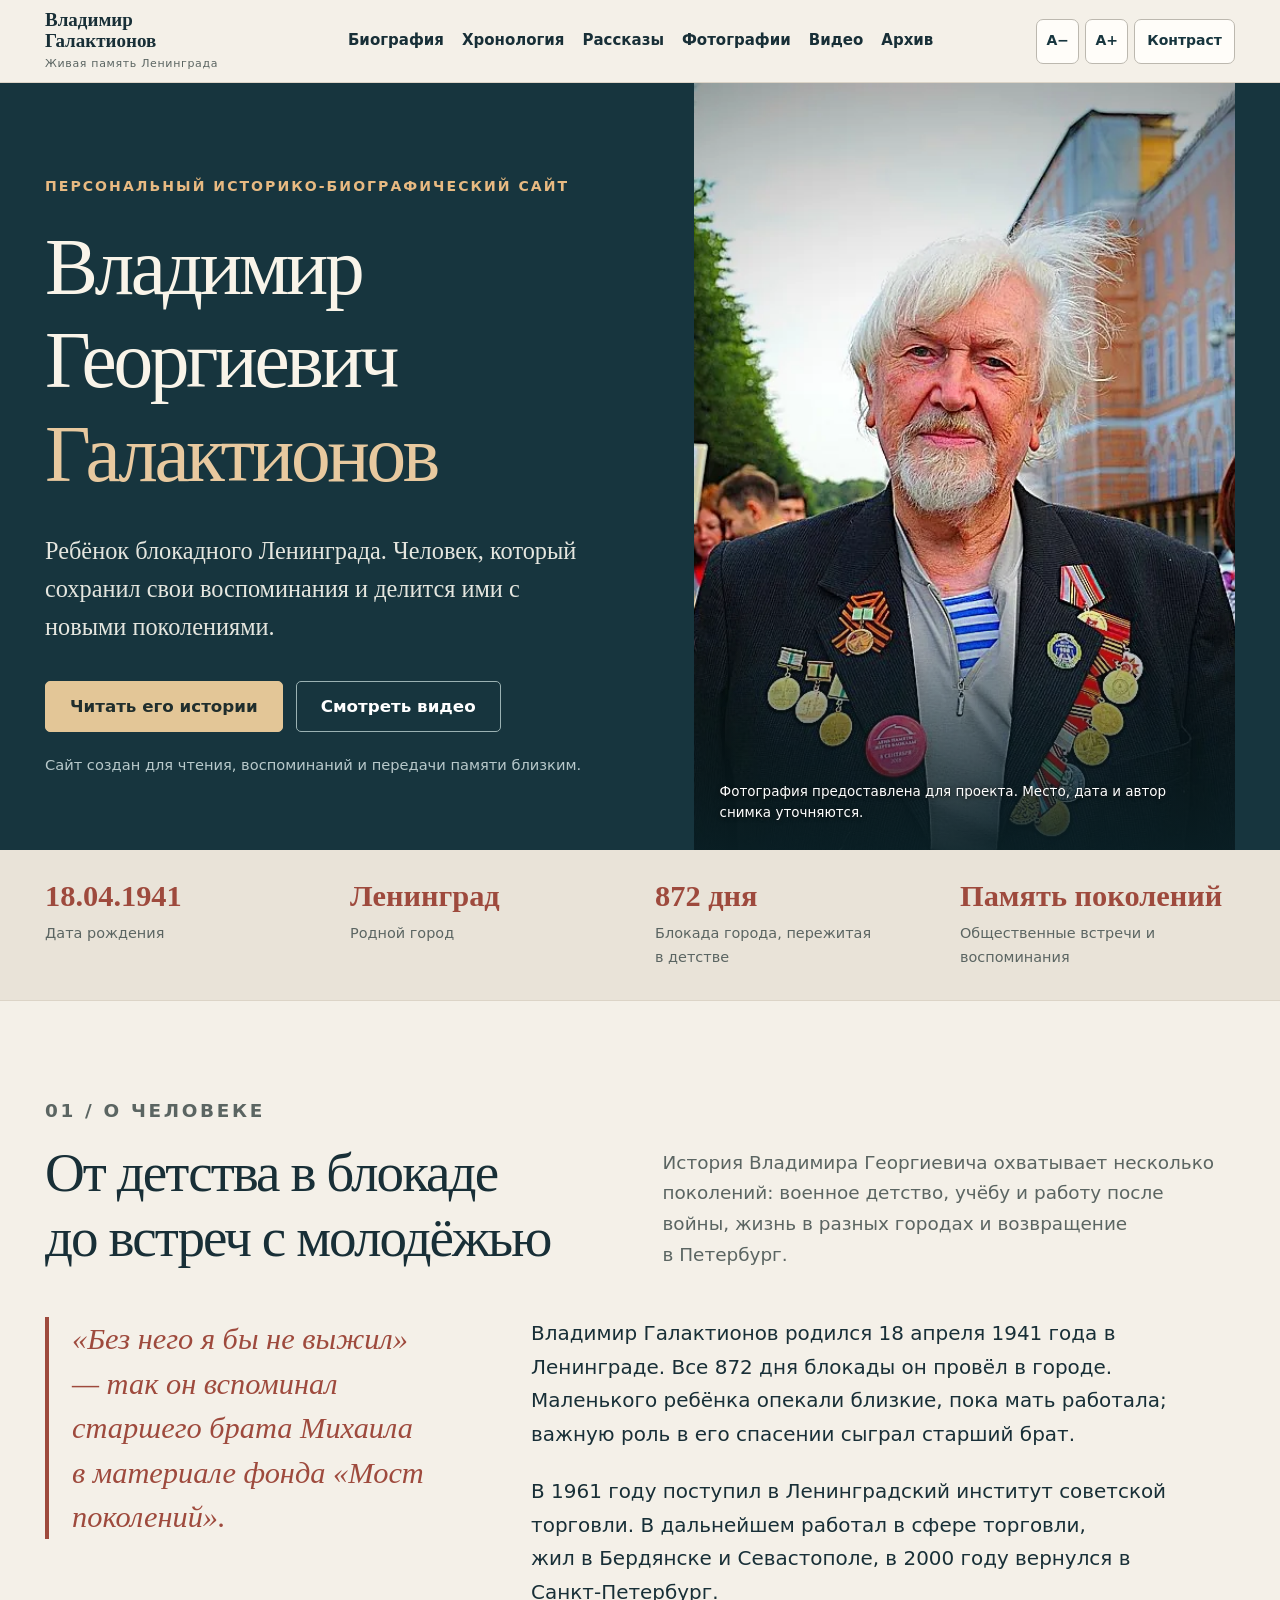
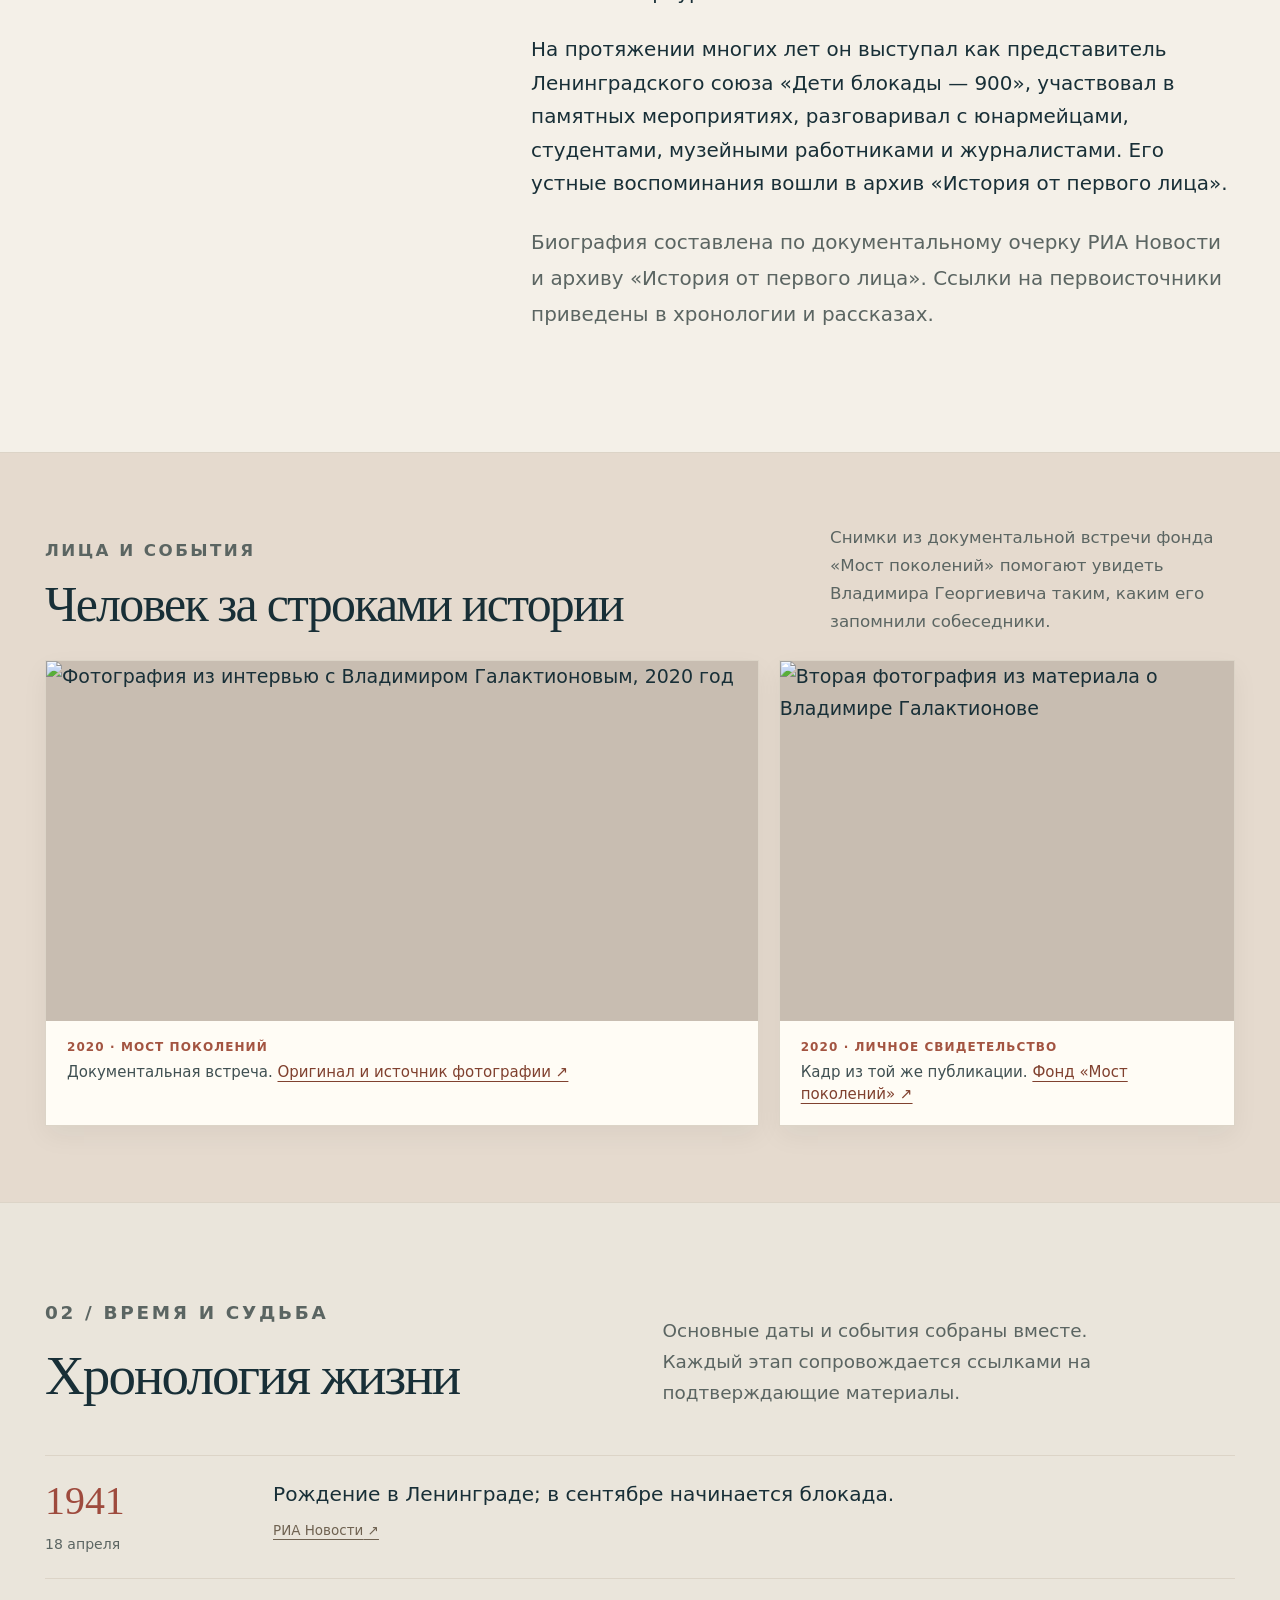
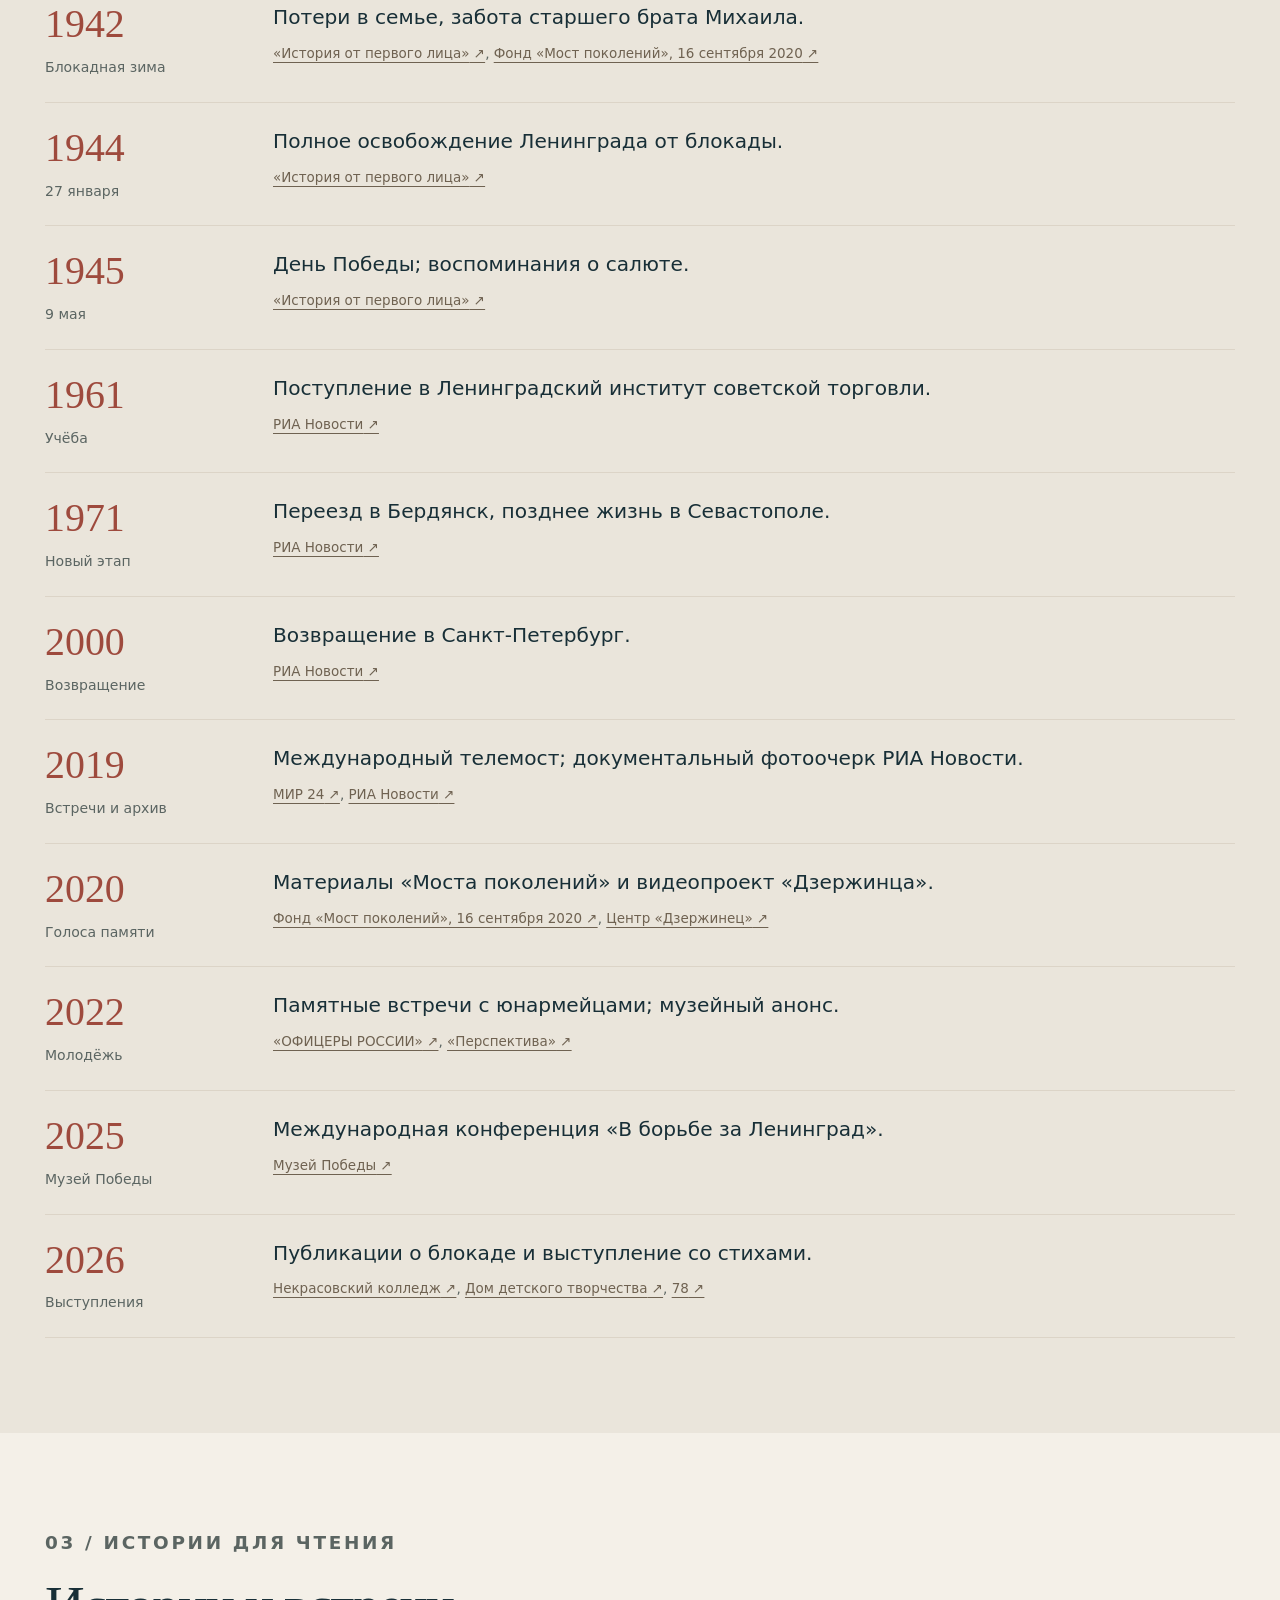
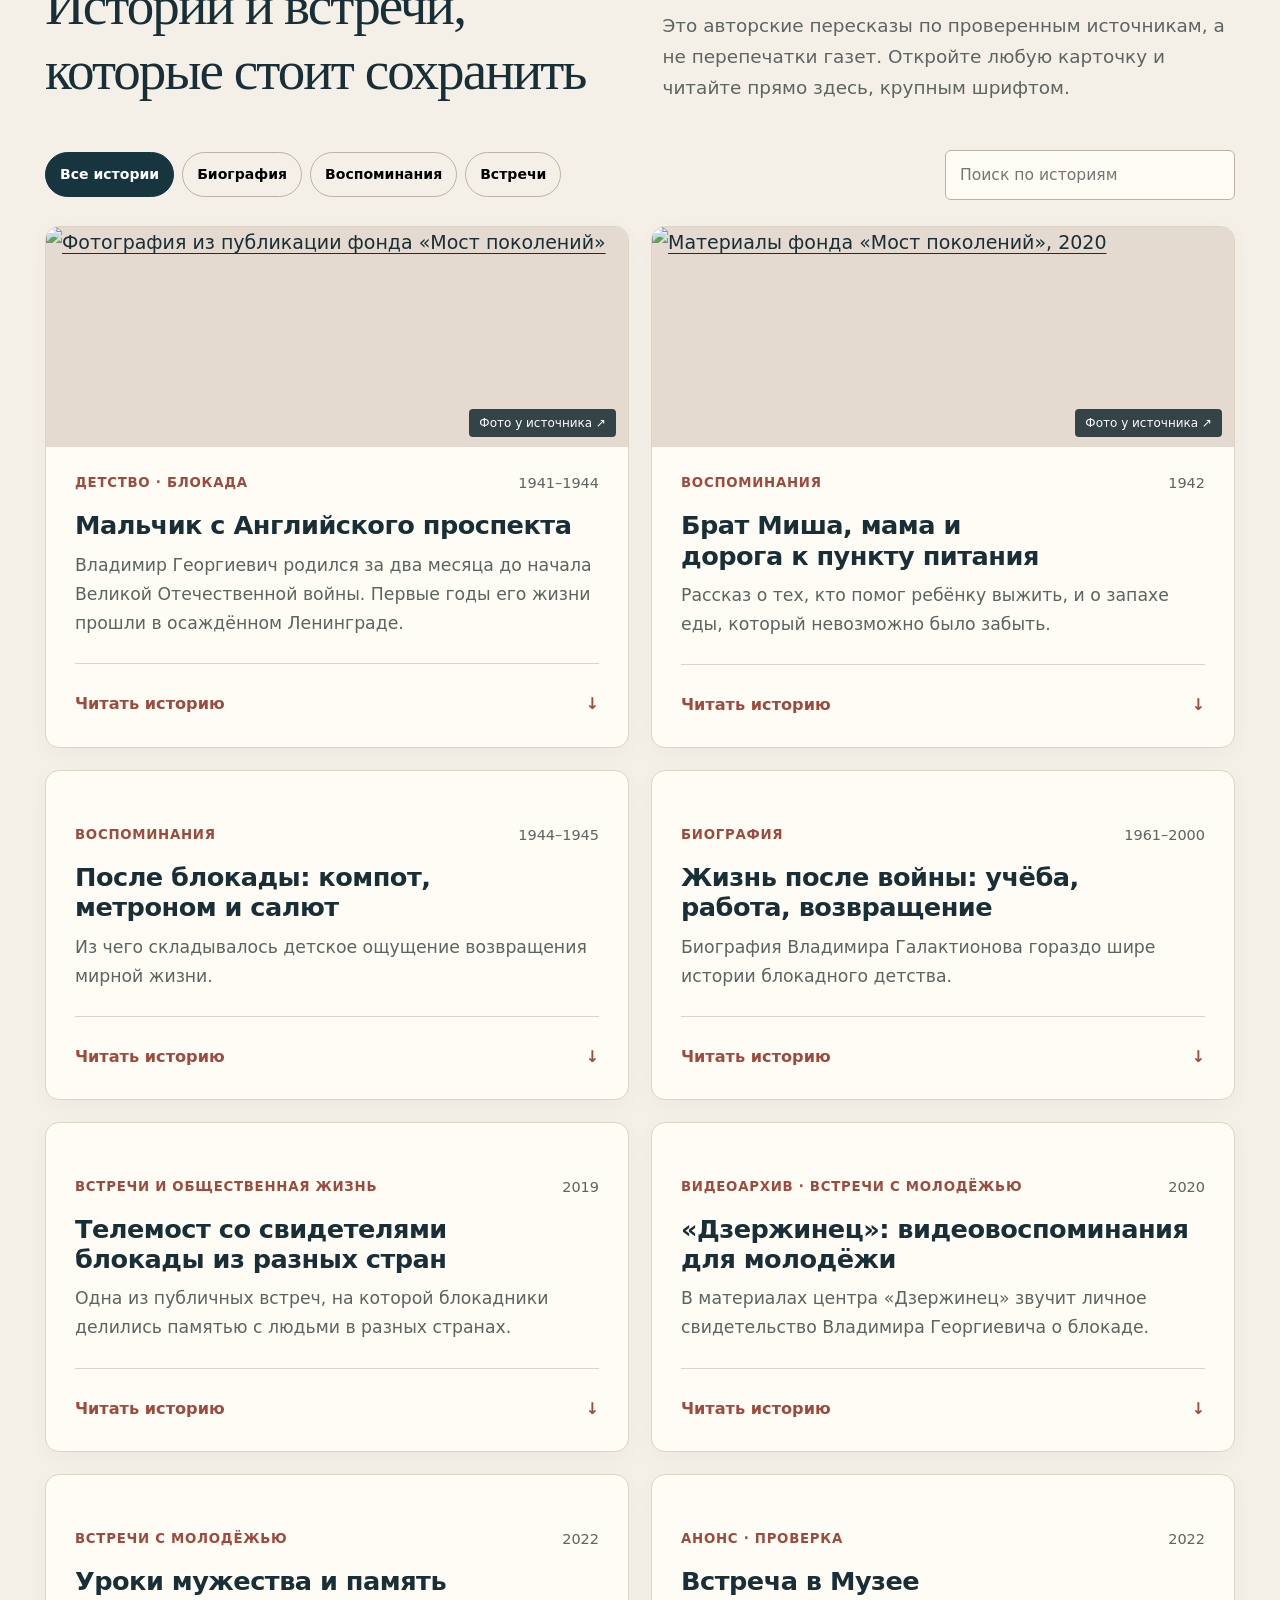
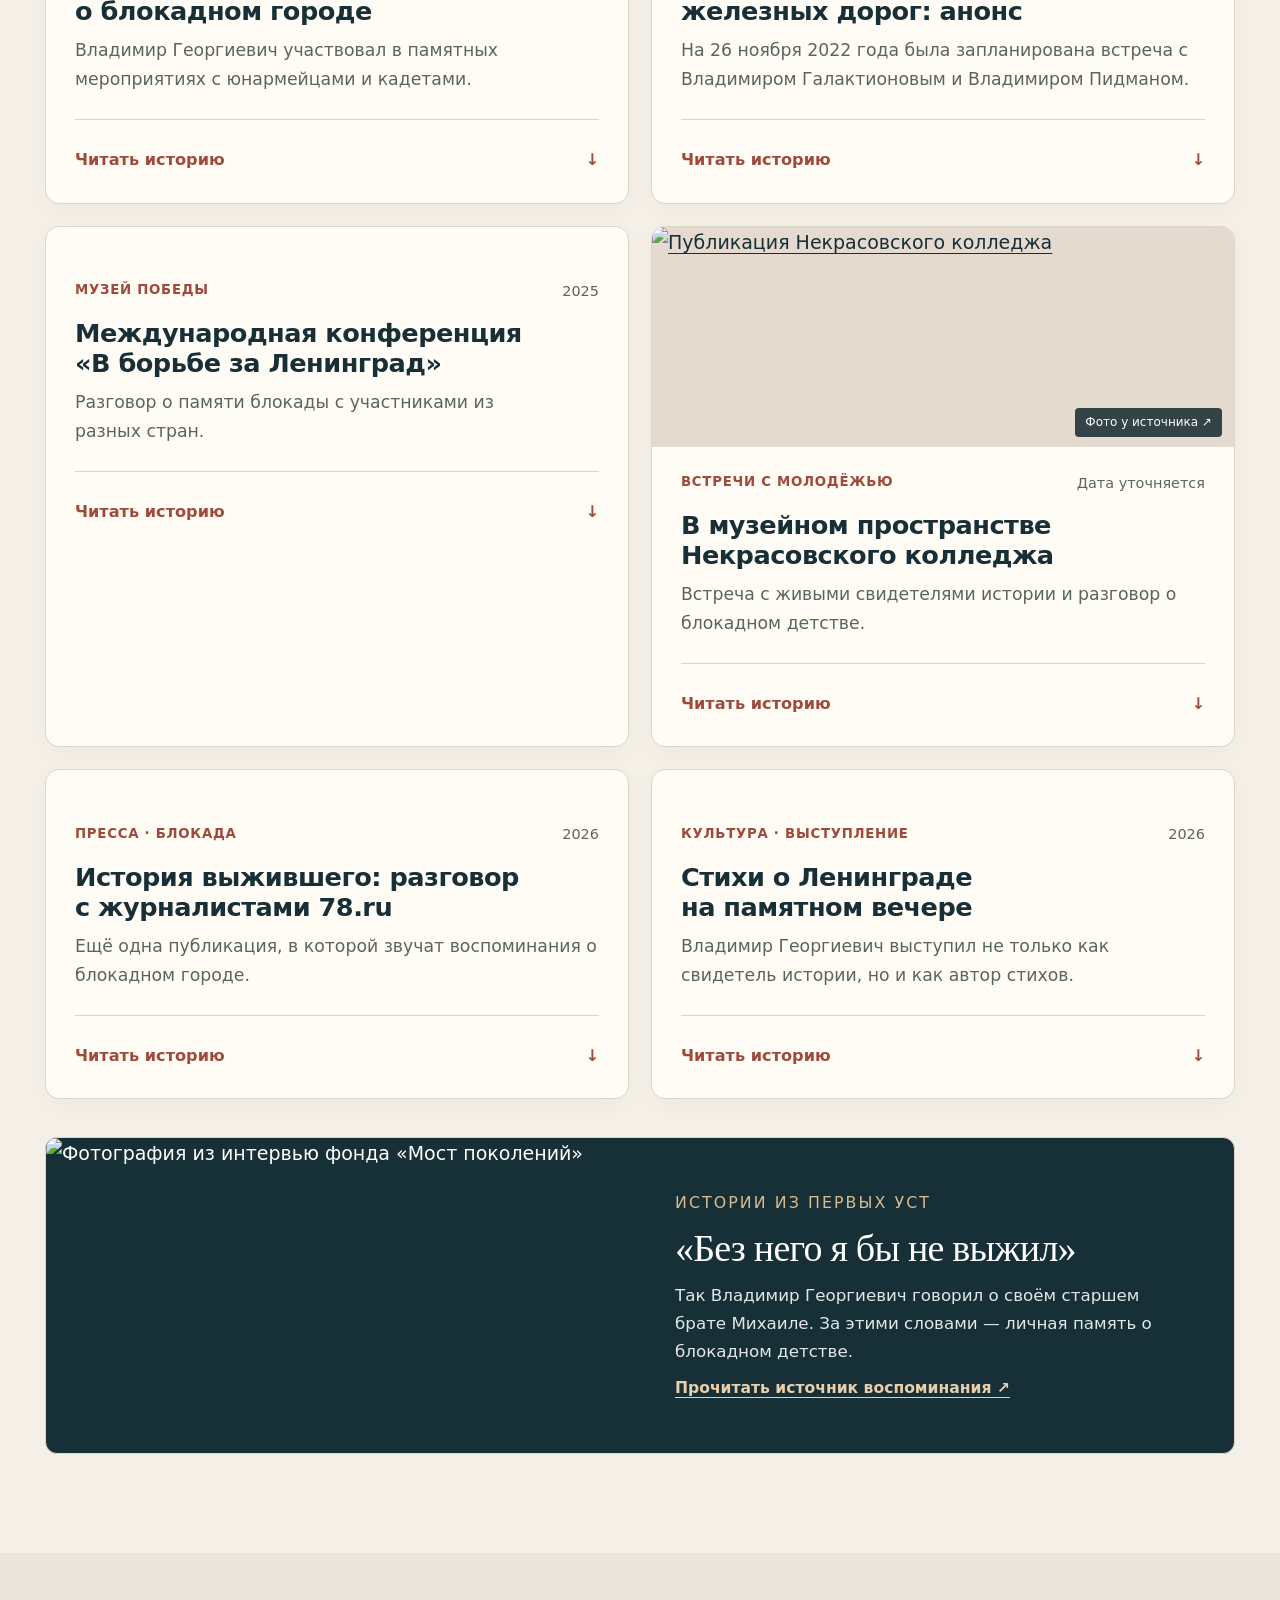
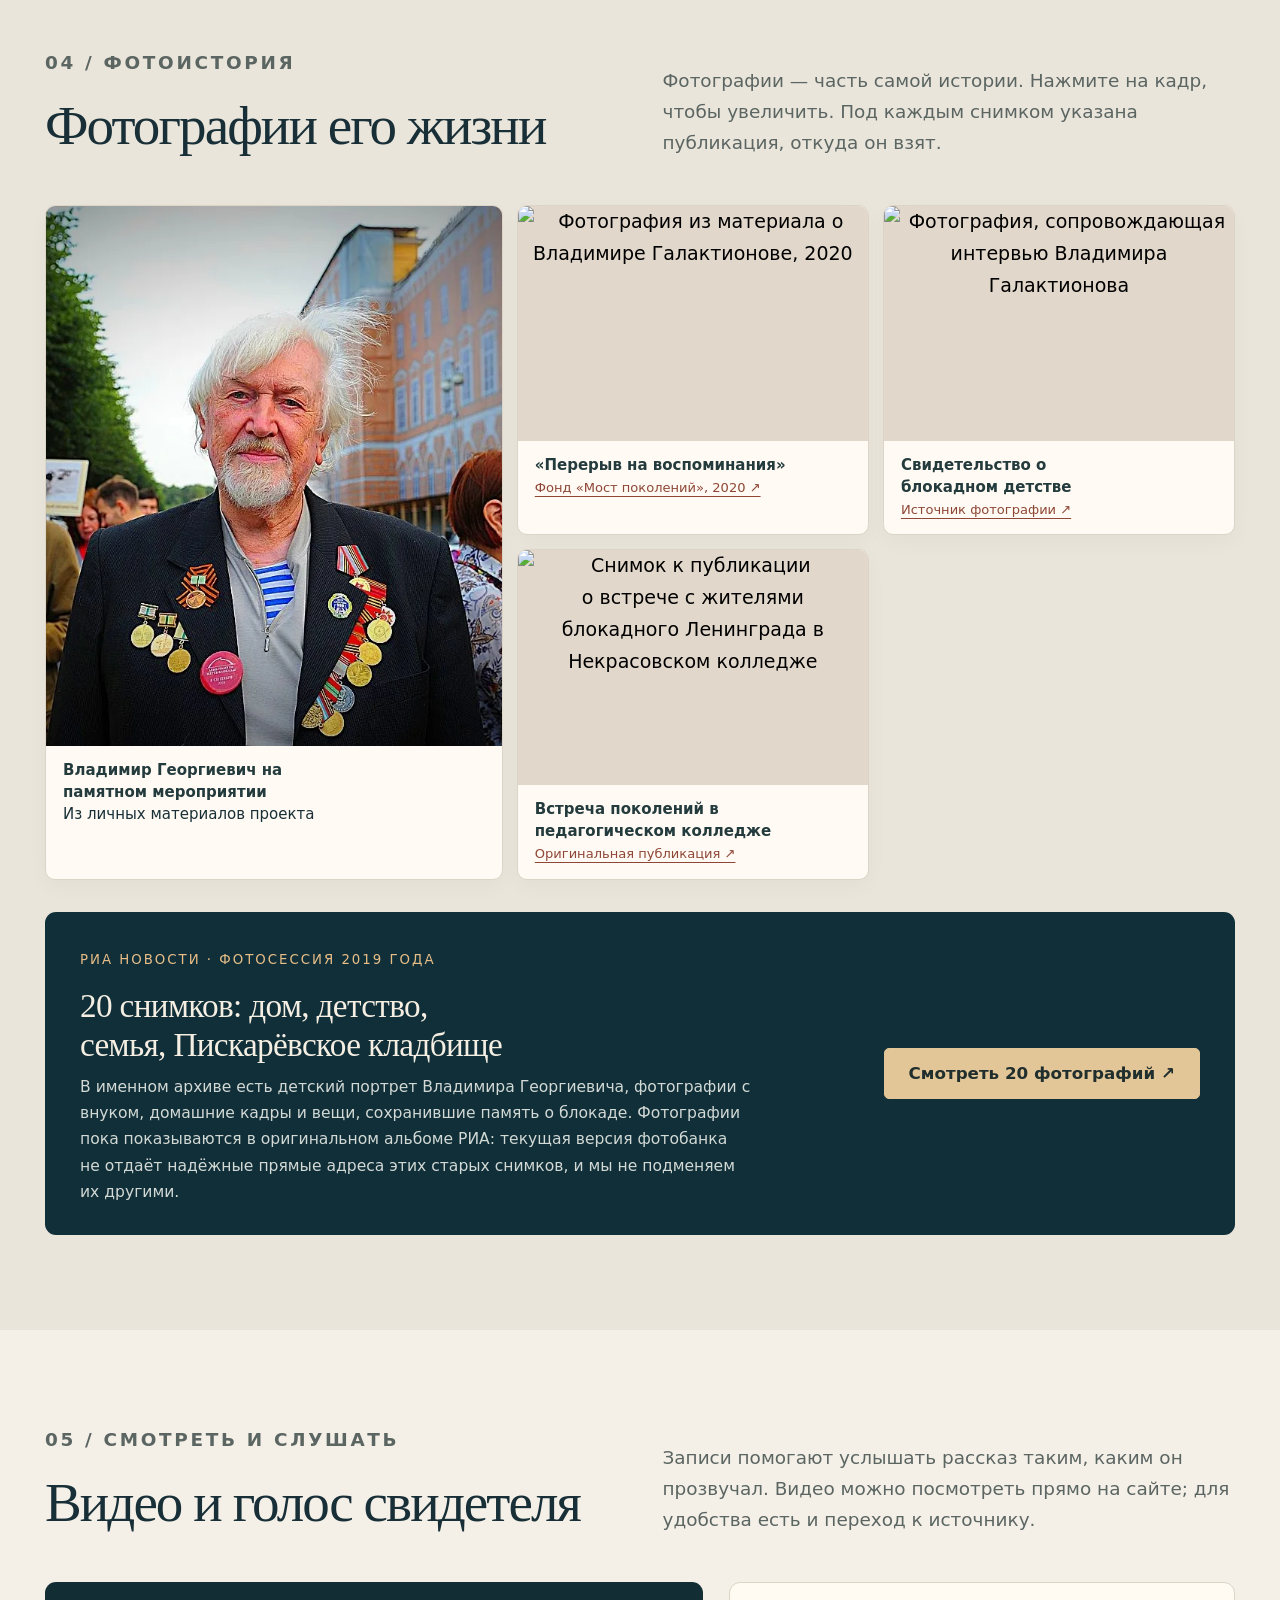
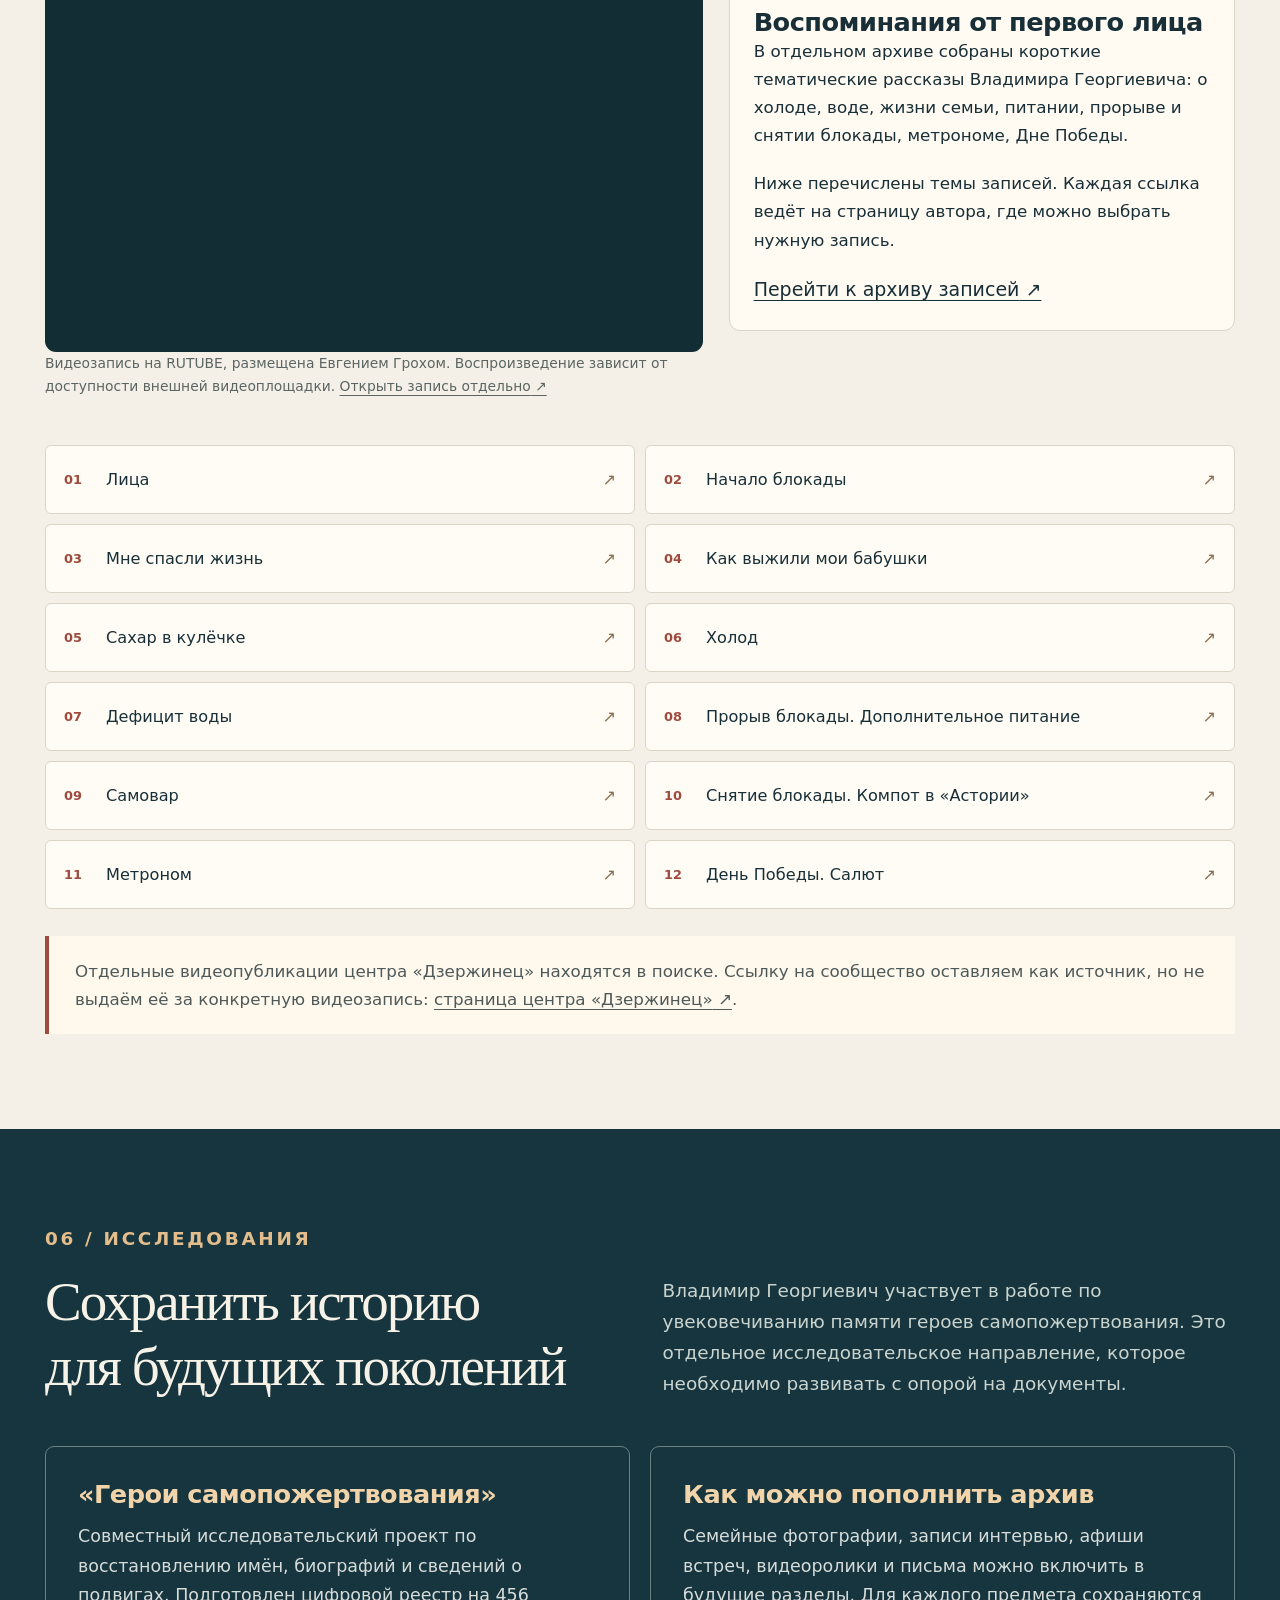
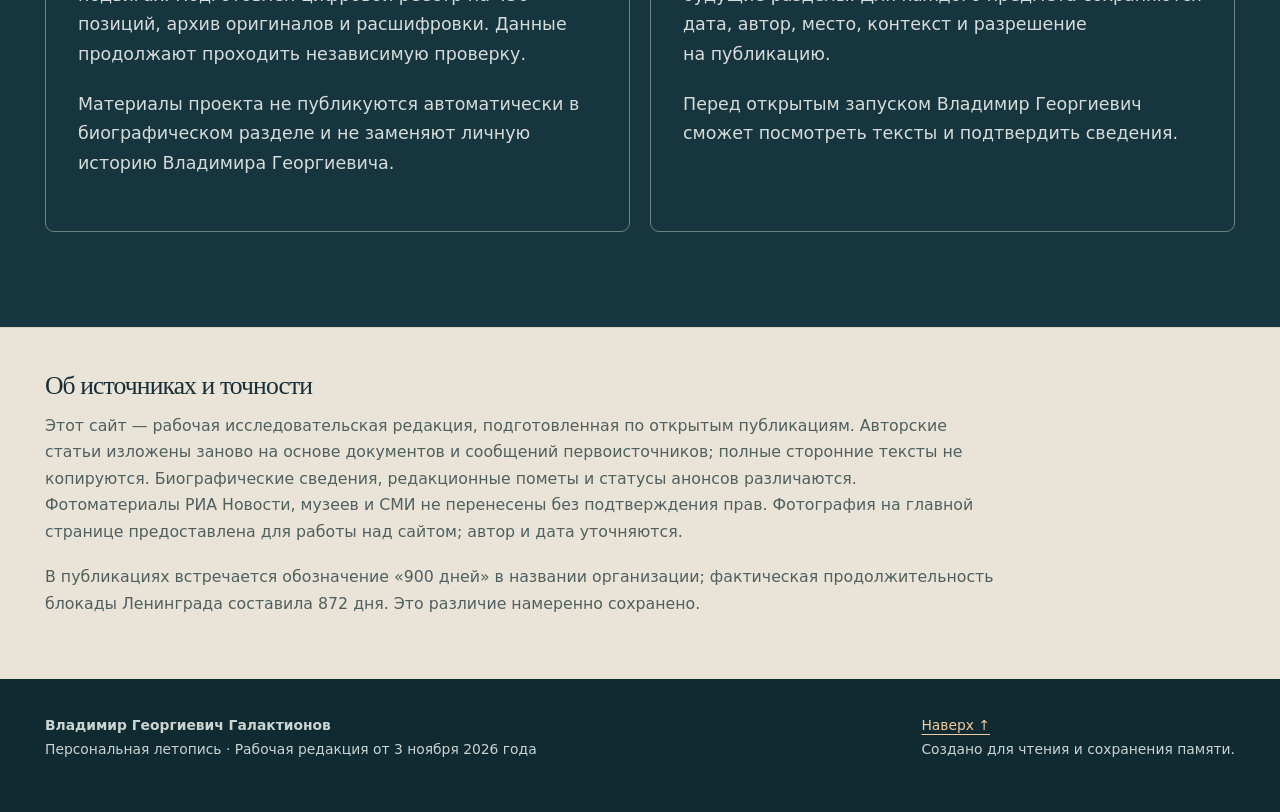
==== galaktionov/index.html @ d16a45fd "Make Galaktionov site visually rich with documentary photos, captions and expanded gallery" ====
<!DOCTYPE html>

<html lang="ru"><head><meta charset="utf-8"/><meta content="width=device-width,initial-scale=1" name="viewport"/><meta content="#f4f0e8" name="theme-color"/><meta content="Владимир Георгиевич Галактионов — ребёнок блокадного Ленинграда. Истории жизни, воспоминания, хронология, видео, встречи и фотоархив." name="description"/><meta content="noindex,follow" name="robots"/><meta content="Владимир Георгиевич Галактионов — живая память" property="og:title"/><meta content="История жизни, встречи поколений, фотографии, видео и свидетельства о блокаде Ленинграда." property="og:description"/><meta content="assets/galaktionov-original.jpg" property="og:image"/><title>Владимир Георгиевич Галактионов | Живая память Ленинграда</title>
<style>
:root{--base:19px;--ink:#182f37;--muted:#5b6562;--paper:#f4f0e8;--surface:#fffcf5;--accent:#9e4a3d;--deep:#17353e;--gold:#cbac74;--line:#dcd4c7;--radius:14px}*,*::before,*::after{box-sizing:border-box}html{scroll-behavior:smooth;scroll-padding-top:104px}body{margin:0;background:var(--paper);color:var(--ink);font-family:system-ui,-apple-system,'Segoe UI',Arial,sans-serif;font-size:var(--base);line-height:1.68;text-wrap:pretty}button,input{font:inherit}a{color:inherit;text-underline-offset:4px}a:hover{color:var(--accent)}a:focus-visible,button:focus-visible,summary:focus-visible,input:focus-visible{outline:3px solid var(--accent);outline-offset:4px}h1,h2,h3,h4{line-height:1.18;text-wrap:balance;margin:0}h1,h2,.serif{font-family:Georgia,'Times New Roman',serif;font-weight:normal}h1{font-size:clamp(3rem,6.2vw,5.6rem);letter-spacing:-.042em}h2{font-size:clamp(2.1rem,4.3vw,3.8rem);letter-spacing:-.035em}h3{font-size:clamp(1.35rem,2vw,1.7rem);font-weight:630;letter-spacing:-.02em}p{margin:0 0 1.2em}img{max-width:100%}button{cursor:pointer;min-height:45px}button:hover{filter:brightness(.97)}.container{width:min(1190px,calc(100% - 64px));margin:auto}.skip{position:absolute;left:16px;top:-110px;padding:12px;background:#fff;z-index:99}.skip:focus{top:8px}.topbar{position:sticky;top:0;z-index:30;background:rgba(244,240,232,.98);border-bottom:1px solid var(--line);backdrop-filter:blur(8px)}.topinner{display:flex;align-items:center;gap:18px;justify-content:space-between;min-height:82px}.logo{font:700 19px/1.08 Georgia,serif;text-decoration:none;max-width:200px}.logo small{display:block;font:500 11px/1.4 system-ui,sans-serif;color:var(--muted);letter-spacing:.06em;margin-top:5px}.nav{display:flex;gap:18px;align-items:center}.nav a{text-decoration:none;font-size:15px;font-weight:620}.controls{display:flex;gap:6px;align-items:center}.control{font-weight:700;font-size:14px;border:1px solid #bcb8af;color:var(--deep);background:#fffdf9;border-radius:7px;min-width:43px;padding:4px 9px}.contrast{padding:4px 12px}.menu{display:none}.hero{background:var(--deep);color:#f9f4e9}.hero-layout{display:grid;grid-template-columns:1.09fr .91fr;min-height:650px}.hero-content{padding:92px 44px 72px 0;align-self:center}.kicker{font-size:.74em;letter-spacing:.145em;text-transform:uppercase;font-weight:750;color:var(--accent)}.hero .kicker{color:#e8ba82}.hero h1{margin:22px 0 30px}.hero h1 .name{color:#e8c99f}.hero-lead{font-size:clamp(1.13em,1.9vw,1.42em);line-height:1.57;font-family:Georgia,serif;color:#e5e6df;max-width:650px}.hero-actions,.inline-actions{display:flex;gap:13px;flex-wrap:wrap;margin-top:35px}.btn{display:inline-flex;align-items:center;justify-content:center;padding:13px 24px;border-radius:5px;text-decoration:none;min-height:51px;font-size:.88em;font-weight:750;background:#e3c697;color:#202e2d;line-height:1.2;border:1px solid #e3c697}.btn:hover{color:#202e2d;background:#f4d8ab}.btn.outline{background:transparent;color:#fff;border-color:#9bb2b3}.btn.outline:hover{background:rgba(255,255,255,.09)}.hero-img{margin:0;position:relative;min-height:600px;overflow:hidden}.hero-img img{width:100%;height:100%;position:absolute;inset:0;object-fit:cover;object-position:49% center}.hero-img::after{content:'';position:absolute;inset:0;background:linear-gradient(0deg,rgba(10,33,39,.88) 0%,transparent 33%)}.hero-img figcaption{position:absolute;bottom:27px;left:26px;right:22px;color:#fff;z-index:1;font-size:.71em;line-height:1.55;text-shadow:0 1px 4px #111}.hero-note{font-size:.77em;color:#b8c9cb;margin:21px 0 0}.minirow{border-bottom:1px solid var(--line);background:#e9e3d8}.facts{display:grid;grid-template-columns:repeat(4,1fr);gap:30px;padding:30px 0}.fact strong{display:block;color:var(--accent);font-family:Georgia,serif;font-size:1.6em;line-height:1.1}.fact span{display:block;font-size:.76em;color:var(--muted);margin-top:8px}.section{padding:95px 0}.section.alt{background:#eae5db}.section-title{display:grid;grid-template-columns:1fr 1fr;gap:45px;align-items:end;margin-bottom:46px}.section-title h2{margin-top:15px}.section-title p{margin:0;max-width:640px;color:var(--muted);font-size:.97em}.narrative{display:grid;grid-template-columns:.7fr 1.3fr;gap:9%;align-items:start}.pull{font:italic 1.6em/1.46 Georgia,serif;color:var(--accent);border-left:4px solid var(--accent);padding-left:23px}.narrative p{font-size:1.05em}.timeline{list-style:none;margin:0;padding:0;border-top:1px solid var(--line)}.chron-item{display:grid;grid-template-columns:190px 1fr;gap:38px;padding:22px 0;border-bottom:1px solid var(--line)}.chron-date span{display:block;font:2.1em Georgia,serif;color:var(--accent);line-height:1.15}.chron-date small{display:block;color:var(--muted);font-size:.74em;margin-top:9px}.chron-copy p{font-size:1.06em;margin-bottom:6px}.tiny-source{font-size:.71em;color:var(--muted);line-height:1.8}.tiny-source a{color:#6f6251}.toolbar{display:flex;gap:16px;flex-wrap:wrap;align-items:center;justify-content:space-between;margin-bottom:26px}.filters{display:flex;gap:8px;flex-wrap:wrap}.filters button{border:1px solid #bcb2a4;background:transparent;padding:8px 14px;border-radius:25px;font-size:.74em;font-weight:650}.filters button[aria-pressed=true]{background:var(--deep);color:#fff;border-color:var(--deep)}.search{width:min(290px,100%);padding:11px 14px;background:#fffcf5;border:1px solid #bcb2a4;border-radius:6px;font-size:.82em}.story-grid{display:grid;grid-template-columns:repeat(2,minmax(0,1fr));gap:18px;align-items:start}.story-card{background:var(--surface);border:1px solid var(--line);padding:30px 30px 26px;box-shadow:0 6px 22px rgba(26,42,37,.03);border-radius:var(--radius);scroll-margin-top:120px}.story-card[hidden]{display:none!important}.story-card-top{display:flex;justify-content:space-between;align-items:center;gap:12px;margin-bottom:24px}.labelpill{font-size:.7em;color:var(--accent);font-weight:750;text-transform:uppercase;letter-spacing:.055em}.yearpill{font-size:.76em;color:var(--muted)}.story-card h3{margin-bottom:17px}.story-lead{color:#596561;font-size:.91em;margin-bottom:20px}.story-body{border-top:1px solid var(--line);padding-top:17px}.story-body summary{list-style:none;color:var(--accent);font-size:.85em;font-weight:750;cursor:pointer;padding:9px 0;min-height:44px}.story-body summary::-webkit-details-marker{display:none}.story-body summary span{float:right}.story-body[open] summary span{transform:rotate(180deg)}.reading{border-top:1px dashed var(--line);padding-top:25px;margin-top:9px;line-height:1.75}.reading p{font-size:1em;color:#263a3b}.reading-kicker{font-size:.73em!important;text-transform:uppercase;letter-spacing:.14em;color:var(--accent)!important}.story-end{padding-top:15px;border-top:1px solid var(--line)}.story-end h4{font-size:.84em;margin-bottom:7px}.story-end ul{padding-left:22px;font-size:.78em;line-height:1.8}.print-story{padding:8px 14px;margin-top:9px;border:1px solid #d0c6b4;background:#f5f0e7;border-radius:6px;font-size:.72em}.nothing{padding:20px;background:#fff;color:var(--muted);border:1px solid var(--line)}.eyecatch{background:#fff9ed;padding:21px 26px;border-left:4px solid var(--accent);font-size:.88em;color:#4e5959;margin-top:27px}.gallery{display:grid;grid-template-columns:minmax(0,1.35fr) minmax(0,.65fr);gap:18px}.photo-main{background:#fdfbf5;margin:0;border:1px solid var(--line);padding:10px;border-radius:12px;position:relative}.photo-open{padding:0;display:block;border:0;background:transparent;width:100%;cursor:zoom-in}.photo-main img{display:block;width:100%;aspect-ratio:1.5/1;object-fit:cover;border-radius:4px}.photo-main figcaption{padding:14px 9px 5px;font-size:.8em;color:var(--muted)}.gallery-side{display:flex;flex-direction:column;gap:18px}.collection{display:flex;flex-direction:column;padding:26px;border:1px solid var(--line);background:#fffdf9;border-radius:12px;flex:1}.collection small{font-size:.73em;color:var(--accent);letter-spacing:.1em;text-transform:uppercase;font-weight:750}.collection h3{margin:10px 0 13px}.collection p{font-size:.86em;color:#5b6562;flex:1}.collection a{font-size:.83em;font-weight:750;color:var(--accent)}.video-wrap{display:grid;grid-template-columns:1fr .77fr;gap:26px;align-items:start}.video-shell{border-radius:11px;overflow:hidden;background:#132d34;aspect-ratio:16/9;position:relative}.video-shell iframe{height:100%;width:100%;border:0}.video-fallback{background:#fffaf2;padding:24px;border:1px solid var(--line);border-radius:11px}.video-fallback p{font-size:.88em}.media-note{color:var(--muted);font-size:.73em}.audio-list{list-style:none;display:grid;grid-template-columns:repeat(2,minmax(0,1fr));gap:10px;margin:30px 0 0;padding:0}.audio-list li a{display:flex;align-items:center;gap:14px;background:#fffcf5;border:1px solid var(--line);text-decoration:none;padding:14px 18px;border-radius:6px;font-size:.85em;min-height:69px}.audio-list li a:hover{background:#f3e8d9}.audio-num{color:var(--accent);font-size:.8em;min-width:28px;font-weight:750}.audio-ext{margin-left:auto;color:#876d50}.archive-band{background:var(--deep);color:#f6f2e8}.archive-band .section-title p{color:#cad4ce}.archive-cards{display:grid;grid-template-columns:1fr 1fr;gap:20px}.archive-cards article{border:1px solid #6b8182;padding:32px;border-radius:9px}.archive-cards h3{color:#f1d4aa;margin-bottom:13px}.archive-cards p{font-size:.92em;color:#d6dcda}.archive-cards a{color:#f4ca96;font-size:.86em}.attribution{background:#e9e3d8;border-top:1px solid var(--line);padding:43px 0;color:#50605f}.attribution h2{font:1.35em Georgia,serif;color:var(--ink);margin-bottom:12px}.attribution p{font-size:.83em;max-width:950px}.footer{background:#102a32;color:#cad4d1;padding:35px 0;font-size:.73em}.footer .container{display:flex;justify-content:space-between;gap:30px}.footer a{color:#eecba0}.lightbox{padding:0;border:0;background:rgba(10,22,25,.95);width:100vw;height:100vh;max-width:none;max-height:none;color:#fff}.lightbox::backdrop{background:#091a20}.lightbox-layout{display:flex;align-items:center;justify-content:center;flex-direction:column;gap:16px;min-height:100%;padding:65px 20px 20px}.lightbox-layout img{max-width:min(95vw,1200px);max-height:75vh;object-fit:contain}.lightbox-layout p{font-size:15px;max-width:900px;text-align:center}.lightbox-close{position:absolute;right:26px;top:20px;border:1px solid #fff;background:transparent;color:#fff;padding:9px 20px;border-radius:6px;font-size:17px}.theme-high{--paper:#fff;--surface:#fff;--ink:#091417;--muted:#27343a;--line:#8d9594;--accent:#812f16;--deep:#001e29}.theme-high .hero{color:#fff}.theme-high .minirow,.theme-high .section.alt,.theme-high .attribution{background:#f6f6f4}.theme-high .reading p{color:#091417}#liveannounce{position:absolute;left:-9999px}@media(max-width:1150px){.nav{gap:12px}.nav a{font-size:13px}.logo{font-size:17px}.container{width:min(1190px,calc(100% - 38px))}}@media(max-width:940px){.topinner{flex-wrap:wrap;padding:10px 0;min-height:70px}.nav{display:none;order:3;width:100%;padding:14px 0;flex-wrap:wrap;border-top:1px solid var(--line)}.nav.open{display:flex}.menu{display:block;background:transparent;border:1px solid #bcb8af;border-radius:7px;padding:4px 12px;font-size:.76em}.controls{margin-left:auto}.hero-layout{grid-template-columns:1fr}.hero-content{padding:65px 6px 45px}.hero-img{min-height:460px}.hero-img img{object-position:50% 35%}.facts{grid-template-columns:repeat(2,1fr)}.narrative{grid-template-columns:1fr;gap:25px}.section-title{grid-template-columns:1fr;gap:18px}.video-wrap{grid-template-columns:1fr}}@media(max-width:650px){.container{width:calc(100% - 34px)}.logo{font-size:17px}.topinner{gap:8px}.controls{gap:3px}.control{min-width:38px;font-size:13px;padding:4px 5px}.contrast{padding:4px 7px}.hero-img{min-height:330px}.hero-content{padding-top:50px}.hero h1{font-size:clamp(2.65rem,9vw,3.5rem)}.hero-lead{font-size:1.12em}.section{padding:65px 0}.section-title{margin-bottom:28px}.facts{gap:18px}.chron-item{grid-template-columns:86px 1fr;gap:15px}.chron-date span{font-size:1.35em}.chron-copy p{font-size:.9em}.story-grid,.gallery,.audio-list,.archive-cards{grid-template-columns:1fr}.story-card{padding:24px 21px}.search{width:100%}.filters button{padding:8px 11px}.footer .container{display:block}.hero-actions .btn{width:100%}}@media(prefers-reduced-motion:reduce){html{scroll-behavior:auto}}@media print{.topbar,.controls,.btn,.toolbar,.video-shell,.lightbox,.story-body summary,.print-story{display:none!important}html,body{background:#fff;color:#000;font-size:13pt}.section{padding:18px 0}.story-grid{display:block}.story-card{box-shadow:none;break-inside:avoid;margin-bottom:12px}.story-body{display:block!important}.reading{display:block}.gallery,.hero-layout{display:block}.hero{background:#fff;color:#000}.hero h1,.hero-lead{color:#000}.hero-img{display:none}.audio-list{display:none}a{color:#000}}

/* Фото-редакция. Реальные изображения, без искусственных портретов и подмены личности. */
.photo-essay{background:#e5dace;padding:70px 0 76px;border-top:1px solid var(--line);border-bottom:1px solid var(--line)}
.photo-essay-head{display:flex;align-items:end;justify-content:space-between;gap:24px;margin-bottom:25px}
.photo-essay-head h2{font-size:clamp(2.1rem,3.9vw,3.4rem);margin-top:12px}
.photo-essay-head p{margin:0;max-width:405px;color:var(--muted);font-size:.88em}
.photo-essay-grid{display:grid;grid-template-columns:1.22fr .78fr;gap:20px}
.photo-essay-figure{margin:0;background:var(--surface);border:1px solid var(--line);box-shadow:0 10px 25px rgba(19,32,33,.05)}
.photo-essay-figure img{display:block;width:100%;height:360px;object-fit:cover;background:#c8bdb1}
.photo-essay-figure.small img{height:360px}
.photo-essay-figure figcaption{padding:17px 21px 19px;font-size:.79em;color:#405052;line-height:1.5}
.photo-essay-figure figcaption a,.photo-source a{color:#80412f}
.photo-essay-figure .date{display:block;color:#a35441;text-transform:uppercase;letter-spacing:.09em;font-weight:750;font-size:.8em;margin-bottom:5px}
.story-grid{align-items:stretch;gap:22px}.story-card{padding:0;overflow:hidden;transition:transform .15s ease,box-shadow .15s ease}
.story-card:hover{box-shadow:0 14px 32px rgba(26,42,37,.085)}
.story-card:not(:has(.story-cover))>.story-card-top{padding-top:28px}
.story-cover{display:block;height:220px;overflow:hidden;position:relative;background:#e5dacf}
.story-cover img{display:block;width:100%;height:100%;object-fit:cover;transition:transform .25s ease}
.story-cover:hover img{transform:scale(1.03)}.story-cover span{position:absolute;right:12px;bottom:10px;color:white;background:rgba(17,37,41,.83);padding:4px 10px;font-size:12px;border-radius:4px}
.story-card>.story-card-top,.story-card>h3,.story-card>.story-lead,.story-card>.story-body{margin-left:29px;margin-right:29px}
.story-card>.story-body{margin-bottom:20px}.story-card>.story-card-top{margin-top:24px;margin-bottom:15px}.story-card>h3{margin-bottom:10px}.story-card>.story-lead{margin-bottom:25px}
.photo-story-banner{margin:38px 0 4px;display:grid;grid-template-columns:1fr 1fr;gap:0;border:1px solid var(--line);background:#172f36;color:#fff;overflow:hidden;border-radius:12px}
.photo-story-banner img{height:315px;width:100%;object-fit:cover}
.photo-story-banner>div{padding:35px;display:flex;flex-direction:column;justify-content:center;gap:10px}
.photo-story-banner small{letter-spacing:.13em;color:#d8bc90;text-transform:uppercase}
.photo-story-banner h3{font-family:Georgia,serif;font-size:2em;font-weight:400}
.photo-story-banner p{font-size:.88em;color:#e2e8e7;margin:0}
.photo-story-banner a{color:#e9cfaa;font-size:.82em;font-weight:700}
.curated-gallery{display:grid;grid-template-columns:1.3fr 1fr 1fr;gap:14px}
.curated-gallery .photo-tile{margin:0;background:#fffaf3;border:1px solid var(--line);border-radius:10px;overflow:hidden;box-shadow:0 7px 22px rgba(17,40,45,.03)}
.curated-gallery .photo-tile:first-child{grid-row:span 2}
.photo-tile .photo-trigger{width:100%;display:block;cursor:zoom-in;padding:0;border:0;background:#e1d7cb;min-height:0}
.photo-tile .photo-trigger img{width:100%;height:235px;object-fit:cover;display:block;transition:transform .2s}
.photo-tile:first-child .photo-trigger img{height:540px}
.photo-tile .photo-trigger:hover img{transform:scale(1.02)}
.photo-tile figcaption{padding:14px 17px;font-size:.79em;line-height:1.45}
.photo-tile figcaption strong{display:block;color:#243b3d}
.photo-tile figcaption a{color:#8e4736;font-size:.87em}
.ria-gallery-tease{margin-top:32px;background:#102f39;color:#f5eee2;padding:30px 35px;display:grid;grid-template-columns:1fr auto;gap:28px;align-items:center;border-radius:11px}
.ria-gallery-tease .eyebrow{font-size:.7em;text-transform:uppercase;letter-spacing:.15em;color:#e8be87}
.ria-gallery-tease h3{font-family:Georgia,serif;font-size:1.75em;margin:12px 0 10px;font-weight:400}
.ria-gallery-tease p{font-size:.82em;color:#d3d9d5;max-width:690px;margin:0}
.ria-gallery-tease .btn{white-space:nowrap}
.theme-high .photo-essay{background:#f6f6f4}.theme-high .photo-essay-figure,.theme-high .photo-tile{background:#fff}
@media(max-width:860px){.photo-essay-grid{grid-template-columns:1fr 1fr}.photo-essay-figure img,.photo-essay-figure.small img{height:265px}.photo-essay-head{display:block}.photo-essay-head p{margin-top:14px}.curated-gallery{grid-template-columns:1fr 1fr}.curated-gallery .photo-tile:first-child{grid-column:span 2;grid-row:auto}.photo-tile:first-child .photo-trigger img{height:420px}}
@media(max-width:620px){.photo-essay{padding:54px 0}.photo-essay-grid,.photo-story-banner,.curated-gallery,.ria-gallery-tease{grid-template-columns:1fr}.photo-essay-figure img,.photo-essay-figure.small img{height:240px}.photo-story-banner img{height:235px}.photo-story-banner>div{padding:25px}.photo-story-banner h3{font-size:1.55em}.curated-gallery .photo-tile:first-child{grid-column:auto}.photo-tile:first-child .photo-trigger img{height:300px}.photo-tile .photo-trigger img{height:250px}.ria-gallery-tease{padding:24px}.ria-gallery-tease .btn{white-space:normal}.story-card>.story-card-top,.story-card>h3,.story-card>.story-lead,.story-card>.story-body{margin-left:22px;margin-right:22px}}
@media print{.photo-essay{background:#fff}.photo-essay-grid,.curated-gallery{display:block}.photo-essay-figure,.photo-tile{page-break-inside:avoid;margin-bottom:12px}.photo-essay-figure img,.photo-tile img{max-height:240px;object-fit:contain}.photo-story-banner{display:none}}
</style></head><body>
<a class="skip" href="#main">Перейти к основному содержанию</a>
<header class="topbar"><div class="container topinner"><a class="logo" href="#home">Владимир Галактионов<small>Живая память Ленинграда</small></a><nav aria-label="Навигация по разделам" class="nav" id="mainnav"><a href="#life">Биография</a><a href="#timeline">Хронология</a><a href="#stories">Рассказы</a><a href="#photos">Фотографии</a><a href="#video">Видео</a><a href="#archive">Архив</a></nav><div aria-label="Настройка чтения" class="controls"><button aria-label="Уменьшить шрифт" class="control" id="fontMinus" type="button">А−</button><button aria-label="Увеличить шрифт" class="control" id="fontPlus" type="button">А+</button><button aria-pressed="false" class="control contrast" id="high" type="button">Контраст</button></div><button aria-controls="mainnav" aria-expanded="false" class="menu" id="menu" type="button">Меню</button></div></header>
<main id="main"><section class="hero" id="home"><div class="container hero-layout"><div class="hero-content"><p class="kicker">Персональный историко-биографический сайт</p><h1>Владимир<br/>Георгиевич<br/><span class="name">Галактионов</span></h1><p class="hero-lead">Ребёнок блокадного Ленинграда. Человек, который сохранил свои воспоминания и делится ими с новыми поколениями.</p><div class="hero-actions"><a class="btn" href="#stories">Читать его истории</a><a class="btn outline" href="#video">Смотреть видео</a></div><p class="hero-note">Сайт создан для чтения, воспоминаний и передачи памяти близким.</p></div><figure class="hero-img"><img alt="Владимир Георгиевич Галактионов на памятной встрече, в тёмном пиджаке с наградами" height="718" src="assets/galaktionov-portrait.webp" width="1080"/><figcaption>Фотография предоставлена для проекта. Место, дата и автор снимка уточняются.</figcaption></figure></div></section>
<div class="minirow"><div class="container facts"><div class="fact"><strong>18.04.1941</strong><span>Дата рождения</span></div><div class="fact"><strong>Ленинград</strong><span>Родной город</span></div><div class="fact"><strong>872 дня</strong><span>Блокада города, пережитая в детстве</span></div><div class="fact"><strong>Память поколений</strong><span>Общественные встречи и воспоминания</span></div></div></div>
<section class="section" id="life"><div class="container"><div class="section-title"><div><p class="kicker">01 / О человеке</p><h2>От детства в блокаде до встреч с молодёжью</h2></div><p>История Владимира Георгиевича охватывает несколько поколений: военное детство, учёбу и работу после войны, жизнь в разных городах и возвращение в Петербург.</p></div><div class="narrative"><div class="pull">«Без него я бы не выжил» — так он вспоминал старшего брата Михаила в материале фонда «Мост поколений».</div><div><p>Владимир Галактионов родился 18 апреля 1941 года в Ленинграде. Все 872 дня блокады он провёл в городе. Маленького ребёнка опекали близкие, пока мать работала; важную роль в его спасении сыграл старший брат.</p><p>В 1961 году поступил в Ленинградский институт советской торговли. В дальнейшем работал в сфере торговли, жил в Бердянске и Севастополе, в 2000 году вернулся в Санкт-Петербург.</p><p>На протяжении многих лет он выступал как представитель Ленинградского союза «Дети блокады — 900», участвовал в памятных мероприятиях, разговаривал с юнармейцами, студентами, музейными работниками и журналистами. Его устные воспоминания вошли в архив «История от первого лица».</p><p class="tiny-source">Биография составлена по документальному очерку РИА Новости и архиву «История от первого лица». Ссылки на первоисточники приведены в хронологии и рассказах.</p></div></div></div></section><section class="photo-essay" id="photo-essay"><div class="container">
<div class="photo-essay-head"><div><p class="kicker">Лица и события</p><h2>Человек за строками истории</h2></div><p>Снимки из документальной встречи фонда «Мост поколений» помогают увидеть Владимира Георгиевича таким, каким его запомнили собеседники.</p></div>
<div class="photo-essay-grid">
<figure class="photo-essay-figure"><img alt="Фотография из интервью с Владимиром Галактионовым, 2020 год" loading="lazy" src="https://static.tildacdn.com/tild3835-6263-4931-b031-376638626262/m_K0VpP2CIs.jpg"/><figcaption><span class="date">2020 · Мост поколений</span>Документальная встреча. <a href="https://fundgenerationbridge.org/veterani/tpost/8n0kfazs8x-pereriv-na-vospominaniya-galaktionov-vla" rel="noopener noreferrer" target="_blank">Оригинал и источник фотографии ↗</a></figcaption></figure>
<figure class="photo-essay-figure small"><img alt="Вторая фотография из материала о Владимире Галактионове" loading="lazy" src="https://static.tildacdn.com/tild3166-3530-4661-b861-396135626263/dELlAKpV-K8.jpg"/><figcaption><span class="date">2020 · Личное свидетельство</span>Кадр из той же публикации. <a href="https://fundgenerationbridge.org/veterani/tpost/8n0kfazs8x-pereriv-na-vospominaniya-galaktionov-vla" rel="noopener noreferrer" target="_blank">Фонд «Мост поколений» ↗</a></figcaption></figure>
</div></div></section>
<section class="section alt" id="timeline"><div class="container"><div class="section-title"><div><p class="kicker">02 / Время и судьба</p><h2>Хронология жизни</h2></div><p>Основные даты и события собраны вместе. Каждый этап сопровождается ссылками на подтверждающие материалы.</p></div><ol class="timeline"><li class="chron-item"><div class="chron-date"><span>1941</span><small>18 апреля</small></div><div class="chron-copy"><p>Рождение в Ленинграде; в сентябре начинается блокада.</p><div class="tiny-source"><a href="https://riamediabank.ru/story/list_143285573/" rel="noopener noreferrer" target="_blank">РИА Новости<span aria-hidden="true"> ↗</span></a></div></div></li><li class="chron-item"><div class="chron-date"><span>1942</span><small>Блокадная зима</small></div><div class="chron-copy"><p>Потери в семье, забота старшего брата Михаила.</p><div class="tiny-source"><a href="https://xn--80addgoadxwbcbilejre9f9h.xn--p1ai/authors/author.php?id=627" rel="noopener noreferrer" target="_blank">«История от первого лица»<span aria-hidden="true"> ↗</span></a>, <a href="https://fundgenerationbridge.org/veterani/tpost/8n0kfazs8x-pereriv-na-vospominaniya-galaktionov-vla" rel="noopener noreferrer" target="_blank">Фонд «Мост поколений», 16 сентября 2020<span aria-hidden="true"> ↗</span></a></div></div></li><li class="chron-item"><div class="chron-date"><span>1944</span><small>27 января</small></div><div class="chron-copy"><p>Полное освобождение Ленинграда от блокады.</p><div class="tiny-source"><a href="https://xn--80addgoadxwbcbilejre9f9h.xn--p1ai/authors/author.php?id=627" rel="noopener noreferrer" target="_blank">«История от первого лица»<span aria-hidden="true"> ↗</span></a></div></div></li><li class="chron-item"><div class="chron-date"><span>1945</span><small>9 мая</small></div><div class="chron-copy"><p>День Победы; воспоминания о салюте.</p><div class="tiny-source"><a href="https://xn--80addgoadxwbcbilejre9f9h.xn--p1ai/authors/author.php?id=627" rel="noopener noreferrer" target="_blank">«История от первого лица»<span aria-hidden="true"> ↗</span></a></div></div></li><li class="chron-item"><div class="chron-date"><span>1961</span><small>Учёба</small></div><div class="chron-copy"><p>Поступление в Ленинградский институт советской торговли.</p><div class="tiny-source"><a href="https://riamediabank.ru/story/list_143285573/" rel="noopener noreferrer" target="_blank">РИА Новости<span aria-hidden="true"> ↗</span></a></div></div></li><li class="chron-item"><div class="chron-date"><span>1971</span><small>Новый этап</small></div><div class="chron-copy"><p>Переезд в Бердянск, позднее жизнь в Севастополе.</p><div class="tiny-source"><a href="https://riamediabank.ru/story/list_143285573/" rel="noopener noreferrer" target="_blank">РИА Новости<span aria-hidden="true"> ↗</span></a></div></div></li><li class="chron-item"><div class="chron-date"><span>2000</span><small>Возвращение</small></div><div class="chron-copy"><p>Возвращение в Санкт-Петербург.</p><div class="tiny-source"><a href="https://riamediabank.ru/story/list_143285573/" rel="noopener noreferrer" target="_blank">РИА Новости<span aria-hidden="true"> ↗</span></a></div></div></li><li class="chron-item"><div class="chron-date"><span>2019</span><small>Встречи и архив</small></div><div class="chron-copy"><p>Международный телемост; документальный фотоочерк РИА Новости.</p><div class="tiny-source"><a href="https://lite.mir24.tv/articles/16362737/ne-slomlennye-blokadniki-iz-kyrgyzstana-rossii-i-ispanii-uvidelis-blagodarya-telemostu" rel="noopener noreferrer" target="_blank">МИР 24<span aria-hidden="true"> ↗</span></a>, <a href="https://riamediabank.ru/story/list_143285573/" rel="noopener noreferrer" target="_blank">РИА Новости<span aria-hidden="true"> ↗</span></a></div></div></li><li class="chron-item"><div class="chron-date"><span>2020</span><small>Голоса памяти</small></div><div class="chron-copy"><p>Материалы «Моста поколений» и видеопроект «Дзержинца».</p><div class="tiny-source"><a href="https://fundgenerationbridge.org/veterani/tpost/8n0kfazs8x-pereriv-na-vospominaniya-galaktionov-vla" rel="noopener noreferrer" target="_blank">Фонд «Мост поколений», 16 сентября 2020<span aria-hidden="true"> ↗</span></a>, <a href="https://xn--80aaaagdqszrll6bep8r.xn--p1ai/?p=12102" rel="noopener noreferrer" target="_blank">Центр «Дзержинец»<span aria-hidden="true"> ↗</span></a></div></div></li><li class="chron-item"><div class="chron-date"><span>2022</span><small>Молодёжь</small></div><div class="chron-copy"><p>Памятные встречи с юнармейцами; музейный анонс.</p><div class="tiny-source"><a href="https://www.oficery.ru/2022/02/02/oficzery-rossii-prinyali-uchastie-v-pamyatnyh-meropriyatiyah-v-chest-78-j-godovshhiny-osvobozhdeniya-leningrada-ot-blokady/" rel="noopener noreferrer" target="_blank">«ОФИЦЕРЫ РОССИИ»<span aria-hidden="true"> ↗</span></a>, <a href="https://perspektiva-klab.ru/%D1%83%D1%80%D0%BE%D0%BA-%D0%BC%D1%83%D0%B6%D0%B5%D1%81%D1%82%D0%B2%D0%B0-%D0%B2-%D0%BC%D1%83%D0%B7%D0%B5%D0%B5-%D0%B6%D0%B5%D0%BB%D0%B5%D0%B7%D0%BD%D1%8B%D1%85-%D0%B4%D0%BE%D1%80%D0%BE%D0%B3/" rel="noopener noreferrer" target="_blank">«Перспектива»<span aria-hidden="true"> ↗</span></a></div></div></li><li class="chron-item"><div class="chron-date"><span>2025</span><small>Музей Победы</small></div><div class="chron-copy"><p>Международная конференция «В борьбе за Ленинград».</p><div class="tiny-source"><a href="https://artmoskovia.ru/mezhdunarodnaya-konferencziya-k-godovshhine-snyatiya-blokady-leningrada-proshla-v-muzee-pobedy.html" rel="noopener noreferrer" target="_blank">Музей Победы<span aria-hidden="true"> ↗</span></a></div></div></li><li class="chron-item"><div class="chron-date"><span>2026</span><small>Выступления</small></div><div class="chron-copy"><p>Публикации о блокаде и выступление со стихами.</p><div class="tiny-source"><a href="https://www.nekrasovspb.kobr.gov.spb.ru/index.php/news/2412-v-preddverii-dnya-pamyati-zhertv-blokady-v-muzee-deti-i-doshkolnye-rabotniki-osazhdennogo-leningrada-proshla-vstrecha-s-zhivymi-svidetelyami-istorii.html" rel="noopener noreferrer" target="_blank">Некрасовский колледж<span aria-hidden="true"> ↗</span></a>, <a href="https://ddt-i.ru/index.php?Itemid=29&amp;catid=41%3A2011-03-13-14-14-07&amp;id=3064%3A2026-09-11-11-36-30&amp;option=com_content&amp;view=article" rel="noopener noreferrer" target="_blank">Дом детского творчества<span aria-hidden="true"> ↗</span></a>, <a href="https://78.ru/articles/2026-01-27/snyatie-blokadi-leningrada-kak-gorod-vistoyal-i-chto-segodnya-rasskazivayut-o-zhizni-v-osade" rel="noopener noreferrer" target="_blank">78<span aria-hidden="true"> ↗</span></a></div></div></li></ol></div></section>
<section class="section" id="stories"><div class="container"><div class="section-title"><div><p class="kicker">03 / Истории для чтения</p><h2>Истории и встречи, которые стоит сохранить</h2></div><p>Это авторские пересказы по проверенным источникам, а не перепечатки газет. Откройте любую карточку и читайте прямо здесь, крупным шрифтом.</p></div><div class="toolbar"><div aria-label="Фильтр публикаций" class="filters"><button aria-pressed="true" data-filter="all">Все истории</button><button aria-pressed="false" data-filter="biography">Биография</button><button aria-pressed="false" data-filter="memories">Воспоминания</button><button aria-pressed="false" data-filter="meetings">Встречи</button></div><input aria-label="Поиск по историям" class="search" id="search" placeholder="Поиск по историям" type="search"/></div><div class="story-grid" id="storygrid"><article class="story-card" data-cat="biography" data-search="1941–1944 мальчик с английского проспекта владимир георгиевич родился за два месяца до начала великой отечественной войны. первые годы его жизни прошли в осаждённом ленинграде. 18 апреля 1941 года в ленинграде родился владимир галактионов. по документальному фотоочерку риа новости, его семья жила в доме 17–19 на английском проспекте. именно здесь ребёнок встретил начало войны и провёл все 872 дня блокады. для него блокада не была школьной темой или страницей учебника. это первые события собственного детства: ожидание близких, тревога взрослых, холод, нехватка еды и воды. в архиве «история от первого лица» сохранились его отдельные воспоминания об этих обстоятельствах. в феврале 1942 года семья пережила потерю двух старших родственниц, опекавших маленького володю, пока мать работала. особенно значимую роль в его жизни сыграл старший брат михаил. сохранять такие воспоминания важно с указанием рассказчика и источника. там, где отдельные детали известны лишь со слов героя, мы так их и обозначаем — как свидетельство, не заменяя его догадками." id="childhood"><a aria-label="Посмотреть фото у источника" class="story-cover" href="https://fundgenerationbridge.org/veterani/tpost/8n0kfazs8x-pereriv-na-vospominaniya-galaktionov-vla" rel="noopener noreferrer" target="_blank"><img alt="Фотография из публикации фонда «Мост поколений»" loading="lazy" src="https://static.tildacdn.com/tild3835-6263-4931-b031-376638626262/m_K0VpP2CIs.jpg"/><span>Фото у источника ↗</span></a>
<div class="story-card-top"><span class="labelpill">Детство · Блокада</span><span class="yearpill">1941–1944</span></div>
<h3>Мальчик с Английского проспекта</h3><p class="story-lead">Владимир Георгиевич родился за два месяца до начала Великой Отечественной войны. Первые годы его жизни прошли в осаждённом Ленинграде.</p>
<details class="story-body"><summary>Читать историю <span aria-hidden="true">↓</span></summary><div class="reading"><p class="reading-kicker">История Владимира Георгиевича</p><p>18 апреля 1941 года в Ленинграде родился Владимир Галактионов. По документальному фотоочерку РИА Новости, его семья жила в доме 17–19 на Английском проспекте. Именно здесь ребёнок встретил начало войны и провёл все 872 дня блокады.</p><p>Для него блокада не была школьной темой или страницей учебника. Это первые события собственного детства: ожидание близких, тревога взрослых, холод, нехватка еды и воды. В архиве «История от первого лица» сохранились его отдельные воспоминания об этих обстоятельствах.</p><p>В феврале 1942 года семья пережила потерю двух старших родственниц, опекавших маленького Володю, пока мать работала. Особенно значимую роль в его жизни сыграл старший брат Михаил.</p><p>Сохранять такие воспоминания важно с указанием рассказчика и источника. Там, где отдельные детали известны лишь со слов героя, мы так их и обозначаем — как свидетельство, не заменяя его догадками.</p><div class="story-end"><h4>Источники материала</h4><ul><li><a href="https://riamediabank.ru/story/list_143285573/" rel="noopener noreferrer" target="_blank">РИА Новости. Биографический фотоочерк, 2019<span aria-hidden="true"> ↗</span></a></li><li><a href="https://xn--80addgoadxwbcbilejre9f9h.xn--p1ai/authors/author.php?id=627" rel="noopener noreferrer" target="_blank">«История от первого лица». Воспоминания<span aria-hidden="true"> ↗</span></a></li></ul><button class="print-story" onclick="window.print()" type="button">Распечатать страницу</button></div></div></details>
</article>
<article class="story-card" data-cat="memories" data-search="1942 брат миша, мама и дорога к пункту питания рассказ о тех, кто помог ребёнку выжить, и о запахе еды, который невозможно было забыть. пока взрослые работали, забота о маленьком владимире во многом легла на плечи старшего брата михаила. в воспоминаниях, записанных для фонда «мост поколений» и проекта центра «дзержинец», брат остаётся центральной фигурой блокадного детства. в материалах «дзержинца» есть эпизод о пути к пункту дополнительного питания на театральной площади. ребёнок помнит большие ступени, небольшое помещение и то, как близость пищи ощущалась ещё до того, как её можно было получить. этот рассказ помогает понять историю блокады через маленькие действия: довести ребёнка до места раздачи, согреть, накормить, дождаться возвращения матери с работы. для семейной памяти такие детали нередко оказываются сильнее общих дат. в архиве «история от первого лица» воспоминания разделены по темам: нехватка воды, холод, сахар в кулёчке, самовар, дополнительное питание после прорыва блокады и другие сюжеты." id="brother"><a aria-label="Посмотреть фото у источника" class="story-cover" href="https://fundgenerationbridge.org/veterani/tpost/8n0kfazs8x-pereriv-na-vospominaniya-galaktionov-vla" rel="noopener noreferrer" target="_blank"><img alt="Материалы фонда «Мост поколений», 2020" loading="lazy" src="https://static.tildacdn.com/tild3166-3530-4661-b861-396135626263/dELlAKpV-K8.jpg"/><span>Фото у источника ↗</span></a>
<div class="story-card-top"><span class="labelpill">Воспоминания</span><span class="yearpill">1942</span></div>
<h3>Брат Миша, мама и дорога к пункту питания</h3><p class="story-lead">Рассказ о тех, кто помог ребёнку выжить, и о запахе еды, который невозможно было забыть.</p>
<details class="story-body"><summary>Читать историю <span aria-hidden="true">↓</span></summary><div class="reading"><p class="reading-kicker">История Владимира Георгиевича</p><p>Пока взрослые работали, забота о маленьком Владимире во многом легла на плечи старшего брата Михаила. В воспоминаниях, записанных для фонда «Мост поколений» и проекта центра «Дзержинец», брат остаётся центральной фигурой блокадного детства.</p><p>В материалах «Дзержинца» есть эпизод о пути к пункту дополнительного питания на Театральной площади. Ребёнок помнит большие ступени, небольшое помещение и то, как близость пищи ощущалась ещё до того, как её можно было получить.</p><p>Этот рассказ помогает понять историю блокады через маленькие действия: довести ребёнка до места раздачи, согреть, накормить, дождаться возвращения матери с работы. Для семейной памяти такие детали нередко оказываются сильнее общих дат.</p><p>В архиве «История от первого лица» воспоминания разделены по темам: нехватка воды, холод, сахар в кулёчке, самовар, дополнительное питание после прорыва блокады и другие сюжеты.</p><div class="story-end"><h4>Источники материала</h4><ul><li><a href="https://xn--80aaaagdqszrll6bep8r.xn--p1ai/?p=12102" rel="noopener noreferrer" target="_blank">Центр «Дзержинец». Архив видеоисторий, май 2020<span aria-hidden="true"> ↗</span></a></li><li><a href="https://fundgenerationbridge.org/veterani/tpost/8n0kfazs8x-pereriv-na-vospominaniya-galaktionov-vla" rel="noopener noreferrer" target="_blank">Фонд «Мост поколений», 16 сентября 2020<span aria-hidden="true"> ↗</span></a></li><li><a href="https://xn--80addgoadxwbcbilejre9f9h.xn--p1ai/authors/author.php?id=627" rel="noopener noreferrer" target="_blank">«История от первого лица». Воспоминания<span aria-hidden="true"> ↗</span></a></li></ul><button class="print-story" onclick="window.print()" type="button">Распечатать страницу</button></div></div></details>
</article>
<article class="story-card" data-cat="memories" data-search="1944–1945 после блокады: компот, метроном и салют из чего складывалось детское ощущение возвращения мирной жизни. в 1944 году завершилась блокада ленинграда, а в мае 1945 года наступила победа. для ребёнка, прожившего войну в городе, эти события запомнились не только объявлениями и праздничными датами. в собрании «история от первого лица» владимир георгиевич отдельно рассказывает о снятии блокады, компоте в «астории», метрономе и салюте в день победы. эти записи позволяют услышать историю в его собственной последовательности и интонации. важно бережно различать детские воспоминания и историческую справку: детали, услышанные от родных позднее, не всегда совпадают с тем, что человек мог помнить в раннем возрасте. сам голос свидетеля здесь остаётся первоисточником для рассказа о пережитом." id="end">
<div class="story-card-top"><span class="labelpill">Воспоминания</span><span class="yearpill">1944–1945</span></div>
<h3>После блокады: компот, метроном и салют</h3><p class="story-lead">Из чего складывалось детское ощущение возвращения мирной жизни.</p>
<details class="story-body"><summary>Читать историю <span aria-hidden="true">↓</span></summary><div class="reading"><p class="reading-kicker">История Владимира Георгиевича</p><p>В 1944 году завершилась блокада Ленинграда, а в мае 1945 года наступила Победа. Для ребёнка, прожившего войну в городе, эти события запомнились не только объявлениями и праздничными датами.</p><p>В собрании «История от первого лица» Владимир Георгиевич отдельно рассказывает о снятии блокады, компоте в «Астории», метрономе и салюте в День Победы. Эти записи позволяют услышать историю в его собственной последовательности и интонации.</p><p>Важно бережно различать детские воспоминания и историческую справку: детали, услышанные от родных позднее, не всегда совпадают с тем, что человек мог помнить в раннем возрасте. Сам голос свидетеля здесь остаётся первоисточником для рассказа о пережитом.</p><div class="story-end"><h4>Источники материала</h4><ul><li><a href="https://xn--80addgoadxwbcbilejre9f9h.xn--p1ai/authors/author.php?id=627" rel="noopener noreferrer" target="_blank">«История от первого лица». Воспоминания<span aria-hidden="true"> ↗</span></a></li><li><a href="https://riamediabank.ru/story/list_143285573/" rel="noopener noreferrer" target="_blank">РИА Новости. Биографический фотоочерк, 2019<span aria-hidden="true"> ↗</span></a></li></ul><button class="print-story" onclick="window.print()" type="button">Распечатать страницу</button></div></div></details>
</article>
<article class="story-card" data-cat="biography" data-search="1961–2000 жизнь после войны: учёба, работа, возвращение биография владимира галактионова гораздо шире истории блокадного детства. в 1961 году владимир георгиевич поступил в ленинградский институт советской торговли. получил образование экономиста и товароведа промышленных товаров. профессиональную карьеру начал с работы продавцом и со временем дошёл до руководящей должности в системе торговли. в 1971 году переехал в бердянск, позднее жил в севастополе. в биографическом очерке риа новости отмечено, что к началу 1990-х он находился в севастополе, а в 2000 году вернулся в санкт-петербург. эта часть жизненного пути ещё требует дополнения личными фотографиями, документами об учёбе и работе, историями о коллегах и друзьях. именно они помогут сделать сайт рассказом о человеке целиком, а не только о войне." id="after-war">
<div class="story-card-top"><span class="labelpill">Биография</span><span class="yearpill">1961–2000</span></div>
<h3>Жизнь после войны: учёба, работа, возвращение</h3><p class="story-lead">Биография Владимира Галактионова гораздо шире истории блокадного детства.</p>
<details class="story-body"><summary>Читать историю <span aria-hidden="true">↓</span></summary><div class="reading"><p class="reading-kicker">История Владимира Георгиевича</p><p>В 1961 году Владимир Георгиевич поступил в Ленинградский институт советской торговли. Получил образование экономиста и товароведа промышленных товаров. Профессиональную карьеру начал с работы продавцом и со временем дошёл до руководящей должности в системе торговли.</p><p>В 1971 году переехал в Бердянск, позднее жил в Севастополе. В биографическом очерке РИА Новости отмечено, что к началу 1990-х он находился в Севастополе, а в 2000 году вернулся в Санкт-Петербург.</p><p>Эта часть жизненного пути ещё требует дополнения личными фотографиями, документами об учёбе и работе, историями о коллегах и друзьях. Именно они помогут сделать сайт рассказом о человеке целиком, а не только о войне.</p><div class="story-end"><h4>Источники материала</h4><ul><li><a href="https://riamediabank.ru/story/list_143285573/" rel="noopener noreferrer" target="_blank">РИА Новости. Биографический фотоочерк, 2019<span aria-hidden="true"> ↗</span></a></li></ul><button class="print-story" onclick="window.print()" type="button">Распечатать страницу</button></div></div></details>
</article>
<article class="story-card" data-cat="meetings" data-search="2019 телемост со свидетелями блокады из разных стран одна из публичных встреч, на которой блокадники делились памятью с людьми в разных странах. в 2019 году телеканал «мир 24» рассказал о телемосте, объединившем жителей блокадного ленинграда из нескольких стран. среди участников со стороны санкт-петербурга был владимир георгиевич галактионов. в репортаже отмечено его воспоминание о небольшом огороде у исаакиевского собора: в голодные месяцы надежда получить урожай воспринималась особенно остро. такие встречи показывают, как личные истории помогают людям, живущим далеко друг от друга, сохранить общую память. для будущего архива полезно отдельно собрать афиши, запись телемоста и фотографии участников." id="bridge">
<div class="story-card-top"><span class="labelpill">Встречи и общественная жизнь</span><span class="yearpill">2019</span></div>
<h3>Телемост со свидетелями блокады из разных стран</h3><p class="story-lead">Одна из публичных встреч, на которой блокадники делились памятью с людьми в разных странах.</p>
<details class="story-body"><summary>Читать историю <span aria-hidden="true">↓</span></summary><div class="reading"><p class="reading-kicker">История Владимира Георгиевича</p><p>В 2019 году телеканал «МИР 24» рассказал о телемосте, объединившем жителей блокадного Ленинграда из нескольких стран. Среди участников со стороны Санкт-Петербурга был Владимир Георгиевич Галактионов.</p><p>В репортаже отмечено его воспоминание о небольшом огороде у Исаакиевского собора: в голодные месяцы надежда получить урожай воспринималась особенно остро.</p><p>Такие встречи показывают, как личные истории помогают людям, живущим далеко друг от друга, сохранить общую память. Для будущего архива полезно отдельно собрать афиши, запись телемоста и фотографии участников.</p><div class="story-end"><h4>Источники материала</h4><ul><li><a href="https://lite.mir24.tv/articles/16362737/ne-slomlennye-blokadniki-iz-kyrgyzstana-rossii-i-ispanii-uvidelis-blagodarya-telemostu" rel="noopener noreferrer" target="_blank">МИР 24. Телемост, 2019<span aria-hidden="true"> ↗</span></a></li></ul><button class="print-story" onclick="window.print()" type="button">Распечатать страницу</button></div></div></details>
</article>
<article class="story-card" data-cat="meetings" data-search="2020 «дзержинец»: видеовоспоминания для молодёжи в материалах центра «дзержинец» звучит личное свидетельство владимира георгиевича о блокаде. весной 2020 года центр патриотического воспитания молодёжи «дзержинец» организовал серию дистанционных мероприятий к 75-летию победы. в программу входили семейные истории, чтение фронтовых писем и показ архивных видеовоспоминаний свидетелей войны. в информационном материале проекта приведён фрагмент рассказа владимира георгиевича о дополнительных порциях питания в блокадном ленинграде и помощи старшего брата. материал адресован молодым людям, которым важно услышать историю от её непосредственных свидетелей. это один из ключевых сюжетов будущего медиараздела. видеозапись центра нужно получить по точной ссылке на публикацию или из его архива: ссылку на группу нельзя ошибочно выдавать за ссылку на конкретный ролик." id="dz-project">
<div class="story-card-top"><span class="labelpill">Видеоархив · Встречи с молодёжью</span><span class="yearpill">2020</span></div>
<h3>«Дзержинец»: видеовоспоминания для молодёжи</h3><p class="story-lead">В материалах центра «Дзержинец» звучит личное свидетельство Владимира Георгиевича о блокаде.</p>
<details class="story-body"><summary>Читать историю <span aria-hidden="true">↓</span></summary><div class="reading"><p class="reading-kicker">История Владимира Георгиевича</p><p>Весной 2020 года Центр патриотического воспитания молодёжи «Дзержинец» организовал серию дистанционных мероприятий к 75-летию Победы. В программу входили семейные истории, чтение фронтовых писем и показ архивных видеовоспоминаний свидетелей войны.</p><p>В информационном материале проекта приведён фрагмент рассказа Владимира Георгиевича о дополнительных порциях питания в блокадном Ленинграде и помощи старшего брата. Материал адресован молодым людям, которым важно услышать историю от её непосредственных свидетелей.</p><p>Это один из ключевых сюжетов будущего медиараздела. Видеозапись центра нужно получить по точной ссылке на публикацию или из его архива: ссылку на группу нельзя ошибочно выдавать за ссылку на конкретный ролик.</p><div class="story-end"><h4>Источники материала</h4><ul><li><a href="https://xn--80aaaagdqszrll6bep8r.xn--p1ai/?p=12102" rel="noopener noreferrer" target="_blank">Центр «Дзержинец». Архив видеоисторий, май 2020<span aria-hidden="true"> ↗</span></a></li><li><a href="https://vk.com/dz_spb" rel="noopener noreferrer" target="_blank">Центр «Дзержинец» ВКонтакте<span aria-hidden="true"> ↗</span></a></li></ul><button class="print-story" onclick="window.print()" type="button">Распечатать страницу</button></div></div></details>
</article>
<article class="story-card" data-cat="meetings" data-search="2022 уроки мужества и память о блокадном городе владимир георгиевич участвовал в памятных мероприятиях с юнармейцами и кадетами. в феврале 2022 года организация «офицеры россии» опубликовала отчёт о памятных мероприятиях к очередной годовщине освобождения ленинграда от блокады. среди почётных гостей был владимир георгиевич галактионов — руководитель ленинградского союза «дети блокады — 900». в программу вошли уроки мужества с участием молодёжи, встречи с блокадниками и возложение цветов на пискарёвском мемориальном кладбище. для сайта важно показывать не только факт присутствия на мероприятии, но и его смысл: свидетель блокады разговаривает с поколением, которое знает войну прежде всего по книгам и документальным фильмам." id="officers">
<div class="story-card-top"><span class="labelpill">Встречи с молодёжью</span><span class="yearpill">2022</span></div>
<h3>Уроки мужества и память о блокадном городе</h3><p class="story-lead">Владимир Георгиевич участвовал в памятных мероприятиях с юнармейцами и кадетами.</p>
<details class="story-body"><summary>Читать историю <span aria-hidden="true">↓</span></summary><div class="reading"><p class="reading-kicker">История Владимира Георгиевича</p><p>В феврале 2022 года организация «ОФИЦЕРЫ РОССИИ» опубликовала отчёт о памятных мероприятиях к очередной годовщине освобождения Ленинграда от блокады. Среди почётных гостей был Владимир Георгиевич Галактионов — руководитель Ленинградского союза «Дети блокады — 900».</p><p>В программу вошли уроки мужества с участием молодёжи, встречи с блокадниками и возложение цветов на Пискарёвском мемориальном кладбище.</p><p>Для сайта важно показывать не только факт присутствия на мероприятии, но и его смысл: свидетель блокады разговаривает с поколением, которое знает войну прежде всего по книгам и документальным фильмам.</p><div class="story-end"><h4>Источники материала</h4><ul><li><a href="https://www.oficery.ru/2022/02/02/oficzery-rossii-prinyali-uchastie-v-pamyatnyh-meropriyatiyah-v-chest-78-j-godovshhiny-osvobozhdeniya-leningrada-ot-blokady/" rel="noopener noreferrer" target="_blank">«ОФИЦЕРЫ РОССИИ». Уроки мужества, февраль 2022<span aria-hidden="true"> ↗</span></a></li></ul><button class="print-story" onclick="window.print()" type="button">Распечатать страницу</button></div></div></details>
</article>
<article class="story-card" data-cat="meetings" data-search="2022 встреча в музее железных дорог: анонс на 26 ноября 2022 года была запланирована встреча с владимиром галактионовым и владимиром пидманом. центр «дзержинец» объявил о проведении в музее железных дорог россии урока мужества, посвящённого памяти о войне и истории дороги победы. в программе были заявлены владимир георгиевич галактионов, переживший блокаду ребёнком, и владимир георгиевич пидман, сын одного из проектировщиков железной дороги. сохранившийся источник — именно анонс. пока не обнаружен независимый отчёт с фотографиями или записью этой встречи, мы не можем утверждать, что мероприятие состоялось в указанном составе. это важное уточнение для достоверности архива." id="rail">
<div class="story-card-top"><span class="labelpill">Анонс · Проверка</span><span class="yearpill">2022</span></div>
<h3>Встреча в Музее железных дорог: анонс</h3><p class="story-lead">На 26 ноября 2022 года была запланирована встреча с Владимиром Галактионовым и Владимиром Пидманом.</p>
<details class="story-body"><summary>Читать историю <span aria-hidden="true">↓</span></summary><div class="reading"><p class="reading-kicker">История Владимира Георгиевича</p><p>Центр «Дзержинец» объявил о проведении в Музее железных дорог России урока мужества, посвящённого памяти о войне и истории Дороги Победы.</p><p>В программе были заявлены Владимир Георгиевич Галактионов, переживший блокаду ребёнком, и Владимир Георгиевич Пидман, сын одного из проектировщиков железной дороги.</p><p>Сохранившийся источник — именно анонс. Пока не обнаружен независимый отчёт с фотографиями или записью этой встречи, мы не можем утверждать, что мероприятие состоялось в указанном составе. Это важное уточнение для достоверности архива.</p><div class="story-end"><h4>Источники материала</h4><ul><li><a href="https://perspektiva-klab.ru/%D1%83%D1%80%D0%BE%D0%BA-%D0%BC%D1%83%D0%B6%D0%B5%D1%81%D1%82%D0%B2%D0%B0-%D0%B2-%D0%BC%D1%83%D0%B7%D0%B5%D0%B5-%D0%B6%D0%B5%D0%BB%D0%B5%D0%B7%D0%BD%D1%8B%D1%85-%D0%B4%D0%BE%D1%80%D0%BE%D0%B3/" rel="noopener noreferrer" target="_blank">«Перспектива». Анонс встречи 26 ноября 2022<span aria-hidden="true"> ↗</span></a></li></ul><button class="print-story" onclick="window.print()" type="button">Распечатать страницу</button></div></div></details>
</article>
<article class="story-card" data-cat="meetings" data-search="2025 международная конференция «в борьбе за ленинград» разговор о памяти блокады с участниками из разных стран. 24 января 2025 года музей победы провёл международную онлайн-конференцию «в борьбе за ленинград», приуроченную к 81-й годовщине полного освобождения города от блокады. по опубликованному отчёту, владимир георгиевич галактионов обратился к участникам конференции с приветствием. встреча объединила исследователей и людей, занимающихся сохранением памяти о войне. его участие подчёркивает одну из задач общественной работы: документы и воспоминания должны сохраняться не только в семьях, но и в открытом разговоре между поколениями и странами." id="conference">
<div class="story-card-top"><span class="labelpill">Музей Победы</span><span class="yearpill">2025</span></div>
<h3>Международная конференция «В борьбе за Ленинград»</h3><p class="story-lead">Разговор о памяти блокады с участниками из разных стран.</p>
<details class="story-body"><summary>Читать историю <span aria-hidden="true">↓</span></summary><div class="reading"><p class="reading-kicker">История Владимира Георгиевича</p><p>24 января 2025 года Музей Победы провёл международную онлайн-конференцию «В борьбе за Ленинград», приуроченную к 81-й годовщине полного освобождения города от блокады.</p><p>По опубликованному отчёту, Владимир Георгиевич Галактионов обратился к участникам конференции с приветствием. Встреча объединила исследователей и людей, занимающихся сохранением памяти о войне.</p><p>Его участие подчёркивает одну из задач общественной работы: документы и воспоминания должны сохраняться не только в семьях, но и в открытом разговоре между поколениями и странами.</p><div class="story-end"><h4>Источники материала</h4><ul><li><a href="https://artmoskovia.ru/mezhdunarodnaya-konferencziya-k-godovshhine-snyatiya-blokady-leningrada-proshla-v-muzee-pobedy.html" rel="noopener noreferrer" target="_blank">Музей Победы. Конференция, 24 января 2025<span aria-hidden="true"> ↗</span></a></li></ul><button class="print-story" onclick="window.print()" type="button">Распечатать страницу</button></div></div></details>
</article>
<article class="story-card" data-cat="meetings" data-search="дата уточняется в музейном пространстве некрасовского колледжа встреча с живыми свидетелями истории и разговор о блокадном детстве. музей «дети и дошкольные работники осаждённого ленинграда» при некрасовском колледже сообщил о встрече с людьми, пережившими блокаду в детском возрасте. среди гостей были юрий лопатин и владимир галактионов. музей хранит детские фотографии участников. в публикации отдельно упоминается снимок четырёхлетнего владимира галактионова, датированный апрелем 1945 года. для будущей фотогалереи это особенно ценный источник: он связывает сегодняшнего рассказчика с конкретным детским изображением. копию фотографии можно разместить на сайте после получения её у владельца или разрешения музея." id="college"><a aria-label="Посмотреть фото у источника" class="story-cover" href="https://www.nekrasovspb.kobr.gov.spb.ru/index.php/news/2412-v-preddverii-dnya-pamyati-zhertv-blokady-v-muzee-deti-i-doshkolnye-rabotniki-osazhdennogo-leningrada-proshla-vstrecha-s-zhivymi-svidetelyami-istorii.html" rel="noopener noreferrer" target="_blank"><img alt="Публикация Некрасовского колледжа" loading="lazy" src="https://www.nekrasovspb.kobr.gov.spb.ru/images//images/nv_26-den-pamyati-450x315.jpg"/><span>Фото у источника ↗</span></a>
<div class="story-card-top"><span class="labelpill">Встречи с молодёжью</span><span class="yearpill">Дата уточняется</span></div>
<h3>В музейном пространстве Некрасовского колледжа</h3><p class="story-lead">Встреча с живыми свидетелями истории и разговор о блокадном детстве.</p>
<details class="story-body"><summary>Читать историю <span aria-hidden="true">↓</span></summary><div class="reading"><p class="reading-kicker">История Владимира Георгиевича</p><p>Музей «Дети и дошкольные работники осаждённого Ленинграда» при Некрасовском колледже сообщил о встрече с людьми, пережившими блокаду в детском возрасте. Среди гостей были Юрий Лопатин и Владимир Галактионов.</p><p>Музей хранит детские фотографии участников. В публикации отдельно упоминается снимок четырёхлетнего Владимира Галактионова, датированный апрелем 1945 года.</p><p>Для будущей фотогалереи это особенно ценный источник: он связывает сегодняшнего рассказчика с конкретным детским изображением. Копию фотографии можно разместить на сайте после получения её у владельца или разрешения музея.</p><div class="story-end"><h4>Источники материала</h4><ul><li><a href="https://www.nekrasovspb.kobr.gov.spb.ru/index.php/news/2412-v-preddverii-dnya-pamyati-zhertv-blokady-v-muzee-deti-i-doshkolnye-rabotniki-osazhdennogo-leningrada-proshla-vstrecha-s-zhivymi-svidetelyami-istorii.html" rel="noopener noreferrer" target="_blank">Некрасовский колледж. Встреча в музее<span aria-hidden="true"> ↗</span></a></li></ul><button class="print-story" onclick="window.print()" type="button">Распечатать страницу</button></div></div></details>
</article>
<article class="story-card" data-cat="memories" data-search="2026 история выжившего: разговор с журналистами 78.ru ещё одна публикация, в которой звучат воспоминания о блокадном городе. 27 января 2026 года издание 78.ru опубликовало материал о жизни осаждённого ленинграда и воспоминаниях его жителей. в публикации приводятся свидетельства владимира георгиевича о блокадном быте. это источник, к которому стоит обращаться при подготовке отдельных очерков: он помогает связать краткие воспоминания с историческим контекстом. для сайта подготовлена собственная аннотация. полный журналистский текст остаётся у редакции 78.ru, а ссылка позволяет читателю проверить первоначальную публикацию." id="news26">
<div class="story-card-top"><span class="labelpill">Пресса · Блокада</span><span class="yearpill">2026</span></div>
<h3>История выжившего: разговор с журналистами 78.ru</h3><p class="story-lead">Ещё одна публикация, в которой звучат воспоминания о блокадном городе.</p>
<details class="story-body"><summary>Читать историю <span aria-hidden="true">↓</span></summary><div class="reading"><p class="reading-kicker">История Владимира Георгиевича</p><p>27 января 2026 года издание 78.ru опубликовало материал о жизни осаждённого Ленинграда и воспоминаниях его жителей.</p><p>В публикации приводятся свидетельства Владимира Георгиевича о блокадном быте. Это источник, к которому стоит обращаться при подготовке отдельных очерков: он помогает связать краткие воспоминания с историческим контекстом.</p><p>Для сайта подготовлена собственная аннотация. Полный журналистский текст остаётся у редакции 78.ru, а ссылка позволяет читателю проверить первоначальную публикацию.</p><div class="story-end"><h4>Источники материала</h4><ul><li><a href="https://78.ru/articles/2026-01-27/snyatie-blokadi-leningrada-kak-gorod-vistoyal-i-chto-segodnya-rasskazivayut-o-zhizni-v-osade" rel="noopener noreferrer" target="_blank">78.ru. Воспоминания жителя блокады, 27 января 2026<span aria-hidden="true"> ↗</span></a></li></ul><button class="print-story" onclick="window.print()" type="button">Распечатать страницу</button></div></div></details>
</article>
<article class="story-card" data-cat="meetings" data-search="2026 стихи о ленинграде на памятном вечере владимир георгиевич выступил не только как свидетель истории, но и как автор стихов. в сентябре 2026 года дом детского творчества опубликовал отчёт о торжественном мероприятии для ветеранов и жителей блокадного ленинграда. владимир георгиевич прочитал стихотворение корнея чуковского «ленинградским детям» и собственные произведения, основанные на личных воспоминаниях. для сайта стоит собрать авторские стихи в отдельную литературную рубрику. публиковать их полный текст следует с согласия владимира георгиевича; уже сейчас можно сохранить описание выступления и ссылку на организаторов." id="poems">
<div class="story-card-top"><span class="labelpill">Культура · Выступление</span><span class="yearpill">2026</span></div>
<h3>Стихи о Ленинграде на памятном вечере</h3><p class="story-lead">Владимир Георгиевич выступил не только как свидетель истории, но и как автор стихов.</p>
<details class="story-body"><summary>Читать историю <span aria-hidden="true">↓</span></summary><div class="reading"><p class="reading-kicker">История Владимира Георгиевича</p><p>В сентябре 2026 года Дом детского творчества опубликовал отчёт о торжественном мероприятии для ветеранов и жителей блокадного Ленинграда.</p><p>Владимир Георгиевич прочитал стихотворение Корнея Чуковского «Ленинградским детям» и собственные произведения, основанные на личных воспоминаниях.</p><p>Для сайта стоит собрать авторские стихи в отдельную литературную рубрику. Публиковать их полный текст следует с согласия Владимира Георгиевича; уже сейчас можно сохранить описание выступления и ссылку на организаторов.</p><div class="story-end"><h4>Источники материала</h4><ul><li><a href="https://ddt-i.ru/index.php?Itemid=29&amp;catid=41%3A2011-03-13-14-14-07&amp;id=3064%3A2026-09-11-11-36-30&amp;option=com_content&amp;view=article" rel="noopener noreferrer" target="_blank">Дом детского творчества. Мероприятие, сентябрь 2026<span aria-hidden="true"> ↗</span></a></li></ul><button class="print-story" onclick="window.print()" type="button">Распечатать страницу</button></div></div></details>
</article></div><p class="nothing" hidden="" id="noResults">Ничего не найдено. Попробуйте другое слово или выберите все истории.</p><div class="photo-story-banner"><img alt="Фотография из интервью фонда «Мост поколений»" loading="lazy" src="https://static.tildacdn.com/tild3166-3530-4661-b861-396135626263/dELlAKpV-K8.jpg"/><div><small>Истории из первых уст</small><h3>«Без него я бы не выжил»</h3><p>Так Владимир Георгиевич говорил о своём старшем брате Михаиле. За этими словами — личная память о блокадном детстве.</p><a href="https://fundgenerationbridge.org/veterani/tpost/8n0kfazs8x-pereriv-na-vospominaniya-galaktionov-vla" rel="noopener noreferrer" target="_blank">Прочитать источник воспоминания ↗</a></div></div></div></section>
<section class="section alt" id="photos"><div class="container"><div class="section-title"><div><p class="kicker">04 / Фотоистория</p><h2>Фотографии его жизни</h2></div><p>Фотографии — часть самой истории. Нажмите на кадр, чтобы увеличить. Под каждым снимком указана публикация, откуда он взят.</p></div>
<div class="curated-gallery">
<figure class="photo-tile"><button aria-label="Открыть основную фотографию крупно" class="photo-trigger" data-caption="Памятная встреча. Фотография предоставлена для проекта. Точная дата и автор уточняются." data-zoom="assets/galaktionov-original.jpg" id="openPhoto" type="button"><img alt="Владимир Георгиевич Галактионов на памятной встрече с наградами" loading="lazy" src="assets/galaktionov-portrait.webp"/></button><figcaption><strong>Владимир Георгиевич на памятном мероприятии</strong>Из личных материалов проекта</figcaption></figure>
<figure class="photo-tile"><button aria-label="Увеличить фотографию из материала фонда Мост поколений" class="photo-trigger" data-caption="Материал фонда «Мост поколений», 16 сентября 2020 года" data-zoom="https://static.tildacdn.com/tild3835-6263-4931-b031-376638626262/m_K0VpP2CIs.jpg" type="button"><img alt="Фотография из материала о Владимире Галактионове, 2020" loading="lazy" src="https://static.tildacdn.com/tild3835-6263-4931-b031-376638626262/m_K0VpP2CIs.jpg"/></button><figcaption><strong>«Перерыв на воспоминания»</strong><a href="https://fundgenerationbridge.org/veterani/tpost/8n0kfazs8x-pereriv-na-vospominaniya-galaktionov-vla" rel="noopener noreferrer" target="_blank">Фонд «Мост поколений», 2020 ↗</a></figcaption></figure>
<figure class="photo-tile"><button aria-label="Увеличить вторую фотографию фонда" class="photo-trigger" data-caption="Вторая фотография из публикации фонда «Мост поколений», 2020 год" data-zoom="https://static.tildacdn.com/tild3166-3530-4661-b861-396135626263/dELlAKpV-K8.jpg" type="button"><img alt="Фотография, сопровождающая интервью Владимира Галактионова" loading="lazy" src="https://static.tildacdn.com/tild3166-3530-4661-b861-396135626263/dELlAKpV-K8.jpg"/></button><figcaption><strong>Свидетельство о блокадном детстве</strong><a href="https://fundgenerationbridge.org/veterani/tpost/8n0kfazs8x-pereriv-na-vospominaniya-galaktionov-vla" rel="noopener noreferrer" target="_blank">Источник фотографии ↗</a></figcaption></figure>
<figure class="photo-tile"><button aria-label="Открыть фотографию музейной встречи" class="photo-trigger" data-caption="Публикация Некрасовского колледжа: встреча с жителями блокадного Ленинграда; персональный состав кадра уточняется" data-zoom="https://www.nekrasovspb.kobr.gov.spb.ru/images//images/nv_26-den-pamyati-450x315.jpg" type="button"><img alt="Снимок к публикации о встрече с жителями блокадного Ленинграда в Некрасовском колледже" loading="lazy" src="https://www.nekrasovspb.kobr.gov.spb.ru/images//images/nv_26-den-pamyati-450x315.jpg"/></button><figcaption><strong>Встреча поколений в педагогическом колледже</strong><a href="https://www.nekrasovspb.kobr.gov.spb.ru/index.php/news/2412-v-preddverii-dnya-pamyati-zhertv-blokady-v-muzee-deti-i-doshkolnye-rabotniki-osazhdennogo-leningrada-proshla-vstrecha-s-zhivymi-svidetelyami-istorii.html" rel="noopener noreferrer" target="_blank">Оригинальная публикация ↗</a></figcaption></figure>
</div>
<div class="ria-gallery-tease"><div><span class="eyebrow">РИА Новости · Фотосессия 2019 года</span><h3>20 снимков: дом, детство, семья, Пискарёвское кладбище</h3><p>В именном архиве есть детский портрет Владимира Георгиевича, фотографии с внуком, домашние кадры и вещи, сохранившие память о блокаде. Фотографии пока показываются в оригинальном альбоме РИА: текущая версия фотобанка не отдаёт надёжные прямые адреса этих старых снимков, и мы не подменяем их другими.</p></div><a class="btn" href="https://riamediabank.ru/story/list_143285573/" rel="noopener noreferrer" target="_blank">Смотреть 20 фотографий ↗</a></div>
</div></section>
<section class="section" id="video"><div class="container"><div class="section-title"><div><p class="kicker">05 / Смотреть и слушать</p><h2>Видео и голос свидетеля</h2></div><p>Записи помогают услышать рассказ таким, каким он прозвучал. Видео можно посмотреть прямо на сайте; для удобства есть и переход к источнику.</p></div><div class="video-wrap"><div><div class="video-shell"><iframe allow="accelerometer; autoplay; clipboard-write; encrypted-media; gyroscope; picture-in-picture; fullscreen" allowfullscreen="" loading="lazy" referrerpolicy="strict-origin-when-cross-origin" src="https://rutube.ru/play/embed/ad11e16ea0afc1b736357dd15e06e18b/" title="Воспоминания о блокаде — Владимир Георгиевич Галактионов, RUTUBE"></iframe></div><p class="media-note">Видеозапись на RUTUBE, размещена Евгением Грохом. Воспроизведение зависит от доступности внешней видеоплощадки. <a href="https://rutube.ru/video/ad11e16ea0afc1b736357dd15e06e18b/" rel="noopener noreferrer" target="_blank">Открыть запись отдельно<span aria-hidden="true"> ↗</span></a></p></div><aside class="video-fallback"><h3>Воспоминания от первого лица</h3><p>В отдельном архиве собраны короткие тематические рассказы Владимира Георгиевича: о холоде, воде, жизни семьи, питании, прорыве и снятии блокады, метрономе, Дне Победы.</p><p>Ниже перечислены темы записей. Каждая ссылка ведёт на страницу автора, где можно выбрать нужную запись.</p><a href="https://xn--80addgoadxwbcbilejre9f9h.xn--p1ai/authors/author.php?id=627" rel="noopener noreferrer" target="_blank">Перейти к архиву записей<span aria-hidden="true"> ↗</span></a></aside></div><ul class="audio-list"><li><a href="https://xn--80addgoadxwbcbilejre9f9h.xn--p1ai/authors/author.php?id=627" rel="noopener noreferrer" target="_blank"><span class="audio-num">01</span>Лица<span aria-hidden="true" class="audio-ext">↗</span></a></li><li><a href="https://xn--80addgoadxwbcbilejre9f9h.xn--p1ai/authors/author.php?id=627" rel="noopener noreferrer" target="_blank"><span class="audio-num">02</span>Начало блокады<span aria-hidden="true" class="audio-ext">↗</span></a></li><li><a href="https://xn--80addgoadxwbcbilejre9f9h.xn--p1ai/authors/author.php?id=627" rel="noopener noreferrer" target="_blank"><span class="audio-num">03</span>Мне спасли жизнь<span aria-hidden="true" class="audio-ext">↗</span></a></li><li><a href="https://xn--80addgoadxwbcbilejre9f9h.xn--p1ai/authors/author.php?id=627" rel="noopener noreferrer" target="_blank"><span class="audio-num">04</span>Как выжили мои бабушки<span aria-hidden="true" class="audio-ext">↗</span></a></li><li><a href="https://xn--80addgoadxwbcbilejre9f9h.xn--p1ai/authors/author.php?id=627" rel="noopener noreferrer" target="_blank"><span class="audio-num">05</span>Сахар в кулёчке<span aria-hidden="true" class="audio-ext">↗</span></a></li><li><a href="https://xn--80addgoadxwbcbilejre9f9h.xn--p1ai/authors/author.php?id=627" rel="noopener noreferrer" target="_blank"><span class="audio-num">06</span>Холод<span aria-hidden="true" class="audio-ext">↗</span></a></li><li><a href="https://xn--80addgoadxwbcbilejre9f9h.xn--p1ai/authors/author.php?id=627" rel="noopener noreferrer" target="_blank"><span class="audio-num">07</span>Дефицит воды<span aria-hidden="true" class="audio-ext">↗</span></a></li><li><a href="https://xn--80addgoadxwbcbilejre9f9h.xn--p1ai/authors/author.php?id=627" rel="noopener noreferrer" target="_blank"><span class="audio-num">08</span>Прорыв блокады. Дополнительное питание<span aria-hidden="true" class="audio-ext">↗</span></a></li><li><a href="https://xn--80addgoadxwbcbilejre9f9h.xn--p1ai/authors/author.php?id=627" rel="noopener noreferrer" target="_blank"><span class="audio-num">09</span>Самовар<span aria-hidden="true" class="audio-ext">↗</span></a></li><li><a href="https://xn--80addgoadxwbcbilejre9f9h.xn--p1ai/authors/author.php?id=627" rel="noopener noreferrer" target="_blank"><span class="audio-num">10</span>Снятие блокады. Компот в «Астории»<span aria-hidden="true" class="audio-ext">↗</span></a></li><li><a href="https://xn--80addgoadxwbcbilejre9f9h.xn--p1ai/authors/author.php?id=627" rel="noopener noreferrer" target="_blank"><span class="audio-num">11</span>Метроном<span aria-hidden="true" class="audio-ext">↗</span></a></li><li><a href="https://xn--80addgoadxwbcbilejre9f9h.xn--p1ai/authors/author.php?id=627" rel="noopener noreferrer" target="_blank"><span class="audio-num">12</span>День Победы. Салют<span aria-hidden="true" class="audio-ext">↗</span></a></li></ul><div class="eyecatch">Отдельные видеопубликации центра «Дзержинец» находятся в поиске. Ссылку на сообщество оставляем как источник, но не выдаём её за конкретную видеозапись: <a href="https://vk.com/dz_spb" rel="noopener noreferrer" target="_blank">страница центра «Дзержинец»<span aria-hidden="true"> ↗</span></a>.</div></div></section>
<section class="section archive-band" id="archive"><div class="container"><div class="section-title"><div><p class="kicker" style="color:#e4bd8c">06 / Исследования</p><h2>Сохранить историю для будущих поколений</h2></div><p>Владимир Георгиевич участвует в работе по увековечиванию памяти героев самопожертвования. Это отдельное исследовательское направление, которое необходимо развивать с опорой на документы.</p></div><div class="archive-cards"><article><h3>«Герои самопожертвования»</h3><p>Совместный исследовательский проект по восстановлению имён, биографий и сведений о подвигах. Подготовлен цифровой реестр на 456 позиций, архив оригиналов и расшифровки. Данные продолжают проходить независимую проверку.</p><p>Материалы проекта не публикуются автоматически в биографическом разделе и не заменяют личную историю Владимира Георгиевича.</p></article><article><h3>Как можно пополнить архив</h3><p>Семейные фотографии, записи интервью, афиши встреч, видеоролики и письма можно включить в будущие разделы. Для каждого предмета сохраняются дата, автор, место, контекст и разрешение на публикацию.</p><p>Перед открытым запуском Владимир Георгиевич сможет посмотреть тексты и подтвердить сведения.</p></article></div></div></section>
<section class="attribution"><div class="container"><h2>Об источниках и точности</h2><p>Этот сайт — рабочая исследовательская редакция, подготовленная по открытым публикациям. Авторские статьи изложены заново на основе документов и сообщений первоисточников; полные сторонние тексты не копируются. Биографические сведения, редакционные пометы и статусы анонсов различаются. Фотоматериалы РИА Новости, музеев и СМИ не перенесены без подтверждения прав. Фотография на главной странице предоставлена для работы над сайтом; автор и дата уточняются.</p><p>В публикациях встречается обозначение «900 дней» в названии организации; фактическая продолжительность блокады Ленинграда составила 872 дня. Это различие намеренно сохранено.</p></div></section>
</main><footer class="footer"><div class="container"><div><strong>Владимир Георгиевич Галактионов</strong><p>Персональная летопись · Рабочая редакция от 3 ноября 2026 года</p></div><div><a href="#home">Наверх ↑</a><p>Создано для чтения и сохранения памяти.</p></div></div></footer>
<dialog aria-label="Фотография крупным планом" class="lightbox" id="photoDialog"><button aria-label="Закрыть просмотр фотографии" class="lightbox-close" id="closePhoto">Закрыть ×</button><div class="lightbox-layout"><img alt="Владимир Георгиевич Галактионов на памятном мероприятии" src="assets/galaktionov-original.jpg"/><p>Исходная фотография, полученная для проекта. Автор, место и дата уточняются.</p></div></dialog><span aria-live="polite" id="liveannounce"></span>
<script>
(()=>{const root=document.documentElement;const setting='galaktionov-reader';let state={font:19,high:false};try{state={...state,...JSON.parse(localStorage.getItem(setting)||'{}')}}catch(e){}const render=()=>{root.style.setProperty('--base',state.font+'px');document.body.classList.toggle('theme-high',state.high);document.getElementById('high').setAttribute('aria-pressed',String(state.high));try{localStorage.setItem(setting,JSON.stringify(state))}catch(e){}};document.getElementById('fontPlus').addEventListener('click',()=>{state.font=Math.min(26,state.font+2);render()});document.getElementById('fontMinus').addEventListener('click',()=>{state.font=Math.max(17,state.font-2);render()});document.getElementById('high').addEventListener('click',()=>{state.high=!state.high;render()});render();const nav=document.getElementById('mainnav'),men=document.getElementById('menu');men.addEventListener('click',()=>{const open=nav.classList.toggle('open');men.setAttribute('aria-expanded',String(open));men.textContent=open?'Закрыть':'Меню'});nav.querySelectorAll('a').forEach(a=>a.addEventListener('click',()=>{nav.classList.remove('open');men.setAttribute('aria-expanded','false');men.textContent='Меню'}));const buttons=[...document.querySelectorAll('[data-filter]')],cards=[...document.querySelectorAll('.story-card')],search=document.getElementById('search');let filter='all';function apply(){const q=search.value.toLocaleLowerCase('ru').trim();let found=0;cards.forEach(card=>{let okay=(filter==='all'||card.dataset.cat===filter)&&(!q||(card.dataset.search||'').includes(q));card.hidden=!okay;if(okay)found++});document.getElementById('noResults').hidden=found!==0;document.getElementById('liveannounce').textContent='Показано историй: '+found}buttons.forEach(b=>b.addEventListener('click',()=>{filter=b.dataset.filter;buttons.forEach(x=>x.setAttribute('aria-pressed',String(x===b)));apply()}));search.addEventListener('input',apply);const dlg=document.getElementById('photoDialog');const close=document.getElementById('closePhoto');document.querySelectorAll('[data-zoom]').forEach(b=>b.addEventListener('click',()=>{const im=dlg.querySelector('img'),caption=dlg.querySelector('p'); im.src=b.dataset.zoom; im.alt=b.querySelector('img')?.alt||'Архивная фотография'; caption.textContent=b.dataset.caption||''; if(typeof dlg.showModal==='function')dlg.showModal();else window.open(b.dataset.zoom,'_blank')}));close.addEventListener('click',()=>dlg.close());dlg.addEventListener('click',e=>{if(e.target===dlg)dlg.close()});})();
</script></body></html>
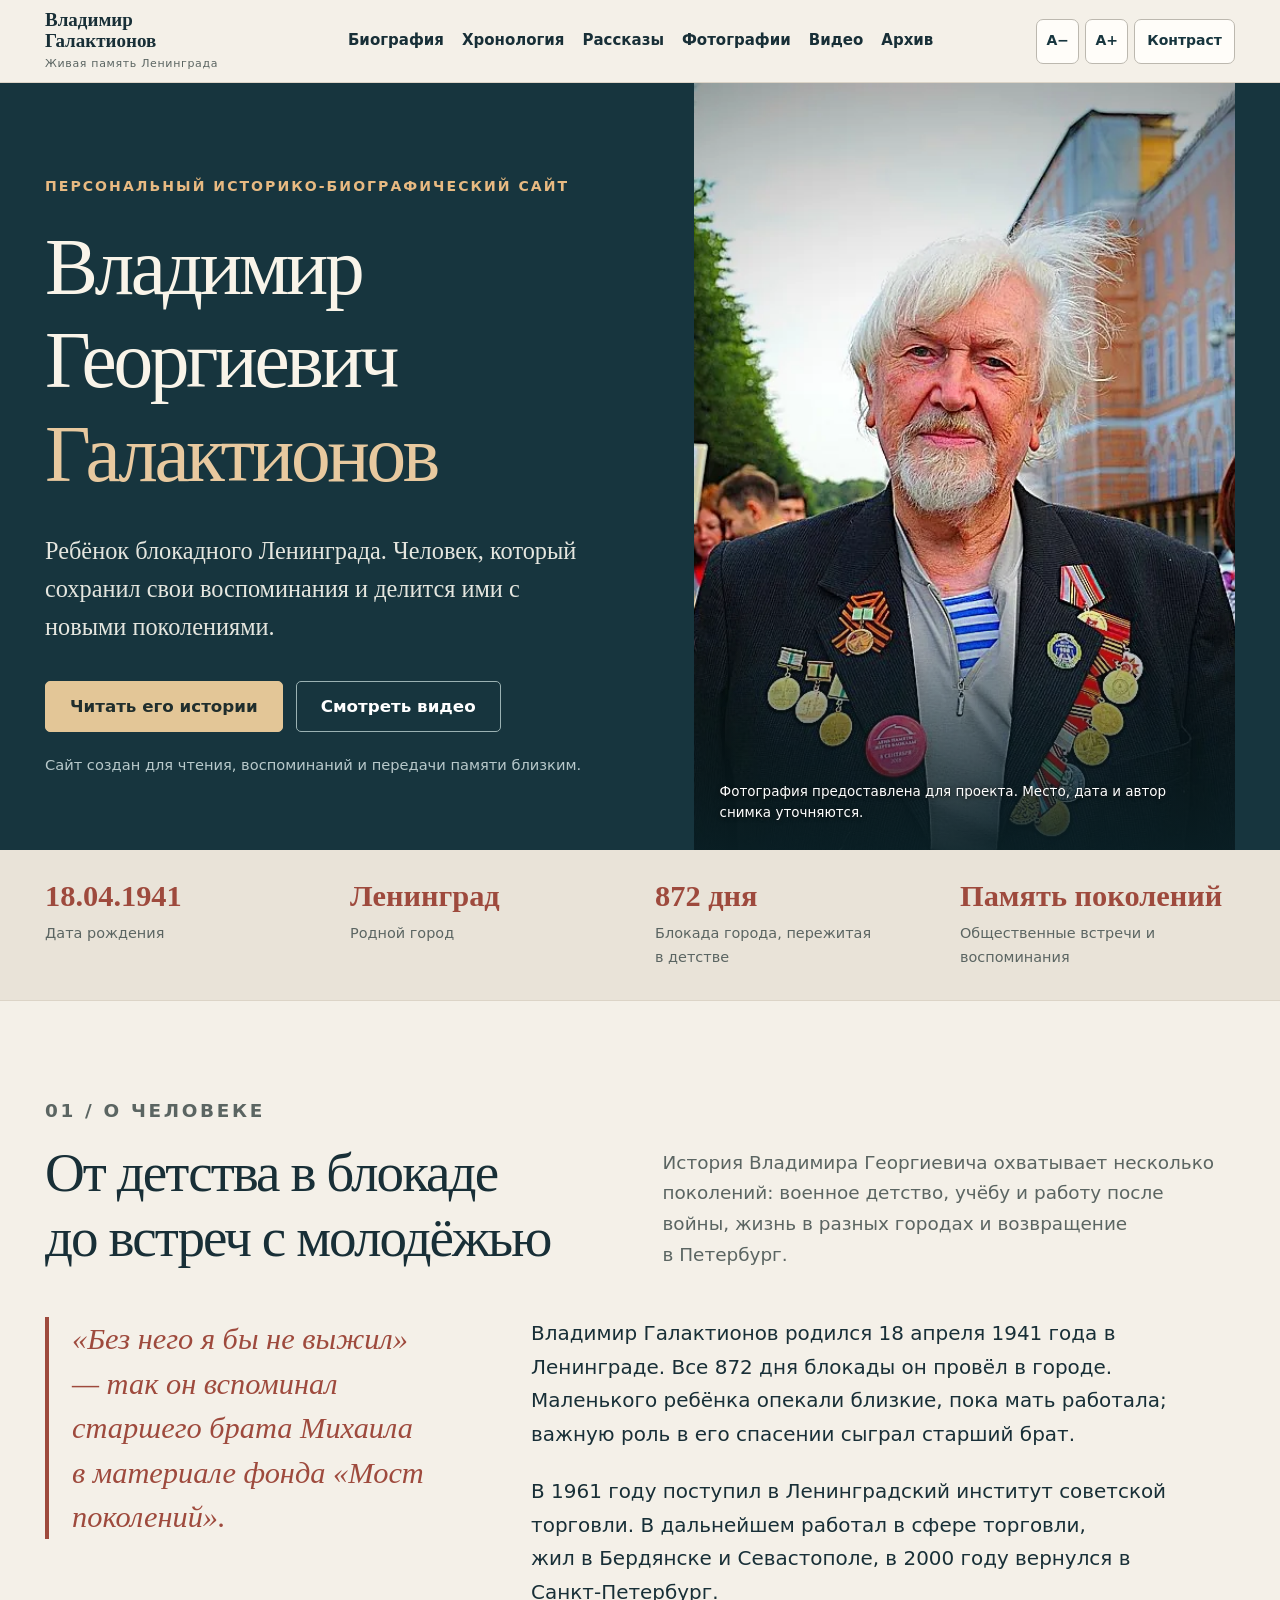
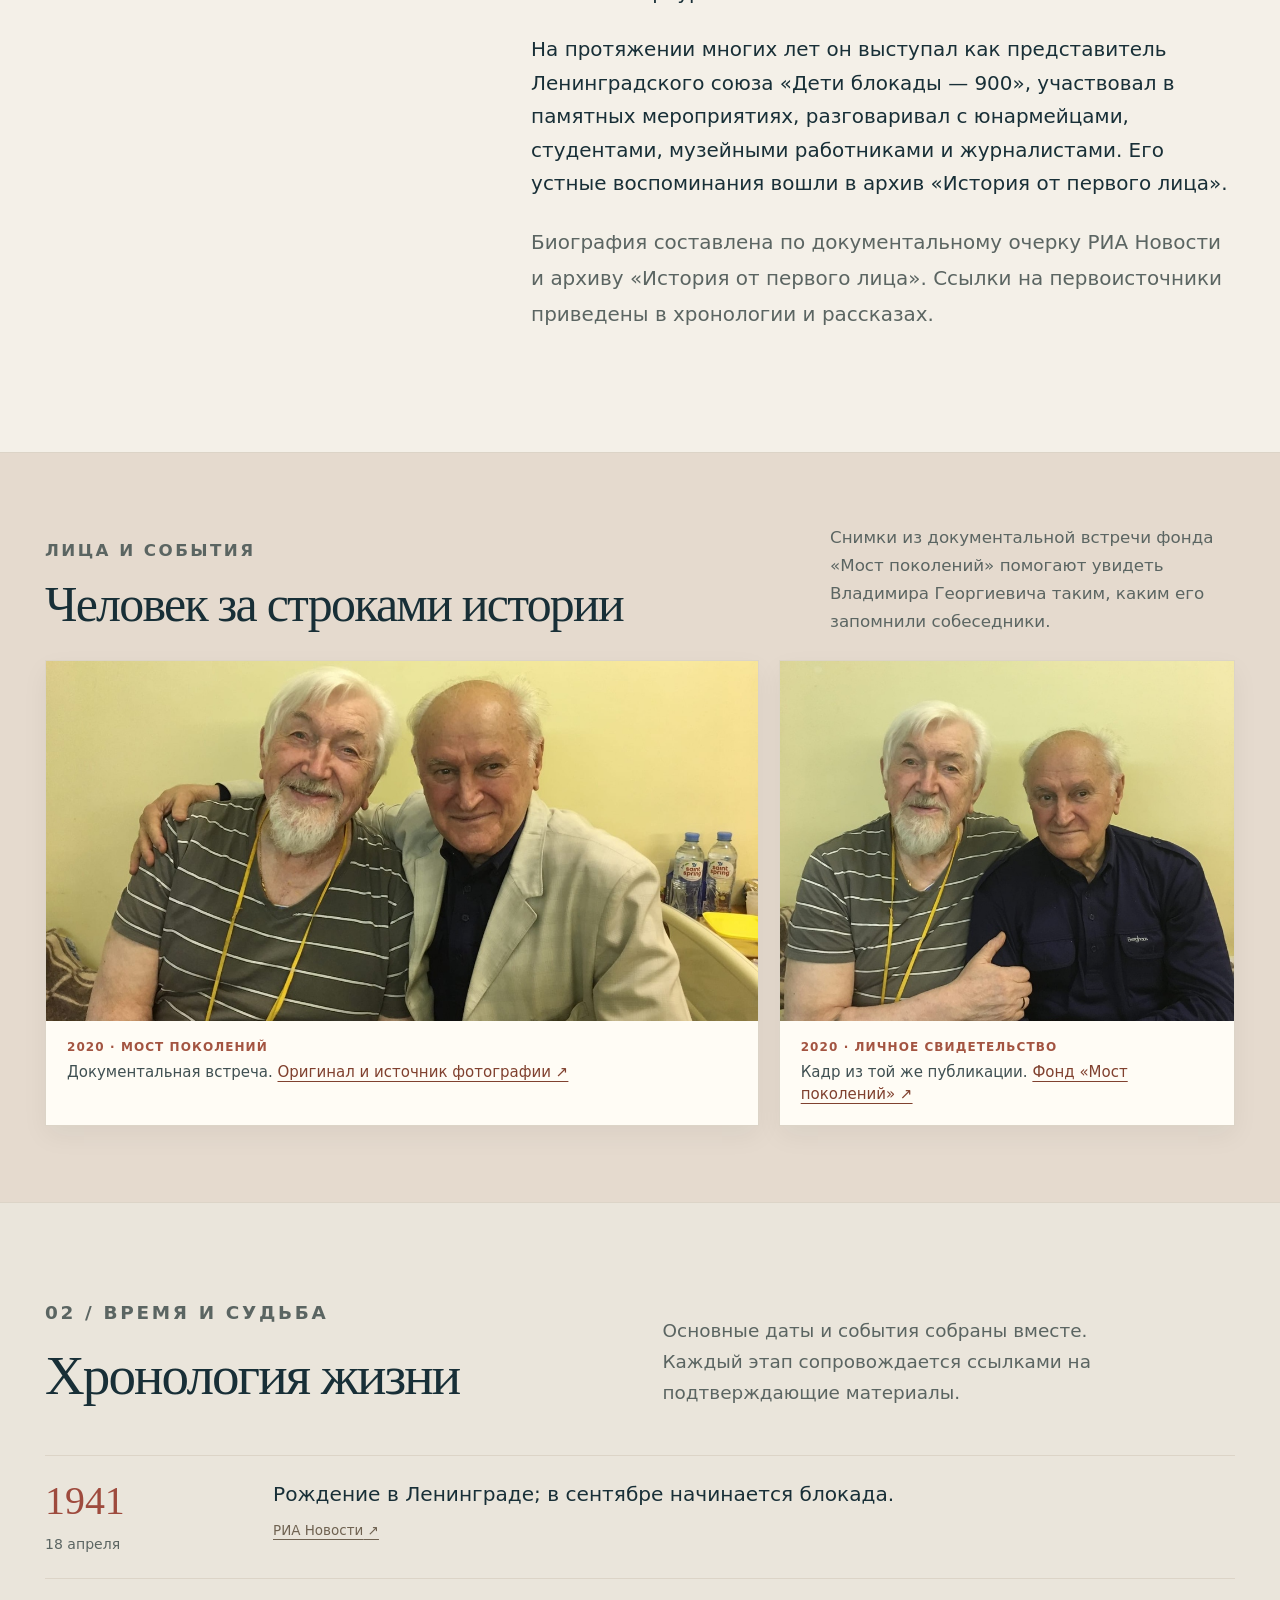
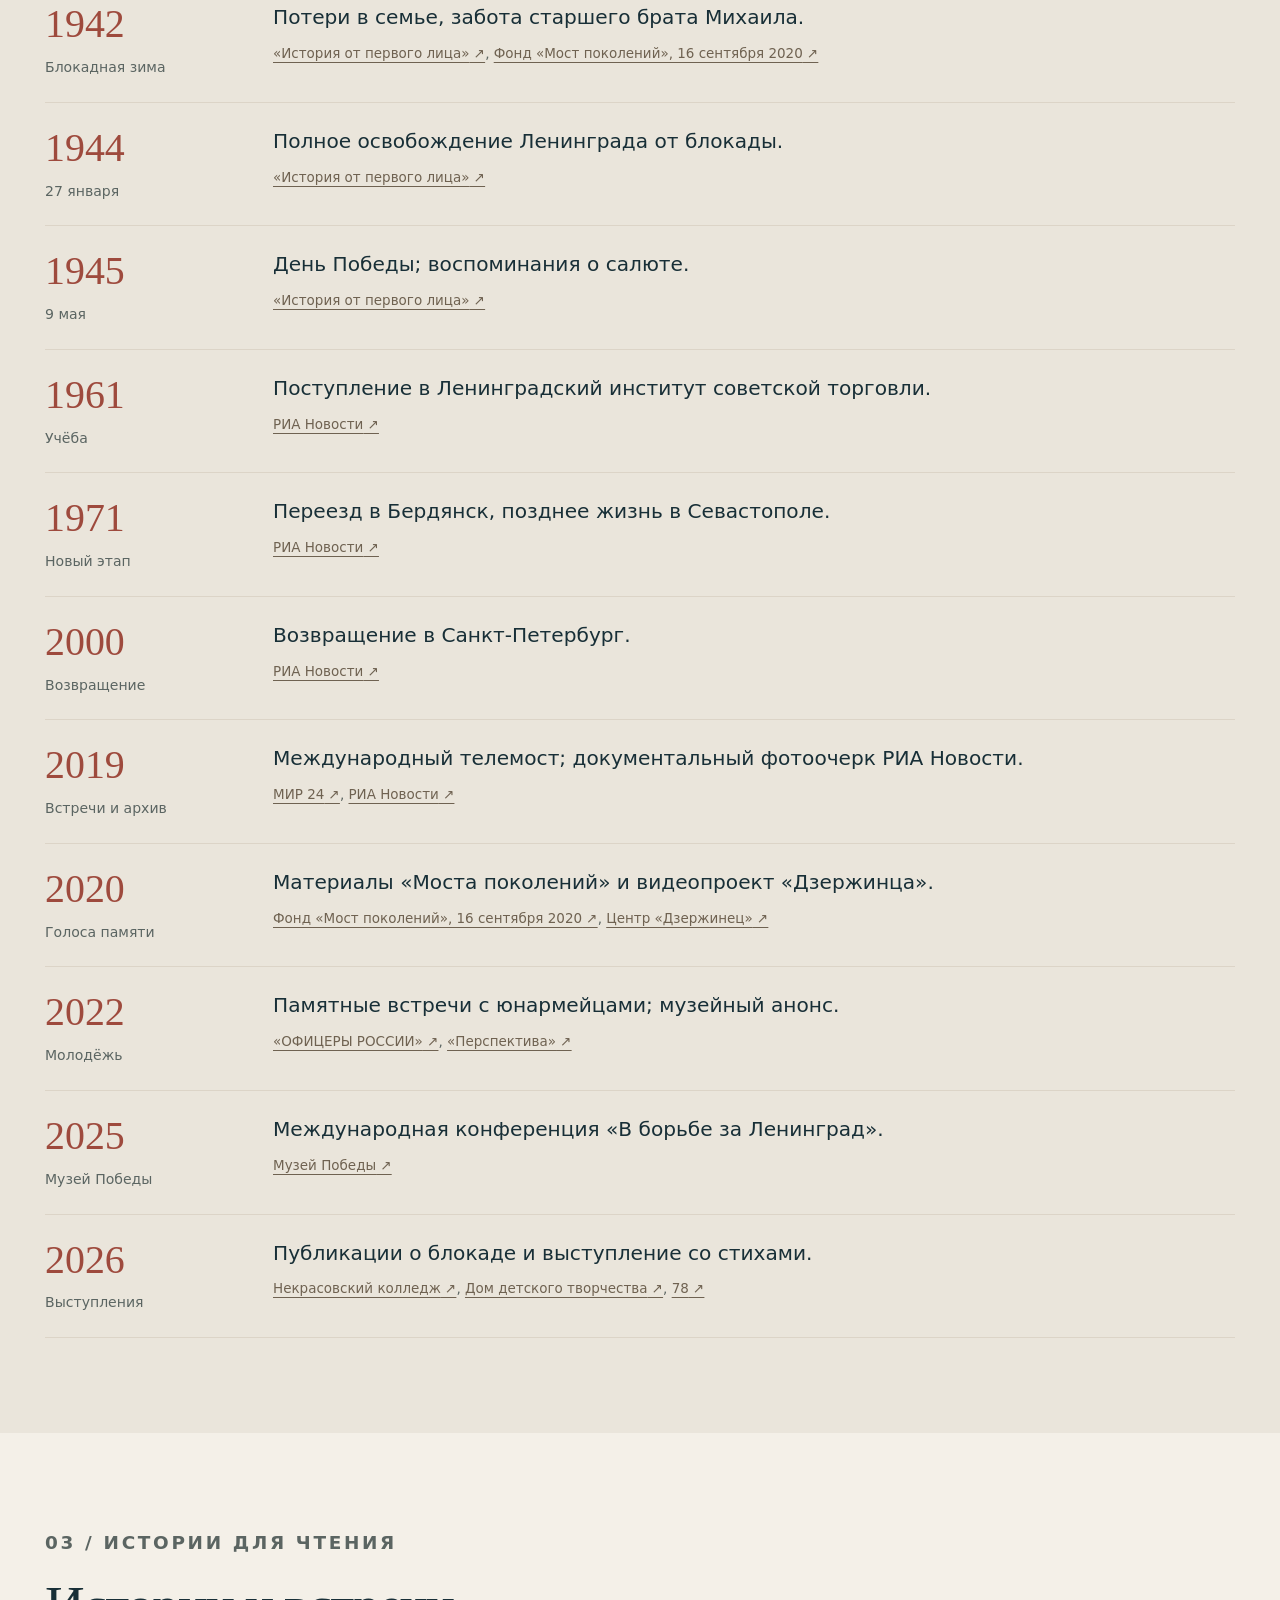
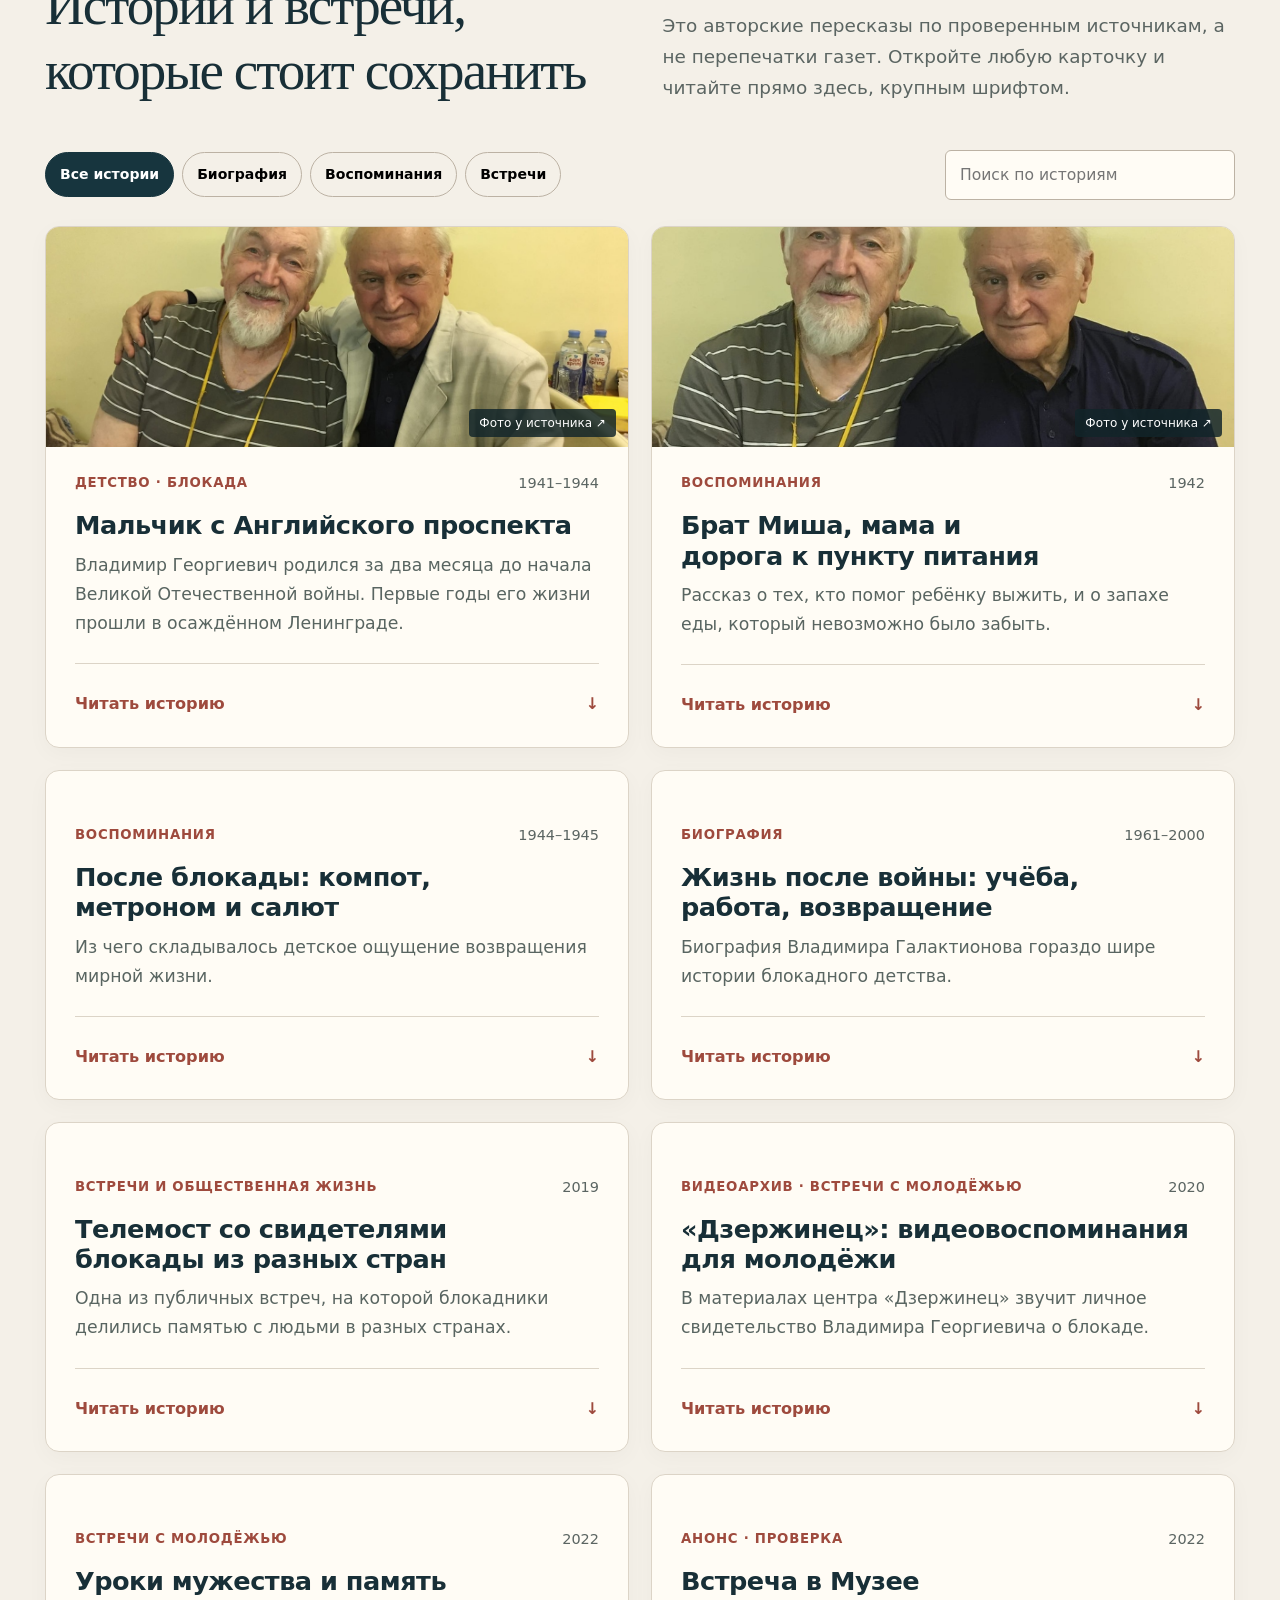
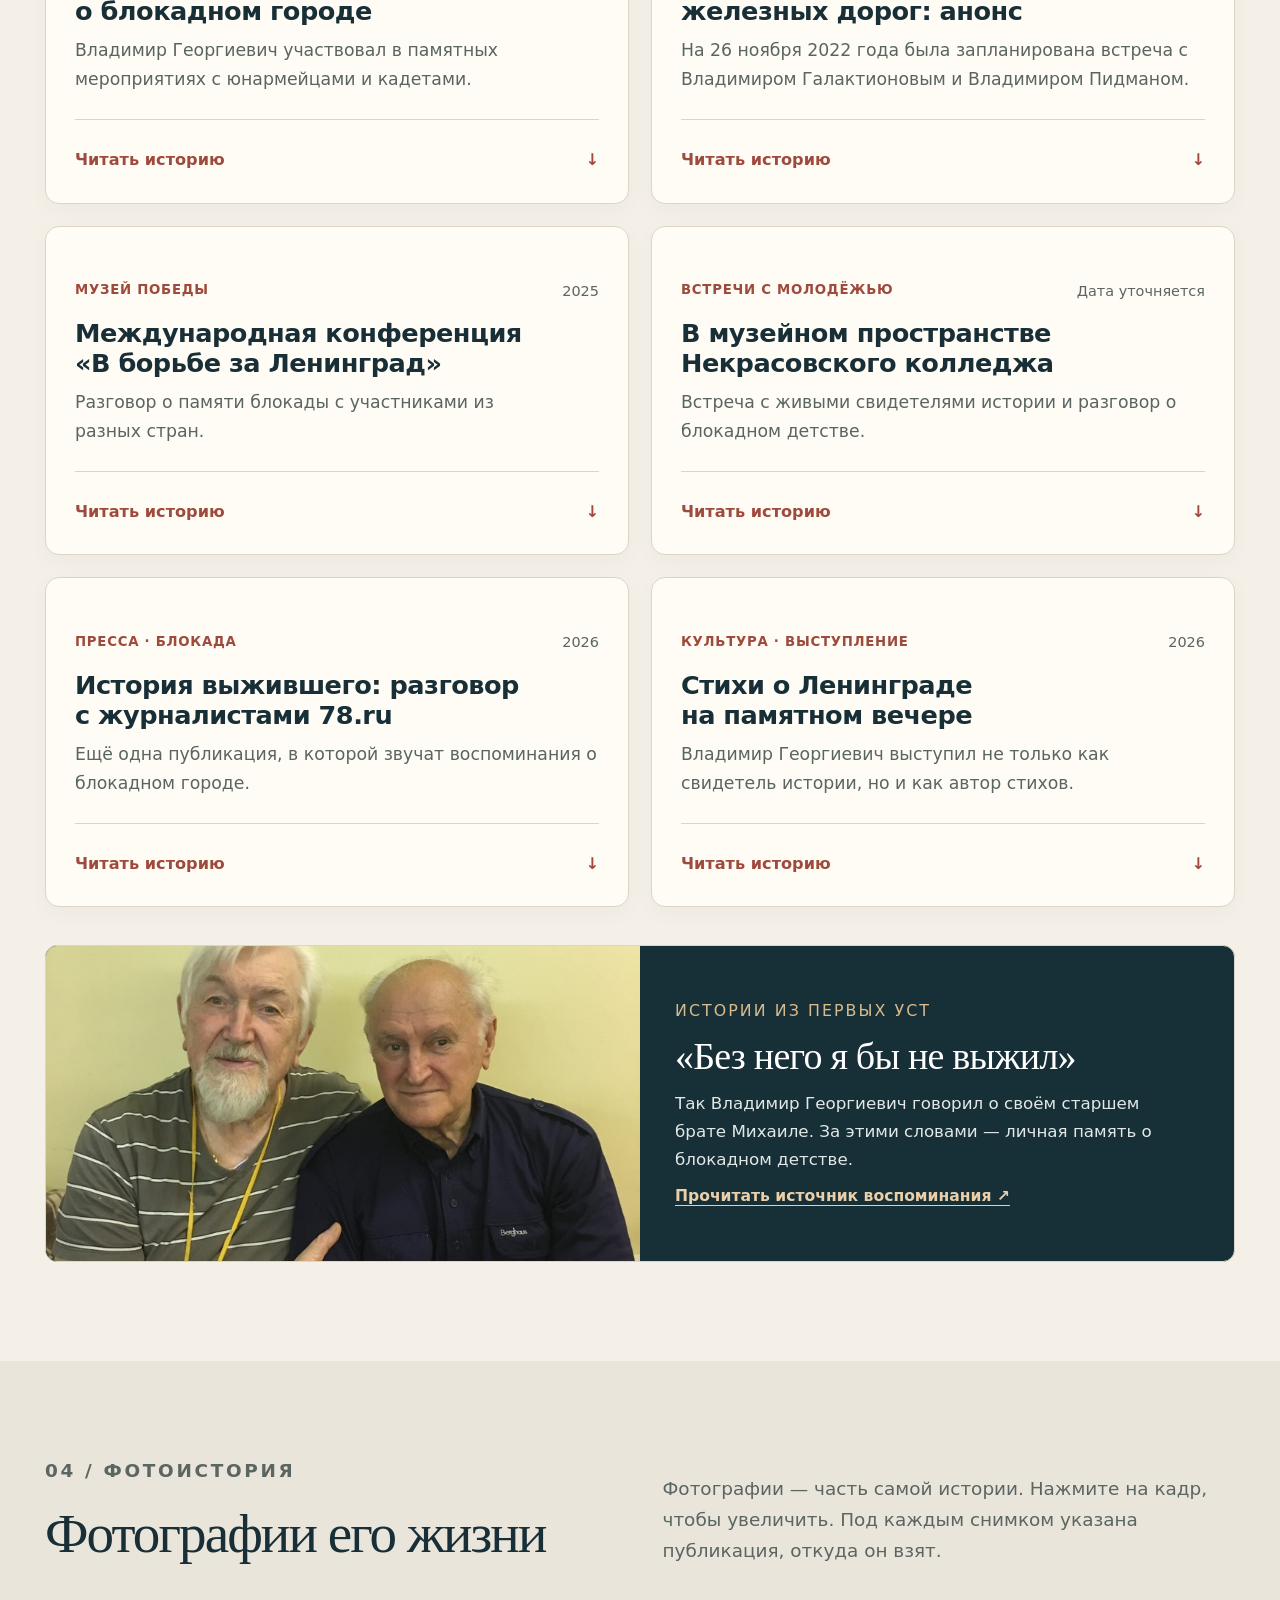
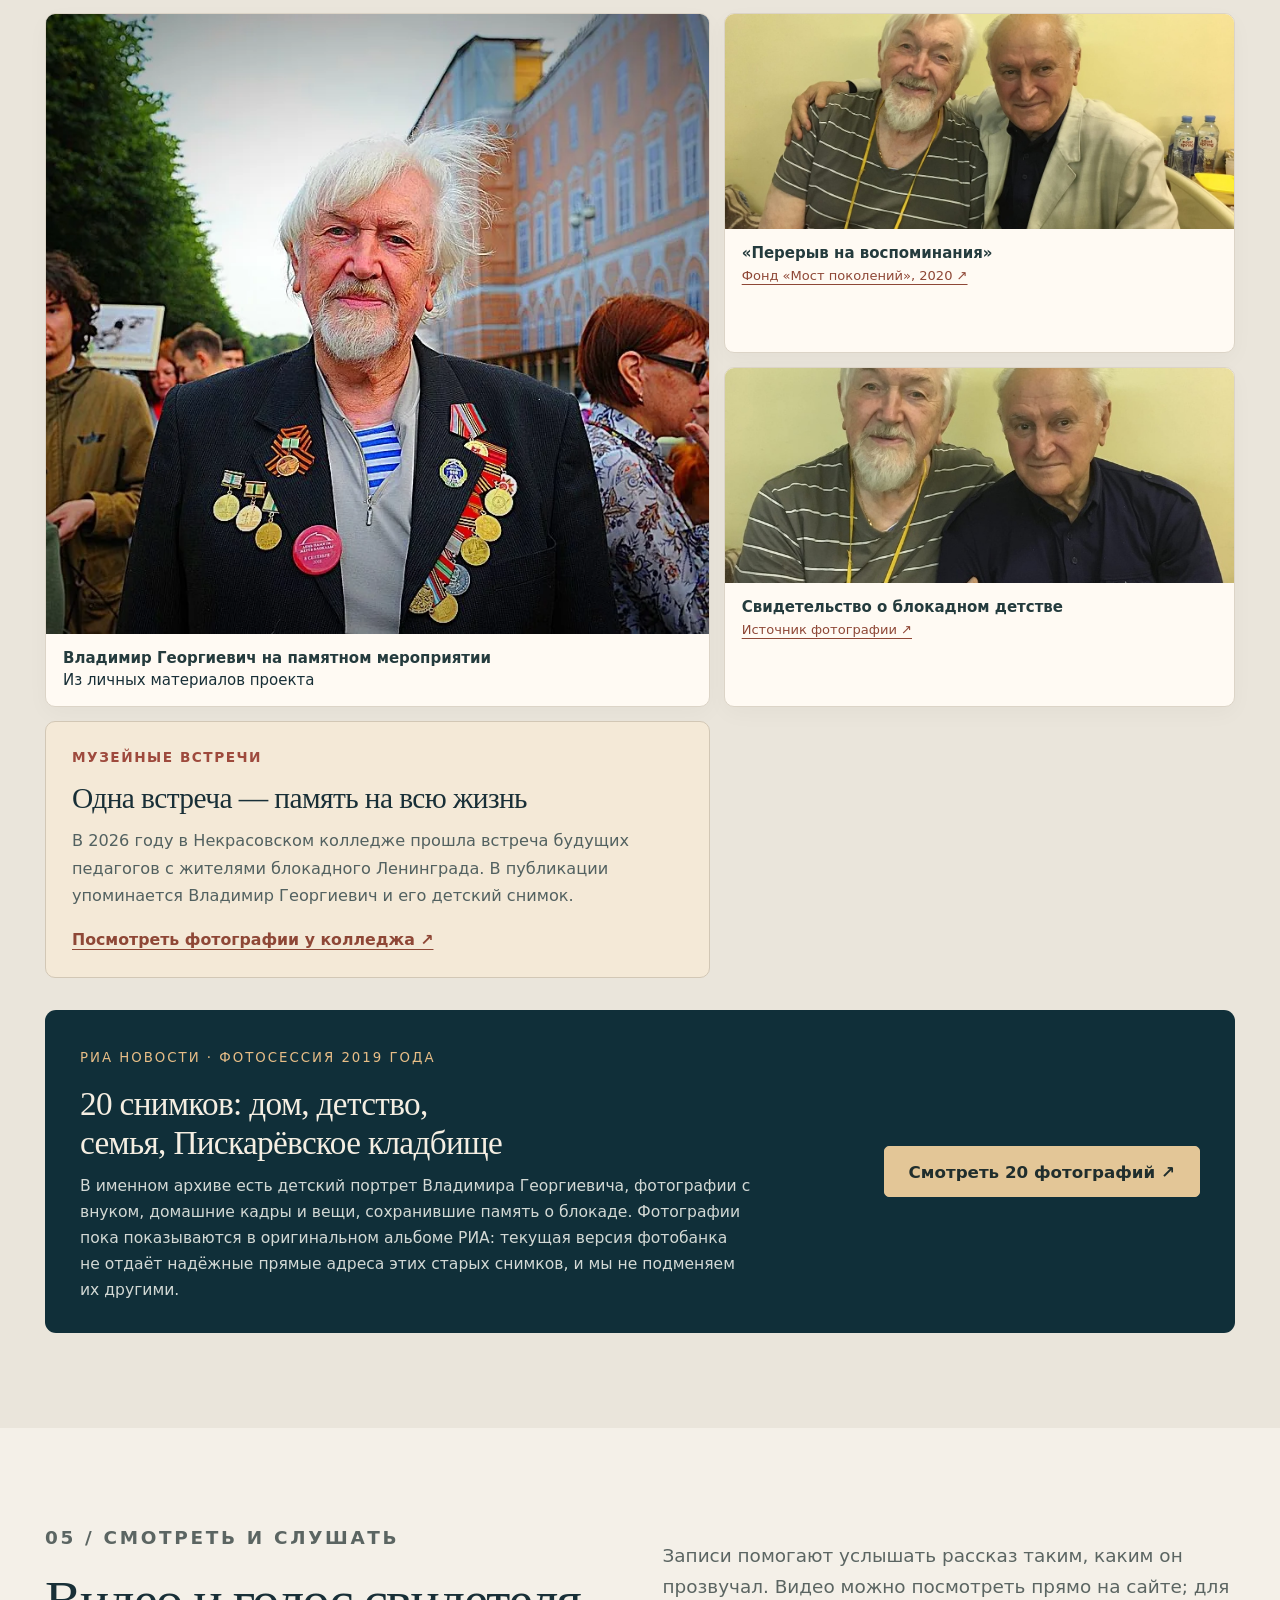
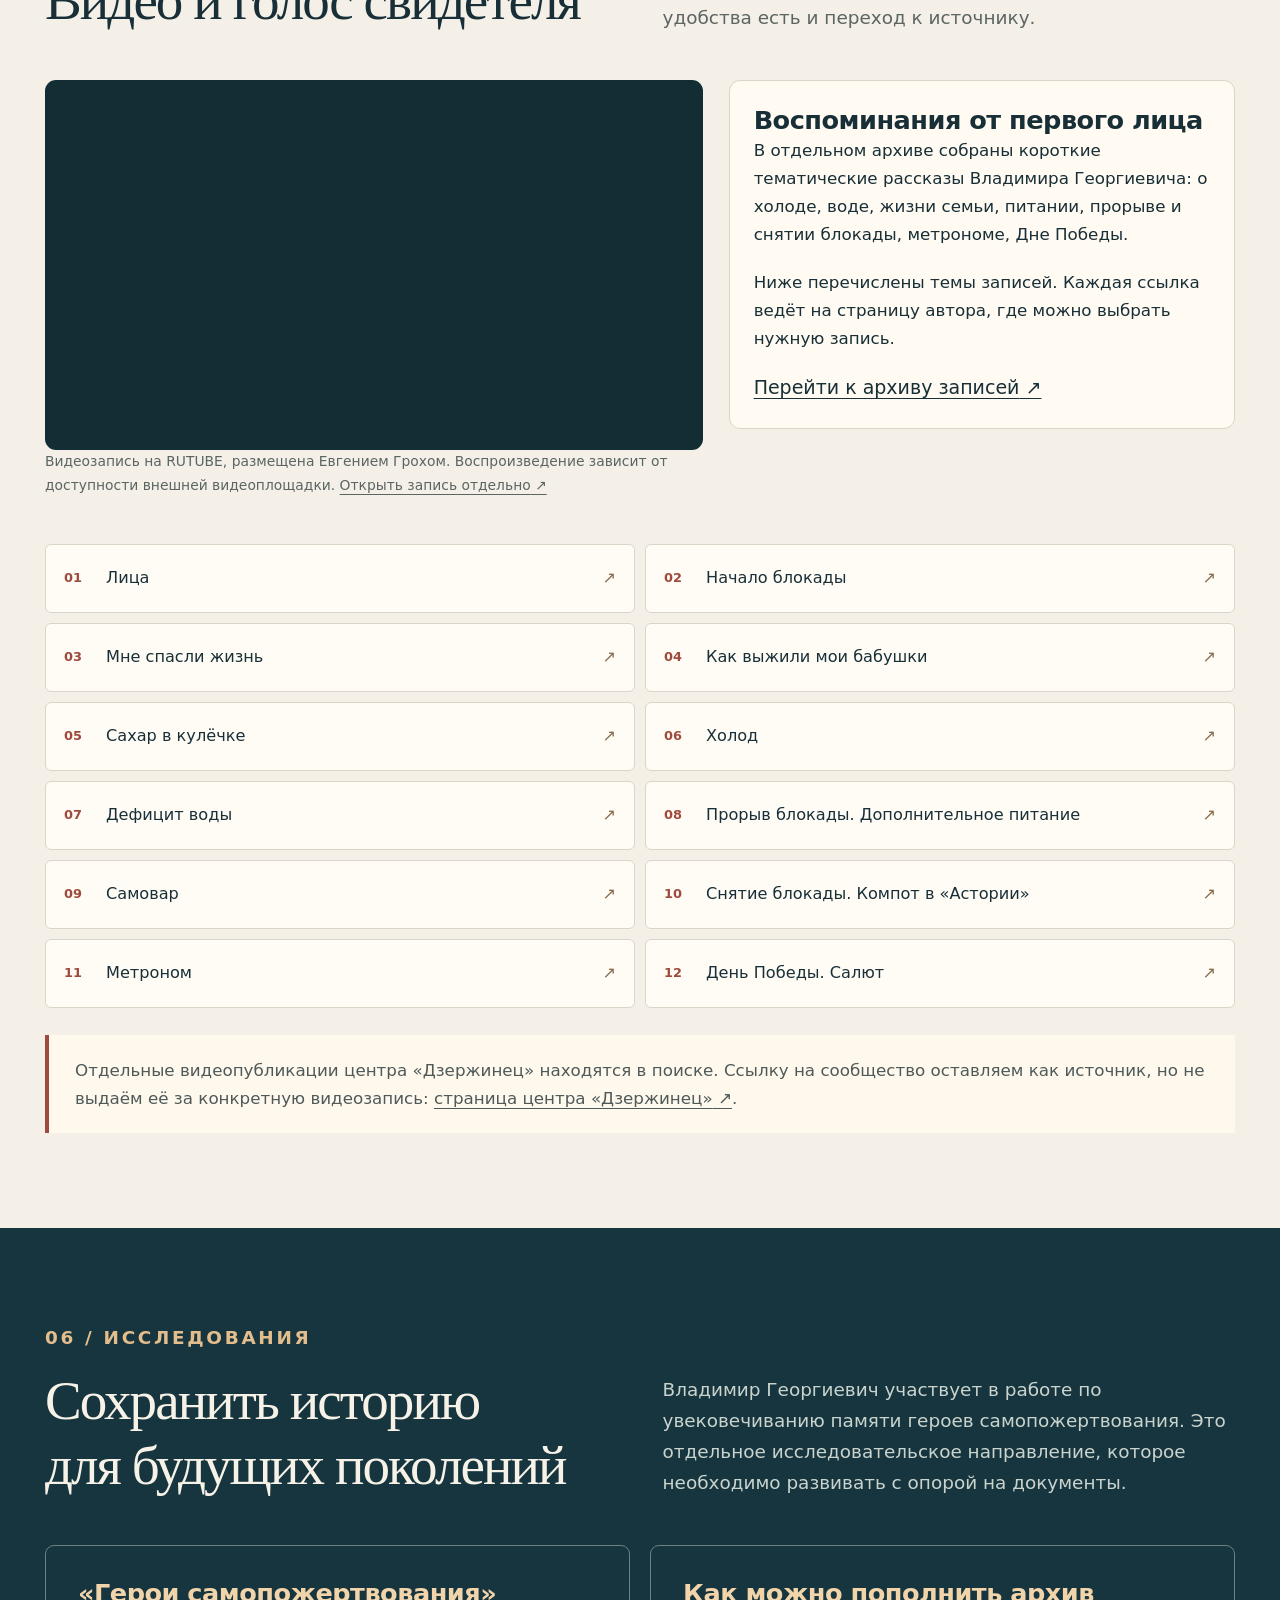
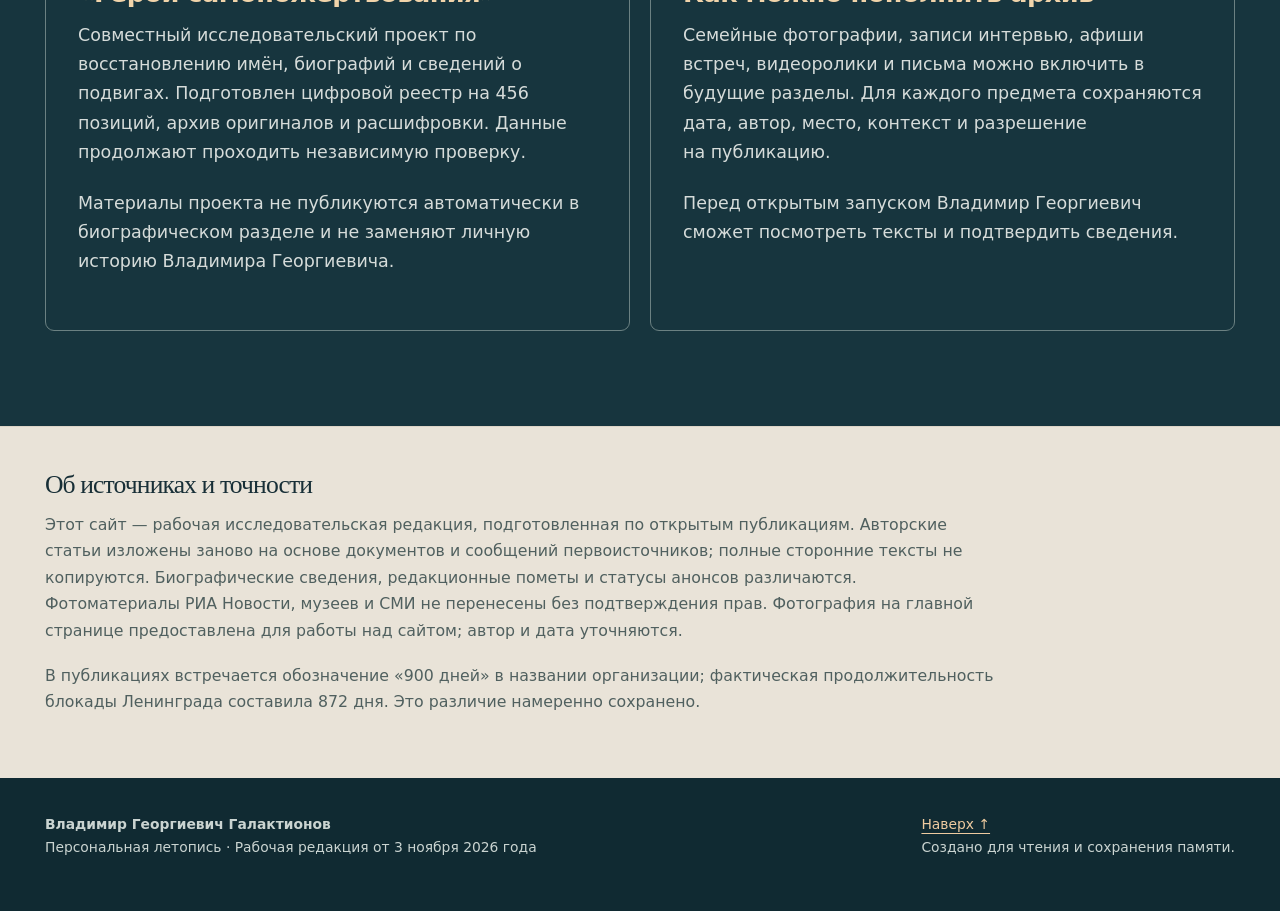
==== commit 9d3cce33: "Serve verified gallery photos locally and replace missing external images" ====
--- a/galaktionov/index.html
+++ b/galaktionov/index.html
@@ -50,6 +50,17 @@
 @media(max-width:860px){.photo-essay-grid{grid-template-columns:1fr 1fr}.photo-essay-figure img,.photo-essay-figure.small img{height:265px}.photo-essay-head{display:block}.photo-essay-head p{margin-top:14px}.curated-gallery{grid-template-columns:1fr 1fr}.curated-gallery .photo-tile:first-child{grid-column:span 2;grid-row:auto}.photo-tile:first-child .photo-trigger img{height:420px}}
 @media(max-width:620px){.photo-essay{padding:54px 0}.photo-essay-grid,.photo-story-banner,.curated-gallery,.ria-gallery-tease{grid-template-columns:1fr}.photo-essay-figure img,.photo-essay-figure.small img{height:240px}.photo-story-banner img{height:235px}.photo-story-banner>div{padding:25px}.photo-story-banner h3{font-size:1.55em}.curated-gallery .photo-tile:first-child{grid-column:auto}.photo-tile:first-child .photo-trigger img{height:300px}.photo-tile .photo-trigger img{height:250px}.ria-gallery-tease{padding:24px}.ria-gallery-tease .btn{white-space:normal}.story-card>.story-card-top,.story-card>h3,.story-card>.story-lead,.story-card>.story-body{margin-left:22px;margin-right:22px}}
 @media print{.photo-essay{background:#fff}.photo-essay-grid,.curated-gallery{display:block}.photo-essay-figure,.photo-tile{page-break-inside:avoid;margin-bottom:12px}.photo-essay-figure img,.photo-tile img{max-height:240px;object-fit:contain}.photo-story-banner{display:none}}
+
+.curated-gallery{grid-template-columns:1.3fr 1fr;align-items:stretch;grid-auto-flow:row}
+.curated-gallery .photo-tile:first-child{grid-row:span 2;grid-column:auto}
+.curated-gallery .photo-tile:first-child .photo-trigger img{height:620px}
+.curated-gallery .photo-tile:not(:first-child) .photo-trigger img{height:215px}
+.museum-card{background:#f4e9d7;border:1px solid #d2c7b5;padding:24px 26px;border-radius:10px;display:flex;flex-direction:column;justify-content:center}
+.museum-card span{font-weight:700;font-size:.72em;letter-spacing:.11em;color:#9e4a3d}
+.museum-card h3{font:normal 1.55em/1.18 Georgia,serif;margin:12px 0}
+.museum-card p{font-size:.85em;color:#526160;margin:0 0 18px}.museum-card a{font-size:.83em;color:#8e4736;font-weight:700}
+@media(max-width:860px){.curated-gallery .photo-tile:first-child{grid-row:auto;grid-column:span 2}.curated-gallery .photo-tile:first-child .photo-trigger img{height:420px}}
+@media(max-width:620px){.curated-gallery{grid-template-columns:1fr}.curated-gallery .photo-tile:first-child{grid-column:auto}.curated-gallery .photo-tile:first-child .photo-trigger img{height:300px}.curated-gallery .photo-tile:not(:first-child) .photo-trigger img{height:250px}}
 </style></head><body>
 <a class="skip" href="#main">Перейти к основному содержанию</a>
 <header class="topbar"><div class="container topinner"><a class="logo" href="#home">Владимир Галактионов<small>Живая память Ленинграда</small></a><nav aria-label="Навигация по разделам" class="nav" id="mainnav"><a href="#life">Биография</a><a href="#timeline">Хронология</a><a href="#stories">Рассказы</a><a href="#photos">Фотографии</a><a href="#video">Видео</a><a href="#archive">Архив</a></nav><div aria-label="Настройка чтения" class="controls"><button aria-label="Уменьшить шрифт" class="control" id="fontMinus" type="button">А−</button><button aria-label="Увеличить шрифт" class="control" id="fontPlus" type="button">А+</button><button aria-pressed="false" class="control contrast" id="high" type="button">Контраст</button></div><button aria-controls="mainnav" aria-expanded="false" class="menu" id="menu" type="button">Меню</button></div></header>
@@ -58,16 +69,16 @@
 <section class="section" id="life"><div class="container"><div class="section-title"><div><p class="kicker">01 / О человеке</p><h2>От детства в блокаде до встреч с молодёжью</h2></div><p>История Владимира Георгиевича охватывает несколько поколений: военное детство, учёбу и работу после войны, жизнь в разных городах и возвращение в Петербург.</p></div><div class="narrative"><div class="pull">«Без него я бы не выжил» — так он вспоминал старшего брата Михаила в материале фонда «Мост поколений».</div><div><p>Владимир Галактионов родился 18 апреля 1941 года в Ленинграде. Все 872 дня блокады он провёл в городе. Маленького ребёнка опекали близкие, пока мать работала; важную роль в его спасении сыграл старший брат.</p><p>В 1961 году поступил в Ленинградский институт советской торговли. В дальнейшем работал в сфере торговли, жил в Бердянске и Севастополе, в 2000 году вернулся в Санкт-Петербург.</p><p>На протяжении многих лет он выступал как представитель Ленинградского союза «Дети блокады — 900», участвовал в памятных мероприятиях, разговаривал с юнармейцами, студентами, музейными работниками и журналистами. Его устные воспоминания вошли в архив «История от первого лица».</p><p class="tiny-source">Биография составлена по документальному очерку РИА Новости и архиву «История от первого лица». Ссылки на первоисточники приведены в хронологии и рассказах.</p></div></div></div></section><section class="photo-essay" id="photo-essay"><div class="container">
 <div class="photo-essay-head"><div><p class="kicker">Лица и события</p><h2>Человек за строками истории</h2></div><p>Снимки из документальной встречи фонда «Мост поколений» помогают увидеть Владимира Георгиевича таким, каким его запомнили собеседники.</p></div>
 <div class="photo-essay-grid">
-<figure class="photo-essay-figure"><img alt="Фотография из интервью с Владимиром Галактионовым, 2020 год" loading="lazy" src="https://static.tildacdn.com/tild3835-6263-4931-b031-376638626262/m_K0VpP2CIs.jpg"/><figcaption><span class="date">2020 · Мост поколений</span>Документальная встреча. <a href="https://fundgenerationbridge.org/veterani/tpost/8n0kfazs8x-pereriv-na-vospominaniya-galaktionov-vla" rel="noopener noreferrer" target="_blank">Оригинал и источник фотографии ↗</a></figcaption></figure>
-<figure class="photo-essay-figure small"><img alt="Вторая фотография из материала о Владимире Галактионове" loading="lazy" src="https://static.tildacdn.com/tild3166-3530-4661-b861-396135626263/dELlAKpV-K8.jpg"/><figcaption><span class="date">2020 · Личное свидетельство</span>Кадр из той же публикации. <a href="https://fundgenerationbridge.org/veterani/tpost/8n0kfazs8x-pereriv-na-vospominaniya-galaktionov-vla" rel="noopener noreferrer" target="_blank">Фонд «Мост поколений» ↗</a></figcaption></figure>
+<figure class="photo-essay-figure"><img alt="Фотография из интервью с Владимиром Галактионовым, 2020 год" loading="lazy" src="assets/galaktionov-bridge-2020-1.jpg"/><figcaption><span class="date">2020 · Мост поколений</span>Документальная встреча. <a href="https://fundgenerationbridge.org/veterani/tpost/8n0kfazs8x-pereriv-na-vospominaniya-galaktionov-vla" rel="noopener noreferrer" target="_blank">Оригинал и источник фотографии ↗</a></figcaption></figure>
+<figure class="photo-essay-figure small"><img alt="Вторая фотография из материала о Владимире Галактионове" loading="lazy" src="assets/galaktionov-bridge-2020-2.jpg"/><figcaption><span class="date">2020 · Личное свидетельство</span>Кадр из той же публикации. <a href="https://fundgenerationbridge.org/veterani/tpost/8n0kfazs8x-pereriv-na-vospominaniya-galaktionov-vla" rel="noopener noreferrer" target="_blank">Фонд «Мост поколений» ↗</a></figcaption></figure>
 </div></div></section>
 <section class="section alt" id="timeline"><div class="container"><div class="section-title"><div><p class="kicker">02 / Время и судьба</p><h2>Хронология жизни</h2></div><p>Основные даты и события собраны вместе. Каждый этап сопровождается ссылками на подтверждающие материалы.</p></div><ol class="timeline"><li class="chron-item"><div class="chron-date"><span>1941</span><small>18 апреля</small></div><div class="chron-copy"><p>Рождение в Ленинграде; в сентябре начинается блокада.</p><div class="tiny-source"><a href="https://riamediabank.ru/story/list_143285573/" rel="noopener noreferrer" target="_blank">РИА Новости<span aria-hidden="true"> ↗</span></a></div></div></li><li class="chron-item"><div class="chron-date"><span>1942</span><small>Блокадная зима</small></div><div class="chron-copy"><p>Потери в семье, забота старшего брата Михаила.</p><div class="tiny-source"><a href="https://xn--80addgoadxwbcbilejre9f9h.xn--p1ai/authors/author.php?id=627" rel="noopener noreferrer" target="_blank">«История от первого лица»<span aria-hidden="true"> ↗</span></a>, <a href="https://fundgenerationbridge.org/veterani/tpost/8n0kfazs8x-pereriv-na-vospominaniya-galaktionov-vla" rel="noopener noreferrer" target="_blank">Фонд «Мост поколений», 16 сентября 2020<span aria-hidden="true"> ↗</span></a></div></div></li><li class="chron-item"><div class="chron-date"><span>1944</span><small>27 января</small></div><div class="chron-copy"><p>Полное освобождение Ленинграда от блокады.</p><div class="tiny-source"><a href="https://xn--80addgoadxwbcbilejre9f9h.xn--p1ai/authors/author.php?id=627" rel="noopener noreferrer" target="_blank">«История от первого лица»<span aria-hidden="true"> ↗</span></a></div></div></li><li class="chron-item"><div class="chron-date"><span>1945</span><small>9 мая</small></div><div class="chron-copy"><p>День Победы; воспоминания о салюте.</p><div class="tiny-source"><a href="https://xn--80addgoadxwbcbilejre9f9h.xn--p1ai/authors/author.php?id=627" rel="noopener noreferrer" target="_blank">«История от первого лица»<span aria-hidden="true"> ↗</span></a></div></div></li><li class="chron-item"><div class="chron-date"><span>1961</span><small>Учёба</small></div><div class="chron-copy"><p>Поступление в Ленинградский институт советской торговли.</p><div class="tiny-source"><a href="https://riamediabank.ru/story/list_143285573/" rel="noopener noreferrer" target="_blank">РИА Новости<span aria-hidden="true"> ↗</span></a></div></div></li><li class="chron-item"><div class="chron-date"><span>1971</span><small>Новый этап</small></div><div class="chron-copy"><p>Переезд в Бердянск, позднее жизнь в Севастополе.</p><div class="tiny-source"><a href="https://riamediabank.ru/story/list_143285573/" rel="noopener noreferrer" target="_blank">РИА Новости<span aria-hidden="true"> ↗</span></a></div></div></li><li class="chron-item"><div class="chron-date"><span>2000</span><small>Возвращение</small></div><div class="chron-copy"><p>Возвращение в Санкт-Петербург.</p><div class="tiny-source"><a href="https://riamediabank.ru/story/list_143285573/" rel="noopener noreferrer" target="_blank">РИА Новости<span aria-hidden="true"> ↗</span></a></div></div></li><li class="chron-item"><div class="chron-date"><span>2019</span><small>Встречи и архив</small></div><div class="chron-copy"><p>Международный телемост; документальный фотоочерк РИА Новости.</p><div class="tiny-source"><a href="https://lite.mir24.tv/articles/16362737/ne-slomlennye-blokadniki-iz-kyrgyzstana-rossii-i-ispanii-uvidelis-blagodarya-telemostu" rel="noopener noreferrer" target="_blank">МИР 24<span aria-hidden="true"> ↗</span></a>, <a href="https://riamediabank.ru/story/list_143285573/" rel="noopener noreferrer" target="_blank">РИА Новости<span aria-hidden="true"> ↗</span></a></div></div></li><li class="chron-item"><div class="chron-date"><span>2020</span><small>Голоса памяти</small></div><div class="chron-copy"><p>Материалы «Моста поколений» и видеопроект «Дзержинца».</p><div class="tiny-source"><a href="https://fundgenerationbridge.org/veterani/tpost/8n0kfazs8x-pereriv-na-vospominaniya-galaktionov-vla" rel="noopener noreferrer" target="_blank">Фонд «Мост поколений», 16 сентября 2020<span aria-hidden="true"> ↗</span></a>, <a href="https://xn--80aaaagdqszrll6bep8r.xn--p1ai/?p=12102" rel="noopener noreferrer" target="_blank">Центр «Дзержинец»<span aria-hidden="true"> ↗</span></a></div></div></li><li class="chron-item"><div class="chron-date"><span>2022</span><small>Молодёжь</small></div><div class="chron-copy"><p>Памятные встречи с юнармейцами; музейный анонс.</p><div class="tiny-source"><a href="https://www.oficery.ru/2022/02/02/oficzery-rossii-prinyali-uchastie-v-pamyatnyh-meropriyatiyah-v-chest-78-j-godovshhiny-osvobozhdeniya-leningrada-ot-blokady/" rel="noopener noreferrer" target="_blank">«ОФИЦЕРЫ РОССИИ»<span aria-hidden="true"> ↗</span></a>, <a href="https://perspektiva-klab.ru/%D1%83%D1%80%D0%BE%D0%BA-%D0%BC%D1%83%D0%B6%D0%B5%D1%81%D1%82%D0%B2%D0%B0-%D0%B2-%D0%BC%D1%83%D0%B7%D0%B5%D0%B5-%D0%B6%D0%B5%D0%BB%D0%B5%D0%B7%D0%BD%D1%8B%D1%85-%D0%B4%D0%BE%D1%80%D0%BE%D0%B3/" rel="noopener noreferrer" target="_blank">«Перспектива»<span aria-hidden="true"> ↗</span></a></div></div></li><li class="chron-item"><div class="chron-date"><span>2025</span><small>Музей Победы</small></div><div class="chron-copy"><p>Международная конференция «В борьбе за Ленинград».</p><div class="tiny-source"><a href="https://artmoskovia.ru/mezhdunarodnaya-konferencziya-k-godovshhine-snyatiya-blokady-leningrada-proshla-v-muzee-pobedy.html" rel="noopener noreferrer" target="_blank">Музей Победы<span aria-hidden="true"> ↗</span></a></div></div></li><li class="chron-item"><div class="chron-date"><span>2026</span><small>Выступления</small></div><div class="chron-copy"><p>Публикации о блокаде и выступление со стихами.</p><div class="tiny-source"><a href="https://www.nekrasovspb.kobr.gov.spb.ru/index.php/news/2412-v-preddverii-dnya-pamyati-zhertv-blokady-v-muzee-deti-i-doshkolnye-rabotniki-osazhdennogo-leningrada-proshla-vstrecha-s-zhivymi-svidetelyami-istorii.html" rel="noopener noreferrer" target="_blank">Некрасовский колледж<span aria-hidden="true"> ↗</span></a>, <a href="https://ddt-i.ru/index.php?Itemid=29&amp;catid=41%3A2011-03-13-14-14-07&amp;id=3064%3A2026-09-11-11-36-30&amp;option=com_content&amp;view=article" rel="noopener noreferrer" target="_blank">Дом детского творчества<span aria-hidden="true"> ↗</span></a>, <a href="https://78.ru/articles/2026-01-27/snyatie-blokadi-leningrada-kak-gorod-vistoyal-i-chto-segodnya-rasskazivayut-o-zhizni-v-osade" rel="noopener noreferrer" target="_blank">78<span aria-hidden="true"> ↗</span></a></div></div></li></ol></div></section>
-<section class="section" id="stories"><div class="container"><div class="section-title"><div><p class="kicker">03 / Истории для чтения</p><h2>Истории и встречи, которые стоит сохранить</h2></div><p>Это авторские пересказы по проверенным источникам, а не перепечатки газет. Откройте любую карточку и читайте прямо здесь, крупным шрифтом.</p></div><div class="toolbar"><div aria-label="Фильтр публикаций" class="filters"><button aria-pressed="true" data-filter="all">Все истории</button><button aria-pressed="false" data-filter="biography">Биография</button><button aria-pressed="false" data-filter="memories">Воспоминания</button><button aria-pressed="false" data-filter="meetings">Встречи</button></div><input aria-label="Поиск по историям" class="search" id="search" placeholder="Поиск по историям" type="search"/></div><div class="story-grid" id="storygrid"><article class="story-card" data-cat="biography" data-search="1941–1944 мальчик с английского проспекта владимир георгиевич родился за два месяца до начала великой отечественной войны. первые годы его жизни прошли в осаждённом ленинграде. 18 апреля 1941 года в ленинграде родился владимир галактионов. по документальному фотоочерку риа новости, его семья жила в доме 17–19 на английском проспекте. именно здесь ребёнок встретил начало войны и провёл все 872 дня блокады. для него блокада не была школьной темой или страницей учебника. это первые события собственного детства: ожидание близких, тревога взрослых, холод, нехватка еды и воды. в архиве «история от первого лица» сохранились его отдельные воспоминания об этих обстоятельствах. в феврале 1942 года семья пережила потерю двух старших родственниц, опекавших маленького володю, пока мать работала. особенно значимую роль в его жизни сыграл старший брат михаил. сохранять такие воспоминания важно с указанием рассказчика и источника. там, где отдельные детали известны лишь со слов героя, мы так их и обозначаем — как свидетельство, не заменяя его догадками." id="childhood"><a aria-label="Посмотреть фото у источника" class="story-cover" href="https://fundgenerationbridge.org/veterani/tpost/8n0kfazs8x-pereriv-na-vospominaniya-galaktionov-vla" rel="noopener noreferrer" target="_blank"><img alt="Фотография из публикации фонда «Мост поколений»" loading="lazy" src="https://static.tildacdn.com/tild3835-6263-4931-b031-376638626262/m_K0VpP2CIs.jpg"/><span>Фото у источника ↗</span></a>
+<section class="section" id="stories"><div class="container"><div class="section-title"><div><p class="kicker">03 / Истории для чтения</p><h2>Истории и встречи, которые стоит сохранить</h2></div><p>Это авторские пересказы по проверенным источникам, а не перепечатки газет. Откройте любую карточку и читайте прямо здесь, крупным шрифтом.</p></div><div class="toolbar"><div aria-label="Фильтр публикаций" class="filters"><button aria-pressed="true" data-filter="all">Все истории</button><button aria-pressed="false" data-filter="biography">Биография</button><button aria-pressed="false" data-filter="memories">Воспоминания</button><button aria-pressed="false" data-filter="meetings">Встречи</button></div><input aria-label="Поиск по историям" class="search" id="search" placeholder="Поиск по историям" type="search"/></div><div class="story-grid" id="storygrid"><article class="story-card" data-cat="biography" data-search="1941–1944 мальчик с английского проспекта владимир георгиевич родился за два месяца до начала великой отечественной войны. первые годы его жизни прошли в осаждённом ленинграде. 18 апреля 1941 года в ленинграде родился владимир галактионов. по документальному фотоочерку риа новости, его семья жила в доме 17–19 на английском проспекте. именно здесь ребёнок встретил начало войны и провёл все 872 дня блокады. для него блокада не была школьной темой или страницей учебника. это первые события собственного детства: ожидание близких, тревога взрослых, холод, нехватка еды и воды. в архиве «история от первого лица» сохранились его отдельные воспоминания об этих обстоятельствах. в феврале 1942 года семья пережила потерю двух старших родственниц, опекавших маленького володю, пока мать работала. особенно значимую роль в его жизни сыграл старший брат михаил. сохранять такие воспоминания важно с указанием рассказчика и источника. там, где отдельные детали известны лишь со слов героя, мы так их и обозначаем — как свидетельство, не заменяя его догадками." id="childhood"><a aria-label="Посмотреть фото у источника" class="story-cover" href="https://fundgenerationbridge.org/veterani/tpost/8n0kfazs8x-pereriv-na-vospominaniya-galaktionov-vla" rel="noopener noreferrer" target="_blank"><img alt="Фотография из публикации фонда «Мост поколений»" loading="lazy" src="assets/galaktionov-bridge-2020-1.jpg"/><span>Фото у источника ↗</span></a>
 <div class="story-card-top"><span class="labelpill">Детство · Блокада</span><span class="yearpill">1941–1944</span></div>
 <h3>Мальчик с Английского проспекта</h3><p class="story-lead">Владимир Георгиевич родился за два месяца до начала Великой Отечественной войны. Первые годы его жизни прошли в осаждённом Ленинграде.</p>
 <details class="story-body"><summary>Читать историю <span aria-hidden="true">↓</span></summary><div class="reading"><p class="reading-kicker">История Владимира Георгиевича</p><p>18 апреля 1941 года в Ленинграде родился Владимир Галактионов. По документальному фотоочерку РИА Новости, его семья жила в доме 17–19 на Английском проспекте. Именно здесь ребёнок встретил начало войны и провёл все 872 дня блокады.</p><p>Для него блокада не была школьной темой или страницей учебника. Это первые события собственного детства: ожидание близких, тревога взрослых, холод, нехватка еды и воды. В архиве «История от первого лица» сохранились его отдельные воспоминания об этих обстоятельствах.</p><p>В феврале 1942 года семья пережила потерю двух старших родственниц, опекавших маленького Володю, пока мать работала. Особенно значимую роль в его жизни сыграл старший брат Михаил.</p><p>Сохранять такие воспоминания важно с указанием рассказчика и источника. Там, где отдельные детали известны лишь со слов героя, мы так их и обозначаем — как свидетельство, не заменяя его догадками.</p><div class="story-end"><h4>Источники материала</h4><ul><li><a href="https://riamediabank.ru/story/list_143285573/" rel="noopener noreferrer" target="_blank">РИА Новости. Биографический фотоочерк, 2019<span aria-hidden="true"> ↗</span></a></li><li><a href="https://xn--80addgoadxwbcbilejre9f9h.xn--p1ai/authors/author.php?id=627" rel="noopener noreferrer" target="_blank">«История от первого лица». Воспоминания<span aria-hidden="true"> ↗</span></a></li></ul><button class="print-story" onclick="window.print()" type="button">Распечатать страницу</button></div></div></details>
 </article>
-<article class="story-card" data-cat="memories" data-search="1942 брат миша, мама и дорога к пункту питания рассказ о тех, кто помог ребёнку выжить, и о запахе еды, который невозможно было забыть. пока взрослые работали, забота о маленьком владимире во многом легла на плечи старшего брата михаила. в воспоминаниях, записанных для фонда «мост поколений» и проекта центра «дзержинец», брат остаётся центральной фигурой блокадного детства. в материалах «дзержинца» есть эпизод о пути к пункту дополнительного питания на театральной площади. ребёнок помнит большие ступени, небольшое помещение и то, как близость пищи ощущалась ещё до того, как её можно было получить. этот рассказ помогает понять историю блокады через маленькие действия: довести ребёнка до места раздачи, согреть, накормить, дождаться возвращения матери с работы. для семейной памяти такие детали нередко оказываются сильнее общих дат. в архиве «история от первого лица» воспоминания разделены по темам: нехватка воды, холод, сахар в кулёчке, самовар, дополнительное питание после прорыва блокады и другие сюжеты." id="brother"><a aria-label="Посмотреть фото у источника" class="story-cover" href="https://fundgenerationbridge.org/veterani/tpost/8n0kfazs8x-pereriv-na-vospominaniya-galaktionov-vla" rel="noopener noreferrer" target="_blank"><img alt="Материалы фонда «Мост поколений», 2020" loading="lazy" src="https://static.tildacdn.com/tild3166-3530-4661-b861-396135626263/dELlAKpV-K8.jpg"/><span>Фото у источника ↗</span></a>
+<article class="story-card" data-cat="memories" data-search="1942 брат миша, мама и дорога к пункту питания рассказ о тех, кто помог ребёнку выжить, и о запахе еды, который невозможно было забыть. пока взрослые работали, забота о маленьком владимире во многом легла на плечи старшего брата михаила. в воспоминаниях, записанных для фонда «мост поколений» и проекта центра «дзержинец», брат остаётся центральной фигурой блокадного детства. в материалах «дзержинца» есть эпизод о пути к пункту дополнительного питания на театральной площади. ребёнок помнит большие ступени, небольшое помещение и то, как близость пищи ощущалась ещё до того, как её можно было получить. этот рассказ помогает понять историю блокады через маленькие действия: довести ребёнка до места раздачи, согреть, накормить, дождаться возвращения матери с работы. для семейной памяти такие детали нередко оказываются сильнее общих дат. в архиве «история от первого лица» воспоминания разделены по темам: нехватка воды, холод, сахар в кулёчке, самовар, дополнительное питание после прорыва блокады и другие сюжеты." id="brother"><a aria-label="Посмотреть фото у источника" class="story-cover" href="https://fundgenerationbridge.org/veterani/tpost/8n0kfazs8x-pereriv-na-vospominaniya-galaktionov-vla" rel="noopener noreferrer" target="_blank"><img alt="Материалы фонда «Мост поколений», 2020" loading="lazy" src="assets/galaktionov-bridge-2020-2.jpg"/><span>Фото у источника ↗</span></a>
 <div class="story-card-top"><span class="labelpill">Воспоминания</span><span class="yearpill">1942</span></div>
 <h3>Брат Миша, мама и дорога к пункту питания</h3><p class="story-lead">Рассказ о тех, кто помог ребёнку выжить, и о запахе еды, который невозможно было забыть.</p>
 <details class="story-body"><summary>Читать историю <span aria-hidden="true">↓</span></summary><div class="reading"><p class="reading-kicker">История Владимира Георгиевича</p><p>Пока взрослые работали, забота о маленьком Владимире во многом легла на плечи старшего брата Михаила. В воспоминаниях, записанных для фонда «Мост поколений» и проекта центра «Дзержинец», брат остаётся центральной фигурой блокадного детства.</p><p>В материалах «Дзержинца» есть эпизод о пути к пункту дополнительного питания на Театральной площади. Ребёнок помнит большие ступени, небольшое помещение и то, как близость пищи ощущалась ещё до того, как её можно было получить.</p><p>Этот рассказ помогает понять историю блокады через маленькие действия: довести ребёнка до места раздачи, согреть, накормить, дождаться возвращения матери с работы. Для семейной памяти такие детали нередко оказываются сильнее общих дат.</p><p>В архиве «История от первого лица» воспоминания разделены по темам: нехватка воды, холод, сахар в кулёчке, самовар, дополнительное питание после прорыва блокады и другие сюжеты.</p><div class="story-end"><h4>Источники материала</h4><ul><li><a href="https://xn--80aaaagdqszrll6bep8r.xn--p1ai/?p=12102" rel="noopener noreferrer" target="_blank">Центр «Дзержинец». Архив видеоисторий, май 2020<span aria-hidden="true"> ↗</span></a></li><li><a href="https://fundgenerationbridge.org/veterani/tpost/8n0kfazs8x-pereriv-na-vospominaniya-galaktionov-vla" rel="noopener noreferrer" target="_blank">Фонд «Мост поколений», 16 сентября 2020<span aria-hidden="true"> ↗</span></a></li><li><a href="https://xn--80addgoadxwbcbilejre9f9h.xn--p1ai/authors/author.php?id=627" rel="noopener noreferrer" target="_blank">«История от первого лица». Воспоминания<span aria-hidden="true"> ↗</span></a></li></ul><button class="print-story" onclick="window.print()" type="button">Распечатать страницу</button></div></div></details>
@@ -107,7 +118,7 @@
 <h3>Международная конференция «В борьбе за Ленинград»</h3><p class="story-lead">Разговор о памяти блокады с участниками из разных стран.</p>
 <details class="story-body"><summary>Читать историю <span aria-hidden="true">↓</span></summary><div class="reading"><p class="reading-kicker">История Владимира Георгиевича</p><p>24 января 2025 года Музей Победы провёл международную онлайн-конференцию «В борьбе за Ленинград», приуроченную к 81-й годовщине полного освобождения города от блокады.</p><p>По опубликованному отчёту, Владимир Георгиевич Галактионов обратился к участникам конференции с приветствием. Встреча объединила исследователей и людей, занимающихся сохранением памяти о войне.</p><p>Его участие подчёркивает одну из задач общественной работы: документы и воспоминания должны сохраняться не только в семьях, но и в открытом разговоре между поколениями и странами.</p><div class="story-end"><h4>Источники материала</h4><ul><li><a href="https://artmoskovia.ru/mezhdunarodnaya-konferencziya-k-godovshhine-snyatiya-blokady-leningrada-proshla-v-muzee-pobedy.html" rel="noopener noreferrer" target="_blank">Музей Победы. Конференция, 24 января 2025<span aria-hidden="true"> ↗</span></a></li></ul><button class="print-story" onclick="window.print()" type="button">Распечатать страницу</button></div></div></details>
 </article>
-<article class="story-card" data-cat="meetings" data-search="дата уточняется в музейном пространстве некрасовского колледжа встреча с живыми свидетелями истории и разговор о блокадном детстве. музей «дети и дошкольные работники осаждённого ленинграда» при некрасовском колледже сообщил о встрече с людьми, пережившими блокаду в детском возрасте. среди гостей были юрий лопатин и владимир галактионов. музей хранит детские фотографии участников. в публикации отдельно упоминается снимок четырёхлетнего владимира галактионова, датированный апрелем 1945 года. для будущей фотогалереи это особенно ценный источник: он связывает сегодняшнего рассказчика с конкретным детским изображением. копию фотографии можно разместить на сайте после получения её у владельца или разрешения музея." id="college"><a aria-label="Посмотреть фото у источника" class="story-cover" href="https://www.nekrasovspb.kobr.gov.spb.ru/index.php/news/2412-v-preddverii-dnya-pamyati-zhertv-blokady-v-muzee-deti-i-doshkolnye-rabotniki-osazhdennogo-leningrada-proshla-vstrecha-s-zhivymi-svidetelyami-istorii.html" rel="noopener noreferrer" target="_blank"><img alt="Публикация Некрасовского колледжа" loading="lazy" src="https://www.nekrasovspb.kobr.gov.spb.ru/images//images/nv_26-den-pamyati-450x315.jpg"/><span>Фото у источника ↗</span></a>
+<article class="story-card" data-cat="meetings" data-search="дата уточняется в музейном пространстве некрасовского колледжа встреча с живыми свидетелями истории и разговор о блокадном детстве. музей «дети и дошкольные работники осаждённого ленинграда» при некрасовском колледже сообщил о встрече с людьми, пережившими блокаду в детском возрасте. среди гостей были юрий лопатин и владимир галактионов. музей хранит детские фотографии участников. в публикации отдельно упоминается снимок четырёхлетнего владимира галактионова, датированный апрелем 1945 года. для будущей фотогалереи это особенно ценный источник: он связывает сегодняшнего рассказчика с конкретным детским изображением. копию фотографии можно разместить на сайте после получения её у владельца или разрешения музея." id="college">
 <div class="story-card-top"><span class="labelpill">Встречи с молодёжью</span><span class="yearpill">Дата уточняется</span></div>
 <h3>В музейном пространстве Некрасовского колледжа</h3><p class="story-lead">Встреча с живыми свидетелями истории и разговор о блокадном детстве.</p>
 <details class="story-body"><summary>Читать историю <span aria-hidden="true">↓</span></summary><div class="reading"><p class="reading-kicker">История Владимира Георгиевича</p><p>Музей «Дети и дошкольные работники осаждённого Ленинграда» при Некрасовском колледже сообщил о встрече с людьми, пережившими блокаду в детском возрасте. Среди гостей были Юрий Лопатин и Владимир Галактионов.</p><p>Музей хранит детские фотографии участников. В публикации отдельно упоминается снимок четырёхлетнего Владимира Галактионова, датированный апрелем 1945 года.</p><p>Для будущей фотогалереи это особенно ценный источник: он связывает сегодняшнего рассказчика с конкретным детским изображением. Копию фотографии можно разместить на сайте после получения её у владельца или разрешения музея.</p><div class="story-end"><h4>Источники материала</h4><ul><li><a href="https://www.nekrasovspb.kobr.gov.spb.ru/index.php/news/2412-v-preddverii-dnya-pamyati-zhertv-blokady-v-muzee-deti-i-doshkolnye-rabotniki-osazhdennogo-leningrada-proshla-vstrecha-s-zhivymi-svidetelyami-istorii.html" rel="noopener noreferrer" target="_blank">Некрасовский колледж. Встреча в музее<span aria-hidden="true"> ↗</span></a></li></ul><button class="print-story" onclick="window.print()" type="button">Распечатать страницу</button></div></div></details>
@@ -121,13 +132,13 @@
 <div class="story-card-top"><span class="labelpill">Культура · Выступление</span><span class="yearpill">2026</span></div>
 <h3>Стихи о Ленинграде на памятном вечере</h3><p class="story-lead">Владимир Георгиевич выступил не только как свидетель истории, но и как автор стихов.</p>
 <details class="story-body"><summary>Читать историю <span aria-hidden="true">↓</span></summary><div class="reading"><p class="reading-kicker">История Владимира Георгиевича</p><p>В сентябре 2026 года Дом детского творчества опубликовал отчёт о торжественном мероприятии для ветеранов и жителей блокадного Ленинграда.</p><p>Владимир Георгиевич прочитал стихотворение Корнея Чуковского «Ленинградским детям» и собственные произведения, основанные на личных воспоминаниях.</p><p>Для сайта стоит собрать авторские стихи в отдельную литературную рубрику. Публиковать их полный текст следует с согласия Владимира Георгиевича; уже сейчас можно сохранить описание выступления и ссылку на организаторов.</p><div class="story-end"><h4>Источники материала</h4><ul><li><a href="https://ddt-i.ru/index.php?Itemid=29&amp;catid=41%3A2011-03-13-14-14-07&amp;id=3064%3A2026-09-11-11-36-30&amp;option=com_content&amp;view=article" rel="noopener noreferrer" target="_blank">Дом детского творчества. Мероприятие, сентябрь 2026<span aria-hidden="true"> ↗</span></a></li></ul><button class="print-story" onclick="window.print()" type="button">Распечатать страницу</button></div></div></details>
-</article></div><p class="nothing" hidden="" id="noResults">Ничего не найдено. Попробуйте другое слово или выберите все истории.</p><div class="photo-story-banner"><img alt="Фотография из интервью фонда «Мост поколений»" loading="lazy" src="https://static.tildacdn.com/tild3166-3530-4661-b861-396135626263/dELlAKpV-K8.jpg"/><div><small>Истории из первых уст</small><h3>«Без него я бы не выжил»</h3><p>Так Владимир Георгиевич говорил о своём старшем брате Михаиле. За этими словами — личная память о блокадном детстве.</p><a href="https://fundgenerationbridge.org/veterani/tpost/8n0kfazs8x-pereriv-na-vospominaniya-galaktionov-vla" rel="noopener noreferrer" target="_blank">Прочитать источник воспоминания ↗</a></div></div></div></section>
+</article></div><p class="nothing" hidden="" id="noResults">Ничего не найдено. Попробуйте другое слово или выберите все истории.</p><div class="photo-story-banner"><img alt="Фотография из интервью фонда «Мост поколений»" loading="lazy" src="assets/galaktionov-bridge-2020-2.jpg"/><div><small>Истории из первых уст</small><h3>«Без него я бы не выжил»</h3><p>Так Владимир Георгиевич говорил о своём старшем брате Михаиле. За этими словами — личная память о блокадном детстве.</p><a href="https://fundgenerationbridge.org/veterani/tpost/8n0kfazs8x-pereriv-na-vospominaniya-galaktionov-vla" rel="noopener noreferrer" target="_blank">Прочитать источник воспоминания ↗</a></div></div></div></section>
 <section class="section alt" id="photos"><div class="container"><div class="section-title"><div><p class="kicker">04 / Фотоистория</p><h2>Фотографии его жизни</h2></div><p>Фотографии — часть самой истории. Нажмите на кадр, чтобы увеличить. Под каждым снимком указана публикация, откуда он взят.</p></div>
 <div class="curated-gallery">
 <figure class="photo-tile"><button aria-label="Открыть основную фотографию крупно" class="photo-trigger" data-caption="Памятная встреча. Фотография предоставлена для проекта. Точная дата и автор уточняются." data-zoom="assets/galaktionov-original.jpg" id="openPhoto" type="button"><img alt="Владимир Георгиевич Галактионов на памятной встрече с наградами" loading="lazy" src="assets/galaktionov-portrait.webp"/></button><figcaption><strong>Владимир Георгиевич на памятном мероприятии</strong>Из личных материалов проекта</figcaption></figure>
-<figure class="photo-tile"><button aria-label="Увеличить фотографию из материала фонда Мост поколений" class="photo-trigger" data-caption="Материал фонда «Мост поколений», 16 сентября 2020 года" data-zoom="https://static.tildacdn.com/tild3835-6263-4931-b031-376638626262/m_K0VpP2CIs.jpg" type="button"><img alt="Фотография из материала о Владимире Галактионове, 2020" loading="lazy" src="https://static.tildacdn.com/tild3835-6263-4931-b031-376638626262/m_K0VpP2CIs.jpg"/></button><figcaption><strong>«Перерыв на воспоминания»</strong><a href="https://fundgenerationbridge.org/veterani/tpost/8n0kfazs8x-pereriv-na-vospominaniya-galaktionov-vla" rel="noopener noreferrer" target="_blank">Фонд «Мост поколений», 2020 ↗</a></figcaption></figure>
-<figure class="photo-tile"><button aria-label="Увеличить вторую фотографию фонда" class="photo-trigger" data-caption="Вторая фотография из публикации фонда «Мост поколений», 2020 год" data-zoom="https://static.tildacdn.com/tild3166-3530-4661-b861-396135626263/dELlAKpV-K8.jpg" type="button"><img alt="Фотография, сопровождающая интервью Владимира Галактионова" loading="lazy" src="https://static.tildacdn.com/tild3166-3530-4661-b861-396135626263/dELlAKpV-K8.jpg"/></button><figcaption><strong>Свидетельство о блокадном детстве</strong><a href="https://fundgenerationbridge.org/veterani/tpost/8n0kfazs8x-pereriv-na-vospominaniya-galaktionov-vla" rel="noopener noreferrer" target="_blank">Источник фотографии ↗</a></figcaption></figure>
-<figure class="photo-tile"><button aria-label="Открыть фотографию музейной встречи" class="photo-trigger" data-caption="Публикация Некрасовского колледжа: встреча с жителями блокадного Ленинграда; персональный состав кадра уточняется" data-zoom="https://www.nekrasovspb.kobr.gov.spb.ru/images//images/nv_26-den-pamyati-450x315.jpg" type="button"><img alt="Снимок к публикации о встрече с жителями блокадного Ленинграда в Некрасовском колледже" loading="lazy" src="https://www.nekrasovspb.kobr.gov.spb.ru/images//images/nv_26-den-pamyati-450x315.jpg"/></button><figcaption><strong>Встреча поколений в педагогическом колледже</strong><a href="https://www.nekrasovspb.kobr.gov.spb.ru/index.php/news/2412-v-preddverii-dnya-pamyati-zhertv-blokady-v-muzee-deti-i-doshkolnye-rabotniki-osazhdennogo-leningrada-proshla-vstrecha-s-zhivymi-svidetelyami-istorii.html" rel="noopener noreferrer" target="_blank">Оригинальная публикация ↗</a></figcaption></figure>
+<figure class="photo-tile"><button aria-label="Увеличить фотографию из материала фонда Мост поколений" class="photo-trigger" data-caption="Материал фонда «Мост поколений», 16 сентября 2020 года" data-zoom="assets/galaktionov-bridge-2020-1.jpg" type="button"><img alt="Фотография из материала о Владимире Галактионове, 2020" loading="lazy" src="assets/galaktionov-bridge-2020-1.jpg"/></button><figcaption><strong>«Перерыв на воспоминания»</strong><a href="https://fundgenerationbridge.org/veterani/tpost/8n0kfazs8x-pereriv-na-vospominaniya-galaktionov-vla" rel="noopener noreferrer" target="_blank">Фонд «Мост поколений», 2020 ↗</a></figcaption></figure>
+<figure class="photo-tile"><button aria-label="Увеличить вторую фотографию фонда" class="photo-trigger" data-caption="Вторая фотография из публикации фонда «Мост поколений», 2020 год" data-zoom="assets/galaktionov-bridge-2020-2.jpg" type="button"><img alt="Фотография, сопровождающая интервью Владимира Галактионова" loading="lazy" src="assets/galaktionov-bridge-2020-2.jpg"/></button><figcaption><strong>Свидетельство о блокадном детстве</strong><a href="https://fundgenerationbridge.org/veterani/tpost/8n0kfazs8x-pereriv-na-vospominaniya-galaktionov-vla" rel="noopener noreferrer" target="_blank">Источник фотографии ↗</a></figcaption></figure>
+<article class="museum-card"><span>МУЗЕЙНЫЕ ВСТРЕЧИ</span><h3>Одна встреча — память на всю жизнь</h3><p>В 2026 году в Некрасовском колледже прошла встреча будущих педагогов с жителями блокадного Ленинграда. В публикации упоминается Владимир Георгиевич и его детский снимок.</p><a href="https://www.nekrasovspb.kobr.gov.spb.ru/index.php/news/2412-v-preddverii-dnya-pamyati-zhertv-blokady-v-muzee-deti-i-doshkolnye-rabotniki-osazhdennogo-leningrada-proshla-vstrecha-s-zhivymi-svidetelyami-istorii.html" rel="noopener noreferrer" target="_blank">Посмотреть фотографии у колледжа ↗</a></article>
 </div>
 <div class="ria-gallery-tease"><div><span class="eyebrow">РИА Новости · Фотосессия 2019 года</span><h3>20 снимков: дом, детство, семья, Пискарёвское кладбище</h3><p>В именном архиве есть детский портрет Владимира Георгиевича, фотографии с внуком, домашние кадры и вещи, сохранившие память о блокаде. Фотографии пока показываются в оригинальном альбоме РИА: текущая версия фотобанка не отдаёт надёжные прямые адреса этих старых снимков, и мы не подменяем их другими.</p></div><a class="btn" href="https://riamediabank.ru/story/list_143285573/" rel="noopener noreferrer" target="_blank">Смотреть 20 фотографий ↗</a></div>
 </div></section>
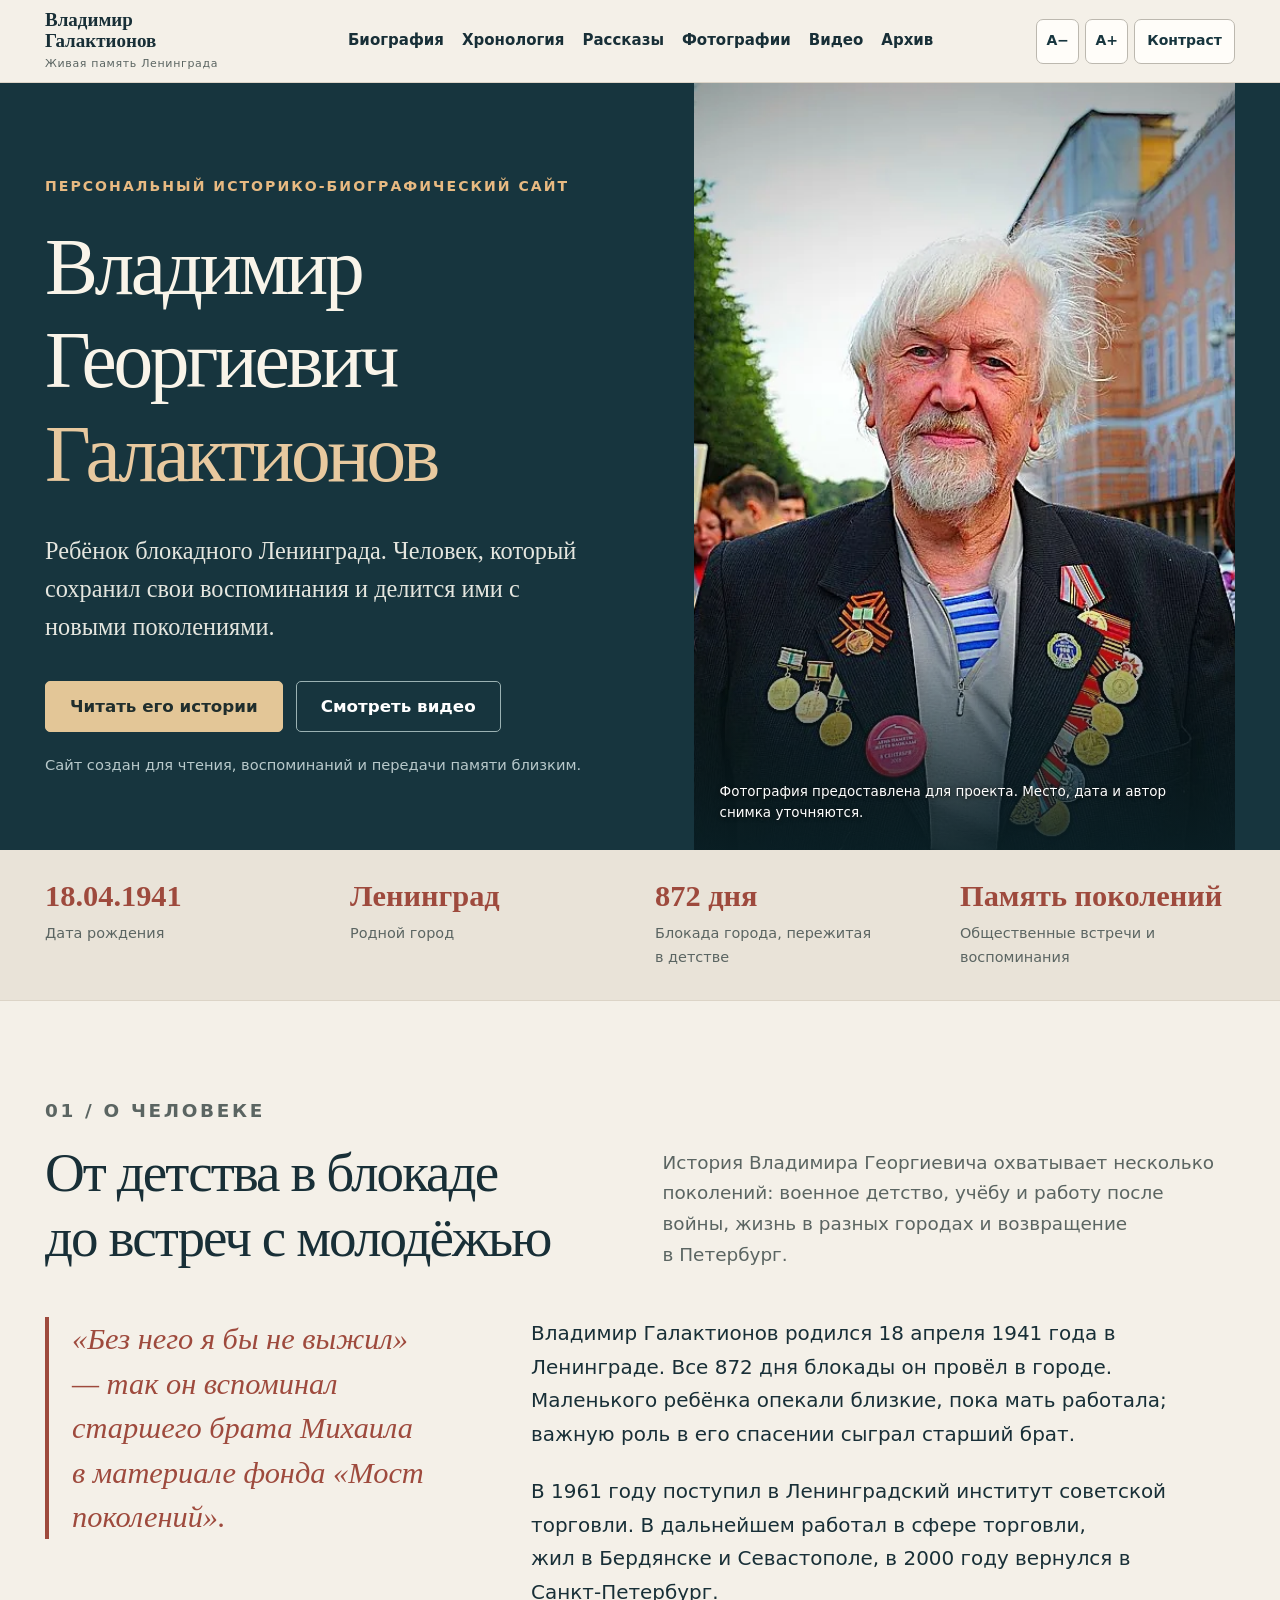
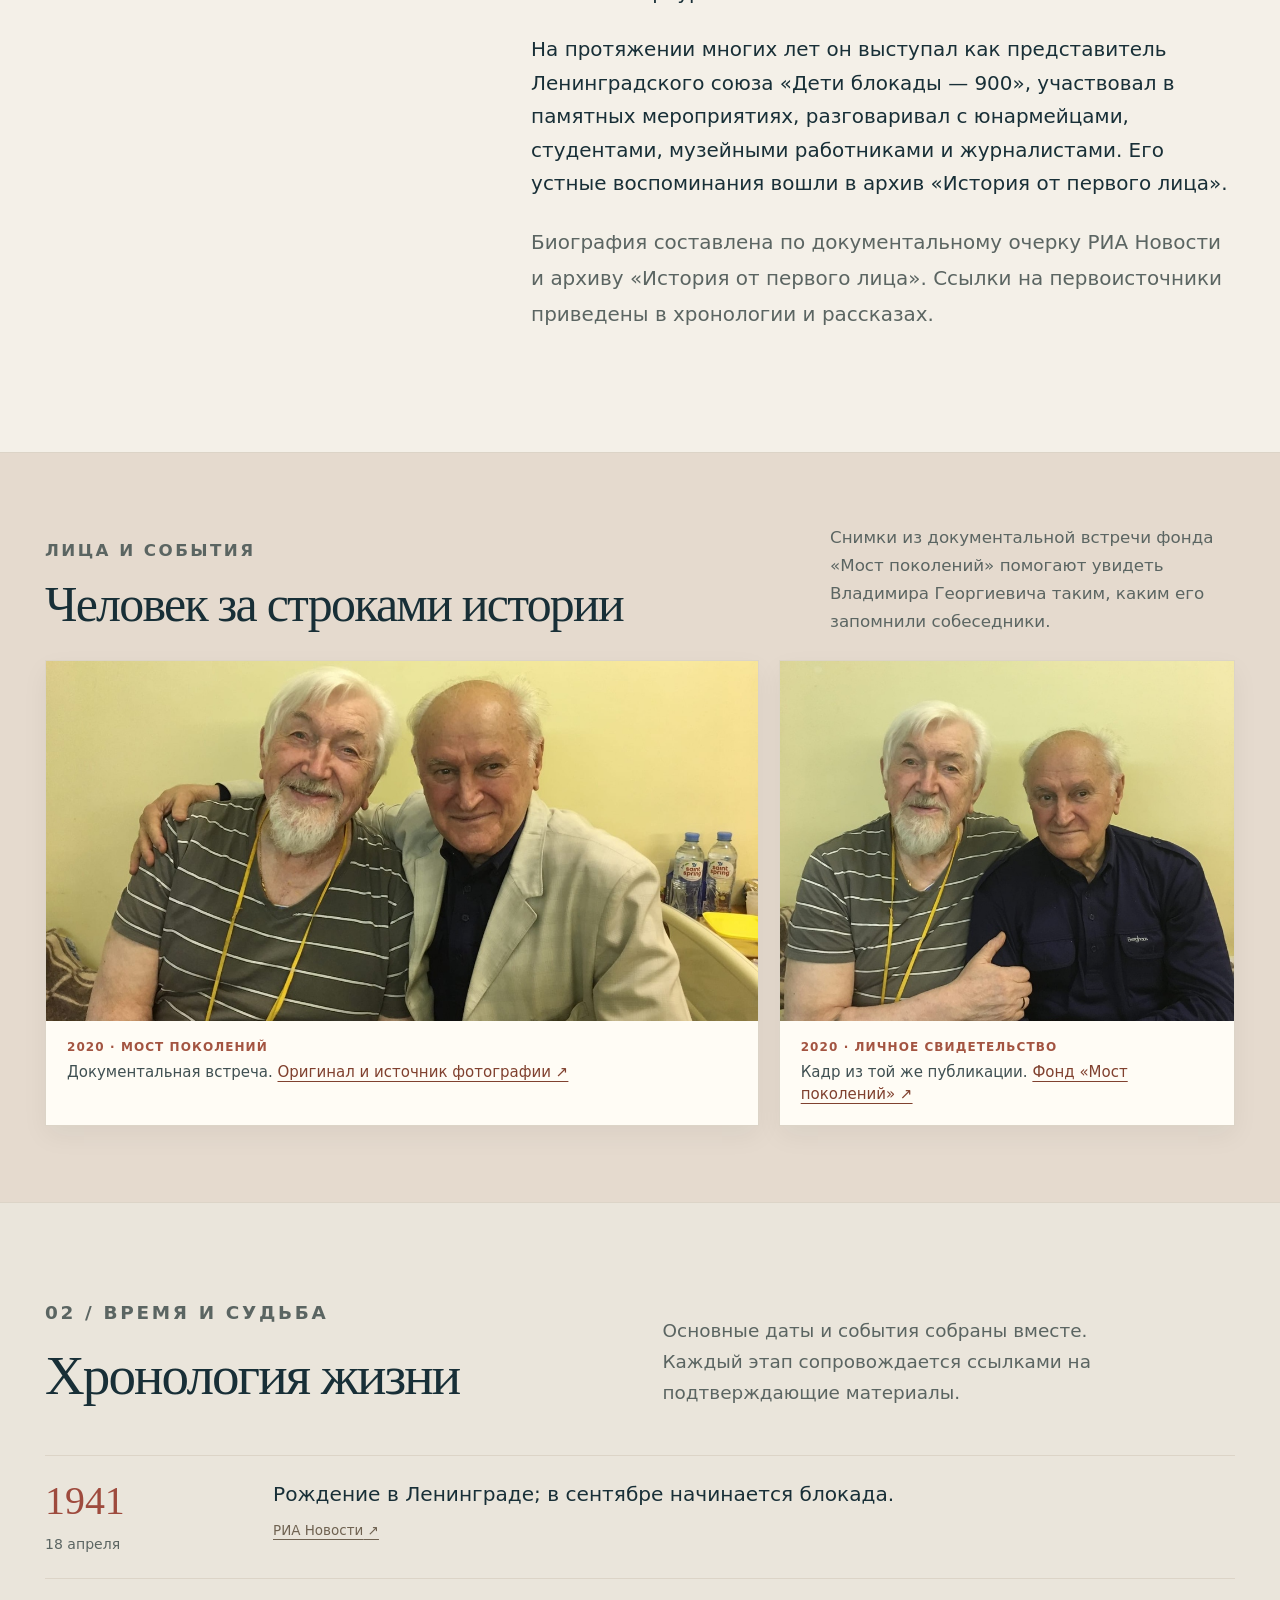
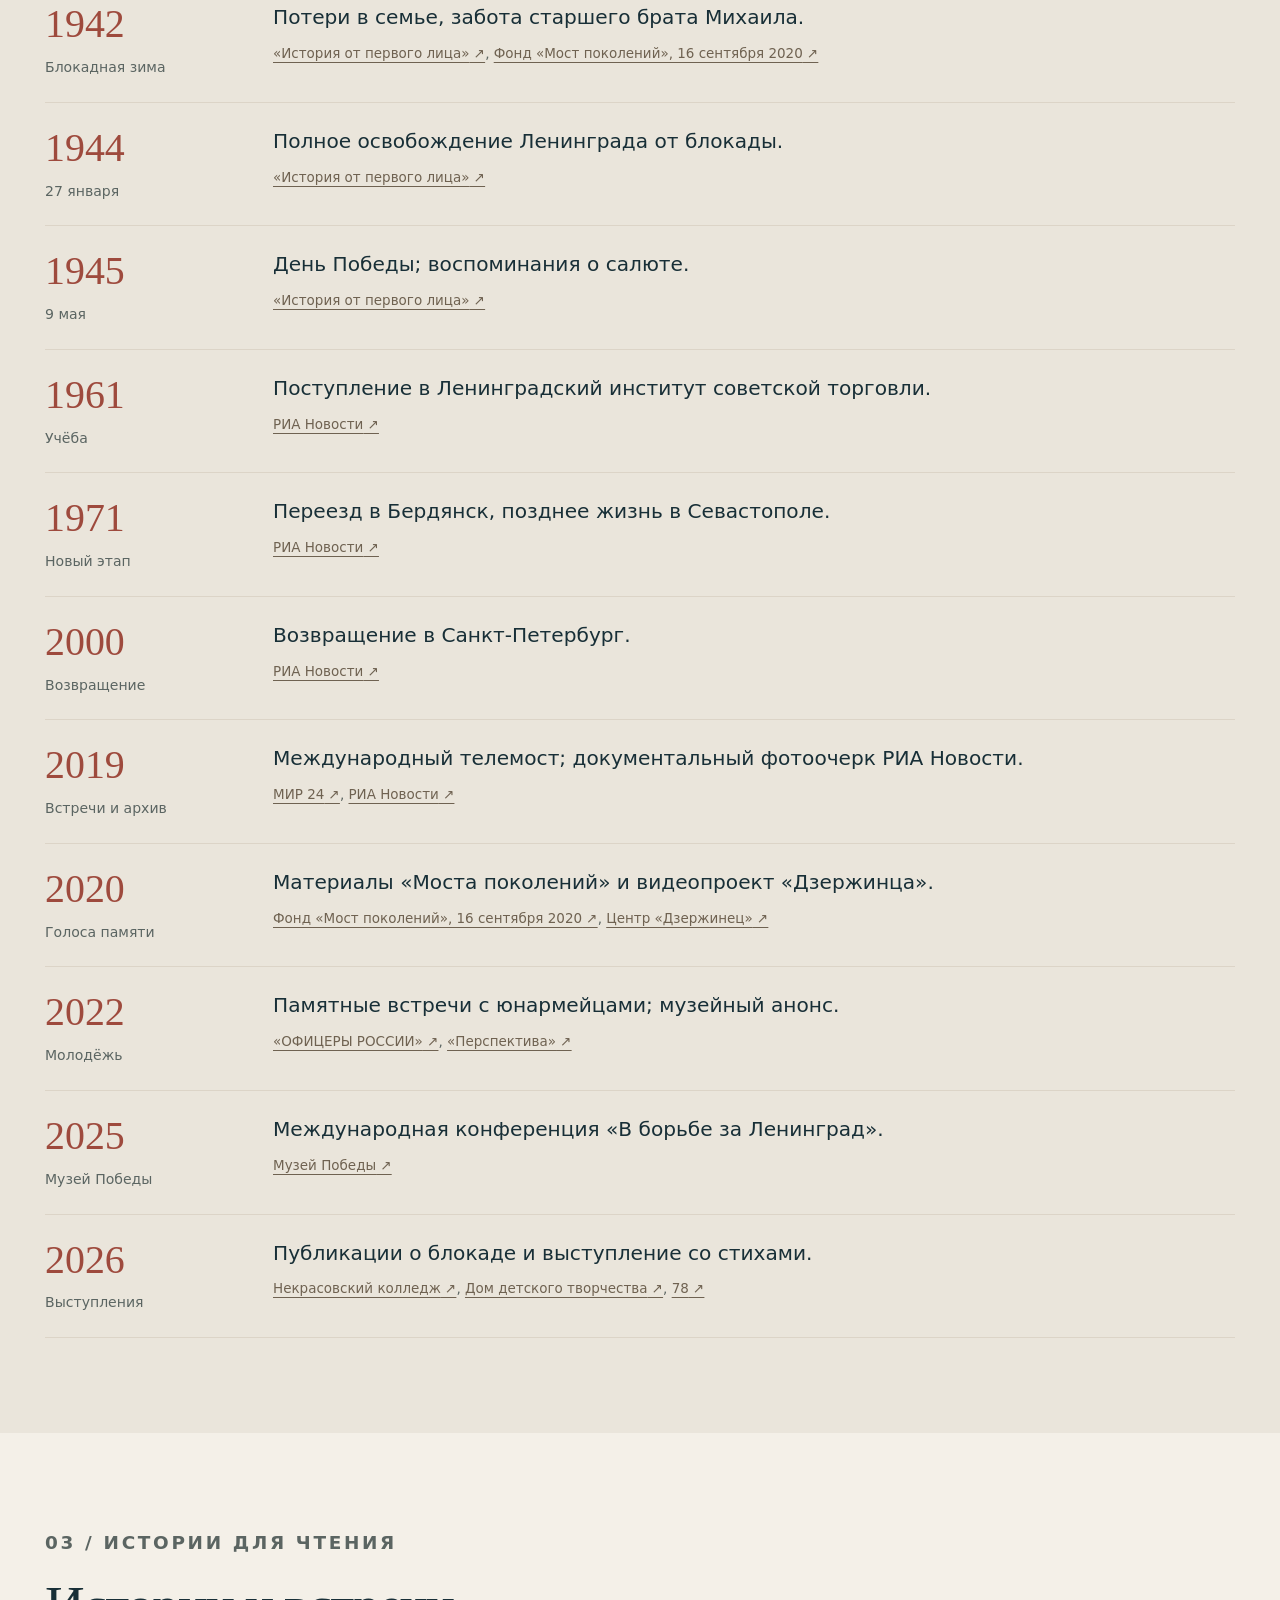
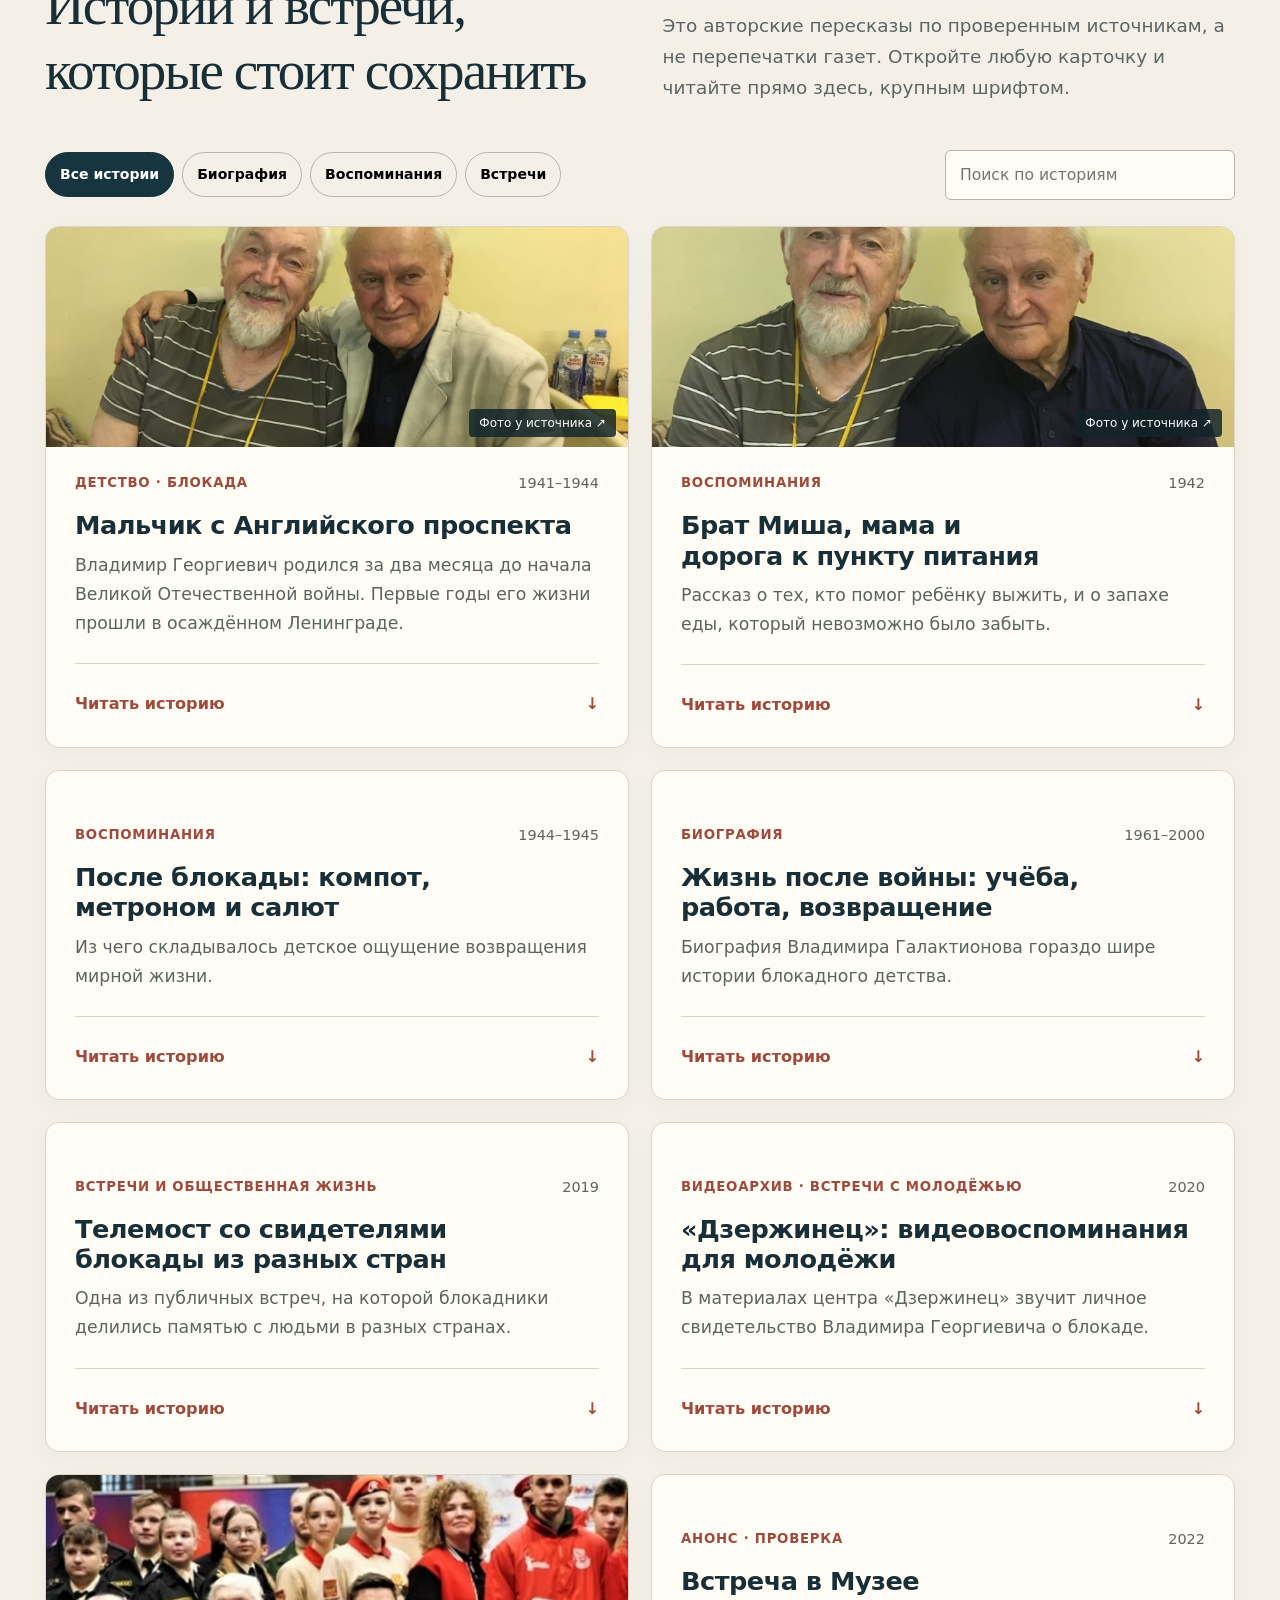
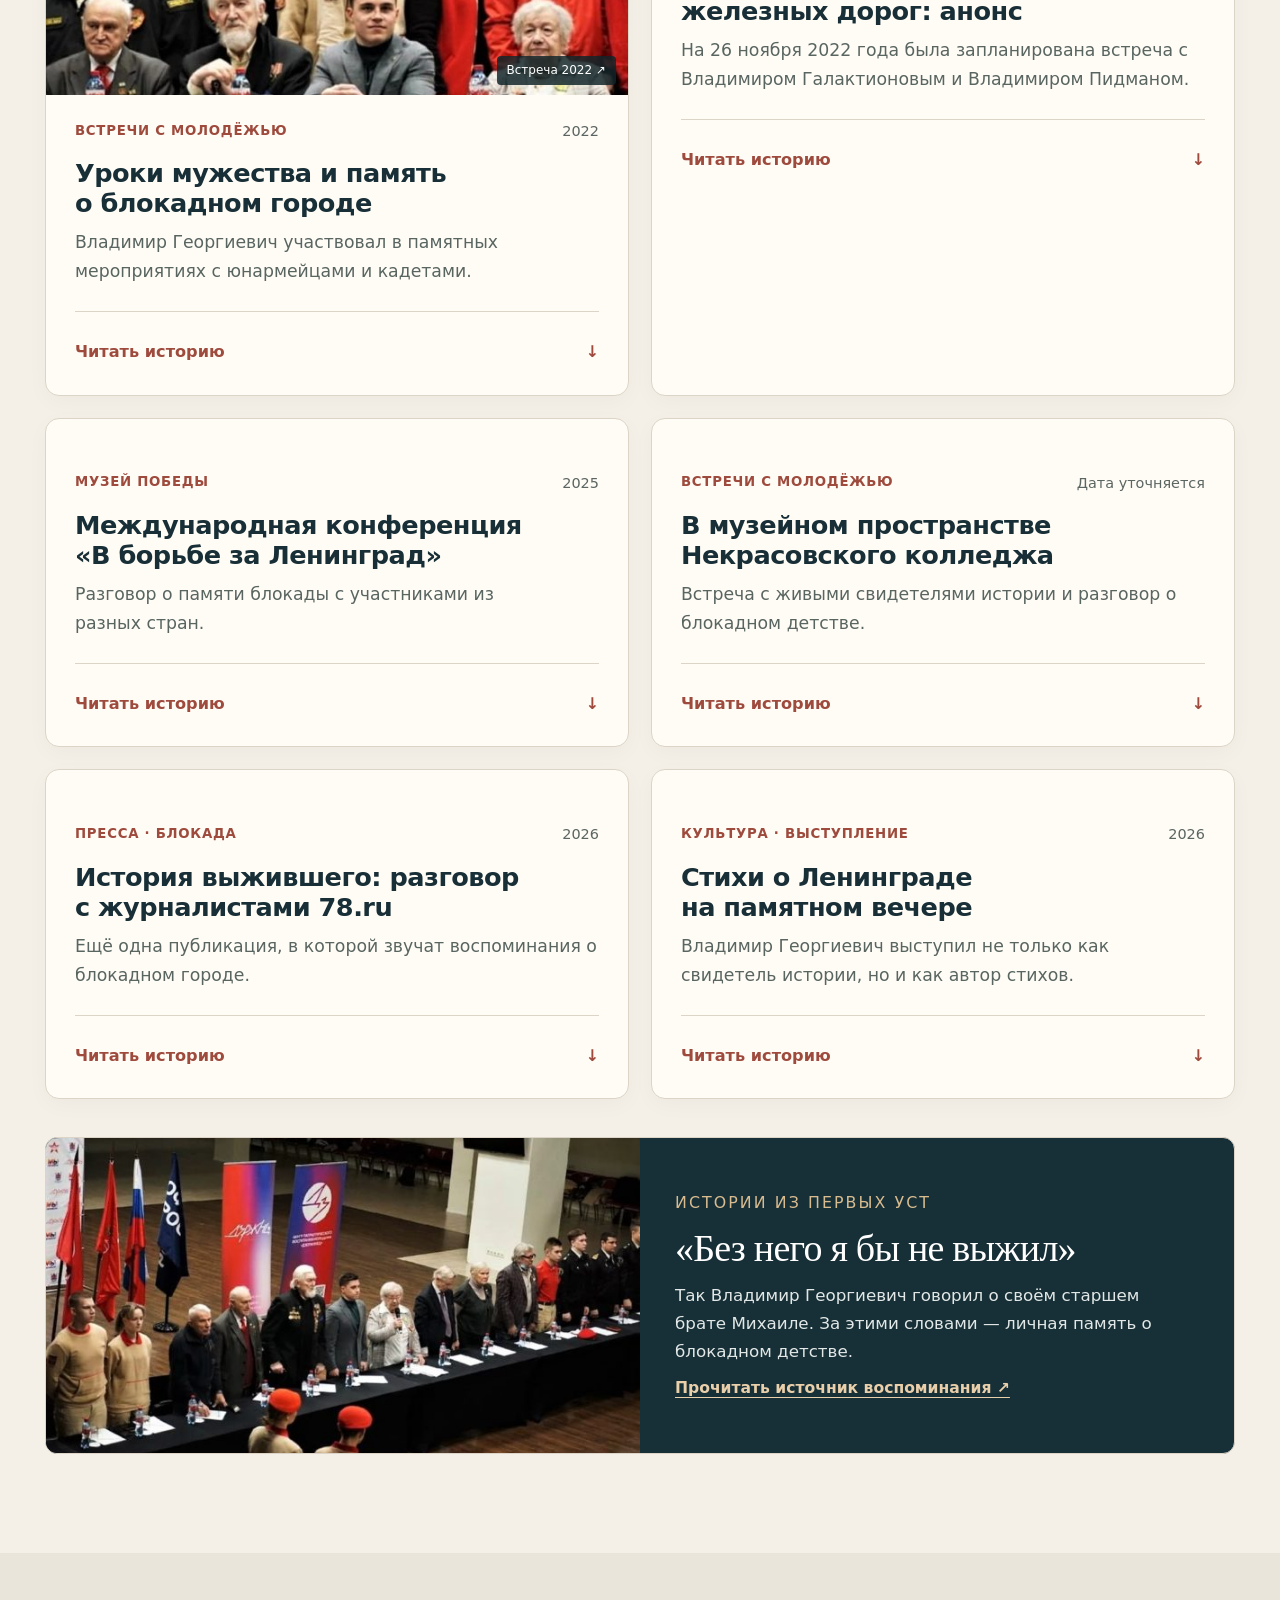
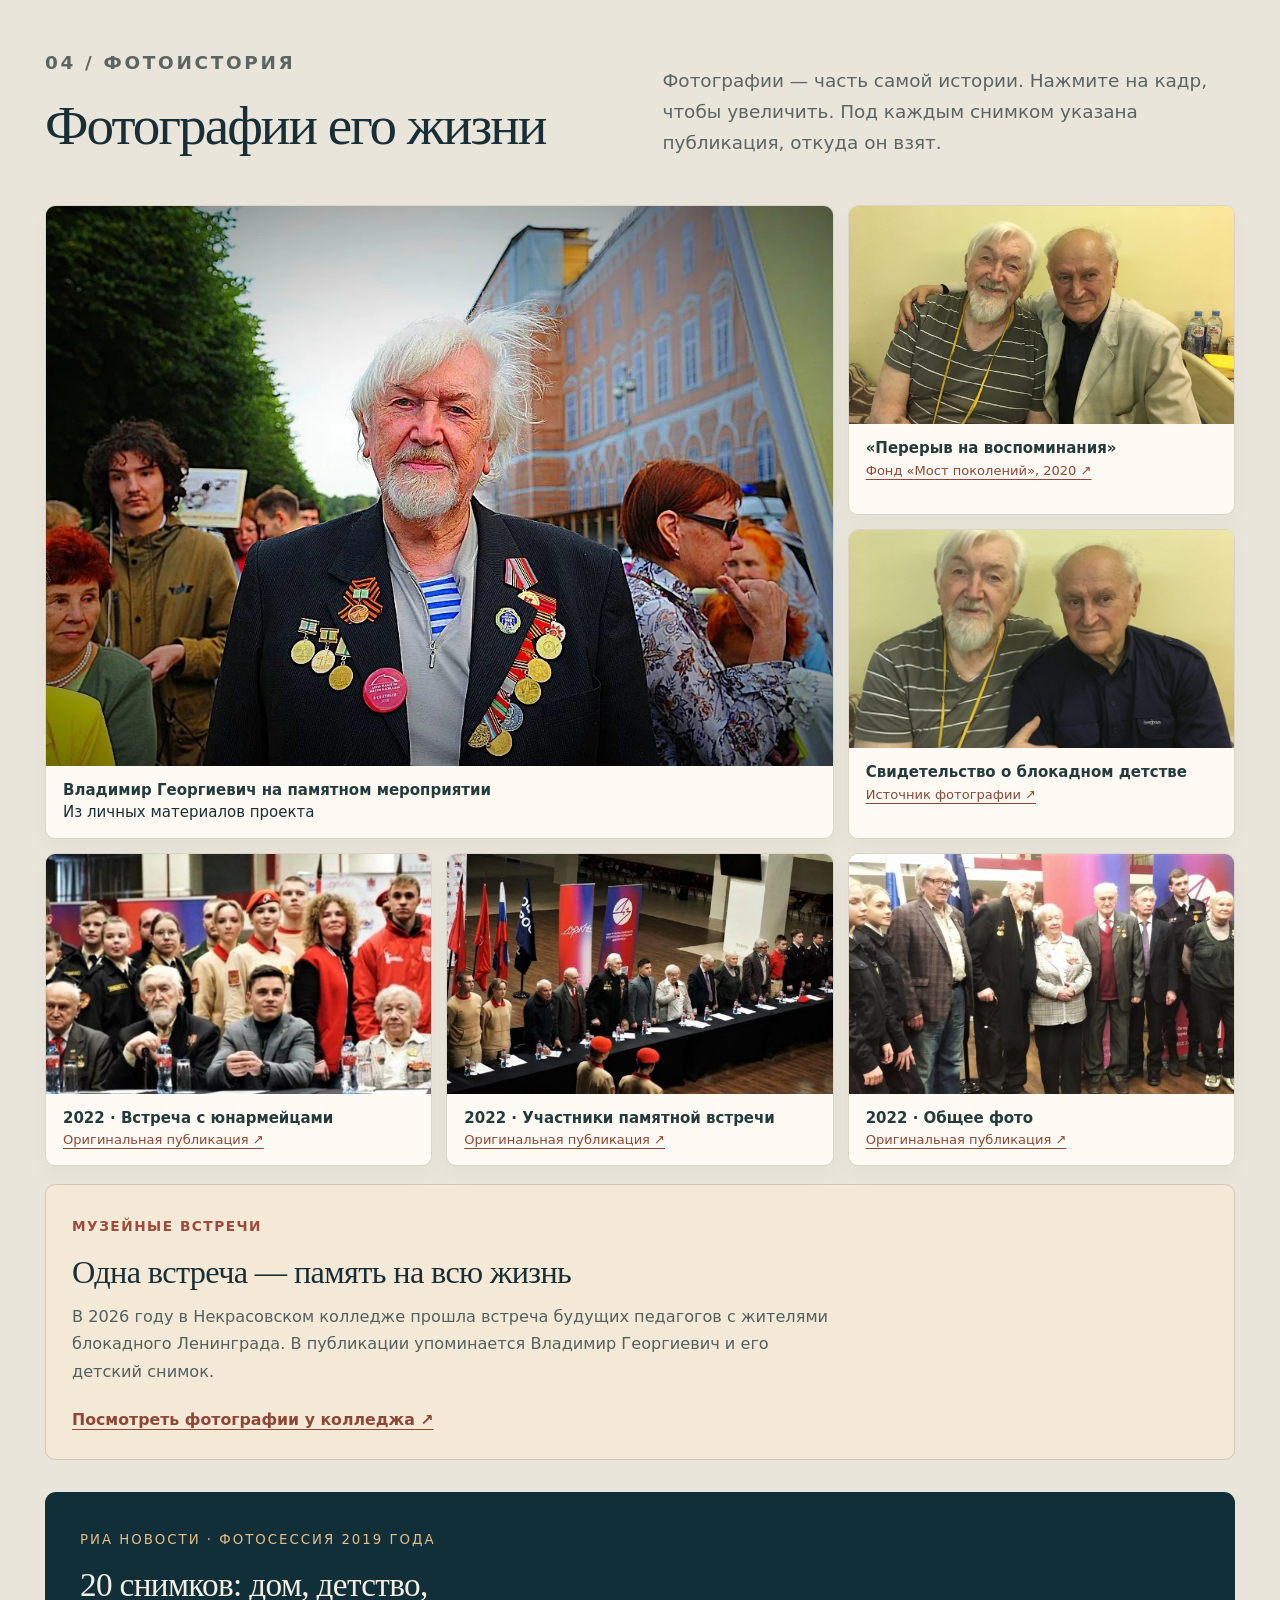
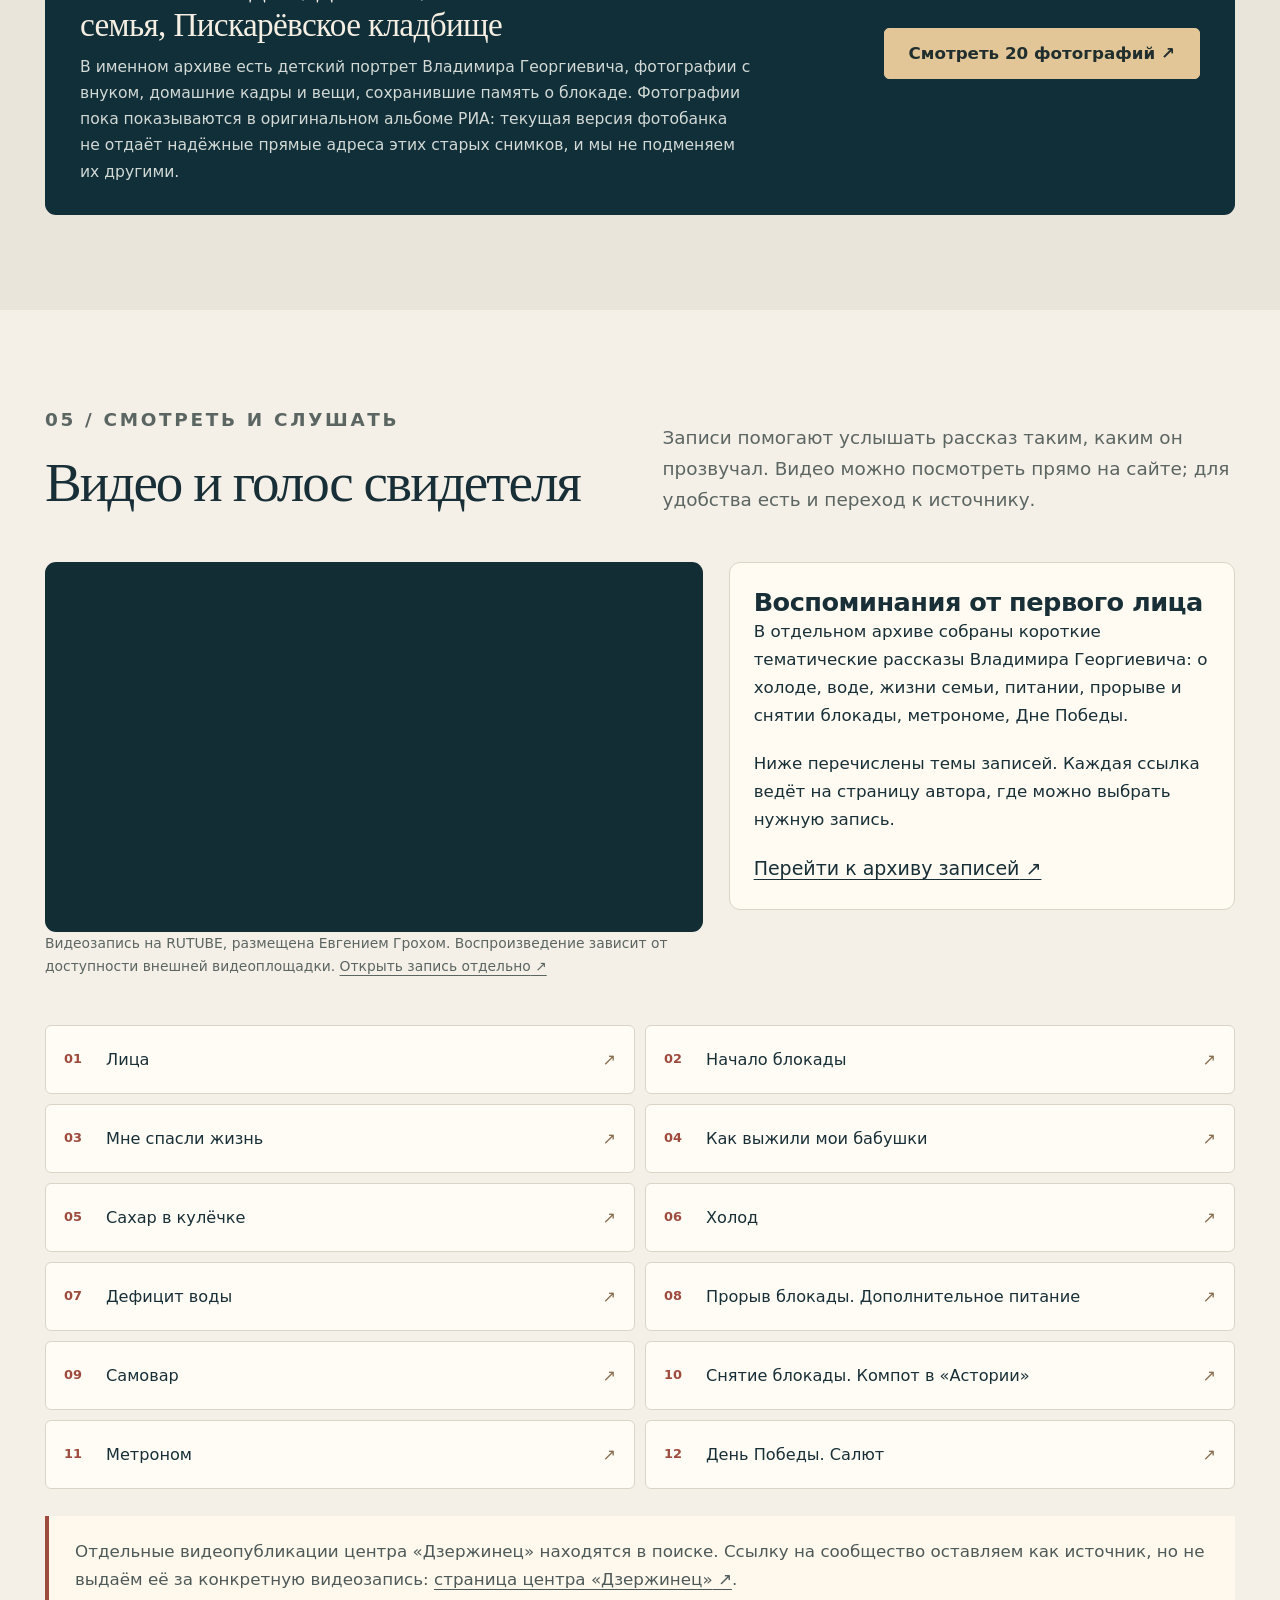
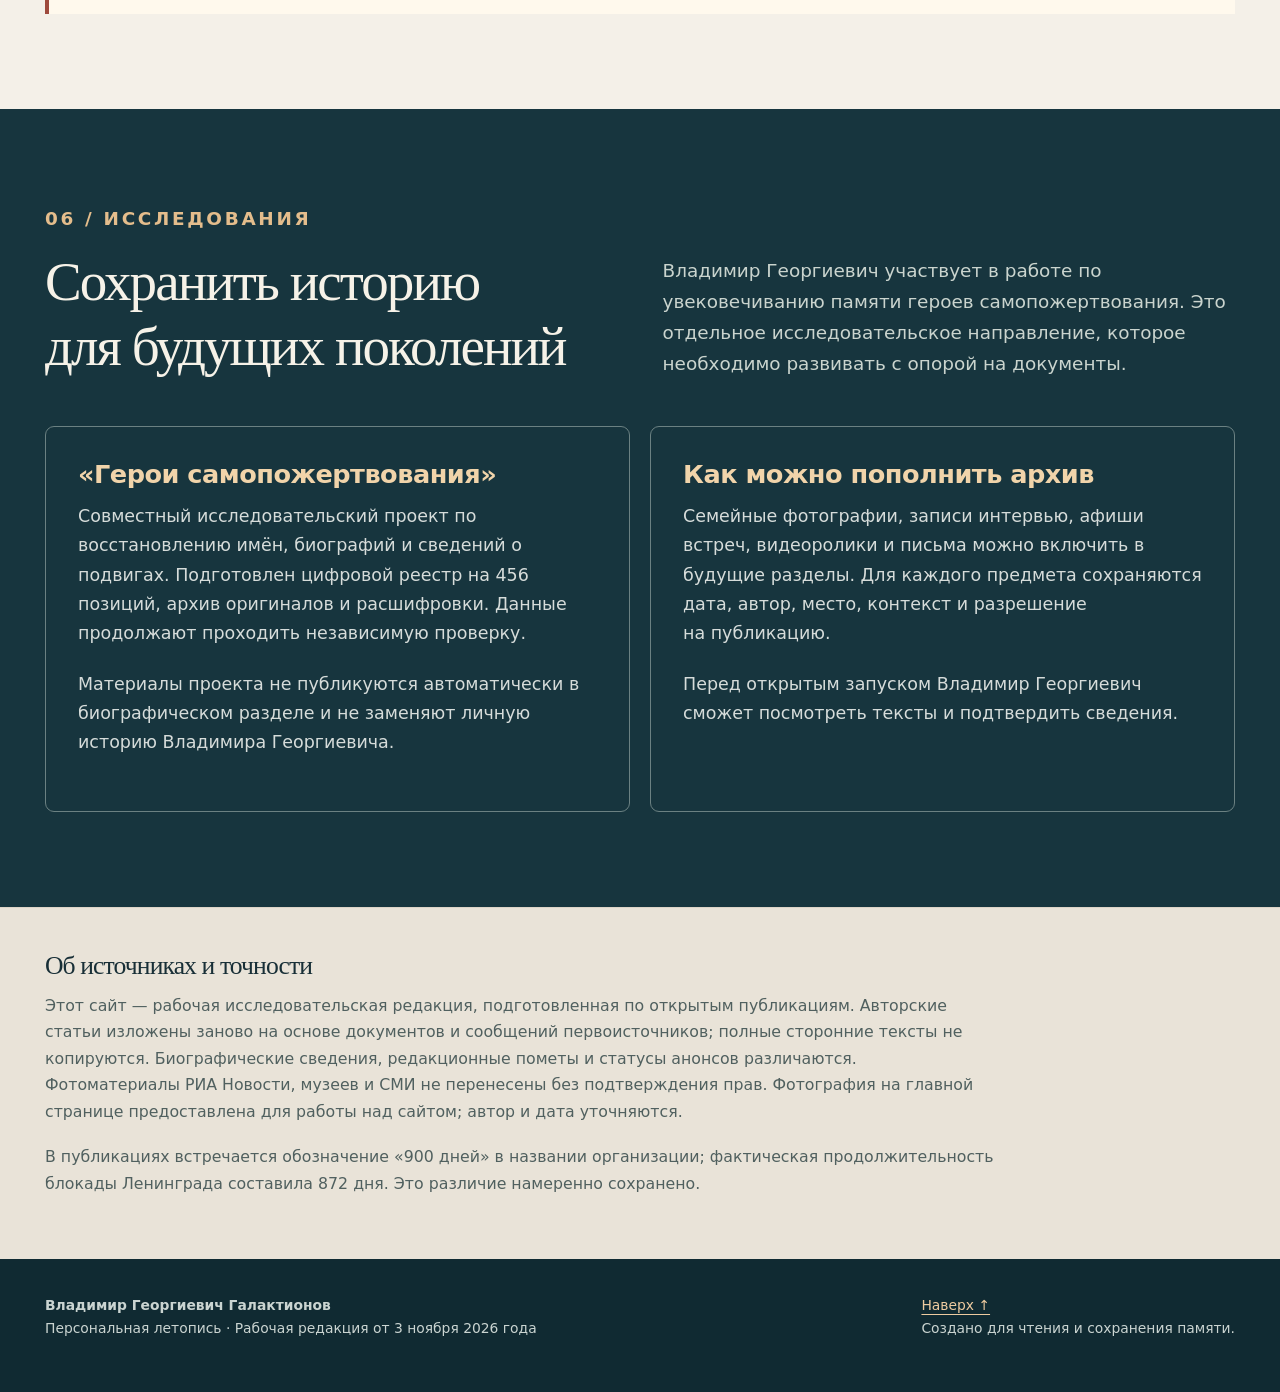
==== commit 64a8ee0f: "Expand Galaktionov photo gallery with three verified 2022 youth meeting images" ====
--- a/galaktionov/index.html
+++ b/galaktionov/index.html
@@ -61,6 +61,17 @@
 .museum-card p{font-size:.85em;color:#526160;margin:0 0 18px}.museum-card a{font-size:.83em;color:#8e4736;font-weight:700}
 @media(max-width:860px){.curated-gallery .photo-tile:first-child{grid-row:auto;grid-column:span 2}.curated-gallery .photo-tile:first-child .photo-trigger img{height:420px}}
 @media(max-width:620px){.curated-gallery{grid-template-columns:1fr}.curated-gallery .photo-tile:first-child{grid-column:auto}.curated-gallery .photo-tile:first-child .photo-trigger img{height:300px}.curated-gallery .photo-tile:not(:first-child) .photo-trigger img{height:250px}}
+
+.curated-gallery{grid-template-columns:repeat(3,minmax(0,1fr));align-items:stretch}
+.curated-gallery .photo-tile:first-child{grid-column:span 2;grid-row:span 2}
+.curated-gallery .photo-tile:first-child .photo-trigger img{height:560px}
+.curated-gallery .photo-tile:not(:first-child) .photo-trigger img{height:218px}
+.curated-gallery .photo-tile:nth-child(n+4) .photo-trigger img{height:240px}
+.museum-card{margin-top:18px;display:block}
+.museum-card h3{font-size:1.7em}
+.museum-card p{max-width:820px}
+@media(max-width:900px){.curated-gallery{grid-template-columns:repeat(2,minmax(0,1fr))}.curated-gallery .photo-tile:first-child{grid-column:span 2;grid-row:auto}.curated-gallery .photo-tile:first-child .photo-trigger img{height:395px}}
+@media(max-width:600px){.curated-gallery{grid-template-columns:1fr}.curated-gallery .photo-tile:first-child{grid-column:auto}.curated-gallery .photo-tile:first-child .photo-trigger img{height:270px}.curated-gallery .photo-tile:not(:first-child) .photo-trigger img{height:245px}}
 </style></head><body>
 <a class="skip" href="#main">Перейти к основному содержанию</a>
 <header class="topbar"><div class="container topinner"><a class="logo" href="#home">Владимир Галактионов<small>Живая память Ленинграда</small></a><nav aria-label="Навигация по разделам" class="nav" id="mainnav"><a href="#life">Биография</a><a href="#timeline">Хронология</a><a href="#stories">Рассказы</a><a href="#photos">Фотографии</a><a href="#video">Видео</a><a href="#archive">Архив</a></nav><div aria-label="Настройка чтения" class="controls"><button aria-label="Уменьшить шрифт" class="control" id="fontMinus" type="button">А−</button><button aria-label="Увеличить шрифт" class="control" id="fontPlus" type="button">А+</button><button aria-pressed="false" class="control contrast" id="high" type="button">Контраст</button></div><button aria-controls="mainnav" aria-expanded="false" class="menu" id="menu" type="button">Меню</button></div></header>
@@ -103,7 +114,7 @@
 <h3>«Дзержинец»: видеовоспоминания для молодёжи</h3><p class="story-lead">В материалах центра «Дзержинец» звучит личное свидетельство Владимира Георгиевича о блокаде.</p>
 <details class="story-body"><summary>Читать историю <span aria-hidden="true">↓</span></summary><div class="reading"><p class="reading-kicker">История Владимира Георгиевича</p><p>Весной 2020 года Центр патриотического воспитания молодёжи «Дзержинец» организовал серию дистанционных мероприятий к 75-летию Победы. В программу входили семейные истории, чтение фронтовых писем и показ архивных видеовоспоминаний свидетелей войны.</p><p>В информационном материале проекта приведён фрагмент рассказа Владимира Георгиевича о дополнительных порциях питания в блокадном Ленинграде и помощи старшего брата. Материал адресован молодым людям, которым важно услышать историю от её непосредственных свидетелей.</p><p>Это один из ключевых сюжетов будущего медиараздела. Видеозапись центра нужно получить по точной ссылке на публикацию или из его архива: ссылку на группу нельзя ошибочно выдавать за ссылку на конкретный ролик.</p><div class="story-end"><h4>Источники материала</h4><ul><li><a href="https://xn--80aaaagdqszrll6bep8r.xn--p1ai/?p=12102" rel="noopener noreferrer" target="_blank">Центр «Дзержинец». Архив видеоисторий, май 2020<span aria-hidden="true"> ↗</span></a></li><li><a href="https://vk.com/dz_spb" rel="noopener noreferrer" target="_blank">Центр «Дзержинец» ВКонтакте<span aria-hidden="true"> ↗</span></a></li></ul><button class="print-story" onclick="window.print()" type="button">Распечатать страницу</button></div></div></details>
 </article>
-<article class="story-card" data-cat="meetings" data-search="2022 уроки мужества и память о блокадном городе владимир георгиевич участвовал в памятных мероприятиях с юнармейцами и кадетами. в феврале 2022 года организация «офицеры россии» опубликовала отчёт о памятных мероприятиях к очередной годовщине освобождения ленинграда от блокады. среди почётных гостей был владимир георгиевич галактионов — руководитель ленинградского союза «дети блокады — 900». в программу вошли уроки мужества с участием молодёжи, встречи с блокадниками и возложение цветов на пискарёвском мемориальном кладбище. для сайта важно показывать не только факт присутствия на мероприятии, но и его смысл: свидетель блокады разговаривает с поколением, которое знает войну прежде всего по книгам и документальным фильмам." id="officers">
+<article class="story-card" data-cat="meetings" data-search="2022 уроки мужества и память о блокадном городе владимир георгиевич участвовал в памятных мероприятиях с юнармейцами и кадетами. в феврале 2022 года организация «офицеры россии» опубликовала отчёт о памятных мероприятиях к очередной годовщине освобождения ленинграда от блокады. среди почётных гостей был владимир георгиевич галактионов — руководитель ленинградского союза «дети блокады — 900». в программу вошли уроки мужества с участием молодёжи, встречи с блокадниками и возложение цветов на пискарёвском мемориальном кладбище. для сайта важно показывать не только факт присутствия на мероприятии, но и его смысл: свидетель блокады разговаривает с поколением, которое знает войну прежде всего по книгам и документальным фильмам." id="officers"><a aria-label="Посмотреть фотографию встречи с юнармейцами в 2022 году" class="story-cover" href="https://www.oficery.ru/2022/02/02/oficzery-rossii-prinyali-uchastie-v-pamyatnyh-meropriyatiyah-v-chest-78-j-godovshhiny-osvobozhdeniya-leningrada-ot-blokady/" rel="noopener noreferrer" target="_blank"><img alt="Владимир Георгиевич на встрече с юнармейцами" loading="lazy" src="assets/officers-review-01.jpeg"/><span>Встреча 2022 ↗</span></a>
 <div class="story-card-top"><span class="labelpill">Встречи с молодёжью</span><span class="yearpill">2022</span></div>
 <h3>Уроки мужества и память о блокадном городе</h3><p class="story-lead">Владимир Георгиевич участвовал в памятных мероприятиях с юнармейцами и кадетами.</p>
 <details class="story-body"><summary>Читать историю <span aria-hidden="true">↓</span></summary><div class="reading"><p class="reading-kicker">История Владимира Георгиевича</p><p>В феврале 2022 года организация «ОФИЦЕРЫ РОССИИ» опубликовала отчёт о памятных мероприятиях к очередной годовщине освобождения Ленинграда от блокады. Среди почётных гостей был Владимир Георгиевич Галактионов — руководитель Ленинградского союза «Дети блокады — 900».</p><p>В программу вошли уроки мужества с участием молодёжи, встречи с блокадниками и возложение цветов на Пискарёвском мемориальном кладбище.</p><p>Для сайта важно показывать не только факт присутствия на мероприятии, но и его смысл: свидетель блокады разговаривает с поколением, которое знает войну прежде всего по книгам и документальным фильмам.</p><div class="story-end"><h4>Источники материала</h4><ul><li><a href="https://www.oficery.ru/2022/02/02/oficzery-rossii-prinyali-uchastie-v-pamyatnyh-meropriyatiyah-v-chest-78-j-godovshhiny-osvobozhdeniya-leningrada-ot-blokady/" rel="noopener noreferrer" target="_blank">«ОФИЦЕРЫ РОССИИ». Уроки мужества, февраль 2022<span aria-hidden="true"> ↗</span></a></li></ul><button class="print-story" onclick="window.print()" type="button">Распечатать страницу</button></div></div></details>
@@ -132,14 +143,14 @@
 <div class="story-card-top"><span class="labelpill">Культура · Выступление</span><span class="yearpill">2026</span></div>
 <h3>Стихи о Ленинграде на памятном вечере</h3><p class="story-lead">Владимир Георгиевич выступил не только как свидетель истории, но и как автор стихов.</p>
 <details class="story-body"><summary>Читать историю <span aria-hidden="true">↓</span></summary><div class="reading"><p class="reading-kicker">История Владимира Георгиевича</p><p>В сентябре 2026 года Дом детского творчества опубликовал отчёт о торжественном мероприятии для ветеранов и жителей блокадного Ленинграда.</p><p>Владимир Георгиевич прочитал стихотворение Корнея Чуковского «Ленинградским детям» и собственные произведения, основанные на личных воспоминаниях.</p><p>Для сайта стоит собрать авторские стихи в отдельную литературную рубрику. Публиковать их полный текст следует с согласия Владимира Георгиевича; уже сейчас можно сохранить описание выступления и ссылку на организаторов.</p><div class="story-end"><h4>Источники материала</h4><ul><li><a href="https://ddt-i.ru/index.php?Itemid=29&amp;catid=41%3A2011-03-13-14-14-07&amp;id=3064%3A2026-09-11-11-36-30&amp;option=com_content&amp;view=article" rel="noopener noreferrer" target="_blank">Дом детского творчества. Мероприятие, сентябрь 2026<span aria-hidden="true"> ↗</span></a></li></ul><button class="print-story" onclick="window.print()" type="button">Распечатать страницу</button></div></div></details>
-</article></div><p class="nothing" hidden="" id="noResults">Ничего не найдено. Попробуйте другое слово или выберите все истории.</p><div class="photo-story-banner"><img alt="Фотография из интервью фонда «Мост поколений»" loading="lazy" src="assets/galaktionov-bridge-2020-2.jpg"/><div><small>Истории из первых уст</small><h3>«Без него я бы не выжил»</h3><p>Так Владимир Георгиевич говорил о своём старшем брате Михаиле. За этими словами — личная память о блокадном детстве.</p><a href="https://fundgenerationbridge.org/veterani/tpost/8n0kfazs8x-pereriv-na-vospominaniya-galaktionov-vla" rel="noopener noreferrer" target="_blank">Прочитать источник воспоминания ↗</a></div></div></div></section>
+</article></div><p class="nothing" hidden="" id="noResults">Ничего не найдено. Попробуйте другое слово или выберите все истории.</p><div class="photo-story-banner"><img alt="Памятная встреча с участием Владимира Георгиевича Галактионова, 2022 год" loading="lazy" src="assets/officers-review-04.jpeg"/><div><small>Истории из первых уст</small><h3>«Без него я бы не выжил»</h3><p>Так Владимир Георгиевич говорил о своём старшем брате Михаиле. За этими словами — личная память о блокадном детстве.</p><a href="https://fundgenerationbridge.org/veterani/tpost/8n0kfazs8x-pereriv-na-vospominaniya-galaktionov-vla" rel="noopener noreferrer" target="_blank">Прочитать источник воспоминания ↗</a></div></div></div></section>
 <section class="section alt" id="photos"><div class="container"><div class="section-title"><div><p class="kicker">04 / Фотоистория</p><h2>Фотографии его жизни</h2></div><p>Фотографии — часть самой истории. Нажмите на кадр, чтобы увеличить. Под каждым снимком указана публикация, откуда он взят.</p></div>
 <div class="curated-gallery">
 <figure class="photo-tile"><button aria-label="Открыть основную фотографию крупно" class="photo-trigger" data-caption="Памятная встреча. Фотография предоставлена для проекта. Точная дата и автор уточняются." data-zoom="assets/galaktionov-original.jpg" id="openPhoto" type="button"><img alt="Владимир Георгиевич Галактионов на памятной встрече с наградами" loading="lazy" src="assets/galaktionov-portrait.webp"/></button><figcaption><strong>Владимир Георгиевич на памятном мероприятии</strong>Из личных материалов проекта</figcaption></figure>
 <figure class="photo-tile"><button aria-label="Увеличить фотографию из материала фонда Мост поколений" class="photo-trigger" data-caption="Материал фонда «Мост поколений», 16 сентября 2020 года" data-zoom="assets/galaktionov-bridge-2020-1.jpg" type="button"><img alt="Фотография из материала о Владимире Галактионове, 2020" loading="lazy" src="assets/galaktionov-bridge-2020-1.jpg"/></button><figcaption><strong>«Перерыв на воспоминания»</strong><a href="https://fundgenerationbridge.org/veterani/tpost/8n0kfazs8x-pereriv-na-vospominaniya-galaktionov-vla" rel="noopener noreferrer" target="_blank">Фонд «Мост поколений», 2020 ↗</a></figcaption></figure>
 <figure class="photo-tile"><button aria-label="Увеличить вторую фотографию фонда" class="photo-trigger" data-caption="Вторая фотография из публикации фонда «Мост поколений», 2020 год" data-zoom="assets/galaktionov-bridge-2020-2.jpg" type="button"><img alt="Фотография, сопровождающая интервью Владимира Галактионова" loading="lazy" src="assets/galaktionov-bridge-2020-2.jpg"/></button><figcaption><strong>Свидетельство о блокадном детстве</strong><a href="https://fundgenerationbridge.org/veterani/tpost/8n0kfazs8x-pereriv-na-vospominaniya-galaktionov-vla" rel="noopener noreferrer" target="_blank">Источник фотографии ↗</a></figcaption></figure>
-<article class="museum-card"><span>МУЗЕЙНЫЕ ВСТРЕЧИ</span><h3>Одна встреча — память на всю жизнь</h3><p>В 2026 году в Некрасовском колледже прошла встреча будущих педагогов с жителями блокадного Ленинграда. В публикации упоминается Владимир Георгиевич и его детский снимок.</p><a href="https://www.nekrasovspb.kobr.gov.spb.ru/index.php/news/2412-v-preddverii-dnya-pamyati-zhertv-blokady-v-muzee-deti-i-doshkolnye-rabotniki-osazhdennogo-leningrada-proshla-vstrecha-s-zhivymi-svidetelyami-istorii.html" rel="noopener noreferrer" target="_blank">Посмотреть фотографии у колледжа ↗</a></article>
-</div>
+
+<figure class="photo-tile"><button aria-label="Увеличить фото: 2022 · Встреча с юнармейцами" class="photo-trigger" data-caption="Владимир Георгиевич и участники памятной встречи, Санкт-Петербург, январь 2022 года. Источник: организация «ОФИЦЕРЫ РОССИИ»." data-zoom="assets/officers-review-01.jpeg" type="button"><img alt="Владимир Георгиевич и участники памятной встречи, Санкт-Петербург, январь 2022 года" loading="lazy" src="assets/officers-review-01.jpeg"/></button><figcaption><strong>2022 · Встреча с юнармейцами</strong><a href="https://www.oficery.ru/2022/02/02/oficzery-rossii-prinyali-uchastie-v-pamyatnyh-meropriyatiyah-v-chest-78-j-godovshhiny-osvobozhdeniya-leningrada-ot-blokady/" rel="noopener noreferrer" target="_blank">Оригинальная публикация ↗</a></figcaption></figure><figure class="photo-tile"><button aria-label="Увеличить фото: 2022 · Участники памятной встречи" class="photo-trigger" data-caption="Владимир Георгиевич среди участников встречи за столом, январь 2022 года. Источник: организация «ОФИЦЕРЫ РОССИИ»." data-zoom="assets/officers-review-04.jpeg" type="button"><img alt="Владимир Георгиевич среди участников встречи за столом, январь 2022 года" loading="lazy" src="assets/officers-review-04.jpeg"/></button><figcaption><strong>2022 · Участники памятной встречи</strong><a href="https://www.oficery.ru/2022/02/02/oficzery-rossii-prinyali-uchastie-v-pamyatnyh-meropriyatiyah-v-chest-78-j-godovshhiny-osvobozhdeniya-leningrada-ot-blokady/" rel="noopener noreferrer" target="_blank">Оригинальная публикация ↗</a></figcaption></figure><figure class="photo-tile"><button aria-label="Увеличить фото: 2022 · Общее фото" class="photo-trigger" data-caption="Владимир Георгиевич и другие участники мероприятия, январь 2022 года. Источник: организация «ОФИЦЕРЫ РОССИИ»." data-zoom="assets/officers-review-05.jpeg" type="button"><img alt="Владимир Георгиевич и другие участники мероприятия, январь 2022 года" loading="lazy" src="assets/officers-review-05.jpeg"/></button><figcaption><strong>2022 · Общее фото</strong><a href="https://www.oficery.ru/2022/02/02/oficzery-rossii-prinyali-uchastie-v-pamyatnyh-meropriyatiyah-v-chest-78-j-godovshhiny-osvobozhdeniya-leningrada-ot-blokady/" rel="noopener noreferrer" target="_blank">Оригинальная публикация ↗</a></figcaption></figure></div><article class="museum-card"><span>МУЗЕЙНЫЕ ВСТРЕЧИ</span><h3>Одна встреча — память на всю жизнь</h3><p>В 2026 году в Некрасовском колледже прошла встреча будущих педагогов с жителями блокадного Ленинграда. В публикации упоминается Владимир Георгиевич и его детский снимок.</p><a href="https://www.nekrasovspb.kobr.gov.spb.ru/index.php/news/2412-v-preddverii-dnya-pamyati-zhertv-blokady-v-muzee-deti-i-doshkolnye-rabotniki-osazhdennogo-leningrada-proshla-vstrecha-s-zhivymi-svidetelyami-istorii.html" rel="noopener noreferrer" target="_blank">Посмотреть фотографии у колледжа ↗</a></article>
 <div class="ria-gallery-tease"><div><span class="eyebrow">РИА Новости · Фотосессия 2019 года</span><h3>20 снимков: дом, детство, семья, Пискарёвское кладбище</h3><p>В именном архиве есть детский портрет Владимира Георгиевича, фотографии с внуком, домашние кадры и вещи, сохранившие память о блокаде. Фотографии пока показываются в оригинальном альбоме РИА: текущая версия фотобанка не отдаёт надёжные прямые адреса этих старых снимков, и мы не подменяем их другими.</p></div><a class="btn" href="https://riamediabank.ru/story/list_143285573/" rel="noopener noreferrer" target="_blank">Смотреть 20 фотографий ↗</a></div>
 </div></section>
 <section class="section" id="video"><div class="container"><div class="section-title"><div><p class="kicker">05 / Смотреть и слушать</p><h2>Видео и голос свидетеля</h2></div><p>Записи помогают услышать рассказ таким, каким он прозвучал. Видео можно посмотреть прямо на сайте; для удобства есть и переход к источнику.</p></div><div class="video-wrap"><div><div class="video-shell"><iframe allow="accelerometer; autoplay; clipboard-write; encrypted-media; gyroscope; picture-in-picture; fullscreen" allowfullscreen="" loading="lazy" referrerpolicy="strict-origin-when-cross-origin" src="https://rutube.ru/play/embed/ad11e16ea0afc1b736357dd15e06e18b/" title="Воспоминания о блокаде — Владимир Георгиевич Галактионов, RUTUBE"></iframe></div><p class="media-note">Видеозапись на RUTUBE, размещена Евгением Грохом. Воспроизведение зависит от доступности внешней видеоплощадки. <a href="https://rutube.ru/video/ad11e16ea0afc1b736357dd15e06e18b/" rel="noopener noreferrer" target="_blank">Открыть запись отдельно<span aria-hidden="true"> ↗</span></a></p></div><aside class="video-fallback"><h3>Воспоминания от первого лица</h3><p>В отдельном архиве собраны короткие тематические рассказы Владимира Георгиевича: о холоде, воде, жизни семьи, питании, прорыве и снятии блокады, метрономе, Дне Победы.</p><p>Ниже перечислены темы записей. Каждая ссылка ведёт на страницу автора, где можно выбрать нужную запись.</p><a href="https://xn--80addgoadxwbcbilejre9f9h.xn--p1ai/authors/author.php?id=627" rel="noopener noreferrer" target="_blank">Перейти к архиву записей<span aria-hidden="true"> ↗</span></a></aside></div><ul class="audio-list"><li><a href="https://xn--80addgoadxwbcbilejre9f9h.xn--p1ai/authors/author.php?id=627" rel="noopener noreferrer" target="_blank"><span class="audio-num">01</span>Лица<span aria-hidden="true" class="audio-ext">↗</span></a></li><li><a href="https://xn--80addgoadxwbcbilejre9f9h.xn--p1ai/authors/author.php?id=627" rel="noopener noreferrer" target="_blank"><span class="audio-num">02</span>Начало блокады<span aria-hidden="true" class="audio-ext">↗</span></a></li><li><a href="https://xn--80addgoadxwbcbilejre9f9h.xn--p1ai/authors/author.php?id=627" rel="noopener noreferrer" target="_blank"><span class="audio-num">03</span>Мне спасли жизнь<span aria-hidden="true" class="audio-ext">↗</span></a></li><li><a href="https://xn--80addgoadxwbcbilejre9f9h.xn--p1ai/authors/author.php?id=627" rel="noopener noreferrer" target="_blank"><span class="audio-num">04</span>Как выжили мои бабушки<span aria-hidden="true" class="audio-ext">↗</span></a></li><li><a href="https://xn--80addgoadxwbcbilejre9f9h.xn--p1ai/authors/author.php?id=627" rel="noopener noreferrer" target="_blank"><span class="audio-num">05</span>Сахар в кулёчке<span aria-hidden="true" class="audio-ext">↗</span></a></li><li><a href="https://xn--80addgoadxwbcbilejre9f9h.xn--p1ai/authors/author.php?id=627" rel="noopener noreferrer" target="_blank"><span class="audio-num">06</span>Холод<span aria-hidden="true" class="audio-ext">↗</span></a></li><li><a href="https://xn--80addgoadxwbcbilejre9f9h.xn--p1ai/authors/author.php?id=627" rel="noopener noreferrer" target="_blank"><span class="audio-num">07</span>Дефицит воды<span aria-hidden="true" class="audio-ext">↗</span></a></li><li><a href="https://xn--80addgoadxwbcbilejre9f9h.xn--p1ai/authors/author.php?id=627" rel="noopener noreferrer" target="_blank"><span class="audio-num">08</span>Прорыв блокады. Дополнительное питание<span aria-hidden="true" class="audio-ext">↗</span></a></li><li><a href="https://xn--80addgoadxwbcbilejre9f9h.xn--p1ai/authors/author.php?id=627" rel="noopener noreferrer" target="_blank"><span class="audio-num">09</span>Самовар<span aria-hidden="true" class="audio-ext">↗</span></a></li><li><a href="https://xn--80addgoadxwbcbilejre9f9h.xn--p1ai/authors/author.php?id=627" rel="noopener noreferrer" target="_blank"><span class="audio-num">10</span>Снятие блокады. Компот в «Астории»<span aria-hidden="true" class="audio-ext">↗</span></a></li><li><a href="https://xn--80addgoadxwbcbilejre9f9h.xn--p1ai/authors/author.php?id=627" rel="noopener noreferrer" target="_blank"><span class="audio-num">11</span>Метроном<span aria-hidden="true" class="audio-ext">↗</span></a></li><li><a href="https://xn--80addgoadxwbcbilejre9f9h.xn--p1ai/authors/author.php?id=627" rel="noopener noreferrer" target="_blank"><span class="audio-num">12</span>День Победы. Салют<span aria-hidden="true" class="audio-ext">↗</span></a></li></ul><div class="eyecatch">Отдельные видеопубликации центра «Дзержинец» находятся в поиске. Ссылку на сообщество оставляем как источник, но не выдаём её за конкретную видеозапись: <a href="https://vk.com/dz_spb" rel="noopener noreferrer" target="_blank">страница центра «Дзержинец»<span aria-hidden="true"> ↗</span></a>.</div></div></section>
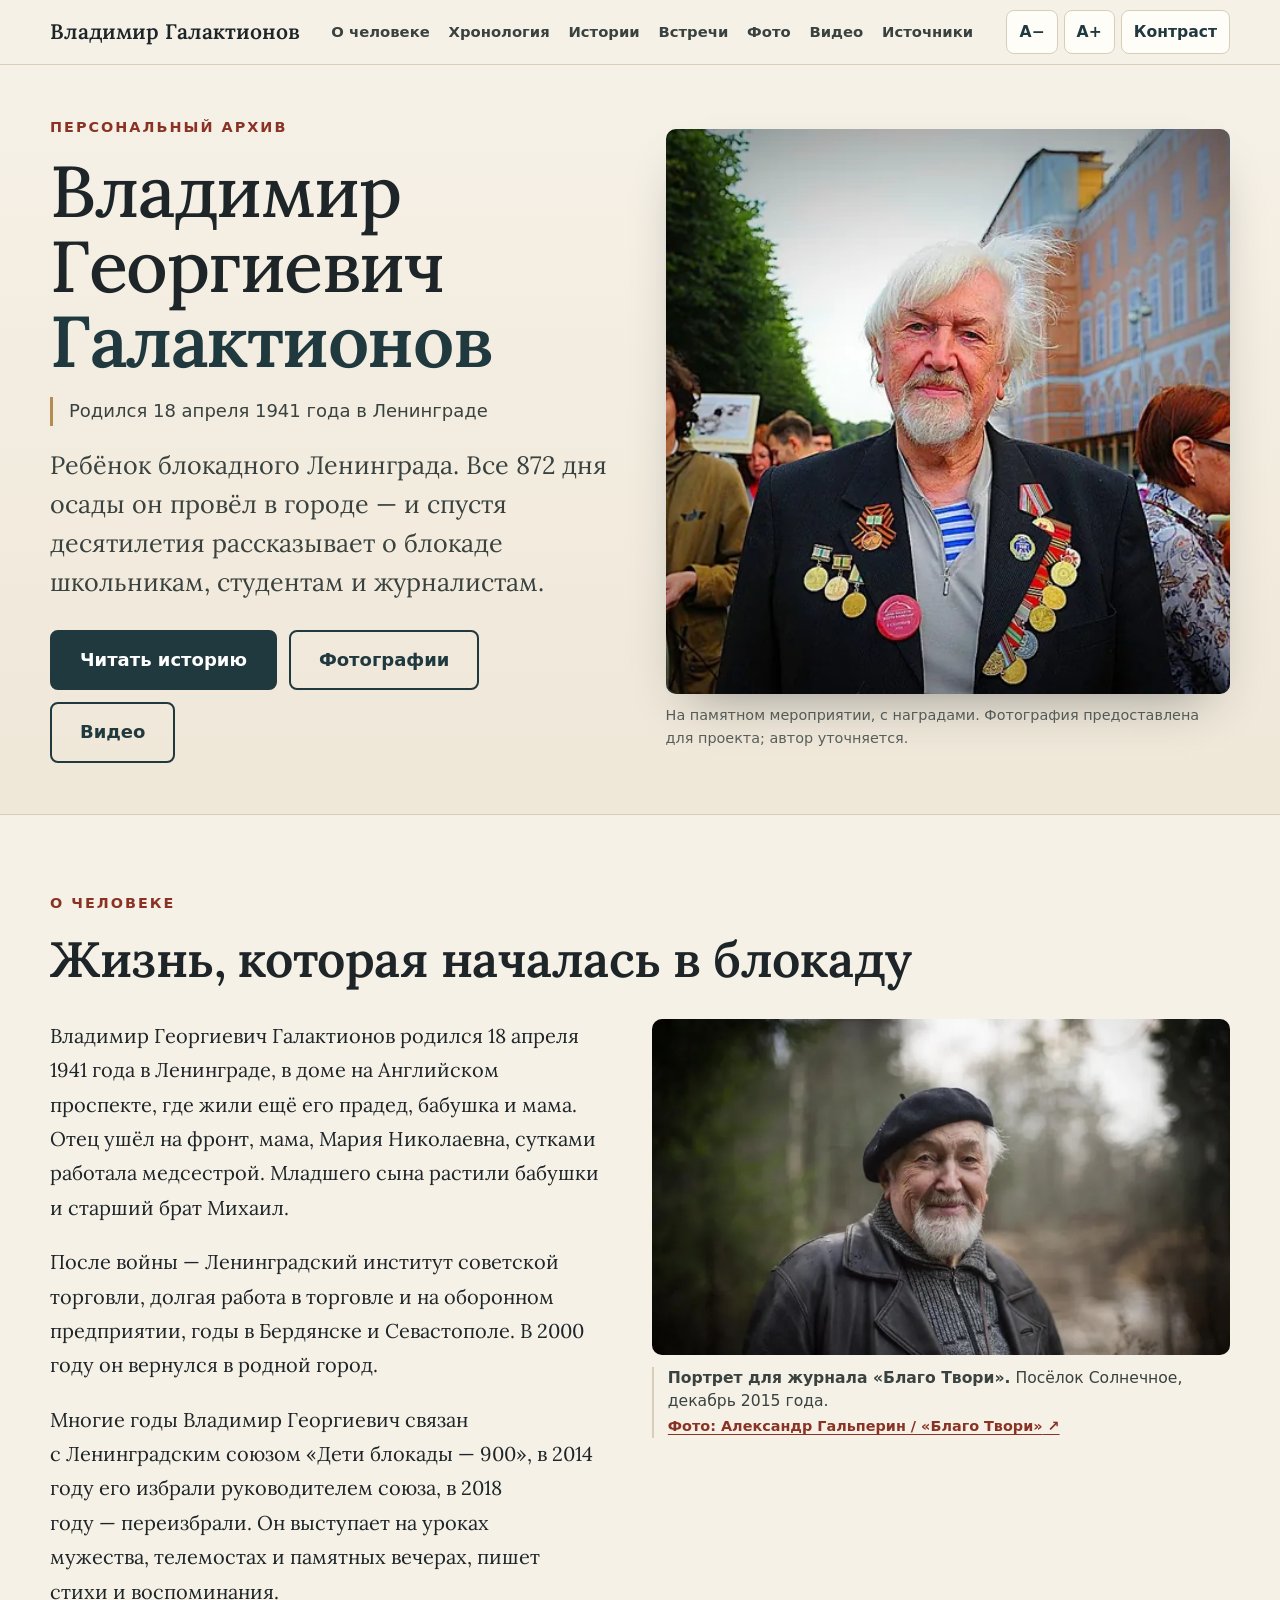
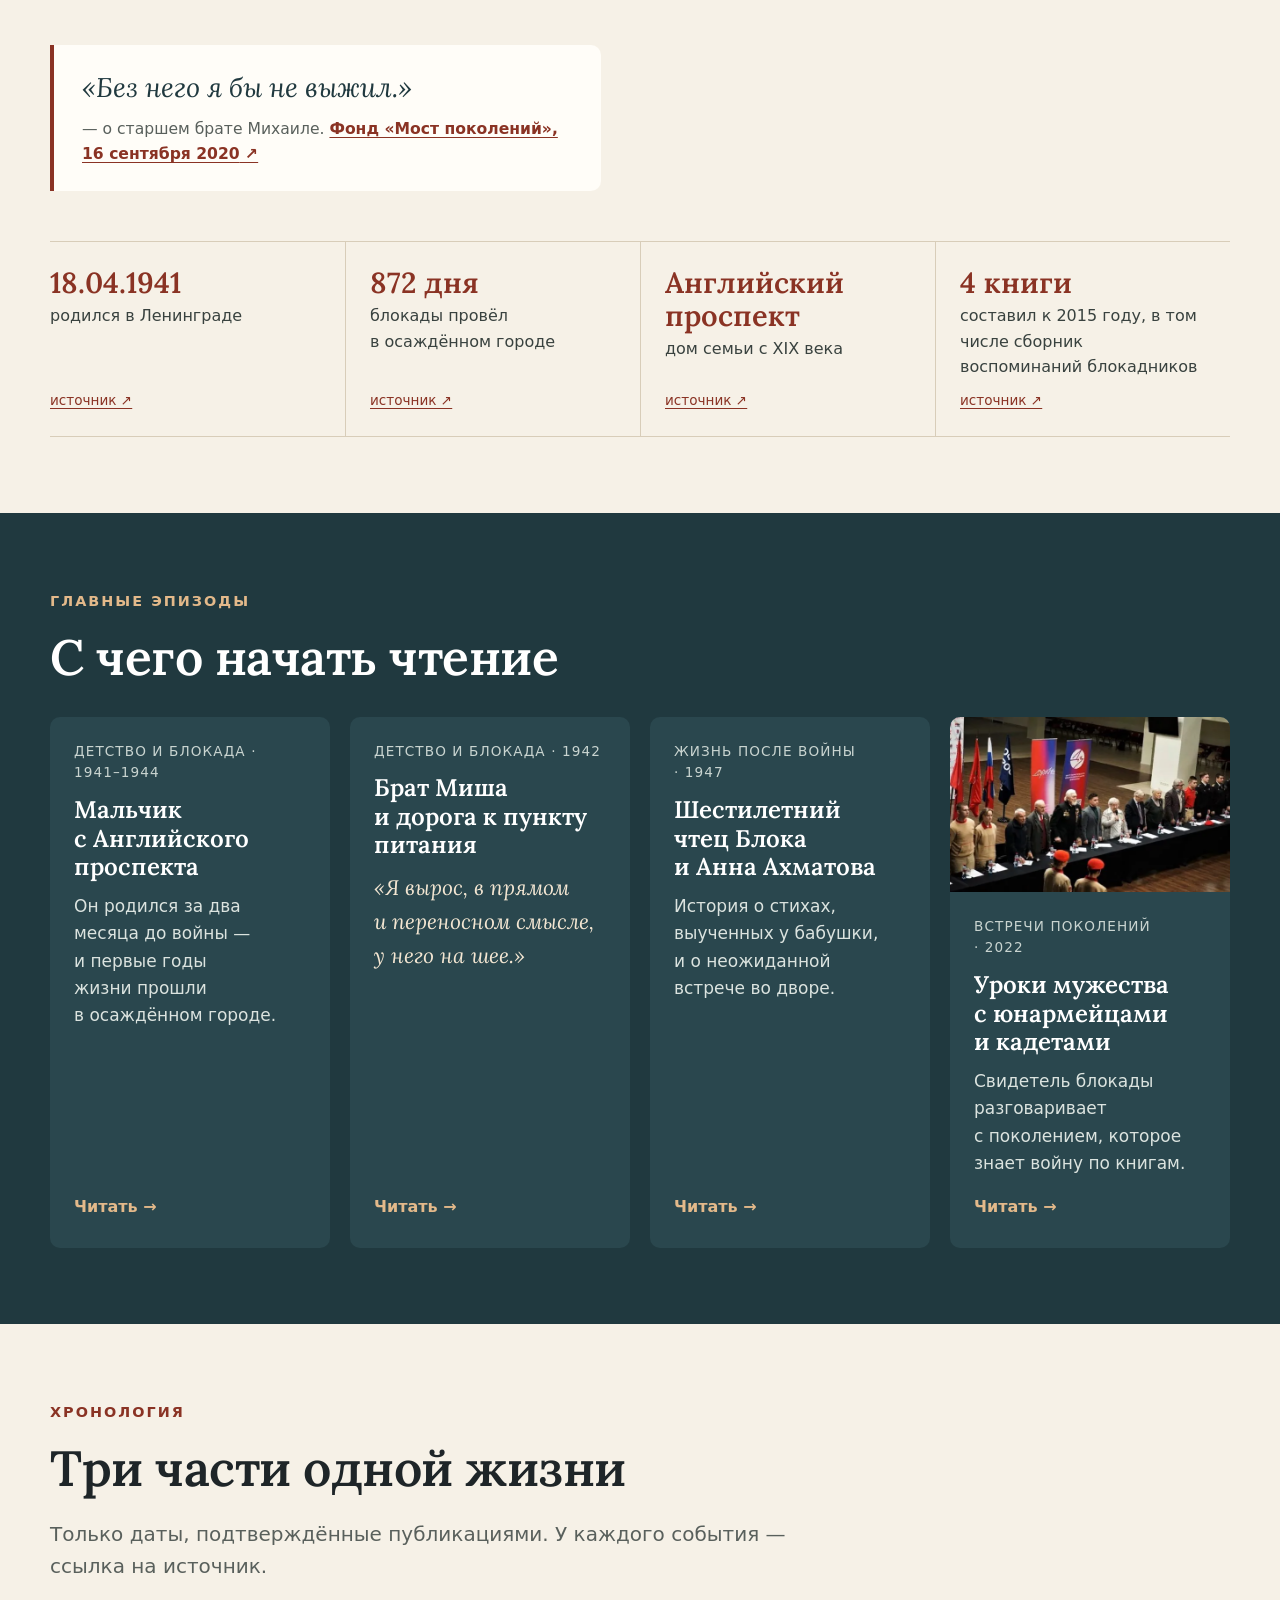
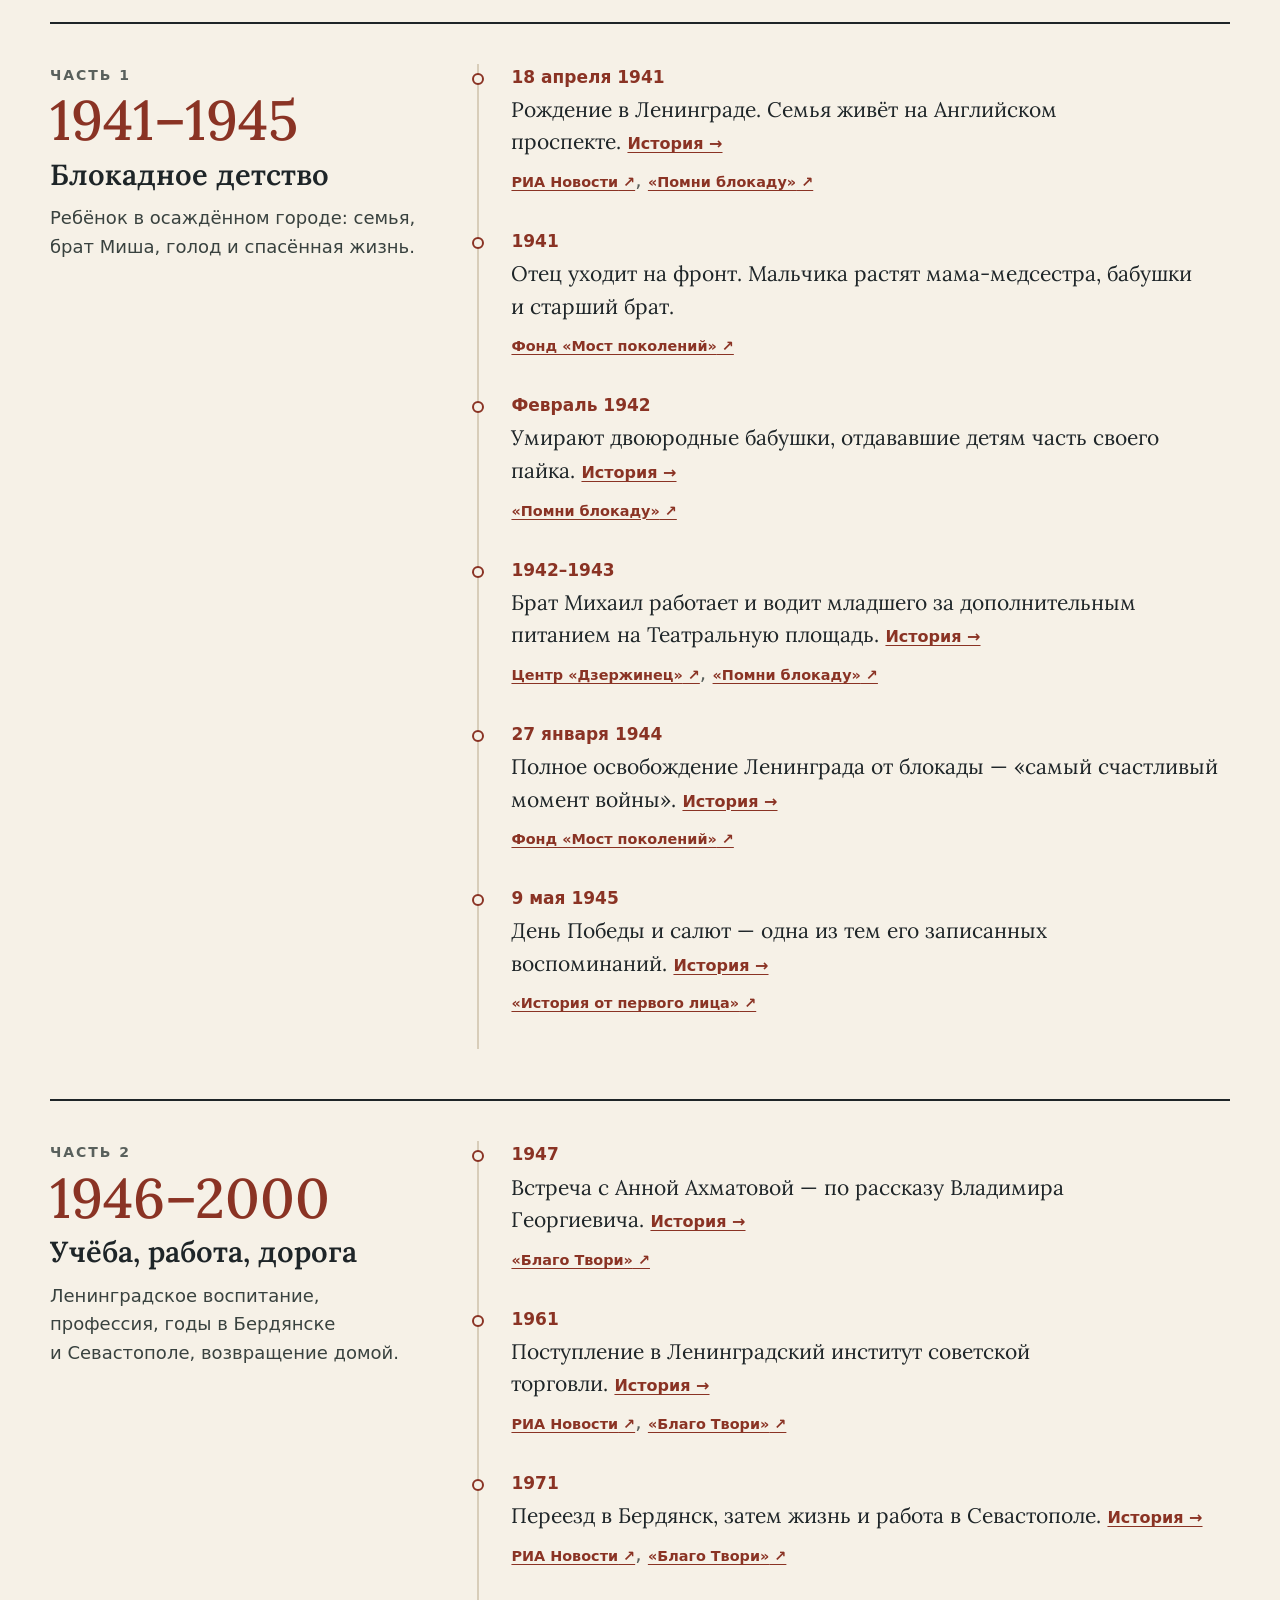
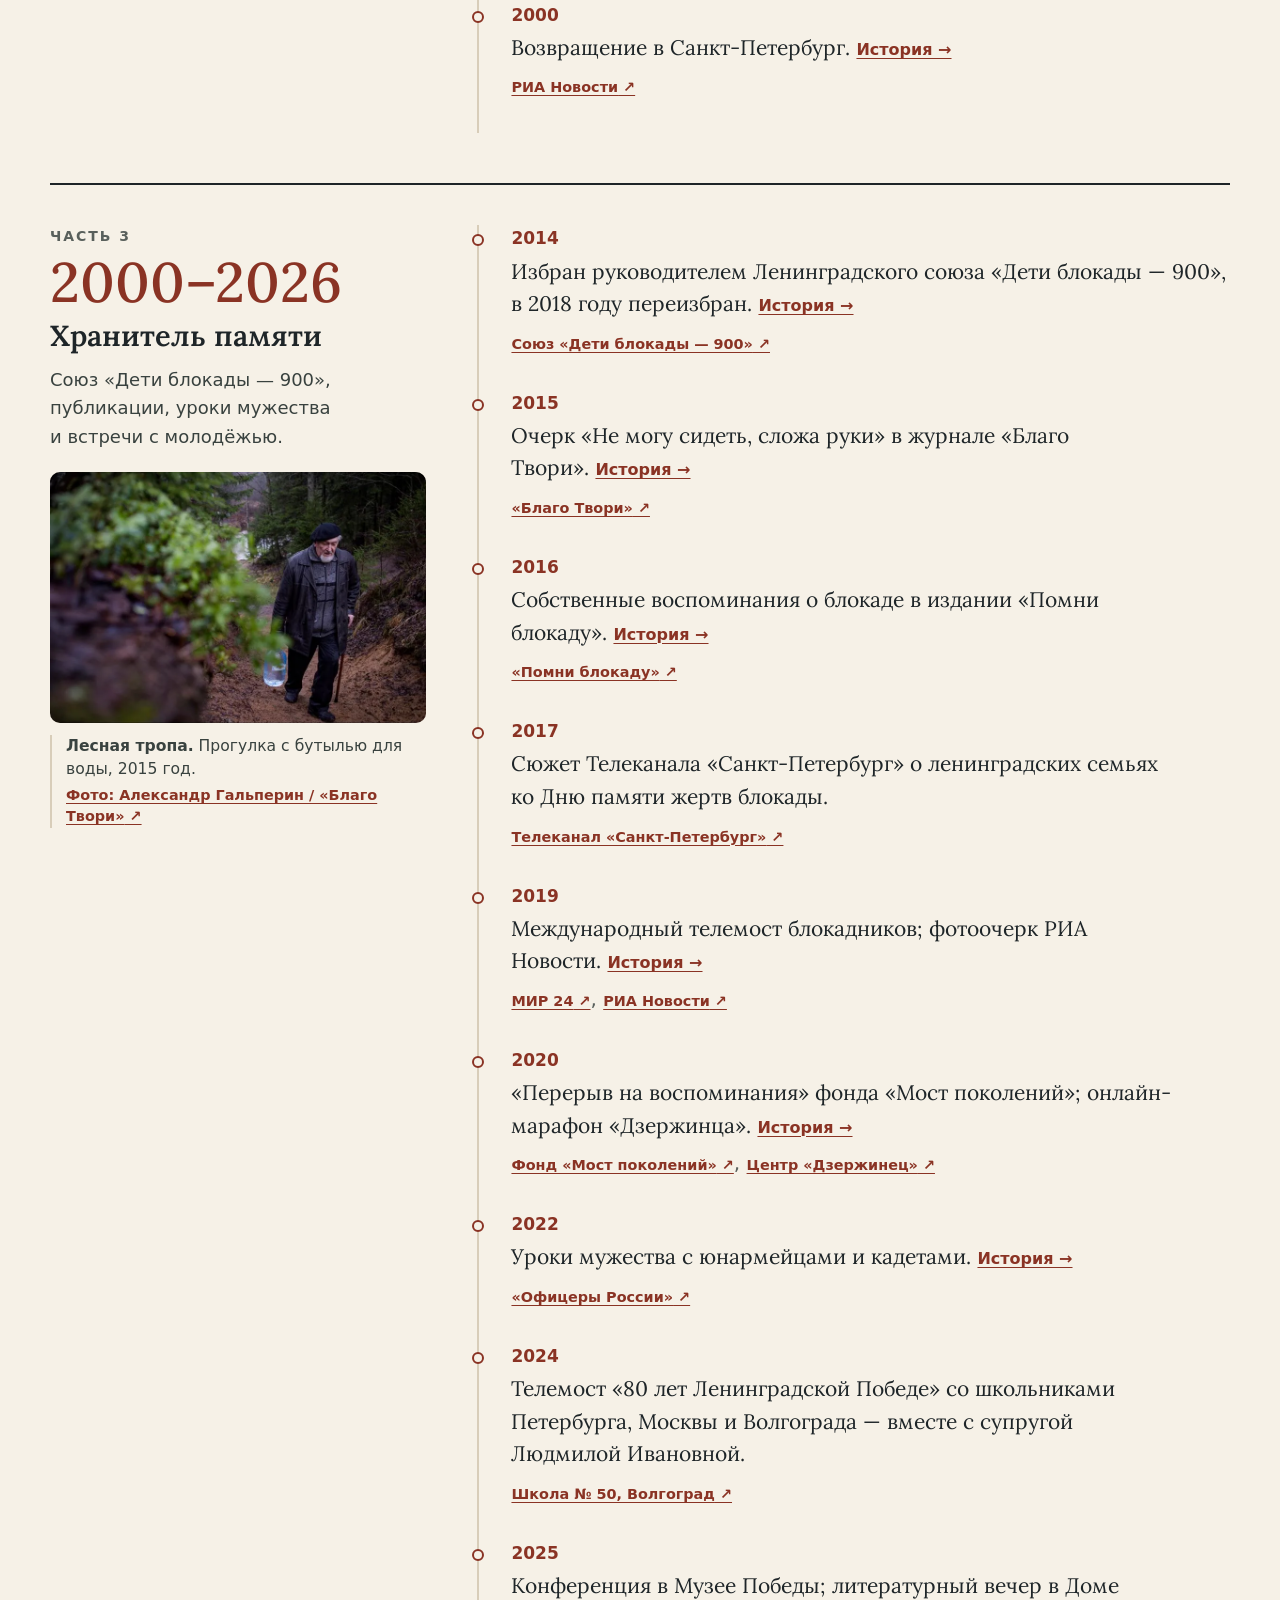
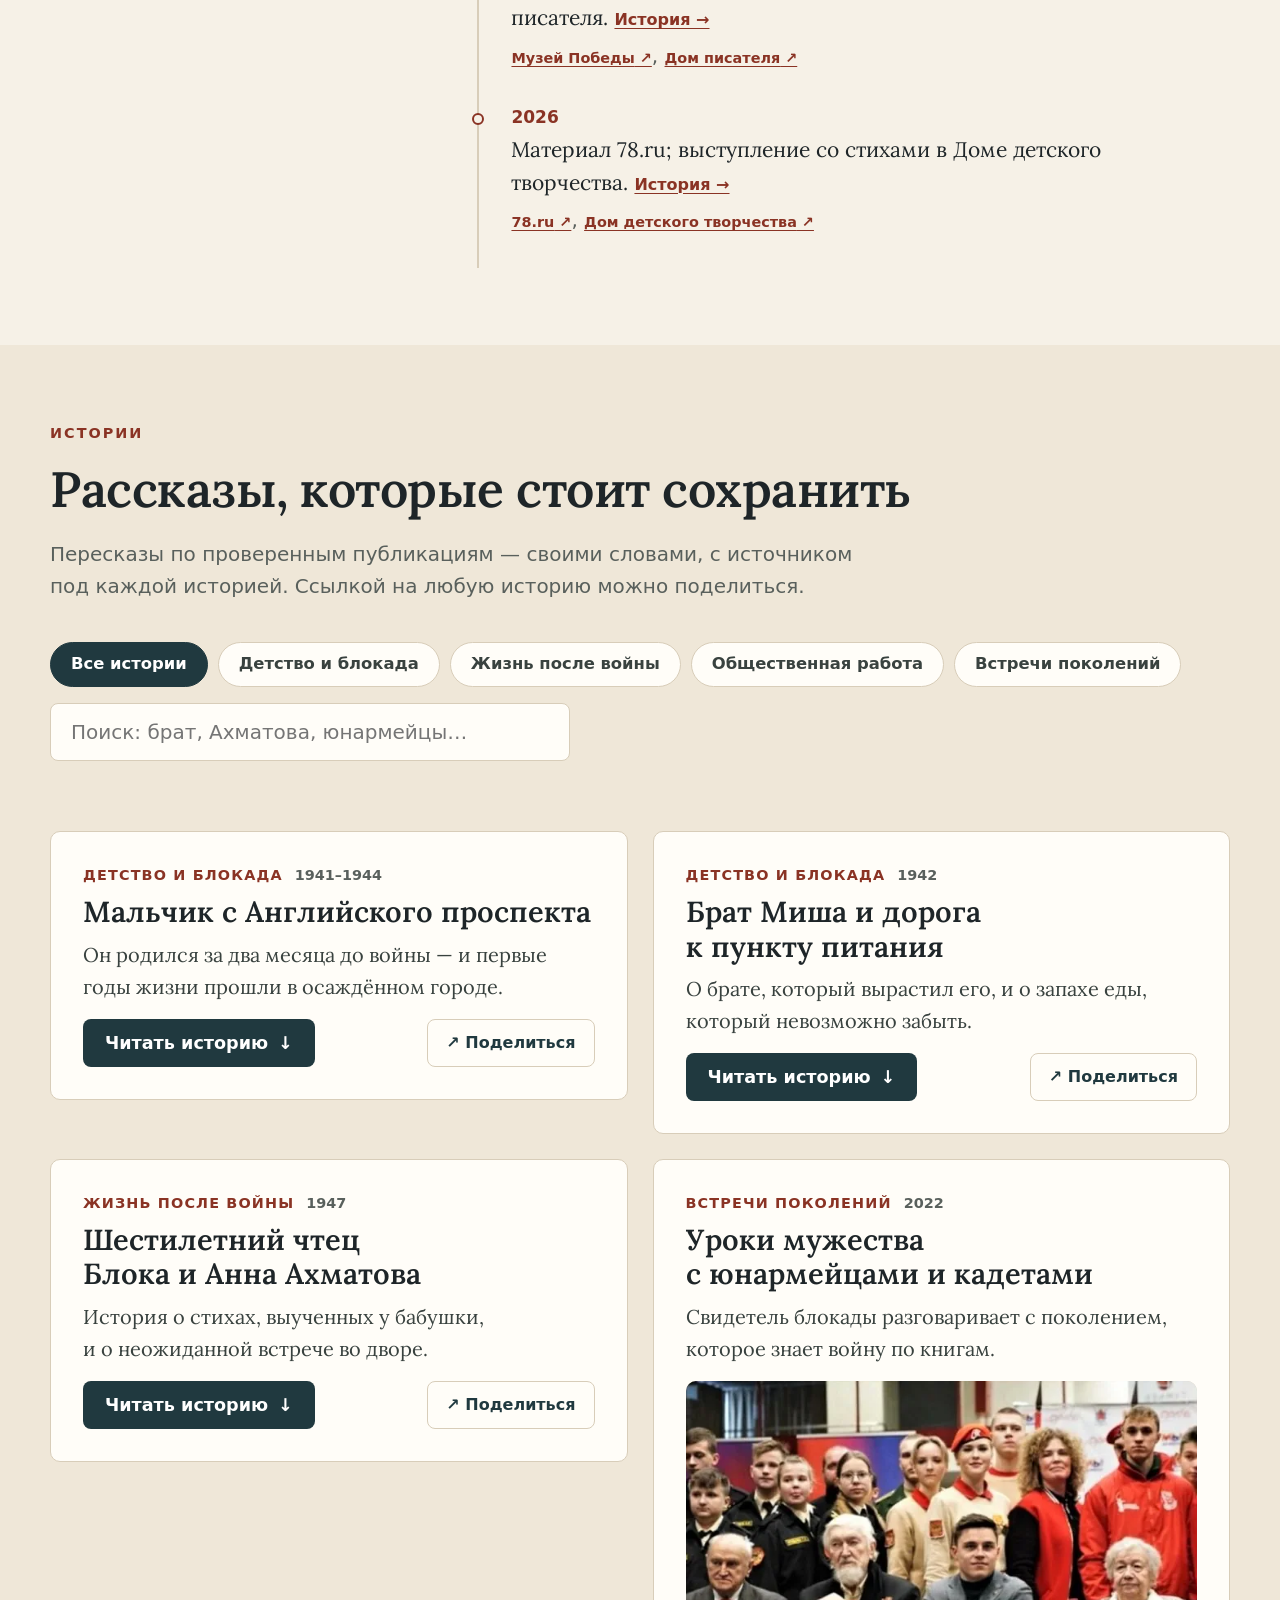
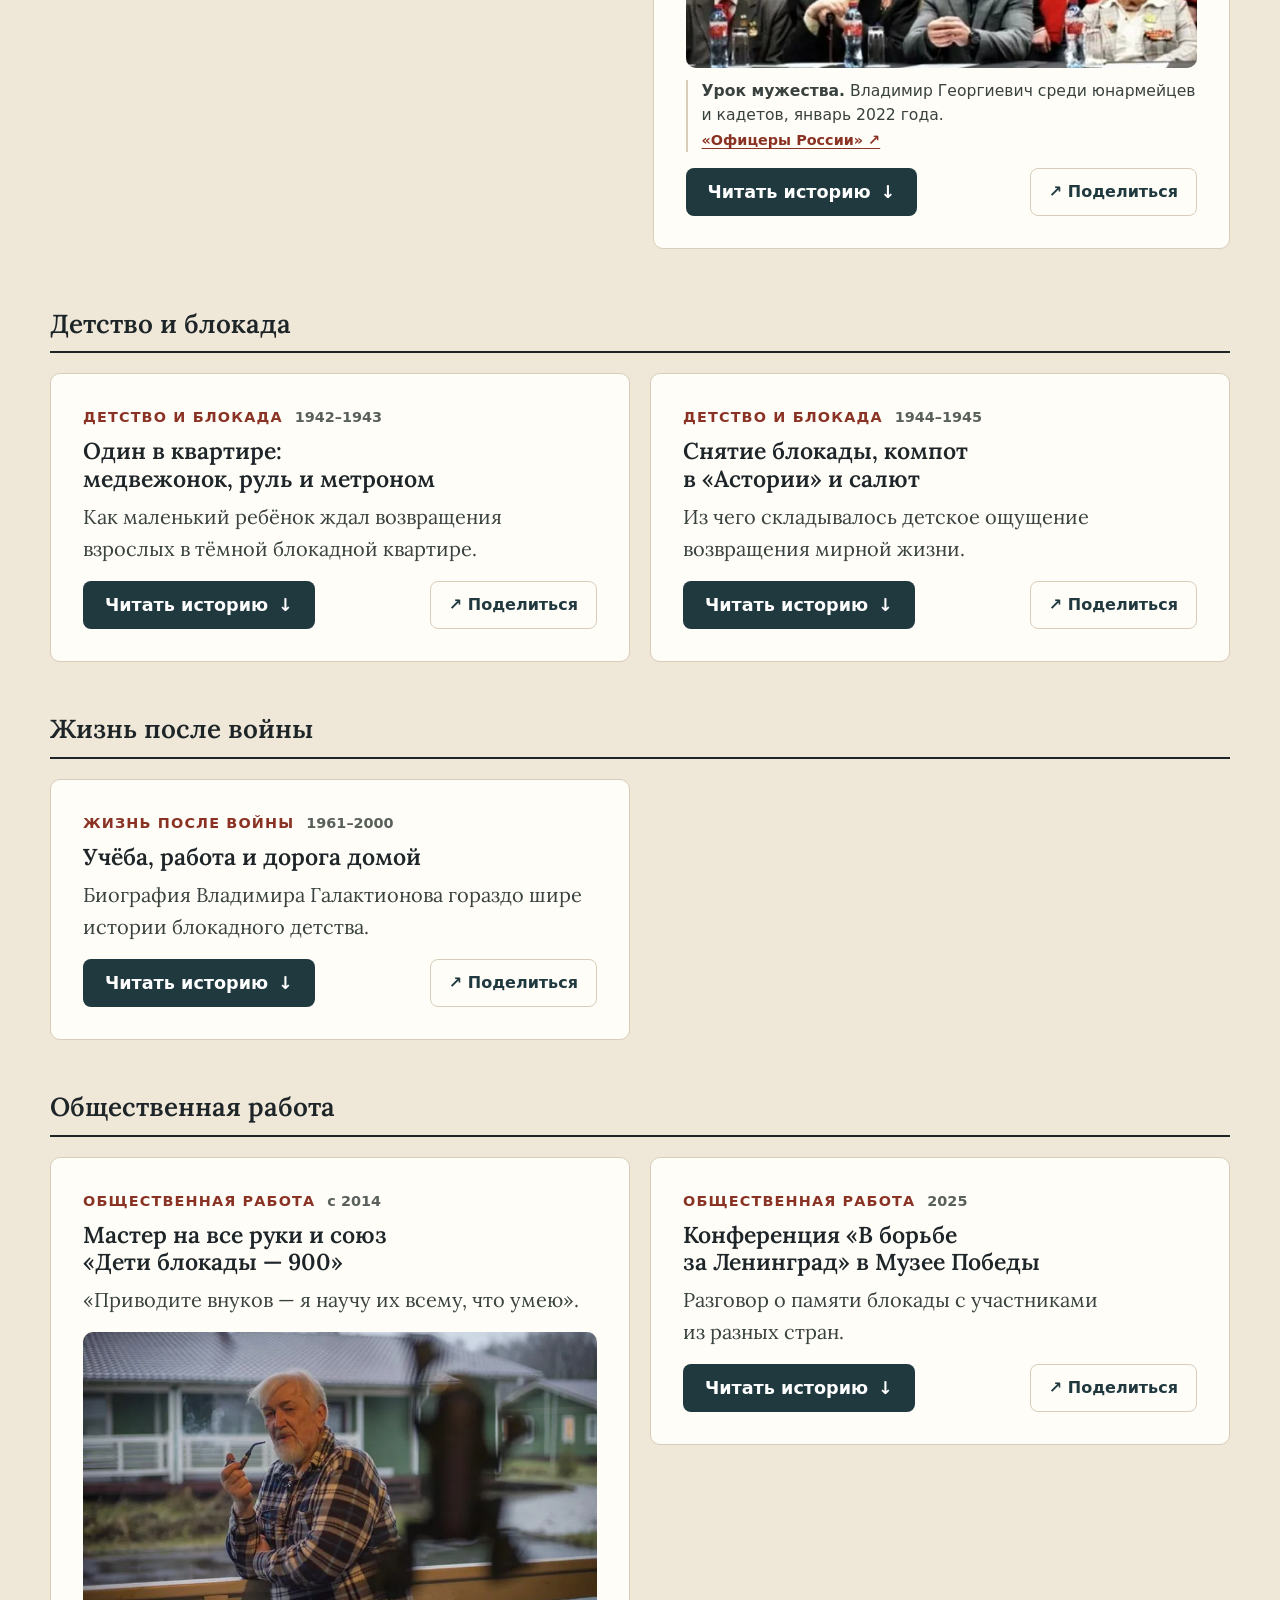
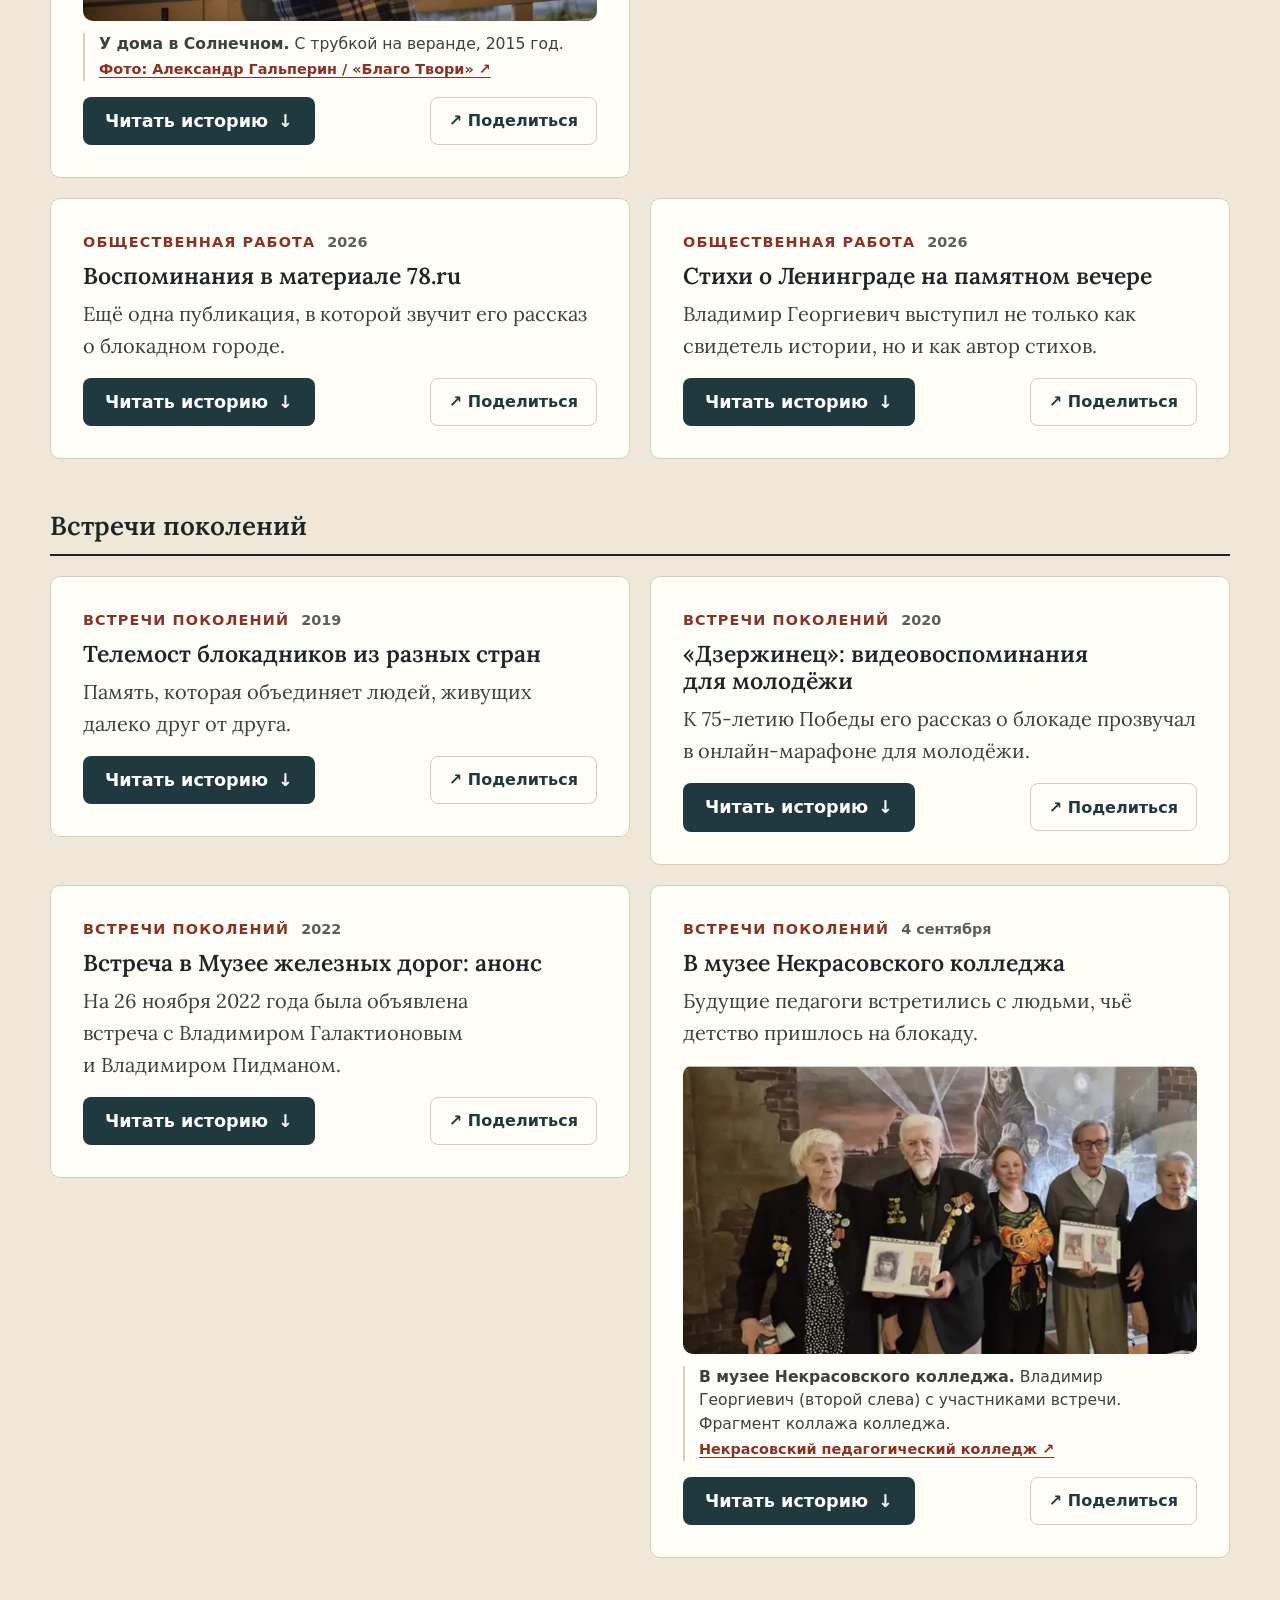
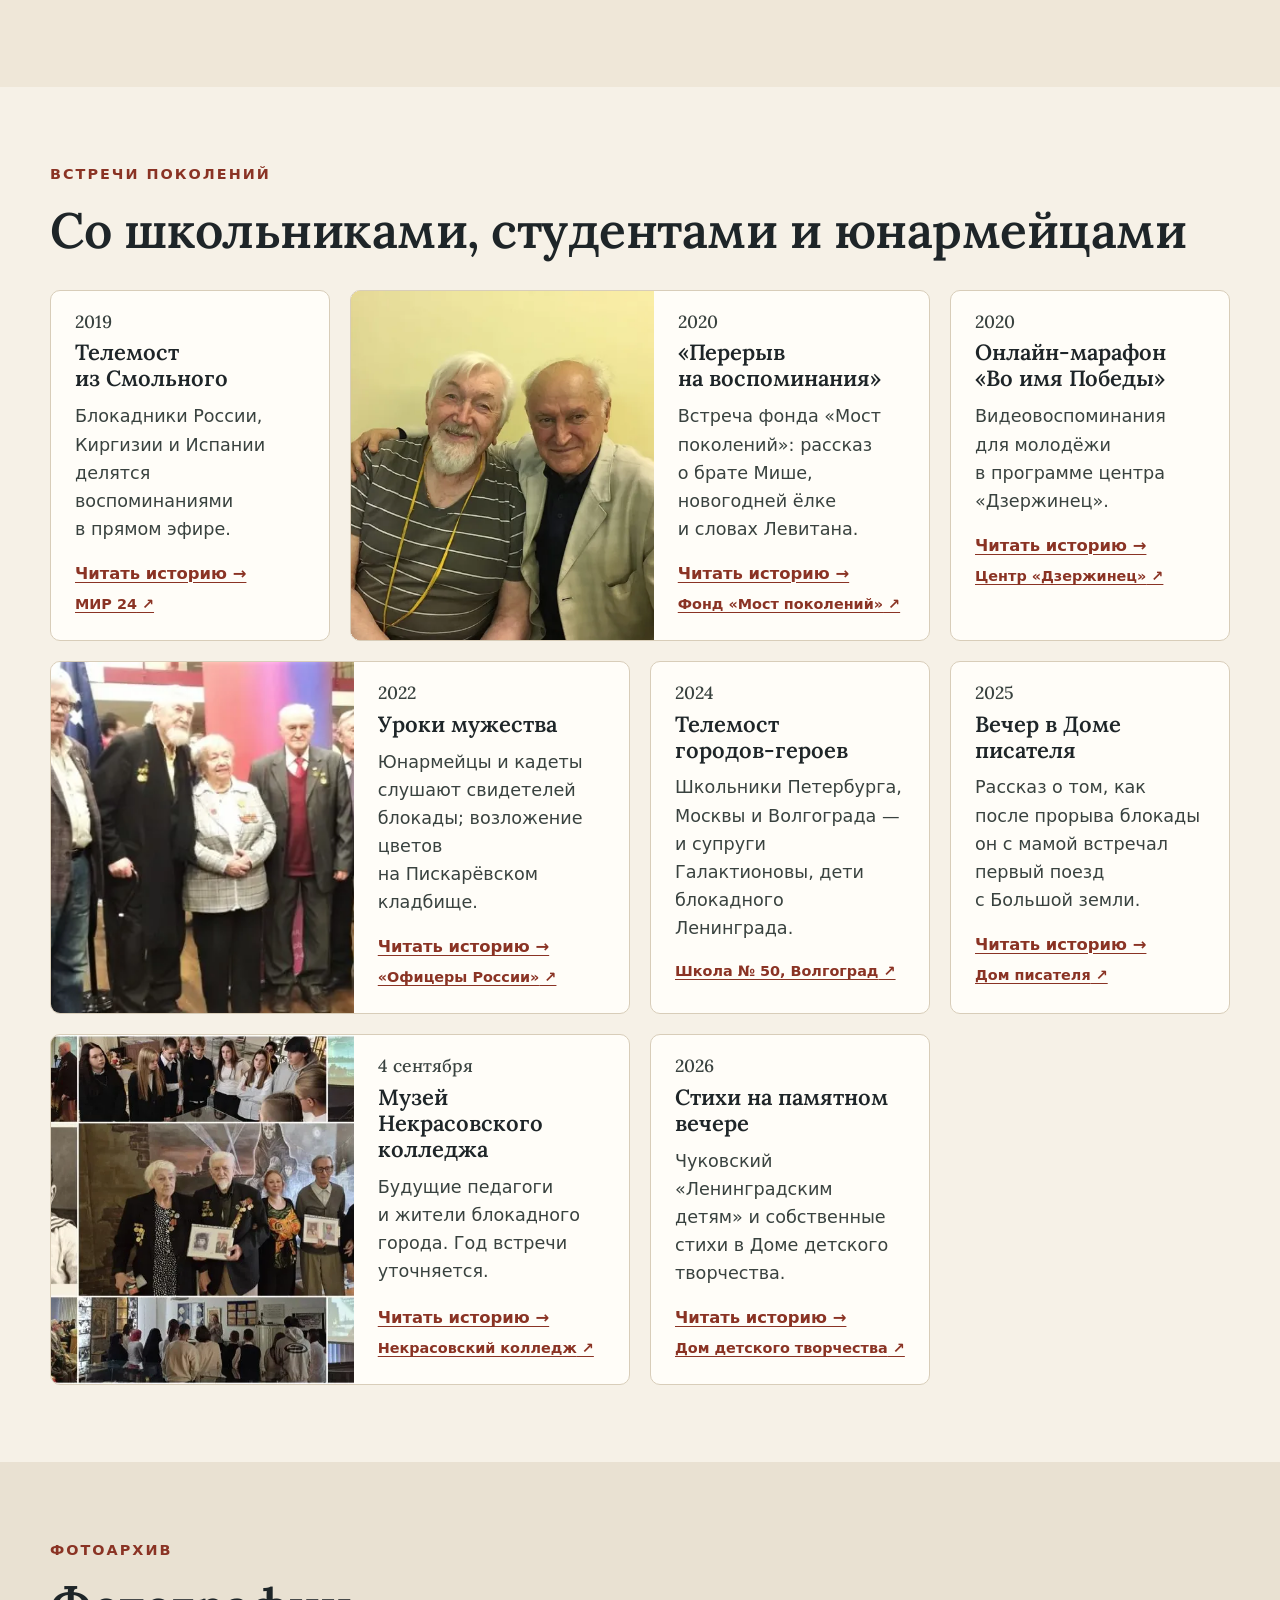
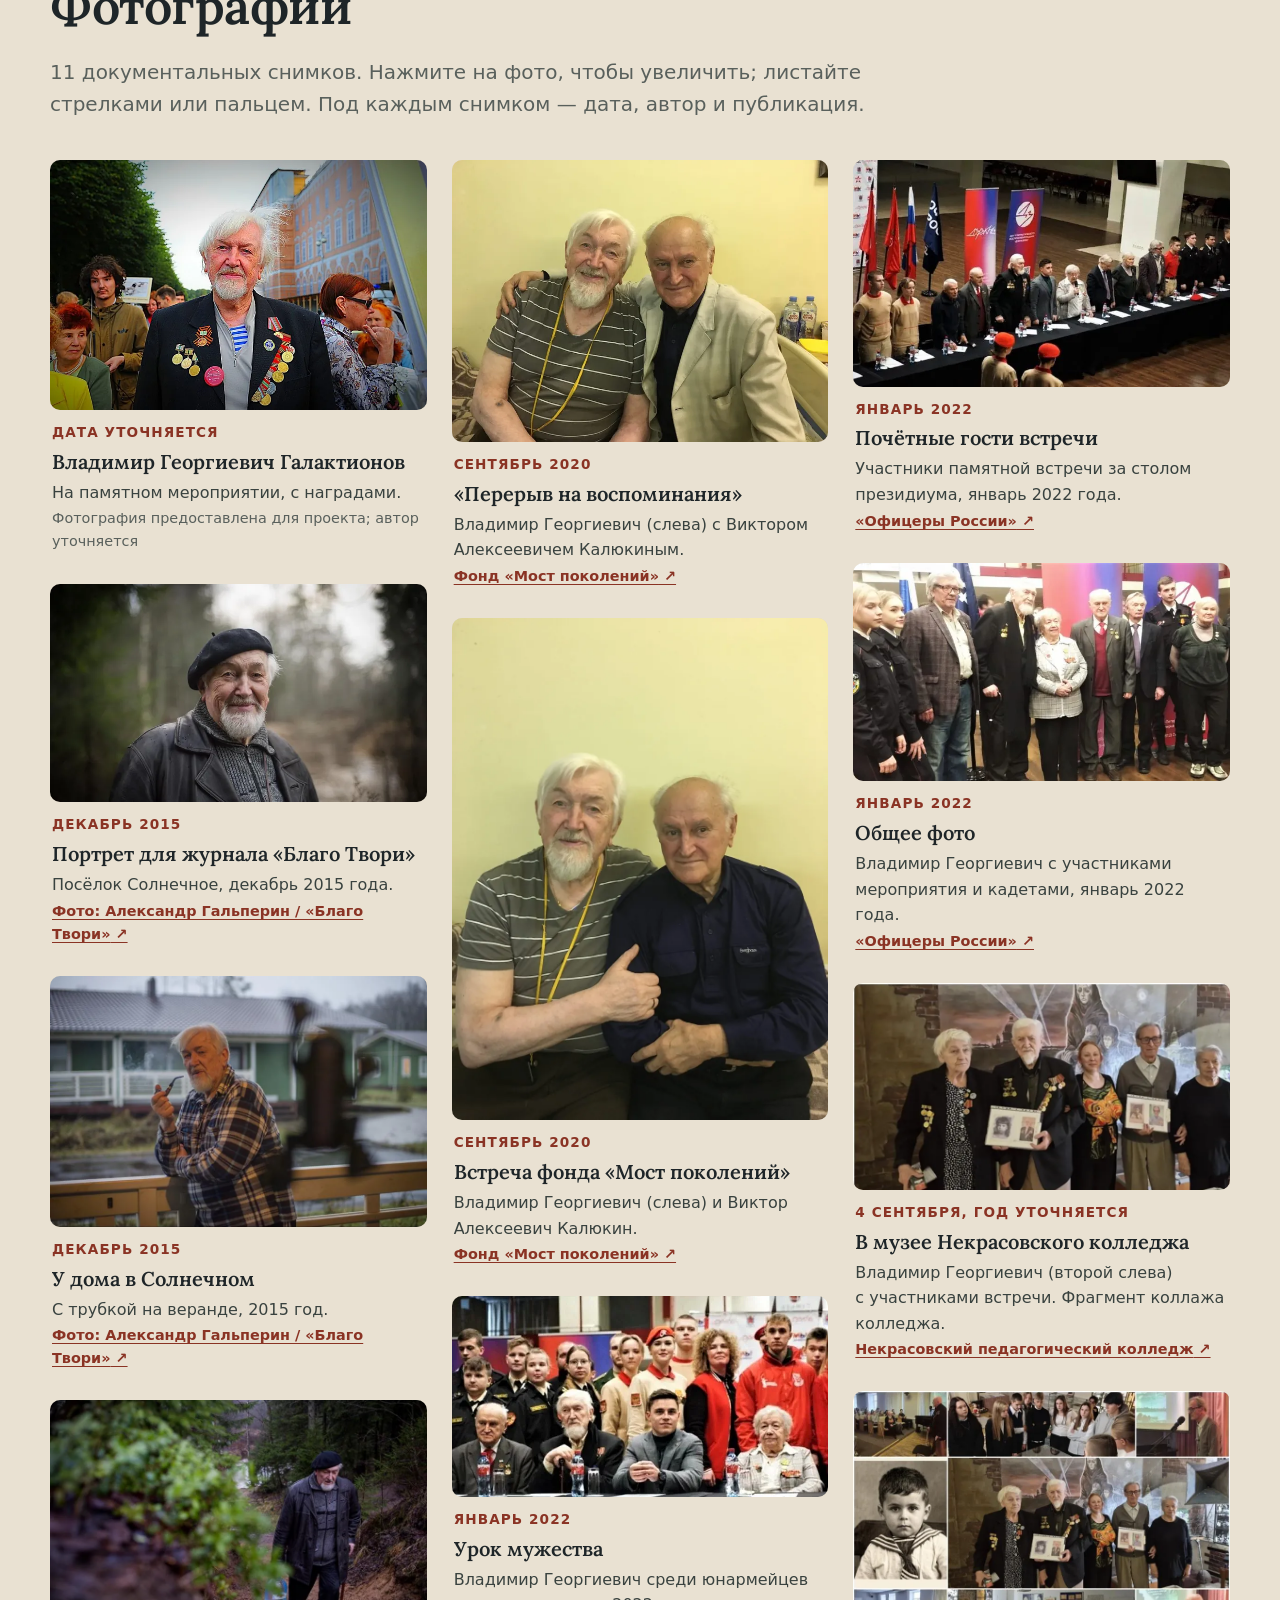
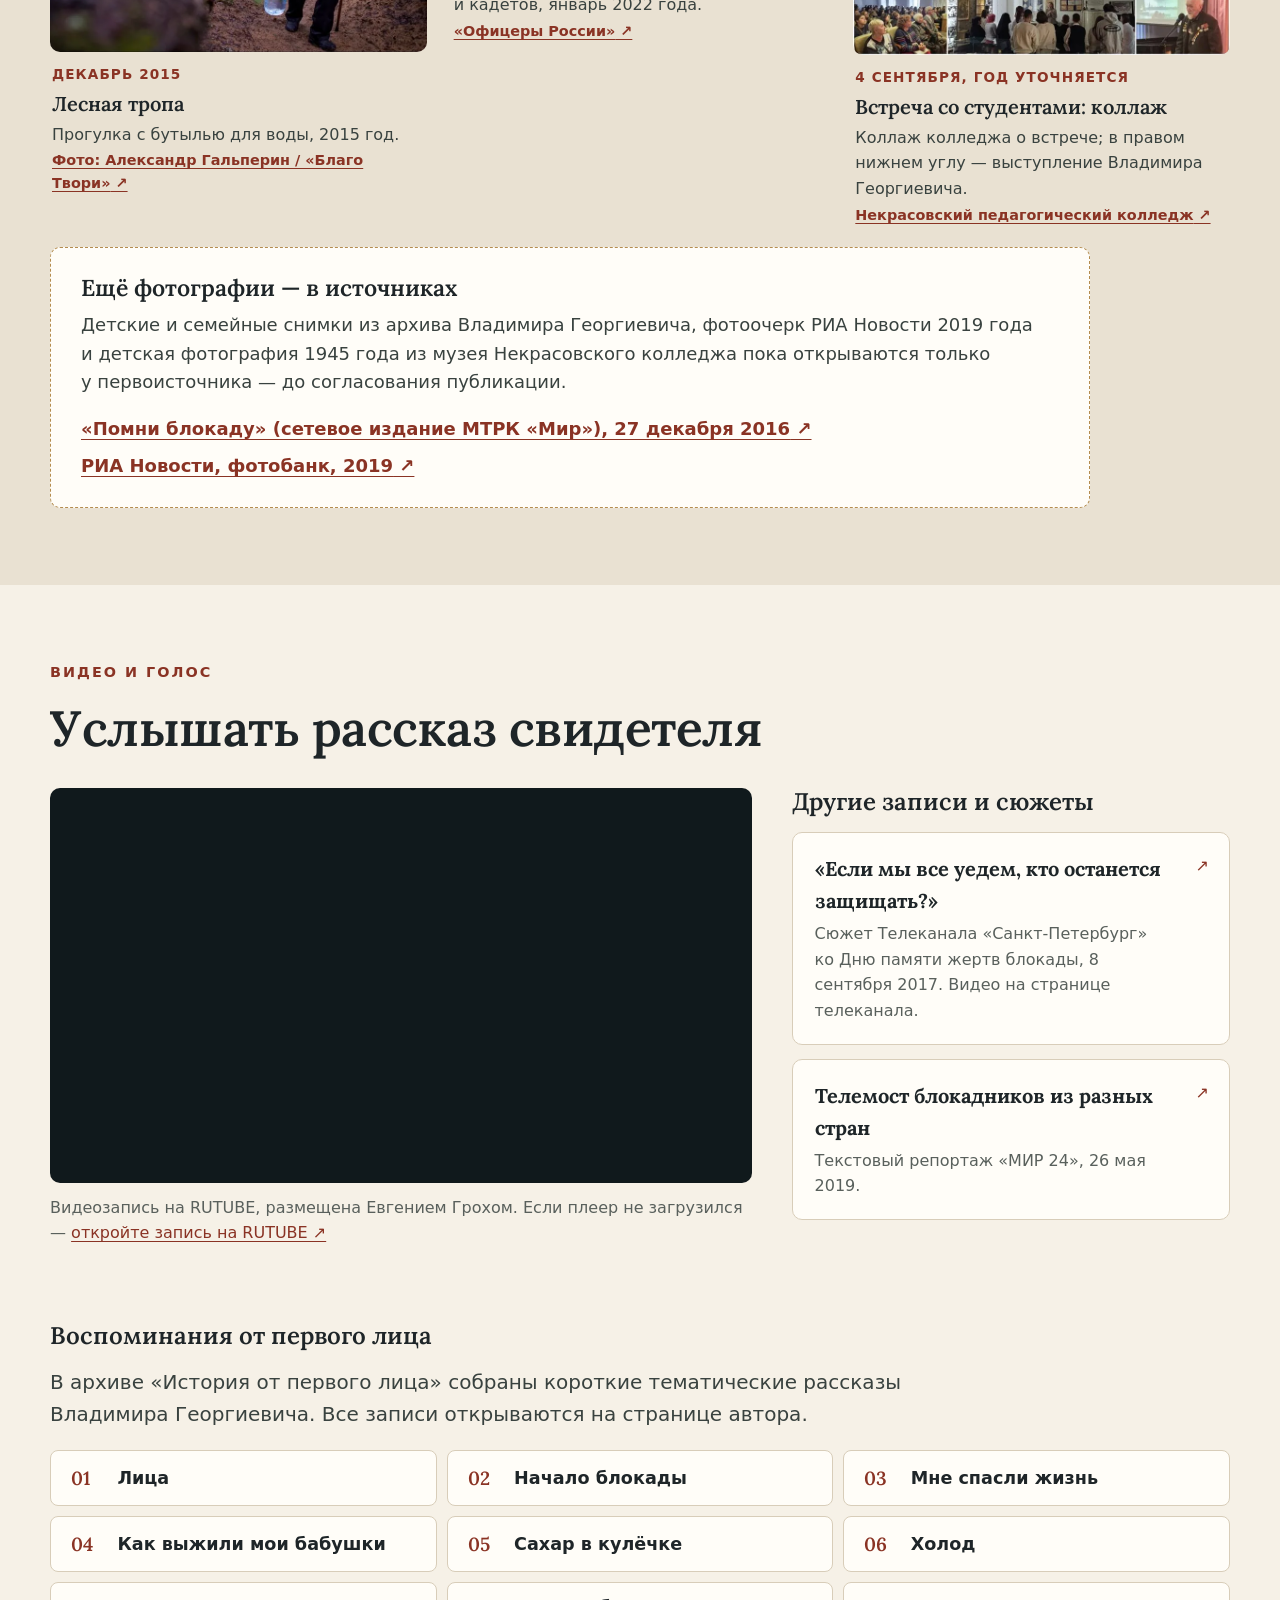
==== commit 317ba2c6: "Galaktionov: редизайн персонального архива - одностраничный сайт собирается из content/site.json (bu" ====
--- a/galaktionov/index.html
+++ b/galaktionov/index.html
@@ -1,163 +1,461 @@
 <!DOCTYPE html>
-
-<html lang="ru"><head><meta charset="utf-8"/><meta content="width=device-width,initial-scale=1" name="viewport"/><meta content="#f4f0e8" name="theme-color"/><meta content="Владимир Георгиевич Галактионов — ребёнок блокадного Ленинграда. Истории жизни, воспоминания, хронология, видео, встречи и фотоархив." name="description"/><meta content="noindex,follow" name="robots"/><meta content="Владимир Георгиевич Галактионов — живая память" property="og:title"/><meta content="История жизни, встречи поколений, фотографии, видео и свидетельства о блокаде Ленинграда." property="og:description"/><meta content="assets/galaktionov-original.jpg" property="og:image"/><title>Владимир Георгиевич Галактионов | Живая память Ленинграда</title>
-<style>
-:root{--base:19px;--ink:#182f37;--muted:#5b6562;--paper:#f4f0e8;--surface:#fffcf5;--accent:#9e4a3d;--deep:#17353e;--gold:#cbac74;--line:#dcd4c7;--radius:14px}*,*::before,*::after{box-sizing:border-box}html{scroll-behavior:smooth;scroll-padding-top:104px}body{margin:0;background:var(--paper);color:var(--ink);font-family:system-ui,-apple-system,'Segoe UI',Arial,sans-serif;font-size:var(--base);line-height:1.68;text-wrap:pretty}button,input{font:inherit}a{color:inherit;text-underline-offset:4px}a:hover{color:var(--accent)}a:focus-visible,button:focus-visible,summary:focus-visible,input:focus-visible{outline:3px solid var(--accent);outline-offset:4px}h1,h2,h3,h4{line-height:1.18;text-wrap:balance;margin:0}h1,h2,.serif{font-family:Georgia,'Times New Roman',serif;font-weight:normal}h1{font-size:clamp(3rem,6.2vw,5.6rem);letter-spacing:-.042em}h2{font-size:clamp(2.1rem,4.3vw,3.8rem);letter-spacing:-.035em}h3{font-size:clamp(1.35rem,2vw,1.7rem);font-weight:630;letter-spacing:-.02em}p{margin:0 0 1.2em}img{max-width:100%}button{cursor:pointer;min-height:45px}button:hover{filter:brightness(.97)}.container{width:min(1190px,calc(100% - 64px));margin:auto}.skip{position:absolute;left:16px;top:-110px;padding:12px;background:#fff;z-index:99}.skip:focus{top:8px}.topbar{position:sticky;top:0;z-index:30;background:rgba(244,240,232,.98);border-bottom:1px solid var(--line);backdrop-filter:blur(8px)}.topinner{display:flex;align-items:center;gap:18px;justify-content:space-between;min-height:82px}.logo{font:700 19px/1.08 Georgia,serif;text-decoration:none;max-width:200px}.logo small{display:block;font:500 11px/1.4 system-ui,sans-serif;color:var(--muted);letter-spacing:.06em;margin-top:5px}.nav{display:flex;gap:18px;align-items:center}.nav a{text-decoration:none;font-size:15px;font-weight:620}.controls{display:flex;gap:6px;align-items:center}.control{font-weight:700;font-size:14px;border:1px solid #bcb8af;color:var(--deep);background:#fffdf9;border-radius:7px;min-width:43px;padding:4px 9px}.contrast{padding:4px 12px}.menu{display:none}.hero{background:var(--deep);color:#f9f4e9}.hero-layout{display:grid;grid-template-columns:1.09fr .91fr;min-height:650px}.hero-content{padding:92px 44px 72px 0;align-self:center}.kicker{font-size:.74em;letter-spacing:.145em;text-transform:uppercase;font-weight:750;color:var(--accent)}.hero .kicker{color:#e8ba82}.hero h1{margin:22px 0 30px}.hero h1 .name{color:#e8c99f}.hero-lead{font-size:clamp(1.13em,1.9vw,1.42em);line-height:1.57;font-family:Georgia,serif;color:#e5e6df;max-width:650px}.hero-actions,.inline-actions{display:flex;gap:13px;flex-wrap:wrap;margin-top:35px}.btn{display:inline-flex;align-items:center;justify-content:center;padding:13px 24px;border-radius:5px;text-decoration:none;min-height:51px;font-size:.88em;font-weight:750;background:#e3c697;color:#202e2d;line-height:1.2;border:1px solid #e3c697}.btn:hover{color:#202e2d;background:#f4d8ab}.btn.outline{background:transparent;color:#fff;border-color:#9bb2b3}.btn.outline:hover{background:rgba(255,255,255,.09)}.hero-img{margin:0;position:relative;min-height:600px;overflow:hidden}.hero-img img{width:100%;height:100%;position:absolute;inset:0;object-fit:cover;object-position:49% center}.hero-img::after{content:'';position:absolute;inset:0;background:linear-gradient(0deg,rgba(10,33,39,.88) 0%,transparent 33%)}.hero-img figcaption{position:absolute;bottom:27px;left:26px;right:22px;color:#fff;z-index:1;font-size:.71em;line-height:1.55;text-shadow:0 1px 4px #111}.hero-note{font-size:.77em;color:#b8c9cb;margin:21px 0 0}.minirow{border-bottom:1px solid var(--line);background:#e9e3d8}.facts{display:grid;grid-template-columns:repeat(4,1fr);gap:30px;padding:30px 0}.fact strong{display:block;color:var(--accent);font-family:Georgia,serif;font-size:1.6em;line-height:1.1}.fact span{display:block;font-size:.76em;color:var(--muted);margin-top:8px}.section{padding:95px 0}.section.alt{background:#eae5db}.section-title{display:grid;grid-template-columns:1fr 1fr;gap:45px;align-items:end;margin-bottom:46px}.section-title h2{margin-top:15px}.section-title p{margin:0;max-width:640px;color:var(--muted);font-size:.97em}.narrative{display:grid;grid-template-columns:.7fr 1.3fr;gap:9%;align-items:start}.pull{font:italic 1.6em/1.46 Georgia,serif;color:var(--accent);border-left:4px solid var(--accent);padding-left:23px}.narrative p{font-size:1.05em}.timeline{list-style:none;margin:0;padding:0;border-top:1px solid var(--line)}.chron-item{display:grid;grid-template-columns:190px 1fr;gap:38px;padding:22px 0;border-bottom:1px solid var(--line)}.chron-date span{display:block;font:2.1em Georgia,serif;color:var(--accent);line-height:1.15}.chron-date small{display:block;color:var(--muted);font-size:.74em;margin-top:9px}.chron-copy p{font-size:1.06em;margin-bottom:6px}.tiny-source{font-size:.71em;color:var(--muted);line-height:1.8}.tiny-source a{color:#6f6251}.toolbar{display:flex;gap:16px;flex-wrap:wrap;align-items:center;justify-content:space-between;margin-bottom:26px}.filters{display:flex;gap:8px;flex-wrap:wrap}.filters button{border:1px solid #bcb2a4;background:transparent;padding:8px 14px;border-radius:25px;font-size:.74em;font-weight:650}.filters button[aria-pressed=true]{background:var(--deep);color:#fff;border-color:var(--deep)}.search{width:min(290px,100%);padding:11px 14px;background:#fffcf5;border:1px solid #bcb2a4;border-radius:6px;font-size:.82em}.story-grid{display:grid;grid-template-columns:repeat(2,minmax(0,1fr));gap:18px;align-items:start}.story-card{background:var(--surface);border:1px solid var(--line);padding:30px 30px 26px;box-shadow:0 6px 22px rgba(26,42,37,.03);border-radius:var(--radius);scroll-margin-top:120px}.story-card[hidden]{display:none!important}.story-card-top{display:flex;justify-content:space-between;align-items:center;gap:12px;margin-bottom:24px}.labelpill{font-size:.7em;color:var(--accent);font-weight:750;text-transform:uppercase;letter-spacing:.055em}.yearpill{font-size:.76em;color:var(--muted)}.story-card h3{margin-bottom:17px}.story-lead{color:#596561;font-size:.91em;margin-bottom:20px}.story-body{border-top:1px solid var(--line);padding-top:17px}.story-body summary{list-style:none;color:var(--accent);font-size:.85em;font-weight:750;cursor:pointer;padding:9px 0;min-height:44px}.story-body summary::-webkit-details-marker{display:none}.story-body summary span{float:right}.story-body[open] summary span{transform:rotate(180deg)}.reading{border-top:1px dashed var(--line);padding-top:25px;margin-top:9px;line-height:1.75}.reading p{font-size:1em;color:#263a3b}.reading-kicker{font-size:.73em!important;text-transform:uppercase;letter-spacing:.14em;color:var(--accent)!important}.story-end{padding-top:15px;border-top:1px solid var(--line)}.story-end h4{font-size:.84em;margin-bottom:7px}.story-end ul{padding-left:22px;font-size:.78em;line-height:1.8}.print-story{padding:8px 14px;margin-top:9px;border:1px solid #d0c6b4;background:#f5f0e7;border-radius:6px;font-size:.72em}.nothing{padding:20px;background:#fff;color:var(--muted);border:1px solid var(--line)}.eyecatch{background:#fff9ed;padding:21px 26px;border-left:4px solid var(--accent);font-size:.88em;color:#4e5959;margin-top:27px}.gallery{display:grid;grid-template-columns:minmax(0,1.35fr) minmax(0,.65fr);gap:18px}.photo-main{background:#fdfbf5;margin:0;border:1px solid var(--line);padding:10px;border-radius:12px;position:relative}.photo-open{padding:0;display:block;border:0;background:transparent;width:100%;cursor:zoom-in}.photo-main img{display:block;width:100%;aspect-ratio:1.5/1;object-fit:cover;border-radius:4px}.photo-main figcaption{padding:14px 9px 5px;font-size:.8em;color:var(--muted)}.gallery-side{display:flex;flex-direction:column;gap:18px}.collection{display:flex;flex-direction:column;padding:26px;border:1px solid var(--line);background:#fffdf9;border-radius:12px;flex:1}.collection small{font-size:.73em;color:var(--accent);letter-spacing:.1em;text-transform:uppercase;font-weight:750}.collection h3{margin:10px 0 13px}.collection p{font-size:.86em;color:#5b6562;flex:1}.collection a{font-size:.83em;font-weight:750;color:var(--accent)}.video-wrap{display:grid;grid-template-columns:1fr .77fr;gap:26px;align-items:start}.video-shell{border-radius:11px;overflow:hidden;background:#132d34;aspect-ratio:16/9;position:relative}.video-shell iframe{height:100%;width:100%;border:0}.video-fallback{background:#fffaf2;padding:24px;border:1px solid var(--line);border-radius:11px}.video-fallback p{font-size:.88em}.media-note{color:var(--muted);font-size:.73em}.audio-list{list-style:none;display:grid;grid-template-columns:repeat(2,minmax(0,1fr));gap:10px;margin:30px 0 0;padding:0}.audio-list li a{display:flex;align-items:center;gap:14px;background:#fffcf5;border:1px solid var(--line);text-decoration:none;padding:14px 18px;border-radius:6px;font-size:.85em;min-height:69px}.audio-list li a:hover{background:#f3e8d9}.audio-num{color:var(--accent);font-size:.8em;min-width:28px;font-weight:750}.audio-ext{margin-left:auto;color:#876d50}.archive-band{background:var(--deep);color:#f6f2e8}.archive-band .section-title p{color:#cad4ce}.archive-cards{display:grid;grid-template-columns:1fr 1fr;gap:20px}.archive-cards article{border:1px solid #6b8182;padding:32px;border-radius:9px}.archive-cards h3{color:#f1d4aa;margin-bottom:13px}.archive-cards p{font-size:.92em;color:#d6dcda}.archive-cards a{color:#f4ca96;font-size:.86em}.attribution{background:#e9e3d8;border-top:1px solid var(--line);padding:43px 0;color:#50605f}.attribution h2{font:1.35em Georgia,serif;color:var(--ink);margin-bottom:12px}.attribution p{font-size:.83em;max-width:950px}.footer{background:#102a32;color:#cad4d1;padding:35px 0;font-size:.73em}.footer .container{display:flex;justify-content:space-between;gap:30px}.footer a{color:#eecba0}.lightbox{padding:0;border:0;background:rgba(10,22,25,.95);width:100vw;height:100vh;max-width:none;max-height:none;color:#fff}.lightbox::backdrop{background:#091a20}.lightbox-layout{display:flex;align-items:center;justify-content:center;flex-direction:column;gap:16px;min-height:100%;padding:65px 20px 20px}.lightbox-layout img{max-width:min(95vw,1200px);max-height:75vh;object-fit:contain}.lightbox-layout p{font-size:15px;max-width:900px;text-align:center}.lightbox-close{position:absolute;right:26px;top:20px;border:1px solid #fff;background:transparent;color:#fff;padding:9px 20px;border-radius:6px;font-size:17px}.theme-high{--paper:#fff;--surface:#fff;--ink:#091417;--muted:#27343a;--line:#8d9594;--accent:#812f16;--deep:#001e29}.theme-high .hero{color:#fff}.theme-high .minirow,.theme-high .section.alt,.theme-high .attribution{background:#f6f6f4}.theme-high .reading p{color:#091417}#liveannounce{position:absolute;left:-9999px}@media(max-width:1150px){.nav{gap:12px}.nav a{font-size:13px}.logo{font-size:17px}.container{width:min(1190px,calc(100% - 38px))}}@media(max-width:940px){.topinner{flex-wrap:wrap;padding:10px 0;min-height:70px}.nav{display:none;order:3;width:100%;padding:14px 0;flex-wrap:wrap;border-top:1px solid var(--line)}.nav.open{display:flex}.menu{display:block;background:transparent;border:1px solid #bcb8af;border-radius:7px;padding:4px 12px;font-size:.76em}.controls{margin-left:auto}.hero-layout{grid-template-columns:1fr}.hero-content{padding:65px 6px 45px}.hero-img{min-height:460px}.hero-img img{object-position:50% 35%}.facts{grid-template-columns:repeat(2,1fr)}.narrative{grid-template-columns:1fr;gap:25px}.section-title{grid-template-columns:1fr;gap:18px}.video-wrap{grid-template-columns:1fr}}@media(max-width:650px){.container{width:calc(100% - 34px)}.logo{font-size:17px}.topinner{gap:8px}.controls{gap:3px}.control{min-width:38px;font-size:13px;padding:4px 5px}.contrast{padding:4px 7px}.hero-img{min-height:330px}.hero-content{padding-top:50px}.hero h1{font-size:clamp(2.65rem,9vw,3.5rem)}.hero-lead{font-size:1.12em}.section{padding:65px 0}.section-title{margin-bottom:28px}.facts{gap:18px}.chron-item{grid-template-columns:86px 1fr;gap:15px}.chron-date span{font-size:1.35em}.chron-copy p{font-size:.9em}.story-grid,.gallery,.audio-list,.archive-cards{grid-template-columns:1fr}.story-card{padding:24px 21px}.search{width:100%}.filters button{padding:8px 11px}.footer .container{display:block}.hero-actions .btn{width:100%}}@media(prefers-reduced-motion:reduce){html{scroll-behavior:auto}}@media print{.topbar,.controls,.btn,.toolbar,.video-shell,.lightbox,.story-body summary,.print-story{display:none!important}html,body{background:#fff;color:#000;font-size:13pt}.section{padding:18px 0}.story-grid{display:block}.story-card{box-shadow:none;break-inside:avoid;margin-bottom:12px}.story-body{display:block!important}.reading{display:block}.gallery,.hero-layout{display:block}.hero{background:#fff;color:#000}.hero h1,.hero-lead{color:#000}.hero-img{display:none}.audio-list{display:none}a{color:#000}}
-
-/* Фото-редакция. Реальные изображения, без искусственных портретов и подмены личности. */
-.photo-essay{background:#e5dace;padding:70px 0 76px;border-top:1px solid var(--line);border-bottom:1px solid var(--line)}
-.photo-essay-head{display:flex;align-items:end;justify-content:space-between;gap:24px;margin-bottom:25px}
-.photo-essay-head h2{font-size:clamp(2.1rem,3.9vw,3.4rem);margin-top:12px}
-.photo-essay-head p{margin:0;max-width:405px;color:var(--muted);font-size:.88em}
-.photo-essay-grid{display:grid;grid-template-columns:1.22fr .78fr;gap:20px}
-.photo-essay-figure{margin:0;background:var(--surface);border:1px solid var(--line);box-shadow:0 10px 25px rgba(19,32,33,.05)}
-.photo-essay-figure img{display:block;width:100%;height:360px;object-fit:cover;background:#c8bdb1}
-.photo-essay-figure.small img{height:360px}
-.photo-essay-figure figcaption{padding:17px 21px 19px;font-size:.79em;color:#405052;line-height:1.5}
-.photo-essay-figure figcaption a,.photo-source a{color:#80412f}
-.photo-essay-figure .date{display:block;color:#a35441;text-transform:uppercase;letter-spacing:.09em;font-weight:750;font-size:.8em;margin-bottom:5px}
-.story-grid{align-items:stretch;gap:22px}.story-card{padding:0;overflow:hidden;transition:transform .15s ease,box-shadow .15s ease}
-.story-card:hover{box-shadow:0 14px 32px rgba(26,42,37,.085)}
-.story-card:not(:has(.story-cover))>.story-card-top{padding-top:28px}
-.story-cover{display:block;height:220px;overflow:hidden;position:relative;background:#e5dacf}
-.story-cover img{display:block;width:100%;height:100%;object-fit:cover;transition:transform .25s ease}
-.story-cover:hover img{transform:scale(1.03)}.story-cover span{position:absolute;right:12px;bottom:10px;color:white;background:rgba(17,37,41,.83);padding:4px 10px;font-size:12px;border-radius:4px}
-.story-card>.story-card-top,.story-card>h3,.story-card>.story-lead,.story-card>.story-body{margin-left:29px;margin-right:29px}
-.story-card>.story-body{margin-bottom:20px}.story-card>.story-card-top{margin-top:24px;margin-bottom:15px}.story-card>h3{margin-bottom:10px}.story-card>.story-lead{margin-bottom:25px}
-.photo-story-banner{margin:38px 0 4px;display:grid;grid-template-columns:1fr 1fr;gap:0;border:1px solid var(--line);background:#172f36;color:#fff;overflow:hidden;border-radius:12px}
-.photo-story-banner img{height:315px;width:100%;object-fit:cover}
-.photo-story-banner>div{padding:35px;display:flex;flex-direction:column;justify-content:center;gap:10px}
-.photo-story-banner small{letter-spacing:.13em;color:#d8bc90;text-transform:uppercase}
-.photo-story-banner h3{font-family:Georgia,serif;font-size:2em;font-weight:400}
-.photo-story-banner p{font-size:.88em;color:#e2e8e7;margin:0}
-.photo-story-banner a{color:#e9cfaa;font-size:.82em;font-weight:700}
-.curated-gallery{display:grid;grid-template-columns:1.3fr 1fr 1fr;gap:14px}
-.curated-gallery .photo-tile{margin:0;background:#fffaf3;border:1px solid var(--line);border-radius:10px;overflow:hidden;box-shadow:0 7px 22px rgba(17,40,45,.03)}
-.curated-gallery .photo-tile:first-child{grid-row:span 2}
-.photo-tile .photo-trigger{width:100%;display:block;cursor:zoom-in;padding:0;border:0;background:#e1d7cb;min-height:0}
-.photo-tile .photo-trigger img{width:100%;height:235px;object-fit:cover;display:block;transition:transform .2s}
-.photo-tile:first-child .photo-trigger img{height:540px}
-.photo-tile .photo-trigger:hover img{transform:scale(1.02)}
-.photo-tile figcaption{padding:14px 17px;font-size:.79em;line-height:1.45}
-.photo-tile figcaption strong{display:block;color:#243b3d}
-.photo-tile figcaption a{color:#8e4736;font-size:.87em}
-.ria-gallery-tease{margin-top:32px;background:#102f39;color:#f5eee2;padding:30px 35px;display:grid;grid-template-columns:1fr auto;gap:28px;align-items:center;border-radius:11px}
-.ria-gallery-tease .eyebrow{font-size:.7em;text-transform:uppercase;letter-spacing:.15em;color:#e8be87}
-.ria-gallery-tease h3{font-family:Georgia,serif;font-size:1.75em;margin:12px 0 10px;font-weight:400}
-.ria-gallery-tease p{font-size:.82em;color:#d3d9d5;max-width:690px;margin:0}
-.ria-gallery-tease .btn{white-space:nowrap}
-.theme-high .photo-essay{background:#f6f6f4}.theme-high .photo-essay-figure,.theme-high .photo-tile{background:#fff}
-@media(max-width:860px){.photo-essay-grid{grid-template-columns:1fr 1fr}.photo-essay-figure img,.photo-essay-figure.small img{height:265px}.photo-essay-head{display:block}.photo-essay-head p{margin-top:14px}.curated-gallery{grid-template-columns:1fr 1fr}.curated-gallery .photo-tile:first-child{grid-column:span 2;grid-row:auto}.photo-tile:first-child .photo-trigger img{height:420px}}
-@media(max-width:620px){.photo-essay{padding:54px 0}.photo-essay-grid,.photo-story-banner,.curated-gallery,.ria-gallery-tease{grid-template-columns:1fr}.photo-essay-figure img,.photo-essay-figure.small img{height:240px}.photo-story-banner img{height:235px}.photo-story-banner>div{padding:25px}.photo-story-banner h3{font-size:1.55em}.curated-gallery .photo-tile:first-child{grid-column:auto}.photo-tile:first-child .photo-trigger img{height:300px}.photo-tile .photo-trigger img{height:250px}.ria-gallery-tease{padding:24px}.ria-gallery-tease .btn{white-space:normal}.story-card>.story-card-top,.story-card>h3,.story-card>.story-lead,.story-card>.story-body{margin-left:22px;margin-right:22px}}
-@media print{.photo-essay{background:#fff}.photo-essay-grid,.curated-gallery{display:block}.photo-essay-figure,.photo-tile{page-break-inside:avoid;margin-bottom:12px}.photo-essay-figure img,.photo-tile img{max-height:240px;object-fit:contain}.photo-story-banner{display:none}}
-
-.curated-gallery{grid-template-columns:1.3fr 1fr;align-items:stretch;grid-auto-flow:row}
-.curated-gallery .photo-tile:first-child{grid-row:span 2;grid-column:auto}
-.curated-gallery .photo-tile:first-child .photo-trigger img{height:620px}
-.curated-gallery .photo-tile:not(:first-child) .photo-trigger img{height:215px}
-.museum-card{background:#f4e9d7;border:1px solid #d2c7b5;padding:24px 26px;border-radius:10px;display:flex;flex-direction:column;justify-content:center}
-.museum-card span{font-weight:700;font-size:.72em;letter-spacing:.11em;color:#9e4a3d}
-.museum-card h3{font:normal 1.55em/1.18 Georgia,serif;margin:12px 0}
-.museum-card p{font-size:.85em;color:#526160;margin:0 0 18px}.museum-card a{font-size:.83em;color:#8e4736;font-weight:700}
-@media(max-width:860px){.curated-gallery .photo-tile:first-child{grid-row:auto;grid-column:span 2}.curated-gallery .photo-tile:first-child .photo-trigger img{height:420px}}
-@media(max-width:620px){.curated-gallery{grid-template-columns:1fr}.curated-gallery .photo-tile:first-child{grid-column:auto}.curated-gallery .photo-tile:first-child .photo-trigger img{height:300px}.curated-gallery .photo-tile:not(:first-child) .photo-trigger img{height:250px}}
-
-.curated-gallery{grid-template-columns:repeat(3,minmax(0,1fr));align-items:stretch}
-.curated-gallery .photo-tile:first-child{grid-column:span 2;grid-row:span 2}
-.curated-gallery .photo-tile:first-child .photo-trigger img{height:560px}
-.curated-gallery .photo-tile:not(:first-child) .photo-trigger img{height:218px}
-.curated-gallery .photo-tile:nth-child(n+4) .photo-trigger img{height:240px}
-.museum-card{margin-top:18px;display:block}
-.museum-card h3{font-size:1.7em}
-.museum-card p{max-width:820px}
-@media(max-width:900px){.curated-gallery{grid-template-columns:repeat(2,minmax(0,1fr))}.curated-gallery .photo-tile:first-child{grid-column:span 2;grid-row:auto}.curated-gallery .photo-tile:first-child .photo-trigger img{height:395px}}
-@media(max-width:600px){.curated-gallery{grid-template-columns:1fr}.curated-gallery .photo-tile:first-child{grid-column:auto}.curated-gallery .photo-tile:first-child .photo-trigger img{height:270px}.curated-gallery .photo-tile:not(:first-child) .photo-trigger img{height:245px}}
-</style></head><body>
-<a class="skip" href="#main">Перейти к основному содержанию</a>
-<header class="topbar"><div class="container topinner"><a class="logo" href="#home">Владимир Галактионов<small>Живая память Ленинграда</small></a><nav aria-label="Навигация по разделам" class="nav" id="mainnav"><a href="#life">Биография</a><a href="#timeline">Хронология</a><a href="#stories">Рассказы</a><a href="#photos">Фотографии</a><a href="#video">Видео</a><a href="#archive">Архив</a></nav><div aria-label="Настройка чтения" class="controls"><button aria-label="Уменьшить шрифт" class="control" id="fontMinus" type="button">А−</button><button aria-label="Увеличить шрифт" class="control" id="fontPlus" type="button">А+</button><button aria-pressed="false" class="control contrast" id="high" type="button">Контраст</button></div><button aria-controls="mainnav" aria-expanded="false" class="menu" id="menu" type="button">Меню</button></div></header>
-<main id="main"><section class="hero" id="home"><div class="container hero-layout"><div class="hero-content"><p class="kicker">Персональный историко-биографический сайт</p><h1>Владимир<br/>Георгиевич<br/><span class="name">Галактионов</span></h1><p class="hero-lead">Ребёнок блокадного Ленинграда. Человек, который сохранил свои воспоминания и делится ими с новыми поколениями.</p><div class="hero-actions"><a class="btn" href="#stories">Читать его истории</a><a class="btn outline" href="#video">Смотреть видео</a></div><p class="hero-note">Сайт создан для чтения, воспоминаний и передачи памяти близким.</p></div><figure class="hero-img"><img alt="Владимир Георгиевич Галактионов на памятной встрече, в тёмном пиджаке с наградами" height="718" src="assets/galaktionov-portrait.webp" width="1080"/><figcaption>Фотография предоставлена для проекта. Место, дата и автор снимка уточняются.</figcaption></figure></div></section>
-<div class="minirow"><div class="container facts"><div class="fact"><strong>18.04.1941</strong><span>Дата рождения</span></div><div class="fact"><strong>Ленинград</strong><span>Родной город</span></div><div class="fact"><strong>872 дня</strong><span>Блокада города, пережитая в детстве</span></div><div class="fact"><strong>Память поколений</strong><span>Общественные встречи и воспоминания</span></div></div></div>
-<section class="section" id="life"><div class="container"><div class="section-title"><div><p class="kicker">01 / О человеке</p><h2>От детства в блокаде до встреч с молодёжью</h2></div><p>История Владимира Георгиевича охватывает несколько поколений: военное детство, учёбу и работу после войны, жизнь в разных городах и возвращение в Петербург.</p></div><div class="narrative"><div class="pull">«Без него я бы не выжил» — так он вспоминал старшего брата Михаила в материале фонда «Мост поколений».</div><div><p>Владимир Галактионов родился 18 апреля 1941 года в Ленинграде. Все 872 дня блокады он провёл в городе. Маленького ребёнка опекали близкие, пока мать работала; важную роль в его спасении сыграл старший брат.</p><p>В 1961 году поступил в Ленинградский институт советской торговли. В дальнейшем работал в сфере торговли, жил в Бердянске и Севастополе, в 2000 году вернулся в Санкт-Петербург.</p><p>На протяжении многих лет он выступал как представитель Ленинградского союза «Дети блокады — 900», участвовал в памятных мероприятиях, разговаривал с юнармейцами, студентами, музейными работниками и журналистами. Его устные воспоминания вошли в архив «История от первого лица».</p><p class="tiny-source">Биография составлена по документальному очерку РИА Новости и архиву «История от первого лица». Ссылки на первоисточники приведены в хронологии и рассказах.</p></div></div></div></section><section class="photo-essay" id="photo-essay"><div class="container">
-<div class="photo-essay-head"><div><p class="kicker">Лица и события</p><h2>Человек за строками истории</h2></div><p>Снимки из документальной встречи фонда «Мост поколений» помогают увидеть Владимира Георгиевича таким, каким его запомнили собеседники.</p></div>
-<div class="photo-essay-grid">
-<figure class="photo-essay-figure"><img alt="Фотография из интервью с Владимиром Галактионовым, 2020 год" loading="lazy" src="assets/galaktionov-bridge-2020-1.jpg"/><figcaption><span class="date">2020 · Мост поколений</span>Документальная встреча. <a href="https://fundgenerationbridge.org/veterani/tpost/8n0kfazs8x-pereriv-na-vospominaniya-galaktionov-vla" rel="noopener noreferrer" target="_blank">Оригинал и источник фотографии ↗</a></figcaption></figure>
-<figure class="photo-essay-figure small"><img alt="Вторая фотография из материала о Владимире Галактионове" loading="lazy" src="assets/galaktionov-bridge-2020-2.jpg"/><figcaption><span class="date">2020 · Личное свидетельство</span>Кадр из той же публикации. <a href="https://fundgenerationbridge.org/veterani/tpost/8n0kfazs8x-pereriv-na-vospominaniya-galaktionov-vla" rel="noopener noreferrer" target="_blank">Фонд «Мост поколений» ↗</a></figcaption></figure>
-</div></div></section>
-<section class="section alt" id="timeline"><div class="container"><div class="section-title"><div><p class="kicker">02 / Время и судьба</p><h2>Хронология жизни</h2></div><p>Основные даты и события собраны вместе. Каждый этап сопровождается ссылками на подтверждающие материалы.</p></div><ol class="timeline"><li class="chron-item"><div class="chron-date"><span>1941</span><small>18 апреля</small></div><div class="chron-copy"><p>Рождение в Ленинграде; в сентябре начинается блокада.</p><div class="tiny-source"><a href="https://riamediabank.ru/story/list_143285573/" rel="noopener noreferrer" target="_blank">РИА Новости<span aria-hidden="true"> ↗</span></a></div></div></li><li class="chron-item"><div class="chron-date"><span>1942</span><small>Блокадная зима</small></div><div class="chron-copy"><p>Потери в семье, забота старшего брата Михаила.</p><div class="tiny-source"><a href="https://xn--80addgoadxwbcbilejre9f9h.xn--p1ai/authors/author.php?id=627" rel="noopener noreferrer" target="_blank">«История от первого лица»<span aria-hidden="true"> ↗</span></a>, <a href="https://fundgenerationbridge.org/veterani/tpost/8n0kfazs8x-pereriv-na-vospominaniya-galaktionov-vla" rel="noopener noreferrer" target="_blank">Фонд «Мост поколений», 16 сентября 2020<span aria-hidden="true"> ↗</span></a></div></div></li><li class="chron-item"><div class="chron-date"><span>1944</span><small>27 января</small></div><div class="chron-copy"><p>Полное освобождение Ленинграда от блокады.</p><div class="tiny-source"><a href="https://xn--80addgoadxwbcbilejre9f9h.xn--p1ai/authors/author.php?id=627" rel="noopener noreferrer" target="_blank">«История от первого лица»<span aria-hidden="true"> ↗</span></a></div></div></li><li class="chron-item"><div class="chron-date"><span>1945</span><small>9 мая</small></div><div class="chron-copy"><p>День Победы; воспоминания о салюте.</p><div class="tiny-source"><a href="https://xn--80addgoadxwbcbilejre9f9h.xn--p1ai/authors/author.php?id=627" rel="noopener noreferrer" target="_blank">«История от первого лица»<span aria-hidden="true"> ↗</span></a></div></div></li><li class="chron-item"><div class="chron-date"><span>1961</span><small>Учёба</small></div><div class="chron-copy"><p>Поступление в Ленинградский институт советской торговли.</p><div class="tiny-source"><a href="https://riamediabank.ru/story/list_143285573/" rel="noopener noreferrer" target="_blank">РИА Новости<span aria-hidden="true"> ↗</span></a></div></div></li><li class="chron-item"><div class="chron-date"><span>1971</span><small>Новый этап</small></div><div class="chron-copy"><p>Переезд в Бердянск, позднее жизнь в Севастополе.</p><div class="tiny-source"><a href="https://riamediabank.ru/story/list_143285573/" rel="noopener noreferrer" target="_blank">РИА Новости<span aria-hidden="true"> ↗</span></a></div></div></li><li class="chron-item"><div class="chron-date"><span>2000</span><small>Возвращение</small></div><div class="chron-copy"><p>Возвращение в Санкт-Петербург.</p><div class="tiny-source"><a href="https://riamediabank.ru/story/list_143285573/" rel="noopener noreferrer" target="_blank">РИА Новости<span aria-hidden="true"> ↗</span></a></div></div></li><li class="chron-item"><div class="chron-date"><span>2019</span><small>Встречи и архив</small></div><div class="chron-copy"><p>Международный телемост; документальный фотоочерк РИА Новости.</p><div class="tiny-source"><a href="https://lite.mir24.tv/articles/16362737/ne-slomlennye-blokadniki-iz-kyrgyzstana-rossii-i-ispanii-uvidelis-blagodarya-telemostu" rel="noopener noreferrer" target="_blank">МИР 24<span aria-hidden="true"> ↗</span></a>, <a href="https://riamediabank.ru/story/list_143285573/" rel="noopener noreferrer" target="_blank">РИА Новости<span aria-hidden="true"> ↗</span></a></div></div></li><li class="chron-item"><div class="chron-date"><span>2020</span><small>Голоса памяти</small></div><div class="chron-copy"><p>Материалы «Моста поколений» и видеопроект «Дзержинца».</p><div class="tiny-source"><a href="https://fundgenerationbridge.org/veterani/tpost/8n0kfazs8x-pereriv-na-vospominaniya-galaktionov-vla" rel="noopener noreferrer" target="_blank">Фонд «Мост поколений», 16 сентября 2020<span aria-hidden="true"> ↗</span></a>, <a href="https://xn--80aaaagdqszrll6bep8r.xn--p1ai/?p=12102" rel="noopener noreferrer" target="_blank">Центр «Дзержинец»<span aria-hidden="true"> ↗</span></a></div></div></li><li class="chron-item"><div class="chron-date"><span>2022</span><small>Молодёжь</small></div><div class="chron-copy"><p>Памятные встречи с юнармейцами; музейный анонс.</p><div class="tiny-source"><a href="https://www.oficery.ru/2022/02/02/oficzery-rossii-prinyali-uchastie-v-pamyatnyh-meropriyatiyah-v-chest-78-j-godovshhiny-osvobozhdeniya-leningrada-ot-blokady/" rel="noopener noreferrer" target="_blank">«ОФИЦЕРЫ РОССИИ»<span aria-hidden="true"> ↗</span></a>, <a href="https://perspektiva-klab.ru/%D1%83%D1%80%D0%BE%D0%BA-%D0%BC%D1%83%D0%B6%D0%B5%D1%81%D1%82%D0%B2%D0%B0-%D0%B2-%D0%BC%D1%83%D0%B7%D0%B5%D0%B5-%D0%B6%D0%B5%D0%BB%D0%B5%D0%B7%D0%BD%D1%8B%D1%85-%D0%B4%D0%BE%D1%80%D0%BE%D0%B3/" rel="noopener noreferrer" target="_blank">«Перспектива»<span aria-hidden="true"> ↗</span></a></div></div></li><li class="chron-item"><div class="chron-date"><span>2025</span><small>Музей Победы</small></div><div class="chron-copy"><p>Международная конференция «В борьбе за Ленинград».</p><div class="tiny-source"><a href="https://artmoskovia.ru/mezhdunarodnaya-konferencziya-k-godovshhine-snyatiya-blokady-leningrada-proshla-v-muzee-pobedy.html" rel="noopener noreferrer" target="_blank">Музей Победы<span aria-hidden="true"> ↗</span></a></div></div></li><li class="chron-item"><div class="chron-date"><span>2026</span><small>Выступления</small></div><div class="chron-copy"><p>Публикации о блокаде и выступление со стихами.</p><div class="tiny-source"><a href="https://www.nekrasovspb.kobr.gov.spb.ru/index.php/news/2412-v-preddverii-dnya-pamyati-zhertv-blokady-v-muzee-deti-i-doshkolnye-rabotniki-osazhdennogo-leningrada-proshla-vstrecha-s-zhivymi-svidetelyami-istorii.html" rel="noopener noreferrer" target="_blank">Некрасовский колледж<span aria-hidden="true"> ↗</span></a>, <a href="https://ddt-i.ru/index.php?Itemid=29&amp;catid=41%3A2011-03-13-14-14-07&amp;id=3064%3A2026-09-11-11-36-30&amp;option=com_content&amp;view=article" rel="noopener noreferrer" target="_blank">Дом детского творчества<span aria-hidden="true"> ↗</span></a>, <a href="https://78.ru/articles/2026-01-27/snyatie-blokadi-leningrada-kak-gorod-vistoyal-i-chto-segodnya-rasskazivayut-o-zhizni-v-osade" rel="noopener noreferrer" target="_blank">78<span aria-hidden="true"> ↗</span></a></div></div></li></ol></div></section>
-<section class="section" id="stories"><div class="container"><div class="section-title"><div><p class="kicker">03 / Истории для чтения</p><h2>Истории и встречи, которые стоит сохранить</h2></div><p>Это авторские пересказы по проверенным источникам, а не перепечатки газет. Откройте любую карточку и читайте прямо здесь, крупным шрифтом.</p></div><div class="toolbar"><div aria-label="Фильтр публикаций" class="filters"><button aria-pressed="true" data-filter="all">Все истории</button><button aria-pressed="false" data-filter="biography">Биография</button><button aria-pressed="false" data-filter="memories">Воспоминания</button><button aria-pressed="false" data-filter="meetings">Встречи</button></div><input aria-label="Поиск по историям" class="search" id="search" placeholder="Поиск по историям" type="search"/></div><div class="story-grid" id="storygrid"><article class="story-card" data-cat="biography" data-search="1941–1944 мальчик с английского проспекта владимир георгиевич родился за два месяца до начала великой отечественной войны. первые годы его жизни прошли в осаждённом ленинграде. 18 апреля 1941 года в ленинграде родился владимир галактионов. по документальному фотоочерку риа новости, его семья жила в доме 17–19 на английском проспекте. именно здесь ребёнок встретил начало войны и провёл все 872 дня блокады. для него блокада не была школьной темой или страницей учебника. это первые события собственного детства: ожидание близких, тревога взрослых, холод, нехватка еды и воды. в архиве «история от первого лица» сохранились его отдельные воспоминания об этих обстоятельствах. в феврале 1942 года семья пережила потерю двух старших родственниц, опекавших маленького володю, пока мать работала. особенно значимую роль в его жизни сыграл старший брат михаил. сохранять такие воспоминания важно с указанием рассказчика и источника. там, где отдельные детали известны лишь со слов героя, мы так их и обозначаем — как свидетельство, не заменяя его догадками." id="childhood"><a aria-label="Посмотреть фото у источника" class="story-cover" href="https://fundgenerationbridge.org/veterani/tpost/8n0kfazs8x-pereriv-na-vospominaniya-galaktionov-vla" rel="noopener noreferrer" target="_blank"><img alt="Фотография из публикации фонда «Мост поколений»" loading="lazy" src="assets/galaktionov-bridge-2020-1.jpg"/><span>Фото у источника ↗</span></a>
-<div class="story-card-top"><span class="labelpill">Детство · Блокада</span><span class="yearpill">1941–1944</span></div>
-<h3>Мальчик с Английского проспекта</h3><p class="story-lead">Владимир Георгиевич родился за два месяца до начала Великой Отечественной войны. Первые годы его жизни прошли в осаждённом Ленинграде.</p>
-<details class="story-body"><summary>Читать историю <span aria-hidden="true">↓</span></summary><div class="reading"><p class="reading-kicker">История Владимира Георгиевича</p><p>18 апреля 1941 года в Ленинграде родился Владимир Галактионов. По документальному фотоочерку РИА Новости, его семья жила в доме 17–19 на Английском проспекте. Именно здесь ребёнок встретил начало войны и провёл все 872 дня блокады.</p><p>Для него блокада не была школьной темой или страницей учебника. Это первые события собственного детства: ожидание близких, тревога взрослых, холод, нехватка еды и воды. В архиве «История от первого лица» сохранились его отдельные воспоминания об этих обстоятельствах.</p><p>В феврале 1942 года семья пережила потерю двух старших родственниц, опекавших маленького Володю, пока мать работала. Особенно значимую роль в его жизни сыграл старший брат Михаил.</p><p>Сохранять такие воспоминания важно с указанием рассказчика и источника. Там, где отдельные детали известны лишь со слов героя, мы так их и обозначаем — как свидетельство, не заменяя его догадками.</p><div class="story-end"><h4>Источники материала</h4><ul><li><a href="https://riamediabank.ru/story/list_143285573/" rel="noopener noreferrer" target="_blank">РИА Новости. Биографический фотоочерк, 2019<span aria-hidden="true"> ↗</span></a></li><li><a href="https://xn--80addgoadxwbcbilejre9f9h.xn--p1ai/authors/author.php?id=627" rel="noopener noreferrer" target="_blank">«История от первого лица». Воспоминания<span aria-hidden="true"> ↗</span></a></li></ul><button class="print-story" onclick="window.print()" type="button">Распечатать страницу</button></div></div></details>
-</article>
-<article class="story-card" data-cat="memories" data-search="1942 брат миша, мама и дорога к пункту питания рассказ о тех, кто помог ребёнку выжить, и о запахе еды, который невозможно было забыть. пока взрослые работали, забота о маленьком владимире во многом легла на плечи старшего брата михаила. в воспоминаниях, записанных для фонда «мост поколений» и проекта центра «дзержинец», брат остаётся центральной фигурой блокадного детства. в материалах «дзержинца» есть эпизод о пути к пункту дополнительного питания на театральной площади. ребёнок помнит большие ступени, небольшое помещение и то, как близость пищи ощущалась ещё до того, как её можно было получить. этот рассказ помогает понять историю блокады через маленькие действия: довести ребёнка до места раздачи, согреть, накормить, дождаться возвращения матери с работы. для семейной памяти такие детали нередко оказываются сильнее общих дат. в архиве «история от первого лица» воспоминания разделены по темам: нехватка воды, холод, сахар в кулёчке, самовар, дополнительное питание после прорыва блокады и другие сюжеты." id="brother"><a aria-label="Посмотреть фото у источника" class="story-cover" href="https://fundgenerationbridge.org/veterani/tpost/8n0kfazs8x-pereriv-na-vospominaniya-galaktionov-vla" rel="noopener noreferrer" target="_blank"><img alt="Материалы фонда «Мост поколений», 2020" loading="lazy" src="assets/galaktionov-bridge-2020-2.jpg"/><span>Фото у источника ↗</span></a>
-<div class="story-card-top"><span class="labelpill">Воспоминания</span><span class="yearpill">1942</span></div>
-<h3>Брат Миша, мама и дорога к пункту питания</h3><p class="story-lead">Рассказ о тех, кто помог ребёнку выжить, и о запахе еды, который невозможно было забыть.</p>
-<details class="story-body"><summary>Читать историю <span aria-hidden="true">↓</span></summary><div class="reading"><p class="reading-kicker">История Владимира Георгиевича</p><p>Пока взрослые работали, забота о маленьком Владимире во многом легла на плечи старшего брата Михаила. В воспоминаниях, записанных для фонда «Мост поколений» и проекта центра «Дзержинец», брат остаётся центральной фигурой блокадного детства.</p><p>В материалах «Дзержинца» есть эпизод о пути к пункту дополнительного питания на Театральной площади. Ребёнок помнит большие ступени, небольшое помещение и то, как близость пищи ощущалась ещё до того, как её можно было получить.</p><p>Этот рассказ помогает понять историю блокады через маленькие действия: довести ребёнка до места раздачи, согреть, накормить, дождаться возвращения матери с работы. Для семейной памяти такие детали нередко оказываются сильнее общих дат.</p><p>В архиве «История от первого лица» воспоминания разделены по темам: нехватка воды, холод, сахар в кулёчке, самовар, дополнительное питание после прорыва блокады и другие сюжеты.</p><div class="story-end"><h4>Источники материала</h4><ul><li><a href="https://xn--80aaaagdqszrll6bep8r.xn--p1ai/?p=12102" rel="noopener noreferrer" target="_blank">Центр «Дзержинец». Архив видеоисторий, май 2020<span aria-hidden="true"> ↗</span></a></li><li><a href="https://fundgenerationbridge.org/veterani/tpost/8n0kfazs8x-pereriv-na-vospominaniya-galaktionov-vla" rel="noopener noreferrer" target="_blank">Фонд «Мост поколений», 16 сентября 2020<span aria-hidden="true"> ↗</span></a></li><li><a href="https://xn--80addgoadxwbcbilejre9f9h.xn--p1ai/authors/author.php?id=627" rel="noopener noreferrer" target="_blank">«История от первого лица». Воспоминания<span aria-hidden="true"> ↗</span></a></li></ul><button class="print-story" onclick="window.print()" type="button">Распечатать страницу</button></div></div></details>
-</article>
-<article class="story-card" data-cat="memories" data-search="1944–1945 после блокады: компот, метроном и салют из чего складывалось детское ощущение возвращения мирной жизни. в 1944 году завершилась блокада ленинграда, а в мае 1945 года наступила победа. для ребёнка, прожившего войну в городе, эти события запомнились не только объявлениями и праздничными датами. в собрании «история от первого лица» владимир георгиевич отдельно рассказывает о снятии блокады, компоте в «астории», метрономе и салюте в день победы. эти записи позволяют услышать историю в его собственной последовательности и интонации. важно бережно различать детские воспоминания и историческую справку: детали, услышанные от родных позднее, не всегда совпадают с тем, что человек мог помнить в раннем возрасте. сам голос свидетеля здесь остаётся первоисточником для рассказа о пережитом." id="end">
-<div class="story-card-top"><span class="labelpill">Воспоминания</span><span class="yearpill">1944–1945</span></div>
-<h3>После блокады: компот, метроном и салют</h3><p class="story-lead">Из чего складывалось детское ощущение возвращения мирной жизни.</p>
-<details class="story-body"><summary>Читать историю <span aria-hidden="true">↓</span></summary><div class="reading"><p class="reading-kicker">История Владимира Георгиевича</p><p>В 1944 году завершилась блокада Ленинграда, а в мае 1945 года наступила Победа. Для ребёнка, прожившего войну в городе, эти события запомнились не только объявлениями и праздничными датами.</p><p>В собрании «История от первого лица» Владимир Георгиевич отдельно рассказывает о снятии блокады, компоте в «Астории», метрономе и салюте в День Победы. Эти записи позволяют услышать историю в его собственной последовательности и интонации.</p><p>Важно бережно различать детские воспоминания и историческую справку: детали, услышанные от родных позднее, не всегда совпадают с тем, что человек мог помнить в раннем возрасте. Сам голос свидетеля здесь остаётся первоисточником для рассказа о пережитом.</p><div class="story-end"><h4>Источники материала</h4><ul><li><a href="https://xn--80addgoadxwbcbilejre9f9h.xn--p1ai/authors/author.php?id=627" rel="noopener noreferrer" target="_blank">«История от первого лица». Воспоминания<span aria-hidden="true"> ↗</span></a></li><li><a href="https://riamediabank.ru/story/list_143285573/" rel="noopener noreferrer" target="_blank">РИА Новости. Биографический фотоочерк, 2019<span aria-hidden="true"> ↗</span></a></li></ul><button class="print-story" onclick="window.print()" type="button">Распечатать страницу</button></div></div></details>
-</article>
-<article class="story-card" data-cat="biography" data-search="1961–2000 жизнь после войны: учёба, работа, возвращение биография владимира галактионова гораздо шире истории блокадного детства. в 1961 году владимир георгиевич поступил в ленинградский институт советской торговли. получил образование экономиста и товароведа промышленных товаров. профессиональную карьеру начал с работы продавцом и со временем дошёл до руководящей должности в системе торговли. в 1971 году переехал в бердянск, позднее жил в севастополе. в биографическом очерке риа новости отмечено, что к началу 1990-х он находился в севастополе, а в 2000 году вернулся в санкт-петербург. эта часть жизненного пути ещё требует дополнения личными фотографиями, документами об учёбе и работе, историями о коллегах и друзьях. именно они помогут сделать сайт рассказом о человеке целиком, а не только о войне." id="after-war">
-<div class="story-card-top"><span class="labelpill">Биография</span><span class="yearpill">1961–2000</span></div>
-<h3>Жизнь после войны: учёба, работа, возвращение</h3><p class="story-lead">Биография Владимира Галактионова гораздо шире истории блокадного детства.</p>
-<details class="story-body"><summary>Читать историю <span aria-hidden="true">↓</span></summary><div class="reading"><p class="reading-kicker">История Владимира Георгиевича</p><p>В 1961 году Владимир Георгиевич поступил в Ленинградский институт советской торговли. Получил образование экономиста и товароведа промышленных товаров. Профессиональную карьеру начал с работы продавцом и со временем дошёл до руководящей должности в системе торговли.</p><p>В 1971 году переехал в Бердянск, позднее жил в Севастополе. В биографическом очерке РИА Новости отмечено, что к началу 1990-х он находился в Севастополе, а в 2000 году вернулся в Санкт-Петербург.</p><p>Эта часть жизненного пути ещё требует дополнения личными фотографиями, документами об учёбе и работе, историями о коллегах и друзьях. Именно они помогут сделать сайт рассказом о человеке целиком, а не только о войне.</p><div class="story-end"><h4>Источники материала</h4><ul><li><a href="https://riamediabank.ru/story/list_143285573/" rel="noopener noreferrer" target="_blank">РИА Новости. Биографический фотоочерк, 2019<span aria-hidden="true"> ↗</span></a></li></ul><button class="print-story" onclick="window.print()" type="button">Распечатать страницу</button></div></div></details>
-</article>
-<article class="story-card" data-cat="meetings" data-search="2019 телемост со свидетелями блокады из разных стран одна из публичных встреч, на которой блокадники делились памятью с людьми в разных странах. в 2019 году телеканал «мир 24» рассказал о телемосте, объединившем жителей блокадного ленинграда из нескольких стран. среди участников со стороны санкт-петербурга был владимир георгиевич галактионов. в репортаже отмечено его воспоминание о небольшом огороде у исаакиевского собора: в голодные месяцы надежда получить урожай воспринималась особенно остро. такие встречи показывают, как личные истории помогают людям, живущим далеко друг от друга, сохранить общую память. для будущего архива полезно отдельно собрать афиши, запись телемоста и фотографии участников." id="bridge">
-<div class="story-card-top"><span class="labelpill">Встречи и общественная жизнь</span><span class="yearpill">2019</span></div>
-<h3>Телемост со свидетелями блокады из разных стран</h3><p class="story-lead">Одна из публичных встреч, на которой блокадники делились памятью с людьми в разных странах.</p>
-<details class="story-body"><summary>Читать историю <span aria-hidden="true">↓</span></summary><div class="reading"><p class="reading-kicker">История Владимира Георгиевича</p><p>В 2019 году телеканал «МИР 24» рассказал о телемосте, объединившем жителей блокадного Ленинграда из нескольких стран. Среди участников со стороны Санкт-Петербурга был Владимир Георгиевич Галактионов.</p><p>В репортаже отмечено его воспоминание о небольшом огороде у Исаакиевского собора: в голодные месяцы надежда получить урожай воспринималась особенно остро.</p><p>Такие встречи показывают, как личные истории помогают людям, живущим далеко друг от друга, сохранить общую память. Для будущего архива полезно отдельно собрать афиши, запись телемоста и фотографии участников.</p><div class="story-end"><h4>Источники материала</h4><ul><li><a href="https://lite.mir24.tv/articles/16362737/ne-slomlennye-blokadniki-iz-kyrgyzstana-rossii-i-ispanii-uvidelis-blagodarya-telemostu" rel="noopener noreferrer" target="_blank">МИР 24. Телемост, 2019<span aria-hidden="true"> ↗</span></a></li></ul><button class="print-story" onclick="window.print()" type="button">Распечатать страницу</button></div></div></details>
-</article>
-<article class="story-card" data-cat="meetings" data-search="2020 «дзержинец»: видеовоспоминания для молодёжи в материалах центра «дзержинец» звучит личное свидетельство владимира георгиевича о блокаде. весной 2020 года центр патриотического воспитания молодёжи «дзержинец» организовал серию дистанционных мероприятий к 75-летию победы. в программу входили семейные истории, чтение фронтовых писем и показ архивных видеовоспоминаний свидетелей войны. в информационном материале проекта приведён фрагмент рассказа владимира георгиевича о дополнительных порциях питания в блокадном ленинграде и помощи старшего брата. материал адресован молодым людям, которым важно услышать историю от её непосредственных свидетелей. это один из ключевых сюжетов будущего медиараздела. видеозапись центра нужно получить по точной ссылке на публикацию или из его архива: ссылку на группу нельзя ошибочно выдавать за ссылку на конкретный ролик." id="dz-project">
-<div class="story-card-top"><span class="labelpill">Видеоархив · Встречи с молодёжью</span><span class="yearpill">2020</span></div>
-<h3>«Дзержинец»: видеовоспоминания для молодёжи</h3><p class="story-lead">В материалах центра «Дзержинец» звучит личное свидетельство Владимира Георгиевича о блокаде.</p>
-<details class="story-body"><summary>Читать историю <span aria-hidden="true">↓</span></summary><div class="reading"><p class="reading-kicker">История Владимира Георгиевича</p><p>Весной 2020 года Центр патриотического воспитания молодёжи «Дзержинец» организовал серию дистанционных мероприятий к 75-летию Победы. В программу входили семейные истории, чтение фронтовых писем и показ архивных видеовоспоминаний свидетелей войны.</p><p>В информационном материале проекта приведён фрагмент рассказа Владимира Георгиевича о дополнительных порциях питания в блокадном Ленинграде и помощи старшего брата. Материал адресован молодым людям, которым важно услышать историю от её непосредственных свидетелей.</p><p>Это один из ключевых сюжетов будущего медиараздела. Видеозапись центра нужно получить по точной ссылке на публикацию или из его архива: ссылку на группу нельзя ошибочно выдавать за ссылку на конкретный ролик.</p><div class="story-end"><h4>Источники материала</h4><ul><li><a href="https://xn--80aaaagdqszrll6bep8r.xn--p1ai/?p=12102" rel="noopener noreferrer" target="_blank">Центр «Дзержинец». Архив видеоисторий, май 2020<span aria-hidden="true"> ↗</span></a></li><li><a href="https://vk.com/dz_spb" rel="noopener noreferrer" target="_blank">Центр «Дзержинец» ВКонтакте<span aria-hidden="true"> ↗</span></a></li></ul><button class="print-story" onclick="window.print()" type="button">Распечатать страницу</button></div></div></details>
-</article>
-<article class="story-card" data-cat="meetings" data-search="2022 уроки мужества и память о блокадном городе владимир георгиевич участвовал в памятных мероприятиях с юнармейцами и кадетами. в феврале 2022 года организация «офицеры россии» опубликовала отчёт о памятных мероприятиях к очередной годовщине освобождения ленинграда от блокады. среди почётных гостей был владимир георгиевич галактионов — руководитель ленинградского союза «дети блокады — 900». в программу вошли уроки мужества с участием молодёжи, встречи с блокадниками и возложение цветов на пискарёвском мемориальном кладбище. для сайта важно показывать не только факт присутствия на мероприятии, но и его смысл: свидетель блокады разговаривает с поколением, которое знает войну прежде всего по книгам и документальным фильмам." id="officers"><a aria-label="Посмотреть фотографию встречи с юнармейцами в 2022 году" class="story-cover" href="https://www.oficery.ru/2022/02/02/oficzery-rossii-prinyali-uchastie-v-pamyatnyh-meropriyatiyah-v-chest-78-j-godovshhiny-osvobozhdeniya-leningrada-ot-blokady/" rel="noopener noreferrer" target="_blank"><img alt="Владимир Георгиевич на встрече с юнармейцами" loading="lazy" src="assets/officers-review-01.jpeg"/><span>Встреча 2022 ↗</span></a>
-<div class="story-card-top"><span class="labelpill">Встречи с молодёжью</span><span class="yearpill">2022</span></div>
-<h3>Уроки мужества и память о блокадном городе</h3><p class="story-lead">Владимир Георгиевич участвовал в памятных мероприятиях с юнармейцами и кадетами.</p>
-<details class="story-body"><summary>Читать историю <span aria-hidden="true">↓</span></summary><div class="reading"><p class="reading-kicker">История Владимира Георгиевича</p><p>В феврале 2022 года организация «ОФИЦЕРЫ РОССИИ» опубликовала отчёт о памятных мероприятиях к очередной годовщине освобождения Ленинграда от блокады. Среди почётных гостей был Владимир Георгиевич Галактионов — руководитель Ленинградского союза «Дети блокады — 900».</p><p>В программу вошли уроки мужества с участием молодёжи, встречи с блокадниками и возложение цветов на Пискарёвском мемориальном кладбище.</p><p>Для сайта важно показывать не только факт присутствия на мероприятии, но и его смысл: свидетель блокады разговаривает с поколением, которое знает войну прежде всего по книгам и документальным фильмам.</p><div class="story-end"><h4>Источники материала</h4><ul><li><a href="https://www.oficery.ru/2022/02/02/oficzery-rossii-prinyali-uchastie-v-pamyatnyh-meropriyatiyah-v-chest-78-j-godovshhiny-osvobozhdeniya-leningrada-ot-blokady/" rel="noopener noreferrer" target="_blank">«ОФИЦЕРЫ РОССИИ». Уроки мужества, февраль 2022<span aria-hidden="true"> ↗</span></a></li></ul><button class="print-story" onclick="window.print()" type="button">Распечатать страницу</button></div></div></details>
-</article>
-<article class="story-card" data-cat="meetings" data-search="2022 встреча в музее железных дорог: анонс на 26 ноября 2022 года была запланирована встреча с владимиром галактионовым и владимиром пидманом. центр «дзержинец» объявил о проведении в музее железных дорог россии урока мужества, посвящённого памяти о войне и истории дороги победы. в программе были заявлены владимир георгиевич галактионов, переживший блокаду ребёнком, и владимир георгиевич пидман, сын одного из проектировщиков железной дороги. сохранившийся источник — именно анонс. пока не обнаружен независимый отчёт с фотографиями или записью этой встречи, мы не можем утверждать, что мероприятие состоялось в указанном составе. это важное уточнение для достоверности архива." id="rail">
-<div class="story-card-top"><span class="labelpill">Анонс · Проверка</span><span class="yearpill">2022</span></div>
-<h3>Встреча в Музее железных дорог: анонс</h3><p class="story-lead">На 26 ноября 2022 года была запланирована встреча с Владимиром Галактионовым и Владимиром Пидманом.</p>
-<details class="story-body"><summary>Читать историю <span aria-hidden="true">↓</span></summary><div class="reading"><p class="reading-kicker">История Владимира Георгиевича</p><p>Центр «Дзержинец» объявил о проведении в Музее железных дорог России урока мужества, посвящённого памяти о войне и истории Дороги Победы.</p><p>В программе были заявлены Владимир Георгиевич Галактионов, переживший блокаду ребёнком, и Владимир Георгиевич Пидман, сын одного из проектировщиков железной дороги.</p><p>Сохранившийся источник — именно анонс. Пока не обнаружен независимый отчёт с фотографиями или записью этой встречи, мы не можем утверждать, что мероприятие состоялось в указанном составе. Это важное уточнение для достоверности архива.</p><div class="story-end"><h4>Источники материала</h4><ul><li><a href="https://perspektiva-klab.ru/%D1%83%D1%80%D0%BE%D0%BA-%D0%BC%D1%83%D0%B6%D0%B5%D1%81%D1%82%D0%B2%D0%B0-%D0%B2-%D0%BC%D1%83%D0%B7%D0%B5%D0%B5-%D0%B6%D0%B5%D0%BB%D0%B5%D0%B7%D0%BD%D1%8B%D1%85-%D0%B4%D0%BE%D1%80%D0%BE%D0%B3/" rel="noopener noreferrer" target="_blank">«Перспектива». Анонс встречи 26 ноября 2022<span aria-hidden="true"> ↗</span></a></li></ul><button class="print-story" onclick="window.print()" type="button">Распечатать страницу</button></div></div></details>
-</article>
-<article class="story-card" data-cat="meetings" data-search="2025 международная конференция «в борьбе за ленинград» разговор о памяти блокады с участниками из разных стран. 24 января 2025 года музей победы провёл международную онлайн-конференцию «в борьбе за ленинград», приуроченную к 81-й годовщине полного освобождения города от блокады. по опубликованному отчёту, владимир георгиевич галактионов обратился к участникам конференции с приветствием. встреча объединила исследователей и людей, занимающихся сохранением памяти о войне. его участие подчёркивает одну из задач общественной работы: документы и воспоминания должны сохраняться не только в семьях, но и в открытом разговоре между поколениями и странами." id="conference">
-<div class="story-card-top"><span class="labelpill">Музей Победы</span><span class="yearpill">2025</span></div>
-<h3>Международная конференция «В борьбе за Ленинград»</h3><p class="story-lead">Разговор о памяти блокады с участниками из разных стран.</p>
-<details class="story-body"><summary>Читать историю <span aria-hidden="true">↓</span></summary><div class="reading"><p class="reading-kicker">История Владимира Георгиевича</p><p>24 января 2025 года Музей Победы провёл международную онлайн-конференцию «В борьбе за Ленинград», приуроченную к 81-й годовщине полного освобождения города от блокады.</p><p>По опубликованному отчёту, Владимир Георгиевич Галактионов обратился к участникам конференции с приветствием. Встреча объединила исследователей и людей, занимающихся сохранением памяти о войне.</p><p>Его участие подчёркивает одну из задач общественной работы: документы и воспоминания должны сохраняться не только в семьях, но и в открытом разговоре между поколениями и странами.</p><div class="story-end"><h4>Источники материала</h4><ul><li><a href="https://artmoskovia.ru/mezhdunarodnaya-konferencziya-k-godovshhine-snyatiya-blokady-leningrada-proshla-v-muzee-pobedy.html" rel="noopener noreferrer" target="_blank">Музей Победы. Конференция, 24 января 2025<span aria-hidden="true"> ↗</span></a></li></ul><button class="print-story" onclick="window.print()" type="button">Распечатать страницу</button></div></div></details>
-</article>
-<article class="story-card" data-cat="meetings" data-search="дата уточняется в музейном пространстве некрасовского колледжа встреча с живыми свидетелями истории и разговор о блокадном детстве. музей «дети и дошкольные работники осаждённого ленинграда» при некрасовском колледже сообщил о встрече с людьми, пережившими блокаду в детском возрасте. среди гостей были юрий лопатин и владимир галактионов. музей хранит детские фотографии участников. в публикации отдельно упоминается снимок четырёхлетнего владимира галактионова, датированный апрелем 1945 года. для будущей фотогалереи это особенно ценный источник: он связывает сегодняшнего рассказчика с конкретным детским изображением. копию фотографии можно разместить на сайте после получения её у владельца или разрешения музея." id="college">
-<div class="story-card-top"><span class="labelpill">Встречи с молодёжью</span><span class="yearpill">Дата уточняется</span></div>
-<h3>В музейном пространстве Некрасовского колледжа</h3><p class="story-lead">Встреча с живыми свидетелями истории и разговор о блокадном детстве.</p>
-<details class="story-body"><summary>Читать историю <span aria-hidden="true">↓</span></summary><div class="reading"><p class="reading-kicker">История Владимира Георгиевича</p><p>Музей «Дети и дошкольные работники осаждённого Ленинграда» при Некрасовском колледже сообщил о встрече с людьми, пережившими блокаду в детском возрасте. Среди гостей были Юрий Лопатин и Владимир Галактионов.</p><p>Музей хранит детские фотографии участников. В публикации отдельно упоминается снимок четырёхлетнего Владимира Галактионова, датированный апрелем 1945 года.</p><p>Для будущей фотогалереи это особенно ценный источник: он связывает сегодняшнего рассказчика с конкретным детским изображением. Копию фотографии можно разместить на сайте после получения её у владельца или разрешения музея.</p><div class="story-end"><h4>Источники материала</h4><ul><li><a href="https://www.nekrasovspb.kobr.gov.spb.ru/index.php/news/2412-v-preddverii-dnya-pamyati-zhertv-blokady-v-muzee-deti-i-doshkolnye-rabotniki-osazhdennogo-leningrada-proshla-vstrecha-s-zhivymi-svidetelyami-istorii.html" rel="noopener noreferrer" target="_blank">Некрасовский колледж. Встреча в музее<span aria-hidden="true"> ↗</span></a></li></ul><button class="print-story" onclick="window.print()" type="button">Распечатать страницу</button></div></div></details>
-</article>
-<article class="story-card" data-cat="memories" data-search="2026 история выжившего: разговор с журналистами 78.ru ещё одна публикация, в которой звучат воспоминания о блокадном городе. 27 января 2026 года издание 78.ru опубликовало материал о жизни осаждённого ленинграда и воспоминаниях его жителей. в публикации приводятся свидетельства владимира георгиевича о блокадном быте. это источник, к которому стоит обращаться при подготовке отдельных очерков: он помогает связать краткие воспоминания с историческим контекстом. для сайта подготовлена собственная аннотация. полный журналистский текст остаётся у редакции 78.ru, а ссылка позволяет читателю проверить первоначальную публикацию." id="news26">
-<div class="story-card-top"><span class="labelpill">Пресса · Блокада</span><span class="yearpill">2026</span></div>
-<h3>История выжившего: разговор с журналистами 78.ru</h3><p class="story-lead">Ещё одна публикация, в которой звучат воспоминания о блокадном городе.</p>
-<details class="story-body"><summary>Читать историю <span aria-hidden="true">↓</span></summary><div class="reading"><p class="reading-kicker">История Владимира Георгиевича</p><p>27 января 2026 года издание 78.ru опубликовало материал о жизни осаждённого Ленинграда и воспоминаниях его жителей.</p><p>В публикации приводятся свидетельства Владимира Георгиевича о блокадном быте. Это источник, к которому стоит обращаться при подготовке отдельных очерков: он помогает связать краткие воспоминания с историческим контекстом.</p><p>Для сайта подготовлена собственная аннотация. Полный журналистский текст остаётся у редакции 78.ru, а ссылка позволяет читателю проверить первоначальную публикацию.</p><div class="story-end"><h4>Источники материала</h4><ul><li><a href="https://78.ru/articles/2026-01-27/snyatie-blokadi-leningrada-kak-gorod-vistoyal-i-chto-segodnya-rasskazivayut-o-zhizni-v-osade" rel="noopener noreferrer" target="_blank">78.ru. Воспоминания жителя блокады, 27 января 2026<span aria-hidden="true"> ↗</span></a></li></ul><button class="print-story" onclick="window.print()" type="button">Распечатать страницу</button></div></div></details>
-</article>
-<article class="story-card" data-cat="meetings" data-search="2026 стихи о ленинграде на памятном вечере владимир георгиевич выступил не только как свидетель истории, но и как автор стихов. в сентябре 2026 года дом детского творчества опубликовал отчёт о торжественном мероприятии для ветеранов и жителей блокадного ленинграда. владимир георгиевич прочитал стихотворение корнея чуковского «ленинградским детям» и собственные произведения, основанные на личных воспоминаниях. для сайта стоит собрать авторские стихи в отдельную литературную рубрику. публиковать их полный текст следует с согласия владимира георгиевича; уже сейчас можно сохранить описание выступления и ссылку на организаторов." id="poems">
-<div class="story-card-top"><span class="labelpill">Культура · Выступление</span><span class="yearpill">2026</span></div>
-<h3>Стихи о Ленинграде на памятном вечере</h3><p class="story-lead">Владимир Георгиевич выступил не только как свидетель истории, но и как автор стихов.</p>
-<details class="story-body"><summary>Читать историю <span aria-hidden="true">↓</span></summary><div class="reading"><p class="reading-kicker">История Владимира Георгиевича</p><p>В сентябре 2026 года Дом детского творчества опубликовал отчёт о торжественном мероприятии для ветеранов и жителей блокадного Ленинграда.</p><p>Владимир Георгиевич прочитал стихотворение Корнея Чуковского «Ленинградским детям» и собственные произведения, основанные на личных воспоминаниях.</p><p>Для сайта стоит собрать авторские стихи в отдельную литературную рубрику. Публиковать их полный текст следует с согласия Владимира Георгиевича; уже сейчас можно сохранить описание выступления и ссылку на организаторов.</p><div class="story-end"><h4>Источники материала</h4><ul><li><a href="https://ddt-i.ru/index.php?Itemid=29&amp;catid=41%3A2011-03-13-14-14-07&amp;id=3064%3A2026-09-11-11-36-30&amp;option=com_content&amp;view=article" rel="noopener noreferrer" target="_blank">Дом детского творчества. Мероприятие, сентябрь 2026<span aria-hidden="true"> ↗</span></a></li></ul><button class="print-story" onclick="window.print()" type="button">Распечатать страницу</button></div></div></details>
-</article></div><p class="nothing" hidden="" id="noResults">Ничего не найдено. Попробуйте другое слово или выберите все истории.</p><div class="photo-story-banner"><img alt="Памятная встреча с участием Владимира Георгиевича Галактионова, 2022 год" loading="lazy" src="assets/officers-review-04.jpeg"/><div><small>Истории из первых уст</small><h3>«Без него я бы не выжил»</h3><p>Так Владимир Георгиевич говорил о своём старшем брате Михаиле. За этими словами — личная память о блокадном детстве.</p><a href="https://fundgenerationbridge.org/veterani/tpost/8n0kfazs8x-pereriv-na-vospominaniya-galaktionov-vla" rel="noopener noreferrer" target="_blank">Прочитать источник воспоминания ↗</a></div></div></div></section>
-<section class="section alt" id="photos"><div class="container"><div class="section-title"><div><p class="kicker">04 / Фотоистория</p><h2>Фотографии его жизни</h2></div><p>Фотографии — часть самой истории. Нажмите на кадр, чтобы увеличить. Под каждым снимком указана публикация, откуда он взят.</p></div>
-<div class="curated-gallery">
-<figure class="photo-tile"><button aria-label="Открыть основную фотографию крупно" class="photo-trigger" data-caption="Памятная встреча. Фотография предоставлена для проекта. Точная дата и автор уточняются." data-zoom="assets/galaktionov-original.jpg" id="openPhoto" type="button"><img alt="Владимир Георгиевич Галактионов на памятной встрече с наградами" loading="lazy" src="assets/galaktionov-portrait.webp"/></button><figcaption><strong>Владимир Георгиевич на памятном мероприятии</strong>Из личных материалов проекта</figcaption></figure>
-<figure class="photo-tile"><button aria-label="Увеличить фотографию из материала фонда Мост поколений" class="photo-trigger" data-caption="Материал фонда «Мост поколений», 16 сентября 2020 года" data-zoom="assets/galaktionov-bridge-2020-1.jpg" type="button"><img alt="Фотография из материала о Владимире Галактионове, 2020" loading="lazy" src="assets/galaktionov-bridge-2020-1.jpg"/></button><figcaption><strong>«Перерыв на воспоминания»</strong><a href="https://fundgenerationbridge.org/veterani/tpost/8n0kfazs8x-pereriv-na-vospominaniya-galaktionov-vla" rel="noopener noreferrer" target="_blank">Фонд «Мост поколений», 2020 ↗</a></figcaption></figure>
-<figure class="photo-tile"><button aria-label="Увеличить вторую фотографию фонда" class="photo-trigger" data-caption="Вторая фотография из публикации фонда «Мост поколений», 2020 год" data-zoom="assets/galaktionov-bridge-2020-2.jpg" type="button"><img alt="Фотография, сопровождающая интервью Владимира Галактионова" loading="lazy" src="assets/galaktionov-bridge-2020-2.jpg"/></button><figcaption><strong>Свидетельство о блокадном детстве</strong><a href="https://fundgenerationbridge.org/veterani/tpost/8n0kfazs8x-pereriv-na-vospominaniya-galaktionov-vla" rel="noopener noreferrer" target="_blank">Источник фотографии ↗</a></figcaption></figure>
-
-<figure class="photo-tile"><button aria-label="Увеличить фото: 2022 · Встреча с юнармейцами" class="photo-trigger" data-caption="Владимир Георгиевич и участники памятной встречи, Санкт-Петербург, январь 2022 года. Источник: организация «ОФИЦЕРЫ РОССИИ»." data-zoom="assets/officers-review-01.jpeg" type="button"><img alt="Владимир Георгиевич и участники памятной встречи, Санкт-Петербург, январь 2022 года" loading="lazy" src="assets/officers-review-01.jpeg"/></button><figcaption><strong>2022 · Встреча с юнармейцами</strong><a href="https://www.oficery.ru/2022/02/02/oficzery-rossii-prinyali-uchastie-v-pamyatnyh-meropriyatiyah-v-chest-78-j-godovshhiny-osvobozhdeniya-leningrada-ot-blokady/" rel="noopener noreferrer" target="_blank">Оригинальная публикация ↗</a></figcaption></figure><figure class="photo-tile"><button aria-label="Увеличить фото: 2022 · Участники памятной встречи" class="photo-trigger" data-caption="Владимир Георгиевич среди участников встречи за столом, январь 2022 года. Источник: организация «ОФИЦЕРЫ РОССИИ»." data-zoom="assets/officers-review-04.jpeg" type="button"><img alt="Владимир Георгиевич среди участников встречи за столом, январь 2022 года" loading="lazy" src="assets/officers-review-04.jpeg"/></button><figcaption><strong>2022 · Участники памятной встречи</strong><a href="https://www.oficery.ru/2022/02/02/oficzery-rossii-prinyali-uchastie-v-pamyatnyh-meropriyatiyah-v-chest-78-j-godovshhiny-osvobozhdeniya-leningrada-ot-blokady/" rel="noopener noreferrer" target="_blank">Оригинальная публикация ↗</a></figcaption></figure><figure class="photo-tile"><button aria-label="Увеличить фото: 2022 · Общее фото" class="photo-trigger" data-caption="Владимир Георгиевич и другие участники мероприятия, январь 2022 года. Источник: организация «ОФИЦЕРЫ РОССИИ»." data-zoom="assets/officers-review-05.jpeg" type="button"><img alt="Владимир Георгиевич и другие участники мероприятия, январь 2022 года" loading="lazy" src="assets/officers-review-05.jpeg"/></button><figcaption><strong>2022 · Общее фото</strong><a href="https://www.oficery.ru/2022/02/02/oficzery-rossii-prinyali-uchastie-v-pamyatnyh-meropriyatiyah-v-chest-78-j-godovshhiny-osvobozhdeniya-leningrada-ot-blokady/" rel="noopener noreferrer" target="_blank">Оригинальная публикация ↗</a></figcaption></figure></div><article class="museum-card"><span>МУЗЕЙНЫЕ ВСТРЕЧИ</span><h3>Одна встреча — память на всю жизнь</h3><p>В 2026 году в Некрасовском колледже прошла встреча будущих педагогов с жителями блокадного Ленинграда. В публикации упоминается Владимир Георгиевич и его детский снимок.</p><a href="https://www.nekrasovspb.kobr.gov.spb.ru/index.php/news/2412-v-preddverii-dnya-pamyati-zhertv-blokady-v-muzee-deti-i-doshkolnye-rabotniki-osazhdennogo-leningrada-proshla-vstrecha-s-zhivymi-svidetelyami-istorii.html" rel="noopener noreferrer" target="_blank">Посмотреть фотографии у колледжа ↗</a></article>
-<div class="ria-gallery-tease"><div><span class="eyebrow">РИА Новости · Фотосессия 2019 года</span><h3>20 снимков: дом, детство, семья, Пискарёвское кладбище</h3><p>В именном архиве есть детский портрет Владимира Георгиевича, фотографии с внуком, домашние кадры и вещи, сохранившие память о блокаде. Фотографии пока показываются в оригинальном альбоме РИА: текущая версия фотобанка не отдаёт надёжные прямые адреса этих старых снимков, и мы не подменяем их другими.</p></div><a class="btn" href="https://riamediabank.ru/story/list_143285573/" rel="noopener noreferrer" target="_blank">Смотреть 20 фотографий ↗</a></div>
-</div></section>
-<section class="section" id="video"><div class="container"><div class="section-title"><div><p class="kicker">05 / Смотреть и слушать</p><h2>Видео и голос свидетеля</h2></div><p>Записи помогают услышать рассказ таким, каким он прозвучал. Видео можно посмотреть прямо на сайте; для удобства есть и переход к источнику.</p></div><div class="video-wrap"><div><div class="video-shell"><iframe allow="accelerometer; autoplay; clipboard-write; encrypted-media; gyroscope; picture-in-picture; fullscreen" allowfullscreen="" loading="lazy" referrerpolicy="strict-origin-when-cross-origin" src="https://rutube.ru/play/embed/ad11e16ea0afc1b736357dd15e06e18b/" title="Воспоминания о блокаде — Владимир Георгиевич Галактионов, RUTUBE"></iframe></div><p class="media-note">Видеозапись на RUTUBE, размещена Евгением Грохом. Воспроизведение зависит от доступности внешней видеоплощадки. <a href="https://rutube.ru/video/ad11e16ea0afc1b736357dd15e06e18b/" rel="noopener noreferrer" target="_blank">Открыть запись отдельно<span aria-hidden="true"> ↗</span></a></p></div><aside class="video-fallback"><h3>Воспоминания от первого лица</h3><p>В отдельном архиве собраны короткие тематические рассказы Владимира Георгиевича: о холоде, воде, жизни семьи, питании, прорыве и снятии блокады, метрономе, Дне Победы.</p><p>Ниже перечислены темы записей. Каждая ссылка ведёт на страницу автора, где можно выбрать нужную запись.</p><a href="https://xn--80addgoadxwbcbilejre9f9h.xn--p1ai/authors/author.php?id=627" rel="noopener noreferrer" target="_blank">Перейти к архиву записей<span aria-hidden="true"> ↗</span></a></aside></div><ul class="audio-list"><li><a href="https://xn--80addgoadxwbcbilejre9f9h.xn--p1ai/authors/author.php?id=627" rel="noopener noreferrer" target="_blank"><span class="audio-num">01</span>Лица<span aria-hidden="true" class="audio-ext">↗</span></a></li><li><a href="https://xn--80addgoadxwbcbilejre9f9h.xn--p1ai/authors/author.php?id=627" rel="noopener noreferrer" target="_blank"><span class="audio-num">02</span>Начало блокады<span aria-hidden="true" class="audio-ext">↗</span></a></li><li><a href="https://xn--80addgoadxwbcbilejre9f9h.xn--p1ai/authors/author.php?id=627" rel="noopener noreferrer" target="_blank"><span class="audio-num">03</span>Мне спасли жизнь<span aria-hidden="true" class="audio-ext">↗</span></a></li><li><a href="https://xn--80addgoadxwbcbilejre9f9h.xn--p1ai/authors/author.php?id=627" rel="noopener noreferrer" target="_blank"><span class="audio-num">04</span>Как выжили мои бабушки<span aria-hidden="true" class="audio-ext">↗</span></a></li><li><a href="https://xn--80addgoadxwbcbilejre9f9h.xn--p1ai/authors/author.php?id=627" rel="noopener noreferrer" target="_blank"><span class="audio-num">05</span>Сахар в кулёчке<span aria-hidden="true" class="audio-ext">↗</span></a></li><li><a href="https://xn--80addgoadxwbcbilejre9f9h.xn--p1ai/authors/author.php?id=627" rel="noopener noreferrer" target="_blank"><span class="audio-num">06</span>Холод<span aria-hidden="true" class="audio-ext">↗</span></a></li><li><a href="https://xn--80addgoadxwbcbilejre9f9h.xn--p1ai/authors/author.php?id=627" rel="noopener noreferrer" target="_blank"><span class="audio-num">07</span>Дефицит воды<span aria-hidden="true" class="audio-ext">↗</span></a></li><li><a href="https://xn--80addgoadxwbcbilejre9f9h.xn--p1ai/authors/author.php?id=627" rel="noopener noreferrer" target="_blank"><span class="audio-num">08</span>Прорыв блокады. Дополнительное питание<span aria-hidden="true" class="audio-ext">↗</span></a></li><li><a href="https://xn--80addgoadxwbcbilejre9f9h.xn--p1ai/authors/author.php?id=627" rel="noopener noreferrer" target="_blank"><span class="audio-num">09</span>Самовар<span aria-hidden="true" class="audio-ext">↗</span></a></li><li><a href="https://xn--80addgoadxwbcbilejre9f9h.xn--p1ai/authors/author.php?id=627" rel="noopener noreferrer" target="_blank"><span class="audio-num">10</span>Снятие блокады. Компот в «Астории»<span aria-hidden="true" class="audio-ext">↗</span></a></li><li><a href="https://xn--80addgoadxwbcbilejre9f9h.xn--p1ai/authors/author.php?id=627" rel="noopener noreferrer" target="_blank"><span class="audio-num">11</span>Метроном<span aria-hidden="true" class="audio-ext">↗</span></a></li><li><a href="https://xn--80addgoadxwbcbilejre9f9h.xn--p1ai/authors/author.php?id=627" rel="noopener noreferrer" target="_blank"><span class="audio-num">12</span>День Победы. Салют<span aria-hidden="true" class="audio-ext">↗</span></a></li></ul><div class="eyecatch">Отдельные видеопубликации центра «Дзержинец» находятся в поиске. Ссылку на сообщество оставляем как источник, но не выдаём её за конкретную видеозапись: <a href="https://vk.com/dz_spb" rel="noopener noreferrer" target="_blank">страница центра «Дзержинец»<span aria-hidden="true"> ↗</span></a>.</div></div></section>
-<section class="section archive-band" id="archive"><div class="container"><div class="section-title"><div><p class="kicker" style="color:#e4bd8c">06 / Исследования</p><h2>Сохранить историю для будущих поколений</h2></div><p>Владимир Георгиевич участвует в работе по увековечиванию памяти героев самопожертвования. Это отдельное исследовательское направление, которое необходимо развивать с опорой на документы.</p></div><div class="archive-cards"><article><h3>«Герои самопожертвования»</h3><p>Совместный исследовательский проект по восстановлению имён, биографий и сведений о подвигах. Подготовлен цифровой реестр на 456 позиций, архив оригиналов и расшифровки. Данные продолжают проходить независимую проверку.</p><p>Материалы проекта не публикуются автоматически в биографическом разделе и не заменяют личную историю Владимира Георгиевича.</p></article><article><h3>Как можно пополнить архив</h3><p>Семейные фотографии, записи интервью, афиши встреч, видеоролики и письма можно включить в будущие разделы. Для каждого предмета сохраняются дата, автор, место, контекст и разрешение на публикацию.</p><p>Перед открытым запуском Владимир Георгиевич сможет посмотреть тексты и подтвердить сведения.</p></article></div></div></section>
-<section class="attribution"><div class="container"><h2>Об источниках и точности</h2><p>Этот сайт — рабочая исследовательская редакция, подготовленная по открытым публикациям. Авторские статьи изложены заново на основе документов и сообщений первоисточников; полные сторонние тексты не копируются. Биографические сведения, редакционные пометы и статусы анонсов различаются. Фотоматериалы РИА Новости, музеев и СМИ не перенесены без подтверждения прав. Фотография на главной странице предоставлена для работы над сайтом; автор и дата уточняются.</p><p>В публикациях встречается обозначение «900 дней» в названии организации; фактическая продолжительность блокады Ленинграда составила 872 дня. Это различие намеренно сохранено.</p></div></section>
-</main><footer class="footer"><div class="container"><div><strong>Владимир Георгиевич Галактионов</strong><p>Персональная летопись · Рабочая редакция от 3 ноября 2026 года</p></div><div><a href="#home">Наверх ↑</a><p>Создано для чтения и сохранения памяти.</p></div></div></footer>
-<dialog aria-label="Фотография крупным планом" class="lightbox" id="photoDialog"><button aria-label="Закрыть просмотр фотографии" class="lightbox-close" id="closePhoto">Закрыть ×</button><div class="lightbox-layout"><img alt="Владимир Георгиевич Галактионов на памятном мероприятии" src="assets/galaktionov-original.jpg"/><p>Исходная фотография, полученная для проекта. Автор, место и дата уточняются.</p></div></dialog><span aria-live="polite" id="liveannounce"></span>
-<script>
-(()=>{const root=document.documentElement;const setting='galaktionov-reader';let state={font:19,high:false};try{state={...state,...JSON.parse(localStorage.getItem(setting)||'{}')}}catch(e){}const render=()=>{root.style.setProperty('--base',state.font+'px');document.body.classList.toggle('theme-high',state.high);document.getElementById('high').setAttribute('aria-pressed',String(state.high));try{localStorage.setItem(setting,JSON.stringify(state))}catch(e){}};document.getElementById('fontPlus').addEventListener('click',()=>{state.font=Math.min(26,state.font+2);render()});document.getElementById('fontMinus').addEventListener('click',()=>{state.font=Math.max(17,state.font-2);render()});document.getElementById('high').addEventListener('click',()=>{state.high=!state.high;render()});render();const nav=document.getElementById('mainnav'),men=document.getElementById('menu');men.addEventListener('click',()=>{const open=nav.classList.toggle('open');men.setAttribute('aria-expanded',String(open));men.textContent=open?'Закрыть':'Меню'});nav.querySelectorAll('a').forEach(a=>a.addEventListener('click',()=>{nav.classList.remove('open');men.setAttribute('aria-expanded','false');men.textContent='Меню'}));const buttons=[...document.querySelectorAll('[data-filter]')],cards=[...document.querySelectorAll('.story-card')],search=document.getElementById('search');let filter='all';function apply(){const q=search.value.toLocaleLowerCase('ru').trim();let found=0;cards.forEach(card=>{let okay=(filter==='all'||card.dataset.cat===filter)&&(!q||(card.dataset.search||'').includes(q));card.hidden=!okay;if(okay)found++});document.getElementById('noResults').hidden=found!==0;document.getElementById('liveannounce').textContent='Показано историй: '+found}buttons.forEach(b=>b.addEventListener('click',()=>{filter=b.dataset.filter;buttons.forEach(x=>x.setAttribute('aria-pressed',String(x===b)));apply()}));search.addEventListener('input',apply);const dlg=document.getElementById('photoDialog');const close=document.getElementById('closePhoto');document.querySelectorAll('[data-zoom]').forEach(b=>b.addEventListener('click',()=>{const im=dlg.querySelector('img'),caption=dlg.querySelector('p'); im.src=b.dataset.zoom; im.alt=b.querySelector('img')?.alt||'Архивная фотография'; caption.textContent=b.dataset.caption||''; if(typeof dlg.showModal==='function')dlg.showModal();else window.open(b.dataset.zoom,'_blank')}));close.addEventListener('click',()=>dlg.close());dlg.addEventListener('click',e=>{if(e.target===dlg)dlg.close()});})();
-</script></body></html>+<html lang="ru" class="no-js">
+<head>
+<meta charset="utf-8">
+<meta name="viewport" content="width=device-width, initial-scale=1">
+<title>Владимир Георгиевич Галактионов — ребёнок блокадного Ленинграда</title>
+<meta name="description" content="Персональный архив Владимира Георгиевича Галактионова: блокадное детство, жизнь после войны, встречи с молодёжью, фотографии, видео и источники.">
+<meta name="robots" content="noindex,follow">
+<meta name="theme-color" content="#f6f1e7">
+<meta property="og:type" content="profile">
+<meta property="og:locale" content="ru_RU">
+<meta property="og:site_name" content="Личный архив Владимира Галактионова">
+<meta property="og:title" content="Владимир Георгиевич Галактионов — ребёнок блокадного Ленинграда">
+<meta property="og:description" content="Персональный архив Владимира Георгиевича Галактионова: блокадное детство, жизнь после войны, встречи с молодёжью, фотографии, видео и источники.">
+<meta property="og:url" content="https://daridarom.github.io/aleksey-gorshkov/galaktionov/">
+<meta property="og:image" content="https://daridarom.github.io/aleksey-gorshkov/galaktionov/assets/og-image.jpg">
+<meta property="og:image:width" content="1200">
+<meta property="og:image:height" content="630">
+<meta property="og:image:alt" content="Владимир Георгиевич Галактионов">
+<meta name="twitter:card" content="summary_large_image">
+<link rel="icon" href="assets/favicon.svg" type="image/svg+xml">
+<link rel="icon" href="assets/favicon-32.png" sizes="32x32" type="image/png">
+<link rel="apple-touch-icon" href="assets/apple-touch-icon.png">
+<link rel="preload" href="assets/fonts/Lora-Variable.woff" as="font" type="font/woff" crossorigin>
+<link rel="stylesheet" href="assets/site.css">
+<script>document.documentElement.classList.replace('no-js','js');try{var s=localStorage.getItem('gk-size'),c=localStorage.getItem('gk-contrast');if(s)document.documentElement.dataset.size=s;if(c==='1')document.documentElement.classList.add('hc')}catch(e){}</script>
+<script src="assets/site.js" defer></script>
+</head>
+<body>
+<a class="skip" href="#main">Перейти к&nbsp;содержанию</a>
+<header class="site-header" id="top">
+  <div class="wrap header-row">
+    <a class="brand" href="#home"><span class="brand-name">Владимир Галактионов</span><span class="brand-sub">личный архив · ребёнок блокадного Ленинграда</span></a>
+    <button class="menu-btn" id="menuBtn" type="button" aria-expanded="false" aria-controls="menuPanel"><span class="menu-icon" aria-hidden="true"></span>Меню</button>
+    <div class="menu-panel" id="menuPanel">
+      <nav class="main-nav" aria-label="Разделы сайта"><a href="#life">О человеке</a><a href="#timeline">Хронология</a><a href="#stories">Истории</a><a href="#meetings">Встречи</a><a href="#photos">Фото</a><a href="#video">Видео</a><a href="#sources">Источники</a></nav>
+      <div class="reading-tools" role="group" aria-label="Настройки чтения">
+        <span class="tools-label">Текст</span>
+        <button type="button" class="tool" id="fontMinus" aria-label="Уменьшить шрифт">А−</button>
+        <button type="button" class="tool" id="fontPlus" aria-label="Увеличить шрифт">А+</button>
+        <button type="button" class="tool" id="contrastBtn" aria-pressed="false">Контраст</button>
+      </div>
+    </div>
+  </div>
+</header>
+<main id="main">
+<section class="hero" id="home" aria-labelledby="heroTitle">
+  <div class="wrap hero-grid">
+    <figure class="hero-photo"><button class="photo-open" type="button" data-photo="hero-2020s" aria-label="Открыть фото крупно: Владимир Георгиевич Галактионов"><picture><source type="image/webp" srcset="assets/photos/hero-2020s-720.webp 720w, assets/photos/hero-2020s-1080.webp 1080w" sizes="(max-width: 760px) 100vw, 46vw"><img class="" src="assets/photos/hero-2020s-720.jpg" srcset="assets/photos/hero-2020s-720.jpg 720w, assets/photos/hero-2020s-1080.jpg 1080w" sizes="(max-width: 760px) 100vw, 46vw" width="1080" height="718" alt="Владимир Георгиевич Галактионов — седой, с белой бородой, в тёмном пиджаке с медалями — среди людей на улице" loading="eager" fetchpriority="high" decoding="async" style="object-position:48% 30%"></picture><span class="zoom-hint" aria-hidden="true">Увеличить</span></button>
+      <figcaption>На&nbsp;памятном мероприятии, с&nbsp;наградами. Фотография предоставлена для проекта; автор уточняется.</figcaption>
+    </figure>
+    <div class="hero-text">
+      <p class="eyebrow">Персональный архив</p>
+      <h1 id="heroTitle">Владимир Георгиевич <span>Галактионов</span></h1>
+      <p class="hero-dates">Родился 18&nbsp;апреля 1941&nbsp;года в&nbsp;Ленинграде</p>
+      <p class="hero-lead">Ребёнок блокадного Ленинграда. Все 872 дня осады он провёл в&nbsp;городе&nbsp;— и&nbsp;спустя десятилетия рассказывает о&nbsp;блокаде школьникам, студентам и&nbsp;журналистам.</p>
+      <div class="hero-actions">
+        <a class="btn primary" href="#life">Читать историю</a>
+        <a class="btn ghost" href="#photos">Фотографии</a>
+        <a class="btn ghost" href="#video">Видео</a>
+      </div>
+    </div>
+  </div>
+</section>
+<section class="section about" id="life" aria-labelledby="lifeTitle">
+  <div class="wrap">
+    <p class="kicker">О человеке</p>
+    <h2 id="lifeTitle">Жизнь, которая началась в&nbsp;блокаду</h2>
+    <div class="about-grid">
+      <div class="about-text prose"><p>Владимир Георгиевич Галактионов родился 18 апреля 1941 года в&nbsp;Ленинграде, в&nbsp;доме на&nbsp;Английском проспекте, где жили ещё его прадед, бабушка и&nbsp;мама. Отец ушёл на&nbsp;фронт, мама, Мария Николаевна, сутками работала медсестрой. Младшего сына растили бабушки и&nbsp;старший брат Михаил.</p><p>После войны&nbsp;— Ленинградский институт советской торговли, долгая работа в&nbsp;торговле и&nbsp;на&nbsp;оборонном предприятии, годы в&nbsp;Бердянске и&nbsp;Севастополе. В&nbsp;2000 году он вернулся в&nbsp;родной город.</p><p>Многие годы Владимир Георгиевич связан с&nbsp;Ленинградским союзом «Дети блокады&nbsp;— 900», в&nbsp;2014 году его избрали руководителем союза, в&nbsp;2018 году&nbsp;— переизбрали. Он выступает на&nbsp;уроках мужества, телемостах и&nbsp;памятных вечерах, пишет стихи и&nbsp;воспоминания.</p>
+        <blockquote class="pull"><p>«Без него я&nbsp;бы не&nbsp;выжил.»</p><footer>— о&nbsp;старшем брате Михаиле. <a class="src" href="https://fundgenerationbridge.org/veterani/tpost/8n0kfazs8x-pereriv-na-vospominaniya-galaktionov-vla" target="_blank" rel="noopener noreferrer">Фонд «Мост поколений», 16 сентября 2020<span class="ext" aria-hidden="true"> ↗</span><span class="visually-hidden"> (откроется в новой вкладке)</span></a></footer></blockquote>
+      </div>
+      <figure class="doc-photo about-photo"><button class="photo-open" type="button" data-photo="blago-2015-portrait" aria-label="Открыть фото крупно: Портрет для журнала «Благо Твори»"><picture><source type="image/webp" srcset="assets/photos/blago-2015-portrait-720.webp 720w, assets/photos/blago-2015-portrait-1033.webp 1033w" sizes="(max-width: 760px) 100vw, 48vw"><img class="" src="assets/photos/blago-2015-portrait-720.jpg" srcset="assets/photos/blago-2015-portrait-720.jpg 720w, assets/photos/blago-2015-portrait-1033.jpg 1033w" sizes="(max-width: 760px) 100vw, 48vw" width="1033" height="600" alt="Владимир Георгиевич в чёрном берете и кожаной куртке улыбается на фоне осеннего леса" loading="lazy" decoding="async" style="object-position:60% 40%"></picture><span class="zoom-hint" aria-hidden="true">Увеличить</span></button><figcaption><span class="cap-title">Портрет для журнала «Благо Твори».</span> Посёлок Солнечное, декабрь 2015 года. <span class="cap-credit"><a class="src small" href="http://xn----7sbcgd6aq0acut.xn--p1ai/?p=395" target="_blank" rel="noopener noreferrer">Фото: Александр Гальперин / «Благо Твори»<span class="ext" aria-hidden="true"> ↗</span><span class="visually-hidden"> (публикация откроется в новой вкладке)</span></a></span></figcaption></figure>
+    </div>
+    <ul class="facts"><li><strong>18.04.1941</strong><span>родился в&nbsp;Ленинграде</span><a class="fact-src" href="https://riamediabank.ru/story/list_143285573/" target="_blank" rel="noopener noreferrer">источник ↗</a></li><li><strong>872 дня</strong><span>блокады провёл в&nbsp;осаждённом городе</span><a class="fact-src" href="http://xn----7sbcgd6aq0acut.xn--p1ai/?p=395" target="_blank" rel="noopener noreferrer">источник ↗</a></li><li><strong>Английский проспект</strong><span>дом семьи с&nbsp;XIX века</span><a class="fact-src" href="http://pomniblokadu.ru/news/15348171" target="_blank" rel="noopener noreferrer">источник ↗</a></li><li><strong>4 книги</strong><span>составил к&nbsp;2015 году, в&nbsp;том числе сборник воспоминаний блокадников</span><a class="fact-src" href="http://xn----7sbcgd6aq0acut.xn--p1ai/?p=395" target="_blank" rel="noopener noreferrer">источник ↗</a></li></ul>
+  </div>
+</section>
+<section class="section featured" id="episodes" aria-labelledby="epTitle">
+  <div class="wrap">
+    <p class="kicker">Главные эпизоды</p>
+    <h2 id="epTitle">С&nbsp;чего начать чтение</h2>
+    <ul class="teasers"><li class="teaser">
+  <div class="teaser-body"><p class="teaser-meta">Детство и&nbsp;блокада · 1941–1944</p>
+  <h3><a href="#childhood" data-open-story="childhood">Мальчик с&nbsp;Английского проспекта</a></h3><p class="teaser-lead">Он родился за&nbsp;два месяца до&nbsp;войны&nbsp;— и&nbsp;первые годы жизни прошли в&nbsp;осаждённом городе.</p>
+  <span class="teaser-more" aria-hidden="true">Читать →</span></div></li><li class="teaser">
+  <div class="teaser-body"><p class="teaser-meta">Детство и&nbsp;блокада · 1942</p>
+  <h3><a href="#brother" data-open-story="brother">Брат Миша и&nbsp;дорога к&nbsp;пункту питания</a></h3><p class="teaser-quote">«Я&nbsp;вырос, в&nbsp;прямом и&nbsp;переносном смысле, у&nbsp;него на&nbsp;шее.»</p>
+  <span class="teaser-more" aria-hidden="true">Читать →</span></div></li><li class="teaser">
+  <div class="teaser-body"><p class="teaser-meta">Жизнь после войны · 1947</p>
+  <h3><a href="#akhmatova" data-open-story="akhmatova">Шестилетний чтец Блока и&nbsp;Анна Ахматова</a></h3><p class="teaser-lead">История о&nbsp;стихах, выученных у&nbsp;бабушки, и&nbsp;о&nbsp;неожиданной встрече во&nbsp;дворе.</p>
+  <span class="teaser-more" aria-hidden="true">Читать →</span></div></li><li class="teaser has-media"><div class="teaser-media"><picture><source type="image/webp" srcset="assets/photos/officers-2022-2-660.webp 660w" sizes="(max-width: 760px) 100vw, 25vw"><img class="" src="assets/photos/officers-2022-2-660.jpg" srcset="assets/photos/officers-2022-2-660.jpg 660w" sizes="(max-width: 760px) 100vw, 25vw" width="660" height="398" alt="Длинный стол президиума с блокадниками и почётными гостями, рядом юнармейцы и флаги" loading="lazy" decoding="async"></picture></div>
+  <div class="teaser-body"><p class="teaser-meta">Встречи поколений · 2022</p>
+  <h3><a href="#officers" data-open-story="officers">Уроки мужества с&nbsp;юнармейцами и&nbsp;кадетами</a></h3><p class="teaser-lead">Свидетель блокады разговаривает с&nbsp;поколением, которое знает войну по&nbsp;книгам.</p>
+  <span class="teaser-more" aria-hidden="true">Читать →</span></div></li></ul>
+  </div>
+</section>
+<section class="section timeline" id="timeline" aria-labelledby="tlTitle">
+  <div class="wrap">
+    <p class="kicker">Хронология</p>
+    <h2 id="tlTitle">Три части одной жизни</h2>
+    <p class="section-lead">Только даты, подтверждённые публикациями. У&nbsp;каждого события — ссылка на&nbsp;источник.</p>
+    <ol class="periods"><li class="period" id="period-1">
+  <div class="period-head"><p class="period-num">Часть 1</p><p class="period-years">1941–1945</p>
+    <h3>Блокадное детство</h3><p class="period-summary">Ребёнок в&nbsp;осаждённом городе: семья, брат Миша, голод и&nbsp;спасённая жизнь.</p></div>
+  <ol class="events"><li><p class="ev-date">18 апреля 1941</p><p class="ev-text">Рождение в&nbsp;Ленинграде. Семья живёт на&nbsp;Английском проспекте. <a class="ev-story" href="#childhood" data-open-story="childhood">История →</a></p><p class="ev-src"><a class="src small" href="https://riamediabank.ru/story/list_143285573/" target="_blank" rel="noopener noreferrer">РИА Новости<span class="ext" aria-hidden="true"> ↗</span><span class="visually-hidden"> (откроется в новой вкладке)</span></a>, <a class="src small" href="http://pomniblokadu.ru/news/15348171" target="_blank" rel="noopener noreferrer">«Помни блокаду»<span class="ext" aria-hidden="true"> ↗</span><span class="visually-hidden"> (откроется в новой вкладке)</span></a></p></li><li><p class="ev-date">1941</p><p class="ev-text">Отец уходит на&nbsp;фронт. Мальчика растят мама-медсестра, бабушки и&nbsp;старший брат.</p><p class="ev-src"><a class="src small" href="https://fundgenerationbridge.org/veterani/tpost/8n0kfazs8x-pereriv-na-vospominaniya-galaktionov-vla" target="_blank" rel="noopener noreferrer">Фонд «Мост поколений»<span class="ext" aria-hidden="true"> ↗</span><span class="visually-hidden"> (откроется в новой вкладке)</span></a></p></li><li><p class="ev-date">Февраль 1942</p><p class="ev-text">Умирают двоюродные бабушки, отдававшие детям часть своего пайка. <a class="ev-story" href="#childhood" data-open-story="childhood">История →</a></p><p class="ev-src"><a class="src small" href="http://pomniblokadu.ru/news/15348171" target="_blank" rel="noopener noreferrer">«Помни блокаду»<span class="ext" aria-hidden="true"> ↗</span><span class="visually-hidden"> (откроется в новой вкладке)</span></a></p></li><li><p class="ev-date">1942–1943</p><p class="ev-text">Брат Михаил работает и&nbsp;водит младшего за&nbsp;дополнительным питанием на&nbsp;Театральную площадь. <a class="ev-story" href="#brother" data-open-story="brother">История →</a></p><p class="ev-src"><a class="src small" href="https://xn--80aaaagdqszrll6bep8r.xn--p1ai/?p=12102" target="_blank" rel="noopener noreferrer">Центр «Дзержинец»<span class="ext" aria-hidden="true"> ↗</span><span class="visually-hidden"> (откроется в новой вкладке)</span></a>, <a class="src small" href="http://pomniblokadu.ru/news/15348171" target="_blank" rel="noopener noreferrer">«Помни блокаду»<span class="ext" aria-hidden="true"> ↗</span><span class="visually-hidden"> (откроется в новой вкладке)</span></a></p></li><li><p class="ev-date">27 января 1944</p><p class="ev-text">Полное освобождение Ленинграда от&nbsp;блокады&nbsp;— «самый счастливый момент войны». <a class="ev-story" href="#end" data-open-story="end">История →</a></p><p class="ev-src"><a class="src small" href="https://fundgenerationbridge.org/veterani/tpost/8n0kfazs8x-pereriv-na-vospominaniya-galaktionov-vla" target="_blank" rel="noopener noreferrer">Фонд «Мост поколений»<span class="ext" aria-hidden="true"> ↗</span><span class="visually-hidden"> (откроется в новой вкладке)</span></a></p></li><li><p class="ev-date">9 мая 1945</p><p class="ev-text">День Победы и&nbsp;салют&nbsp;— одна из&nbsp;тем его записанных воспоминаний. <a class="ev-story" href="#end" data-open-story="end">История →</a></p><p class="ev-src"><a class="src small" href="https://xn--80addgoadxwbcbilejre9f9h.xn--p1ai/authors/author.php?id=627" target="_blank" rel="noopener noreferrer">«История от&nbsp;первого лица»<span class="ext" aria-hidden="true"> ↗</span><span class="visually-hidden"> (откроется в новой вкладке)</span></a></p></li></ol>
+</li><li class="period" id="period-2">
+  <div class="period-head"><p class="period-num">Часть 2</p><p class="period-years">1946–2000</p>
+    <h3>Учёба, работа, дорога</h3><p class="period-summary">Ленинградское воспитание, профессия, годы в&nbsp;Бердянске и&nbsp;Севастополе, возвращение домой.</p></div>
+  <ol class="events"><li><p class="ev-date">1947</p><p class="ev-text">Встреча с&nbsp;Анной Ахматовой&nbsp;— по&nbsp;рассказу Владимира Георгиевича. <a class="ev-story" href="#akhmatova" data-open-story="akhmatova">История →</a></p><p class="ev-src"><a class="src small" href="http://xn----7sbcgd6aq0acut.xn--p1ai/?p=395" target="_blank" rel="noopener noreferrer">«Благо Твори»<span class="ext" aria-hidden="true"> ↗</span><span class="visually-hidden"> (откроется в новой вкладке)</span></a></p></li><li><p class="ev-date">1961</p><p class="ev-text">Поступление в&nbsp;Ленинградский институт советской торговли. <a class="ev-story" href="#after-war" data-open-story="after-war">История →</a></p><p class="ev-src"><a class="src small" href="https://riamediabank.ru/story/list_143285573/" target="_blank" rel="noopener noreferrer">РИА Новости<span class="ext" aria-hidden="true"> ↗</span><span class="visually-hidden"> (откроется в новой вкладке)</span></a>, <a class="src small" href="http://xn----7sbcgd6aq0acut.xn--p1ai/?p=395" target="_blank" rel="noopener noreferrer">«Благо Твори»<span class="ext" aria-hidden="true"> ↗</span><span class="visually-hidden"> (откроется в новой вкладке)</span></a></p></li><li><p class="ev-date">1971</p><p class="ev-text">Переезд в&nbsp;Бердянск, затем жизнь и&nbsp;работа в&nbsp;Севастополе. <a class="ev-story" href="#after-war" data-open-story="after-war">История →</a></p><p class="ev-src"><a class="src small" href="https://riamediabank.ru/story/list_143285573/" target="_blank" rel="noopener noreferrer">РИА Новости<span class="ext" aria-hidden="true"> ↗</span><span class="visually-hidden"> (откроется в новой вкладке)</span></a>, <a class="src small" href="http://xn----7sbcgd6aq0acut.xn--p1ai/?p=395" target="_blank" rel="noopener noreferrer">«Благо Твори»<span class="ext" aria-hidden="true"> ↗</span><span class="visually-hidden"> (откроется в новой вкладке)</span></a></p></li><li><p class="ev-date">2000</p><p class="ev-text">Возвращение в&nbsp;Санкт-Петербург. <a class="ev-story" href="#after-war" data-open-story="after-war">История →</a></p><p class="ev-src"><a class="src small" href="https://riamediabank.ru/story/list_143285573/" target="_blank" rel="noopener noreferrer">РИА Новости<span class="ext" aria-hidden="true"> ↗</span><span class="visually-hidden"> (откроется в новой вкладке)</span></a></p></li></ol>
+</li><li class="period" id="period-3">
+  <div class="period-head"><p class="period-num">Часть 3</p><p class="period-years">2000–2026</p>
+    <h3>Хранитель памяти</h3><p class="period-summary">Союз «Дети блокады&nbsp;— 900», публикации, уроки мужества и&nbsp;встречи с&nbsp;молодёжью.</p><figure class="doc-photo period-photo"><button class="photo-open" type="button" data-photo="blago-2015-forest" aria-label="Открыть фото крупно: Лесная тропа"><picture><source type="image/webp" srcset="assets/photos/blago-2015-forest-800.webp 800w" sizes="(max-width: 760px) 100vw, 34vw"><img class="" src="assets/photos/blago-2015-forest-800.jpg" srcset="assets/photos/blago-2015-forest-800.jpg 800w" sizes="(max-width: 760px) 100vw, 34vw" width="800" height="534" alt="Владимир Георгиевич в берете и куртке идёт по лесной тропе с тростью и бутылью воды" loading="lazy" decoding="async"></picture><span class="zoom-hint" aria-hidden="true">Увеличить</span></button><figcaption><span class="cap-title">Лесная тропа.</span> Прогулка с&nbsp;бутылью для воды, 2015 год. <span class="cap-credit"><a class="src small" href="http://xn----7sbcgd6aq0acut.xn--p1ai/?p=395" target="_blank" rel="noopener noreferrer">Фото: Александр Гальперин / «Благо Твори»<span class="ext" aria-hidden="true"> ↗</span><span class="visually-hidden"> (публикация откроется в новой вкладке)</span></a></span></figcaption></figure></div>
+  <ol class="events"><li><p class="ev-date">2014</p><p class="ev-text">Избран руководителем Ленинградского союза «Дети блокады&nbsp;— 900», в&nbsp;2018 году переизбран. <a class="ev-story" href="#master" data-open-story="master">История →</a></p><p class="ev-src"><a class="src small" href="https://vk.ru/blokada900" target="_blank" rel="noopener noreferrer">Союз «Дети блокады&nbsp;— 900»<span class="ext" aria-hidden="true"> ↗</span><span class="visually-hidden"> (откроется в новой вкладке)</span></a></p></li><li><p class="ev-date">2015</p><p class="ev-text">Очерк «Не&nbsp;могу сидеть, сложа руки» в&nbsp;журнале «Благо Твори». <a class="ev-story" href="#master" data-open-story="master">История →</a></p><p class="ev-src"><a class="src small" href="http://xn----7sbcgd6aq0acut.xn--p1ai/?p=395" target="_blank" rel="noopener noreferrer">«Благо Твори»<span class="ext" aria-hidden="true"> ↗</span><span class="visually-hidden"> (откроется в новой вкладке)</span></a></p></li><li><p class="ev-date">2016</p><p class="ev-text">Собственные воспоминания о&nbsp;блокаде в&nbsp;издании «Помни блокаду». <a class="ev-story" href="#alone" data-open-story="alone">История →</a></p><p class="ev-src"><a class="src small" href="http://pomniblokadu.ru/news/15348171" target="_blank" rel="noopener noreferrer">«Помни блокаду»<span class="ext" aria-hidden="true"> ↗</span><span class="visually-hidden"> (откроется в новой вкладке)</span></a></p></li><li><p class="ev-date">2017</p><p class="ev-text">Сюжет Телеканала «Санкт-Петербург» о&nbsp;ленинградских семьях ко&nbsp;Дню памяти жертв блокады.</p><p class="ev-src"><a class="src small" href="https://tvspb.ru/news/2017/09/8/esli-my-vse-uedem-kto-ostanetsya-zashishat-istorii-leningradskih-semej" target="_blank" rel="noopener noreferrer">Телеканал «Санкт-Петербург»<span class="ext" aria-hidden="true"> ↗</span><span class="visually-hidden"> (откроется в новой вкладке)</span></a></p></li><li><p class="ev-date">2019</p><p class="ev-text">Международный телемост блокадников; фотоочерк РИА Новости. <a class="ev-story" href="#bridge" data-open-story="bridge">История →</a></p><p class="ev-src"><a class="src small" href="https://mir24.tv/news/16362344/Tihonov_AI@mirtv.ru" target="_blank" rel="noopener noreferrer">МИР 24<span class="ext" aria-hidden="true"> ↗</span><span class="visually-hidden"> (откроется в новой вкладке)</span></a>, <a class="src small" href="https://riamediabank.ru/story/list_143285573/" target="_blank" rel="noopener noreferrer">РИА Новости<span class="ext" aria-hidden="true"> ↗</span><span class="visually-hidden"> (откроется в новой вкладке)</span></a></p></li><li><p class="ev-date">2020</p><p class="ev-text">«Перерыв на&nbsp;воспоминания» фонда «Мост поколений»; онлайн-марафон «Дзержинца». <a class="ev-story" href="#dz-project" data-open-story="dz-project">История →</a></p><p class="ev-src"><a class="src small" href="https://fundgenerationbridge.org/veterani/tpost/8n0kfazs8x-pereriv-na-vospominaniya-galaktionov-vla" target="_blank" rel="noopener noreferrer">Фонд «Мост поколений»<span class="ext" aria-hidden="true"> ↗</span><span class="visually-hidden"> (откроется в новой вкладке)</span></a>, <a class="src small" href="https://xn--80aaaagdqszrll6bep8r.xn--p1ai/?p=12102" target="_blank" rel="noopener noreferrer">Центр «Дзержинец»<span class="ext" aria-hidden="true"> ↗</span><span class="visually-hidden"> (откроется в новой вкладке)</span></a></p></li><li><p class="ev-date">2022</p><p class="ev-text">Уроки мужества с&nbsp;юнармейцами и&nbsp;кадетами. <a class="ev-story" href="#officers" data-open-story="officers">История →</a></p><p class="ev-src"><a class="src small" href="https://www.oficery.ru/2022/02/02/oficzery-rossii-prinyali-uchastie-v-pamyatnyh-meropriyatiyah-v-chest-78-j-godovshhiny-osvobozhdeniya-leningrada-ot-blokady/" target="_blank" rel="noopener noreferrer">«Офицеры России»<span class="ext" aria-hidden="true"> ↗</span><span class="visually-hidden"> (откроется в новой вкладке)</span></a></p></li><li><p class="ev-date">2024</p><p class="ev-text">Телемост «80 лет Ленинградской Победе» со&nbsp;школьниками Петербурга, Москвы и&nbsp;Волгограда&nbsp;— вместе с&nbsp;супругой Людмилой Ивановной.</p><p class="ev-src"><a class="src small" href="https://mousoh50vlg.ucoz.ru/news/80_let_leningradskoj_pobede/2024-01-28-491" target="_blank" rel="noopener noreferrer">Школа № 50, Волгоград<span class="ext" aria-hidden="true"> ↗</span><span class="visually-hidden"> (откроется в новой вкладке)</span></a></p></li><li><p class="ev-date">2025</p><p class="ev-text">Конференция в&nbsp;Музее Победы; литературный вечер в&nbsp;Доме писателя. <a class="ev-story" href="#conference" data-open-story="conference">История →</a></p><p class="ev-src"><a class="src small" href="https://artmoskovia.ru/mezhdunarodnaya-konferencziya-k-godovshhine-snyatiya-blokady-leningrada-proshla-v-muzee-pobedy.html" target="_blank" rel="noopener noreferrer">Музей Победы<span class="ext" aria-hidden="true"> ↗</span><span class="visually-hidden"> (откроется в новой вкладке)</span></a>, <a class="src small" href="https://dompisatel.ru/?p=37895" target="_blank" rel="noopener noreferrer">Дом писателя<span class="ext" aria-hidden="true"> ↗</span><span class="visually-hidden"> (откроется в новой вкладке)</span></a></p></li><li><p class="ev-date">2026</p><p class="ev-text">Материал 78.ru; выступление со&nbsp;стихами в&nbsp;Доме детского творчества. <a class="ev-story" href="#poems" data-open-story="poems">История →</a></p><p class="ev-src"><a class="src small" href="https://78.ru/articles/2026-01-27/snyatie-blokadi-leningrada-kak-gorod-vistoyal-i-chto-segodnya-rasskazivayut-o-zhizni-v-osade" target="_blank" rel="noopener noreferrer">78.ru<span class="ext" aria-hidden="true"> ↗</span><span class="visually-hidden"> (откроется в новой вкладке)</span></a>, <a class="src small" href="https://ddt-i.ru/index.php?Itemid=29&amp;catid=41%3A2011-03-13-14-14-07&amp;id=3064%3A2026-09-11-11-36-30&amp;option=com_content&amp;view=article" target="_blank" rel="noopener noreferrer">Дом детского творчества<span class="ext" aria-hidden="true"> ↗</span><span class="visually-hidden"> (откроется в новой вкладке)</span></a></p></li></ol>
+</li></ol>
+  </div>
+</section>
+<section class="section stories" id="stories" aria-labelledby="stTitle">
+  <div class="wrap">
+    <p class="kicker">Истории</p>
+    <h2 id="stTitle">Рассказы, которые стоит сохранить</h2>
+    <p class="section-lead">Пересказы по&nbsp;проверенным публикациям — своими словами, с&nbsp;источником под каждой историей. Ссылкой на&nbsp;любую историю можно поделиться.</p>
+    <div class="story-tools no-js-hide">
+      <div class="chips" role="group" aria-label="Темы историй"><button type="button" class="chip" data-filter="all" aria-pressed="true">Все истории</button><button type="button" class="chip" data-filter="blockade" aria-pressed="false">Детство и&nbsp;блокада</button><button type="button" class="chip" data-filter="postwar" aria-pressed="false">Жизнь после войны</button><button type="button" class="chip" data-filter="public" aria-pressed="false">Общественная работа</button><button type="button" class="chip" data-filter="meetings" aria-pressed="false">Встречи поколений</button></div>
+      <label class="search"><span class="visually-hidden">Поиск по историям</span>
+        <input type="search" id="storySearch" placeholder="Поиск: брат, Ахматова, юнармейцы…" autocomplete="off"></label>
+      <p class="search-status" id="searchStatus" aria-live="polite"></p>
+    </div>
+    <div class="featured-stories"><article class="story featured-story" id="childhood" data-theme="blockade">
+  <header class="story-head"><p class="story-meta"><span class="theme-tag">Детство и&nbsp;блокада</span> <span class="years">1941–1944</span></p>
+    <h3>Мальчик с&nbsp;Английского проспекта</h3><p class="story-lead">Он родился за&nbsp;два месяца до&nbsp;войны&nbsp;— и&nbsp;первые годы жизни прошли в&nbsp;осаждённом городе.</p></header>
+  
+  <details class="story-body"><summary><span class="sum-open">Читать историю</span><span class="sum-close">Свернуть</span></summary>
+    <div class="prose reading"><p>18 апреля 1941 года в&nbsp;Ленинграде родился Владимир Галактионов. Семья жила на&nbsp;Английском проспекте, в&nbsp;доме № 19, куда ещё в&nbsp;1862 году переехал его прадед Константин Некрасов. Здесь родились бабушка, мама и&nbsp;оба брата&nbsp;— Михаил и&nbsp;Володя.</p><p>Для него блокада&nbsp;— не&nbsp;страница учебника, а&nbsp;первые события собственной жизни: тревога за&nbsp;маму и&nbsp;брата, холод, темнота синей лампочки, щелчки метронома из&nbsp;репродуктора.</p><p>В&nbsp;феврале 1942 года одна за&nbsp;другой умерли двоюродные бабушки&nbsp;— Анна Константиновна и&nbsp;Мария Константиновна. В&nbsp;самое голодное время они отдавали детям половину своего пайка. Их похоронили в&nbsp;братской могиле на&nbsp;Пискарёвском кладбище, и&nbsp;с&nbsp;тех пор их имена в&nbsp;семье звучат каждый день.</p><p>Там, где детали известны со&nbsp;слов самого Владимира Георгиевича, мы так их и&nbsp;обозначаем&nbsp;— как свидетельство, не&nbsp;заменяя его догадками.</p>
+      <div class="story-sources"><p class="label">Источники</p><ul><li><a class="src" href="http://pomniblokadu.ru/news/15348171" target="_blank" rel="noopener noreferrer">«Помни блокаду» (сетевое издание МТРК «Мир»), 27 декабря 2016<span class="ext" aria-hidden="true"> ↗</span><span class="visually-hidden"> (откроется в новой вкладке)</span></a><span class='src-title'>Вспоминает Владимир Галактионов, Санкт-Петербург</span></li><li><a class="src" href="https://riamediabank.ru/story/list_143285573/" target="_blank" rel="noopener noreferrer">РИА Новости, фотобанк, 2019<span class="ext" aria-hidden="true"> ↗</span><span class="visually-hidden"> (откроется в новой вкладке)</span></a><span class='src-title'>Житель блокадного Ленинграда В. Галактионов. Фотоочерк</span></li><li><a class="src" href="https://xn--80addgoadxwbcbilejre9f9h.xn--p1ai/authors/author.php?id=627" target="_blank" rel="noopener noreferrer">«История от&nbsp;первого лица», архив<span class="ext" aria-hidden="true"> ↗</span><span class="visually-hidden"> (откроется в новой вкладке)</span></a><span class='src-title'>Галактионов Владимир Георгиевич. Авторская страница</span></li></ul></div>
+      <div class="story-actions inner">
+        <button type="button" class="act" data-copy="childhood">Скопировать ссылку</button>
+        <button type="button" class="act" data-print="childhood">Распечатать историю</button>
+      </div>
+    </div>
+  </details>
+  <button type="button" class="share-btn" data-share="childhood" data-title="Мальчик с Английского проспекта"><span aria-hidden="true">↗</span> Поделиться</button>
+</article><article class="story featured-story" id="brother" data-theme="blockade">
+  <header class="story-head"><p class="story-meta"><span class="theme-tag">Детство и&nbsp;блокада</span> <span class="years">1942</span></p>
+    <h3>Брат Миша и&nbsp;дорога к&nbsp;пункту питания</h3><p class="story-lead">О&nbsp;брате, который вырастил его, и&nbsp;о&nbsp;запахе еды, который невозможно забыть.</p></header>
+  
+  <details class="story-body"><summary><span class="sum-open">Читать историю</span><span class="sum-close">Свернуть</span></summary>
+    <div class="prose reading"><p>Когда началась блокада, Михаилу было десять с&nbsp;половиной лет. Мама пропадала в&nbsp;больнице, и&nbsp;забота о&nbsp;младшем брате легла на&nbsp;него. Чтобы получать рабочую карточку, Миша пошёл работать&nbsp;— в&nbsp;14 лет он был награждён медалью «За&nbsp;оборону Ленинграда».</p><p>В&nbsp;записи, опубликованной центром «Дзержинец», Владимир Георгиевич вспоминает, как брат водил его на&nbsp;Театральную площадь за&nbsp;дополнительным питанием: высокие ступени, небольшой холл, пункт раздачи слева, огромное окно&nbsp;— и&nbsp;запах пищи, от&nbsp;которого кружилась голова.</p><p>Брат отогревал замёрзшие руки у&nbsp;малыша на&nbsp;шее, под длинными, ни разу не&nbsp;стриженными локонами. Этот жест Владимир Георгиевич вспоминает до&nbsp;сих пор. Михаил Галактионов умер в&nbsp;1996 году; его трудовой стаж составил 55 лет.</p><blockquote class="pull small"><p>«Я&nbsp;вырос, в&nbsp;прямом и&nbsp;переносном смысле, у&nbsp;него на&nbsp;шее.»</p><footer><a class="src" href="http://xn----7sbcgd6aq0acut.xn--p1ai/?p=395" target="_blank" rel="noopener noreferrer">Журнал «Благо Твори», декабрь 2015<span class="ext" aria-hidden="true"> ↗</span><span class="visually-hidden"> (откроется в новой вкладке)</span></a></footer></blockquote>
+      <div class="story-sources"><p class="label">Источники</p><ul><li><a class="src" href="https://xn--80aaaagdqszrll6bep8r.xn--p1ai/?p=12102" target="_blank" rel="noopener noreferrer">Центр «Дзержинец» (публикация МО «Невская застава»), 6 мая 2020<span class="ext" aria-hidden="true"> ↗</span><span class="visually-hidden"> (откроется в новой вкладке)</span></a><span class='src-title'>Цикл мероприятий ко&nbsp;Дню Победы. Онлайн-марафон «Во&nbsp;имя Победы»</span></li><li><a class="src" href="http://pomniblokadu.ru/news/15348171" target="_blank" rel="noopener noreferrer">«Помни блокаду» (сетевое издание МТРК «Мир»), 27 декабря 2016<span class="ext" aria-hidden="true"> ↗</span><span class="visually-hidden"> (откроется в новой вкладке)</span></a><span class='src-title'>Вспоминает Владимир Галактионов, Санкт-Петербург</span></li><li><a class="src" href="https://fundgenerationbridge.org/veterani/tpost/8n0kfazs8x-pereriv-na-vospominaniya-galaktionov-vla" target="_blank" rel="noopener noreferrer">Фонд «Мост поколений», 16 сентября 2020<span class="ext" aria-hidden="true"> ↗</span><span class="visually-hidden"> (откроется в новой вкладке)</span></a><span class='src-title'>Перерыв на&nbsp;воспоминания. Галактионов Владимир Георгиевич</span></li><li><a class="src" href="http://xn----7sbcgd6aq0acut.xn--p1ai/?p=395" target="_blank" rel="noopener noreferrer">Журнал «Благо Твори», декабрь 2015<span class="ext" aria-hidden="true"> ↗</span><span class="visually-hidden"> (откроется в новой вкладке)</span></a><span class='src-title'>«Не&nbsp;могу сидеть, сложа руки». Автор&nbsp;— Анастасия Ложко, фото&nbsp;— Александр Гальперин</span></li></ul></div>
+      <div class="story-actions inner">
+        <button type="button" class="act" data-copy="brother">Скопировать ссылку</button>
+        <button type="button" class="act" data-print="brother">Распечатать историю</button>
+      </div>
+    </div>
+  </details>
+  <button type="button" class="share-btn" data-share="brother" data-title="Брат Миша и дорога к пункту питания"><span aria-hidden="true">↗</span> Поделиться</button>
+</article><article class="story featured-story" id="akhmatova" data-theme="postwar">
+  <header class="story-head"><p class="story-meta"><span class="theme-tag">Жизнь после войны</span> <span class="years">1947</span></p>
+    <h3>Шестилетний чтец Блока и&nbsp;Анна Ахматова</h3><p class="story-lead">История о&nbsp;стихах, выученных у&nbsp;бабушки, и&nbsp;о&nbsp;неожиданной встрече во&nbsp;дворе.</p></header>
+  
+  <details class="story-body"><summary><span class="sum-open">Читать историю</span><span class="sum-close">Свернуть</span></summary>
+    <div class="prose reading"><p>Читать Володю учили бабушки&nbsp;— за&nbsp;неимением букварей по&nbsp;Псалтири и&nbsp;«Божественной комедии» Данте. Бабушка Евгения Константиновна знала мать Александра Блока, и&nbsp;мальчик с&nbsp;её слов выучил наизусть многие его стихи.</p><p>В&nbsp;1947 году по&nbsp;дороге домой шестилетний Вова услышал, как незнакомая темноволосая дама с&nbsp;горбинкой на&nbsp;носу сказала дворничихе, что навещала Блока. Он остановился как вкопанный и&nbsp;спросил, правда ли&nbsp;это. Дама удивилась и&nbsp;попросила прочитать что-нибудь&nbsp;— и&nbsp;он без запинки прочёл «Девушка пела в&nbsp;церковном хоре».</p><p>Это была Анна Андреевна Ахматова. По&nbsp;рассказу Владимира Георгиевича, позже он не&nbsp;раз бывал у&nbsp;неё в&nbsp;Фонтанном доме и&nbsp;даже показывал свои юношеские стихи.</p><p>История записана журналистом Анастасией Ложко со&nbsp;слов Владимира Георгиевича для журнала «Благо Твори» в&nbsp;2015 году.</p>
+      <div class="story-sources"><p class="label">Источники</p><ul><li><a class="src" href="http://xn----7sbcgd6aq0acut.xn--p1ai/?p=395" target="_blank" rel="noopener noreferrer">Журнал «Благо Твори», декабрь 2015<span class="ext" aria-hidden="true"> ↗</span><span class="visually-hidden"> (откроется в новой вкладке)</span></a><span class='src-title'>«Не&nbsp;могу сидеть, сложа руки». Автор&nbsp;— Анастасия Ложко, фото&nbsp;— Александр Гальперин</span></li></ul></div>
+      <div class="story-actions inner">
+        <button type="button" class="act" data-copy="akhmatova">Скопировать ссылку</button>
+        <button type="button" class="act" data-print="akhmatova">Распечатать историю</button>
+      </div>
+    </div>
+  </details>
+  <button type="button" class="share-btn" data-share="akhmatova" data-title="Шестилетний чтец Блока и Анна Ахматова"><span aria-hidden="true">↗</span> Поделиться</button>
+</article><article class="story featured-story" id="officers" data-theme="meetings">
+  <header class="story-head"><p class="story-meta"><span class="theme-tag">Встречи поколений</span> <span class="years">2022</span></p>
+    <h3>Уроки мужества с&nbsp;юнармейцами и&nbsp;кадетами</h3><p class="story-lead">Свидетель блокады разговаривает с&nbsp;поколением, которое знает войну по&nbsp;книгам.</p></header>
+  <figure class="doc-photo story-photo"><button class="photo-open" type="button" data-photo="officers-2022-1" aria-label="Открыть фото крупно: Урок мужества"><picture><source type="image/webp" srcset="assets/photos/officers-2022-1-660.webp 660w" sizes="(max-width: 760px) 100vw, 40vw"><img class="" src="assets/photos/officers-2022-1-660.jpg" srcset="assets/photos/officers-2022-1-660.jpg 660w" sizes="(max-width: 760px) 100vw, 40vw" width="660" height="352" alt="Владимир Георгиевич сидит за столом в первом ряду, за ним стоят юнармейцы в красных беретах и кадеты" loading="lazy" decoding="async" style="object-position:45% 60%"></picture><span class="zoom-hint" aria-hidden="true">Увеличить</span></button><figcaption><span class="cap-title">Урок мужества.</span> Владимир Георгиевич среди юнармейцев и&nbsp;кадетов, январь 2022 года. <span class="cap-credit"><a class="src small" href="https://www.oficery.ru/2022/02/02/oficzery-rossii-prinyali-uchastie-v-pamyatnyh-meropriyatiyah-v-chest-78-j-godovshhiny-osvobozhdeniya-leningrada-ot-blokady/" target="_blank" rel="noopener noreferrer">«Офицеры России»<span class="ext" aria-hidden="true"> ↗</span><span class="visually-hidden"> (публикация откроется в новой вкладке)</span></a></span></figcaption></figure>
+  <details class="story-body"><summary><span class="sum-open">Читать историю</span><span class="sum-close">Свернуть</span></summary>
+    <div class="prose reading"><p>В&nbsp;январе 2022 года, к&nbsp;78-й годовщине полного освобождения Ленинграда от&nbsp;блокады, прошли памятные встречи с&nbsp;молодёжью. Среди почётных гостей был Владимир Георгиевич Галактионов&nbsp;— тогда руководитель Ленинградского союза «Дети блокады&nbsp;— 900».</p><p>Программа включала уроки мужества, встречи юнармейцев и&nbsp;кадетов с&nbsp;блокадниками и&nbsp;возложение цветов на&nbsp;Пискарёвском мемориальном кладбище. Отчёт с&nbsp;фотографиями опубликовала организация «Офицеры России».</p><p>Важен не&nbsp;только факт присутствия, но&nbsp;и&nbsp;смысл таких встреч: живой рассказ остаётся в&nbsp;памяти дольше любой лекции.</p>
+      <div class="story-sources"><p class="label">Источники</p><ul><li><a class="src" href="https://www.oficery.ru/2022/02/02/oficzery-rossii-prinyali-uchastie-v-pamyatnyh-meropriyatiyah-v-chest-78-j-godovshhiny-osvobozhdeniya-leningrada-ot-blokady/" target="_blank" rel="noopener noreferrer">«Офицеры России», 2 февраля 2022<span class="ext" aria-hidden="true"> ↗</span><span class="visually-hidden"> (откроется в новой вкладке)</span></a><span class='src-title'>«Офицеры России» приняли участие в&nbsp;памятных мероприятиях в&nbsp;честь 78-й годовщины освобождения Ленинграда от&nbsp;блокады</span></li></ul></div>
+      <div class="story-actions inner">
+        <button type="button" class="act" data-copy="officers">Скопировать ссылку</button>
+        <button type="button" class="act" data-print="officers">Распечатать историю</button>
+      </div>
+    </div>
+  </details>
+  <button type="button" class="share-btn" data-share="officers" data-title="Уроки мужества с юнармейцами и кадетами"><span aria-hidden="true">↗</span> Поделиться</button>
+</article></div>
+    <div class="story-group" data-group="blockade"><h3 class="group-title">Детство и&nbsp;блокада</h3><div class="story-list"><article class="story" id="alone" data-theme="blockade">
+  <header class="story-head"><p class="story-meta"><span class="theme-tag">Детство и&nbsp;блокада</span> <span class="years">1942–1943</span></p>
+    <h3>Один в&nbsp;квартире: медвежонок, руль и&nbsp;метроном</h3><p class="story-lead">Как маленький ребёнок ждал возвращения взрослых в&nbsp;тёмной блокадной квартире.</p></header>
+  
+  <details class="story-body"><summary><span class="sum-open">Читать историю</span><span class="sum-close">Свернуть</span></summary>
+    <div class="prose reading"><p>После смерти двоюродных бабушек Володя часто оставался дома один. Закутанный, обложенный подушками и&nbsp;валиками от&nbsp;дивана, он сидел на&nbsp;высокой металлической кровати и&nbsp;под щелчки метронома ждал брата с&nbsp;работы.</p><p>Игрушек было две: плюшевый медвежонок с&nbsp;одним пуговичным глазом и&nbsp;вырезанный из&nbsp;дерева руль. Можно было «крутить баранку» и&nbsp;сигналить&nbsp;— эти звуки отпугивали крыс. Если возня за&nbsp;дверью не&nbsp;стихала, мальчик стучал обувным рожком по&nbsp;металлической миске: так научил его брат.</p><p>Однажды бомба попала в&nbsp;их дом. Мама побоялась оставить сына одного и&nbsp;тайком взяла его с&nbsp;собой на&nbsp;ночное дежурство в&nbsp;больницу, спрятав в&nbsp;кабинете главного врача. Утром они так же&nbsp;незаметно вернулись домой.</p><p>Эти воспоминания Владимир Георгиевич записал сам; полный текст опубликован в&nbsp;сетевом издании «Помни блокаду». Там же&nbsp;— его стихотворение «Метроном».</p>
+      <div class="story-sources"><p class="label">Источники</p><ul><li><a class="src" href="http://pomniblokadu.ru/news/15348171" target="_blank" rel="noopener noreferrer">«Помни блокаду» (сетевое издание МТРК «Мир»), 27 декабря 2016<span class="ext" aria-hidden="true"> ↗</span><span class="visually-hidden"> (откроется в новой вкладке)</span></a><span class='src-title'>Вспоминает Владимир Галактионов, Санкт-Петербург</span></li><li><a class="src" href="http://xn----7sbcgd6aq0acut.xn--p1ai/?p=395" target="_blank" rel="noopener noreferrer">Журнал «Благо Твори», декабрь 2015<span class="ext" aria-hidden="true"> ↗</span><span class="visually-hidden"> (откроется в новой вкладке)</span></a><span class='src-title'>«Не&nbsp;могу сидеть, сложа руки». Автор&nbsp;— Анастасия Ложко, фото&nbsp;— Александр Гальперин</span></li></ul></div>
+      <div class="story-actions inner">
+        <button type="button" class="act" data-copy="alone">Скопировать ссылку</button>
+        <button type="button" class="act" data-print="alone">Распечатать историю</button>
+      </div>
+    </div>
+  </details>
+  <button type="button" class="share-btn" data-share="alone" data-title="Один в квартире: медвежонок, руль и метроном"><span aria-hidden="true">↗</span> Поделиться</button>
+</article><article class="story" id="end" data-theme="blockade">
+  <header class="story-head"><p class="story-meta"><span class="theme-tag">Детство и&nbsp;блокада</span> <span class="years">1944–1945</span></p>
+    <h3>Снятие блокады, компот в&nbsp;«Астории» и&nbsp;салют</h3><p class="story-lead">Из&nbsp;чего складывалось детское ощущение возвращения мирной жизни.</p></header>
+  
+  <details class="story-body"><summary><span class="sum-open">Читать историю</span><span class="sum-close">Свернуть</span></summary>
+    <div class="prose reading"><p>27 января 1944 года блокада Ленинграда была полностью снята. Самым счастливым моментом войны Владимир Георгиевич называет именно этот день&nbsp;— он и&nbsp;сейчас может повторить слова Левитана, объявившие о&nbsp;нём по&nbsp;радио.</p><p>В&nbsp;собрании «История от&nbsp;первого лица» он отдельно рассказывает о&nbsp;снятии блокады и&nbsp;компоте в&nbsp;«Астории», о&nbsp;метрономе и&nbsp;салюте в&nbsp;День Победы. На&nbsp;вечере в&nbsp;Доме писателя в&nbsp;2025 году вспоминал, как после прорыва блокады ходил с&nbsp;мамой на&nbsp;вокзал встречать первый поезд с&nbsp;Большой земли.</p><p>Мы бережно различаем детские воспоминания и&nbsp;историческую справку: детали, услышанные позже от&nbsp;родных, не&nbsp;всегда совпадают с&nbsp;тем, что мог запомнить ребёнок. Голос свидетеля остаётся первоисточником рассказа о&nbsp;пережитом.</p>
+      <div class="story-sources"><p class="label">Источники</p><ul><li><a class="src" href="https://fundgenerationbridge.org/veterani/tpost/8n0kfazs8x-pereriv-na-vospominaniya-galaktionov-vla" target="_blank" rel="noopener noreferrer">Фонд «Мост поколений», 16 сентября 2020<span class="ext" aria-hidden="true"> ↗</span><span class="visually-hidden"> (откроется в новой вкладке)</span></a><span class='src-title'>Перерыв на&nbsp;воспоминания. Галактионов Владимир Георгиевич</span></li><li><a class="src" href="https://xn--80addgoadxwbcbilejre9f9h.xn--p1ai/authors/author.php?id=627" target="_blank" rel="noopener noreferrer">«История от&nbsp;первого лица», архив<span class="ext" aria-hidden="true"> ↗</span><span class="visually-hidden"> (откроется в новой вкладке)</span></a><span class='src-title'>Галактионов Владимир Георгиевич. Авторская страница</span></li><li><a class="src" href="https://dompisatel.ru/?p=37895" target="_blank" rel="noopener noreferrer">Санкт-Петербургский Дом писателя, 1 февраля 2025<span class="ext" aria-hidden="true"> ↗</span><span class="visually-hidden"> (откроется в новой вкладке)</span></a><span class='src-title'>«Живи, священный город, // Живи, бессмертный город!»</span></li></ul></div>
+      <div class="story-actions inner">
+        <button type="button" class="act" data-copy="end">Скопировать ссылку</button>
+        <button type="button" class="act" data-print="end">Распечатать историю</button>
+      </div>
+    </div>
+  </details>
+  <button type="button" class="share-btn" data-share="end" data-title="Снятие блокады, компот в «Астории» и салют"><span aria-hidden="true">↗</span> Поделиться</button>
+</article></div></div><div class="story-group" data-group="postwar"><h3 class="group-title">Жизнь после войны</h3><div class="story-list"><article class="story" id="after-war" data-theme="postwar">
+  <header class="story-head"><p class="story-meta"><span class="theme-tag">Жизнь после войны</span> <span class="years">1961–2000</span></p>
+    <h3>Учёба, работа и&nbsp;дорога домой</h3><p class="story-lead">Биография Владимира Галактионова гораздо шире истории блокадного детства.</p></header>
+  
+  <details class="story-body"><summary><span class="sum-open">Читать историю</span><span class="sum-close">Свернуть</span></summary>
+    <div class="prose reading"><p>В&nbsp;1961 году Владимир Георгиевич поступил в&nbsp;Ленинградский институт советской торговли&nbsp;— по&nbsp;его словам, конкурс был 17 человек на&nbsp;место. Стал экономистом и&nbsp;товароведом промышленных товаров и&nbsp;прошёл путь от&nbsp;младшего продавца до&nbsp;начальника отдела ассортимента и&nbsp;качества Росторгодежды.</p><p>В&nbsp;1971 году переехал в&nbsp;Бердянск, затем жил в&nbsp;Севастополе. Там работал на&nbsp;оборонном предприятии заместителем начальника отдела внешней комплектации, а&nbsp;затем военпредом. Когда в&nbsp;начале 1990-х производство остановилось, построил теплицу и&nbsp;оранжерею и&nbsp;выращивал розы&nbsp;— около ста сортов.</p><p>Где бы он ни жил, в&nbsp;нём узнавали ленинградца. Мама говорила ему: «Ты не&nbsp;имеешь права отступать, ты же&nbsp;ленинградец!»&nbsp;— и&nbsp;этот принцип он пронёс через всю жизнь.</p><p>В&nbsp;2000 году Владимир Георгиевич вернулся в&nbsp;Санкт-Петербург. Эту часть пути ещё предстоит дополнить семейными фотографиями и&nbsp;документами об&nbsp;учёбе и&nbsp;работе.</p>
+      <div class="story-sources"><p class="label">Источники</p><ul><li><a class="src" href="https://riamediabank.ru/story/list_143285573/" target="_blank" rel="noopener noreferrer">РИА Новости, фотобанк, 2019<span class="ext" aria-hidden="true"> ↗</span><span class="visually-hidden"> (откроется в новой вкладке)</span></a><span class='src-title'>Житель блокадного Ленинграда В. Галактионов. Фотоочерк</span></li><li><a class="src" href="http://xn----7sbcgd6aq0acut.xn--p1ai/?p=395" target="_blank" rel="noopener noreferrer">Журнал «Благо Твори», декабрь 2015<span class="ext" aria-hidden="true"> ↗</span><span class="visually-hidden"> (откроется в новой вкладке)</span></a><span class='src-title'>«Не&nbsp;могу сидеть, сложа руки». Автор&nbsp;— Анастасия Ложко, фото&nbsp;— Александр Гальперин</span></li></ul></div>
+      <div class="story-actions inner">
+        <button type="button" class="act" data-copy="after-war">Скопировать ссылку</button>
+        <button type="button" class="act" data-print="after-war">Распечатать историю</button>
+      </div>
+    </div>
+  </details>
+  <button type="button" class="share-btn" data-share="after-war" data-title="Учёба, работа и дорога домой"><span aria-hidden="true">↗</span> Поделиться</button>
+</article></div></div><div class="story-group" data-group="public"><h3 class="group-title">Общественная работа</h3><div class="story-list"><article class="story" id="master" data-theme="public">
+  <header class="story-head"><p class="story-meta"><span class="theme-tag">Общественная работа</span> <span class="years">с&nbsp;2014</span></p>
+    <h3>Мастер на&nbsp;все руки и&nbsp;союз «Дети блокады&nbsp;— 900»</h3><p class="story-lead">«Приводите внуков&nbsp;— я&nbsp;научу их всему, что умею».</p></header>
+  <figure class="doc-photo story-photo"><button class="photo-open" type="button" data-photo="blago-2015-porch" aria-label="Открыть фото крупно: У дома в Солнечном"><picture><source type="image/webp" srcset="assets/photos/blago-2015-porch-800.webp 800w" sizes="(max-width: 760px) 100vw, 40vw"><img class="" src="assets/photos/blago-2015-porch-800.jpg" srcset="assets/photos/blago-2015-porch-800.jpg 800w" sizes="(max-width: 760px) 100vw, 40vw" width="800" height="534" alt="Владимир Георгиевич в клетчатой рубашке с трубкой стоит у перил веранды" loading="lazy" decoding="async"></picture><span class="zoom-hint" aria-hidden="true">Увеличить</span></button><figcaption><span class="cap-title">У&nbsp;дома в&nbsp;Солнечном.</span> С&nbsp;трубкой на&nbsp;веранде, 2015 год. <span class="cap-credit"><a class="src small" href="http://xn----7sbcgd6aq0acut.xn--p1ai/?p=395" target="_blank" rel="noopener noreferrer">Фото: Александр Гальперин / «Благо Твори»<span class="ext" aria-hidden="true"> ↗</span><span class="visually-hidden"> (публикация откроется в новой вкладке)</span></a></span></figcaption></figure>
+  <details class="story-body"><summary><span class="sum-open">Читать историю</span><span class="sum-close">Свернуть</span></summary>
+    <div class="prose reading"><p>Почти всю обстановку в&nbsp;доме Владимир Георгиевич сделал своими руками: журнальный столик из&nbsp;боковины шкафа, полки, рамки для фотографий из&nbsp;старого кухонного уголка. Чинить часы, сантехнику, проводку его научил брат Миша, а&nbsp;умение работать руками он называет чертой своего поколения.</p><p>В&nbsp;Ленинградском союзе «Дети блокады&nbsp;— 900» он состоит со&nbsp;дня основания. В&nbsp;октябре 2014 года его избрали руководителем организации, в&nbsp;декабре 2018 года&nbsp;— переизбрали на&nbsp;второй срок. Вместе с&nbsp;супругой Людмилой Ивановной он помогал ветеранам по&nbsp;хозяйству, а&nbsp;блокадникам повторял: «Приводите внуков, я&nbsp;научу их всему, что умею».</p><p>К&nbsp;2015 году он составил и&nbsp;отредактировал четыре книги, в&nbsp;том числе альбом воспоминаний жителей блокадного Ленинграда.</p>
+      <div class="story-sources"><p class="label">Источники</p><ul><li><a class="src" href="http://xn----7sbcgd6aq0acut.xn--p1ai/?p=395" target="_blank" rel="noopener noreferrer">Журнал «Благо Твори», декабрь 2015<span class="ext" aria-hidden="true"> ↗</span><span class="visually-hidden"> (откроется в новой вкладке)</span></a><span class='src-title'>«Не&nbsp;могу сидеть, сложа руки». Автор&nbsp;— Анастасия Ложко, фото&nbsp;— Александр Гальперин</span></li><li><a class="src" href="https://vk.ru/blokada900" target="_blank" rel="noopener noreferrer">Сообщество организации ВКонтакте<span class="ext" aria-hidden="true"> ↗</span><span class="visually-hidden"> (откроется в новой вкладке)</span></a><span class='src-title'>Ленинградский союз «Дети блокады&nbsp;— 900»</span></li></ul></div>
+      <div class="story-actions inner">
+        <button type="button" class="act" data-copy="master">Скопировать ссылку</button>
+        <button type="button" class="act" data-print="master">Распечатать историю</button>
+      </div>
+    </div>
+  </details>
+  <button type="button" class="share-btn" data-share="master" data-title="Мастер на все руки и союз «Дети блокады — 900»"><span aria-hidden="true">↗</span> Поделиться</button>
+</article><article class="story" id="conference" data-theme="public">
+  <header class="story-head"><p class="story-meta"><span class="theme-tag">Общественная работа</span> <span class="years">2025</span></p>
+    <h3>Конференция «В&nbsp;борьбе за&nbsp;Ленинград» в&nbsp;Музее Победы</h3><p class="story-lead">Разговор о&nbsp;памяти блокады с&nbsp;участниками из&nbsp;разных стран.</p></header>
+  
+  <details class="story-body"><summary><span class="sum-open">Читать историю</span><span class="sum-close">Свернуть</span></summary>
+    <div class="prose reading"><p>24 января 2025 года Музей Победы провёл международную онлайн-конференцию «В&nbsp;борьбе за&nbsp;Ленинград» к&nbsp;81-й годовщине полного освобождения города от&nbsp;блокады.</p><p>По&nbsp;опубликованному отчёту, Владимир Георгиевич Галактионов обратился к&nbsp;участникам с&nbsp;приветствием. Встреча объединила исследователей и&nbsp;людей, которые сохраняют память о&nbsp;войне.</p><p>Документы и&nbsp;воспоминания должны жить не&nbsp;только в&nbsp;семьях, но&nbsp;и&nbsp;в&nbsp;открытом разговоре между поколениями и&nbsp;странами.</p>
+      <div class="story-sources"><p class="label">Источники</p><ul><li><a class="src" href="https://artmoskovia.ru/mezhdunarodnaya-konferencziya-k-godovshhine-snyatiya-blokady-leningrada-proshla-v-muzee-pobedy.html" target="_blank" rel="noopener noreferrer">Музей Победы (публикация «Арт Московия»), январь 2025<span class="ext" aria-hidden="true"> ↗</span><span class="visually-hidden"> (откроется в новой вкладке)</span></a><span class='src-title'>Международная конференция к&nbsp;годовщине снятия блокады Ленинграда прошла в&nbsp;Музее Победы</span></li></ul></div>
+      <div class="story-actions inner">
+        <button type="button" class="act" data-copy="conference">Скопировать ссылку</button>
+        <button type="button" class="act" data-print="conference">Распечатать историю</button>
+      </div>
+    </div>
+  </details>
+  <button type="button" class="share-btn" data-share="conference" data-title="Конференция «В борьбе за Ленинград» в Музее Победы"><span aria-hidden="true">↗</span> Поделиться</button>
+</article><article class="story" id="news26" data-theme="public">
+  <header class="story-head"><p class="story-meta"><span class="theme-tag">Общественная работа</span> <span class="years">2026</span></p>
+    <h3>Воспоминания в&nbsp;материале 78.ru</h3><p class="story-lead">Ещё одна публикация, в&nbsp;которой звучит его рассказ о&nbsp;блокадном городе.</p></header>
+  
+  <details class="story-body"><summary><span class="sum-open">Читать историю</span><span class="sum-close">Свернуть</span></summary>
+    <div class="prose reading"><p>27 января 2026 года издание 78.ru опубликовало материал о&nbsp;жизни осаждённого Ленинграда и&nbsp;воспоминаниях его жителей.</p><p>В&nbsp;публикации приводятся свидетельства Владимира Георгиевича о&nbsp;блокадном быте. Они помогают связать краткие воспоминания с&nbsp;историческим контекстом.</p><p>Полный журналистский текст остаётся у&nbsp;редакции; ссылка позволяет прочитать его в&nbsp;оригинале.</p>
+      <div class="story-sources"><p class="label">Источники</p><ul><li><a class="src" href="https://78.ru/articles/2026-01-27/snyatie-blokadi-leningrada-kak-gorod-vistoyal-i-chto-segodnya-rasskazivayut-o-zhizni-v-osade" target="_blank" rel="noopener noreferrer">78.ru, 27 января 2026<span class="ext" aria-hidden="true"> ↗</span><span class="visually-hidden"> (откроется в новой вкладке)</span></a><span class='src-title'>Снятие блокады Ленинграда: как город выстоял и&nbsp;что сегодня рассказывают о&nbsp;жизни в&nbsp;осаде</span></li></ul></div>
+      <div class="story-actions inner">
+        <button type="button" class="act" data-copy="news26">Скопировать ссылку</button>
+        <button type="button" class="act" data-print="news26">Распечатать историю</button>
+      </div>
+    </div>
+  </details>
+  <button type="button" class="share-btn" data-share="news26" data-title="Воспоминания в материале 78.ru"><span aria-hidden="true">↗</span> Поделиться</button>
+</article><article class="story" id="poems" data-theme="public">
+  <header class="story-head"><p class="story-meta"><span class="theme-tag">Общественная работа</span> <span class="years">2026</span></p>
+    <h3>Стихи о&nbsp;Ленинграде на&nbsp;памятном вечере</h3><p class="story-lead">Владимир Георгиевич выступил не&nbsp;только как свидетель истории, но&nbsp;и&nbsp;как автор стихов.</p></header>
+  
+  <details class="story-body"><summary><span class="sum-open">Читать историю</span><span class="sum-close">Свернуть</span></summary>
+    <div class="prose reading"><p>В&nbsp;сентябре 2026 года Дом детского творчества опубликовал отчёт о&nbsp;торжественном мероприятии для ветеранов и&nbsp;жителей блокадного Ленинграда.</p><p>Владимир Георгиевич прочитал стихотворение Корнея Чуковского «Ленинградским детям» и&nbsp;собственные стихи, основанные на&nbsp;личных воспоминаниях.</p><p>Авторские стихи стоит собрать в&nbsp;отдельную рубрику&nbsp;— с&nbsp;согласия Владимира Георгиевича.</p>
+      <div class="story-sources"><p class="label">Источники</p><ul><li><a class="src" href="https://ddt-i.ru/index.php?Itemid=29&amp;catid=41%3A2011-03-13-14-14-07&amp;id=3064%3A2026-09-11-11-36-30&amp;option=com_content&amp;view=article" target="_blank" rel="noopener noreferrer">Дом детского творчества, сентябрь 2026<span class="ext" aria-hidden="true"> ↗</span><span class="visually-hidden"> (откроется в новой вкладке)</span></a><span class='src-title'>Торжественное мероприятие для ветеранов и&nbsp;жителей блокадного Ленинграда</span></li></ul></div>
+      <div class="story-actions inner">
+        <button type="button" class="act" data-copy="poems">Скопировать ссылку</button>
+        <button type="button" class="act" data-print="poems">Распечатать историю</button>
+      </div>
+    </div>
+  </details>
+  <button type="button" class="share-btn" data-share="poems" data-title="Стихи о Ленинграде на памятном вечере"><span aria-hidden="true">↗</span> Поделиться</button>
+</article></div></div><div class="story-group" data-group="meetings"><h3 class="group-title">Встречи поколений</h3><div class="story-list"><article class="story" id="bridge" data-theme="meetings">
+  <header class="story-head"><p class="story-meta"><span class="theme-tag">Встречи поколений</span> <span class="years">2019</span></p>
+    <h3>Телемост блокадников из&nbsp;разных стран</h3><p class="story-lead">Память, которая объединяет людей, живущих далеко друг от&nbsp;друга.</p></header>
+  
+  <details class="story-body"><summary><span class="sum-open">Читать историю</span><span class="sum-close">Свернуть</span></summary>
+    <div class="prose reading"><p>В&nbsp;мае 2019 года жители блокадного Ленинграда из&nbsp;России, Киргизии и&nbsp;Испании встретились на&nbsp;телемосте. Владимир Георгиевич участвовал в&nbsp;нём из&nbsp;Смольного.</p><p>По&nbsp;дороге он заехал к&nbsp;Исаакиевскому собору: в&nbsp;военные годы рядом был маленький огород. «Мы с&nbsp;вожделением ждали, что осенью накопаем картошки»,&nbsp;— вспоминал он в&nbsp;репортаже «МИР 24». Урожая так и&nbsp;не&nbsp;случилось, но, проезжая мимо, он каждый раз вспоминает «свой огород».</p><p>Для архива полезно отдельно собрать запись телемоста и&nbsp;фотографии участников.</p>
+      <div class="story-sources"><p class="label">Источники</p><ul><li><a class="src" href="https://mir24.tv/news/16362344/Tihonov_AI@mirtv.ru" target="_blank" rel="noopener noreferrer">МИР 24, 26 мая 2019<span class="ext" aria-hidden="true"> ↗</span><span class="visually-hidden"> (откроется в новой вкладке)</span></a><span class='src-title'>Жители блокадного Ленинграда пообщались с&nbsp;помощью телемоста</span></li></ul></div>
+      <div class="story-actions inner">
+        <button type="button" class="act" data-copy="bridge">Скопировать ссылку</button>
+        <button type="button" class="act" data-print="bridge">Распечатать историю</button>
+      </div>
+    </div>
+  </details>
+  <button type="button" class="share-btn" data-share="bridge" data-title="Телемост блокадников из разных стран"><span aria-hidden="true">↗</span> Поделиться</button>
+</article><article class="story" id="dz-project" data-theme="meetings">
+  <header class="story-head"><p class="story-meta"><span class="theme-tag">Встречи поколений</span> <span class="years">2020</span></p>
+    <h3>«Дзержинец»: видеовоспоминания для молодёжи</h3><p class="story-lead">К&nbsp;75-летию Победы его рассказ о&nbsp;блокаде прозвучал в&nbsp;онлайн-марафоне для молодёжи.</p></header>
+  
+  <details class="story-body"><summary><span class="sum-open">Читать историю</span><span class="sum-close">Свернуть</span></summary>
+    <div class="prose reading"><p>Весной 2020 года Центр патриотического воспитания молодёжи «Дзержинец» провёл онлайн-марафон «Во&nbsp;имя Победы». В&nbsp;программу вошла трансляция видеоархива с&nbsp;воспоминаниями ветеранов и&nbsp;свидетелей войны.</p><p>В&nbsp;пресс-релизе приведён фрагмент рассказа Владимира Георгиевича&nbsp;— председателя Ленинградского союза «Дети блокады&nbsp;— 900»&nbsp;— о&nbsp;дополнительном питании на&nbsp;Театральной площади и&nbsp;о&nbsp;брате Мишеньке, который его вырастил.</p><p>Саму видеозапись ещё нужно найти по&nbsp;точной ссылке или получить в&nbsp;архиве центра: ссылку на&nbsp;сообщество нельзя выдавать за&nbsp;ссылку на&nbsp;конкретный ролик.</p>
+      <div class="story-sources"><p class="label">Источники</p><ul><li><a class="src" href="https://xn--80aaaagdqszrll6bep8r.xn--p1ai/?p=12102" target="_blank" rel="noopener noreferrer">Центр «Дзержинец» (публикация МО «Невская застава»), 6 мая 2020<span class="ext" aria-hidden="true"> ↗</span><span class="visually-hidden"> (откроется в новой вкладке)</span></a><span class='src-title'>Цикл мероприятий ко&nbsp;Дню Победы. Онлайн-марафон «Во&nbsp;имя Победы»</span></li><li><a class="src" href="https://vk.com/dz_spb" target="_blank" rel="noopener noreferrer">ВКонтакте<span class="ext" aria-hidden="true"> ↗</span><span class="visually-hidden"> (откроется в новой вкладке)</span></a><span class='src-title'>Сообщество центра «Дзержинец»</span></li></ul></div>
+      <div class="story-actions inner">
+        <button type="button" class="act" data-copy="dz-project">Скопировать ссылку</button>
+        <button type="button" class="act" data-print="dz-project">Распечатать историю</button>
+      </div>
+    </div>
+  </details>
+  <button type="button" class="share-btn" data-share="dz-project" data-title="«Дзержинец»: видеовоспоминания для молодёжи"><span aria-hidden="true">↗</span> Поделиться</button>
+</article><article class="story" id="rail" data-theme="meetings">
+  <header class="story-head"><p class="story-meta"><span class="theme-tag">Встречи поколений</span> <span class="years">2022</span></p>
+    <h3>Встреча в&nbsp;Музее железных дорог: анонс</h3><p class="story-lead">На&nbsp;26 ноября 2022 года была объявлена встреча с&nbsp;Владимиром Галактионовым и&nbsp;Владимиром Пидманом.</p></header>
+  
+  <details class="story-body"><summary><span class="sum-open">Читать историю</span><span class="sum-close">Свернуть</span></summary>
+    <div class="prose reading"><p>Центр «Дзержинец» объявил урок мужества в&nbsp;Музее железных дорог России, посвящённый памяти о&nbsp;войне и&nbsp;истории Дороги Победы.</p><p>В&nbsp;программе были заявлены Владимир Георгиевич Галактионов, переживший блокаду ребёнком, и&nbsp;Владимир Георгиевич Пидман, сын одного из&nbsp;проектировщиков железной дороги.</p><p>Сохранившийся источник&nbsp;— именно анонс. Пока не&nbsp;найден отчёт с&nbsp;фотографиями или записью, мы не&nbsp;утверждаем, что встреча состоялась в&nbsp;заявленном составе.</p>
+      <div class="story-sources"><p class="label">Источники</p><ul><li><a class="src" href="https://perspektiva-klab.ru/%D1%83%D1%80%D0%BE%D0%BA-%D0%BC%D1%83%D0%B6%D0%B5%D1%81%D1%82%D0%B2%D0%B0-%D0%B2-%D0%BC%D1%83%D0%B7%D0%B5%D0%B5-%D0%B6%D0%B5%D0%BB%D0%B5%D0%B7%D0%BD%D1%8B%D1%85-%D0%B4%D0%BE%D1%80%D0%BE%D0%B3/" target="_blank" rel="noopener noreferrer">«Перспектива», ноябрь 2022<span class="ext" aria-hidden="true"> ↗</span><span class="visually-hidden"> (откроется в новой вкладке)</span></a><span class='src-title'>Урок мужества в&nbsp;Музее железных дорог (анонс)</span></li></ul></div>
+      <div class="story-actions inner">
+        <button type="button" class="act" data-copy="rail">Скопировать ссылку</button>
+        <button type="button" class="act" data-print="rail">Распечатать историю</button>
+      </div>
+    </div>
+  </details>
+  <button type="button" class="share-btn" data-share="rail" data-title="Встреча в Музее железных дорог: анонс"><span aria-hidden="true">↗</span> Поделиться</button>
+</article><article class="story" id="college" data-theme="meetings">
+  <header class="story-head"><p class="story-meta"><span class="theme-tag">Встречи поколений</span> <span class="years">4 сентября</span></p>
+    <h3>В&nbsp;музее Некрасовского колледжа</h3><p class="story-lead">Будущие педагоги встретились с&nbsp;людьми, чьё детство пришлось на&nbsp;блокаду.</p></header>
+  <figure class="doc-photo story-photo"><button class="photo-open" type="button" data-photo="nekrasov-museum-group" aria-label="Открыть фото крупно: В музее Некрасовского колледжа"><picture><source type="image/webp" srcset="assets/photos/nekrasov-museum-group-800.webp 800w" sizes="(max-width: 760px) 100vw, 40vw"><img class="" src="assets/photos/nekrasov-museum-group-800.jpg" srcset="assets/photos/nekrasov-museum-group-800.jpg 800w" sizes="(max-width: 760px) 100vw, 40vw" width="800" height="440" alt="Пятеро пожилых людей с наградами и фотографиями в рамках стоят на фоне настенной росписи о блокаде" loading="lazy" decoding="async" style="object-position:40% 40%"></picture><span class="zoom-hint" aria-hidden="true">Увеличить</span></button><figcaption><span class="cap-title">В&nbsp;музее Некрасовского колледжа.</span> Владимир Георгиевич (второй слева) с&nbsp;участниками встречи. Фрагмент коллажа колледжа. <span class="cap-credit"><a class="src small" href="https://www.nekrasovspb.kobr.gov.spb.ru/index.php/news/2412-v-preddverii-dnya-pamyati-zhertv-blokady-v-muzee-deti-i-doshkolnye-rabotniki-osazhdennogo-leningrada-proshla-vstrecha-s-zhivymi-svidetelyami-istorii.html" target="_blank" rel="noopener noreferrer">Некрасовский педагогический колледж<span class="ext" aria-hidden="true"> ↗</span><span class="visually-hidden"> (публикация откроется в новой вкладке)</span></a></span></figcaption></figure>
+  <details class="story-body"><summary><span class="sum-open">Читать историю</span><span class="sum-close">Свернуть</span></summary>
+    <div class="prose reading"><p>Накануне Дня памяти жертв блокады, 4 сентября, в&nbsp;Народном музее «Дети и&nbsp;дошкольные работники осаждённого Ленинграда» Некрасовского педагогического колледжа прошла встреча студентов с&nbsp;жителями блокадного города. Её организовали вместе с&nbsp;Комплексным центром социального обслуживания Адмиралтейского района.</p><p>Гостями музея стали Юрий Васильевич Лопатин и&nbsp;Владимир Георгиевич Галактионов. В&nbsp;фондах музея хранятся их детские фотографии; одна из&nbsp;них подписана: «Владимир Галактионов, 4 года, апрель 1945 года».</p><p>Год встречи в&nbsp;публикации колледжа не&nbsp;указан&nbsp;— мы уточняем его. Копию детской фотографии можно разместить в&nbsp;архиве после согласования с&nbsp;музеем и&nbsp;семьёй.</p>
+      <div class="story-sources"><p class="label">Источники</p><ul><li><a class="src" href="https://www.nekrasovspb.kobr.gov.spb.ru/index.php/news/2412-v-preddverii-dnya-pamyati-zhertv-blokady-v-muzee-deti-i-doshkolnye-rabotniki-osazhdennogo-leningrada-proshla-vstrecha-s-zhivymi-svidetelyami-istorii.html" target="_blank" rel="noopener noreferrer">Некрасовский педагогический колледж, 4 сентября, год уточняется<span class="ext" aria-hidden="true"> ↗</span><span class="visually-hidden"> (откроется в новой вкладке)</span></a><span class='src-title'>В&nbsp;музее «Дети и&nbsp;дошкольные работники осажденного Ленинграда» прошла встреча с&nbsp;живыми свидетелями истории</span></li></ul></div>
+      <div class="story-actions inner">
+        <button type="button" class="act" data-copy="college">Скопировать ссылку</button>
+        <button type="button" class="act" data-print="college">Распечатать историю</button>
+      </div>
+    </div>
+  </details>
+  <button type="button" class="share-btn" data-share="college" data-title="В музее Некрасовского колледжа"><span aria-hidden="true">↗</span> Поделиться</button>
+</article></div></div>
+  </div>
+</section>
+<section class="section meetings" id="meetings" aria-labelledby="mtTitle">
+  <div class="wrap">
+    <p class="kicker">Встречи поколений</p>
+    <h2 id="mtTitle">Со&nbsp;школьниками, студентами и&nbsp;юнармейцами</h2>
+    <ul class="meet-grid"><li class="meet"><div class="meet-body">
+  <p class="meet-year">2019</p><h3>Телемост из&nbsp;Смольного</h3><p>Блокадники России, Киргизии и&nbsp;Испании делятся воспоминаниями в&nbsp;прямом эфире.</p>
+  <p class="meet-links"><a class="meet-story" href="#bridge" data-open-story="bridge">Читать историю →</a> <a class="src small" href="https://mir24.tv/news/16362344/Tihonov_AI@mirtv.ru" target="_blank" rel="noopener noreferrer">МИР 24<span class="ext" aria-hidden="true"> ↗</span><span class="visually-hidden"> (откроется в новой вкладке)</span></a></p></div></li><li class="meet with-media"><div class="meet-media"><button class="photo-open" type="button" data-photo="bridge-2020-1" aria-label="Открыть фото крупно: «Перерыв на воспоминания»"><picture><source type="image/webp" srcset="assets/photos/bridge-2020-1-720.webp 720w, assets/photos/bridge-2020-1-1280.webp 1280w" sizes="(max-width: 760px) 100vw, 30vw"><img class="" src="assets/photos/bridge-2020-1-720.jpg" srcset="assets/photos/bridge-2020-1-720.jpg 720w, assets/photos/bridge-2020-1-1280.jpg 1280w" sizes="(max-width: 760px) 100vw, 30vw" width="1280" height="960" alt="Владимир Георгиевич в полосатой футболке обнимает за плечо Виктора Алексеевича Калюкина в светлом пиджаке" loading="lazy" decoding="async" style="object-position:40% 40%"></picture><span class="zoom-hint" aria-hidden="true">Увеличить</span></button></div><div class="meet-body">
+  <p class="meet-year">2020</p><h3>«Перерыв на&nbsp;воспоминания»</h3><p>Встреча фонда «Мост поколений»: рассказ о&nbsp;брате Мише, новогодней ёлке и&nbsp;словах Левитана.</p>
+  <p class="meet-links"><a class="meet-story" href="#brother" data-open-story="brother">Читать историю →</a> <a class="src small" href="https://fundgenerationbridge.org/veterani/tpost/8n0kfazs8x-pereriv-na-vospominaniya-galaktionov-vla" target="_blank" rel="noopener noreferrer">Фонд «Мост поколений»<span class="ext" aria-hidden="true"> ↗</span><span class="visually-hidden"> (откроется в новой вкладке)</span></a></p></div></li><li class="meet"><div class="meet-body">
+  <p class="meet-year">2020</p><h3>Онлайн-марафон «Во&nbsp;имя Победы»</h3><p>Видеовоспоминания для молодёжи в&nbsp;программе центра «Дзержинец».</p>
+  <p class="meet-links"><a class="meet-story" href="#dz-project" data-open-story="dz-project">Читать историю →</a> <a class="src small" href="https://xn--80aaaagdqszrll6bep8r.xn--p1ai/?p=12102" target="_blank" rel="noopener noreferrer">Центр «Дзержинец»<span class="ext" aria-hidden="true"> ↗</span><span class="visually-hidden"> (откроется в новой вкладке)</span></a></p></div></li><li class="meet with-media"><div class="meet-media"><button class="photo-open" type="button" data-photo="officers-2022-3" aria-label="Открыть фото крупно: Общее фото"><picture><source type="image/webp" srcset="assets/photos/officers-2022-3-660.webp 660w" sizes="(max-width: 760px) 100vw, 30vw"><img class="" src="assets/photos/officers-2022-3-660.jpg" srcset="assets/photos/officers-2022-3-660.jpg 660w" sizes="(max-width: 760px) 100vw, 30vw" width="660" height="383" alt="Групповое фото: блокадники, почётные гости и кадеты стоят в ряд" loading="lazy" decoding="async"></picture><span class="zoom-hint" aria-hidden="true">Увеличить</span></button></div><div class="meet-body">
+  <p class="meet-year">2022</p><h3>Уроки мужества</h3><p>Юнармейцы и&nbsp;кадеты слушают свидетелей блокады; возложение цветов на&nbsp;Пискарёвском кладбище.</p>
+  <p class="meet-links"><a class="meet-story" href="#officers" data-open-story="officers">Читать историю →</a> <a class="src small" href="https://www.oficery.ru/2022/02/02/oficzery-rossii-prinyali-uchastie-v-pamyatnyh-meropriyatiyah-v-chest-78-j-godovshhiny-osvobozhdeniya-leningrada-ot-blokady/" target="_blank" rel="noopener noreferrer">«Офицеры России»<span class="ext" aria-hidden="true"> ↗</span><span class="visually-hidden"> (откроется в новой вкладке)</span></a></p></div></li><li class="meet"><div class="meet-body">
+  <p class="meet-year">2024</p><h3>Телемост городов-героев</h3><p>Школьники Петербурга, Москвы и&nbsp;Волгограда&nbsp;— и&nbsp;супруги Галактионовы, дети блокадного Ленинграда.</p>
+  <p class="meet-links"> <a class="src small" href="https://mousoh50vlg.ucoz.ru/news/80_let_leningradskoj_pobede/2024-01-28-491" target="_blank" rel="noopener noreferrer">Школа № 50, Волгоград<span class="ext" aria-hidden="true"> ↗</span><span class="visually-hidden"> (откроется в новой вкладке)</span></a></p></div></li><li class="meet"><div class="meet-body">
+  <p class="meet-year">2025</p><h3>Вечер в&nbsp;Доме писателя</h3><p>Рассказ о&nbsp;том, как после прорыва блокады он с&nbsp;мамой встречал первый поезд с&nbsp;Большой земли.</p>
+  <p class="meet-links"><a class="meet-story" href="#end" data-open-story="end">Читать историю →</a> <a class="src small" href="https://dompisatel.ru/?p=37895" target="_blank" rel="noopener noreferrer">Дом писателя<span class="ext" aria-hidden="true"> ↗</span><span class="visually-hidden"> (откроется в новой вкладке)</span></a></p></div></li><li class="meet with-media"><div class="meet-media"><button class="photo-open" type="button" data-photo="nekrasov-museum-collage" aria-label="Открыть фото крупно: Встреча со студентами: коллаж"><picture><source type="image/webp" srcset="assets/photos/nekrasov-museum-collage-800.webp 800w" sizes="(max-width: 760px) 100vw, 30vw"><img class="" src="assets/photos/nekrasov-museum-collage-800.jpg" srcset="assets/photos/nekrasov-museum-collage-800.jpg 800w" sizes="(max-width: 760px) 100vw, 30vw" width="800" height="560" alt="Коллаж из фотографий: студенты в музее, выступления гостей у микрофона, групповое фото" loading="lazy" decoding="async"></picture><span class="zoom-hint" aria-hidden="true">Увеличить</span></button></div><div class="meet-body">
+  <p class="meet-year">4 сентября</p><h3>Музей Некрасовского колледжа</h3><p>Будущие педагоги и&nbsp;жители блокадного города. Год встречи уточняется.</p>
+  <p class="meet-links"><a class="meet-story" href="#college" data-open-story="college">Читать историю →</a> <a class="src small" href="https://www.nekrasovspb.kobr.gov.spb.ru/index.php/news/2412-v-preddverii-dnya-pamyati-zhertv-blokady-v-muzee-deti-i-doshkolnye-rabotniki-osazhdennogo-leningrada-proshla-vstrecha-s-zhivymi-svidetelyami-istorii.html" target="_blank" rel="noopener noreferrer">Некрасовский колледж<span class="ext" aria-hidden="true"> ↗</span><span class="visually-hidden"> (откроется в новой вкладке)</span></a></p></div></li><li class="meet"><div class="meet-body">
+  <p class="meet-year">2026</p><h3>Стихи на&nbsp;памятном вечере</h3><p>Чуковский «Ленинградским детям» и&nbsp;собственные стихи в&nbsp;Доме детского творчества.</p>
+  <p class="meet-links"><a class="meet-story" href="#poems" data-open-story="poems">Читать историю →</a> <a class="src small" href="https://ddt-i.ru/index.php?Itemid=29&amp;catid=41%3A2011-03-13-14-14-07&amp;id=3064%3A2026-09-11-11-36-30&amp;option=com_content&amp;view=article" target="_blank" rel="noopener noreferrer">Дом детского творчества<span class="ext" aria-hidden="true"> ↗</span><span class="visually-hidden"> (откроется в новой вкладке)</span></a></p></div></li></ul>
+  </div>
+</section>
+<section class="section photos" id="photos" aria-labelledby="phTitle">
+  <div class="wrap">
+    <p class="kicker">Фотоархив</p>
+    <h2 id="phTitle">Фотографии</h2>
+    <p class="section-lead">11 документальных снимков. Нажмите на&nbsp;фото, чтобы увеличить; листайте стрелками или пальцем. Под каждым снимком — дата, автор и&nbsp;публикация.</p>
+    <ul class="gallery"><li class="g-item"><figure><button class="photo-open" type="button" data-photo="hero-2020s" aria-label="Открыть фото крупно: Владимир Георгиевич Галактионов"><picture><source type="image/webp" srcset="assets/photos/hero-2020s-720.webp 720w, assets/photos/hero-2020s-1080.webp 1080w" sizes="(max-width: 560px) 100vw, (max-width: 1000px) 50vw, 33vw"><img class="" src="assets/photos/hero-2020s-720.jpg" srcset="assets/photos/hero-2020s-720.jpg 720w, assets/photos/hero-2020s-1080.jpg 1080w" sizes="(max-width: 560px) 100vw, (max-width: 1000px) 50vw, 33vw" width="1080" height="718" alt="Владимир Георгиевич Галактионов — седой, с белой бородой, в тёмном пиджаке с медалями — среди людей на улице" loading="lazy" decoding="async" style="object-position:48% 30%"></picture><span class="zoom-hint" aria-hidden="true">Увеличить</span></button>
+  <figcaption><span class="g-date">дата уточняется</span><span class="g-title">Владимир Георгиевич Галактионов</span>
+  <span class="g-cap">На&nbsp;памятном мероприятии, с&nbsp;наградами.</span><span class="g-credit">Фотография предоставлена для проекта; автор уточняется</span></figcaption></figure></li><li class="g-item"><figure><button class="photo-open" type="button" data-photo="blago-2015-portrait" aria-label="Открыть фото крупно: Портрет для журнала «Благо Твори»"><picture><source type="image/webp" srcset="assets/photos/blago-2015-portrait-720.webp 720w, assets/photos/blago-2015-portrait-1033.webp 1033w" sizes="(max-width: 560px) 100vw, (max-width: 1000px) 50vw, 33vw"><img class="" src="assets/photos/blago-2015-portrait-720.jpg" srcset="assets/photos/blago-2015-portrait-720.jpg 720w, assets/photos/blago-2015-portrait-1033.jpg 1033w" sizes="(max-width: 560px) 100vw, (max-width: 1000px) 50vw, 33vw" width="1033" height="600" alt="Владимир Георгиевич в чёрном берете и кожаной куртке улыбается на фоне осеннего леса" loading="lazy" decoding="async" style="object-position:60% 40%"></picture><span class="zoom-hint" aria-hidden="true">Увеличить</span></button>
+  <figcaption><span class="g-date">декабрь 2015</span><span class="g-title">Портрет для журнала «Благо Твори»</span>
+  <span class="g-cap">Посёлок Солнечное, декабрь 2015 года.</span><span class="g-credit"><a class="src small" href="http://xn----7sbcgd6aq0acut.xn--p1ai/?p=395" target="_blank" rel="noopener noreferrer">Фото: Александр Гальперин / «Благо Твори»<span class="ext" aria-hidden="true"> ↗</span><span class="visually-hidden"> (публикация откроется в новой вкладке)</span></a></span></figcaption></figure></li><li class="g-item"><figure><button class="photo-open" type="button" data-photo="blago-2015-porch" aria-label="Открыть фото крупно: У дома в Солнечном"><picture><source type="image/webp" srcset="assets/photos/blago-2015-porch-800.webp 800w" sizes="(max-width: 560px) 100vw, (max-width: 1000px) 50vw, 33vw"><img class="" src="assets/photos/blago-2015-porch-800.jpg" srcset="assets/photos/blago-2015-porch-800.jpg 800w" sizes="(max-width: 560px) 100vw, (max-width: 1000px) 50vw, 33vw" width="800" height="534" alt="Владимир Георгиевич в клетчатой рубашке с трубкой стоит у перил веранды" loading="lazy" decoding="async"></picture><span class="zoom-hint" aria-hidden="true">Увеличить</span></button>
+  <figcaption><span class="g-date">декабрь 2015</span><span class="g-title">У&nbsp;дома в&nbsp;Солнечном</span>
+  <span class="g-cap">С&nbsp;трубкой на&nbsp;веранде, 2015 год.</span><span class="g-credit"><a class="src small" href="http://xn----7sbcgd6aq0acut.xn--p1ai/?p=395" target="_blank" rel="noopener noreferrer">Фото: Александр Гальперин / «Благо Твори»<span class="ext" aria-hidden="true"> ↗</span><span class="visually-hidden"> (публикация откроется в новой вкладке)</span></a></span></figcaption></figure></li><li class="g-item"><figure><button class="photo-open" type="button" data-photo="blago-2015-forest" aria-label="Открыть фото крупно: Лесная тропа"><picture><source type="image/webp" srcset="assets/photos/blago-2015-forest-800.webp 800w" sizes="(max-width: 560px) 100vw, (max-width: 1000px) 50vw, 33vw"><img class="" src="assets/photos/blago-2015-forest-800.jpg" srcset="assets/photos/blago-2015-forest-800.jpg 800w" sizes="(max-width: 560px) 100vw, (max-width: 1000px) 50vw, 33vw" width="800" height="534" alt="Владимир Георгиевич в берете и куртке идёт по лесной тропе с тростью и бутылью воды" loading="lazy" decoding="async"></picture><span class="zoom-hint" aria-hidden="true">Увеличить</span></button>
+  <figcaption><span class="g-date">декабрь 2015</span><span class="g-title">Лесная тропа</span>
+  <span class="g-cap">Прогулка с&nbsp;бутылью для воды, 2015 год.</span><span class="g-credit"><a class="src small" href="http://xn----7sbcgd6aq0acut.xn--p1ai/?p=395" target="_blank" rel="noopener noreferrer">Фото: Александр Гальперин / «Благо Твори»<span class="ext" aria-hidden="true"> ↗</span><span class="visually-hidden"> (публикация откроется в новой вкладке)</span></a></span></figcaption></figure></li><li class="g-item"><figure><button class="photo-open" type="button" data-photo="bridge-2020-1" aria-label="Открыть фото крупно: «Перерыв на воспоминания»"><picture><source type="image/webp" srcset="assets/photos/bridge-2020-1-720.webp 720w, assets/photos/bridge-2020-1-1280.webp 1280w" sizes="(max-width: 560px) 100vw, (max-width: 1000px) 50vw, 33vw"><img class="" src="assets/photos/bridge-2020-1-720.jpg" srcset="assets/photos/bridge-2020-1-720.jpg 720w, assets/photos/bridge-2020-1-1280.jpg 1280w" sizes="(max-width: 560px) 100vw, (max-width: 1000px) 50vw, 33vw" width="1280" height="960" alt="Владимир Георгиевич в полосатой футболке обнимает за плечо Виктора Алексеевича Калюкина в светлом пиджаке" loading="lazy" decoding="async" style="object-position:40% 40%"></picture><span class="zoom-hint" aria-hidden="true">Увеличить</span></button>
+  <figcaption><span class="g-date">сентябрь 2020</span><span class="g-title">«Перерыв на&nbsp;воспоминания»</span>
+  <span class="g-cap">Владимир Георгиевич (слева) с&nbsp;Виктором Алексеевичем Калюкиным.</span><span class="g-credit"><a class="src small" href="https://fundgenerationbridge.org/veterani/tpost/8n0kfazs8x-pereriv-na-vospominaniya-galaktionov-vla" target="_blank" rel="noopener noreferrer">Фонд «Мост поколений»<span class="ext" aria-hidden="true"> ↗</span><span class="visually-hidden"> (публикация откроется в новой вкладке)</span></a></span></figcaption></figure></li><li class="g-item"><figure><button class="photo-open" type="button" data-photo="bridge-2020-2" aria-label="Открыть фото крупно: Встреча фонда «Мост поколений»"><picture><source type="image/webp" srcset="assets/photos/bridge-2020-2-810.webp 810w" sizes="(max-width: 560px) 100vw, (max-width: 1000px) 50vw, 33vw"><img class="" src="assets/photos/bridge-2020-2-810.jpg" srcset="assets/photos/bridge-2020-2-810.jpg 810w" sizes="(max-width: 560px) 100vw, (max-width: 1000px) 50vw, 33vw" width="810" height="1080" alt="Владимир Георгиевич в полосатой футболке и Виктор Алексеевич Калюкин в тёмной рубашке сидят рядом" loading="lazy" decoding="async"></picture><span class="zoom-hint" aria-hidden="true">Увеличить</span></button>
+  <figcaption><span class="g-date">сентябрь 2020</span><span class="g-title">Встреча фонда «Мост поколений»</span>
+  <span class="g-cap">Владимир Георгиевич (слева) и&nbsp;Виктор Алексеевич Калюкин.</span><span class="g-credit"><a class="src small" href="https://fundgenerationbridge.org/veterani/tpost/8n0kfazs8x-pereriv-na-vospominaniya-galaktionov-vla" target="_blank" rel="noopener noreferrer">Фонд «Мост поколений»<span class="ext" aria-hidden="true"> ↗</span><span class="visually-hidden"> (публикация откроется в новой вкладке)</span></a></span></figcaption></figure></li><li class="g-item"><figure><button class="photo-open" type="button" data-photo="officers-2022-1" aria-label="Открыть фото крупно: Урок мужества"><picture><source type="image/webp" srcset="assets/photos/officers-2022-1-660.webp 660w" sizes="(max-width: 560px) 100vw, (max-width: 1000px) 50vw, 33vw"><img class="" src="assets/photos/officers-2022-1-660.jpg" srcset="assets/photos/officers-2022-1-660.jpg 660w" sizes="(max-width: 560px) 100vw, (max-width: 1000px) 50vw, 33vw" width="660" height="352" alt="Владимир Георгиевич сидит за столом в первом ряду, за ним стоят юнармейцы в красных беретах и кадеты" loading="lazy" decoding="async" style="object-position:45% 60%"></picture><span class="zoom-hint" aria-hidden="true">Увеличить</span></button>
+  <figcaption><span class="g-date">январь 2022</span><span class="g-title">Урок мужества</span>
+  <span class="g-cap">Владимир Георгиевич среди юнармейцев и&nbsp;кадетов, январь 2022 года.</span><span class="g-credit"><a class="src small" href="https://www.oficery.ru/2022/02/02/oficzery-rossii-prinyali-uchastie-v-pamyatnyh-meropriyatiyah-v-chest-78-j-godovshhiny-osvobozhdeniya-leningrada-ot-blokady/" target="_blank" rel="noopener noreferrer">«Офицеры России»<span class="ext" aria-hidden="true"> ↗</span><span class="visually-hidden"> (публикация откроется в новой вкладке)</span></a></span></figcaption></figure></li><li class="g-item"><figure><button class="photo-open" type="button" data-photo="officers-2022-2" aria-label="Открыть фото крупно: Почётные гости встречи"><picture><source type="image/webp" srcset="assets/photos/officers-2022-2-660.webp 660w" sizes="(max-width: 560px) 100vw, (max-width: 1000px) 50vw, 33vw"><img class="" src="assets/photos/officers-2022-2-660.jpg" srcset="assets/photos/officers-2022-2-660.jpg 660w" sizes="(max-width: 560px) 100vw, (max-width: 1000px) 50vw, 33vw" width="660" height="398" alt="Длинный стол президиума с блокадниками и почётными гостями, рядом юнармейцы и флаги" loading="lazy" decoding="async"></picture><span class="zoom-hint" aria-hidden="true">Увеличить</span></button>
+  <figcaption><span class="g-date">январь 2022</span><span class="g-title">Почётные гости встречи</span>
+  <span class="g-cap">Участники памятной встречи за&nbsp;столом президиума, январь 2022 года.</span><span class="g-credit"><a class="src small" href="https://www.oficery.ru/2022/02/02/oficzery-rossii-prinyali-uchastie-v-pamyatnyh-meropriyatiyah-v-chest-78-j-godovshhiny-osvobozhdeniya-leningrada-ot-blokady/" target="_blank" rel="noopener noreferrer">«Офицеры России»<span class="ext" aria-hidden="true"> ↗</span><span class="visually-hidden"> (публикация откроется в новой вкладке)</span></a></span></figcaption></figure></li><li class="g-item"><figure><button class="photo-open" type="button" data-photo="officers-2022-3" aria-label="Открыть фото крупно: Общее фото"><picture><source type="image/webp" srcset="assets/photos/officers-2022-3-660.webp 660w" sizes="(max-width: 560px) 100vw, (max-width: 1000px) 50vw, 33vw"><img class="" src="assets/photos/officers-2022-3-660.jpg" srcset="assets/photos/officers-2022-3-660.jpg 660w" sizes="(max-width: 560px) 100vw, (max-width: 1000px) 50vw, 33vw" width="660" height="383" alt="Групповое фото: блокадники, почётные гости и кадеты стоят в ряд" loading="lazy" decoding="async"></picture><span class="zoom-hint" aria-hidden="true">Увеличить</span></button>
+  <figcaption><span class="g-date">январь 2022</span><span class="g-title">Общее фото</span>
+  <span class="g-cap">Владимир Георгиевич с&nbsp;участниками мероприятия и&nbsp;кадетами, январь 2022 года.</span><span class="g-credit"><a class="src small" href="https://www.oficery.ru/2022/02/02/oficzery-rossii-prinyali-uchastie-v-pamyatnyh-meropriyatiyah-v-chest-78-j-godovshhiny-osvobozhdeniya-leningrada-ot-blokady/" target="_blank" rel="noopener noreferrer">«Офицеры России»<span class="ext" aria-hidden="true"> ↗</span><span class="visually-hidden"> (публикация откроется в новой вкладке)</span></a></span></figcaption></figure></li><li class="g-item"><figure><button class="photo-open" type="button" data-photo="nekrasov-museum-group" aria-label="Открыть фото крупно: В музее Некрасовского колледжа"><picture><source type="image/webp" srcset="assets/photos/nekrasov-museum-group-800.webp 800w" sizes="(max-width: 560px) 100vw, (max-width: 1000px) 50vw, 33vw"><img class="" src="assets/photos/nekrasov-museum-group-800.jpg" srcset="assets/photos/nekrasov-museum-group-800.jpg 800w" sizes="(max-width: 560px) 100vw, (max-width: 1000px) 50vw, 33vw" width="800" height="440" alt="Пятеро пожилых людей с наградами и фотографиями в рамках стоят на фоне настенной росписи о блокаде" loading="lazy" decoding="async" style="object-position:40% 40%"></picture><span class="zoom-hint" aria-hidden="true">Увеличить</span></button>
+  <figcaption><span class="g-date">4 сентября, год уточняется</span><span class="g-title">В&nbsp;музее Некрасовского колледжа</span>
+  <span class="g-cap">Владимир Георгиевич (второй слева) с&nbsp;участниками встречи. Фрагмент коллажа колледжа.</span><span class="g-credit"><a class="src small" href="https://www.nekrasovspb.kobr.gov.spb.ru/index.php/news/2412-v-preddverii-dnya-pamyati-zhertv-blokady-v-muzee-deti-i-doshkolnye-rabotniki-osazhdennogo-leningrada-proshla-vstrecha-s-zhivymi-svidetelyami-istorii.html" target="_blank" rel="noopener noreferrer">Некрасовский педагогический колледж<span class="ext" aria-hidden="true"> ↗</span><span class="visually-hidden"> (публикация откроется в новой вкладке)</span></a></span></figcaption></figure></li><li class="g-item"><figure><button class="photo-open" type="button" data-photo="nekrasov-museum-collage" aria-label="Открыть фото крупно: Встреча со студентами: коллаж"><picture><source type="image/webp" srcset="assets/photos/nekrasov-museum-collage-800.webp 800w" sizes="(max-width: 560px) 100vw, (max-width: 1000px) 50vw, 33vw"><img class="" src="assets/photos/nekrasov-museum-collage-800.jpg" srcset="assets/photos/nekrasov-museum-collage-800.jpg 800w" sizes="(max-width: 560px) 100vw, (max-width: 1000px) 50vw, 33vw" width="800" height="560" alt="Коллаж из фотографий: студенты в музее, выступления гостей у микрофона, групповое фото" loading="lazy" decoding="async"></picture><span class="zoom-hint" aria-hidden="true">Увеличить</span></button>
+  <figcaption><span class="g-date">4 сентября, год уточняется</span><span class="g-title">Встреча со&nbsp;студентами: коллаж</span>
+  <span class="g-cap">Коллаж колледжа о&nbsp;встрече; в&nbsp;правом нижнем углу&nbsp;— выступление Владимира Георгиевича.</span><span class="g-credit"><a class="src small" href="https://www.nekrasovspb.kobr.gov.spb.ru/index.php/news/2412-v-preddverii-dnya-pamyati-zhertv-blokady-v-muzee-deti-i-doshkolnye-rabotniki-osazhdennogo-leningrada-proshla-vstrecha-s-zhivymi-svidetelyami-istorii.html" target="_blank" rel="noopener noreferrer">Некрасовский педагогический колледж<span class="ext" aria-hidden="true"> ↗</span><span class="visually-hidden"> (публикация откроется в новой вкладке)</span></a></span></figcaption></figure></li></ul>
+    <aside class="note-card">
+      <h3>Ещё фотографии — в&nbsp;источниках</h3>
+      <p>Детские и&nbsp;семейные снимки из&nbsp;архива Владимира Георгиевича, фотоочерк РИА Новости 2019&nbsp;года и&nbsp;детская фотография 1945&nbsp;года из&nbsp;музея Некрасовского колледжа пока открываются только у&nbsp;первоисточника — до&nbsp;согласования публикации.</p>
+      <p class="note-links"><a class="src" href="http://pomniblokadu.ru/news/15348171" target="_blank" rel="noopener noreferrer">«Помни блокаду» (сетевое издание МТРК «Мир»), 27 декабря 2016<span class="ext" aria-hidden="true"> ↗</span><span class="visually-hidden"> (откроется в новой вкладке)</span></a> <a class="src" href="https://riamediabank.ru/story/list_143285573/" target="_blank" rel="noopener noreferrer">РИА Новости, фотобанк, 2019<span class="ext" aria-hidden="true"> ↗</span><span class="visually-hidden"> (откроется в новой вкладке)</span></a></p>
+    </aside>
+  </div>
+</section>
+<section class="section video" id="video" aria-labelledby="vdTitle">
+  <div class="wrap">
+    <p class="kicker">Видео и голос</p>
+    <h2 id="vdTitle">Услышать рассказ свидетеля</h2>
+    <div class="video-grid">
+      <div class="player">
+        <div class="player-frame"><iframe src="https://rutube.ru/play/embed/ad11e16ea0afc1b736357dd15e06e18b/" title="Воспоминания о блокаде — Владимир Георгиевич Галактионов, RUTUBE" loading="lazy" allow="clipboard-write; autoplay; encrypted-media; fullscreen; picture-in-picture" allowfullscreen referrerpolicy="strict-origin-when-cross-origin"></iframe></div>
+        <p class="player-note">Видеозапись на&nbsp;RUTUBE, размещена Евгением Грохом. Если плеер не загрузился — <a href="https://rutube.ru/video/ad11e16ea0afc1b736357dd15e06e18b/" target="_blank" rel="noopener noreferrer">откройте запись на&nbsp;RUTUBE ↗</a></p>
+      </div>
+      <div class="video-more"><h3>Другие записи и&nbsp;сюжеты</h3><ul class="more-list"><li><a href="https://tvspb.ru/news/2017/09/8/esli-my-vse-uedem-kto-ostanetsya-zashishat-istorii-leningradskih-semej" target="_blank" rel="noopener noreferrer"><strong>«Если мы все уедем, кто останется защищать?»</strong><span>Сюжет Телеканала «Санкт-Петербург» ко&nbsp;Дню памяти жертв блокады, 8 сентября 2017. Видео на&nbsp;странице телеканала.</span><span class="ext" aria-hidden="true">↗</span></a></li><li><a href="https://mir24.tv/news/16362344/Tihonov_AI@mirtv.ru" target="_blank" rel="noopener noreferrer"><strong>Телемост блокадников из&nbsp;разных стран</strong><span>Текстовый репортаж «МИР 24», 26 мая 2019.</span><span class="ext" aria-hidden="true">↗</span></a></li></ul></div>
+    </div>
+    <div class="audio">
+      <h3>Воспоминания от&nbsp;первого лица</h3>
+      <p>В&nbsp;архиве «История от&nbsp;первого лица» собраны короткие тематические рассказы Владимира Георгиевича. Все записи открываются на&nbsp;странице автора.</p>
+      <ol class="audio-list"><li><a href="https://xn--80addgoadxwbcbilejre9f9h.xn--p1ai/authors/author.php?id=627" target="_blank" rel="noopener noreferrer"><span class="a-num">01</span>Лица</a></li><li><a href="https://xn--80addgoadxwbcbilejre9f9h.xn--p1ai/authors/author.php?id=627" target="_blank" rel="noopener noreferrer"><span class="a-num">02</span>Начало блокады</a></li><li><a href="https://xn--80addgoadxwbcbilejre9f9h.xn--p1ai/authors/author.php?id=627" target="_blank" rel="noopener noreferrer"><span class="a-num">03</span>Мне спасли жизнь</a></li><li><a href="https://xn--80addgoadxwbcbilejre9f9h.xn--p1ai/authors/author.php?id=627" target="_blank" rel="noopener noreferrer"><span class="a-num">04</span>Как выжили мои бабушки</a></li><li><a href="https://xn--80addgoadxwbcbilejre9f9h.xn--p1ai/authors/author.php?id=627" target="_blank" rel="noopener noreferrer"><span class="a-num">05</span>Сахар в&nbsp;кулёчке</a></li><li><a href="https://xn--80addgoadxwbcbilejre9f9h.xn--p1ai/authors/author.php?id=627" target="_blank" rel="noopener noreferrer"><span class="a-num">06</span>Холод</a></li><li><a href="https://xn--80addgoadxwbcbilejre9f9h.xn--p1ai/authors/author.php?id=627" target="_blank" rel="noopener noreferrer"><span class="a-num">07</span>Дефицит воды</a></li><li><a href="https://xn--80addgoadxwbcbilejre9f9h.xn--p1ai/authors/author.php?id=627" target="_blank" rel="noopener noreferrer"><span class="a-num">08</span>Прорыв блокады. Дополнительное питание</a></li><li><a href="https://xn--80addgoadxwbcbilejre9f9h.xn--p1ai/authors/author.php?id=627" target="_blank" rel="noopener noreferrer"><span class="a-num">09</span>Самовар</a></li><li><a href="https://xn--80addgoadxwbcbilejre9f9h.xn--p1ai/authors/author.php?id=627" target="_blank" rel="noopener noreferrer"><span class="a-num">10</span>Снятие блокады. Компот в&nbsp;«Астории»</a></li><li><a href="https://xn--80addgoadxwbcbilejre9f9h.xn--p1ai/authors/author.php?id=627" target="_blank" rel="noopener noreferrer"><span class="a-num">11</span>Метроном</a></li><li><a href="https://xn--80addgoadxwbcbilejre9f9h.xn--p1ai/authors/author.php?id=627" target="_blank" rel="noopener noreferrer"><span class="a-num">12</span>День Победы. Салют</a></li></ol>
+    </div>
+  </div>
+</section>
+<section class="section research" id="archive" aria-labelledby="rsTitle">
+  <div class="wrap research-grid">
+    <div>
+      <p class="kicker">Исследования</p>
+      <h2 id="rsTitle">«Герои самопожертвования»</h2>
+    </div>
+    <div class="prose">
+      <p>Владимир Георгиевич участвует в&nbsp;работе по&nbsp;увековечиванию памяти героев самопожертвования. Это отдельное направление его деятельности, а&nbsp;не&nbsp;часть личной биографии.</p>
+      <p>В&nbsp;рамках совместного исследовательского проекта подготовлен цифровой реестр на&nbsp;456 позиций, архив оригиналов и&nbsp;расшифровки. Данные проходят независимую проверку и&nbsp;не&nbsp;публикуются здесь как установленные факты.</p>
+      <p class="muted">Семейные фотографии, записи интервью, афиши встреч и&nbsp;письма можно добавить в&nbsp;архив. Для каждого предмета сохраняются дата, автор, место, контекст и&nbsp;разрешение на&nbsp;публикацию.</p>
+    </div>
+  </div>
+</section>
+<section class="section sources" id="sources" aria-labelledby="srTitle">
+  <div class="wrap">
+    <p class="kicker">Источники</p>
+    <h2 id="srTitle">Откуда эти сведения</h2>
+    <ol class="source-list"><li><a href="https://riamediabank.ru/story/list_143285573/" target="_blank" rel="noopener noreferrer"><span class="s-org">РИА Новости, фотобанк</span><span class="s-title">Житель блокадного Ленинграда В. Галактионов. Фотоочерк</span><span class=s-date>2019</span></a></li><li><a href="https://xn--80addgoadxwbcbilejre9f9h.xn--p1ai/authors/author.php?id=627" target="_blank" rel="noopener noreferrer"><span class="s-org">«История от&nbsp;первого лица»</span><span class="s-title">Галактионов Владимир Георгиевич. Авторская страница</span><span class=s-date>архив</span></a></li><li><a href="http://pomniblokadu.ru/news/15348171" target="_blank" rel="noopener noreferrer"><span class="s-org">«Помни блокаду» (сетевое издание МТРК «Мир»)</span><span class="s-title">Вспоминает Владимир Галактионов, Санкт-Петербург</span><span class=s-date>27 декабря 2016</span></a></li><li><a href="http://xn----7sbcgd6aq0acut.xn--p1ai/?p=395" target="_blank" rel="noopener noreferrer"><span class="s-org">Журнал «Благо Твори»</span><span class="s-title">«Не&nbsp;могу сидеть, сложа руки». Автор&nbsp;— Анастасия Ложко, фото&nbsp;— Александр Гальперин</span><span class=s-date>декабрь 2015</span></a></li><li><a href="https://fundgenerationbridge.org/veterani/tpost/8n0kfazs8x-pereriv-na-vospominaniya-galaktionov-vla" target="_blank" rel="noopener noreferrer"><span class="s-org">Фонд «Мост поколений»</span><span class="s-title">Перерыв на&nbsp;воспоминания. Галактионов Владимир Георгиевич</span><span class=s-date>16 сентября 2020</span></a></li><li><a href="https://mir24.tv/news/16362344/Tihonov_AI@mirtv.ru" target="_blank" rel="noopener noreferrer"><span class="s-org">МИР 24</span><span class="s-title">Жители блокадного Ленинграда пообщались с&nbsp;помощью телемоста</span><span class=s-date>26 мая 2019</span></a></li><li><a href="https://xn--80aaaagdqszrll6bep8r.xn--p1ai/?p=12102" target="_blank" rel="noopener noreferrer"><span class="s-org">Центр «Дзержинец» (публикация МО «Невская застава»)</span><span class="s-title">Цикл мероприятий ко&nbsp;Дню Победы. Онлайн-марафон «Во&nbsp;имя Победы»</span><span class=s-date>6 мая 2020</span></a></li><li><a href="https://vk.com/dz_spb" target="_blank" rel="noopener noreferrer"><span class="s-org">ВКонтакте</span><span class="s-title">Сообщество центра «Дзержинец»</span></a></li><li><a href="https://www.oficery.ru/2022/02/02/oficzery-rossii-prinyali-uchastie-v-pamyatnyh-meropriyatiyah-v-chest-78-j-godovshhiny-osvobozhdeniya-leningrada-ot-blokady/" target="_blank" rel="noopener noreferrer"><span class="s-org">«Офицеры России»</span><span class="s-title">«Офицеры России» приняли участие в&nbsp;памятных мероприятиях в&nbsp;честь 78-й годовщины освобождения Ленинграда от&nbsp;блокады</span><span class=s-date>2 февраля 2022</span></a></li><li><a href="https://perspektiva-klab.ru/%D1%83%D1%80%D0%BE%D0%BA-%D0%BC%D1%83%D0%B6%D0%B5%D1%81%D1%82%D0%B2%D0%B0-%D0%B2-%D0%BC%D1%83%D0%B7%D0%B5%D0%B5-%D0%B6%D0%B5%D0%BB%D0%B5%D0%B7%D0%BD%D1%8B%D1%85-%D0%B4%D0%BE%D1%80%D0%BE%D0%B3/" target="_blank" rel="noopener noreferrer"><span class="s-org">«Перспектива»</span><span class="s-title">Урок мужества в&nbsp;Музее железных дорог (анонс)</span><span class=s-date>ноябрь 2022</span></a></li><li><a href="https://artmoskovia.ru/mezhdunarodnaya-konferencziya-k-godovshhine-snyatiya-blokady-leningrada-proshla-v-muzee-pobedy.html" target="_blank" rel="noopener noreferrer"><span class="s-org">Музей Победы (публикация «Арт Московия»)</span><span class="s-title">Международная конференция к&nbsp;годовщине снятия блокады Ленинграда прошла в&nbsp;Музее Победы</span><span class=s-date>январь 2025</span></a></li><li><a href="https://dompisatel.ru/?p=37895" target="_blank" rel="noopener noreferrer"><span class="s-org">Санкт-Петербургский Дом писателя</span><span class="s-title">«Живи, священный город, // Живи, бессмертный город!»</span><span class=s-date>1 февраля 2025</span></a></li><li><a href="https://mousoh50vlg.ucoz.ru/news/80_let_leningradskoj_pobede/2024-01-28-491" target="_blank" rel="noopener noreferrer"><span class="s-org">Средняя школа № 50, Волгоград</span><span class="s-title">80 лет Ленинградской Победе</span><span class=s-date>28 января 2024</span></a></li><li><a href="https://www.nekrasovspb.kobr.gov.spb.ru/index.php/news/2412-v-preddverii-dnya-pamyati-zhertv-blokady-v-muzee-deti-i-doshkolnye-rabotniki-osazhdennogo-leningrada-proshla-vstrecha-s-zhivymi-svidetelyami-istorii.html" target="_blank" rel="noopener noreferrer"><span class="s-org">Некрасовский педагогический колледж</span><span class="s-title">В&nbsp;музее «Дети и&nbsp;дошкольные работники осажденного Ленинграда» прошла встреча с&nbsp;живыми свидетелями истории</span><span class=s-date>4 сентября, год уточняется</span></a></li><li><a href="https://ddt-i.ru/index.php?Itemid=29&amp;catid=41%3A2011-03-13-14-14-07&amp;id=3064%3A2026-09-11-11-36-30&amp;option=com_content&amp;view=article" target="_blank" rel="noopener noreferrer"><span class="s-org">Дом детского творчества</span><span class="s-title">Торжественное мероприятие для ветеранов и&nbsp;жителей блокадного Ленинграда</span><span class=s-date>сентябрь 2026</span></a></li><li><a href="https://78.ru/articles/2026-01-27/snyatie-blokadi-leningrada-kak-gorod-vistoyal-i-chto-segodnya-rasskazivayut-o-zhizni-v-osade" target="_blank" rel="noopener noreferrer"><span class="s-org">78.ru</span><span class="s-title">Снятие блокады Ленинграда: как город выстоял и&nbsp;что сегодня рассказывают о&nbsp;жизни в&nbsp;осаде</span><span class=s-date>27 января 2026</span></a></li><li><a href="https://tvspb.ru/news/2017/09/8/esli-my-vse-uedem-kto-ostanetsya-zashishat-istorii-leningradskih-semej" target="_blank" rel="noopener noreferrer"><span class="s-org">Телеканал «Санкт-Петербург»</span><span class="s-title">«Если мы все уедем, кто останется защищать?» Истории ленинградских семей</span><span class=s-date>8 сентября 2017</span></a></li><li><a href="https://vk.ru/blokada900" target="_blank" rel="noopener noreferrer"><span class="s-org">Сообщество организации ВКонтакте</span><span class="s-title">Ленинградский союз «Дети блокады&nbsp;— 900»</span></a></li><li><a href="https://rutube.ru/video/ad11e16ea0afc1b736357dd15e06e18b/" target="_blank" rel="noopener noreferrer"><span class="s-org">RUTUBE, канал Евгения Гроха</span><span class="s-title">Воспоминания о&nbsp;блокаде. Видеозапись</span></a></li></ol>
+    <div class="accuracy prose">
+      <h3>Об&nbsp;источниках и&nbsp;точности</h3>
+      <p>Тексты сайта — собственные пересказы по&nbsp;открытым публикациям; полные чужие статьи не&nbsp;копируются. Фотографии показаны с&nbsp;указанием автора и&nbsp;публикации; ссылка на&nbsp;источник сама по&nbsp;себе не&nbsp;даёт права на&nbsp;перепубликацию, поэтому разрешения уточняются.</p>
+      <p>В&nbsp;названии союза и&nbsp;в&nbsp;ряде публикаций встречается «900 дней»; фактическая продолжительность блокады Ленинграда — 872&nbsp;дня. Это различие сохранено намеренно.</p>
+    </div>
+  </div>
+</section>
+</main>
+<footer class="site-footer">
+  <div class="wrap footer-row">
+    <div><strong>Владимир Георгиевич Галактионов</strong><p>Личный архив · рабочая редакция от&nbsp;7 ноября 2026 года</p></div>
+    <a class="to-top" href="#home">Наверх ↑</a>
+  </div>
+</footer>
+<dialog class="lightbox" id="lightbox" aria-label="Просмотр фотографии">
+  <div class="lb-inner">
+    <div class="lb-bar"><p class="lb-count" id="lbCount"></p><button type="button" class="lb-close" id="lbClose" aria-label="Закрыть просмотр">Закрыть ✕</button></div>
+    <div class="lb-stage"><button type="button" class="lb-nav prev" id="lbPrev" aria-label="Предыдущее фото">‹</button>
+      <img id="lbImg" alt=""><button type="button" class="lb-nav next" id="lbNext" aria-label="Следующее фото">›</button></div>
+    <div class="lb-caption" id="lbCaption"></div>
+  </div>
+</dialog>
+<div class="toast" id="toast" role="status" aria-live="polite"></div>
+<script type="application/json" id="photoData">[{"id": "hero-2020s", "webp": "assets/photos/hero-2020s-1080.webp", "jpg": "assets/photos/hero-2020s-1080.jpg", "alt": "Владимир Георгиевич Галактионов — седой, с белой бородой, в тёмном пиджаке с медалями — среди людей на улице", "title": "Владимир Георгиевич Галактионов", "caption": "На памятном мероприятии, с наградами.", "date": "дата уточняется", "credit": "Фотография предоставлена для проекта; автор уточняется", "url": "", "org": ""}, {"id": "blago-2015-portrait", "webp": "assets/photos/blago-2015-portrait-1033.webp", "jpg": "assets/photos/blago-2015-portrait-1033.jpg", "alt": "Владимир Георгиевич в чёрном берете и кожаной куртке улыбается на фоне осеннего леса", "title": "Портрет для журнала «Благо Твори»", "caption": "Посёлок Солнечное, декабрь 2015 года.", "date": "декабрь 2015", "credit": "Фото: Александр Гальперин / «Благо Твори»", "url": "http://xn----7sbcgd6aq0acut.xn--p1ai/?p=395", "org": "Журнал «Благо Твори»"}, {"id": "blago-2015-porch", "webp": "assets/photos/blago-2015-porch-800.webp", "jpg": "assets/photos/blago-2015-porch-800.jpg", "alt": "Владимир Георгиевич в клетчатой рубашке с трубкой стоит у перил веранды", "title": "У дома в Солнечном", "caption": "С трубкой на веранде, 2015 год.", "date": "декабрь 2015", "credit": "Фото: Александр Гальперин / «Благо Твори»", "url": "http://xn----7sbcgd6aq0acut.xn--p1ai/?p=395", "org": "Журнал «Благо Твори»"}, {"id": "blago-2015-forest", "webp": "assets/photos/blago-2015-forest-800.webp", "jpg": "assets/photos/blago-2015-forest-800.jpg", "alt": "Владимир Георгиевич в берете и куртке идёт по лесной тропе с тростью и бутылью воды", "title": "Лесная тропа", "caption": "Прогулка с бутылью для воды, 2015 год.", "date": "декабрь 2015", "credit": "Фото: Александр Гальперин / «Благо Твори»", "url": "http://xn----7sbcgd6aq0acut.xn--p1ai/?p=395", "org": "Журнал «Благо Твори»"}, {"id": "bridge-2020-1", "webp": "assets/photos/bridge-2020-1-1280.webp", "jpg": "assets/photos/bridge-2020-1-1280.jpg", "alt": "Владимир Георгиевич в полосатой футболке обнимает за плечо Виктора Алексеевича Калюкина в светлом пиджаке", "title": "«Перерыв на воспоминания»", "caption": "Владимир Георгиевич (слева) с Виктором Алексеевичем Калюкиным.", "date": "сентябрь 2020", "credit": "Фонд «Мост поколений»", "url": "https://fundgenerationbridge.org/veterani/tpost/8n0kfazs8x-pereriv-na-vospominaniya-galaktionov-vla", "org": "Фонд «Мост поколений»"}, {"id": "bridge-2020-2", "webp": "assets/photos/bridge-2020-2-810.webp", "jpg": "assets/photos/bridge-2020-2-810.jpg", "alt": "Владимир Георгиевич в полосатой футболке и Виктор Алексеевич Калюкин в тёмной рубашке сидят рядом", "title": "Встреча фонда «Мост поколений»", "caption": "Владимир Георгиевич (слева) и Виктор Алексеевич Калюкин.", "date": "сентябрь 2020", "credit": "Фонд «Мост поколений»", "url": "https://fundgenerationbridge.org/veterani/tpost/8n0kfazs8x-pereriv-na-vospominaniya-galaktionov-vla", "org": "Фонд «Мост поколений»"}, {"id": "officers-2022-1", "webp": "assets/photos/officers-2022-1-660.webp", "jpg": "assets/photos/officers-2022-1-660.jpg", "alt": "Владимир Георгиевич сидит за столом в первом ряду, за ним стоят юнармейцы в красных беретах и кадеты", "title": "Урок мужества", "caption": "Владимир Георгиевич среди юнармейцев и кадетов, январь 2022 года.", "date": "январь 2022", "credit": "«Офицеры России»", "url": "https://www.oficery.ru/2022/02/02/oficzery-rossii-prinyali-uchastie-v-pamyatnyh-meropriyatiyah-v-chest-78-j-godovshhiny-osvobozhdeniya-leningrada-ot-blokady/", "org": "«Офицеры России»"}, {"id": "officers-2022-2", "webp": "assets/photos/officers-2022-2-660.webp", "jpg": "assets/photos/officers-2022-2-660.jpg", "alt": "Длинный стол президиума с блокадниками и почётными гостями, рядом юнармейцы и флаги", "title": "Почётные гости встречи", "caption": "Участники памятной встречи за столом президиума, январь 2022 года.", "date": "январь 2022", "credit": "«Офицеры России»", "url": "https://www.oficery.ru/2022/02/02/oficzery-rossii-prinyali-uchastie-v-pamyatnyh-meropriyatiyah-v-chest-78-j-godovshhiny-osvobozhdeniya-leningrada-ot-blokady/", "org": "«Офицеры России»"}, {"id": "officers-2022-3", "webp": "assets/photos/officers-2022-3-660.webp", "jpg": "assets/photos/officers-2022-3-660.jpg", "alt": "Групповое фото: блокадники, почётные гости и кадеты стоят в ряд", "title": "Общее фото", "caption": "Владимир Георгиевич с участниками мероприятия и кадетами, январь 2022 года.", "date": "январь 2022", "credit": "«Офицеры России»", "url": "https://www.oficery.ru/2022/02/02/oficzery-rossii-prinyali-uchastie-v-pamyatnyh-meropriyatiyah-v-chest-78-j-godovshhiny-osvobozhdeniya-leningrada-ot-blokady/", "org": "«Офицеры России»"}, {"id": "nekrasov-museum-group", "webp": "assets/photos/nekrasov-museum-group-800.webp", "jpg": "assets/photos/nekrasov-museum-group-800.jpg", "alt": "Пятеро пожилых людей с наградами и фотографиями в рамках стоят на фоне настенной росписи о блокаде", "title": "В музее Некрасовского колледжа", "caption": "Владимир Георгиевич (второй слева) с участниками встречи. Фрагмент коллажа колледжа.", "date": "4 сентября, год уточняется", "credit": "Некрасовский педагогический колледж", "url": "https://www.nekrasovspb.kobr.gov.spb.ru/index.php/news/2412-v-preddverii-dnya-pamyati-zhertv-blokady-v-muzee-deti-i-doshkolnye-rabotniki-osazhdennogo-leningrada-proshla-vstrecha-s-zhivymi-svidetelyami-istorii.html", "org": "Некрасовский педагогический колледж"}, {"id": "nekrasov-museum-collage", "webp": "assets/photos/nekrasov-museum-collage-800.webp", "jpg": "assets/photos/nekrasov-museum-collage-800.jpg", "alt": "Коллаж из фотографий: студенты в музее, выступления гостей у микрофона, групповое фото", "title": "Встреча со студентами: коллаж", "caption": "Коллаж колледжа о встрече; в правом нижнем углу — выступление Владимира Георгиевича.", "date": "4 сентября, год уточняется", "credit": "Некрасовский педагогический колледж", "url": "https://www.nekrasovspb.kobr.gov.spb.ru/index.php/news/2412-v-preddverii-dnya-pamyati-zhertv-blokady-v-muzee-deti-i-doshkolnye-rabotniki-osazhdennogo-leningrada-proshla-vstrecha-s-zhivymi-svidetelyami-istorii.html", "org": "Некрасовский педагогический колледж"}]</script>
+</body>
+</html>
--- a/galaktionov/assets/site.css
+++ b/galaktionov/assets/site.css
@@ -0,0 +1,391 @@
+/* Личный архив В. Г. Галактионова — стили.
+   Палитра: тёплая бумага, чернила, кирпичный акцент. Шрифты: Lora (OFL) для текста, системный гротеск для интерфейса. */
+
+@font-face { font-family: "Lora"; src: url("fonts/Lora-Variable.woff") format("woff"); font-weight: 400 700; font-style: normal; font-display: swap; }
+@font-face { font-family: "Lora"; src: url("fonts/Lora-Italic-Variable.woff") format("woff"); font-weight: 400 700; font-style: italic; font-display: swap; }
+
+:root {
+  --paper: #f6f1e7;
+  --paper-2: #efe7d8;
+  --card: #fffdf8;
+  --ink: #1e2528;
+  --ink-2: #39423f;
+  --muted: #59605c;
+  --line: #d8cdb9;
+  --accent: #8a3324;
+  --accent-2: #6e2619;
+  --deep: #20393f;
+  --deep-2: #17292e;
+  --gold: #b48c4f;
+  --serif: "Lora", Georgia, "Times New Roman", serif;
+  --sans: system-ui, -apple-system, "Segoe UI", Roboto, "Helvetica Neue", Arial, sans-serif;
+  --scale: 1;
+  --radius: 10px;
+  --header-h: 64px;
+  --wrap: 1180px;
+}
+html[data-size="1"] { --scale: 1.12; }
+html[data-size="2"] { --scale: 1.25; }
+html[data-size="3"] { --scale: 1.4; }
+html[data-size="-1"] { --scale: .9; }
+
+*, *::before, *::after { box-sizing: border-box; }
+html { font-size: calc(125% * var(--scale)); scroll-behavior: smooth; -webkit-text-size-adjust: 100%; text-size-adjust: 100%; }
+@media (max-width: 760px) { html { font-size: calc(118.75% * var(--scale)); } }
+@media (prefers-reduced-motion: reduce) { html { scroll-behavior: auto; } *, *::before, *::after { transition: none !important; animation: none !important; } }
+
+body { margin: 0; background: var(--paper); color: var(--ink); font-family: var(--sans); font-size: 1rem; line-height: 1.6; text-rendering: optimizeLegibility; }
+img { max-width: 100%; height: auto; display: block; }
+a { color: var(--accent); text-decoration-thickness: .07em; text-underline-offset: .2em; }
+a:hover { color: var(--accent-2); }
+h1, h2, h3 { font-family: var(--serif); font-weight: 600; line-height: 1.18; margin: 0; text-wrap: balance; color: var(--ink); }
+h2 { font-size: clamp(1.75rem, 1.2rem + 2vw, 2.6rem); letter-spacing: -.01em; }
+h3 { font-size: 1.25rem; }
+p { margin: 0 0 1em; text-wrap: pretty; }
+button, input { font: inherit; color: inherit; }
+button { cursor: pointer; }
+:focus-visible { outline: 3px solid var(--accent); outline-offset: 3px; border-radius: 4px; }
+[id] { scroll-margin-top: calc(var(--header-h) + 16px); }
+
+.wrap { width: min(var(--wrap), 100% - 2.5rem); margin-inline: auto; }
+@media (max-width: 560px) { .wrap { width: calc(100% - 2rem); } }
+.visually-hidden { position: absolute !important; width: 1px; height: 1px; overflow: hidden; clip: rect(0 0 0 0); white-space: nowrap; }
+.skip { position: absolute; left: 1rem; top: -100px; z-index: 100; background: var(--card); color: var(--ink); padding: .6rem 1rem; border-radius: 6px; }
+.skip:focus { top: .5rem; }
+.no-js-hide { display: none; }
+.js .no-js-hide { display: block; }
+.muted { color: var(--muted); }
+
+/* ---------- Header ---------- */
+.site-header { position: sticky; top: 0; z-index: 40; background: rgba(246, 241, 231, .97); border-bottom: 1px solid var(--line); backdrop-filter: saturate(1.2) blur(6px); }
+.header-row { display: flex; align-items: center; gap: 1rem; min-height: var(--header-h); }
+.brand { display: flex; flex-direction: column; text-decoration: none; color: var(--ink); line-height: 1.15; margin-right: auto; }
+.brand-name { font-family: var(--serif); font-weight: 600; font-size: 1.05rem; }
+.brand-sub { font-size: .66rem; letter-spacing: .04em; color: var(--muted); }
+.menu-panel { display: flex; align-items: center; gap: 1.25rem; }
+.main-nav { display: flex; gap: .1rem; flex-wrap: nowrap; }
+@media (max-width: 1400px) and (min-width: 1101px) { .brand-sub { display: none; } }
+.main-nav a { color: var(--ink-2); text-decoration: none; font-size: .74rem; font-weight: 600; padding: .55rem .42rem; border-radius: 6px; min-height: 44px; display: inline-flex; align-items: center; }
+.main-nav a:hover { background: var(--paper-2); color: var(--accent); }
+.reading-tools { display: flex; align-items: center; gap: .3rem; }
+.tools-label { display: none; }
+.tool { min-width: 44px; min-height: 44px; padding: 0 .6rem; border: 1px solid var(--line); background: var(--card); border-radius: 8px; font-weight: 700; font-size: .78rem; color: var(--deep); }
+.tool:hover { border-color: var(--deep); }
+.tool[aria-pressed="true"] { background: var(--deep); color: #fff; border-color: var(--deep); }
+.menu-btn { display: none; align-items: center; gap: .5rem; min-height: 44px; padding: 0 .9rem; border: 1px solid var(--deep); background: var(--deep); color: #fff; border-radius: 8px; font-weight: 700; font-size: .85rem; }
+.menu-icon, .menu-icon::before, .menu-icon::after { display: block; width: 18px; height: 2px; background: currentColor; border-radius: 2px; position: relative; content: ""; }
+.menu-icon::before { position: absolute; top: -6px; } .menu-icon::after { position: absolute; top: 6px; }
+
+@media (max-width: 1100px) {
+  .menu-btn { display: inline-flex; }
+  .menu-panel { display: none; position: absolute; left: 0; right: 0; top: 100%; background: var(--paper); border-bottom: 1px solid var(--line); box-shadow: 0 18px 30px rgba(30, 37, 40, .14); padding: 1rem 1.25rem 1.4rem; flex-direction: column; align-items: stretch; gap: 1rem; max-height: calc(100vh - var(--header-h)); overflow: auto; }
+  .menu-panel.open { display: flex; }
+  .main-nav { flex-direction: column; gap: 0; }
+  .main-nav a { font-size: 1.05rem; padding: .7rem .4rem; border-bottom: 1px solid var(--line); border-radius: 0; }
+  .reading-tools { flex-wrap: wrap; gap: .5rem; }
+  .tools-label { display: block; width: 100%; font-size: .8rem; color: var(--muted); }
+  .tool { flex: 1; font-size: 1rem; min-height: 52px; }
+  .no-js .menu-panel { display: flex; position: static; box-shadow: none; }
+}
+@media (max-width: 420px) { .brand-sub { display: none; } }
+
+/* ---------- Hero ---------- */
+.hero { background: linear-gradient(180deg, var(--paper) 0%, var(--paper-2) 100%); border-bottom: 1px solid var(--line); }
+.hero-grid { display: grid; grid-template-columns: 1fr 1fr; gap: clamp(1.5rem, 4vw, 4rem); align-items: center; padding-block: clamp(1.5rem, 4vw, 4rem); }
+.hero-photo { margin: 0; order: 2; }
+.hero-photo .photo-open { aspect-ratio: 1 / 1; max-height: calc(100vh - var(--header-h) - 6rem); box-shadow: 0 24px 50px -24px rgba(30, 37, 40, .45); }
+.hero-photo img { width: 100%; height: 100%; object-fit: cover; }
+@media (min-width: 1000px) { .hero-photo .photo-open { min-height: 380px; } }
+@media (min-width: 761px) and (max-width: 999px) { .hero-photo .photo-open { aspect-ratio: 4 / 5; } }
+.hero-photo figcaption { font-size: .72rem; color: var(--muted); margin-top: .5rem; }
+.hero-text { order: 1; }
+.eyebrow, .kicker { font-family: var(--sans); font-size: .72rem; font-weight: 700; letter-spacing: .14em; text-transform: uppercase; color: var(--accent); margin: 0 0 .75rem; }
+.hero h1 { font-size: clamp(2.1rem, 1.3rem + 3.6vw, 4.1rem); font-weight: 500; letter-spacing: -.02em; line-height: 1.04; }
+.hero h1 span { display: block; font-weight: 600; color: var(--deep); }
+.hero-dates { font-family: var(--sans); font-size: .9rem; color: var(--ink-2); margin: .9rem 0 1rem; padding-left: .8rem; border-left: 3px solid var(--gold); }
+.hero-lead { font-family: var(--serif); font-size: clamp(1.05rem, 1rem + .4vw, 1.3rem); line-height: 1.55; color: var(--ink-2); max-width: 34em; }
+.hero-actions { display: flex; flex-wrap: wrap; gap: .6rem; margin-top: 1.4rem; }
+.btn { display: inline-flex; align-items: center; justify-content: center; min-height: 52px; padding: .7rem 1.4rem; border-radius: 8px; font-weight: 700; font-size: .9rem; text-decoration: none; border: 2px solid var(--deep); }
+.btn.primary { background: var(--deep); color: #fff; }
+.btn.primary:hover { background: var(--deep-2); color: #fff; }
+.btn.ghost { color: var(--deep); background: transparent; }
+.btn.ghost:hover { background: var(--card); color: var(--deep); }
+
+@media (max-width: 760px) {
+  .hero-grid { grid-template-columns: 1fr; gap: .9rem; padding-top: 0; }
+  .hero-photo { order: 0; margin-inline: -1rem; }
+  .hero-photo .photo-open { aspect-ratio: 4 / 3; border-radius: 0; max-height: 46vh; width: 100%; }
+  .hero-photo figcaption { display: none; }
+  .hero .eyebrow { display: none; }
+  .hero h1 { font-size: 1.9rem; }
+  .hero h1 span { display: inline; }
+  .hero-dates { margin: .6rem 0 .7rem; }
+  .hero-lead { font-size: 1rem; }
+  .hero-actions .btn.primary { flex: 1 1 100%; }
+  .hero-actions .btn.ghost { flex: 1; }
+}
+
+/* ---------- Photos (shared) ---------- */
+.photo-open { position: relative; display: block; width: 100%; padding: 0; border: 0; background: #ddd3c2; border-radius: var(--radius); overflow: hidden; cursor: zoom-in; }
+.photo-open img { width: 100%; height: 100%; object-fit: cover; transition: transform .5s ease; }
+.photo-open:hover img { transform: scale(1.02); }
+.zoom-hint { position: absolute; right: .6rem; bottom: .6rem; background: rgba(23, 41, 46, .82); color: #fff; font-size: .68rem; font-weight: 700; padding: .3rem .6rem; border-radius: 999px; opacity: 0; transition: opacity .2s; }
+.photo-open:hover .zoom-hint, .photo-open:focus-visible .zoom-hint { opacity: 1; }
+@media (hover: none) { .zoom-hint { opacity: .9; } }
+.doc-photo { margin: 0; }
+.doc-photo figcaption { font-size: .78rem; line-height: 1.5; color: var(--ink-2); margin-top: .6rem; padding-left: .7rem; border-left: 2px solid var(--line); }
+.cap-title { font-weight: 700; }
+.cap-credit { display: block; color: var(--muted); font-size: .72rem; margin-top: .15rem; }
+
+/* ---------- Sections ---------- */
+.section { padding-block: clamp(3rem, 6vw, 5.5rem); }
+.section h2 { margin-bottom: 1rem; }
+.section-lead { color: var(--muted); max-width: 42em; margin-bottom: 2rem; }
+.prose p { font-family: var(--serif); font-size: 1rem; line-height: 1.72; }
+.src { font-family: var(--sans); font-weight: 600; }
+.src.small { font-size: .72rem; font-weight: 600; }
+
+.about-grid { display: grid; grid-template-columns: 1fr 1.05fr; gap: clamp(1.5rem, 4vw, 4rem); align-items: start; margin-top: 1.5rem; }
+.about-photo .photo-open { aspect-ratio: 1033 / 600; }
+.pull { margin: 1.8rem 0 0; padding: 1.2rem 1.4rem; background: var(--card); border-left: 4px solid var(--accent); border-radius: 0 var(--radius) var(--radius) 0; }
+.pull p { font-family: var(--serif); font-style: italic; font-size: 1.35rem; line-height: 1.4; margin: 0 0 .5rem; color: var(--deep); }
+.pull footer { font-size: .78rem; color: var(--muted); }
+.pull.small p { font-size: 1.15rem; }
+.facts { list-style: none; margin: 2.5rem 0 0; padding: 0; display: grid; grid-template-columns: repeat(4, 1fr); border-top: 1px solid var(--line); border-bottom: 1px solid var(--line); }
+.facts li { padding: 1.2rem 1.2rem 1.2rem 0; display: flex; flex-direction: column; gap: .2rem; }
+.facts li + li { padding-left: 1.2rem; border-left: 1px solid var(--line); }
+.facts strong { font-family: var(--serif); font-size: 1.45rem; font-weight: 600; color: var(--accent); line-height: 1.15; }
+.facts span { font-size: .8rem; color: var(--ink-2); }
+.fact-src { font-size: .68rem; margin-top: auto; padding-top: .3rem; }
+@media (max-width: 900px) {
+  .about-grid { grid-template-columns: 1fr; }
+  .about-photo { order: -1; }
+  .facts { grid-template-columns: 1fr 1fr; }
+  .facts li:nth-child(3) { border-left: 0; padding-left: 0; }
+  .facts li:nth-child(n+3) { border-top: 1px solid var(--line); }
+}
+@media (max-width: 420px) { .facts { grid-template-columns: 1fr; } .facts li, .facts li + li { padding-left: 0; border-left: 0; } .facts li + li { border-top: 1px solid var(--line); } }
+
+/* ---------- Featured teasers ---------- */
+.featured { background: var(--deep); color: #eef0ea; }
+.featured h2 { color: #fff; }
+.featured .kicker { color: #e3b98a; }
+.teasers { list-style: none; margin: 1.5rem 0 0; padding: 0; display: grid; grid-template-columns: repeat(4, 1fr); gap: 1rem; }
+.teaser { position: relative; background: #2a474e; border-radius: var(--radius); overflow: hidden; display: flex; flex-direction: column; transition: transform .2s, background .2s; }
+.teaser:hover { background: #31525a; transform: translateY(-2px); }
+.teaser-media .photo-open, .teaser-media picture img { border-radius: 0; aspect-ratio: 16 / 10; object-fit: cover; width: 100%; }
+.teaser-body { padding: 1.2rem 1.2rem 1.4rem; display: flex; flex-direction: column; flex: 1; }
+.teaser-meta { font-size: .68rem; letter-spacing: .08em; text-transform: uppercase; color: #c9d4d0; margin-bottom: .6rem; }
+.teaser h3 { font-size: 1.2rem; margin-bottom: .6rem; }
+.teaser h3 a { color: #fff; text-decoration: none; }
+.teaser h3 a::after { content: ""; position: absolute; inset: 0; }
+.teaser h3 a:focus-visible { outline: none; }
+.teaser:has(a:focus-visible) { outline: 3px solid #e3b98a; outline-offset: 3px; }
+.teaser-quote { font-family: var(--serif); font-style: italic; font-size: 1.05rem; color: #f3e6d2; }
+.teaser-lead { font-size: .85rem; color: #dbe3df; }
+.teaser-more { margin-top: auto; font-weight: 700; font-size: .8rem; color: #e3b98a; }
+@media (max-width: 1000px) { .teasers { grid-template-columns: 1fr 1fr; } }
+@media (max-width: 560px) { .teasers { grid-template-columns: 1fr; } }
+
+/* ---------- Timeline ---------- */
+.periods { list-style: none; margin: 0; padding: 0; display: flex; flex-direction: column; gap: 2.5rem; }
+.period { display: grid; grid-template-columns: minmax(240px, .8fr) 1.6fr; gap: clamp(1.5rem, 4vw, 3.5rem); padding-top: 2rem; border-top: 2px solid var(--ink); }
+.period-head { position: sticky; top: calc(var(--header-h) + 1rem); align-self: start; }
+.period-num { font-size: .7rem; font-weight: 700; letter-spacing: .14em; text-transform: uppercase; color: var(--muted); margin: 0 0 .3rem; }
+.period-years { font-family: var(--serif); font-size: clamp(2rem, 1.5rem + 2vw, 3rem); font-weight: 500; color: var(--accent); line-height: 1; margin: 0 0 .5rem; }
+.period h3 { font-size: 1.45rem; margin-bottom: .6rem; }
+.period-summary { color: var(--ink-2); font-size: .9rem; }
+.period-photo { margin-top: 1rem; }
+.period-photo .photo-open { aspect-ratio: 3 / 2; }
+.events { list-style: none; margin: 0; padding: 0; border-left: 2px solid var(--line); }
+.events li { position: relative; padding: 0 0 1.6rem 1.6rem; }
+.events li::before { content: ""; position: absolute; left: -7px; top: .45rem; width: 12px; height: 12px; border-radius: 50%; background: var(--paper); border: 2px solid var(--accent); }
+.ev-date { font-weight: 700; font-size: .85rem; color: var(--accent); margin: 0 0 .15rem; }
+.ev-text { font-family: var(--serif); font-size: 1.05rem; line-height: 1.55; margin: 0 0 .25rem; }
+.ev-story { font-family: var(--sans); font-size: .8rem; font-weight: 700; white-space: nowrap; }
+.ev-src { margin: 0; color: var(--muted); }
+@media (max-width: 860px) { .period { grid-template-columns: 1fr; } .period-head { position: static; } }
+
+/* ---------- Stories ---------- */
+.stories { background: var(--paper-2); }
+.story-tools { margin-bottom: 2rem; }
+.chips { display: flex; flex-wrap: wrap; gap: .5rem; margin-bottom: .8rem; }
+.chip { min-height: 44px; padding: .4rem 1rem; border-radius: 999px; border: 1px solid var(--line); background: var(--card); font-size: .82rem; font-weight: 600; color: var(--ink-2); }
+.chip:hover { border-color: var(--deep); }
+.chip[aria-pressed="true"] { background: var(--deep); border-color: var(--deep); color: #fff; }
+.search input { width: min(100%, 520px); min-height: 52px; padding: .6rem 1rem; border: 1px solid var(--line); border-radius: 8px; background: var(--card); font-size: 1rem; }
+.search input:focus { outline: 3px solid var(--accent); outline-offset: 1px; border-color: transparent; }
+.search-status { font-size: .8rem; color: var(--muted); margin: .5rem 0 0; min-height: 1.3em; }
+.featured-stories { display: grid; grid-template-columns: 1fr 1fr; gap: 1.25rem; margin-bottom: 3rem; align-items: start; }
+.story-list { align-items: start; }
+.story { background: var(--card); border: 1px solid var(--line); border-radius: var(--radius); padding: clamp(1.1rem, 2.5vw, 1.8rem); display: grid; grid-template-columns: 1fr auto; gap: .8rem .6rem; align-content: start; }
+.story:target { box-shadow: 0 0 0 3px var(--gold); }
+.featured-story h3 { font-size: 1.45rem; }
+.story-meta { font-size: .72rem; margin: 0 0 .4rem; display: flex; gap: .6rem; flex-wrap: wrap; align-items: center; }
+.theme-tag { font-weight: 700; letter-spacing: .08em; text-transform: uppercase; color: var(--accent); }
+.years { color: var(--muted); font-weight: 600; }
+.story h3 { margin-bottom: .45rem; }
+.story-lead { font-family: var(--serif); color: var(--ink-2); margin: 0; }
+.story-photo .photo-open { aspect-ratio: 16 / 9; }
+.story-body summary { list-style: none; display: inline-flex; align-items: center; gap: .5rem; min-height: 48px; padding: .5rem 1.1rem; border-radius: 8px; background: var(--deep); color: #fff; font-weight: 700; font-size: .88rem; cursor: pointer; user-select: none; }
+.story-body summary::-webkit-details-marker { display: none; }
+.story-body summary::after { content: "↓"; }
+.story-body[open] summary { background: transparent; color: var(--deep); border: 2px solid var(--deep); }
+.story-body[open] summary::after { content: "↑"; }
+.sum-close { display: none; }
+.story-body[open] .sum-open { display: none; }
+.story-body[open] .sum-close { display: inline; }
+.reading { margin-top: 1.2rem; max-width: 38em; }
+.reading p { font-size: 1.05rem; }
+.story-sources { margin-top: 1.4rem; padding-top: 1rem; border-top: 1px dashed var(--line); }
+.story-sources .label { font-size: .72rem; font-weight: 700; letter-spacing: .1em; text-transform: uppercase; color: var(--muted); margin-bottom: .4rem; }
+.story-sources ul { margin: 0; padding: 0; list-style: none; display: flex; flex-direction: column; gap: .5rem; }
+.story-sources li { font-size: .82rem; display: flex; flex-direction: column; }
+.src-title { color: var(--muted); font-size: .76rem; }
+.story-actions { display: flex; flex-wrap: wrap; gap: .4rem; margin-top: 1.2rem; }
+.share-btn { grid-column: 2; align-self: start; min-height: 48px; padding: .3rem .9rem; border: 1px solid var(--line); background: var(--card); border-radius: 8px; font-size: .8rem; font-weight: 700; color: var(--deep); white-space: nowrap; }
+.share-btn:hover { border-color: var(--deep); background: var(--paper); }
+.story > .story-head, .story > .doc-photo { grid-column: 1 / -1; }
+.story > .story-body { grid-column: 1; }
+.story > .story-body[open] { grid-column: 1 / -1; }
+.story > .story-body[open] ~ .share-btn { grid-column: 1; justify-self: start; }
+.no-js .share-btn { display: none; }
+.act { min-height: 44px; padding: .3rem .85rem; border: 1px solid var(--line); background: transparent; border-radius: 8px; font-size: .78rem; font-weight: 600; color: var(--ink-2); }
+.act:hover { border-color: var(--deep); color: var(--deep); background: var(--paper); }
+.no-js .story-actions { display: none; }
+.story-group { margin-bottom: 2.6rem; }
+.group-title { font-size: 1.3rem; padding-bottom: .6rem; margin-bottom: 1rem; border-bottom: 2px solid var(--ink); }
+.story-list { display: grid; grid-template-columns: 1fr 1fr; gap: 1rem; }
+.story-list .story h3 { font-size: 1.15rem; }
+.story.is-open { grid-column: 1 / -1; }
+.story.hidden, .story-group.hidden { display: none; }
+@media (max-width: 860px) { .featured-stories, .story-list { grid-template-columns: 1fr; } }
+
+/* ---------- Meetings ---------- */
+.meet-grid { list-style: none; margin: 1.5rem 0 0; padding: 0; display: grid; grid-template-columns: repeat(4, 1fr); gap: 1rem; }
+.meet { background: var(--card); border: 1px solid var(--line); border-radius: var(--radius); overflow: hidden; display: flex; flex-direction: column; }
+.meet.with-media { grid-column: span 2; display: grid; grid-template-columns: 1.1fr 1fr; }
+.meet-media .photo-open { height: 100%; min-height: 220px; border-radius: 0; }
+.meet-body { padding: 1.1rem 1.2rem 1.2rem; display: flex; flex-direction: column; }
+.meet-year { font-family: var(--serif); font-size: 1.6rem; color: var(--accent); font-weight: 500; line-height: 1; margin: 0 0 .5rem; }
+.meet h3 { font-size: 1.1rem; margin-bottom: .5rem; }
+.meet p { font-size: .88rem; color: var(--ink-2); }
+.meet-links { margin: auto 0 0; display: flex; flex-direction: column; gap: .3rem; }
+.meet-story { font-weight: 700; font-size: .82rem; }
+@media (max-width: 1050px) { .meet-grid { grid-template-columns: 1fr 1fr; } .meet.with-media { grid-column: span 2; } }
+@media (max-width: 620px) { .meet-grid { grid-template-columns: 1fr; } .meet.with-media { grid-column: auto; grid-template-columns: 1fr; } .meet-media .photo-open { aspect-ratio: 3 / 2; min-height: 0; } }
+
+/* ---------- Gallery ---------- */
+.photos { background: #e9e1d2; }
+.gallery { list-style: none; margin: 0; padding: 0; columns: 3 300px; column-gap: 1.25rem; }
+.g-item { break-inside: avoid; margin-bottom: 1.5rem; }
+.g-item figure { margin: 0; }
+.g-item figcaption { display: flex; flex-direction: column; gap: .1rem; padding: .6rem .1rem 0; font-size: .8rem; color: var(--ink-2); }
+.g-date { font-size: .68rem; font-weight: 700; letter-spacing: .08em; text-transform: uppercase; color: var(--accent); }
+.g-title { font-family: var(--serif); font-weight: 600; font-size: 1rem; color: var(--ink); }
+.g-credit { color: var(--muted); font-size: .72rem; }
+.note-card { margin-top: 1rem; background: var(--card); border: 1px dashed var(--gold); border-radius: var(--radius); padding: 1.3rem 1.5rem; max-width: 52em; }
+.note-card h3 { font-size: 1.15rem; margin-bottom: .5rem; }
+.note-card p { font-size: .9rem; color: var(--ink-2); }
+.note-links { display: flex; flex-wrap: wrap; gap: .4rem 1.4rem; margin: 0; }
+
+/* ---------- Video ---------- */
+.video-grid { display: grid; grid-template-columns: 1.6fr 1fr; gap: 2rem; align-items: start; margin-top: 1.5rem; }
+.player-frame { position: relative; aspect-ratio: 16 / 9; background: #10191c; border-radius: var(--radius); overflow: hidden; }
+.player-frame iframe { position: absolute; inset: 0; width: 100%; height: 100%; border: 0; }
+.player-note { font-size: .8rem; color: var(--muted); margin-top: .6rem; }
+.video-more h3, .audio h3 { font-size: 1.2rem; margin-bottom: .8rem; }
+.more-list { list-style: none; margin: 0; padding: 0; display: flex; flex-direction: column; gap: .7rem; }
+.more-list a { position: relative; display: flex; flex-direction: column; gap: .2rem; padding: 1rem 2.4rem 1rem 1.1rem; background: var(--card); border: 1px solid var(--line); border-radius: var(--radius); text-decoration: none; color: var(--ink); }
+.more-list a:hover { border-color: var(--deep); }
+.more-list strong { font-family: var(--serif); font-size: 1rem; }
+.more-list span { font-size: .8rem; color: var(--muted); }
+.more-list .ext { position: absolute; right: 1rem; top: 1rem; color: var(--accent); }
+.audio { margin-top: 3rem; }
+.audio > p { color: var(--ink-2); max-width: 44em; }
+.audio-list { list-style: none; margin: 1rem 0 0; padding: 0; display: grid; grid-template-columns: repeat(3, 1fr); gap: .5rem; }
+.audio-list a { display: flex; align-items: center; gap: .8rem; min-height: 56px; padding: .5rem 1rem; background: var(--card); border: 1px solid var(--line); border-radius: 8px; text-decoration: none; color: var(--ink); font-size: .88rem; font-weight: 600; }
+.audio-list a:hover { border-color: var(--accent); color: var(--accent); }
+.a-num { font-family: var(--serif); color: var(--accent); font-size: .95rem; min-width: 1.6em; }
+@media (max-width: 900px) { .video-grid { grid-template-columns: 1fr; } .audio-list { grid-template-columns: 1fr 1fr; } }
+@media (max-width: 560px) { .audio-list { grid-template-columns: 1fr; } }
+
+/* ---------- Research, sources, footer ---------- */
+.research { background: var(--deep); color: #e8ece8; }
+.research h2 { color: #fff; }
+.research .kicker { color: #e3b98a; }
+.research .prose p { color: #e1e7e3; }
+.research .muted { color: #b9c6c2; }
+.research-grid { display: grid; grid-template-columns: 1fr 1.5fr; gap: 2.5rem; }
+@media (max-width: 860px) { .research-grid { grid-template-columns: 1fr; gap: 1rem; } }
+.source-list { margin: 1.5rem 0 0; padding: 0 0 0 1.6rem; columns: 2 380px; column-gap: 2.5rem; }
+.source-list li { break-inside: avoid; margin-bottom: .9rem; color: var(--muted); font-size: .8rem; }
+.source-list a { display: flex; flex-direction: column; text-decoration: none; color: var(--ink); }
+.source-list a:hover .s-title { color: var(--accent); text-decoration: underline; }
+.s-org { font-weight: 700; font-size: .85rem; }
+.s-title { font-family: var(--serif); font-size: .9rem; color: var(--ink-2); }
+.s-date { font-size: .74rem; color: var(--muted); }
+.accuracy { margin-top: 2.5rem; padding-top: 1.5rem; border-top: 1px solid var(--line); max-width: 46em; }
+.accuracy h3 { font-size: 1.15rem; margin-bottom: .6rem; }
+.accuracy p { font-size: .92rem; color: var(--ink-2); }
+.site-footer { background: var(--deep-2); color: #dfe5e2; padding-block: 2rem; }
+.footer-row { display: flex; justify-content: space-between; align-items: center; gap: 1rem; flex-wrap: wrap; }
+.site-footer p { margin: .2rem 0 0; font-size: .8rem; color: #b9c6c2; }
+.to-top { color: #fff; font-weight: 700; min-height: 44px; display: inline-flex; align-items: center; }
+.to-top:hover { color: #e3b98a; }
+
+/* ---------- Lightbox ---------- */
+.lightbox { border: 0; padding: 0; margin: 0; width: 100vw; height: 100vh; height: 100dvh; max-width: none; max-height: none; background: rgba(12, 18, 20, .97); color: #fff; }
+.lightbox::backdrop { background: rgba(12, 18, 20, .9); }
+.lb-inner { display: flex; flex-direction: column; height: 100%; }
+.lb-bar { display: flex; justify-content: space-between; align-items: center; padding: .6rem 1rem; }
+.lb-count { margin: 0; font-size: .85rem; color: #c9d4d0; }
+.lb-close { min-height: 48px; padding: 0 1.1rem; border: 1px solid rgba(255, 255, 255, .45); background: transparent; color: #fff; border-radius: 8px; font-weight: 700; font-size: .9rem; }
+.lb-close:hover { background: rgba(255, 255, 255, .12); }
+.lb-stage { position: relative; flex: 1; display: flex; align-items: center; justify-content: center; min-height: 0; padding: 0 4.5rem; touch-action: pan-y; }
+.lb-stage img { max-width: 100%; max-height: 100%; object-fit: contain; border-radius: 4px; }
+.lb-nav { position: absolute; top: 50%; transform: translateY(-50%); width: 56px; height: 72px; border: 0; border-radius: 10px; background: rgba(255, 255, 255, .12); color: #fff; font-size: 2.4rem; line-height: 1; }
+.lb-nav:hover { background: rgba(255, 255, 255, .25); }
+.lb-nav.prev { left: .6rem; } .lb-nav.next { right: .6rem; }
+.lb-caption { padding: .9rem 1.2rem 1.2rem; max-width: 60em; margin: 0 auto; text-align: center; font-size: .9rem; color: #e6ebe8; }
+.lb-caption strong { font-family: var(--serif); font-size: 1.05rem; display: block; color: #fff; }
+.lb-caption a { color: #f0c897; }
+.lb-caption .lb-credit { display: block; font-size: .78rem; color: #b9c6c2; margin-top: .2rem; }
+@media (max-width: 640px) {
+  .lb-stage { padding: 0; }
+  .lb-nav { top: auto; bottom: .4rem; transform: none; width: 52px; height: 52px; background: rgba(0, 0, 0, .55); font-size: 2rem; }
+}
+
+/* ---------- Toast ---------- */
+.toast { position: fixed; left: 50%; bottom: 1.5rem; transform: translate(-50%, 150%); background: var(--deep-2); color: #fff; padding: .8rem 1.2rem; border-radius: 10px; font-size: .9rem; font-weight: 600; box-shadow: 0 10px 30px rgba(0, 0, 0, .25); transition: transform .25s ease, visibility .25s; visibility: hidden; z-index: 90; max-width: calc(100% - 2rem); text-align: center; }
+.toast.show { transform: translate(-50%, 0); visibility: visible; }
+
+/* ---------- High contrast ---------- */
+html.hc { --paper: #ffffff; --paper-2: #ffffff; --card: #ffffff; --ink: #000; --ink-2: #000; --muted: #222; --line: #000; --accent: #0033cc; --accent-2: #001f80; --deep: #000; --deep-2: #000; --gold: #000; }
+html.hc body { background: #fff; }
+html.hc .featured, html.hc .research, html.hc .site-footer { background: #000; }
+html.hc .teaser { background: #000; border: 2px solid #fff; }
+html.hc .teaser-meta, html.hc .teaser-lead, html.hc .teaser-quote, html.hc .research .prose p, html.hc .research .muted, html.hc .site-footer p { color: #fff; }
+html.hc .featured .kicker, html.hc .research .kicker, html.hc .teaser-more { color: #ffeb3b; }
+html.hc a { text-decoration: underline; }
+html.hc .story, html.hc .meet, html.hc .chip, html.hc .tool, html.hc .act { border-width: 2px; }
+html.hc .photos { background: #fff; }
+
+/* ---------- Print ---------- */
+@media print {
+  .site-header, .hero-actions, .story-tools, .story-actions, .lightbox, .toast, .zoom-hint, .skip, .to-top, .video, .featured { display: none !important; }
+  body { background: #fff; color: #000; font-size: 12pt; }
+  .section { padding: 12pt 0; }
+  .story-body > summary { display: none; }
+  .story-body:not([open]) > :not(summary) { display: block; }
+  a::after { content: " (" attr(href) ")"; font-size: 9pt; color: #444; word-break: break-all; }
+  .photo-open { background: none; }
+  body.print-one main > *:not(#stories), body.print-one .site-footer { display: none !important; }
+  body.print-one #stories .story:not(.print-target), body.print-one #stories .group-title, body.print-one #stories > .wrap > :not(.featured-stories):not(.story-group) { display: none !important; }
+  body.print-one .story { border: 0; }
+}
+@media (max-width: 520px) {
+  .story { grid-template-columns: 1fr; }
+  .share-btn, .story > .story-body[open] ~ .share-btn { grid-column: 1; justify-self: start; min-height: 44px; }
+  .story-body summary { width: 100%; justify-content: center; }
+}
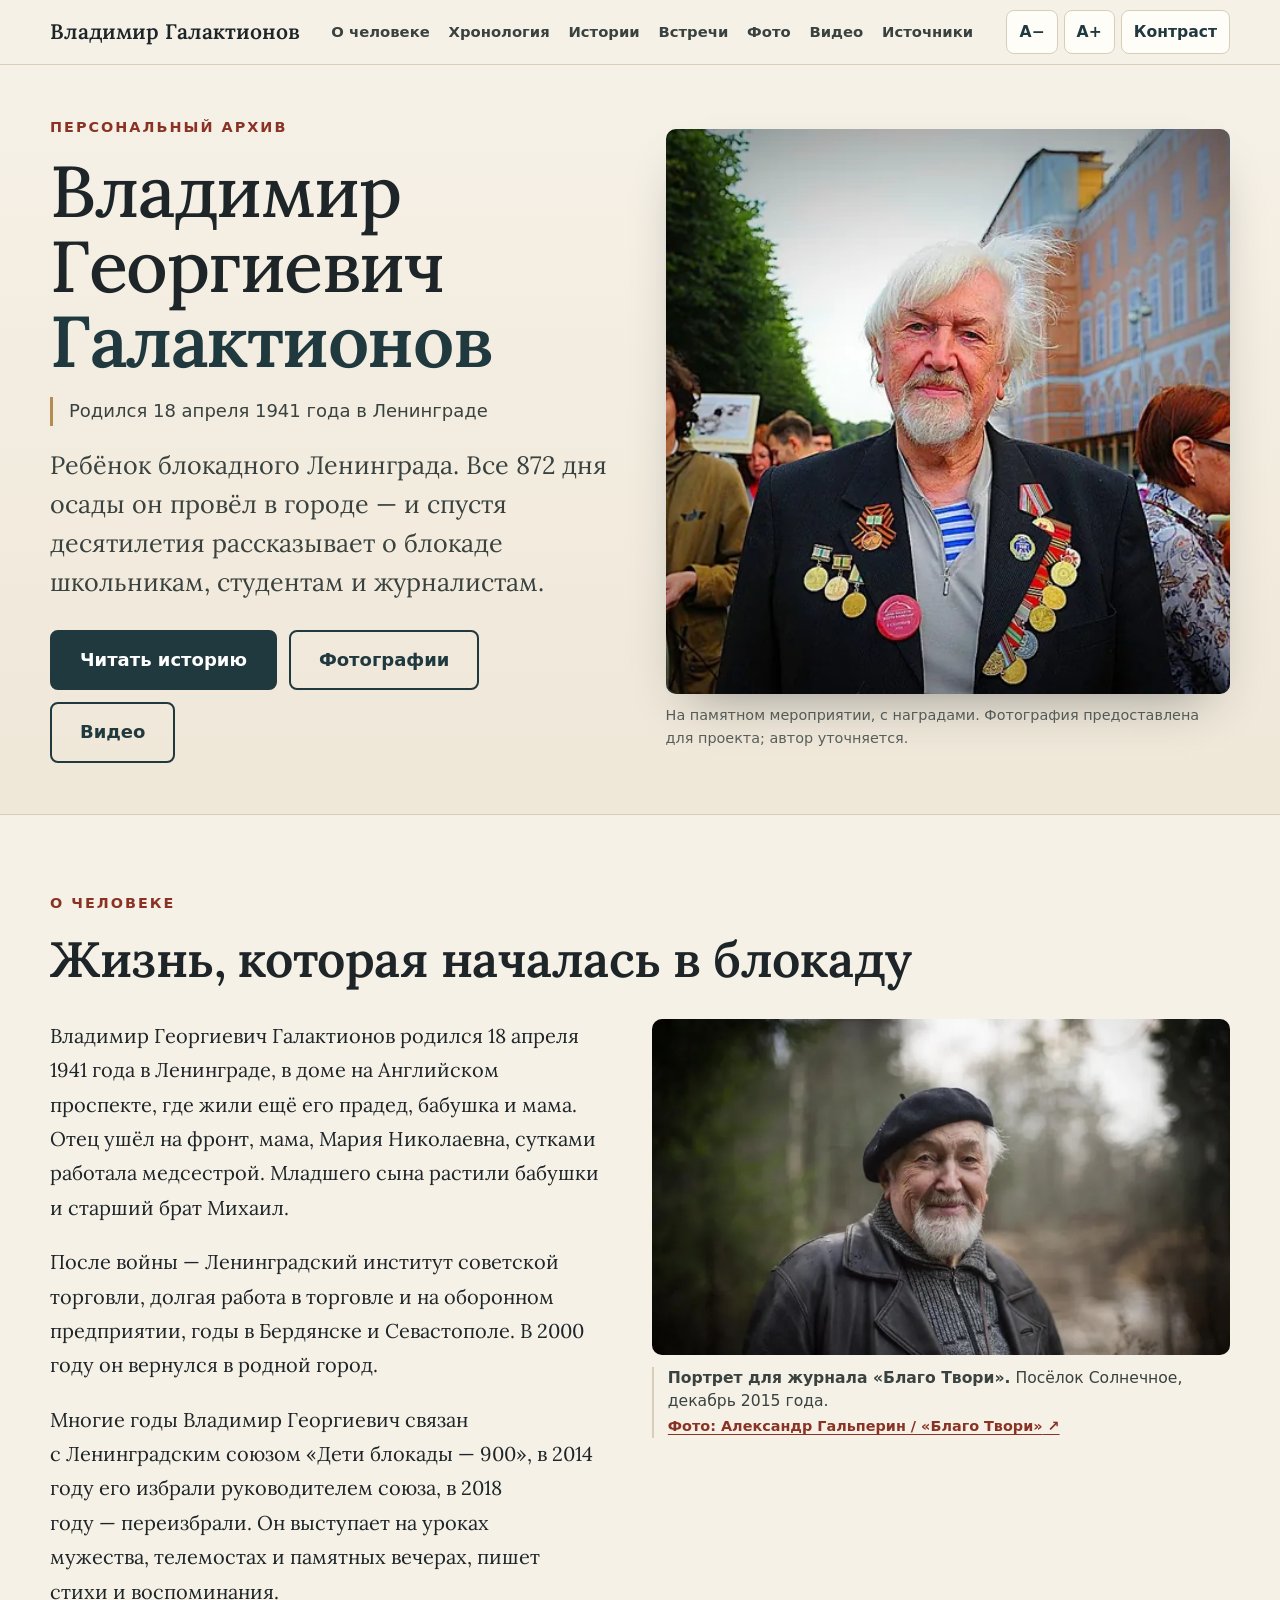
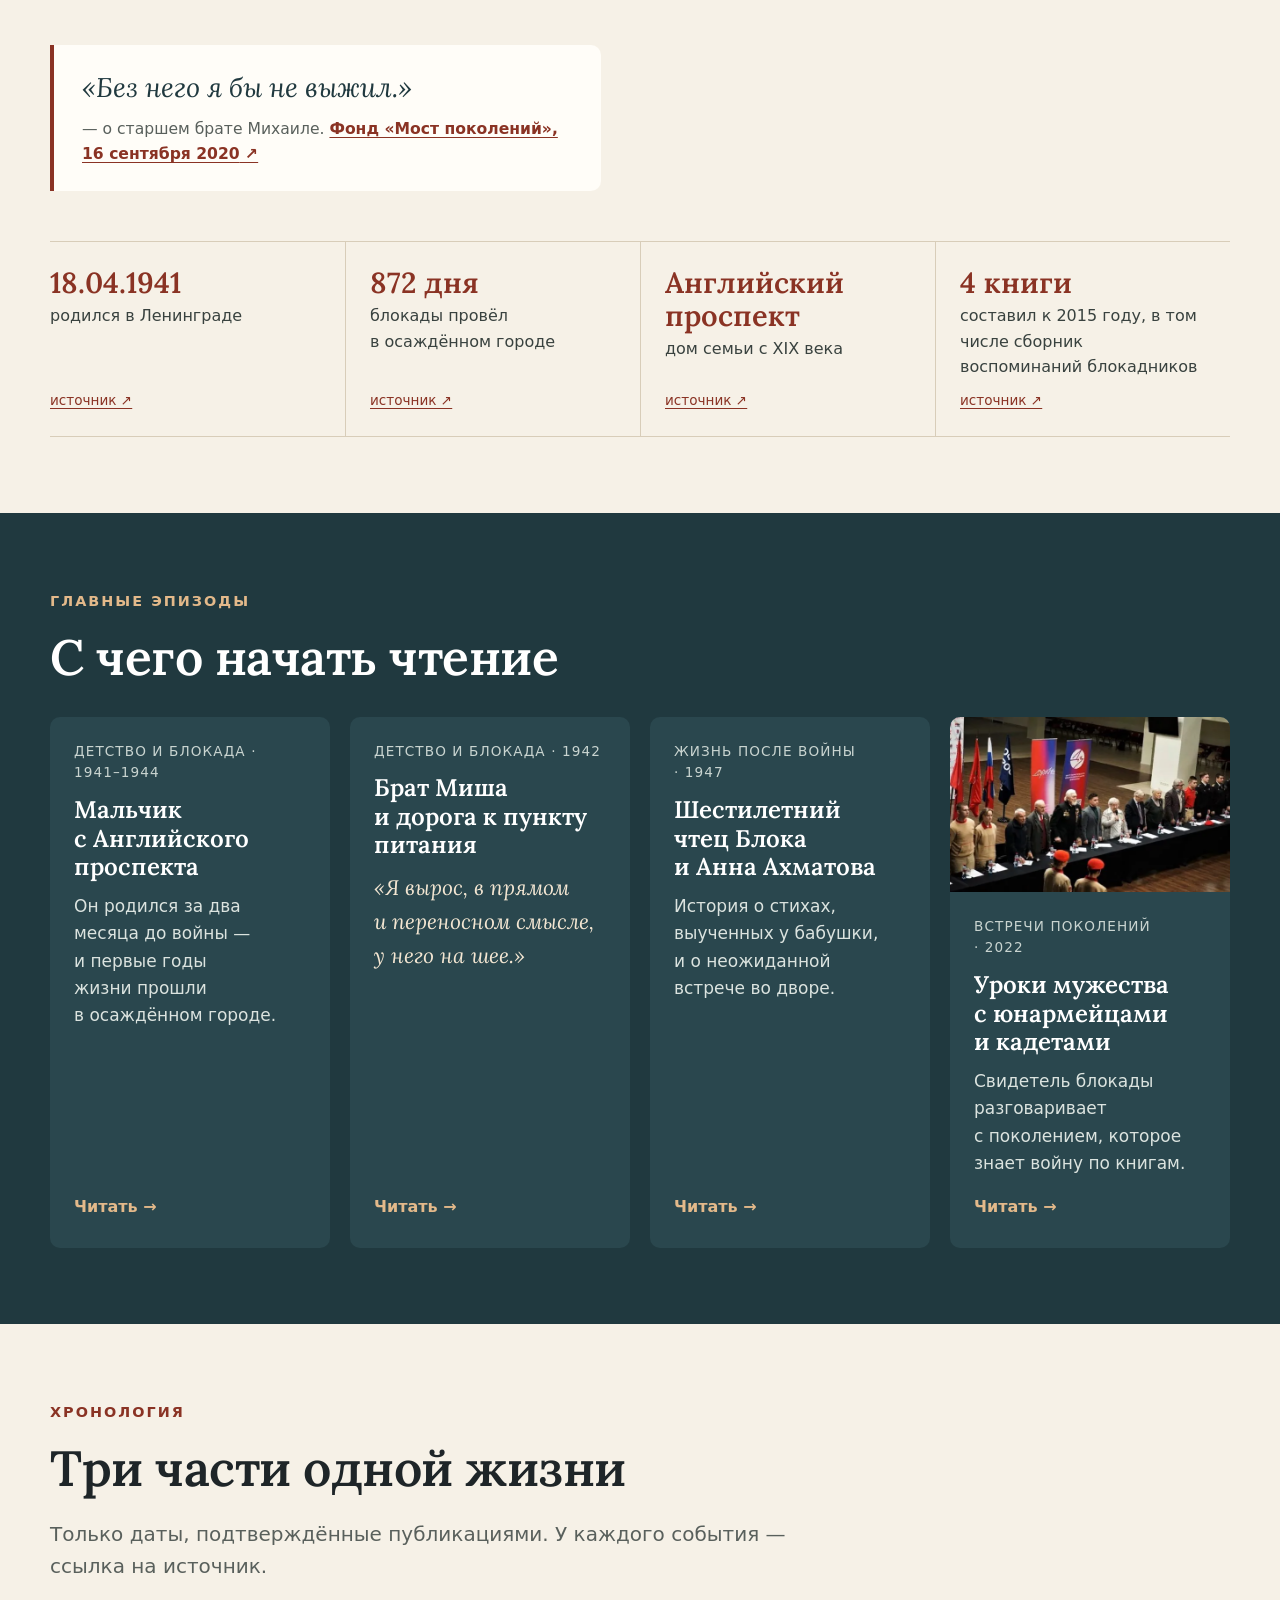
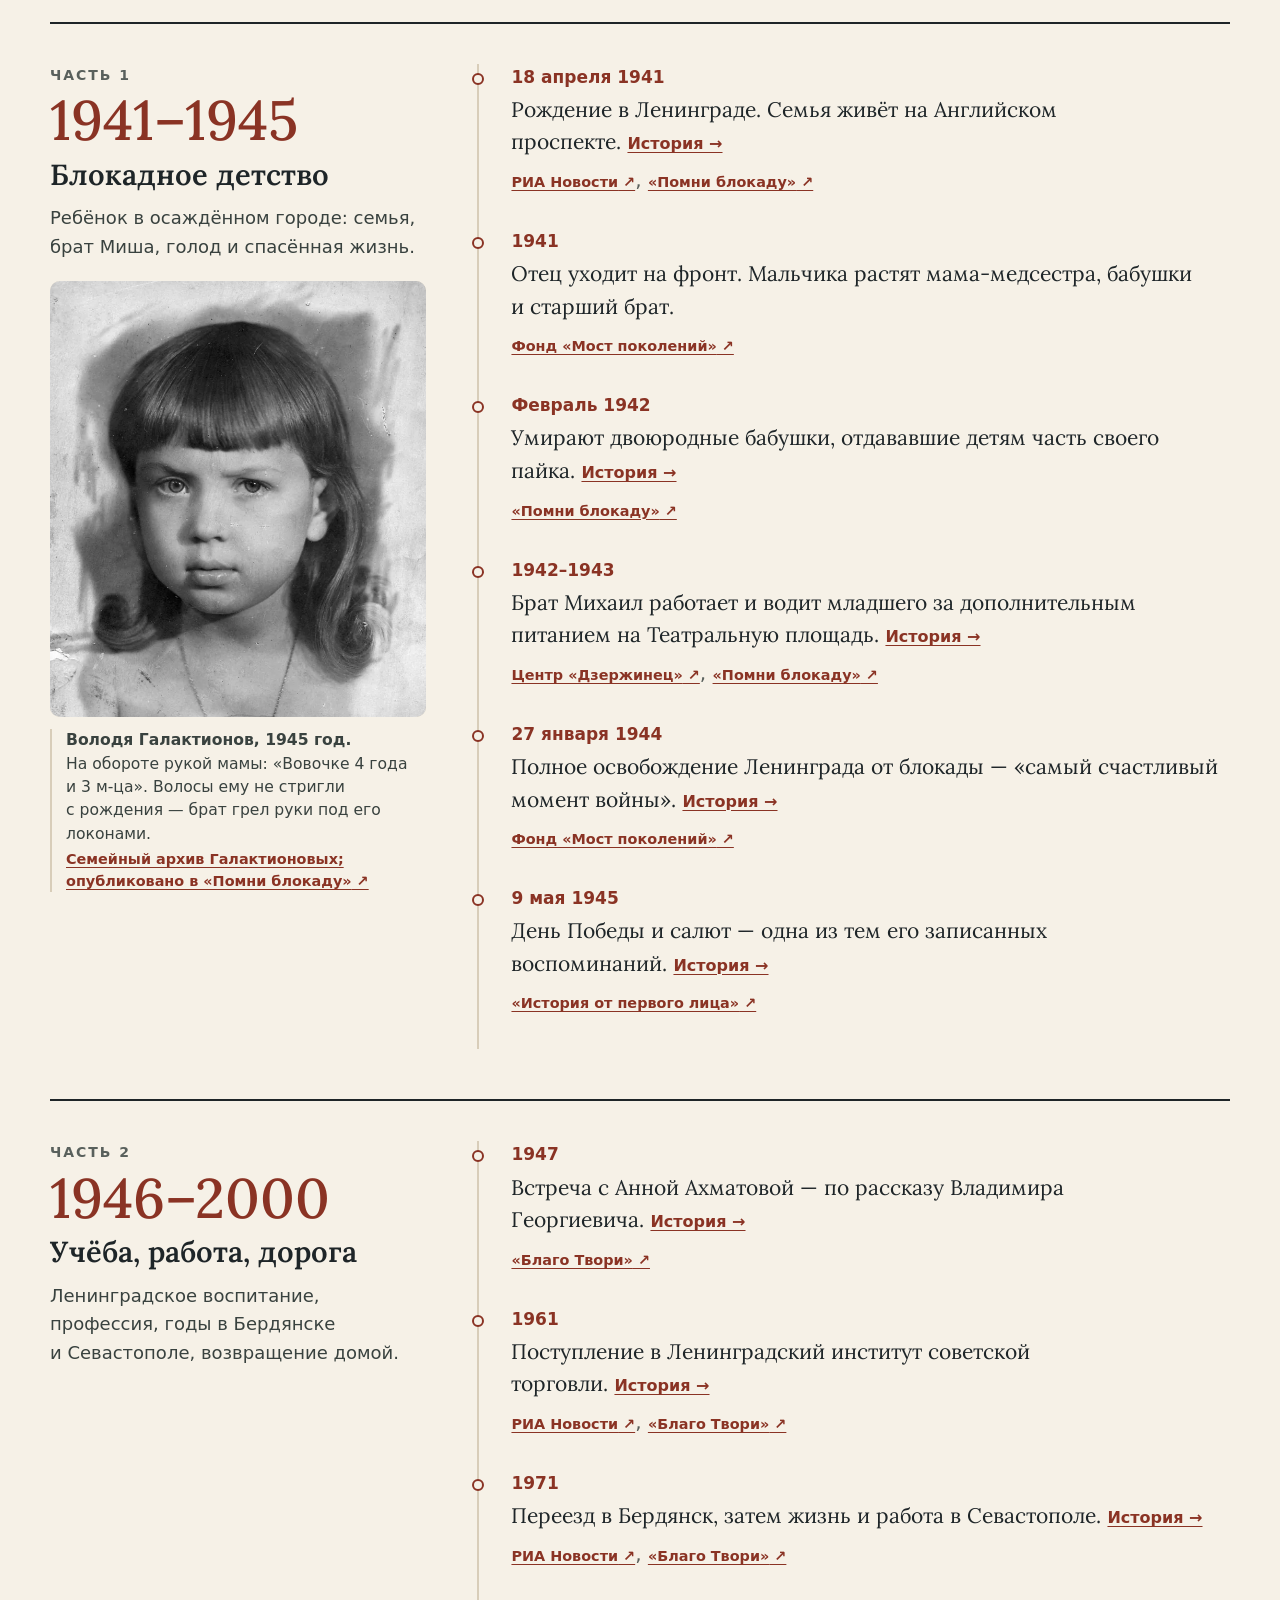
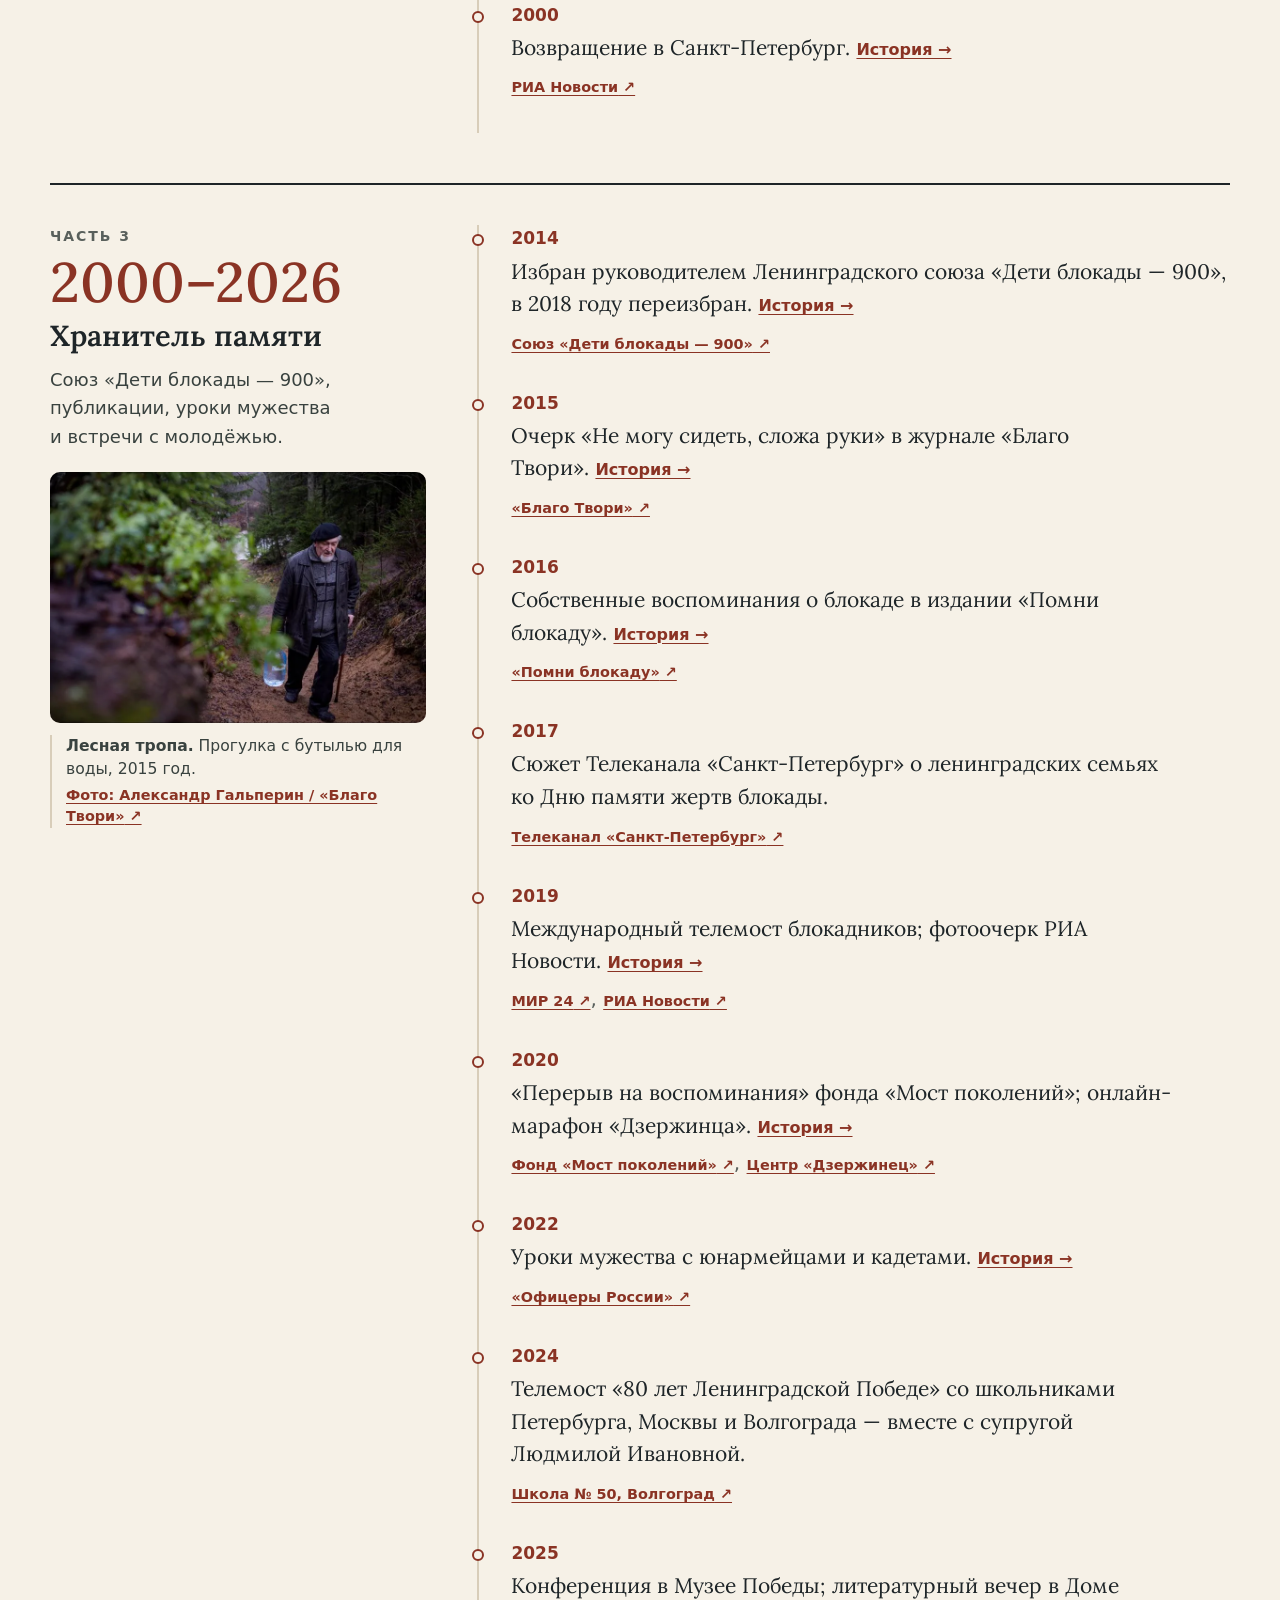
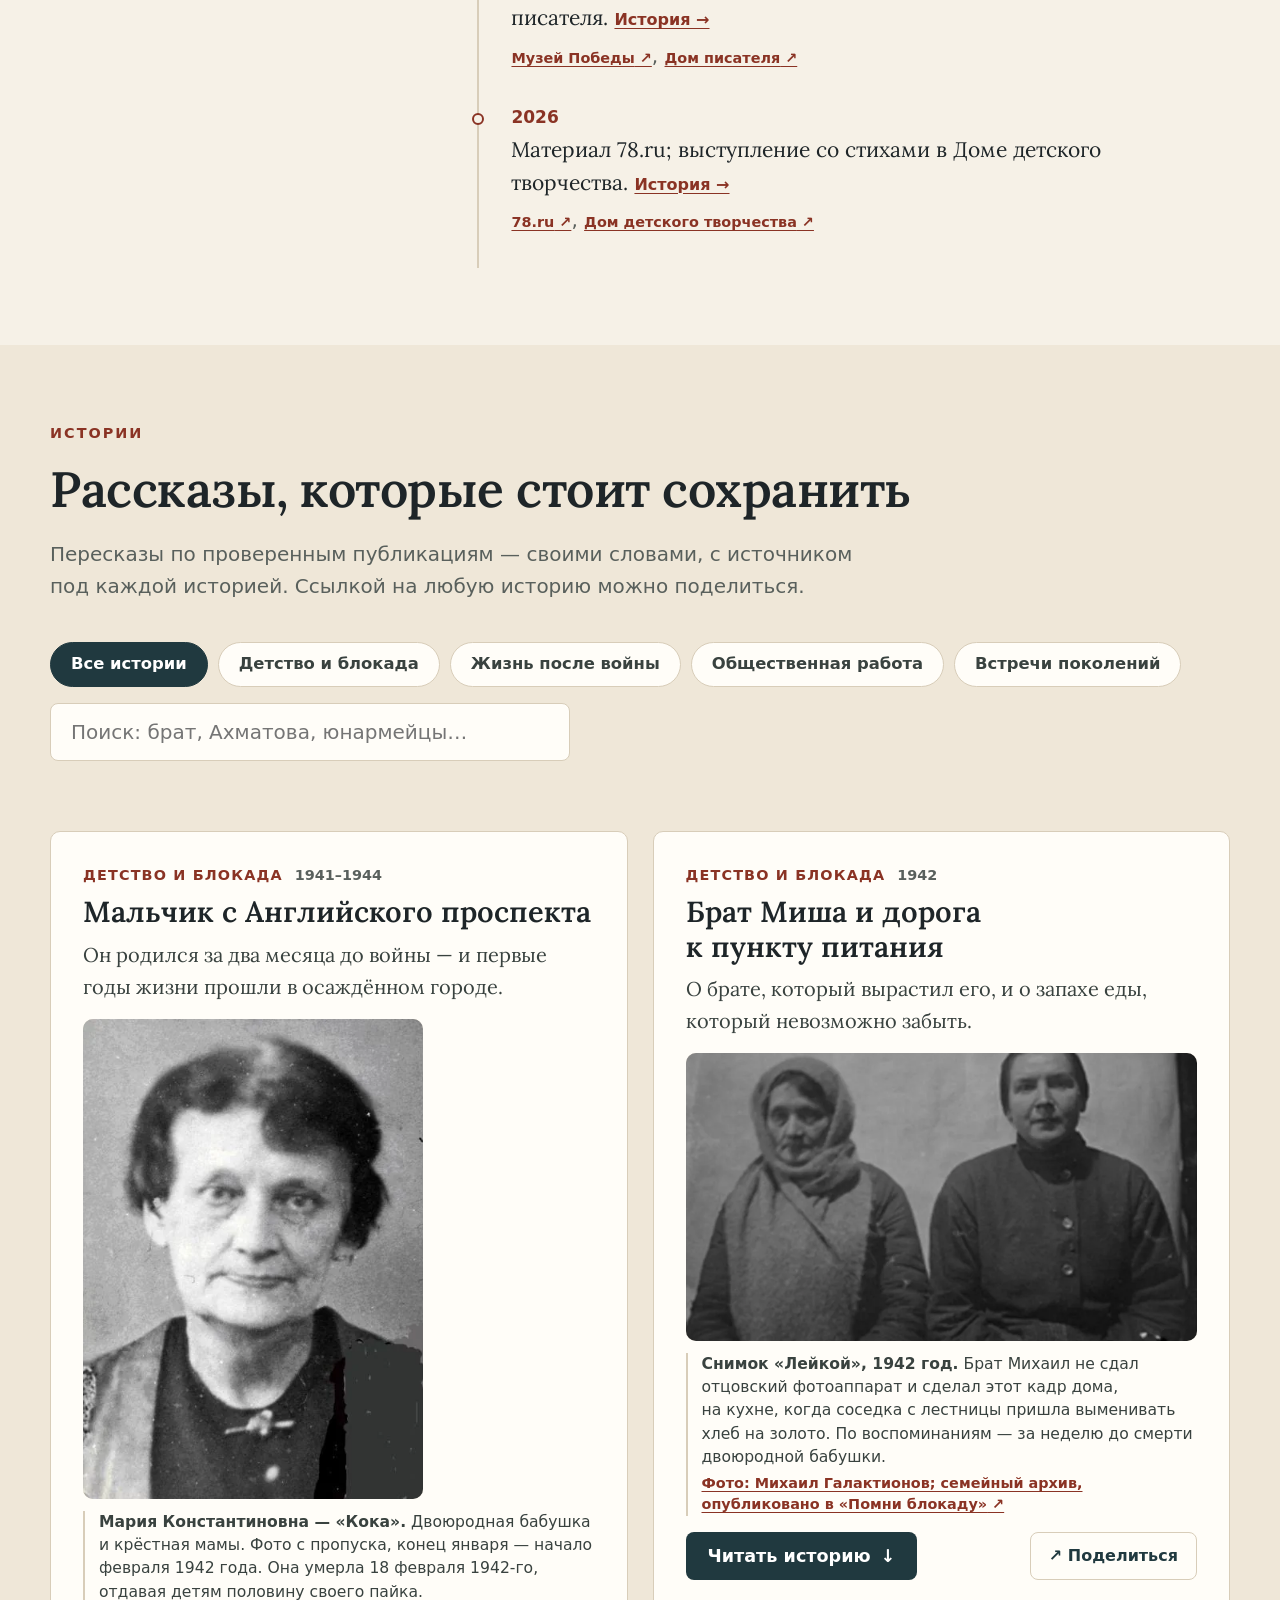
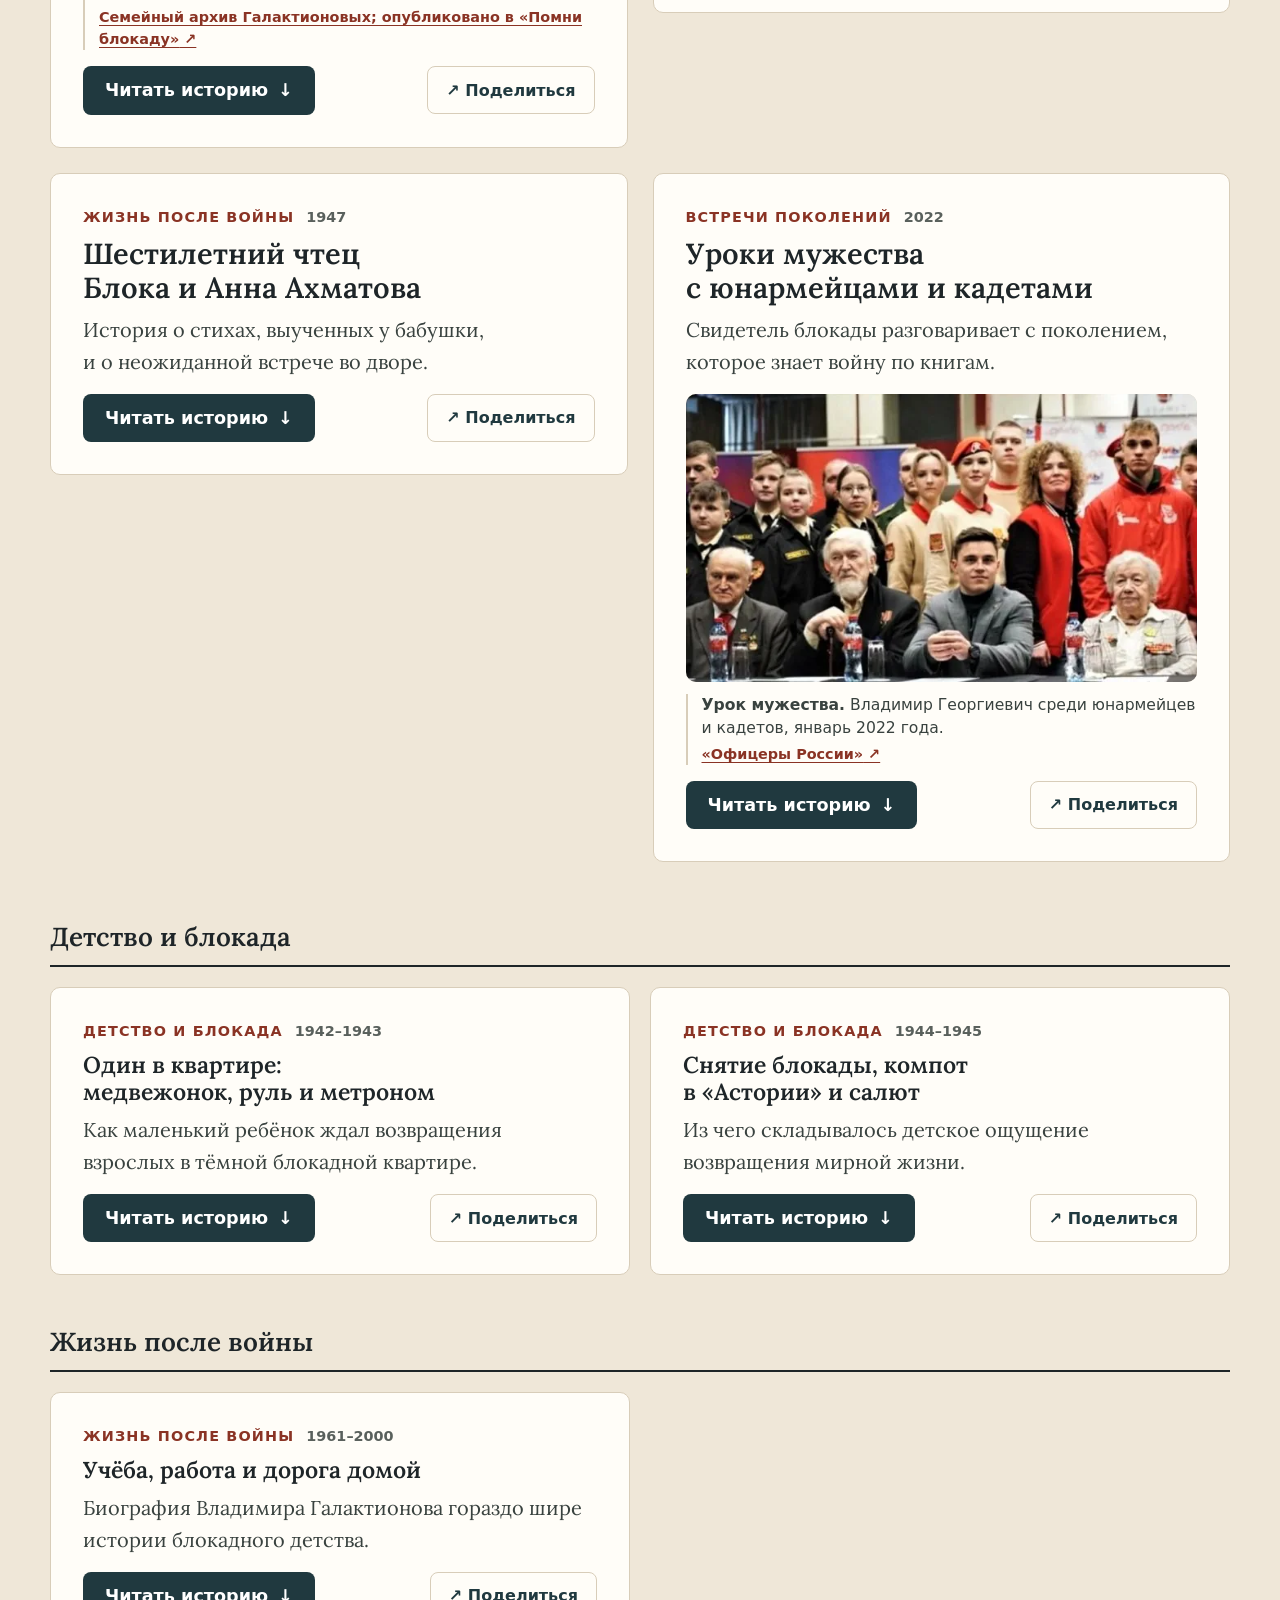
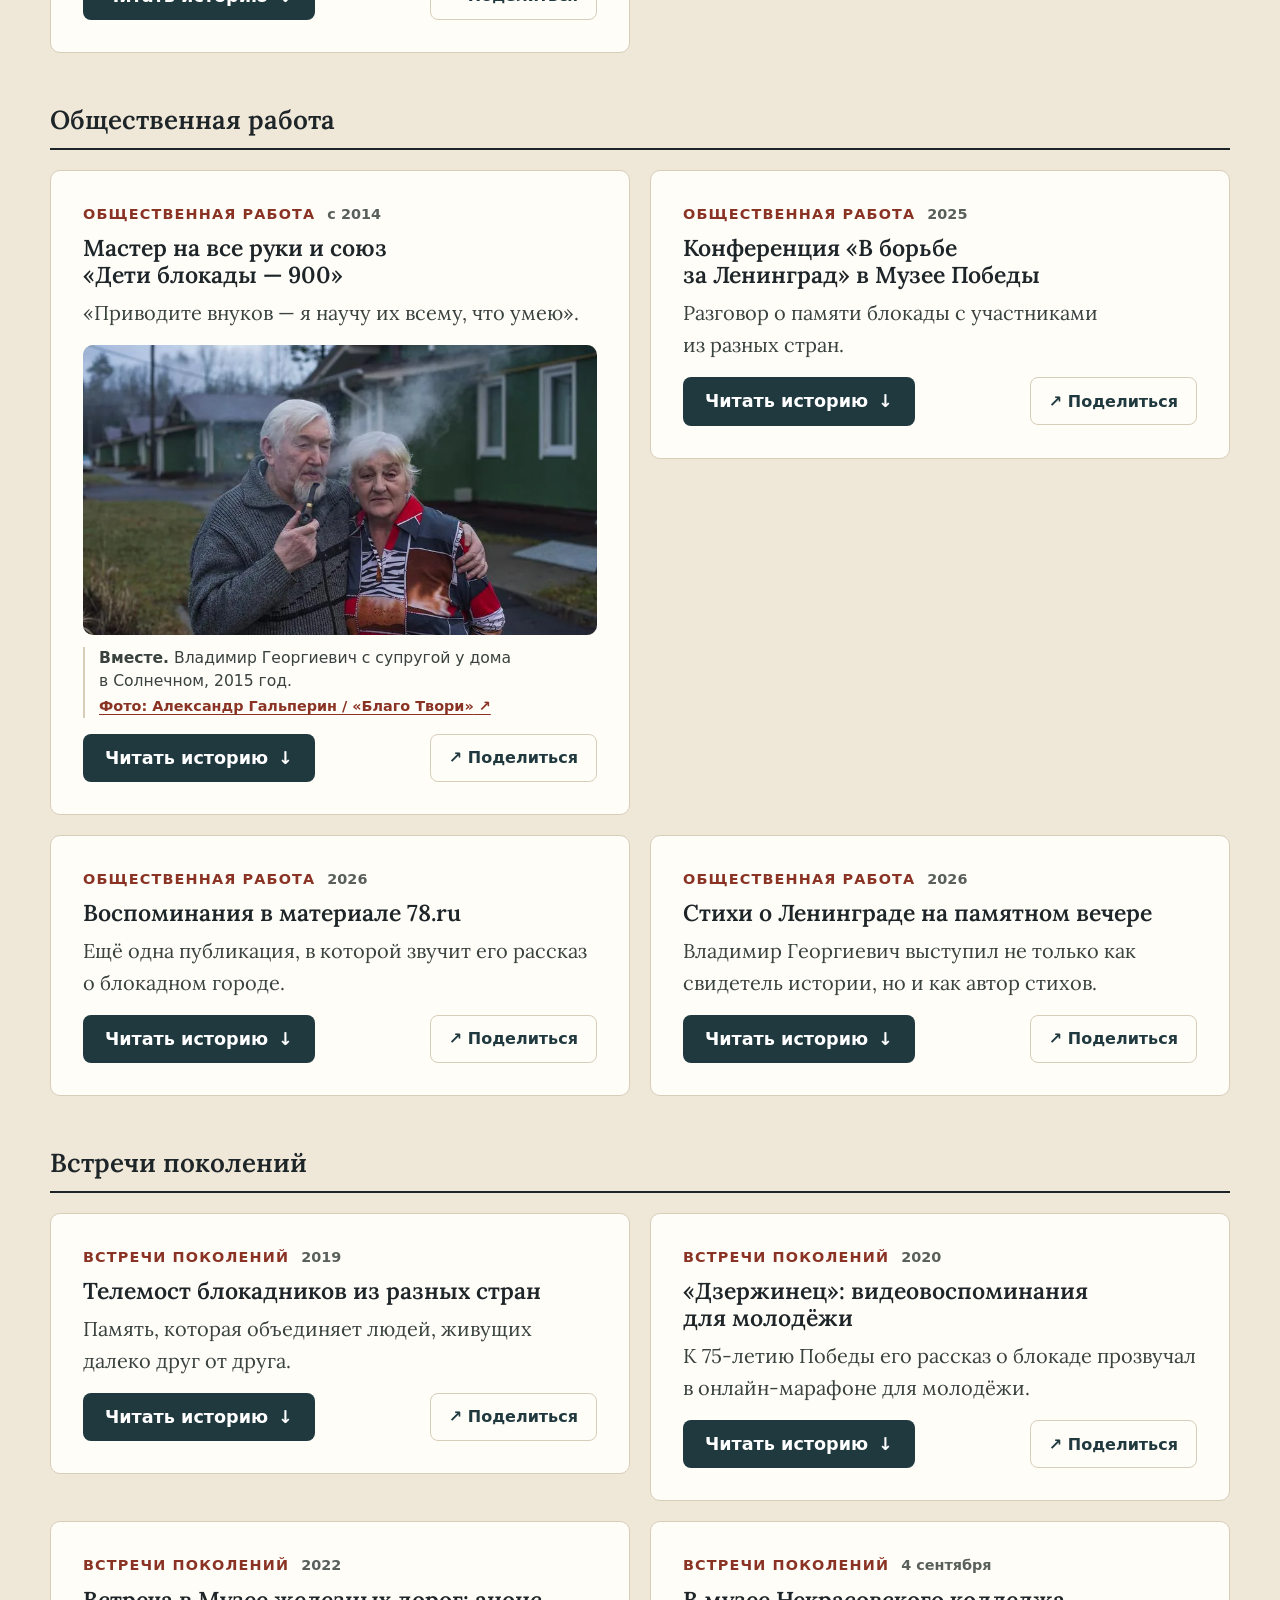
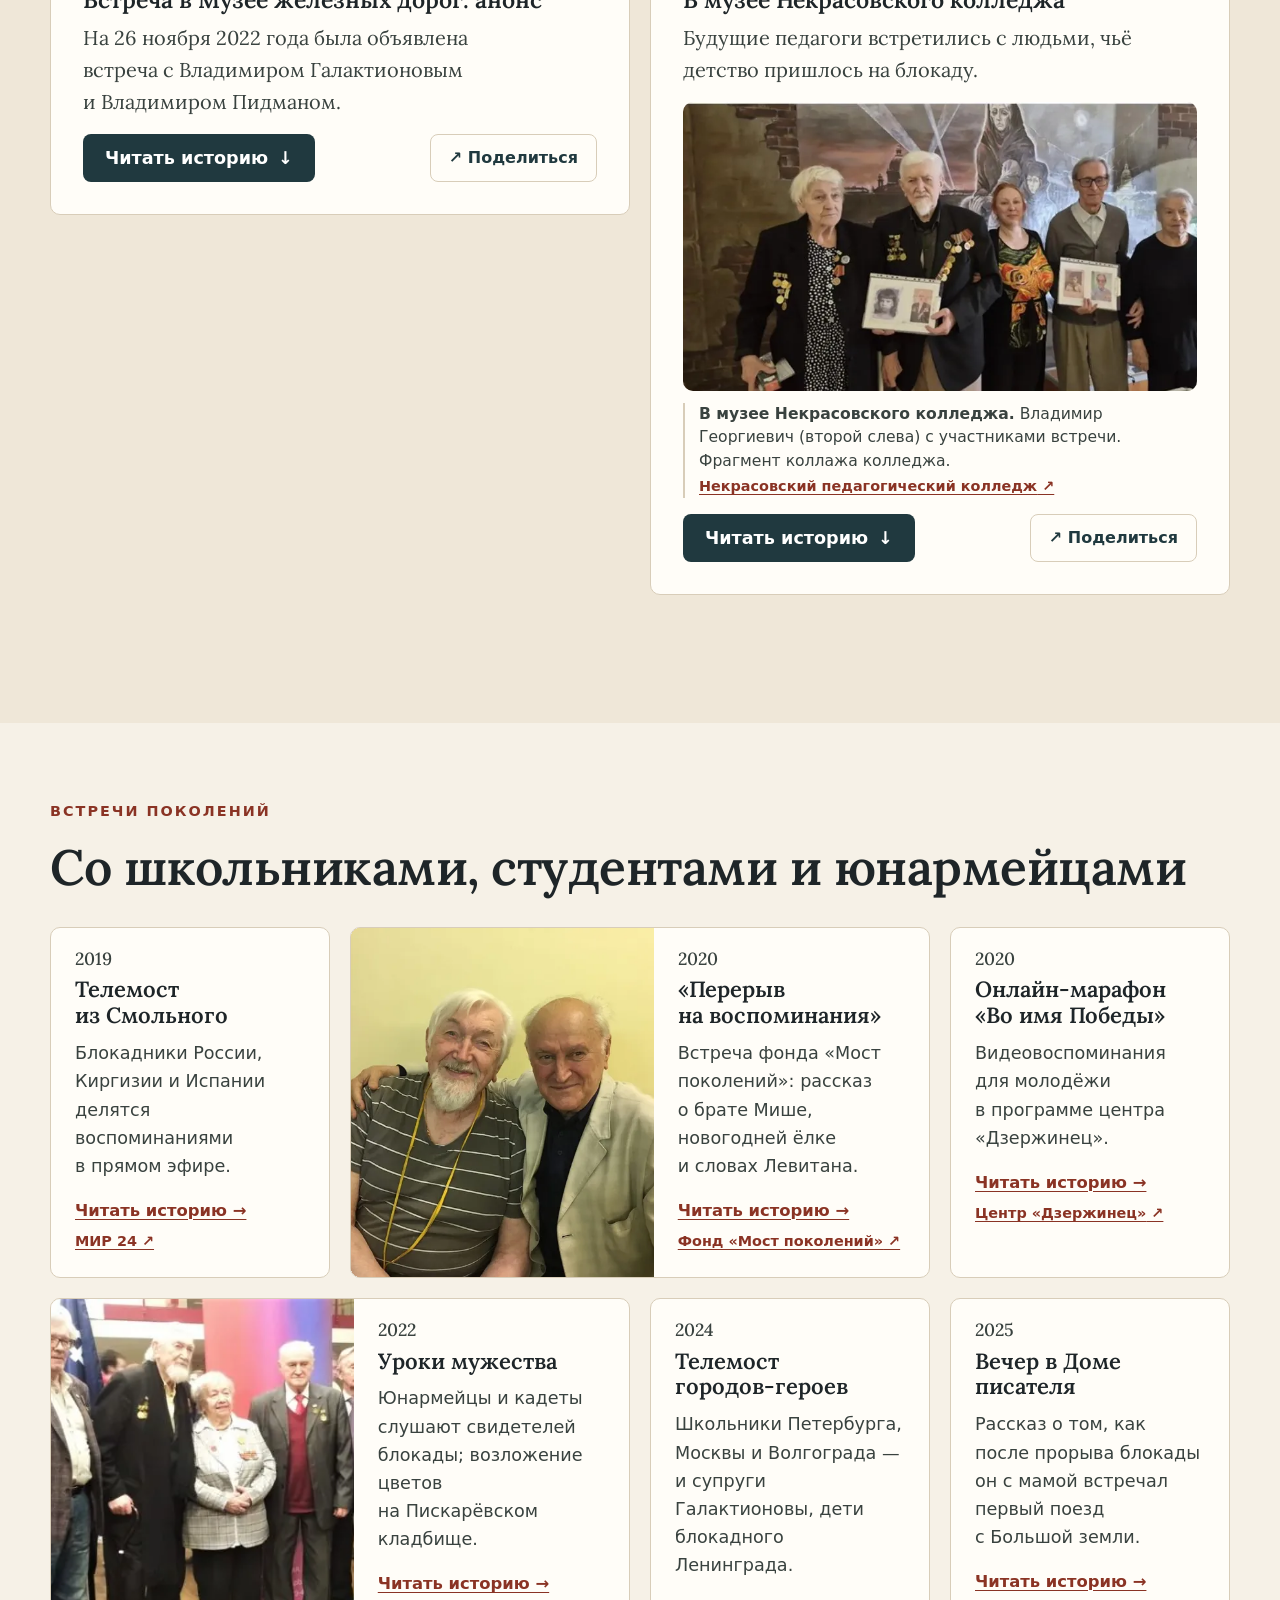
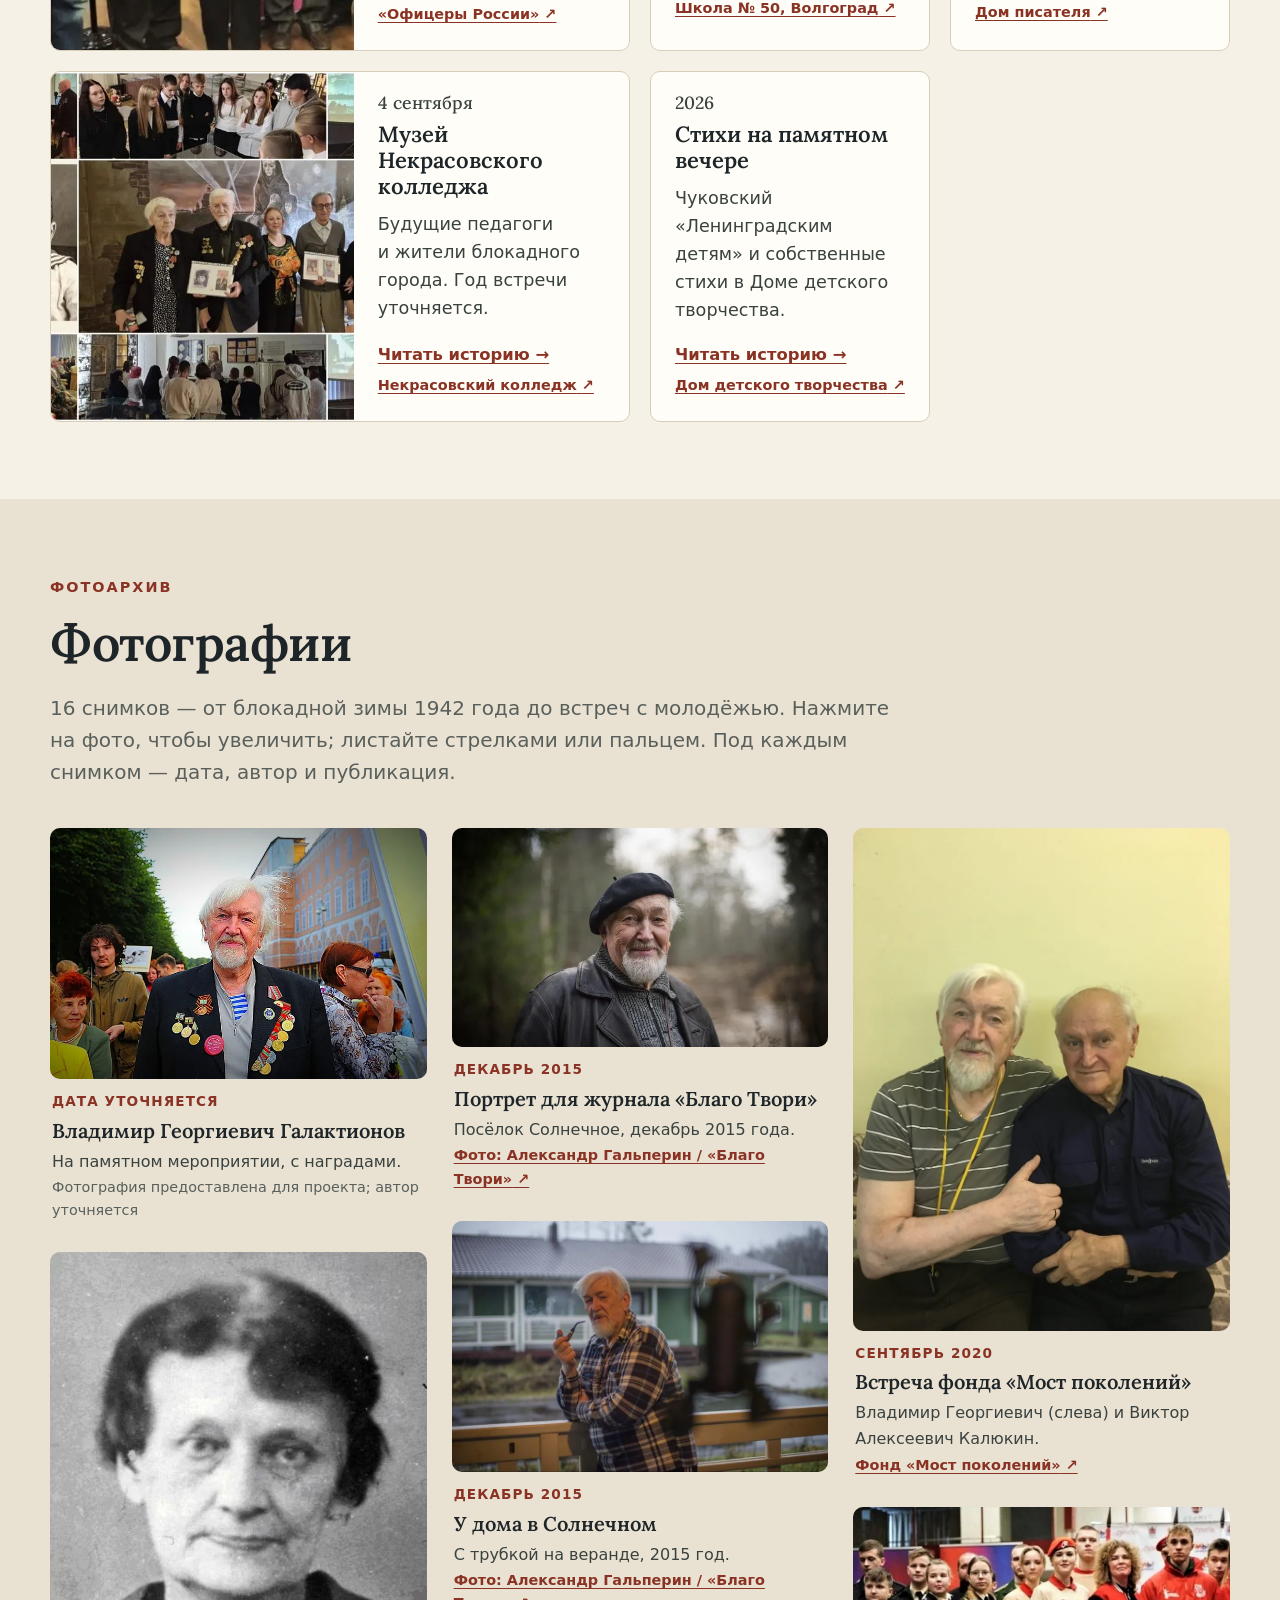
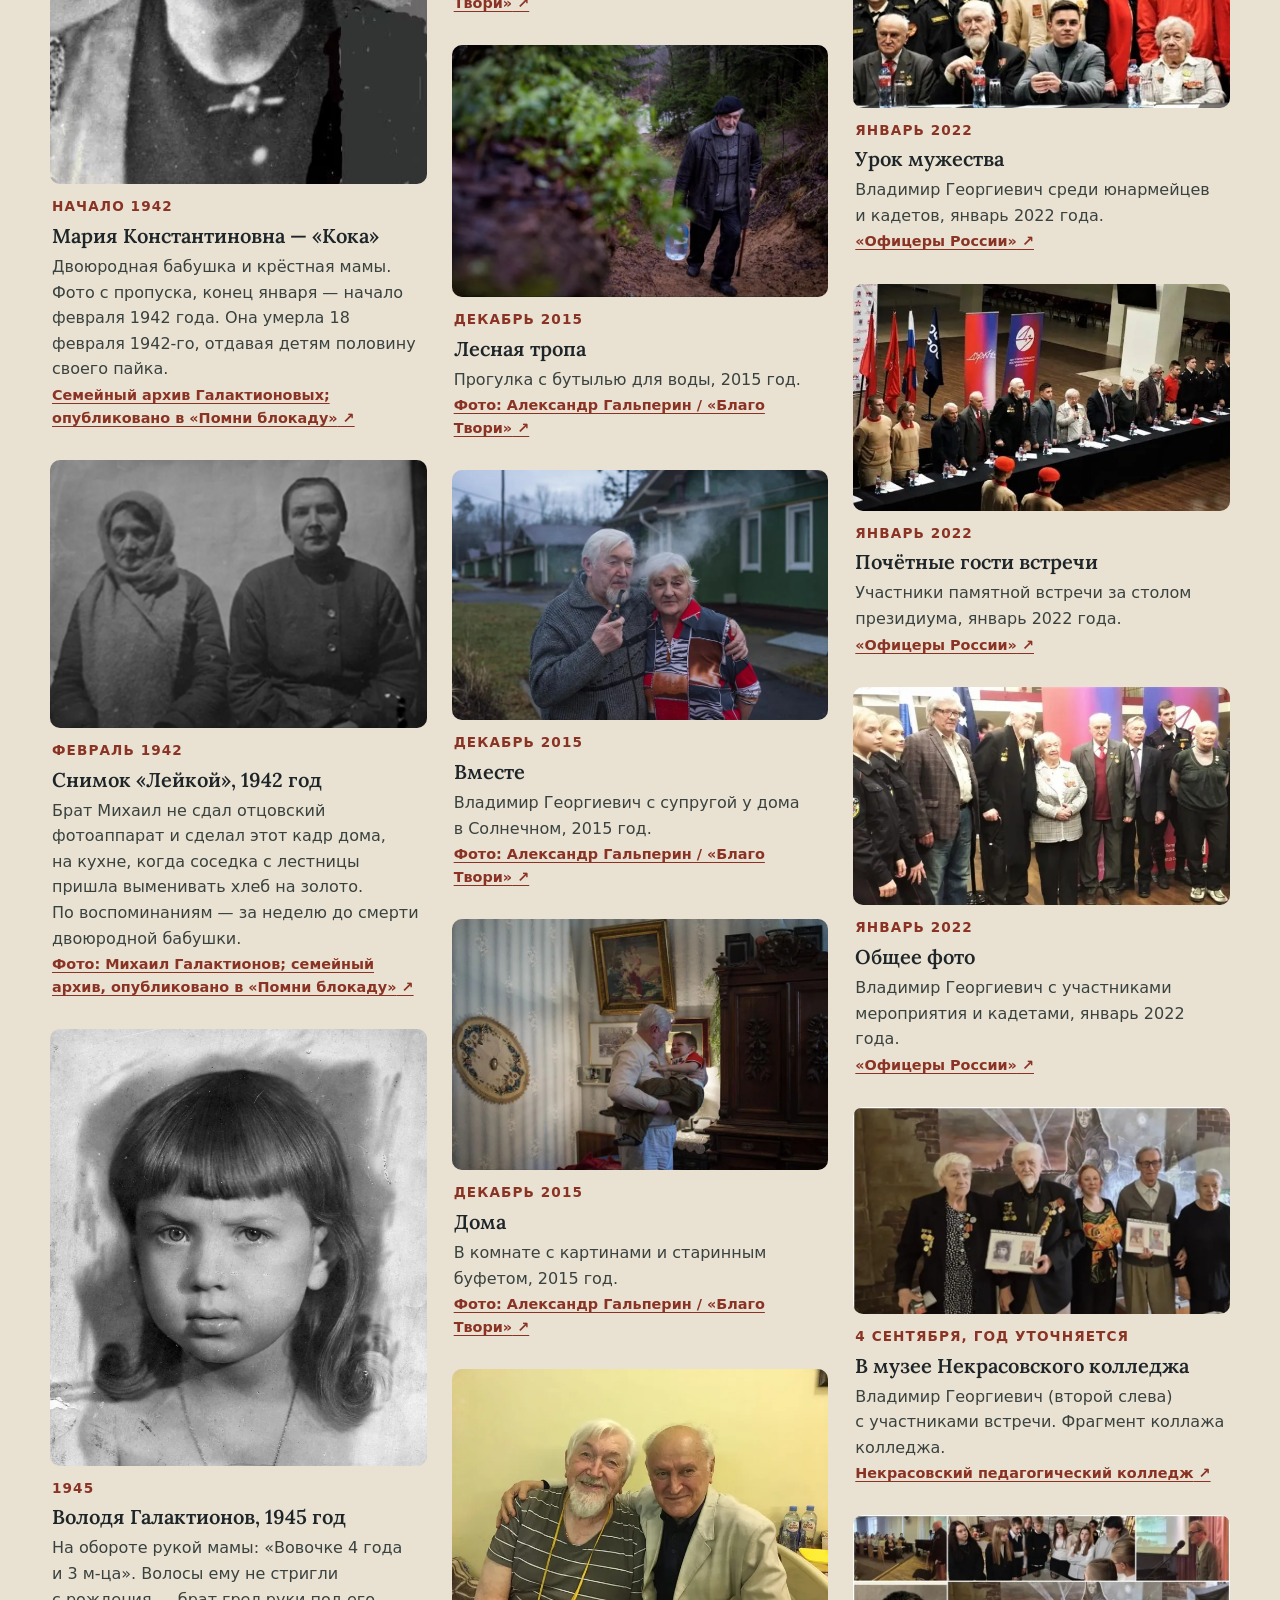
==== commit 6914d1d3: "Galaktionov: семейные фото и согласованные права - добавлены фото из семейного архива: Володя в 1945" ====
--- a/galaktionov/index.html
+++ b/galaktionov/index.html
@@ -101,7 +101,7 @@
     <p class="section-lead">Только даты, подтверждённые публикациями. У&nbsp;каждого события — ссылка на&nbsp;источник.</p>
     <ol class="periods"><li class="period" id="period-1">
   <div class="period-head"><p class="period-num">Часть 1</p><p class="period-years">1941–1945</p>
-    <h3>Блокадное детство</h3><p class="period-summary">Ребёнок в&nbsp;осаждённом городе: семья, брат Миша, голод и&nbsp;спасённая жизнь.</p></div>
+    <h3>Блокадное детство</h3><p class="period-summary">Ребёнок в&nbsp;осаждённом городе: семья, брат Миша, голод и&nbsp;спасённая жизнь.</p><figure class="doc-photo period-photo portrait"><button class="photo-open" type="button" data-photo="family-1945-childhood" aria-label="Открыть фото крупно: Володя Галактионов, 1945 год"><picture><source type="image/webp" srcset="assets/photos/family-1945-childhood-720.webp 720w, assets/photos/family-1945-childhood-950.webp 950w" sizes="(max-width: 760px) 100vw, 34vw"><img class="" src="assets/photos/family-1945-childhood-720.jpg" srcset="assets/photos/family-1945-childhood-720.jpg 720w, assets/photos/family-1945-childhood-950.jpg 950w" sizes="(max-width: 760px) 100vw, 34vw" width="950" height="1100" alt="Детский портрет: мальчик лет четырёх с чёлкой и длинными локонами до плеч, чёрно-белое фото" loading="lazy" decoding="async" style="object-position:50% 35%"></picture><span class="zoom-hint" aria-hidden="true">Увеличить</span></button><figcaption><span class="cap-title">Володя Галактионов, 1945 год.</span> На&nbsp;обороте рукой мамы: «Вовочке 4 года и&nbsp;3 м-ца». Волосы ему не&nbsp;стригли с&nbsp;рождения&nbsp;— брат грел руки под его локонами. <span class="cap-credit"><a class="src small" href="http://pomniblokadu.ru/news/15348171" target="_blank" rel="noopener noreferrer">Семейный архив Галактионовых; опубликовано в&nbsp;«Помни блокаду»<span class="ext" aria-hidden="true"> ↗</span><span class="visually-hidden"> (публикация откроется в новой вкладке)</span></a></span></figcaption></figure></div>
   <ol class="events"><li><p class="ev-date">18 апреля 1941</p><p class="ev-text">Рождение в&nbsp;Ленинграде. Семья живёт на&nbsp;Английском проспекте. <a class="ev-story" href="#childhood" data-open-story="childhood">История →</a></p><p class="ev-src"><a class="src small" href="https://riamediabank.ru/story/list_143285573/" target="_blank" rel="noopener noreferrer">РИА Новости<span class="ext" aria-hidden="true"> ↗</span><span class="visually-hidden"> (откроется в новой вкладке)</span></a>, <a class="src small" href="http://pomniblokadu.ru/news/15348171" target="_blank" rel="noopener noreferrer">«Помни блокаду»<span class="ext" aria-hidden="true"> ↗</span><span class="visually-hidden"> (откроется в новой вкладке)</span></a></p></li><li><p class="ev-date">1941</p><p class="ev-text">Отец уходит на&nbsp;фронт. Мальчика растят мама-медсестра, бабушки и&nbsp;старший брат.</p><p class="ev-src"><a class="src small" href="https://fundgenerationbridge.org/veterani/tpost/8n0kfazs8x-pereriv-na-vospominaniya-galaktionov-vla" target="_blank" rel="noopener noreferrer">Фонд «Мост поколений»<span class="ext" aria-hidden="true"> ↗</span><span class="visually-hidden"> (откроется в новой вкладке)</span></a></p></li><li><p class="ev-date">Февраль 1942</p><p class="ev-text">Умирают двоюродные бабушки, отдававшие детям часть своего пайка. <a class="ev-story" href="#childhood" data-open-story="childhood">История →</a></p><p class="ev-src"><a class="src small" href="http://pomniblokadu.ru/news/15348171" target="_blank" rel="noopener noreferrer">«Помни блокаду»<span class="ext" aria-hidden="true"> ↗</span><span class="visually-hidden"> (откроется в новой вкладке)</span></a></p></li><li><p class="ev-date">1942–1943</p><p class="ev-text">Брат Михаил работает и&nbsp;водит младшего за&nbsp;дополнительным питанием на&nbsp;Театральную площадь. <a class="ev-story" href="#brother" data-open-story="brother">История →</a></p><p class="ev-src"><a class="src small" href="https://xn--80aaaagdqszrll6bep8r.xn--p1ai/?p=12102" target="_blank" rel="noopener noreferrer">Центр «Дзержинец»<span class="ext" aria-hidden="true"> ↗</span><span class="visually-hidden"> (откроется в новой вкладке)</span></a>, <a class="src small" href="http://pomniblokadu.ru/news/15348171" target="_blank" rel="noopener noreferrer">«Помни блокаду»<span class="ext" aria-hidden="true"> ↗</span><span class="visually-hidden"> (откроется в новой вкладке)</span></a></p></li><li><p class="ev-date">27 января 1944</p><p class="ev-text">Полное освобождение Ленинграда от&nbsp;блокады&nbsp;— «самый счастливый момент войны». <a class="ev-story" href="#end" data-open-story="end">История →</a></p><p class="ev-src"><a class="src small" href="https://fundgenerationbridge.org/veterani/tpost/8n0kfazs8x-pereriv-na-vospominaniya-galaktionov-vla" target="_blank" rel="noopener noreferrer">Фонд «Мост поколений»<span class="ext" aria-hidden="true"> ↗</span><span class="visually-hidden"> (откроется в новой вкладке)</span></a></p></li><li><p class="ev-date">9 мая 1945</p><p class="ev-text">День Победы и&nbsp;салют&nbsp;— одна из&nbsp;тем его записанных воспоминаний. <a class="ev-story" href="#end" data-open-story="end">История →</a></p><p class="ev-src"><a class="src small" href="https://xn--80addgoadxwbcbilejre9f9h.xn--p1ai/authors/author.php?id=627" target="_blank" rel="noopener noreferrer">«История от&nbsp;первого лица»<span class="ext" aria-hidden="true"> ↗</span><span class="visually-hidden"> (откроется в новой вкладке)</span></a></p></li></ol>
 </li><li class="period" id="period-2">
   <div class="period-head"><p class="period-num">Часть 2</p><p class="period-years">1946–2000</p>
@@ -128,7 +128,7 @@
     <div class="featured-stories"><article class="story featured-story" id="childhood" data-theme="blockade">
   <header class="story-head"><p class="story-meta"><span class="theme-tag">Детство и&nbsp;блокада</span> <span class="years">1941–1944</span></p>
     <h3>Мальчик с&nbsp;Английского проспекта</h3><p class="story-lead">Он родился за&nbsp;два месяца до&nbsp;войны&nbsp;— и&nbsp;первые годы жизни прошли в&nbsp;осаждённом городе.</p></header>
-  
+  <figure class="doc-photo story-photo portrait"><button class="photo-open" type="button" data-photo="family-1942-koka" aria-label="Открыть фото крупно: Мария Константиновна — «Кока»"><picture><source type="image/webp" srcset="assets/photos/family-1942-koka-425.webp 425w" sizes="(max-width: 760px) 100vw, 40vw"><img class="" src="assets/photos/family-1942-koka-425.jpg" srcset="assets/photos/family-1942-koka-425.jpg 425w" sizes="(max-width: 760px) 100vw, 40vw" width="425" height="600" alt="Пожилая женщина с короткой стрижкой в тёмной кофте, фотография с документа" loading="lazy" decoding="async" style="object-position:50% 30%"></picture><span class="zoom-hint" aria-hidden="true">Увеличить</span></button><figcaption><span class="cap-title">Мария Константиновна&nbsp;— «Кока».</span> Двоюродная бабушка и&nbsp;крёстная мамы. Фото с&nbsp;пропуска, конец января&nbsp;— начало февраля 1942 года. Она умерла 18 февраля 1942-го, отдавая детям половину своего пайка. <span class="cap-credit"><a class="src small" href="http://pomniblokadu.ru/news/15348171" target="_blank" rel="noopener noreferrer">Семейный архив Галактионовых; опубликовано в&nbsp;«Помни блокаду»<span class="ext" aria-hidden="true"> ↗</span><span class="visually-hidden"> (публикация откроется в новой вкладке)</span></a></span></figcaption></figure>
   <details class="story-body"><summary><span class="sum-open">Читать историю</span><span class="sum-close">Свернуть</span></summary>
     <div class="prose reading"><p>18 апреля 1941 года в&nbsp;Ленинграде родился Владимир Галактионов. Семья жила на&nbsp;Английском проспекте, в&nbsp;доме № 19, куда ещё в&nbsp;1862 году переехал его прадед Константин Некрасов. Здесь родились бабушка, мама и&nbsp;оба брата&nbsp;— Михаил и&nbsp;Володя.</p><p>Для него блокада&nbsp;— не&nbsp;страница учебника, а&nbsp;первые события собственной жизни: тревога за&nbsp;маму и&nbsp;брата, холод, темнота синей лампочки, щелчки метронома из&nbsp;репродуктора.</p><p>В&nbsp;феврале 1942 года одна за&nbsp;другой умерли двоюродные бабушки&nbsp;— Анна Константиновна и&nbsp;Мария Константиновна. В&nbsp;самое голодное время они отдавали детям половину своего пайка. Их похоронили в&nbsp;братской могиле на&nbsp;Пискарёвском кладбище, и&nbsp;с&nbsp;тех пор их имена в&nbsp;семье звучат каждый день.</p><p>Там, где детали известны со&nbsp;слов самого Владимира Георгиевича, мы так их и&nbsp;обозначаем&nbsp;— как свидетельство, не&nbsp;заменяя его догадками.</p>
       <div class="story-sources"><p class="label">Источники</p><ul><li><a class="src" href="http://pomniblokadu.ru/news/15348171" target="_blank" rel="noopener noreferrer">«Помни блокаду» (сетевое издание МТРК «Мир»), 27 декабря 2016<span class="ext" aria-hidden="true"> ↗</span><span class="visually-hidden"> (откроется в новой вкладке)</span></a><span class='src-title'>Вспоминает Владимир Галактионов, Санкт-Петербург</span></li><li><a class="src" href="https://riamediabank.ru/story/list_143285573/" target="_blank" rel="noopener noreferrer">РИА Новости, фотобанк, 2019<span class="ext" aria-hidden="true"> ↗</span><span class="visually-hidden"> (откроется в новой вкладке)</span></a><span class='src-title'>Житель блокадного Ленинграда В. Галактионов. Фотоочерк</span></li><li><a class="src" href="https://xn--80addgoadxwbcbilejre9f9h.xn--p1ai/authors/author.php?id=627" target="_blank" rel="noopener noreferrer">«История от&nbsp;первого лица», архив<span class="ext" aria-hidden="true"> ↗</span><span class="visually-hidden"> (откроется в новой вкладке)</span></a><span class='src-title'>Галактионов Владимир Георгиевич. Авторская страница</span></li></ul></div>
@@ -142,9 +142,9 @@
 </article><article class="story featured-story" id="brother" data-theme="blockade">
   <header class="story-head"><p class="story-meta"><span class="theme-tag">Детство и&nbsp;блокада</span> <span class="years">1942</span></p>
     <h3>Брат Миша и&nbsp;дорога к&nbsp;пункту питания</h3><p class="story-lead">О&nbsp;брате, который вырастил его, и&nbsp;о&nbsp;запахе еды, который невозможно забыть.</p></header>
-  
-  <details class="story-body"><summary><span class="sum-open">Читать историю</span><span class="sum-close">Свернуть</span></summary>
-    <div class="prose reading"><p>Когда началась блокада, Михаилу было десять с&nbsp;половиной лет. Мама пропадала в&nbsp;больнице, и&nbsp;забота о&nbsp;младшем брате легла на&nbsp;него. Чтобы получать рабочую карточку, Миша пошёл работать&nbsp;— в&nbsp;14 лет он был награждён медалью «За&nbsp;оборону Ленинграда».</p><p>В&nbsp;записи, опубликованной центром «Дзержинец», Владимир Георгиевич вспоминает, как брат водил его на&nbsp;Театральную площадь за&nbsp;дополнительным питанием: высокие ступени, небольшой холл, пункт раздачи слева, огромное окно&nbsp;— и&nbsp;запах пищи, от&nbsp;которого кружилась голова.</p><p>Брат отогревал замёрзшие руки у&nbsp;малыша на&nbsp;шее, под длинными, ни разу не&nbsp;стриженными локонами. Этот жест Владимир Георгиевич вспоминает до&nbsp;сих пор. Михаил Галактионов умер в&nbsp;1996 году; его трудовой стаж составил 55 лет.</p><blockquote class="pull small"><p>«Я&nbsp;вырос, в&nbsp;прямом и&nbsp;переносном смысле, у&nbsp;него на&nbsp;шее.»</p><footer><a class="src" href="http://xn----7sbcgd6aq0acut.xn--p1ai/?p=395" target="_blank" rel="noopener noreferrer">Журнал «Благо Твори», декабрь 2015<span class="ext" aria-hidden="true"> ↗</span><span class="visually-hidden"> (откроется в новой вкладке)</span></a></footer></blockquote>
+  <figure class="doc-photo story-photo"><button class="photo-open" type="button" data-photo="family-1942-kitchen" aria-label="Открыть фото крупно: Снимок «Лейкой», 1942 год"><picture><source type="image/webp" srcset="assets/photos/family-1942-kitchen-800.webp 800w" sizes="(max-width: 760px) 100vw, 40vw"><img class="" src="assets/photos/family-1942-kitchen-800.jpg" srcset="assets/photos/family-1942-kitchen-800.jpg 800w" sizes="(max-width: 760px) 100vw, 40vw" width="800" height="569" alt="Две женщины в зимней одежде сидят у стены, одна в пуховом платке; чёрно-белое фото блокадной зимы" loading="lazy" decoding="async"></picture><span class="zoom-hint" aria-hidden="true">Увеличить</span></button><figcaption><span class="cap-title">Снимок «Лейкой», 1942 год.</span> Брат Михаил не&nbsp;сдал отцовский фотоаппарат и&nbsp;сделал этот кадр дома, на&nbsp;кухне, когда соседка с&nbsp;лестницы пришла выменивать хлеб на&nbsp;золото. По&nbsp;воспоминаниям&nbsp;— за&nbsp;неделю до&nbsp;смерти двоюродной бабушки. <span class="cap-credit"><a class="src small" href="http://pomniblokadu.ru/news/15348171" target="_blank" rel="noopener noreferrer">Фото: Михаил Галактионов; семейный архив, опубликовано в&nbsp;«Помни блокаду»<span class="ext" aria-hidden="true"> ↗</span><span class="visually-hidden"> (публикация откроется в новой вкладке)</span></a></span></figcaption></figure>
+  <details class="story-body"><summary><span class="sum-open">Читать историю</span><span class="sum-close">Свернуть</span></summary>
+    <div class="prose reading"><p>Когда началась блокада, Михаилу было десять с&nbsp;половиной лет. Мама пропадала в&nbsp;больнице, и&nbsp;забота о&nbsp;младшем брате легла на&nbsp;него. Чтобы получать рабочую карточку, Миша пошёл работать&nbsp;— в&nbsp;14 лет он был награждён медалью «За&nbsp;оборону Ленинграда».</p><p>В&nbsp;записи, опубликованной центром «Дзержинец», Владимир Георгиевич вспоминает, как брат водил его на&nbsp;Театральную площадь за&nbsp;дополнительным питанием: высокие ступени, небольшой холл, пункт раздачи слева, огромное окно&nbsp;— и&nbsp;запах пищи, от&nbsp;которого кружилась голова.</p><p>Михаил не&nbsp;сдал отцовскую «Лейку», хотя по&nbsp;распоряжению военного времени фотоаппараты полагалось сдать. Благодаря этому сохранился редкий домашний снимок блокадной зимы 1942 года.</p><p>Брат отогревал замёрзшие руки у&nbsp;малыша на&nbsp;шее, под длинными, ни разу не&nbsp;стриженными локонами. Этот жест Владимир Георгиевич вспоминает до&nbsp;сих пор. Михаил Галактионов умер в&nbsp;1996 году; его трудовой стаж составил 55 лет.</p><blockquote class="pull small"><p>«Я&nbsp;вырос, в&nbsp;прямом и&nbsp;переносном смысле, у&nbsp;него на&nbsp;шее.»</p><footer><a class="src" href="http://xn----7sbcgd6aq0acut.xn--p1ai/?p=395" target="_blank" rel="noopener noreferrer">Журнал «Благо Твори», декабрь 2015<span class="ext" aria-hidden="true"> ↗</span><span class="visually-hidden"> (откроется в новой вкладке)</span></a></footer></blockquote>
       <div class="story-sources"><p class="label">Источники</p><ul><li><a class="src" href="https://xn--80aaaagdqszrll6bep8r.xn--p1ai/?p=12102" target="_blank" rel="noopener noreferrer">Центр «Дзержинец» (публикация МО «Невская застава»), 6 мая 2020<span class="ext" aria-hidden="true"> ↗</span><span class="visually-hidden"> (откроется в новой вкладке)</span></a><span class='src-title'>Цикл мероприятий ко&nbsp;Дню Победы. Онлайн-марафон «Во&nbsp;имя Победы»</span></li><li><a class="src" href="http://pomniblokadu.ru/news/15348171" target="_blank" rel="noopener noreferrer">«Помни блокаду» (сетевое издание МТРК «Мир»), 27 декабря 2016<span class="ext" aria-hidden="true"> ↗</span><span class="visually-hidden"> (откроется в новой вкладке)</span></a><span class='src-title'>Вспоминает Владимир Галактионов, Санкт-Петербург</span></li><li><a class="src" href="https://fundgenerationbridge.org/veterani/tpost/8n0kfazs8x-pereriv-na-vospominaniya-galaktionov-vla" target="_blank" rel="noopener noreferrer">Фонд «Мост поколений», 16 сентября 2020<span class="ext" aria-hidden="true"> ↗</span><span class="visually-hidden"> (откроется в новой вкладке)</span></a><span class='src-title'>Перерыв на&nbsp;воспоминания. Галактионов Владимир Георгиевич</span></li><li><a class="src" href="http://xn----7sbcgd6aq0acut.xn--p1ai/?p=395" target="_blank" rel="noopener noreferrer">Журнал «Благо Твори», декабрь 2015<span class="ext" aria-hidden="true"> ↗</span><span class="visually-hidden"> (откроется в новой вкладке)</span></a><span class='src-title'>«Не&nbsp;могу сидеть, сложа руки». Автор&nbsp;— Анастасия Ложко, фото&nbsp;— Александр Гальперин</span></li></ul></div>
       <div class="story-actions inner">
         <button type="button" class="act" data-copy="brother">Скопировать ссылку</button>
@@ -187,7 +187,7 @@
     <h3>Один в&nbsp;квартире: медвежонок, руль и&nbsp;метроном</h3><p class="story-lead">Как маленький ребёнок ждал возвращения взрослых в&nbsp;тёмной блокадной квартире.</p></header>
   
   <details class="story-body"><summary><span class="sum-open">Читать историю</span><span class="sum-close">Свернуть</span></summary>
-    <div class="prose reading"><p>После смерти двоюродных бабушек Володя часто оставался дома один. Закутанный, обложенный подушками и&nbsp;валиками от&nbsp;дивана, он сидел на&nbsp;высокой металлической кровати и&nbsp;под щелчки метронома ждал брата с&nbsp;работы.</p><p>Игрушек было две: плюшевый медвежонок с&nbsp;одним пуговичным глазом и&nbsp;вырезанный из&nbsp;дерева руль. Можно было «крутить баранку» и&nbsp;сигналить&nbsp;— эти звуки отпугивали крыс. Если возня за&nbsp;дверью не&nbsp;стихала, мальчик стучал обувным рожком по&nbsp;металлической миске: так научил его брат.</p><p>Однажды бомба попала в&nbsp;их дом. Мама побоялась оставить сына одного и&nbsp;тайком взяла его с&nbsp;собой на&nbsp;ночное дежурство в&nbsp;больницу, спрятав в&nbsp;кабинете главного врача. Утром они так же&nbsp;незаметно вернулись домой.</p><p>Эти воспоминания Владимир Георгиевич записал сам; полный текст опубликован в&nbsp;сетевом издании «Помни блокаду». Там же&nbsp;— его стихотворение «Метроном».</p>
+    <div class="prose reading"><p>После смерти двоюродных бабушек Володя часто оставался дома один. Закутанный, обложенный подушками и&nbsp;валиками от&nbsp;дивана, он сидел на&nbsp;высокой металлической кровати и&nbsp;под щелчки метронома ждал брата с&nbsp;работы.</p><p>Игрушек было две: плюшевый медвежонок с&nbsp;одним пуговичным глазом и&nbsp;вырезанный из&nbsp;дерева руль. Можно было «крутить баранку» и&nbsp;сигналить&nbsp;— эти звуки отпугивали крыс. Если возня за&nbsp;дверью не&nbsp;стихала, мальчик стучал обувным рожком по&nbsp;металлической миске: так научил его брат.</p><p>Однажды бомба попала в&nbsp;их дом. Мама побоялась оставить сына одного и&nbsp;тайком взяла его с&nbsp;собой на&nbsp;ночное дежурство в&nbsp;больницу, спрятав в&nbsp;кабинете главного врача. Утром они так же&nbsp;незаметно вернулись домой.</p><p>Эти воспоминания Владимир Георгиевич записал сам; полный текст опубликован в&nbsp;сетевом издании «Помни блокаду». Там же&nbsp;— его стихотворение «Метроном».</p><p>Детский портрет Володи 1945 года из&nbsp;семейного архива&nbsp;— в&nbsp;хронологии, в&nbsp;части «Блокадное детство».</p>
       <div class="story-sources"><p class="label">Источники</p><ul><li><a class="src" href="http://pomniblokadu.ru/news/15348171" target="_blank" rel="noopener noreferrer">«Помни блокаду» (сетевое издание МТРК «Мир»), 27 декабря 2016<span class="ext" aria-hidden="true"> ↗</span><span class="visually-hidden"> (откроется в новой вкладке)</span></a><span class='src-title'>Вспоминает Владимир Галактионов, Санкт-Петербург</span></li><li><a class="src" href="http://xn----7sbcgd6aq0acut.xn--p1ai/?p=395" target="_blank" rel="noopener noreferrer">Журнал «Благо Твори», декабрь 2015<span class="ext" aria-hidden="true"> ↗</span><span class="visually-hidden"> (откроется в новой вкладке)</span></a><span class='src-title'>«Не&nbsp;могу сидеть, сложа руки». Автор&nbsp;— Анастасия Ложко, фото&nbsp;— Александр Гальперин</span></li></ul></div>
       <div class="story-actions inner">
         <button type="button" class="act" data-copy="alone">Скопировать ссылку</button>
@@ -227,7 +227,7 @@
 </article></div></div><div class="story-group" data-group="public"><h3 class="group-title">Общественная работа</h3><div class="story-list"><article class="story" id="master" data-theme="public">
   <header class="story-head"><p class="story-meta"><span class="theme-tag">Общественная работа</span> <span class="years">с&nbsp;2014</span></p>
     <h3>Мастер на&nbsp;все руки и&nbsp;союз «Дети блокады&nbsp;— 900»</h3><p class="story-lead">«Приводите внуков&nbsp;— я&nbsp;научу их всему, что умею».</p></header>
-  <figure class="doc-photo story-photo"><button class="photo-open" type="button" data-photo="blago-2015-porch" aria-label="Открыть фото крупно: У дома в Солнечном"><picture><source type="image/webp" srcset="assets/photos/blago-2015-porch-800.webp 800w" sizes="(max-width: 760px) 100vw, 40vw"><img class="" src="assets/photos/blago-2015-porch-800.jpg" srcset="assets/photos/blago-2015-porch-800.jpg 800w" sizes="(max-width: 760px) 100vw, 40vw" width="800" height="534" alt="Владимир Георгиевич в клетчатой рубашке с трубкой стоит у перил веранды" loading="lazy" decoding="async"></picture><span class="zoom-hint" aria-hidden="true">Увеличить</span></button><figcaption><span class="cap-title">У&nbsp;дома в&nbsp;Солнечном.</span> С&nbsp;трубкой на&nbsp;веранде, 2015 год. <span class="cap-credit"><a class="src small" href="http://xn----7sbcgd6aq0acut.xn--p1ai/?p=395" target="_blank" rel="noopener noreferrer">Фото: Александр Гальперин / «Благо Твори»<span class="ext" aria-hidden="true"> ↗</span><span class="visually-hidden"> (публикация откроется в новой вкладке)</span></a></span></figcaption></figure>
+  <figure class="doc-photo story-photo"><button class="photo-open" type="button" data-photo="blago-2015-couple" aria-label="Открыть фото крупно: Вместе"><picture><source type="image/webp" srcset="assets/photos/blago-2015-couple-800.webp 800w" sizes="(max-width: 760px) 100vw, 40vw"><img class="" src="assets/photos/blago-2015-couple-800.jpg" srcset="assets/photos/blago-2015-couple-800.jpg 800w" sizes="(max-width: 760px) 100vw, 40vw" width="800" height="531" alt="Владимир Георгиевич с трубкой обнимает супругу у зелёного деревянного дома" loading="lazy" decoding="async"></picture><span class="zoom-hint" aria-hidden="true">Увеличить</span></button><figcaption><span class="cap-title">Вместе.</span> Владимир Георгиевич с&nbsp;супругой у&nbsp;дома в&nbsp;Солнечном, 2015 год. <span class="cap-credit"><a class="src small" href="http://xn----7sbcgd6aq0acut.xn--p1ai/?p=395" target="_blank" rel="noopener noreferrer">Фото: Александр Гальперин / «Благо Твори»<span class="ext" aria-hidden="true"> ↗</span><span class="visually-hidden"> (публикация откроется в новой вкладке)</span></a></span></figcaption></figure>
   <details class="story-body"><summary><span class="sum-open">Читать историю</span><span class="sum-close">Свернуть</span></summary>
     <div class="prose reading"><p>Почти всю обстановку в&nbsp;доме Владимир Георгиевич сделал своими руками: журнальный столик из&nbsp;боковины шкафа, полки, рамки для фотографий из&nbsp;старого кухонного уголка. Чинить часы, сантехнику, проводку его научил брат Миша, а&nbsp;умение работать руками он называет чертой своего поколения.</p><p>В&nbsp;Ленинградском союзе «Дети блокады&nbsp;— 900» он состоит со&nbsp;дня основания. В&nbsp;октябре 2014 года его избрали руководителем организации, в&nbsp;декабре 2018 года&nbsp;— переизбрали на&nbsp;второй срок. Вместе с&nbsp;супругой Людмилой Ивановной он помогал ветеранам по&nbsp;хозяйству, а&nbsp;блокадникам повторял: «Приводите внуков, я&nbsp;научу их всему, что умею».</p><p>К&nbsp;2015 году он составил и&nbsp;отредактировал четыре книги, в&nbsp;том числе альбом воспоминаний жителей блокадного Ленинграда.</p>
       <div class="story-sources"><p class="label">Источники</p><ul><li><a class="src" href="http://xn----7sbcgd6aq0acut.xn--p1ai/?p=395" target="_blank" rel="noopener noreferrer">Журнал «Благо Твори», декабрь 2015<span class="ext" aria-hidden="true"> ↗</span><span class="visually-hidden"> (откроется в новой вкладке)</span></a><span class='src-title'>«Не&nbsp;могу сидеть, сложа руки». Автор&nbsp;— Анастасия Ложко, фото&nbsp;— Александр Гальперин</span></li><li><a class="src" href="https://vk.ru/blokada900" target="_blank" rel="noopener noreferrer">Сообщество организации ВКонтакте<span class="ext" aria-hidden="true"> ↗</span><span class="visually-hidden"> (откроется в новой вкладке)</span></a><span class='src-title'>Ленинградский союз «Дети блокады&nbsp;— 900»</span></li></ul></div>
@@ -327,7 +327,7 @@
     <h3>В&nbsp;музее Некрасовского колледжа</h3><p class="story-lead">Будущие педагоги встретились с&nbsp;людьми, чьё детство пришлось на&nbsp;блокаду.</p></header>
   <figure class="doc-photo story-photo"><button class="photo-open" type="button" data-photo="nekrasov-museum-group" aria-label="Открыть фото крупно: В музее Некрасовского колледжа"><picture><source type="image/webp" srcset="assets/photos/nekrasov-museum-group-800.webp 800w" sizes="(max-width: 760px) 100vw, 40vw"><img class="" src="assets/photos/nekrasov-museum-group-800.jpg" srcset="assets/photos/nekrasov-museum-group-800.jpg 800w" sizes="(max-width: 760px) 100vw, 40vw" width="800" height="440" alt="Пятеро пожилых людей с наградами и фотографиями в рамках стоят на фоне настенной росписи о блокаде" loading="lazy" decoding="async" style="object-position:40% 40%"></picture><span class="zoom-hint" aria-hidden="true">Увеличить</span></button><figcaption><span class="cap-title">В&nbsp;музее Некрасовского колледжа.</span> Владимир Георгиевич (второй слева) с&nbsp;участниками встречи. Фрагмент коллажа колледжа. <span class="cap-credit"><a class="src small" href="https://www.nekrasovspb.kobr.gov.spb.ru/index.php/news/2412-v-preddverii-dnya-pamyati-zhertv-blokady-v-muzee-deti-i-doshkolnye-rabotniki-osazhdennogo-leningrada-proshla-vstrecha-s-zhivymi-svidetelyami-istorii.html" target="_blank" rel="noopener noreferrer">Некрасовский педагогический колледж<span class="ext" aria-hidden="true"> ↗</span><span class="visually-hidden"> (публикация откроется в новой вкладке)</span></a></span></figcaption></figure>
   <details class="story-body"><summary><span class="sum-open">Читать историю</span><span class="sum-close">Свернуть</span></summary>
-    <div class="prose reading"><p>Накануне Дня памяти жертв блокады, 4 сентября, в&nbsp;Народном музее «Дети и&nbsp;дошкольные работники осаждённого Ленинграда» Некрасовского педагогического колледжа прошла встреча студентов с&nbsp;жителями блокадного города. Её организовали вместе с&nbsp;Комплексным центром социального обслуживания Адмиралтейского района.</p><p>Гостями музея стали Юрий Васильевич Лопатин и&nbsp;Владимир Георгиевич Галактионов. В&nbsp;фондах музея хранятся их детские фотографии; одна из&nbsp;них подписана: «Владимир Галактионов, 4 года, апрель 1945 года».</p><p>Год встречи в&nbsp;публикации колледжа не&nbsp;указан&nbsp;— мы уточняем его. Копию детской фотографии можно разместить в&nbsp;архиве после согласования с&nbsp;музеем и&nbsp;семьёй.</p>
+    <div class="prose reading"><p>Накануне Дня памяти жертв блокады, 4 сентября, в&nbsp;Народном музее «Дети и&nbsp;дошкольные работники осаждённого Ленинграда» Некрасовского педагогического колледжа прошла встреча студентов с&nbsp;жителями блокадного города. Её организовали вместе с&nbsp;Комплексным центром социального обслуживания Адмиралтейского района.</p><p>Гостями музея стали Юрий Васильевич Лопатин и&nbsp;Владимир Георгиевич Галактионов. В&nbsp;фондах музея хранятся их детские фотографии; одна из&nbsp;них подписана: «Владимир Галактионов, 4 года, апрель 1945 года».</p><p>Год встречи в&nbsp;публикации колледжа не&nbsp;указан&nbsp;— мы его уточняем.</p>
       <div class="story-sources"><p class="label">Источники</p><ul><li><a class="src" href="https://www.nekrasovspb.kobr.gov.spb.ru/index.php/news/2412-v-preddverii-dnya-pamyati-zhertv-blokady-v-muzee-deti-i-doshkolnye-rabotniki-osazhdennogo-leningrada-proshla-vstrecha-s-zhivymi-svidetelyami-istorii.html" target="_blank" rel="noopener noreferrer">Некрасовский педагогический колледж, 4 сентября, год уточняется<span class="ext" aria-hidden="true"> ↗</span><span class="visually-hidden"> (откроется в новой вкладке)</span></a><span class='src-title'>В&nbsp;музее «Дети и&nbsp;дошкольные работники осажденного Ленинграда» прошла встреча с&nbsp;живыми свидетелями истории</span></li></ul></div>
       <div class="story-actions inner">
         <button type="button" class="act" data-copy="college">Скопировать ссылку</button>
@@ -366,16 +366,26 @@
   <div class="wrap">
     <p class="kicker">Фотоархив</p>
     <h2 id="phTitle">Фотографии</h2>
-    <p class="section-lead">11 документальных снимков. Нажмите на&nbsp;фото, чтобы увеличить; листайте стрелками или пальцем. Под каждым снимком — дата, автор и&nbsp;публикация.</p>
+    <p class="section-lead">16 снимков — от&nbsp;блокадной зимы 1942&nbsp;года до&nbsp;встреч с&nbsp;молодёжью. Нажмите на&nbsp;фото, чтобы увеличить; листайте стрелками или пальцем. Под каждым снимком — дата, автор и&nbsp;публикация.</p>
     <ul class="gallery"><li class="g-item"><figure><button class="photo-open" type="button" data-photo="hero-2020s" aria-label="Открыть фото крупно: Владимир Георгиевич Галактионов"><picture><source type="image/webp" srcset="assets/photos/hero-2020s-720.webp 720w, assets/photos/hero-2020s-1080.webp 1080w" sizes="(max-width: 560px) 100vw, (max-width: 1000px) 50vw, 33vw"><img class="" src="assets/photos/hero-2020s-720.jpg" srcset="assets/photos/hero-2020s-720.jpg 720w, assets/photos/hero-2020s-1080.jpg 1080w" sizes="(max-width: 560px) 100vw, (max-width: 1000px) 50vw, 33vw" width="1080" height="718" alt="Владимир Георгиевич Галактионов — седой, с белой бородой, в тёмном пиджаке с медалями — среди людей на улице" loading="lazy" decoding="async" style="object-position:48% 30%"></picture><span class="zoom-hint" aria-hidden="true">Увеличить</span></button>
   <figcaption><span class="g-date">дата уточняется</span><span class="g-title">Владимир Георгиевич Галактионов</span>
-  <span class="g-cap">На&nbsp;памятном мероприятии, с&nbsp;наградами.</span><span class="g-credit">Фотография предоставлена для проекта; автор уточняется</span></figcaption></figure></li><li class="g-item"><figure><button class="photo-open" type="button" data-photo="blago-2015-portrait" aria-label="Открыть фото крупно: Портрет для журнала «Благо Твори»"><picture><source type="image/webp" srcset="assets/photos/blago-2015-portrait-720.webp 720w, assets/photos/blago-2015-portrait-1033.webp 1033w" sizes="(max-width: 560px) 100vw, (max-width: 1000px) 50vw, 33vw"><img class="" src="assets/photos/blago-2015-portrait-720.jpg" srcset="assets/photos/blago-2015-portrait-720.jpg 720w, assets/photos/blago-2015-portrait-1033.jpg 1033w" sizes="(max-width: 560px) 100vw, (max-width: 1000px) 50vw, 33vw" width="1033" height="600" alt="Владимир Георгиевич в чёрном берете и кожаной куртке улыбается на фоне осеннего леса" loading="lazy" decoding="async" style="object-position:60% 40%"></picture><span class="zoom-hint" aria-hidden="true">Увеличить</span></button>
+  <span class="g-cap">На&nbsp;памятном мероприятии, с&nbsp;наградами.</span><span class="g-credit">Фотография предоставлена для проекта; автор уточняется</span></figcaption></figure></li><li class="g-item"><figure><button class="photo-open" type="button" data-photo="family-1942-koka" aria-label="Открыть фото крупно: Мария Константиновна — «Кока»"><picture><source type="image/webp" srcset="assets/photos/family-1942-koka-425.webp 425w" sizes="(max-width: 560px) 100vw, (max-width: 1000px) 50vw, 33vw"><img class="" src="assets/photos/family-1942-koka-425.jpg" srcset="assets/photos/family-1942-koka-425.jpg 425w" sizes="(max-width: 560px) 100vw, (max-width: 1000px) 50vw, 33vw" width="425" height="600" alt="Пожилая женщина с короткой стрижкой в тёмной кофте, фотография с документа" loading="lazy" decoding="async" style="object-position:50% 30%"></picture><span class="zoom-hint" aria-hidden="true">Увеличить</span></button>
+  <figcaption><span class="g-date">начало 1942</span><span class="g-title">Мария Константиновна&nbsp;— «Кока»</span>
+  <span class="g-cap">Двоюродная бабушка и&nbsp;крёстная мамы. Фото с&nbsp;пропуска, конец января&nbsp;— начало февраля 1942 года. Она умерла 18 февраля 1942-го, отдавая детям половину своего пайка.</span><span class="g-credit"><a class="src small" href="http://pomniblokadu.ru/news/15348171" target="_blank" rel="noopener noreferrer">Семейный архив Галактионовых; опубликовано в&nbsp;«Помни блокаду»<span class="ext" aria-hidden="true"> ↗</span><span class="visually-hidden"> (публикация откроется в новой вкладке)</span></a></span></figcaption></figure></li><li class="g-item"><figure><button class="photo-open" type="button" data-photo="family-1942-kitchen" aria-label="Открыть фото крупно: Снимок «Лейкой», 1942 год"><picture><source type="image/webp" srcset="assets/photos/family-1942-kitchen-800.webp 800w" sizes="(max-width: 560px) 100vw, (max-width: 1000px) 50vw, 33vw"><img class="" src="assets/photos/family-1942-kitchen-800.jpg" srcset="assets/photos/family-1942-kitchen-800.jpg 800w" sizes="(max-width: 560px) 100vw, (max-width: 1000px) 50vw, 33vw" width="800" height="569" alt="Две женщины в зимней одежде сидят у стены, одна в пуховом платке; чёрно-белое фото блокадной зимы" loading="lazy" decoding="async"></picture><span class="zoom-hint" aria-hidden="true">Увеличить</span></button>
+  <figcaption><span class="g-date">февраль 1942</span><span class="g-title">Снимок «Лейкой», 1942 год</span>
+  <span class="g-cap">Брат Михаил не&nbsp;сдал отцовский фотоаппарат и&nbsp;сделал этот кадр дома, на&nbsp;кухне, когда соседка с&nbsp;лестницы пришла выменивать хлеб на&nbsp;золото. По&nbsp;воспоминаниям&nbsp;— за&nbsp;неделю до&nbsp;смерти двоюродной бабушки.</span><span class="g-credit"><a class="src small" href="http://pomniblokadu.ru/news/15348171" target="_blank" rel="noopener noreferrer">Фото: Михаил Галактионов; семейный архив, опубликовано в&nbsp;«Помни блокаду»<span class="ext" aria-hidden="true"> ↗</span><span class="visually-hidden"> (публикация откроется в новой вкладке)</span></a></span></figcaption></figure></li><li class="g-item"><figure><button class="photo-open" type="button" data-photo="family-1945-childhood" aria-label="Открыть фото крупно: Володя Галактионов, 1945 год"><picture><source type="image/webp" srcset="assets/photos/family-1945-childhood-720.webp 720w, assets/photos/family-1945-childhood-950.webp 950w" sizes="(max-width: 560px) 100vw, (max-width: 1000px) 50vw, 33vw"><img class="" src="assets/photos/family-1945-childhood-720.jpg" srcset="assets/photos/family-1945-childhood-720.jpg 720w, assets/photos/family-1945-childhood-950.jpg 950w" sizes="(max-width: 560px) 100vw, (max-width: 1000px) 50vw, 33vw" width="950" height="1100" alt="Детский портрет: мальчик лет четырёх с чёлкой и длинными локонами до плеч, чёрно-белое фото" loading="lazy" decoding="async" style="object-position:50% 35%"></picture><span class="zoom-hint" aria-hidden="true">Увеличить</span></button>
+  <figcaption><span class="g-date">1945</span><span class="g-title">Володя Галактионов, 1945 год</span>
+  <span class="g-cap">На&nbsp;обороте рукой мамы: «Вовочке 4 года и&nbsp;3 м-ца». Волосы ему не&nbsp;стригли с&nbsp;рождения&nbsp;— брат грел руки под его локонами.</span><span class="g-credit"><a class="src small" href="http://pomniblokadu.ru/news/15348171" target="_blank" rel="noopener noreferrer">Семейный архив Галактионовых; опубликовано в&nbsp;«Помни блокаду»<span class="ext" aria-hidden="true"> ↗</span><span class="visually-hidden"> (публикация откроется в новой вкладке)</span></a></span></figcaption></figure></li><li class="g-item"><figure><button class="photo-open" type="button" data-photo="blago-2015-portrait" aria-label="Открыть фото крупно: Портрет для журнала «Благо Твори»"><picture><source type="image/webp" srcset="assets/photos/blago-2015-portrait-720.webp 720w, assets/photos/blago-2015-portrait-1033.webp 1033w" sizes="(max-width: 560px) 100vw, (max-width: 1000px) 50vw, 33vw"><img class="" src="assets/photos/blago-2015-portrait-720.jpg" srcset="assets/photos/blago-2015-portrait-720.jpg 720w, assets/photos/blago-2015-portrait-1033.jpg 1033w" sizes="(max-width: 560px) 100vw, (max-width: 1000px) 50vw, 33vw" width="1033" height="600" alt="Владимир Георгиевич в чёрном берете и кожаной куртке улыбается на фоне осеннего леса" loading="lazy" decoding="async" style="object-position:60% 40%"></picture><span class="zoom-hint" aria-hidden="true">Увеличить</span></button>
   <figcaption><span class="g-date">декабрь 2015</span><span class="g-title">Портрет для журнала «Благо Твори»</span>
   <span class="g-cap">Посёлок Солнечное, декабрь 2015 года.</span><span class="g-credit"><a class="src small" href="http://xn----7sbcgd6aq0acut.xn--p1ai/?p=395" target="_blank" rel="noopener noreferrer">Фото: Александр Гальперин / «Благо Твори»<span class="ext" aria-hidden="true"> ↗</span><span class="visually-hidden"> (публикация откроется в новой вкладке)</span></a></span></figcaption></figure></li><li class="g-item"><figure><button class="photo-open" type="button" data-photo="blago-2015-porch" aria-label="Открыть фото крупно: У дома в Солнечном"><picture><source type="image/webp" srcset="assets/photos/blago-2015-porch-800.webp 800w" sizes="(max-width: 560px) 100vw, (max-width: 1000px) 50vw, 33vw"><img class="" src="assets/photos/blago-2015-porch-800.jpg" srcset="assets/photos/blago-2015-porch-800.jpg 800w" sizes="(max-width: 560px) 100vw, (max-width: 1000px) 50vw, 33vw" width="800" height="534" alt="Владимир Георгиевич в клетчатой рубашке с трубкой стоит у перил веранды" loading="lazy" decoding="async"></picture><span class="zoom-hint" aria-hidden="true">Увеличить</span></button>
   <figcaption><span class="g-date">декабрь 2015</span><span class="g-title">У&nbsp;дома в&nbsp;Солнечном</span>
   <span class="g-cap">С&nbsp;трубкой на&nbsp;веранде, 2015 год.</span><span class="g-credit"><a class="src small" href="http://xn----7sbcgd6aq0acut.xn--p1ai/?p=395" target="_blank" rel="noopener noreferrer">Фото: Александр Гальперин / «Благо Твори»<span class="ext" aria-hidden="true"> ↗</span><span class="visually-hidden"> (публикация откроется в новой вкладке)</span></a></span></figcaption></figure></li><li class="g-item"><figure><button class="photo-open" type="button" data-photo="blago-2015-forest" aria-label="Открыть фото крупно: Лесная тропа"><picture><source type="image/webp" srcset="assets/photos/blago-2015-forest-800.webp 800w" sizes="(max-width: 560px) 100vw, (max-width: 1000px) 50vw, 33vw"><img class="" src="assets/photos/blago-2015-forest-800.jpg" srcset="assets/photos/blago-2015-forest-800.jpg 800w" sizes="(max-width: 560px) 100vw, (max-width: 1000px) 50vw, 33vw" width="800" height="534" alt="Владимир Георгиевич в берете и куртке идёт по лесной тропе с тростью и бутылью воды" loading="lazy" decoding="async"></picture><span class="zoom-hint" aria-hidden="true">Увеличить</span></button>
   <figcaption><span class="g-date">декабрь 2015</span><span class="g-title">Лесная тропа</span>
-  <span class="g-cap">Прогулка с&nbsp;бутылью для воды, 2015 год.</span><span class="g-credit"><a class="src small" href="http://xn----7sbcgd6aq0acut.xn--p1ai/?p=395" target="_blank" rel="noopener noreferrer">Фото: Александр Гальперин / «Благо Твори»<span class="ext" aria-hidden="true"> ↗</span><span class="visually-hidden"> (публикация откроется в новой вкладке)</span></a></span></figcaption></figure></li><li class="g-item"><figure><button class="photo-open" type="button" data-photo="bridge-2020-1" aria-label="Открыть фото крупно: «Перерыв на воспоминания»"><picture><source type="image/webp" srcset="assets/photos/bridge-2020-1-720.webp 720w, assets/photos/bridge-2020-1-1280.webp 1280w" sizes="(max-width: 560px) 100vw, (max-width: 1000px) 50vw, 33vw"><img class="" src="assets/photos/bridge-2020-1-720.jpg" srcset="assets/photos/bridge-2020-1-720.jpg 720w, assets/photos/bridge-2020-1-1280.jpg 1280w" sizes="(max-width: 560px) 100vw, (max-width: 1000px) 50vw, 33vw" width="1280" height="960" alt="Владимир Георгиевич в полосатой футболке обнимает за плечо Виктора Алексеевича Калюкина в светлом пиджаке" loading="lazy" decoding="async" style="object-position:40% 40%"></picture><span class="zoom-hint" aria-hidden="true">Увеличить</span></button>
+  <span class="g-cap">Прогулка с&nbsp;бутылью для воды, 2015 год.</span><span class="g-credit"><a class="src small" href="http://xn----7sbcgd6aq0acut.xn--p1ai/?p=395" target="_blank" rel="noopener noreferrer">Фото: Александр Гальперин / «Благо Твори»<span class="ext" aria-hidden="true"> ↗</span><span class="visually-hidden"> (публикация откроется в новой вкладке)</span></a></span></figcaption></figure></li><li class="g-item"><figure><button class="photo-open" type="button" data-photo="blago-2015-couple" aria-label="Открыть фото крупно: Вместе"><picture><source type="image/webp" srcset="assets/photos/blago-2015-couple-800.webp 800w" sizes="(max-width: 560px) 100vw, (max-width: 1000px) 50vw, 33vw"><img class="" src="assets/photos/blago-2015-couple-800.jpg" srcset="assets/photos/blago-2015-couple-800.jpg 800w" sizes="(max-width: 560px) 100vw, (max-width: 1000px) 50vw, 33vw" width="800" height="531" alt="Владимир Георгиевич с трубкой обнимает супругу у зелёного деревянного дома" loading="lazy" decoding="async"></picture><span class="zoom-hint" aria-hidden="true">Увеличить</span></button>
+  <figcaption><span class="g-date">декабрь 2015</span><span class="g-title">Вместе</span>
+  <span class="g-cap">Владимир Георгиевич с&nbsp;супругой у&nbsp;дома в&nbsp;Солнечном, 2015 год.</span><span class="g-credit"><a class="src small" href="http://xn----7sbcgd6aq0acut.xn--p1ai/?p=395" target="_blank" rel="noopener noreferrer">Фото: Александр Гальперин / «Благо Твори»<span class="ext" aria-hidden="true"> ↗</span><span class="visually-hidden"> (публикация откроется в новой вкладке)</span></a></span></figcaption></figure></li><li class="g-item"><figure><button class="photo-open" type="button" data-photo="blago-2015-home" aria-label="Открыть фото крупно: Дома"><picture><source type="image/webp" srcset="assets/photos/blago-2015-home-800.webp 800w" sizes="(max-width: 560px) 100vw, (max-width: 1000px) 50vw, 33vw"><img class="" src="assets/photos/blago-2015-home-800.jpg" srcset="assets/photos/blago-2015-home-800.jpg 800w" sizes="(max-width: 560px) 100vw, (max-width: 1000px) 50vw, 33vw" width="800" height="533" alt="Владимир Георгиевич держит на руках смеющегося мальчика в комнате с картиной и резным буфетом" loading="lazy" decoding="async"></picture><span class="zoom-hint" aria-hidden="true">Увеличить</span></button>
+  <figcaption><span class="g-date">декабрь 2015</span><span class="g-title">Дома</span>
+  <span class="g-cap">В&nbsp;комнате с&nbsp;картинами и&nbsp;старинным буфетом, 2015 год.</span><span class="g-credit"><a class="src small" href="http://xn----7sbcgd6aq0acut.xn--p1ai/?p=395" target="_blank" rel="noopener noreferrer">Фото: Александр Гальперин / «Благо Твори»<span class="ext" aria-hidden="true"> ↗</span><span class="visually-hidden"> (публикация откроется в новой вкладке)</span></a></span></figcaption></figure></li><li class="g-item"><figure><button class="photo-open" type="button" data-photo="bridge-2020-1" aria-label="Открыть фото крупно: «Перерыв на воспоминания»"><picture><source type="image/webp" srcset="assets/photos/bridge-2020-1-720.webp 720w, assets/photos/bridge-2020-1-1280.webp 1280w" sizes="(max-width: 560px) 100vw, (max-width: 1000px) 50vw, 33vw"><img class="" src="assets/photos/bridge-2020-1-720.jpg" srcset="assets/photos/bridge-2020-1-720.jpg 720w, assets/photos/bridge-2020-1-1280.jpg 1280w" sizes="(max-width: 560px) 100vw, (max-width: 1000px) 50vw, 33vw" width="1280" height="960" alt="Владимир Георгиевич в полосатой футболке обнимает за плечо Виктора Алексеевича Калюкина в светлом пиджаке" loading="lazy" decoding="async" style="object-position:40% 40%"></picture><span class="zoom-hint" aria-hidden="true">Увеличить</span></button>
   <figcaption><span class="g-date">сентябрь 2020</span><span class="g-title">«Перерыв на&nbsp;воспоминания»</span>
   <span class="g-cap">Владимир Георгиевич (слева) с&nbsp;Виктором Алексеевичем Калюкиным.</span><span class="g-credit"><a class="src small" href="https://fundgenerationbridge.org/veterani/tpost/8n0kfazs8x-pereriv-na-vospominaniya-galaktionov-vla" target="_blank" rel="noopener noreferrer">Фонд «Мост поколений»<span class="ext" aria-hidden="true"> ↗</span><span class="visually-hidden"> (публикация откроется в новой вкладке)</span></a></span></figcaption></figure></li><li class="g-item"><figure><button class="photo-open" type="button" data-photo="bridge-2020-2" aria-label="Открыть фото крупно: Встреча фонда «Мост поколений»"><picture><source type="image/webp" srcset="assets/photos/bridge-2020-2-810.webp 810w" sizes="(max-width: 560px) 100vw, (max-width: 1000px) 50vw, 33vw"><img class="" src="assets/photos/bridge-2020-2-810.jpg" srcset="assets/photos/bridge-2020-2-810.jpg 810w" sizes="(max-width: 560px) 100vw, (max-width: 1000px) 50vw, 33vw" width="810" height="1080" alt="Владимир Георгиевич в полосатой футболке и Виктор Алексеевич Калюкин в тёмной рубашке сидят рядом" loading="lazy" decoding="async"></picture><span class="zoom-hint" aria-hidden="true">Увеличить</span></button>
   <figcaption><span class="g-date">сентябрь 2020</span><span class="g-title">Встреча фонда «Мост поколений»</span>
@@ -391,9 +401,9 @@
   <figcaption><span class="g-date">4 сентября, год уточняется</span><span class="g-title">Встреча со&nbsp;студентами: коллаж</span>
   <span class="g-cap">Коллаж колледжа о&nbsp;встрече; в&nbsp;правом нижнем углу&nbsp;— выступление Владимира Георгиевича.</span><span class="g-credit"><a class="src small" href="https://www.nekrasovspb.kobr.gov.spb.ru/index.php/news/2412-v-preddverii-dnya-pamyati-zhertv-blokady-v-muzee-deti-i-doshkolnye-rabotniki-osazhdennogo-leningrada-proshla-vstrecha-s-zhivymi-svidetelyami-istorii.html" target="_blank" rel="noopener noreferrer">Некрасовский педагогический колледж<span class="ext" aria-hidden="true"> ↗</span><span class="visually-hidden"> (публикация откроется в новой вкладке)</span></a></span></figcaption></figure></li></ul>
     <aside class="note-card">
-      <h3>Ещё фотографии — в&nbsp;источниках</h3>
-      <p>Детские и&nbsp;семейные снимки из&nbsp;архива Владимира Георгиевича, фотоочерк РИА Новости 2019&nbsp;года и&nbsp;детская фотография 1945&nbsp;года из&nbsp;музея Некрасовского колледжа пока открываются только у&nbsp;первоисточника — до&nbsp;согласования публикации.</p>
-      <p class="note-links"><a class="src" href="http://pomniblokadu.ru/news/15348171" target="_blank" rel="noopener noreferrer">«Помни блокаду» (сетевое издание МТРК «Мир»), 27 декабря 2016<span class="ext" aria-hidden="true"> ↗</span><span class="visually-hidden"> (откроется в новой вкладке)</span></a> <a class="src" href="https://riamediabank.ru/story/list_143285573/" target="_blank" rel="noopener noreferrer">РИА Новости, фотобанк, 2019<span class="ext" aria-hidden="true"> ↗</span><span class="visually-hidden"> (откроется в новой вкладке)</span></a></p>
+      <h3>Ещё 20 снимков — у&nbsp;РИА Новости</h3>
+      <p>Фотоочерк 2019&nbsp;года: дом на&nbsp;Английском проспекте, детский портрет, семья, Пискарёвское кладбище. Снимки принадлежат фотобанку РИА Новости и&nbsp;открываются на&nbsp;его сайте.</p>
+      <p class="note-links"><a class="src" href="https://riamediabank.ru/story/list_143285573/" target="_blank" rel="noopener noreferrer">РИА Новости, фотобанк, 2019<span class="ext" aria-hidden="true"> ↗</span><span class="visually-hidden"> (откроется в новой вкладке)</span></a></p>
     </aside>
   </div>
 </section>
@@ -435,7 +445,7 @@
     <ol class="source-list"><li><a href="https://riamediabank.ru/story/list_143285573/" target="_blank" rel="noopener noreferrer"><span class="s-org">РИА Новости, фотобанк</span><span class="s-title">Житель блокадного Ленинграда В. Галактионов. Фотоочерк</span><span class=s-date>2019</span></a></li><li><a href="https://xn--80addgoadxwbcbilejre9f9h.xn--p1ai/authors/author.php?id=627" target="_blank" rel="noopener noreferrer"><span class="s-org">«История от&nbsp;первого лица»</span><span class="s-title">Галактионов Владимир Георгиевич. Авторская страница</span><span class=s-date>архив</span></a></li><li><a href="http://pomniblokadu.ru/news/15348171" target="_blank" rel="noopener noreferrer"><span class="s-org">«Помни блокаду» (сетевое издание МТРК «Мир»)</span><span class="s-title">Вспоминает Владимир Галактионов, Санкт-Петербург</span><span class=s-date>27 декабря 2016</span></a></li><li><a href="http://xn----7sbcgd6aq0acut.xn--p1ai/?p=395" target="_blank" rel="noopener noreferrer"><span class="s-org">Журнал «Благо Твори»</span><span class="s-title">«Не&nbsp;могу сидеть, сложа руки». Автор&nbsp;— Анастасия Ложко, фото&nbsp;— Александр Гальперин</span><span class=s-date>декабрь 2015</span></a></li><li><a href="https://fundgenerationbridge.org/veterani/tpost/8n0kfazs8x-pereriv-na-vospominaniya-galaktionov-vla" target="_blank" rel="noopener noreferrer"><span class="s-org">Фонд «Мост поколений»</span><span class="s-title">Перерыв на&nbsp;воспоминания. Галактионов Владимир Георгиевич</span><span class=s-date>16 сентября 2020</span></a></li><li><a href="https://mir24.tv/news/16362344/Tihonov_AI@mirtv.ru" target="_blank" rel="noopener noreferrer"><span class="s-org">МИР 24</span><span class="s-title">Жители блокадного Ленинграда пообщались с&nbsp;помощью телемоста</span><span class=s-date>26 мая 2019</span></a></li><li><a href="https://xn--80aaaagdqszrll6bep8r.xn--p1ai/?p=12102" target="_blank" rel="noopener noreferrer"><span class="s-org">Центр «Дзержинец» (публикация МО «Невская застава»)</span><span class="s-title">Цикл мероприятий ко&nbsp;Дню Победы. Онлайн-марафон «Во&nbsp;имя Победы»</span><span class=s-date>6 мая 2020</span></a></li><li><a href="https://vk.com/dz_spb" target="_blank" rel="noopener noreferrer"><span class="s-org">ВКонтакте</span><span class="s-title">Сообщество центра «Дзержинец»</span></a></li><li><a href="https://www.oficery.ru/2022/02/02/oficzery-rossii-prinyali-uchastie-v-pamyatnyh-meropriyatiyah-v-chest-78-j-godovshhiny-osvobozhdeniya-leningrada-ot-blokady/" target="_blank" rel="noopener noreferrer"><span class="s-org">«Офицеры России»</span><span class="s-title">«Офицеры России» приняли участие в&nbsp;памятных мероприятиях в&nbsp;честь 78-й годовщины освобождения Ленинграда от&nbsp;блокады</span><span class=s-date>2 февраля 2022</span></a></li><li><a href="https://perspektiva-klab.ru/%D1%83%D1%80%D0%BE%D0%BA-%D0%BC%D1%83%D0%B6%D0%B5%D1%81%D1%82%D0%B2%D0%B0-%D0%B2-%D0%BC%D1%83%D0%B7%D0%B5%D0%B5-%D0%B6%D0%B5%D0%BB%D0%B5%D0%B7%D0%BD%D1%8B%D1%85-%D0%B4%D0%BE%D1%80%D0%BE%D0%B3/" target="_blank" rel="noopener noreferrer"><span class="s-org">«Перспектива»</span><span class="s-title">Урок мужества в&nbsp;Музее железных дорог (анонс)</span><span class=s-date>ноябрь 2022</span></a></li><li><a href="https://artmoskovia.ru/mezhdunarodnaya-konferencziya-k-godovshhine-snyatiya-blokady-leningrada-proshla-v-muzee-pobedy.html" target="_blank" rel="noopener noreferrer"><span class="s-org">Музей Победы (публикация «Арт Московия»)</span><span class="s-title">Международная конференция к&nbsp;годовщине снятия блокады Ленинграда прошла в&nbsp;Музее Победы</span><span class=s-date>январь 2025</span></a></li><li><a href="https://dompisatel.ru/?p=37895" target="_blank" rel="noopener noreferrer"><span class="s-org">Санкт-Петербургский Дом писателя</span><span class="s-title">«Живи, священный город, // Живи, бессмертный город!»</span><span class=s-date>1 февраля 2025</span></a></li><li><a href="https://mousoh50vlg.ucoz.ru/news/80_let_leningradskoj_pobede/2024-01-28-491" target="_blank" rel="noopener noreferrer"><span class="s-org">Средняя школа № 50, Волгоград</span><span class="s-title">80 лет Ленинградской Победе</span><span class=s-date>28 января 2024</span></a></li><li><a href="https://www.nekrasovspb.kobr.gov.spb.ru/index.php/news/2412-v-preddverii-dnya-pamyati-zhertv-blokady-v-muzee-deti-i-doshkolnye-rabotniki-osazhdennogo-leningrada-proshla-vstrecha-s-zhivymi-svidetelyami-istorii.html" target="_blank" rel="noopener noreferrer"><span class="s-org">Некрасовский педагогический колледж</span><span class="s-title">В&nbsp;музее «Дети и&nbsp;дошкольные работники осажденного Ленинграда» прошла встреча с&nbsp;живыми свидетелями истории</span><span class=s-date>4 сентября, год уточняется</span></a></li><li><a href="https://ddt-i.ru/index.php?Itemid=29&amp;catid=41%3A2011-03-13-14-14-07&amp;id=3064%3A2026-09-11-11-36-30&amp;option=com_content&amp;view=article" target="_blank" rel="noopener noreferrer"><span class="s-org">Дом детского творчества</span><span class="s-title">Торжественное мероприятие для ветеранов и&nbsp;жителей блокадного Ленинграда</span><span class=s-date>сентябрь 2026</span></a></li><li><a href="https://78.ru/articles/2026-01-27/snyatie-blokadi-leningrada-kak-gorod-vistoyal-i-chto-segodnya-rasskazivayut-o-zhizni-v-osade" target="_blank" rel="noopener noreferrer"><span class="s-org">78.ru</span><span class="s-title">Снятие блокады Ленинграда: как город выстоял и&nbsp;что сегодня рассказывают о&nbsp;жизни в&nbsp;осаде</span><span class=s-date>27 января 2026</span></a></li><li><a href="https://tvspb.ru/news/2017/09/8/esli-my-vse-uedem-kto-ostanetsya-zashishat-istorii-leningradskih-semej" target="_blank" rel="noopener noreferrer"><span class="s-org">Телеканал «Санкт-Петербург»</span><span class="s-title">«Если мы все уедем, кто останется защищать?» Истории ленинградских семей</span><span class=s-date>8 сентября 2017</span></a></li><li><a href="https://vk.ru/blokada900" target="_blank" rel="noopener noreferrer"><span class="s-org">Сообщество организации ВКонтакте</span><span class="s-title">Ленинградский союз «Дети блокады&nbsp;— 900»</span></a></li><li><a href="https://rutube.ru/video/ad11e16ea0afc1b736357dd15e06e18b/" target="_blank" rel="noopener noreferrer"><span class="s-org">RUTUBE, канал Евгения Гроха</span><span class="s-title">Воспоминания о&nbsp;блокаде. Видеозапись</span></a></li></ol>
     <div class="accuracy prose">
       <h3>Об&nbsp;источниках и&nbsp;точности</h3>
-      <p>Тексты сайта — собственные пересказы по&nbsp;открытым публикациям; полные чужие статьи не&nbsp;копируются. Фотографии показаны с&nbsp;указанием автора и&nbsp;публикации; ссылка на&nbsp;источник сама по&nbsp;себе не&nbsp;даёт права на&nbsp;перепубликацию, поэтому разрешения уточняются.</p>
+      <p>Тексты сайта — собственные пересказы по&nbsp;открытым публикациям; полные чужие статьи не&nbsp;копируются. Публикация фотографий согласована с&nbsp;Владимиром Георгиевичем; у&nbsp;каждого снимка указаны автор и&nbsp;первая публикация. Семейные фото — из&nbsp;его архива.</p>
       <p>В&nbsp;названии союза и&nbsp;в&nbsp;ряде публикаций встречается «900 дней»; фактическая продолжительность блокады Ленинграда — 872&nbsp;дня. Это различие сохранено намеренно.</p>
     </div>
   </div>
@@ -456,6 +466,6 @@
   </div>
 </dialog>
 <div class="toast" id="toast" role="status" aria-live="polite"></div>
-<script type="application/json" id="photoData">[{"id": "hero-2020s", "webp": "assets/photos/hero-2020s-1080.webp", "jpg": "assets/photos/hero-2020s-1080.jpg", "alt": "Владимир Георгиевич Галактионов — седой, с белой бородой, в тёмном пиджаке с медалями — среди людей на улице", "title": "Владимир Георгиевич Галактионов", "caption": "На памятном мероприятии, с наградами.", "date": "дата уточняется", "credit": "Фотография предоставлена для проекта; автор уточняется", "url": "", "org": ""}, {"id": "blago-2015-portrait", "webp": "assets/photos/blago-2015-portrait-1033.webp", "jpg": "assets/photos/blago-2015-portrait-1033.jpg", "alt": "Владимир Георгиевич в чёрном берете и кожаной куртке улыбается на фоне осеннего леса", "title": "Портрет для журнала «Благо Твори»", "caption": "Посёлок Солнечное, декабрь 2015 года.", "date": "декабрь 2015", "credit": "Фото: Александр Гальперин / «Благо Твори»", "url": "http://xn----7sbcgd6aq0acut.xn--p1ai/?p=395", "org": "Журнал «Благо Твори»"}, {"id": "blago-2015-porch", "webp": "assets/photos/blago-2015-porch-800.webp", "jpg": "assets/photos/blago-2015-porch-800.jpg", "alt": "Владимир Георгиевич в клетчатой рубашке с трубкой стоит у перил веранды", "title": "У дома в Солнечном", "caption": "С трубкой на веранде, 2015 год.", "date": "декабрь 2015", "credit": "Фото: Александр Гальперин / «Благо Твори»", "url": "http://xn----7sbcgd6aq0acut.xn--p1ai/?p=395", "org": "Журнал «Благо Твори»"}, {"id": "blago-2015-forest", "webp": "assets/photos/blago-2015-forest-800.webp", "jpg": "assets/photos/blago-2015-forest-800.jpg", "alt": "Владимир Георгиевич в берете и куртке идёт по лесной тропе с тростью и бутылью воды", "title": "Лесная тропа", "caption": "Прогулка с бутылью для воды, 2015 год.", "date": "декабрь 2015", "credit": "Фото: Александр Гальперин / «Благо Твори»", "url": "http://xn----7sbcgd6aq0acut.xn--p1ai/?p=395", "org": "Журнал «Благо Твори»"}, {"id": "bridge-2020-1", "webp": "assets/photos/bridge-2020-1-1280.webp", "jpg": "assets/photos/bridge-2020-1-1280.jpg", "alt": "Владимир Георгиевич в полосатой футболке обнимает за плечо Виктора Алексеевича Калюкина в светлом пиджаке", "title": "«Перерыв на воспоминания»", "caption": "Владимир Георгиевич (слева) с Виктором Алексеевичем Калюкиным.", "date": "сентябрь 2020", "credit": "Фонд «Мост поколений»", "url": "https://fundgenerationbridge.org/veterani/tpost/8n0kfazs8x-pereriv-na-vospominaniya-galaktionov-vla", "org": "Фонд «Мост поколений»"}, {"id": "bridge-2020-2", "webp": "assets/photos/bridge-2020-2-810.webp", "jpg": "assets/photos/bridge-2020-2-810.jpg", "alt": "Владимир Георгиевич в полосатой футболке и Виктор Алексеевич Калюкин в тёмной рубашке сидят рядом", "title": "Встреча фонда «Мост поколений»", "caption": "Владимир Георгиевич (слева) и Виктор Алексеевич Калюкин.", "date": "сентябрь 2020", "credit": "Фонд «Мост поколений»", "url": "https://fundgenerationbridge.org/veterani/tpost/8n0kfazs8x-pereriv-na-vospominaniya-galaktionov-vla", "org": "Фонд «Мост поколений»"}, {"id": "officers-2022-1", "webp": "assets/photos/officers-2022-1-660.webp", "jpg": "assets/photos/officers-2022-1-660.jpg", "alt": "Владимир Георгиевич сидит за столом в первом ряду, за ним стоят юнармейцы в красных беретах и кадеты", "title": "Урок мужества", "caption": "Владимир Георгиевич среди юнармейцев и кадетов, январь 2022 года.", "date": "январь 2022", "credit": "«Офицеры России»", "url": "https://www.oficery.ru/2022/02/02/oficzery-rossii-prinyali-uchastie-v-pamyatnyh-meropriyatiyah-v-chest-78-j-godovshhiny-osvobozhdeniya-leningrada-ot-blokady/", "org": "«Офицеры России»"}, {"id": "officers-2022-2", "webp": "assets/photos/officers-2022-2-660.webp", "jpg": "assets/photos/officers-2022-2-660.jpg", "alt": "Длинный стол президиума с блокадниками и почётными гостями, рядом юнармейцы и флаги", "title": "Почётные гости встречи", "caption": "Участники памятной встречи за столом президиума, январь 2022 года.", "date": "январь 2022", "credit": "«Офицеры России»", "url": "https://www.oficery.ru/2022/02/02/oficzery-rossii-prinyali-uchastie-v-pamyatnyh-meropriyatiyah-v-chest-78-j-godovshhiny-osvobozhdeniya-leningrada-ot-blokady/", "org": "«Офицеры России»"}, {"id": "officers-2022-3", "webp": "assets/photos/officers-2022-3-660.webp", "jpg": "assets/photos/officers-2022-3-660.jpg", "alt": "Групповое фото: блокадники, почётные гости и кадеты стоят в ряд", "title": "Общее фото", "caption": "Владимир Георгиевич с участниками мероприятия и кадетами, январь 2022 года.", "date": "январь 2022", "credit": "«Офицеры России»", "url": "https://www.oficery.ru/2022/02/02/oficzery-rossii-prinyali-uchastie-v-pamyatnyh-meropriyatiyah-v-chest-78-j-godovshhiny-osvobozhdeniya-leningrada-ot-blokady/", "org": "«Офицеры России»"}, {"id": "nekrasov-museum-group", "webp": "assets/photos/nekrasov-museum-group-800.webp", "jpg": "assets/photos/nekrasov-museum-group-800.jpg", "alt": "Пятеро пожилых людей с наградами и фотографиями в рамках стоят на фоне настенной росписи о блокаде", "title": "В музее Некрасовского колледжа", "caption": "Владимир Георгиевич (второй слева) с участниками встречи. Фрагмент коллажа колледжа.", "date": "4 сентября, год уточняется", "credit": "Некрасовский педагогический колледж", "url": "https://www.nekrasovspb.kobr.gov.spb.ru/index.php/news/2412-v-preddverii-dnya-pamyati-zhertv-blokady-v-muzee-deti-i-doshkolnye-rabotniki-osazhdennogo-leningrada-proshla-vstrecha-s-zhivymi-svidetelyami-istorii.html", "org": "Некрасовский педагогический колледж"}, {"id": "nekrasov-museum-collage", "webp": "assets/photos/nekrasov-museum-collage-800.webp", "jpg": "assets/photos/nekrasov-museum-collage-800.jpg", "alt": "Коллаж из фотографий: студенты в музее, выступления гостей у микрофона, групповое фото", "title": "Встреча со студентами: коллаж", "caption": "Коллаж колледжа о встрече; в правом нижнем углу — выступление Владимира Георгиевича.", "date": "4 сентября, год уточняется", "credit": "Некрасовский педагогический колледж", "url": "https://www.nekrasovspb.kobr.gov.spb.ru/index.php/news/2412-v-preddverii-dnya-pamyati-zhertv-blokady-v-muzee-deti-i-doshkolnye-rabotniki-osazhdennogo-leningrada-proshla-vstrecha-s-zhivymi-svidetelyami-istorii.html", "org": "Некрасовский педагогический колледж"}]</script>
+<script type="application/json" id="photoData">[{"id": "hero-2020s", "webp": "assets/photos/hero-2020s-1080.webp", "jpg": "assets/photos/hero-2020s-1080.jpg", "alt": "Владимир Георгиевич Галактионов — седой, с белой бородой, в тёмном пиджаке с медалями — среди людей на улице", "title": "Владимир Георгиевич Галактионов", "caption": "На памятном мероприятии, с наградами.", "date": "дата уточняется", "credit": "Фотография предоставлена для проекта; автор уточняется", "url": "", "org": ""}, {"id": "family-1942-koka", "webp": "assets/photos/family-1942-koka-425.webp", "jpg": "assets/photos/family-1942-koka-425.jpg", "alt": "Пожилая женщина с короткой стрижкой в тёмной кофте, фотография с документа", "title": "Мария Константиновна — «Кока»", "caption": "Двоюродная бабушка и крёстная мамы. Фото с пропуска, конец января — начало февраля 1942 года. Она умерла 18 февраля 1942-го, отдавая детям половину своего пайка.", "date": "начало 1942", "credit": "Семейный архив Галактионовых; опубликовано в «Помни блокаду»", "url": "http://pomniblokadu.ru/news/15348171", "org": "«Помни блокаду» (сетевое издание МТРК «Мир»)"}, {"id": "family-1942-kitchen", "webp": "assets/photos/family-1942-kitchen-800.webp", "jpg": "assets/photos/family-1942-kitchen-800.jpg", "alt": "Две женщины в зимней одежде сидят у стены, одна в пуховом платке; чёрно-белое фото блокадной зимы", "title": "Снимок «Лейкой», 1942 год", "caption": "Брат Михаил не сдал отцовский фотоаппарат и сделал этот кадр дома, на кухне, когда соседка с лестницы пришла выменивать хлеб на золото. По воспоминаниям — за неделю до смерти двоюродной бабушки.", "date": "февраль 1942", "credit": "Фото: Михаил Галактионов; семейный архив, опубликовано в «Помни блокаду»", "url": "http://pomniblokadu.ru/news/15348171", "org": "«Помни блокаду» (сетевое издание МТРК «Мир»)"}, {"id": "family-1945-childhood", "webp": "assets/photos/family-1945-childhood-950.webp", "jpg": "assets/photos/family-1945-childhood-950.jpg", "alt": "Детский портрет: мальчик лет четырёх с чёлкой и длинными локонами до плеч, чёрно-белое фото", "title": "Володя Галактионов, 1945 год", "caption": "На обороте рукой мамы: «Вовочке 4 года и 3 м-ца». Волосы ему не стригли с рождения — брат грел руки под его локонами.", "date": "1945", "credit": "Семейный архив Галактионовых; опубликовано в «Помни блокаду»", "url": "http://pomniblokadu.ru/news/15348171", "org": "«Помни блокаду» (сетевое издание МТРК «Мир»)"}, {"id": "blago-2015-portrait", "webp": "assets/photos/blago-2015-portrait-1033.webp", "jpg": "assets/photos/blago-2015-portrait-1033.jpg", "alt": "Владимир Георгиевич в чёрном берете и кожаной куртке улыбается на фоне осеннего леса", "title": "Портрет для журнала «Благо Твори»", "caption": "Посёлок Солнечное, декабрь 2015 года.", "date": "декабрь 2015", "credit": "Фото: Александр Гальперин / «Благо Твори»", "url": "http://xn----7sbcgd6aq0acut.xn--p1ai/?p=395", "org": "Журнал «Благо Твори»"}, {"id": "blago-2015-porch", "webp": "assets/photos/blago-2015-porch-800.webp", "jpg": "assets/photos/blago-2015-porch-800.jpg", "alt": "Владимир Георгиевич в клетчатой рубашке с трубкой стоит у перил веранды", "title": "У дома в Солнечном", "caption": "С трубкой на веранде, 2015 год.", "date": "декабрь 2015", "credit": "Фото: Александр Гальперин / «Благо Твори»", "url": "http://xn----7sbcgd6aq0acut.xn--p1ai/?p=395", "org": "Журнал «Благо Твори»"}, {"id": "blago-2015-forest", "webp": "assets/photos/blago-2015-forest-800.webp", "jpg": "assets/photos/blago-2015-forest-800.jpg", "alt": "Владимир Георгиевич в берете и куртке идёт по лесной тропе с тростью и бутылью воды", "title": "Лесная тропа", "caption": "Прогулка с бутылью для воды, 2015 год.", "date": "декабрь 2015", "credit": "Фото: Александр Гальперин / «Благо Твори»", "url": "http://xn----7sbcgd6aq0acut.xn--p1ai/?p=395", "org": "Журнал «Благо Твори»"}, {"id": "blago-2015-couple", "webp": "assets/photos/blago-2015-couple-800.webp", "jpg": "assets/photos/blago-2015-couple-800.jpg", "alt": "Владимир Георгиевич с трубкой обнимает супругу у зелёного деревянного дома", "title": "Вместе", "caption": "Владимир Георгиевич с супругой у дома в Солнечном, 2015 год.", "date": "декабрь 2015", "credit": "Фото: Александр Гальперин / «Благо Твори»", "url": "http://xn----7sbcgd6aq0acut.xn--p1ai/?p=395", "org": "Журнал «Благо Твори»"}, {"id": "blago-2015-home", "webp": "assets/photos/blago-2015-home-800.webp", "jpg": "assets/photos/blago-2015-home-800.jpg", "alt": "Владимир Георгиевич держит на руках смеющегося мальчика в комнате с картиной и резным буфетом", "title": "Дома", "caption": "В комнате с картинами и старинным буфетом, 2015 год.", "date": "декабрь 2015", "credit": "Фото: Александр Гальперин / «Благо Твори»", "url": "http://xn----7sbcgd6aq0acut.xn--p1ai/?p=395", "org": "Журнал «Благо Твори»"}, {"id": "bridge-2020-1", "webp": "assets/photos/bridge-2020-1-1280.webp", "jpg": "assets/photos/bridge-2020-1-1280.jpg", "alt": "Владимир Георгиевич в полосатой футболке обнимает за плечо Виктора Алексеевича Калюкина в светлом пиджаке", "title": "«Перерыв на воспоминания»", "caption": "Владимир Георгиевич (слева) с Виктором Алексеевичем Калюкиным.", "date": "сентябрь 2020", "credit": "Фонд «Мост поколений»", "url": "https://fundgenerationbridge.org/veterani/tpost/8n0kfazs8x-pereriv-na-vospominaniya-galaktionov-vla", "org": "Фонд «Мост поколений»"}, {"id": "bridge-2020-2", "webp": "assets/photos/bridge-2020-2-810.webp", "jpg": "assets/photos/bridge-2020-2-810.jpg", "alt": "Владимир Георгиевич в полосатой футболке и Виктор Алексеевич Калюкин в тёмной рубашке сидят рядом", "title": "Встреча фонда «Мост поколений»", "caption": "Владимир Георгиевич (слева) и Виктор Алексеевич Калюкин.", "date": "сентябрь 2020", "credit": "Фонд «Мост поколений»", "url": "https://fundgenerationbridge.org/veterani/tpost/8n0kfazs8x-pereriv-na-vospominaniya-galaktionov-vla", "org": "Фонд «Мост поколений»"}, {"id": "officers-2022-1", "webp": "assets/photos/officers-2022-1-660.webp", "jpg": "assets/photos/officers-2022-1-660.jpg", "alt": "Владимир Георгиевич сидит за столом в первом ряду, за ним стоят юнармейцы в красных беретах и кадеты", "title": "Урок мужества", "caption": "Владимир Георгиевич среди юнармейцев и кадетов, январь 2022 года.", "date": "январь 2022", "credit": "«Офицеры России»", "url": "https://www.oficery.ru/2022/02/02/oficzery-rossii-prinyali-uchastie-v-pamyatnyh-meropriyatiyah-v-chest-78-j-godovshhiny-osvobozhdeniya-leningrada-ot-blokady/", "org": "«Офицеры России»"}, {"id": "officers-2022-2", "webp": "assets/photos/officers-2022-2-660.webp", "jpg": "assets/photos/officers-2022-2-660.jpg", "alt": "Длинный стол президиума с блокадниками и почётными гостями, рядом юнармейцы и флаги", "title": "Почётные гости встречи", "caption": "Участники памятной встречи за столом президиума, январь 2022 года.", "date": "январь 2022", "credit": "«Офицеры России»", "url": "https://www.oficery.ru/2022/02/02/oficzery-rossii-prinyali-uchastie-v-pamyatnyh-meropriyatiyah-v-chest-78-j-godovshhiny-osvobozhdeniya-leningrada-ot-blokady/", "org": "«Офицеры России»"}, {"id": "officers-2022-3", "webp": "assets/photos/officers-2022-3-660.webp", "jpg": "assets/photos/officers-2022-3-660.jpg", "alt": "Групповое фото: блокадники, почётные гости и кадеты стоят в ряд", "title": "Общее фото", "caption": "Владимир Георгиевич с участниками мероприятия и кадетами, январь 2022 года.", "date": "январь 2022", "credit": "«Офицеры России»", "url": "https://www.oficery.ru/2022/02/02/oficzery-rossii-prinyali-uchastie-v-pamyatnyh-meropriyatiyah-v-chest-78-j-godovshhiny-osvobozhdeniya-leningrada-ot-blokady/", "org": "«Офицеры России»"}, {"id": "nekrasov-museum-group", "webp": "assets/photos/nekrasov-museum-group-800.webp", "jpg": "assets/photos/nekrasov-museum-group-800.jpg", "alt": "Пятеро пожилых людей с наградами и фотографиями в рамках стоят на фоне настенной росписи о блокаде", "title": "В музее Некрасовского колледжа", "caption": "Владимир Георгиевич (второй слева) с участниками встречи. Фрагмент коллажа колледжа.", "date": "4 сентября, год уточняется", "credit": "Некрасовский педагогический колледж", "url": "https://www.nekrasovspb.kobr.gov.spb.ru/index.php/news/2412-v-preddverii-dnya-pamyati-zhertv-blokady-v-muzee-deti-i-doshkolnye-rabotniki-osazhdennogo-leningrada-proshla-vstrecha-s-zhivymi-svidetelyami-istorii.html", "org": "Некрасовский педагогический колледж"}, {"id": "nekrasov-museum-collage", "webp": "assets/photos/nekrasov-museum-collage-800.webp", "jpg": "assets/photos/nekrasov-museum-collage-800.jpg", "alt": "Коллаж из фотографий: студенты в музее, выступления гостей у микрофона, групповое фото", "title": "Встреча со студентами: коллаж", "caption": "Коллаж колледжа о встрече; в правом нижнем углу — выступление Владимира Георгиевича.", "date": "4 сентября, год уточняется", "credit": "Некрасовский педагогический колледж", "url": "https://www.nekrasovspb.kobr.gov.spb.ru/index.php/news/2412-v-preddverii-dnya-pamyati-zhertv-blokady-v-muzee-deti-i-doshkolnye-rabotniki-osazhdennogo-leningrada-proshla-vstrecha-s-zhivymi-svidetelyami-istorii.html", "org": "Некрасовский педагогический колледж"}]</script>
 </body>
 </html>
--- a/galaktionov/assets/site.css
+++ b/galaktionov/assets/site.css
@@ -389,3 +389,8 @@
   .share-btn, .story > .story-body[open] ~ .share-btn { grid-column: 1; justify-self: start; min-height: 44px; }
   .story-body summary { width: 100%; justify-content: center; }
 }
+
+/* Портретные (вертикальные) снимки — без обрезки */
+.doc-photo.portrait .photo-open { aspect-ratio: auto; max-width: 340px; }
+.doc-photo.portrait .photo-open img { height: auto; }
+.period-photo.portrait .photo-open { max-width: 100%; }
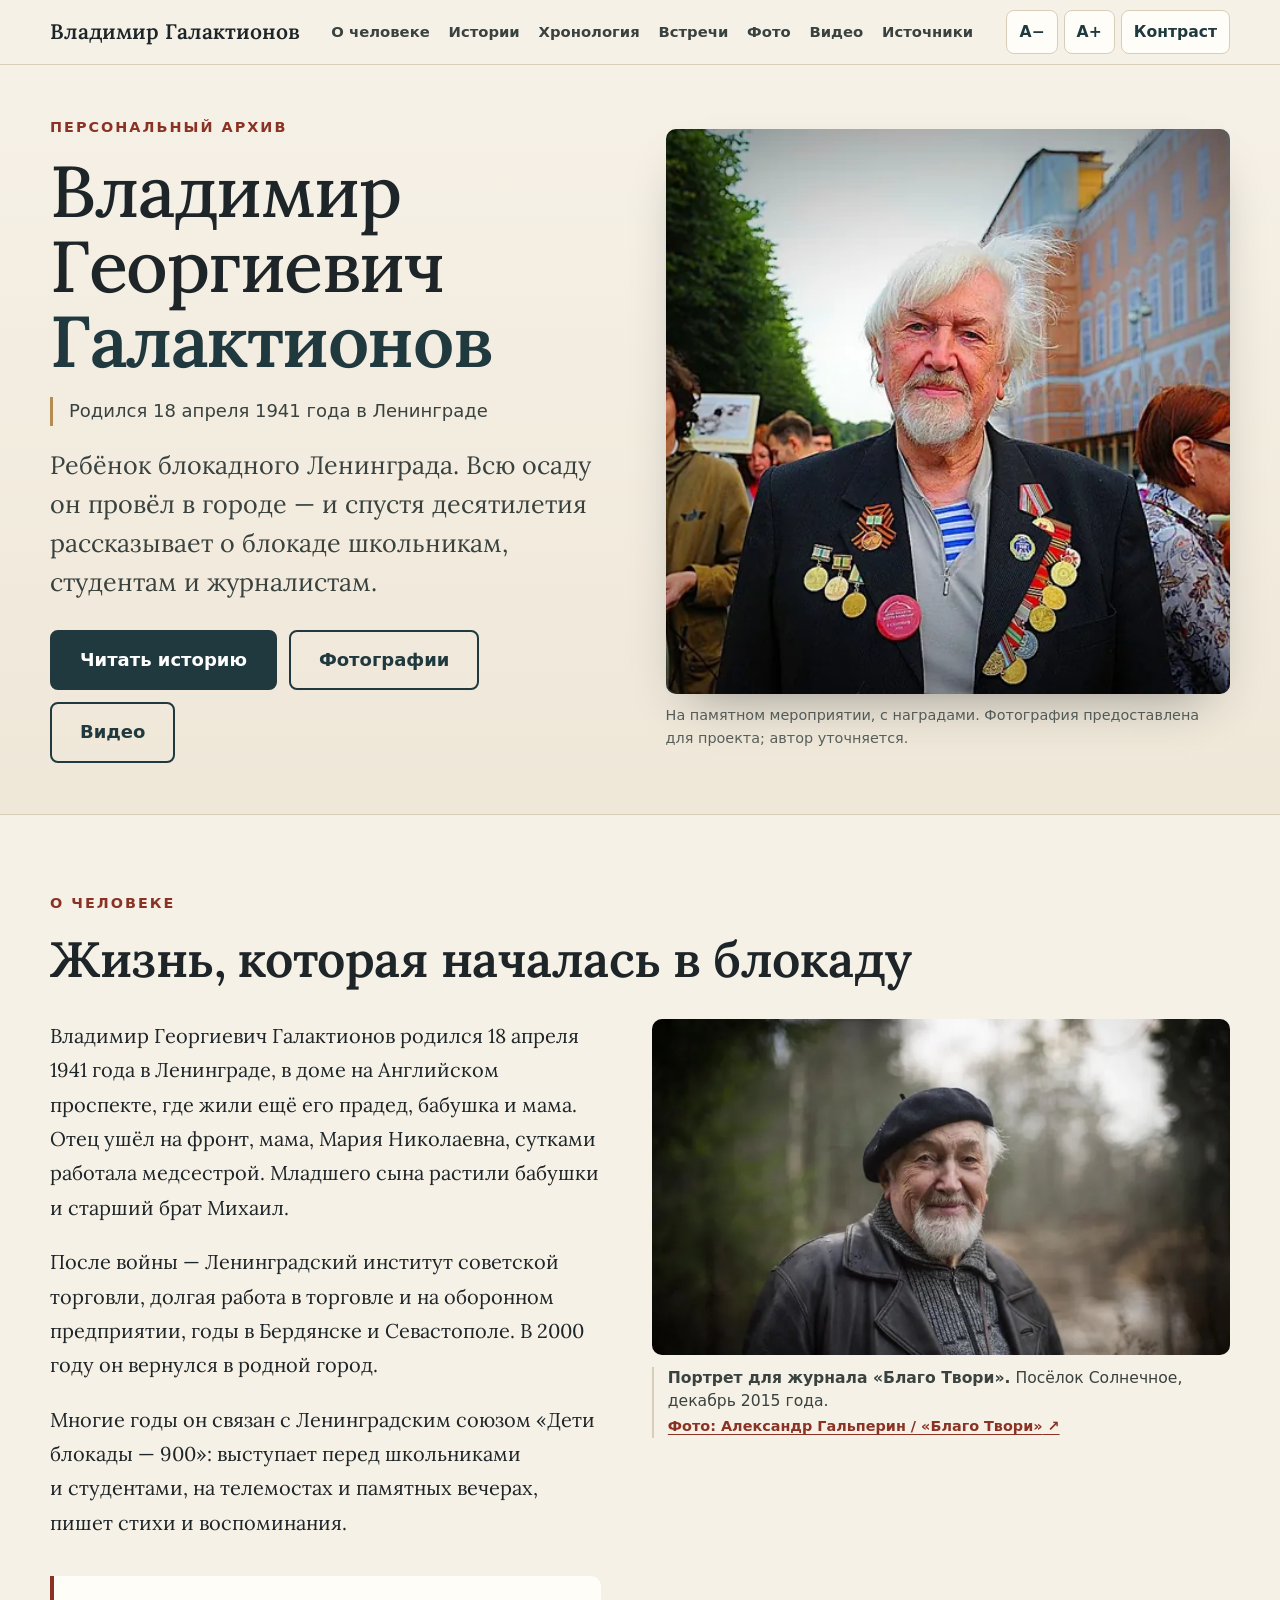
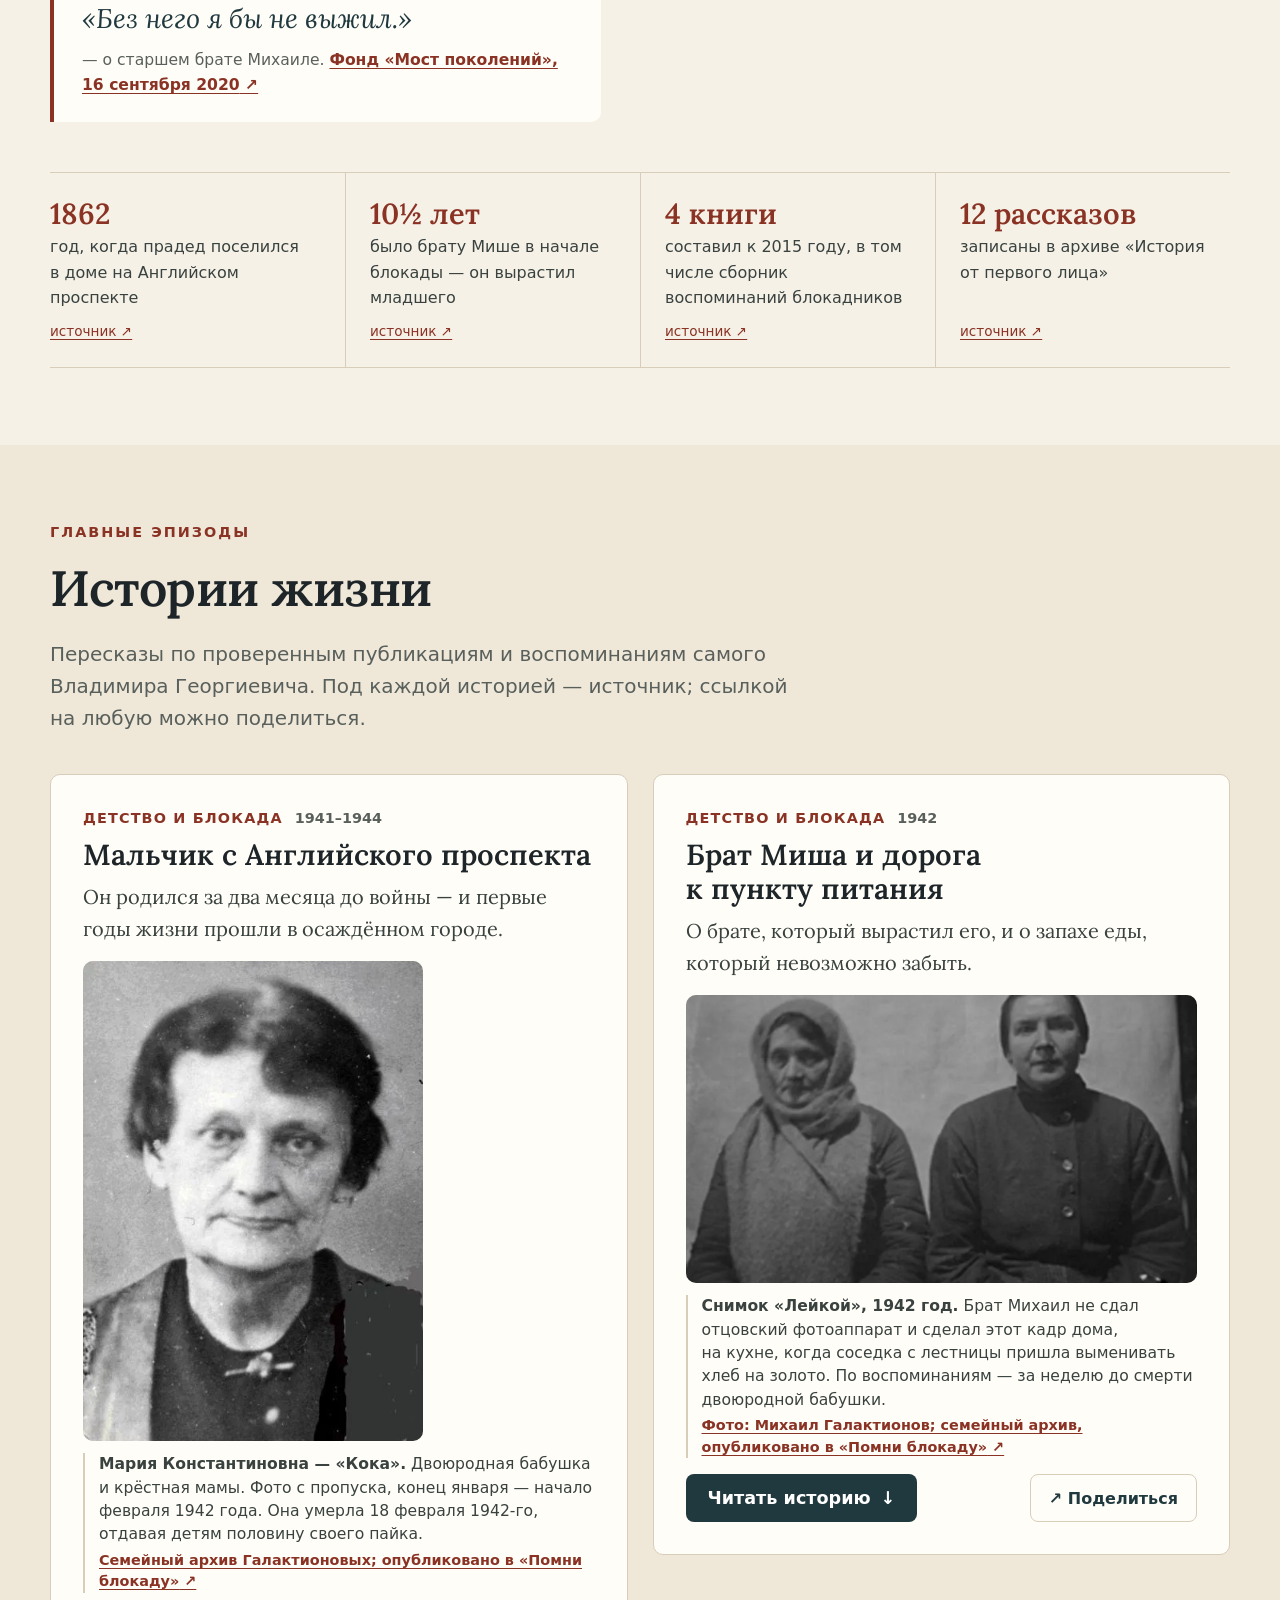
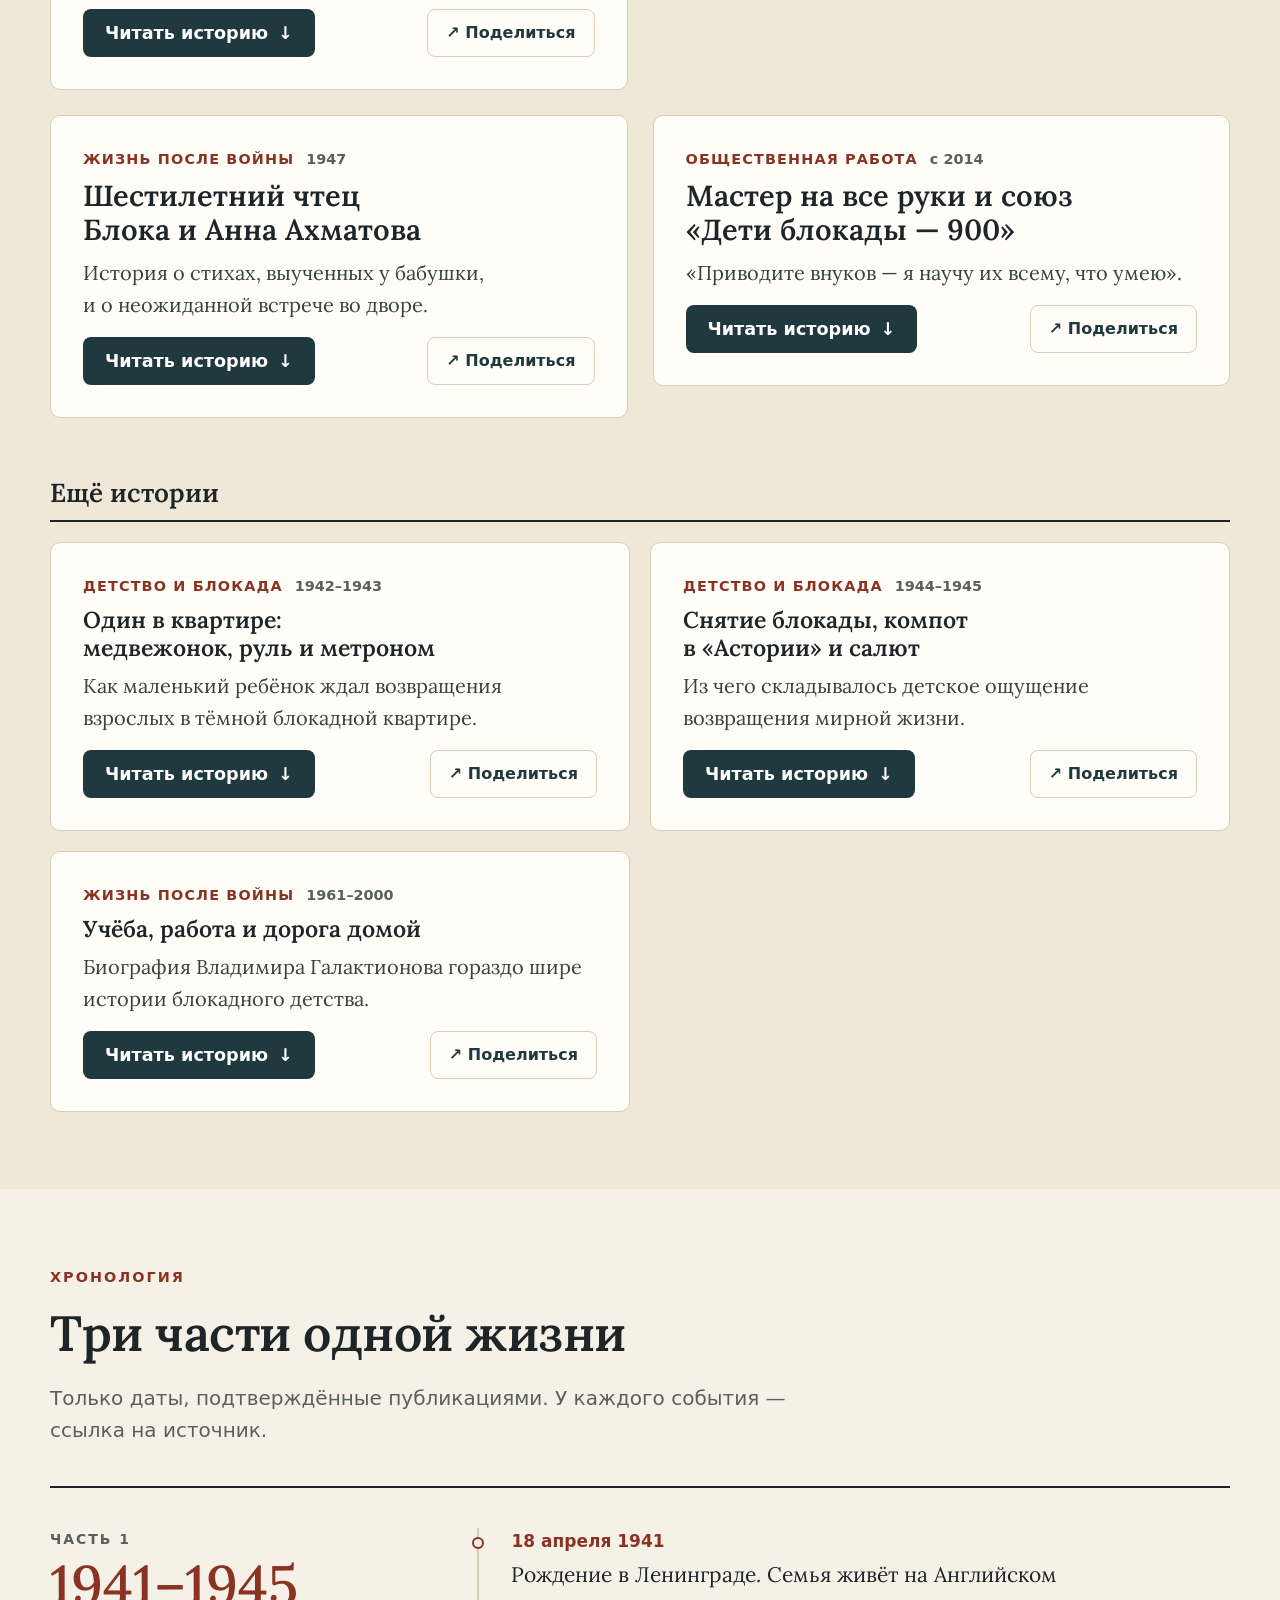
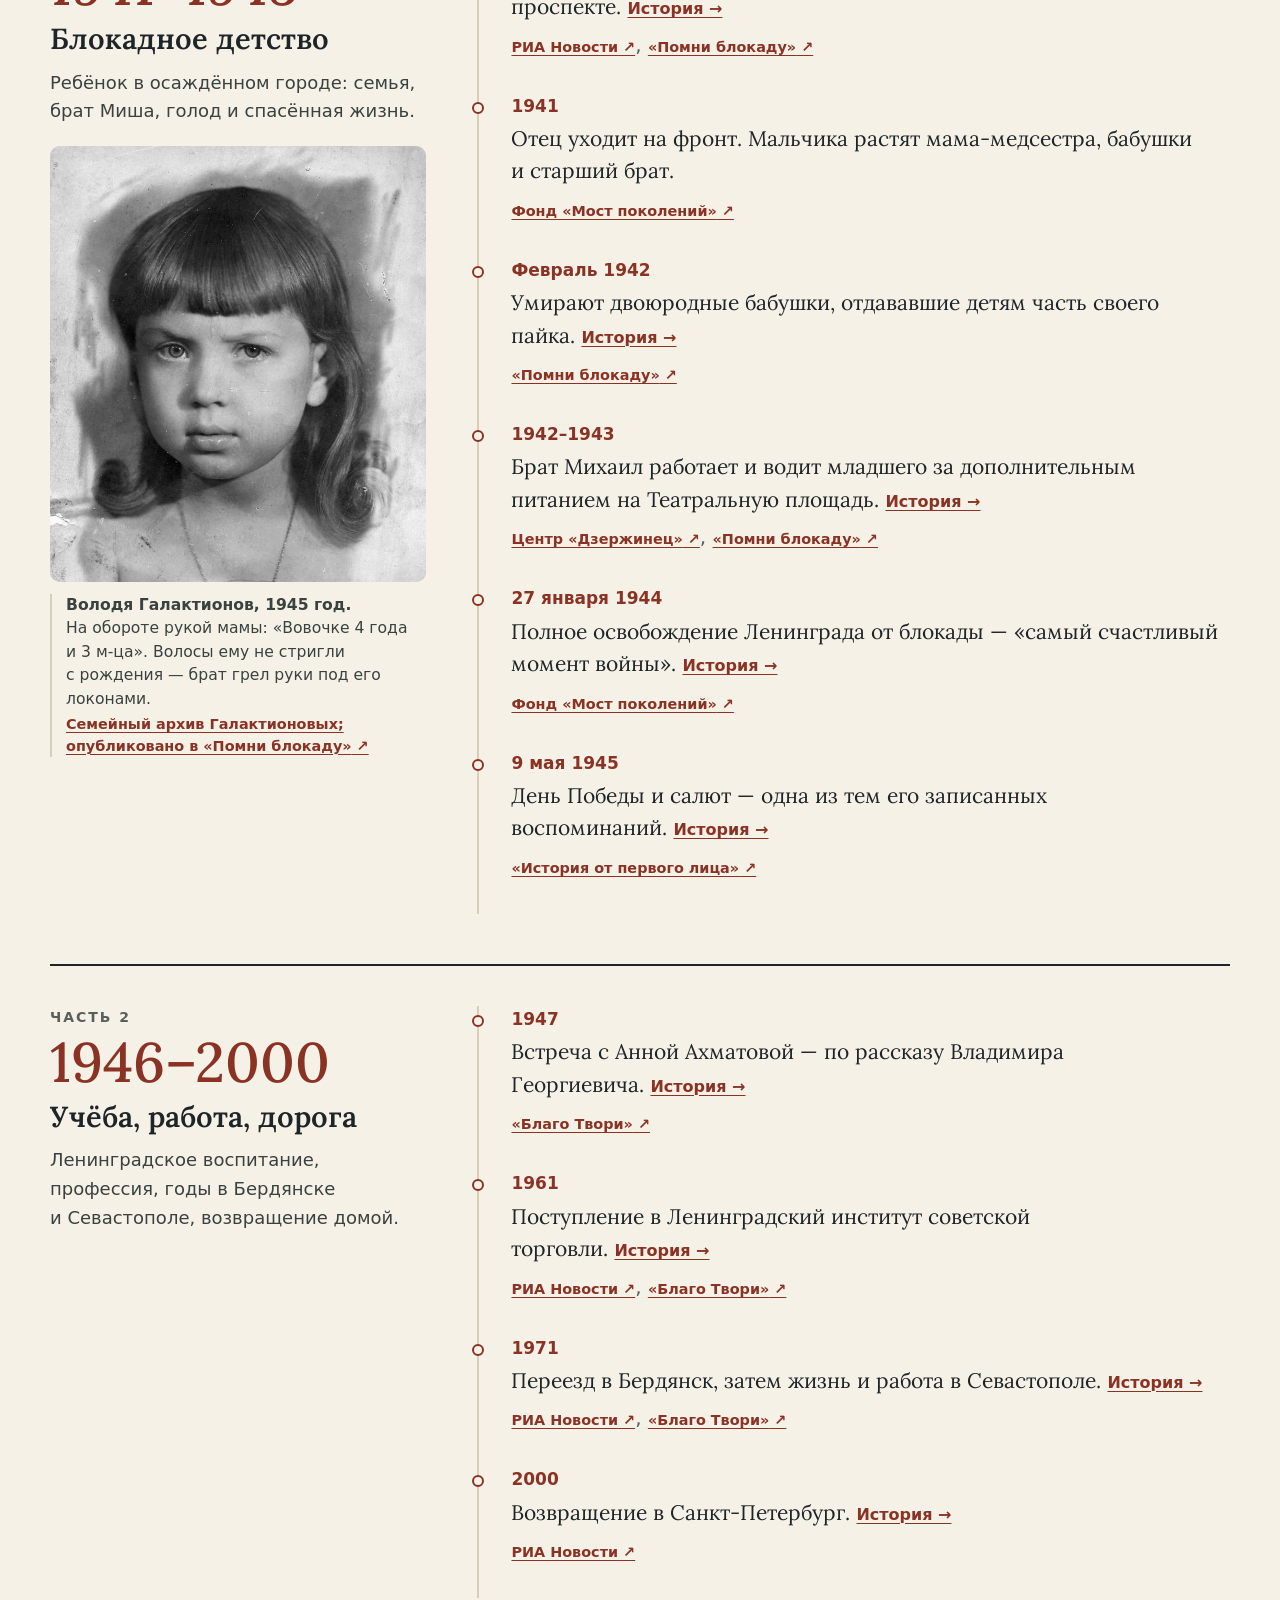
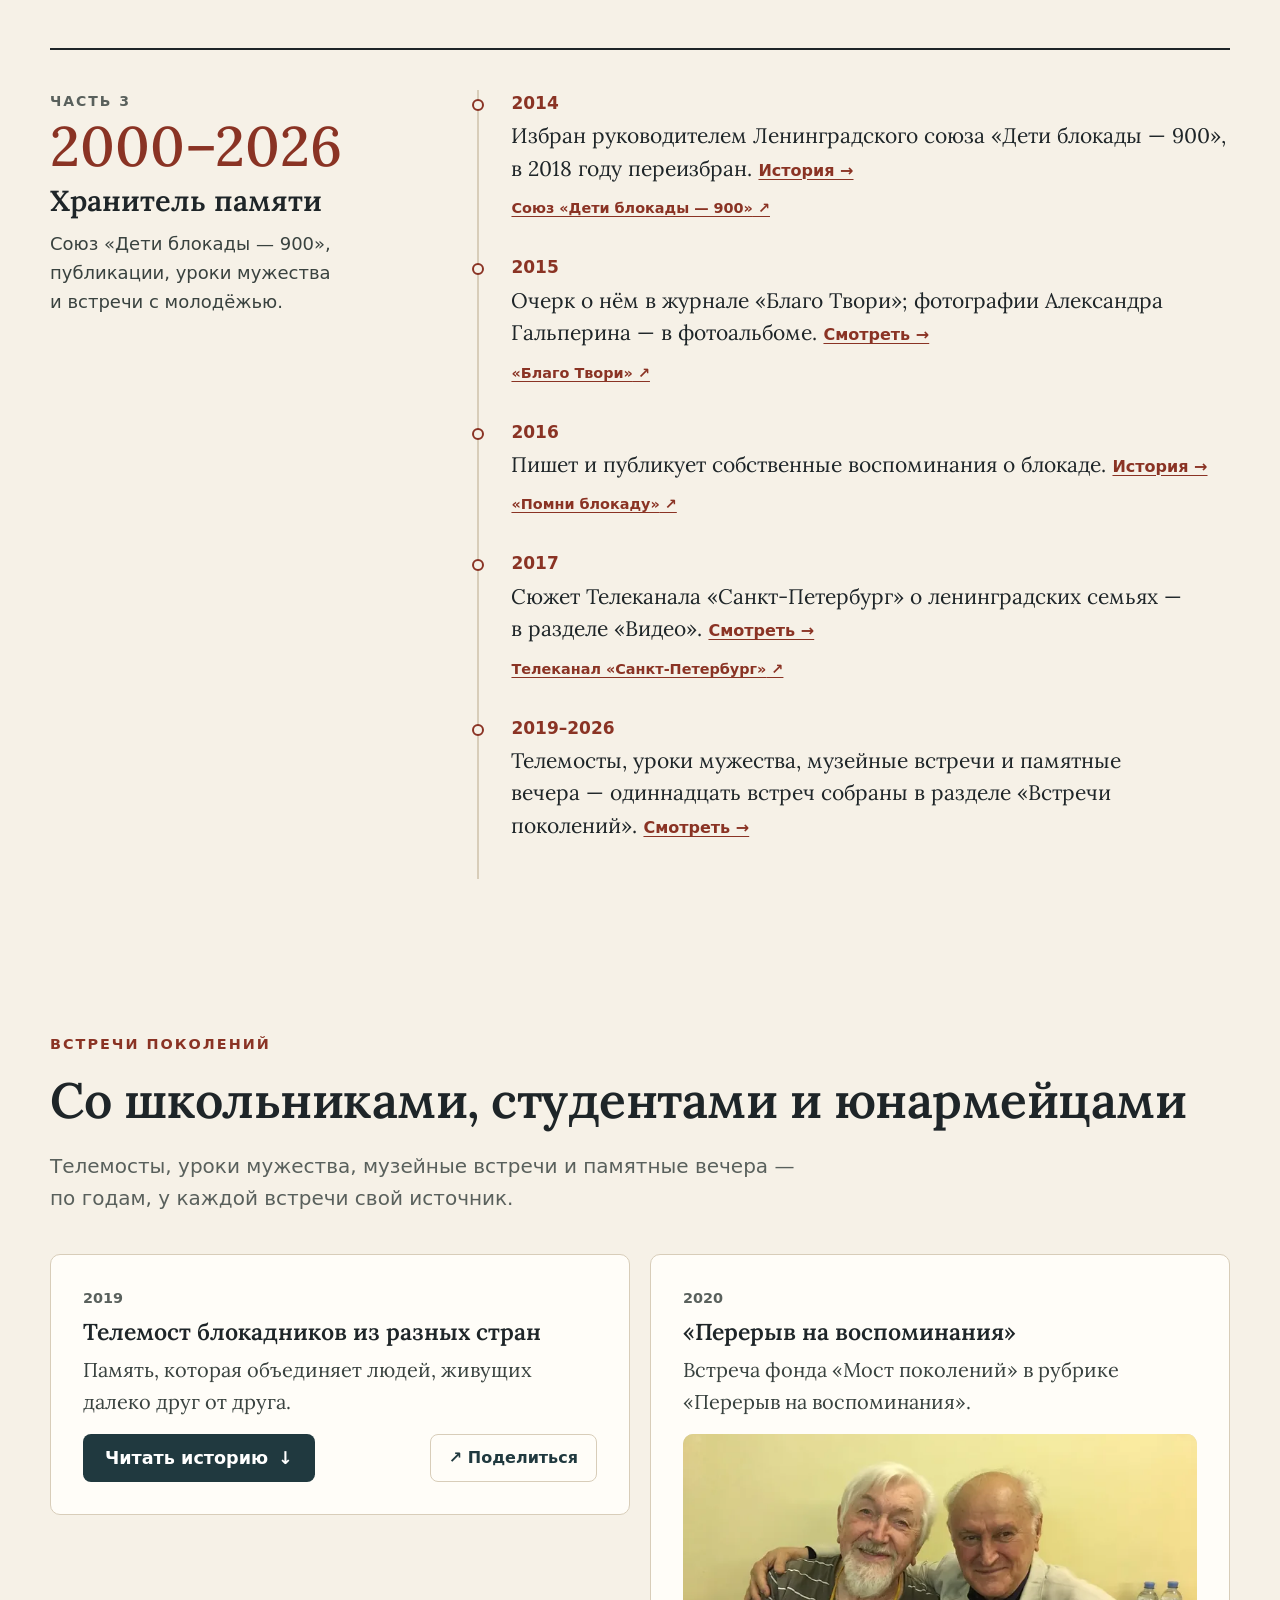
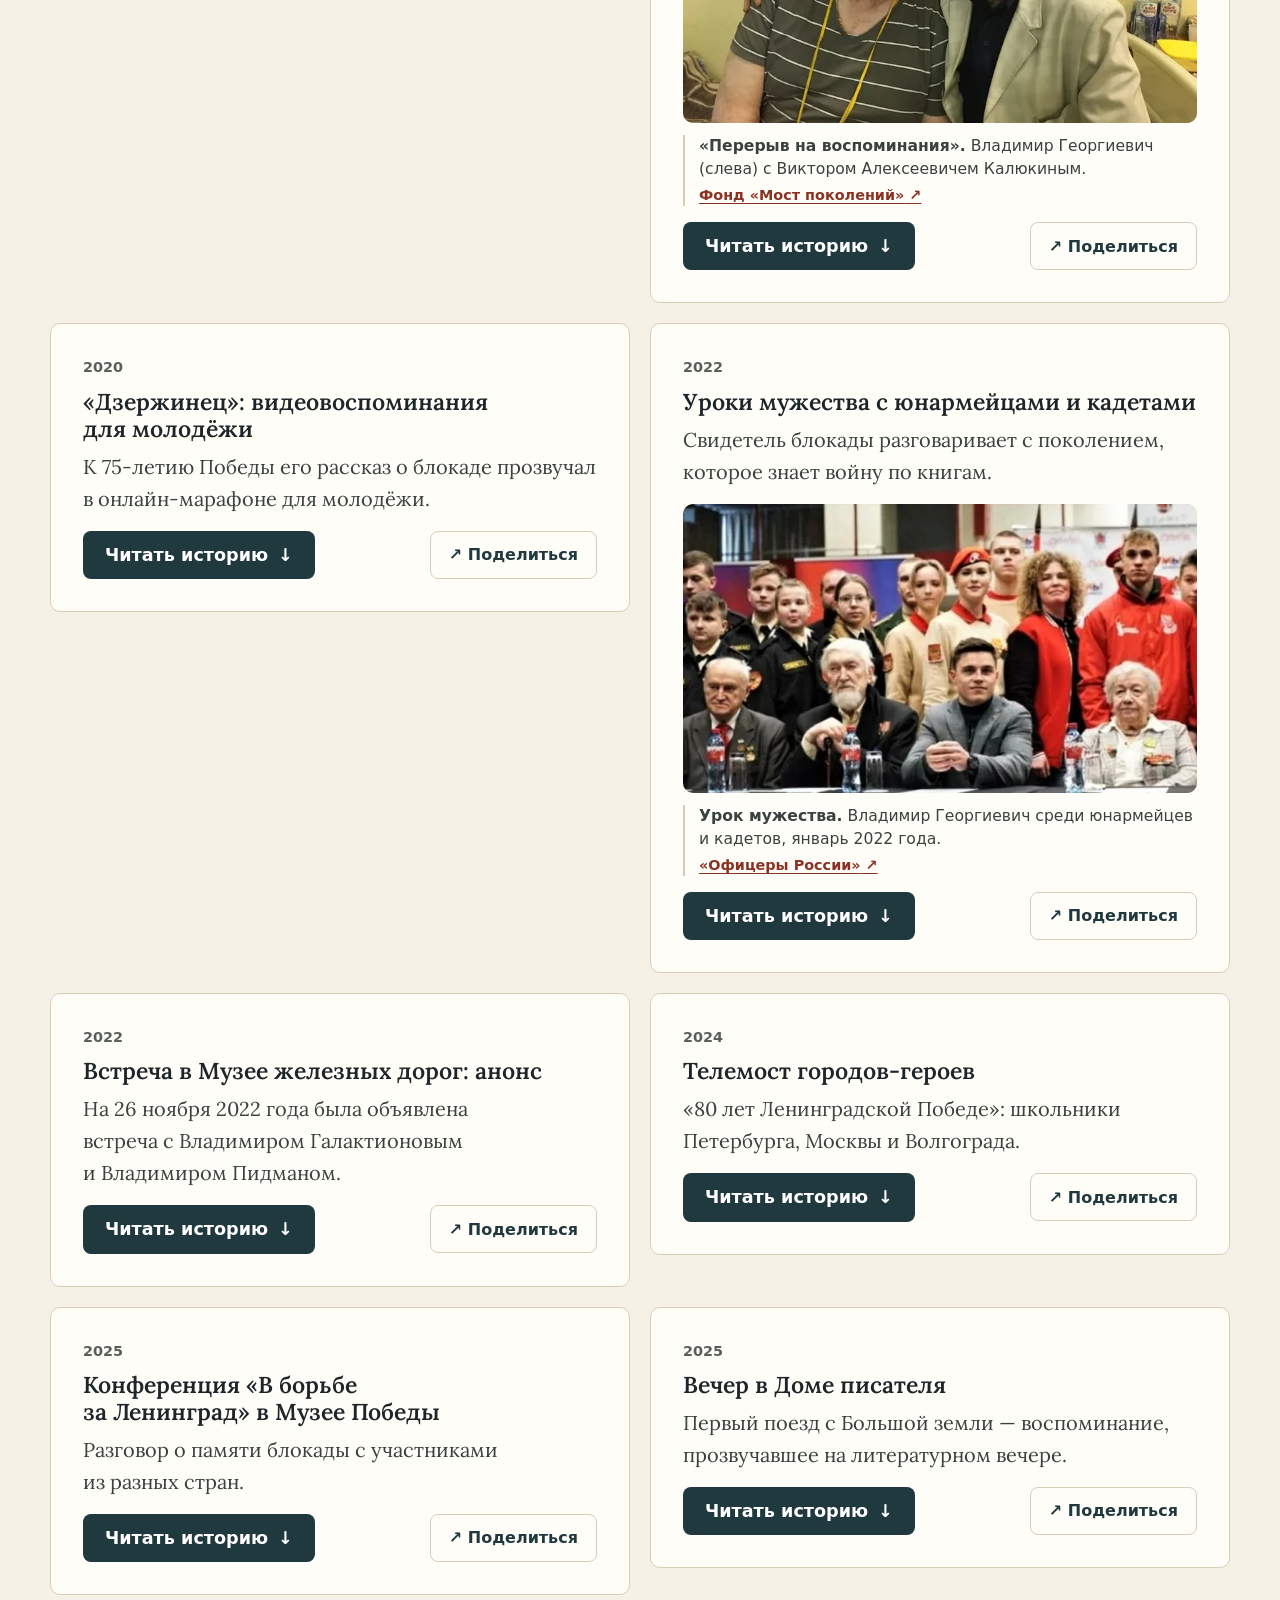
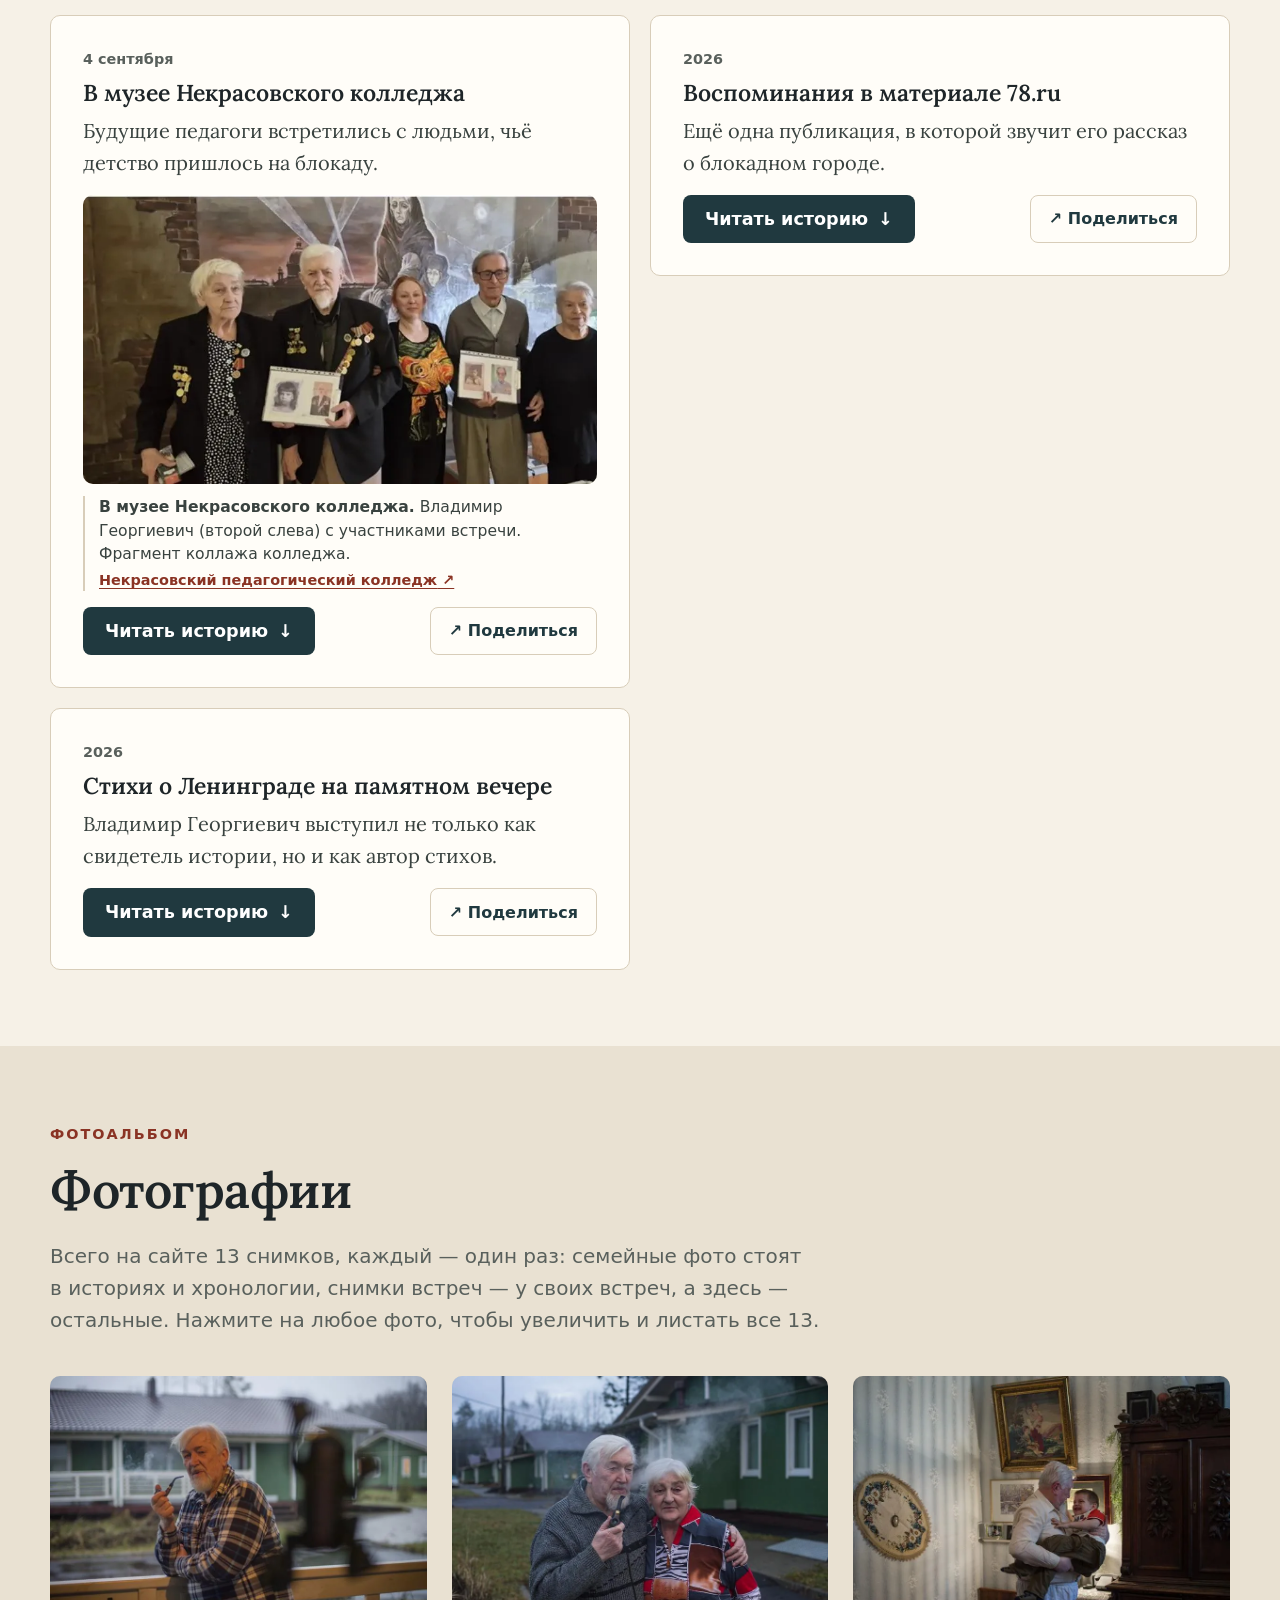
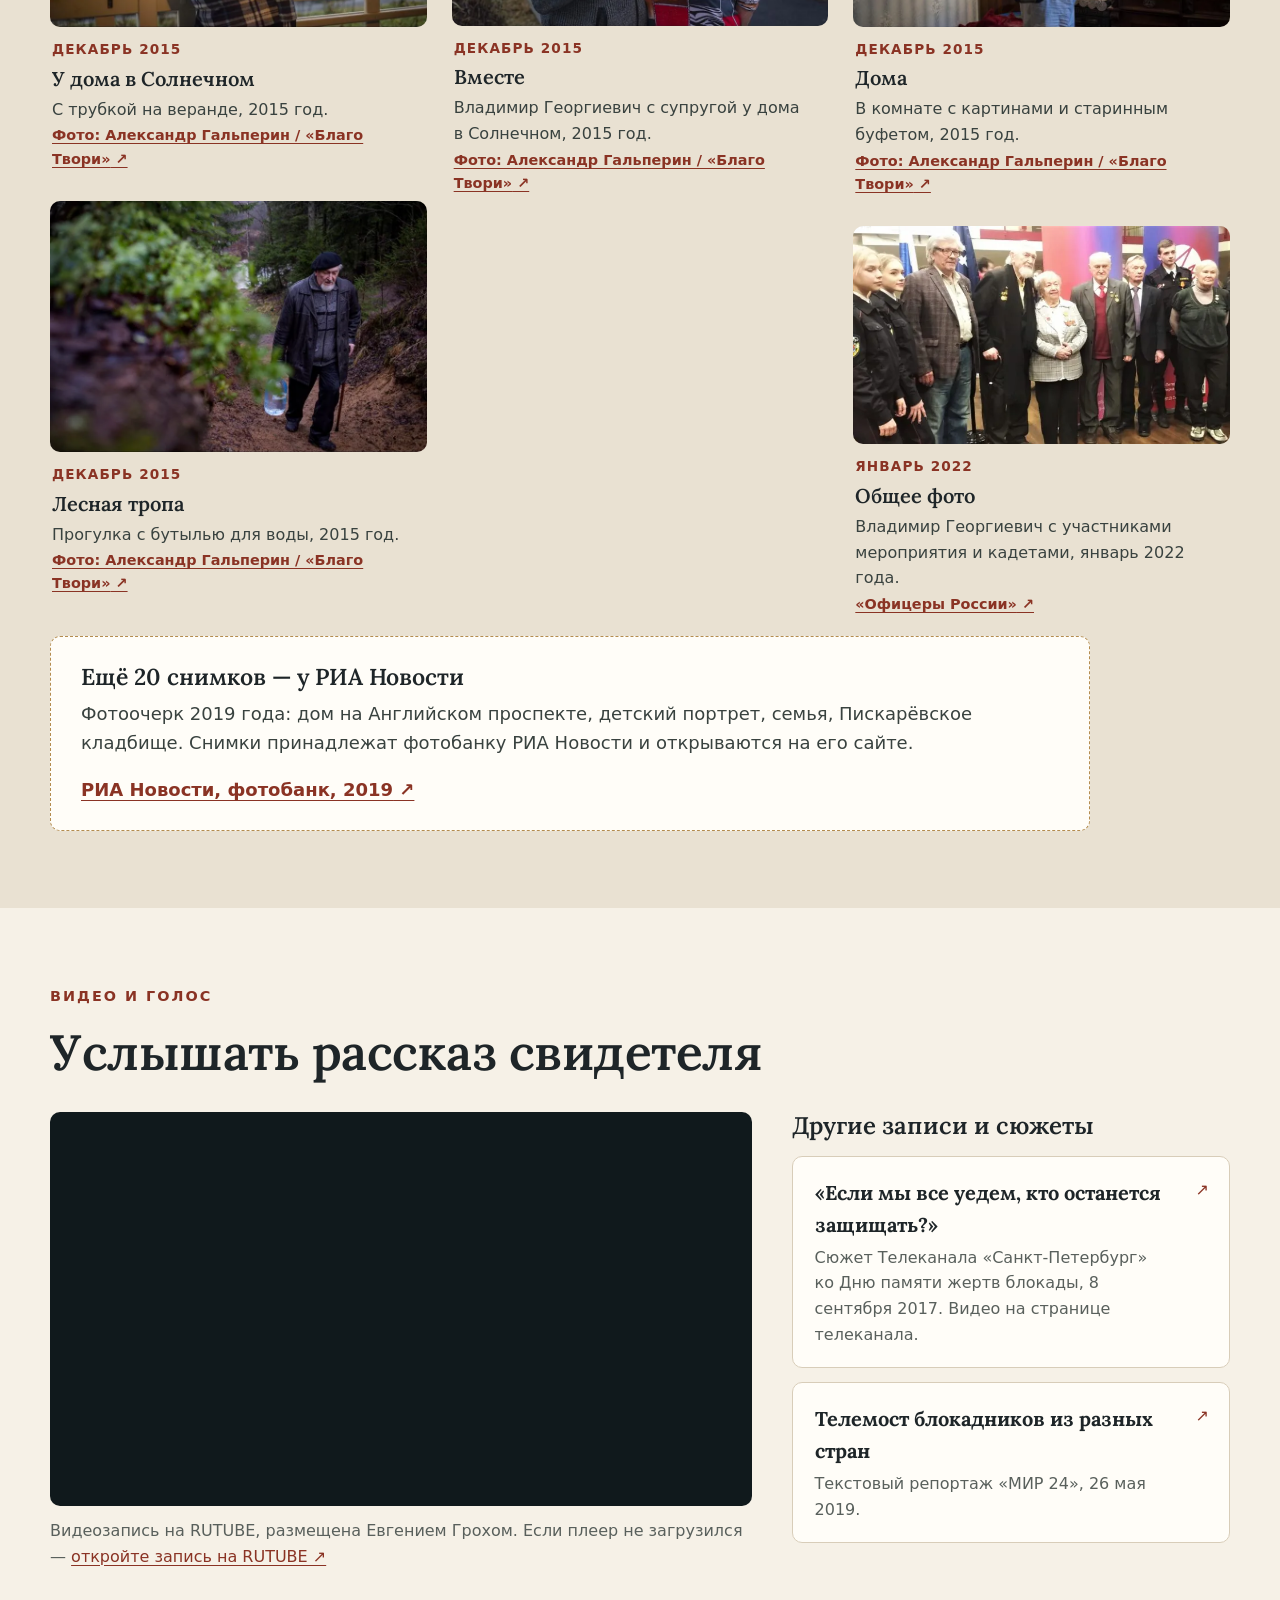
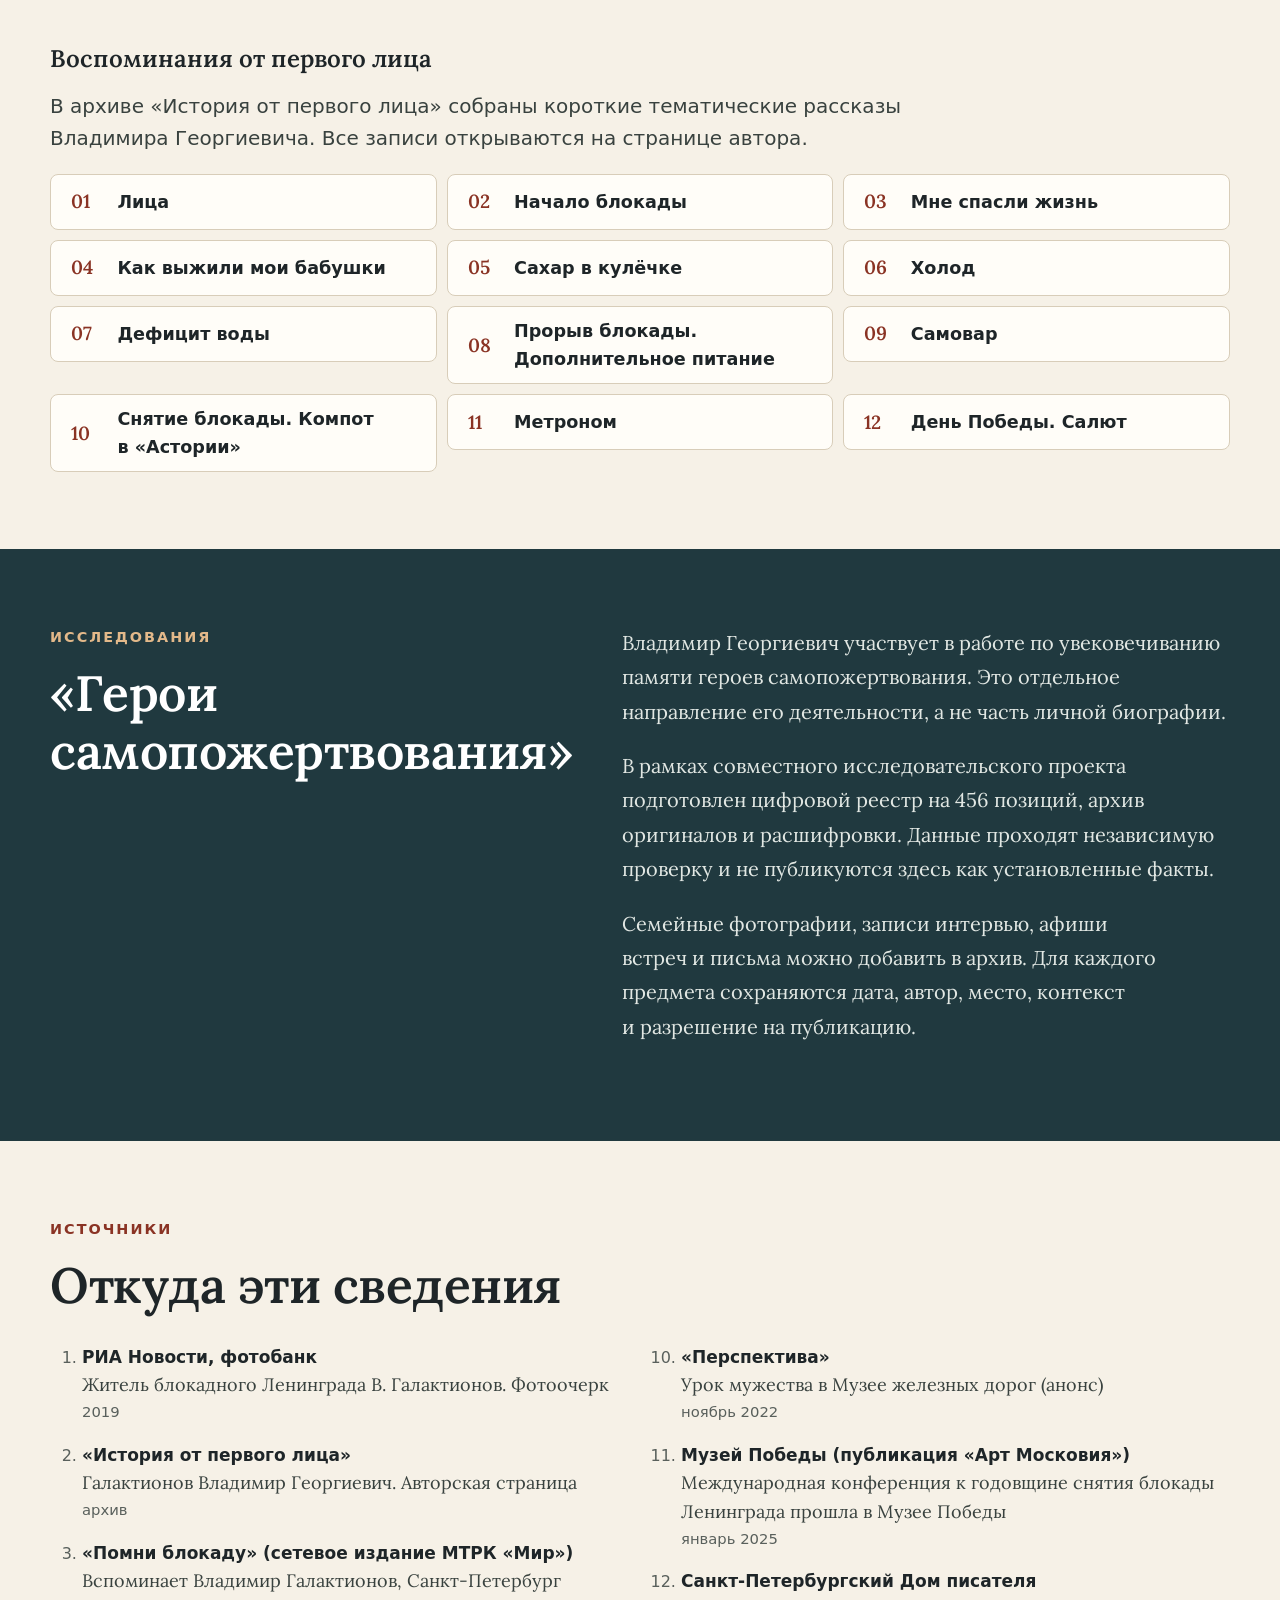
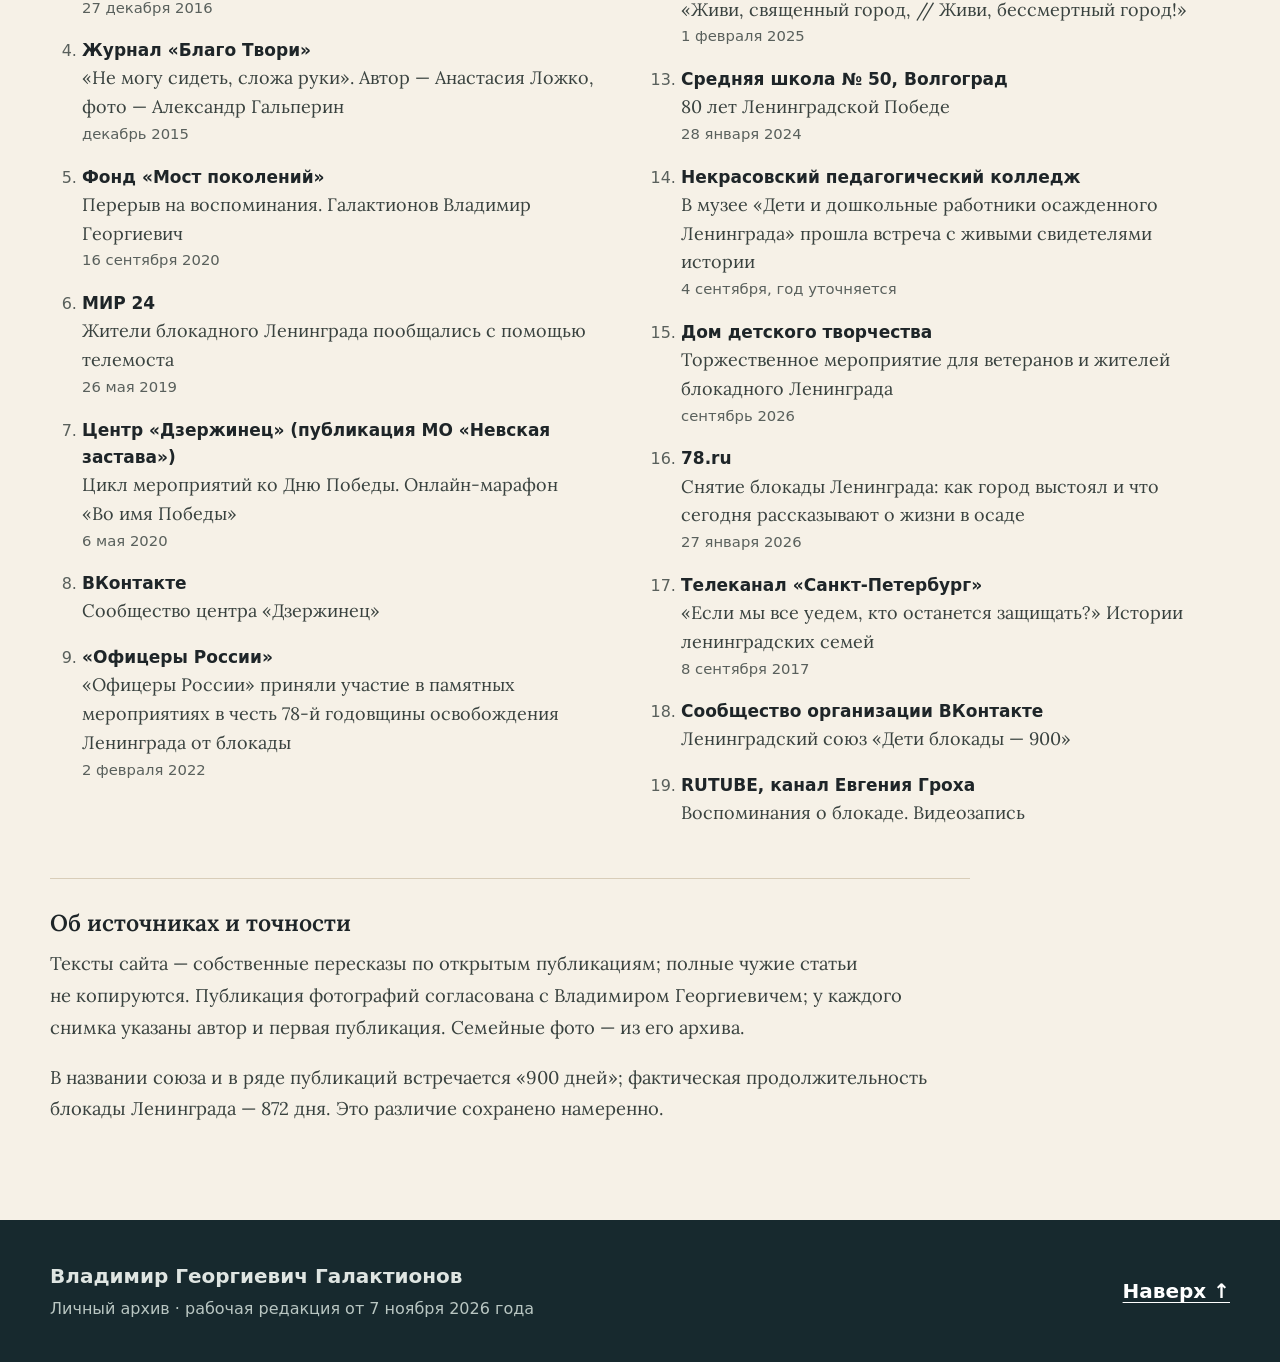
==== commit 7089f434: "Galaktionov: убраны повторы фото и публикаций - каждое фото на странице один раз; сняты 3 почти один" ====
--- a/galaktionov/index.html
+++ b/galaktionov/index.html
@@ -33,7 +33,7 @@
     <a class="brand" href="#home"><span class="brand-name">Владимир Галактионов</span><span class="brand-sub">личный архив · ребёнок блокадного Ленинграда</span></a>
     <button class="menu-btn" id="menuBtn" type="button" aria-expanded="false" aria-controls="menuPanel"><span class="menu-icon" aria-hidden="true"></span>Меню</button>
     <div class="menu-panel" id="menuPanel">
-      <nav class="main-nav" aria-label="Разделы сайта"><a href="#life">О человеке</a><a href="#timeline">Хронология</a><a href="#stories">Истории</a><a href="#meetings">Встречи</a><a href="#photos">Фото</a><a href="#video">Видео</a><a href="#sources">Источники</a></nav>
+      <nav class="main-nav" aria-label="Разделы сайта"><a href="#life">О человеке</a><a href="#stories">Истории</a><a href="#timeline">Хронология</a><a href="#meetings">Встречи</a><a href="#photos">Фото</a><a href="#video">Видео</a><a href="#sources">Источники</a></nav>
       <div class="reading-tools" role="group" aria-label="Настройки чтения">
         <span class="tools-label">Текст</span>
         <button type="button" class="tool" id="fontMinus" aria-label="Уменьшить шрифт">А−</button>
@@ -53,7 +53,7 @@
       <p class="eyebrow">Персональный архив</p>
       <h1 id="heroTitle">Владимир Георгиевич <span>Галактионов</span></h1>
       <p class="hero-dates">Родился 18&nbsp;апреля 1941&nbsp;года в&nbsp;Ленинграде</p>
-      <p class="hero-lead">Ребёнок блокадного Ленинграда. Все 872 дня осады он провёл в&nbsp;городе&nbsp;— и&nbsp;спустя десятилетия рассказывает о&nbsp;блокаде школьникам, студентам и&nbsp;журналистам.</p>
+      <p class="hero-lead">Ребёнок блокадного Ленинграда. Всю осаду он провёл в&nbsp;городе&nbsp;— и&nbsp;спустя десятилетия рассказывает о&nbsp;блокаде школьникам, студентам и&nbsp;журналистам.</p>
       <div class="hero-actions">
         <a class="btn primary" href="#life">Читать историю</a>
         <a class="btn ghost" href="#photos">Фотографии</a>
@@ -67,31 +67,120 @@
     <p class="kicker">О человеке</p>
     <h2 id="lifeTitle">Жизнь, которая началась в&nbsp;блокаду</h2>
     <div class="about-grid">
-      <div class="about-text prose"><p>Владимир Георгиевич Галактионов родился 18 апреля 1941 года в&nbsp;Ленинграде, в&nbsp;доме на&nbsp;Английском проспекте, где жили ещё его прадед, бабушка и&nbsp;мама. Отец ушёл на&nbsp;фронт, мама, Мария Николаевна, сутками работала медсестрой. Младшего сына растили бабушки и&nbsp;старший брат Михаил.</p><p>После войны&nbsp;— Ленинградский институт советской торговли, долгая работа в&nbsp;торговле и&nbsp;на&nbsp;оборонном предприятии, годы в&nbsp;Бердянске и&nbsp;Севастополе. В&nbsp;2000 году он вернулся в&nbsp;родной город.</p><p>Многие годы Владимир Георгиевич связан с&nbsp;Ленинградским союзом «Дети блокады&nbsp;— 900», в&nbsp;2014 году его избрали руководителем союза, в&nbsp;2018 году&nbsp;— переизбрали. Он выступает на&nbsp;уроках мужества, телемостах и&nbsp;памятных вечерах, пишет стихи и&nbsp;воспоминания.</p>
+      <div class="about-text prose"><p>Владимир Георгиевич Галактионов родился 18 апреля 1941 года в&nbsp;Ленинграде, в&nbsp;доме на&nbsp;Английском проспекте, где жили ещё его прадед, бабушка и&nbsp;мама. Отец ушёл на&nbsp;фронт, мама, Мария Николаевна, сутками работала медсестрой. Младшего сына растили бабушки и&nbsp;старший брат Михаил.</p><p>После войны&nbsp;— Ленинградский институт советской торговли, долгая работа в&nbsp;торговле и&nbsp;на&nbsp;оборонном предприятии, годы в&nbsp;Бердянске и&nbsp;Севастополе. В&nbsp;2000 году он вернулся в&nbsp;родной город.</p><p>Многие годы он связан с&nbsp;Ленинградским союзом «Дети блокады&nbsp;— 900»: выступает перед школьниками и&nbsp;студентами, на&nbsp;телемостах и&nbsp;памятных вечерах, пишет стихи и&nbsp;воспоминания.</p>
         <blockquote class="pull"><p>«Без него я&nbsp;бы не&nbsp;выжил.»</p><footer>— о&nbsp;старшем брате Михаиле. <a class="src" href="https://fundgenerationbridge.org/veterani/tpost/8n0kfazs8x-pereriv-na-vospominaniya-galaktionov-vla" target="_blank" rel="noopener noreferrer">Фонд «Мост поколений», 16 сентября 2020<span class="ext" aria-hidden="true"> ↗</span><span class="visually-hidden"> (откроется в новой вкладке)</span></a></footer></blockquote>
       </div>
       <figure class="doc-photo about-photo"><button class="photo-open" type="button" data-photo="blago-2015-portrait" aria-label="Открыть фото крупно: Портрет для журнала «Благо Твори»"><picture><source type="image/webp" srcset="assets/photos/blago-2015-portrait-720.webp 720w, assets/photos/blago-2015-portrait-1033.webp 1033w" sizes="(max-width: 760px) 100vw, 48vw"><img class="" src="assets/photos/blago-2015-portrait-720.jpg" srcset="assets/photos/blago-2015-portrait-720.jpg 720w, assets/photos/blago-2015-portrait-1033.jpg 1033w" sizes="(max-width: 760px) 100vw, 48vw" width="1033" height="600" alt="Владимир Георгиевич в чёрном берете и кожаной куртке улыбается на фоне осеннего леса" loading="lazy" decoding="async" style="object-position:60% 40%"></picture><span class="zoom-hint" aria-hidden="true">Увеличить</span></button><figcaption><span class="cap-title">Портрет для журнала «Благо Твори».</span> Посёлок Солнечное, декабрь 2015 года. <span class="cap-credit"><a class="src small" href="http://xn----7sbcgd6aq0acut.xn--p1ai/?p=395" target="_blank" rel="noopener noreferrer">Фото: Александр Гальперин / «Благо Твори»<span class="ext" aria-hidden="true"> ↗</span><span class="visually-hidden"> (публикация откроется в новой вкладке)</span></a></span></figcaption></figure>
     </div>
-    <ul class="facts"><li><strong>18.04.1941</strong><span>родился в&nbsp;Ленинграде</span><a class="fact-src" href="https://riamediabank.ru/story/list_143285573/" target="_blank" rel="noopener noreferrer">источник ↗</a></li><li><strong>872 дня</strong><span>блокады провёл в&nbsp;осаждённом городе</span><a class="fact-src" href="http://xn----7sbcgd6aq0acut.xn--p1ai/?p=395" target="_blank" rel="noopener noreferrer">источник ↗</a></li><li><strong>Английский проспект</strong><span>дом семьи с&nbsp;XIX века</span><a class="fact-src" href="http://pomniblokadu.ru/news/15348171" target="_blank" rel="noopener noreferrer">источник ↗</a></li><li><strong>4 книги</strong><span>составил к&nbsp;2015 году, в&nbsp;том числе сборник воспоминаний блокадников</span><a class="fact-src" href="http://xn----7sbcgd6aq0acut.xn--p1ai/?p=395" target="_blank" rel="noopener noreferrer">источник ↗</a></li></ul>
-  </div>
-</section>
-<section class="section featured" id="episodes" aria-labelledby="epTitle">
+    <ul class="facts"><li><strong>1862</strong><span>год, когда прадед поселился в&nbsp;доме на&nbsp;Английском проспекте</span><a class="fact-src" href="http://pomniblokadu.ru/news/15348171" target="_blank" rel="noopener noreferrer">источник ↗</a></li><li><strong>10½ лет</strong><span>было брату Мише в&nbsp;начале блокады&nbsp;— он вырастил младшего</span><a class="fact-src" href="http://pomniblokadu.ru/news/15348171" target="_blank" rel="noopener noreferrer">источник ↗</a></li><li><strong>4 книги</strong><span>составил к&nbsp;2015 году, в&nbsp;том числе сборник воспоминаний блокадников</span><a class="fact-src" href="http://xn----7sbcgd6aq0acut.xn--p1ai/?p=395" target="_blank" rel="noopener noreferrer">источник ↗</a></li><li><strong>12 рассказов</strong><span>записаны в&nbsp;архиве «История от&nbsp;первого лица»</span><a class="fact-src" href="https://xn--80addgoadxwbcbilejre9f9h.xn--p1ai/authors/author.php?id=627" target="_blank" rel="noopener noreferrer">источник ↗</a></li></ul>
+  </div>
+</section>
+<section class="section stories" id="stories" aria-labelledby="stTitle">
   <div class="wrap">
     <p class="kicker">Главные эпизоды</p>
-    <h2 id="epTitle">С&nbsp;чего начать чтение</h2>
-    <ul class="teasers"><li class="teaser">
-  <div class="teaser-body"><p class="teaser-meta">Детство и&nbsp;блокада · 1941–1944</p>
-  <h3><a href="#childhood" data-open-story="childhood">Мальчик с&nbsp;Английского проспекта</a></h3><p class="teaser-lead">Он родился за&nbsp;два месяца до&nbsp;войны&nbsp;— и&nbsp;первые годы жизни прошли в&nbsp;осаждённом городе.</p>
-  <span class="teaser-more" aria-hidden="true">Читать →</span></div></li><li class="teaser">
-  <div class="teaser-body"><p class="teaser-meta">Детство и&nbsp;блокада · 1942</p>
-  <h3><a href="#brother" data-open-story="brother">Брат Миша и&nbsp;дорога к&nbsp;пункту питания</a></h3><p class="teaser-quote">«Я&nbsp;вырос, в&nbsp;прямом и&nbsp;переносном смысле, у&nbsp;него на&nbsp;шее.»</p>
-  <span class="teaser-more" aria-hidden="true">Читать →</span></div></li><li class="teaser">
-  <div class="teaser-body"><p class="teaser-meta">Жизнь после войны · 1947</p>
-  <h3><a href="#akhmatova" data-open-story="akhmatova">Шестилетний чтец Блока и&nbsp;Анна Ахматова</a></h3><p class="teaser-lead">История о&nbsp;стихах, выученных у&nbsp;бабушки, и&nbsp;о&nbsp;неожиданной встрече во&nbsp;дворе.</p>
-  <span class="teaser-more" aria-hidden="true">Читать →</span></div></li><li class="teaser has-media"><div class="teaser-media"><picture><source type="image/webp" srcset="assets/photos/officers-2022-2-660.webp 660w" sizes="(max-width: 760px) 100vw, 25vw"><img class="" src="assets/photos/officers-2022-2-660.jpg" srcset="assets/photos/officers-2022-2-660.jpg 660w" sizes="(max-width: 760px) 100vw, 25vw" width="660" height="398" alt="Длинный стол президиума с блокадниками и почётными гостями, рядом юнармейцы и флаги" loading="lazy" decoding="async"></picture></div>
-  <div class="teaser-body"><p class="teaser-meta">Встречи поколений · 2022</p>
-  <h3><a href="#officers" data-open-story="officers">Уроки мужества с&nbsp;юнармейцами и&nbsp;кадетами</a></h3><p class="teaser-lead">Свидетель блокады разговаривает с&nbsp;поколением, которое знает войну по&nbsp;книгам.</p>
-  <span class="teaser-more" aria-hidden="true">Читать →</span></div></li></ul>
+    <h2 id="stTitle">Истории жизни</h2>
+    <p class="section-lead">Пересказы по&nbsp;проверенным публикациям и&nbsp;воспоминаниям самого Владимира Георгиевича. Под каждой историей — источник; ссылкой на&nbsp;любую можно поделиться.</p>
+    <div class="featured-stories"><article class="story featured-story" id="childhood" data-theme="blockade">
+  <header class="story-head"><p class="story-meta"><span class="theme-tag">Детство и&nbsp;блокада</span> <span class="years">1941–1944</span></p>
+    <h3>Мальчик с&nbsp;Английского проспекта</h3><p class="story-lead">Он родился за&nbsp;два месяца до&nbsp;войны&nbsp;— и&nbsp;первые годы жизни прошли в&nbsp;осаждённом городе.</p></header>
+  <figure class="doc-photo story-photo portrait"><button class="photo-open" type="button" data-photo="family-1942-koka" aria-label="Открыть фото крупно: Мария Константиновна — «Кока»"><picture><source type="image/webp" srcset="assets/photos/family-1942-koka-425.webp 425w" sizes="(max-width: 760px) 100vw, 40vw"><img class="" src="assets/photos/family-1942-koka-425.jpg" srcset="assets/photos/family-1942-koka-425.jpg 425w" sizes="(max-width: 760px) 100vw, 40vw" width="425" height="600" alt="Пожилая женщина с короткой стрижкой в тёмной кофте, фотография с документа" loading="lazy" decoding="async" style="object-position:50% 30%"></picture><span class="zoom-hint" aria-hidden="true">Увеличить</span></button><figcaption><span class="cap-title">Мария Константиновна&nbsp;— «Кока».</span> Двоюродная бабушка и&nbsp;крёстная мамы. Фото с&nbsp;пропуска, конец января&nbsp;— начало февраля 1942 года. Она умерла 18 февраля 1942-го, отдавая детям половину своего пайка. <span class="cap-credit"><a class="src small" href="http://pomniblokadu.ru/news/15348171" target="_blank" rel="noopener noreferrer">Семейный архив Галактионовых; опубликовано в&nbsp;«Помни блокаду»<span class="ext" aria-hidden="true"> ↗</span><span class="visually-hidden"> (публикация откроется в новой вкладке)</span></a></span></figcaption></figure>
+  <details class="story-body"><summary><span class="sum-open">Читать историю</span><span class="sum-close">Свернуть</span></summary>
+    <div class="prose reading"><p>18 апреля 1941 года в&nbsp;Ленинграде родился Владимир Галактионов. Семья жила на&nbsp;Английском проспекте, в&nbsp;доме № 19, куда ещё в&nbsp;1862 году переехал его прадед Константин Некрасов. Здесь родились бабушка, мама и&nbsp;оба брата&nbsp;— Михаил и&nbsp;Володя.</p><p>Для него блокада&nbsp;— не&nbsp;страница учебника, а&nbsp;первые события собственной жизни: тревога за&nbsp;маму и&nbsp;брата, холод, темнота синей лампочки, щелчки метронома из&nbsp;репродуктора.</p><p>В&nbsp;феврале 1942 года одна за&nbsp;другой умерли двоюродные бабушки&nbsp;— Анна Константиновна и&nbsp;Мария Константиновна. В&nbsp;самое голодное время они отдавали детям половину своего пайка. Их похоронили в&nbsp;братской могиле на&nbsp;Пискарёвском кладбище, и&nbsp;с&nbsp;тех пор их имена в&nbsp;семье звучат каждый день.</p><p>Там, где детали известны со&nbsp;слов самого Владимира Георгиевича, мы так их и&nbsp;обозначаем&nbsp;— как свидетельство, не&nbsp;заменяя его догадками.</p>
+      <div class="story-sources"><p class="label">Источники</p><ul><li><a class="src" href="http://pomniblokadu.ru/news/15348171" target="_blank" rel="noopener noreferrer">«Помни блокаду» (сетевое издание МТРК «Мир»), 27 декабря 2016<span class="ext" aria-hidden="true"> ↗</span><span class="visually-hidden"> (откроется в новой вкладке)</span></a><span class='src-title'>Вспоминает Владимир Галактионов, Санкт-Петербург</span></li><li><a class="src" href="https://riamediabank.ru/story/list_143285573/" target="_blank" rel="noopener noreferrer">РИА Новости, фотобанк, 2019<span class="ext" aria-hidden="true"> ↗</span><span class="visually-hidden"> (откроется в новой вкладке)</span></a><span class='src-title'>Житель блокадного Ленинграда В. Галактионов. Фотоочерк</span></li><li><a class="src" href="https://xn--80addgoadxwbcbilejre9f9h.xn--p1ai/authors/author.php?id=627" target="_blank" rel="noopener noreferrer">«История от&nbsp;первого лица», архив<span class="ext" aria-hidden="true"> ↗</span><span class="visually-hidden"> (откроется в новой вкладке)</span></a><span class='src-title'>Галактионов Владимир Георгиевич. Авторская страница</span></li></ul></div>
+      <div class="story-actions inner">
+        <button type="button" class="act" data-copy="childhood">Скопировать ссылку</button>
+        <button type="button" class="act" data-print="childhood">Распечатать историю</button>
+      </div>
+    </div>
+  </details>
+  <button type="button" class="share-btn" data-share="childhood" data-title="Мальчик с Английского проспекта"><span aria-hidden="true">↗</span> Поделиться</button>
+</article><article class="story featured-story" id="brother" data-theme="blockade">
+  <header class="story-head"><p class="story-meta"><span class="theme-tag">Детство и&nbsp;блокада</span> <span class="years">1942</span></p>
+    <h3>Брат Миша и&nbsp;дорога к&nbsp;пункту питания</h3><p class="story-lead">О&nbsp;брате, который вырастил его, и&nbsp;о&nbsp;запахе еды, который невозможно забыть.</p></header>
+  <figure class="doc-photo story-photo"><button class="photo-open" type="button" data-photo="family-1942-kitchen" aria-label="Открыть фото крупно: Снимок «Лейкой», 1942 год"><picture><source type="image/webp" srcset="assets/photos/family-1942-kitchen-800.webp 800w" sizes="(max-width: 760px) 100vw, 40vw"><img class="" src="assets/photos/family-1942-kitchen-800.jpg" srcset="assets/photos/family-1942-kitchen-800.jpg 800w" sizes="(max-width: 760px) 100vw, 40vw" width="800" height="569" alt="Две женщины в зимней одежде сидят у стены, одна в пуховом платке; чёрно-белое фото блокадной зимы" loading="lazy" decoding="async"></picture><span class="zoom-hint" aria-hidden="true">Увеличить</span></button><figcaption><span class="cap-title">Снимок «Лейкой», 1942 год.</span> Брат Михаил не&nbsp;сдал отцовский фотоаппарат и&nbsp;сделал этот кадр дома, на&nbsp;кухне, когда соседка с&nbsp;лестницы пришла выменивать хлеб на&nbsp;золото. По&nbsp;воспоминаниям&nbsp;— за&nbsp;неделю до&nbsp;смерти двоюродной бабушки. <span class="cap-credit"><a class="src small" href="http://pomniblokadu.ru/news/15348171" target="_blank" rel="noopener noreferrer">Фото: Михаил Галактионов; семейный архив, опубликовано в&nbsp;«Помни блокаду»<span class="ext" aria-hidden="true"> ↗</span><span class="visually-hidden"> (публикация откроется в новой вкладке)</span></a></span></figcaption></figure>
+  <details class="story-body"><summary><span class="sum-open">Читать историю</span><span class="sum-close">Свернуть</span></summary>
+    <div class="prose reading"><p>Когда началась блокада, Михаилу было десять с&nbsp;половиной лет. Мама пропадала в&nbsp;больнице, и&nbsp;забота о&nbsp;младшем брате легла на&nbsp;него. Чтобы получать рабочую карточку, Миша пошёл работать&nbsp;— в&nbsp;14 лет он был награждён медалью «За&nbsp;оборону Ленинграда».</p><p>Брат водил его на&nbsp;Театральную площадь за&nbsp;дополнительным питанием: высокие ступени, небольшой холл, пункт раздачи слева, огромное окно&nbsp;— и&nbsp;запах пищи, от&nbsp;которого кружилась голова. Этот рассказ прозвучал в&nbsp;2020 году в&nbsp;онлайн-марафоне центра «Дзержинец».</p><p>Михаил не&nbsp;сдал отцовскую «Лейку», хотя по&nbsp;распоряжению военного времени фотоаппараты полагалось сдать. Благодаря этому сохранился редкий домашний снимок блокадной зимы 1942 года.</p><p>Брат отогревал замёрзшие руки у&nbsp;малыша на&nbsp;шее, под длинными, ни разу не&nbsp;стриженными локонами. Этот жест Владимир Георгиевич вспоминает до&nbsp;сих пор. Михаил Галактионов умер в&nbsp;1996 году; его трудовой стаж составил 55 лет.</p><blockquote class="pull small"><p>«Я&nbsp;вырос, в&nbsp;прямом и&nbsp;переносном смысле, у&nbsp;него на&nbsp;шее.»</p><footer><a class="src" href="http://xn----7sbcgd6aq0acut.xn--p1ai/?p=395" target="_blank" rel="noopener noreferrer">Журнал «Благо Твори», декабрь 2015<span class="ext" aria-hidden="true"> ↗</span><span class="visually-hidden"> (откроется в новой вкладке)</span></a></footer></blockquote>
+      <div class="story-sources"><p class="label">Источники</p><ul><li><a class="src" href="https://xn--80aaaagdqszrll6bep8r.xn--p1ai/?p=12102" target="_blank" rel="noopener noreferrer">Центр «Дзержинец» (публикация МО «Невская застава»), 6 мая 2020<span class="ext" aria-hidden="true"> ↗</span><span class="visually-hidden"> (откроется в новой вкладке)</span></a><span class='src-title'>Цикл мероприятий ко&nbsp;Дню Победы. Онлайн-марафон «Во&nbsp;имя Победы»</span></li><li><a class="src" href="http://pomniblokadu.ru/news/15348171" target="_blank" rel="noopener noreferrer">«Помни блокаду» (сетевое издание МТРК «Мир»), 27 декабря 2016<span class="ext" aria-hidden="true"> ↗</span><span class="visually-hidden"> (откроется в новой вкладке)</span></a><span class='src-title'>Вспоминает Владимир Галактионов, Санкт-Петербург</span></li><li><a class="src" href="http://xn----7sbcgd6aq0acut.xn--p1ai/?p=395" target="_blank" rel="noopener noreferrer">Журнал «Благо Твори», декабрь 2015<span class="ext" aria-hidden="true"> ↗</span><span class="visually-hidden"> (откроется в новой вкладке)</span></a><span class='src-title'>«Не&nbsp;могу сидеть, сложа руки». Автор&nbsp;— Анастасия Ложко, фото&nbsp;— Александр Гальперин</span></li></ul></div>
+      <div class="story-actions inner">
+        <button type="button" class="act" data-copy="brother">Скопировать ссылку</button>
+        <button type="button" class="act" data-print="brother">Распечатать историю</button>
+      </div>
+    </div>
+  </details>
+  <button type="button" class="share-btn" data-share="brother" data-title="Брат Миша и дорога к пункту питания"><span aria-hidden="true">↗</span> Поделиться</button>
+</article><article class="story featured-story" id="akhmatova" data-theme="postwar">
+  <header class="story-head"><p class="story-meta"><span class="theme-tag">Жизнь после войны</span> <span class="years">1947</span></p>
+    <h3>Шестилетний чтец Блока и&nbsp;Анна Ахматова</h3><p class="story-lead">История о&nbsp;стихах, выученных у&nbsp;бабушки, и&nbsp;о&nbsp;неожиданной встрече во&nbsp;дворе.</p></header>
+  
+  <details class="story-body"><summary><span class="sum-open">Читать историю</span><span class="sum-close">Свернуть</span></summary>
+    <div class="prose reading"><p>Читать Володю учили бабушки&nbsp;— за&nbsp;неимением букварей по&nbsp;Псалтири и&nbsp;«Божественной комедии» Данте. Бабушка Евгения Константиновна знала мать Александра Блока, и&nbsp;мальчик с&nbsp;её слов выучил наизусть многие его стихи.</p><p>В&nbsp;1947 году по&nbsp;дороге домой шестилетний Вова услышал, как незнакомая темноволосая дама с&nbsp;горбинкой на&nbsp;носу сказала дворничихе, что навещала Блока. Он остановился как вкопанный и&nbsp;спросил, правда ли&nbsp;это. Дама удивилась и&nbsp;попросила прочитать что-нибудь&nbsp;— и&nbsp;он без запинки прочёл «Девушка пела в&nbsp;церковном хоре».</p><p>Это была Анна Андреевна Ахматова. По&nbsp;рассказу Владимира Георгиевича, позже он не&nbsp;раз бывал у&nbsp;неё в&nbsp;Фонтанном доме и&nbsp;даже показывал свои юношеские стихи.</p><p>История записана журналистом Анастасией Ложко со&nbsp;слов Владимира Георгиевича для журнала «Благо Твори» в&nbsp;2015 году.</p>
+      <div class="story-sources"><p class="label">Источники</p><ul><li><a class="src" href="http://xn----7sbcgd6aq0acut.xn--p1ai/?p=395" target="_blank" rel="noopener noreferrer">Журнал «Благо Твори», декабрь 2015<span class="ext" aria-hidden="true"> ↗</span><span class="visually-hidden"> (откроется в новой вкладке)</span></a><span class='src-title'>«Не&nbsp;могу сидеть, сложа руки». Автор&nbsp;— Анастасия Ложко, фото&nbsp;— Александр Гальперин</span></li></ul></div>
+      <div class="story-actions inner">
+        <button type="button" class="act" data-copy="akhmatova">Скопировать ссылку</button>
+        <button type="button" class="act" data-print="akhmatova">Распечатать историю</button>
+      </div>
+    </div>
+  </details>
+  <button type="button" class="share-btn" data-share="akhmatova" data-title="Шестилетний чтец Блока и Анна Ахматова"><span aria-hidden="true">↗</span> Поделиться</button>
+</article><article class="story featured-story" id="master" data-theme="public">
+  <header class="story-head"><p class="story-meta"><span class="theme-tag">Общественная работа</span> <span class="years">с&nbsp;2014</span></p>
+    <h3>Мастер на&nbsp;все руки и&nbsp;союз «Дети блокады&nbsp;— 900»</h3><p class="story-lead">«Приводите внуков&nbsp;— я&nbsp;научу их всему, что умею».</p></header>
+  
+  <details class="story-body"><summary><span class="sum-open">Читать историю</span><span class="sum-close">Свернуть</span></summary>
+    <div class="prose reading"><p>Почти всю обстановку в&nbsp;доме Владимир Георгиевич сделал своими руками: журнальный столик из&nbsp;боковины шкафа, полки, рамки для фотографий из&nbsp;старого кухонного уголка. Чинить часы, сантехнику, проводку его научил брат Миша, а&nbsp;умение работать руками он называет чертой своего поколения.</p><p>В&nbsp;Ленинградском союзе «Дети блокады&nbsp;— 900» он состоит со&nbsp;дня основания. В&nbsp;октябре 2014 года его избрали руководителем организации, в&nbsp;декабре 2018 года&nbsp;— переизбрали на&nbsp;второй срок. Вместе с&nbsp;супругой Людмилой Ивановной он помогал ветеранам по&nbsp;хозяйству, а&nbsp;блокадникам повторял: «Приводите внуков, я&nbsp;научу их всему, что умею».</p><p>К&nbsp;2015 году он составил и&nbsp;отредактировал четыре книги, в&nbsp;том числе альбом воспоминаний жителей блокадного Ленинграда.</p>
+      <div class="story-sources"><p class="label">Источники</p><ul><li><a class="src" href="http://xn----7sbcgd6aq0acut.xn--p1ai/?p=395" target="_blank" rel="noopener noreferrer">Журнал «Благо Твори», декабрь 2015<span class="ext" aria-hidden="true"> ↗</span><span class="visually-hidden"> (откроется в новой вкладке)</span></a><span class='src-title'>«Не&nbsp;могу сидеть, сложа руки». Автор&nbsp;— Анастасия Ложко, фото&nbsp;— Александр Гальперин</span></li><li><a class="src" href="https://vk.ru/blokada900" target="_blank" rel="noopener noreferrer">Сообщество организации ВКонтакте<span class="ext" aria-hidden="true"> ↗</span><span class="visually-hidden"> (откроется в новой вкладке)</span></a><span class='src-title'>Ленинградский союз «Дети блокады&nbsp;— 900»</span></li></ul></div>
+      <div class="story-actions inner">
+        <button type="button" class="act" data-copy="master">Скопировать ссылку</button>
+        <button type="button" class="act" data-print="master">Распечатать историю</button>
+      </div>
+    </div>
+  </details>
+  <button type="button" class="share-btn" data-share="master" data-title="Мастер на все руки и союз «Дети блокады — 900»"><span aria-hidden="true">↗</span> Поделиться</button>
+</article></div>
+    <h3 class="group-title">Ещё истории</h3>
+    <div class="story-list"><article class="story" id="alone" data-theme="blockade">
+  <header class="story-head"><p class="story-meta"><span class="theme-tag">Детство и&nbsp;блокада</span> <span class="years">1942–1943</span></p>
+    <h3>Один в&nbsp;квартире: медвежонок, руль и&nbsp;метроном</h3><p class="story-lead">Как маленький ребёнок ждал возвращения взрослых в&nbsp;тёмной блокадной квартире.</p></header>
+  
+  <details class="story-body"><summary><span class="sum-open">Читать историю</span><span class="sum-close">Свернуть</span></summary>
+    <div class="prose reading"><p>После смерти двоюродных бабушек Володя часто оставался дома один. Закутанный, обложенный подушками и&nbsp;валиками от&nbsp;дивана, он сидел на&nbsp;высокой металлической кровати и&nbsp;под щелчки метронома ждал брата с&nbsp;работы.</p><p>Игрушек было две: плюшевый медвежонок с&nbsp;одним пуговичным глазом и&nbsp;вырезанный из&nbsp;дерева руль. Можно было «крутить баранку» и&nbsp;сигналить&nbsp;— эти звуки отпугивали крыс. Если возня за&nbsp;дверью не&nbsp;стихала, мальчик стучал обувным рожком по&nbsp;металлической миске: так научил его брат.</p><p>Однажды бомба попала в&nbsp;их дом. Мама побоялась оставить сына одного и&nbsp;тайком взяла его с&nbsp;собой на&nbsp;ночное дежурство в&nbsp;больницу, спрятав в&nbsp;кабинете главного врача. Утром они так же&nbsp;незаметно вернулись домой.</p><p>Эти воспоминания Владимир Георгиевич записал сам; полный текст опубликован в&nbsp;сетевом издании «Помни блокаду». Там же&nbsp;— его стихотворение «Метроном».</p><p>Детский портрет Володи 1945 года из&nbsp;семейного архива&nbsp;— в&nbsp;хронологии, в&nbsp;части «Блокадное детство».</p>
+      <div class="story-sources"><p class="label">Источники</p><ul><li><a class="src" href="http://pomniblokadu.ru/news/15348171" target="_blank" rel="noopener noreferrer">«Помни блокаду» (сетевое издание МТРК «Мир»), 27 декабря 2016<span class="ext" aria-hidden="true"> ↗</span><span class="visually-hidden"> (откроется в новой вкладке)</span></a><span class='src-title'>Вспоминает Владимир Галактионов, Санкт-Петербург</span></li><li><a class="src" href="http://xn----7sbcgd6aq0acut.xn--p1ai/?p=395" target="_blank" rel="noopener noreferrer">Журнал «Благо Твори», декабрь 2015<span class="ext" aria-hidden="true"> ↗</span><span class="visually-hidden"> (откроется в новой вкладке)</span></a><span class='src-title'>«Не&nbsp;могу сидеть, сложа руки». Автор&nbsp;— Анастасия Ложко, фото&nbsp;— Александр Гальперин</span></li></ul></div>
+      <div class="story-actions inner">
+        <button type="button" class="act" data-copy="alone">Скопировать ссылку</button>
+        <button type="button" class="act" data-print="alone">Распечатать историю</button>
+      </div>
+    </div>
+  </details>
+  <button type="button" class="share-btn" data-share="alone" data-title="Один в квартире: медвежонок, руль и метроном"><span aria-hidden="true">↗</span> Поделиться</button>
+</article><article class="story" id="end" data-theme="blockade">
+  <header class="story-head"><p class="story-meta"><span class="theme-tag">Детство и&nbsp;блокада</span> <span class="years">1944–1945</span></p>
+    <h3>Снятие блокады, компот в&nbsp;«Астории» и&nbsp;салют</h3><p class="story-lead">Из&nbsp;чего складывалось детское ощущение возвращения мирной жизни.</p></header>
+  
+  <details class="story-body"><summary><span class="sum-open">Читать историю</span><span class="sum-close">Свернуть</span></summary>
+    <div class="prose reading"><p>27 января 1944 года блокада Ленинграда была полностью снята. Самым счастливым моментом войны Владимир Георгиевич называет именно этот день&nbsp;— он и&nbsp;сейчас может повторить слова Левитана, объявившие о&nbsp;нём по&nbsp;радио.</p><p>В&nbsp;собрании «История от&nbsp;первого лица» он отдельно рассказывает о&nbsp;снятии блокады и&nbsp;компоте в&nbsp;«Астории», о&nbsp;метрономе и&nbsp;салюте в&nbsp;День Победы.</p><p>Мы бережно различаем детские воспоминания и&nbsp;историческую справку: детали, услышанные позже от&nbsp;родных, не&nbsp;всегда совпадают с&nbsp;тем, что мог запомнить ребёнок. Голос свидетеля остаётся первоисточником рассказа о&nbsp;пережитом.</p>
+      <div class="story-sources"><p class="label">Источники</p><ul><li><a class="src" href="https://fundgenerationbridge.org/veterani/tpost/8n0kfazs8x-pereriv-na-vospominaniya-galaktionov-vla" target="_blank" rel="noopener noreferrer">Фонд «Мост поколений», 16 сентября 2020<span class="ext" aria-hidden="true"> ↗</span><span class="visually-hidden"> (откроется в новой вкладке)</span></a><span class='src-title'>Перерыв на&nbsp;воспоминания. Галактионов Владимир Георгиевич</span></li><li><a class="src" href="https://xn--80addgoadxwbcbilejre9f9h.xn--p1ai/authors/author.php?id=627" target="_blank" rel="noopener noreferrer">«История от&nbsp;первого лица», архив<span class="ext" aria-hidden="true"> ↗</span><span class="visually-hidden"> (откроется в новой вкладке)</span></a><span class='src-title'>Галактионов Владимир Георгиевич. Авторская страница</span></li></ul></div>
+      <div class="story-actions inner">
+        <button type="button" class="act" data-copy="end">Скопировать ссылку</button>
+        <button type="button" class="act" data-print="end">Распечатать историю</button>
+      </div>
+    </div>
+  </details>
+  <button type="button" class="share-btn" data-share="end" data-title="Снятие блокады, компот в «Астории» и салют"><span aria-hidden="true">↗</span> Поделиться</button>
+</article><article class="story" id="after-war" data-theme="postwar">
+  <header class="story-head"><p class="story-meta"><span class="theme-tag">Жизнь после войны</span> <span class="years">1961–2000</span></p>
+    <h3>Учёба, работа и&nbsp;дорога домой</h3><p class="story-lead">Биография Владимира Галактионова гораздо шире истории блокадного детства.</p></header>
+  
+  <details class="story-body"><summary><span class="sum-open">Читать историю</span><span class="sum-close">Свернуть</span></summary>
+    <div class="prose reading"><p>В&nbsp;1961 году Владимир Георгиевич поступил в&nbsp;Ленинградский институт советской торговли&nbsp;— по&nbsp;его словам, конкурс был 17 человек на&nbsp;место. Стал экономистом и&nbsp;товароведом промышленных товаров и&nbsp;прошёл путь от&nbsp;младшего продавца до&nbsp;начальника отдела ассортимента и&nbsp;качества Росторгодежды.</p><p>В&nbsp;1971 году переехал в&nbsp;Бердянск, затем жил в&nbsp;Севастополе. Там работал на&nbsp;оборонном предприятии заместителем начальника отдела внешней комплектации, а&nbsp;затем военпредом. Когда в&nbsp;начале 1990-х производство остановилось, построил теплицу и&nbsp;оранжерею и&nbsp;выращивал розы&nbsp;— около ста сортов.</p><p>Где бы он ни жил, в&nbsp;нём узнавали ленинградца. Мама говорила ему: «Ты не&nbsp;имеешь права отступать, ты же&nbsp;ленинградец!»&nbsp;— и&nbsp;этот принцип он пронёс через всю жизнь.</p><p>В&nbsp;2000 году Владимир Георгиевич вернулся в&nbsp;Санкт-Петербург. Эту часть пути ещё предстоит дополнить семейными фотографиями и&nbsp;документами об&nbsp;учёбе и&nbsp;работе.</p>
+      <div class="story-sources"><p class="label">Источники</p><ul><li><a class="src" href="https://riamediabank.ru/story/list_143285573/" target="_blank" rel="noopener noreferrer">РИА Новости, фотобанк, 2019<span class="ext" aria-hidden="true"> ↗</span><span class="visually-hidden"> (откроется в новой вкладке)</span></a><span class='src-title'>Житель блокадного Ленинграда В. Галактионов. Фотоочерк</span></li><li><a class="src" href="http://xn----7sbcgd6aq0acut.xn--p1ai/?p=395" target="_blank" rel="noopener noreferrer">Журнал «Благо Твори», декабрь 2015<span class="ext" aria-hidden="true"> ↗</span><span class="visually-hidden"> (откроется в новой вкладке)</span></a><span class='src-title'>«Не&nbsp;могу сидеть, сложа руки». Автор&nbsp;— Анастасия Ложко, фото&nbsp;— Александр Гальперин</span></li></ul></div>
+      <div class="story-actions inner">
+        <button type="button" class="act" data-copy="after-war">Скопировать ссылку</button>
+        <button type="button" class="act" data-print="after-war">Распечатать историю</button>
+      </div>
+    </div>
+  </details>
+  <button type="button" class="share-btn" data-share="after-war" data-title="Учёба, работа и дорога домой"><span aria-hidden="true">↗</span> Поделиться</button>
+</article></div>
   </div>
 </section>
 <section class="section timeline" id="timeline" aria-labelledby="tlTitle">
@@ -109,65 +198,59 @@
   <ol class="events"><li><p class="ev-date">1947</p><p class="ev-text">Встреча с&nbsp;Анной Ахматовой&nbsp;— по&nbsp;рассказу Владимира Георгиевича. <a class="ev-story" href="#akhmatova" data-open-story="akhmatova">История →</a></p><p class="ev-src"><a class="src small" href="http://xn----7sbcgd6aq0acut.xn--p1ai/?p=395" target="_blank" rel="noopener noreferrer">«Благо Твори»<span class="ext" aria-hidden="true"> ↗</span><span class="visually-hidden"> (откроется в новой вкладке)</span></a></p></li><li><p class="ev-date">1961</p><p class="ev-text">Поступление в&nbsp;Ленинградский институт советской торговли. <a class="ev-story" href="#after-war" data-open-story="after-war">История →</a></p><p class="ev-src"><a class="src small" href="https://riamediabank.ru/story/list_143285573/" target="_blank" rel="noopener noreferrer">РИА Новости<span class="ext" aria-hidden="true"> ↗</span><span class="visually-hidden"> (откроется в новой вкладке)</span></a>, <a class="src small" href="http://xn----7sbcgd6aq0acut.xn--p1ai/?p=395" target="_blank" rel="noopener noreferrer">«Благо Твори»<span class="ext" aria-hidden="true"> ↗</span><span class="visually-hidden"> (откроется в новой вкладке)</span></a></p></li><li><p class="ev-date">1971</p><p class="ev-text">Переезд в&nbsp;Бердянск, затем жизнь и&nbsp;работа в&nbsp;Севастополе. <a class="ev-story" href="#after-war" data-open-story="after-war">История →</a></p><p class="ev-src"><a class="src small" href="https://riamediabank.ru/story/list_143285573/" target="_blank" rel="noopener noreferrer">РИА Новости<span class="ext" aria-hidden="true"> ↗</span><span class="visually-hidden"> (откроется в новой вкладке)</span></a>, <a class="src small" href="http://xn----7sbcgd6aq0acut.xn--p1ai/?p=395" target="_blank" rel="noopener noreferrer">«Благо Твори»<span class="ext" aria-hidden="true"> ↗</span><span class="visually-hidden"> (откроется в новой вкладке)</span></a></p></li><li><p class="ev-date">2000</p><p class="ev-text">Возвращение в&nbsp;Санкт-Петербург. <a class="ev-story" href="#after-war" data-open-story="after-war">История →</a></p><p class="ev-src"><a class="src small" href="https://riamediabank.ru/story/list_143285573/" target="_blank" rel="noopener noreferrer">РИА Новости<span class="ext" aria-hidden="true"> ↗</span><span class="visually-hidden"> (откроется в новой вкладке)</span></a></p></li></ol>
 </li><li class="period" id="period-3">
   <div class="period-head"><p class="period-num">Часть 3</p><p class="period-years">2000–2026</p>
-    <h3>Хранитель памяти</h3><p class="period-summary">Союз «Дети блокады&nbsp;— 900», публикации, уроки мужества и&nbsp;встречи с&nbsp;молодёжью.</p><figure class="doc-photo period-photo"><button class="photo-open" type="button" data-photo="blago-2015-forest" aria-label="Открыть фото крупно: Лесная тропа"><picture><source type="image/webp" srcset="assets/photos/blago-2015-forest-800.webp 800w" sizes="(max-width: 760px) 100vw, 34vw"><img class="" src="assets/photos/blago-2015-forest-800.jpg" srcset="assets/photos/blago-2015-forest-800.jpg 800w" sizes="(max-width: 760px) 100vw, 34vw" width="800" height="534" alt="Владимир Георгиевич в берете и куртке идёт по лесной тропе с тростью и бутылью воды" loading="lazy" decoding="async"></picture><span class="zoom-hint" aria-hidden="true">Увеличить</span></button><figcaption><span class="cap-title">Лесная тропа.</span> Прогулка с&nbsp;бутылью для воды, 2015 год. <span class="cap-credit"><a class="src small" href="http://xn----7sbcgd6aq0acut.xn--p1ai/?p=395" target="_blank" rel="noopener noreferrer">Фото: Александр Гальперин / «Благо Твори»<span class="ext" aria-hidden="true"> ↗</span><span class="visually-hidden"> (публикация откроется в новой вкладке)</span></a></span></figcaption></figure></div>
-  <ol class="events"><li><p class="ev-date">2014</p><p class="ev-text">Избран руководителем Ленинградского союза «Дети блокады&nbsp;— 900», в&nbsp;2018 году переизбран. <a class="ev-story" href="#master" data-open-story="master">История →</a></p><p class="ev-src"><a class="src small" href="https://vk.ru/blokada900" target="_blank" rel="noopener noreferrer">Союз «Дети блокады&nbsp;— 900»<span class="ext" aria-hidden="true"> ↗</span><span class="visually-hidden"> (откроется в новой вкладке)</span></a></p></li><li><p class="ev-date">2015</p><p class="ev-text">Очерк «Не&nbsp;могу сидеть, сложа руки» в&nbsp;журнале «Благо Твори». <a class="ev-story" href="#master" data-open-story="master">История →</a></p><p class="ev-src"><a class="src small" href="http://xn----7sbcgd6aq0acut.xn--p1ai/?p=395" target="_blank" rel="noopener noreferrer">«Благо Твори»<span class="ext" aria-hidden="true"> ↗</span><span class="visually-hidden"> (откроется в новой вкладке)</span></a></p></li><li><p class="ev-date">2016</p><p class="ev-text">Собственные воспоминания о&nbsp;блокаде в&nbsp;издании «Помни блокаду». <a class="ev-story" href="#alone" data-open-story="alone">История →</a></p><p class="ev-src"><a class="src small" href="http://pomniblokadu.ru/news/15348171" target="_blank" rel="noopener noreferrer">«Помни блокаду»<span class="ext" aria-hidden="true"> ↗</span><span class="visually-hidden"> (откроется в новой вкладке)</span></a></p></li><li><p class="ev-date">2017</p><p class="ev-text">Сюжет Телеканала «Санкт-Петербург» о&nbsp;ленинградских семьях ко&nbsp;Дню памяти жертв блокады.</p><p class="ev-src"><a class="src small" href="https://tvspb.ru/news/2017/09/8/esli-my-vse-uedem-kto-ostanetsya-zashishat-istorii-leningradskih-semej" target="_blank" rel="noopener noreferrer">Телеканал «Санкт-Петербург»<span class="ext" aria-hidden="true"> ↗</span><span class="visually-hidden"> (откроется в новой вкладке)</span></a></p></li><li><p class="ev-date">2019</p><p class="ev-text">Международный телемост блокадников; фотоочерк РИА Новости. <a class="ev-story" href="#bridge" data-open-story="bridge">История →</a></p><p class="ev-src"><a class="src small" href="https://mir24.tv/news/16362344/Tihonov_AI@mirtv.ru" target="_blank" rel="noopener noreferrer">МИР 24<span class="ext" aria-hidden="true"> ↗</span><span class="visually-hidden"> (откроется в новой вкладке)</span></a>, <a class="src small" href="https://riamediabank.ru/story/list_143285573/" target="_blank" rel="noopener noreferrer">РИА Новости<span class="ext" aria-hidden="true"> ↗</span><span class="visually-hidden"> (откроется в новой вкладке)</span></a></p></li><li><p class="ev-date">2020</p><p class="ev-text">«Перерыв на&nbsp;воспоминания» фонда «Мост поколений»; онлайн-марафон «Дзержинца». <a class="ev-story" href="#dz-project" data-open-story="dz-project">История →</a></p><p class="ev-src"><a class="src small" href="https://fundgenerationbridge.org/veterani/tpost/8n0kfazs8x-pereriv-na-vospominaniya-galaktionov-vla" target="_blank" rel="noopener noreferrer">Фонд «Мост поколений»<span class="ext" aria-hidden="true"> ↗</span><span class="visually-hidden"> (откроется в новой вкладке)</span></a>, <a class="src small" href="https://xn--80aaaagdqszrll6bep8r.xn--p1ai/?p=12102" target="_blank" rel="noopener noreferrer">Центр «Дзержинец»<span class="ext" aria-hidden="true"> ↗</span><span class="visually-hidden"> (откроется в новой вкладке)</span></a></p></li><li><p class="ev-date">2022</p><p class="ev-text">Уроки мужества с&nbsp;юнармейцами и&nbsp;кадетами. <a class="ev-story" href="#officers" data-open-story="officers">История →</a></p><p class="ev-src"><a class="src small" href="https://www.oficery.ru/2022/02/02/oficzery-rossii-prinyali-uchastie-v-pamyatnyh-meropriyatiyah-v-chest-78-j-godovshhiny-osvobozhdeniya-leningrada-ot-blokady/" target="_blank" rel="noopener noreferrer">«Офицеры России»<span class="ext" aria-hidden="true"> ↗</span><span class="visually-hidden"> (откроется в новой вкладке)</span></a></p></li><li><p class="ev-date">2024</p><p class="ev-text">Телемост «80 лет Ленинградской Победе» со&nbsp;школьниками Петербурга, Москвы и&nbsp;Волгограда&nbsp;— вместе с&nbsp;супругой Людмилой Ивановной.</p><p class="ev-src"><a class="src small" href="https://mousoh50vlg.ucoz.ru/news/80_let_leningradskoj_pobede/2024-01-28-491" target="_blank" rel="noopener noreferrer">Школа № 50, Волгоград<span class="ext" aria-hidden="true"> ↗</span><span class="visually-hidden"> (откроется в новой вкладке)</span></a></p></li><li><p class="ev-date">2025</p><p class="ev-text">Конференция в&nbsp;Музее Победы; литературный вечер в&nbsp;Доме писателя. <a class="ev-story" href="#conference" data-open-story="conference">История →</a></p><p class="ev-src"><a class="src small" href="https://artmoskovia.ru/mezhdunarodnaya-konferencziya-k-godovshhine-snyatiya-blokady-leningrada-proshla-v-muzee-pobedy.html" target="_blank" rel="noopener noreferrer">Музей Победы<span class="ext" aria-hidden="true"> ↗</span><span class="visually-hidden"> (откроется в новой вкладке)</span></a>, <a class="src small" href="https://dompisatel.ru/?p=37895" target="_blank" rel="noopener noreferrer">Дом писателя<span class="ext" aria-hidden="true"> ↗</span><span class="visually-hidden"> (откроется в новой вкладке)</span></a></p></li><li><p class="ev-date">2026</p><p class="ev-text">Материал 78.ru; выступление со&nbsp;стихами в&nbsp;Доме детского творчества. <a class="ev-story" href="#poems" data-open-story="poems">История →</a></p><p class="ev-src"><a class="src small" href="https://78.ru/articles/2026-01-27/snyatie-blokadi-leningrada-kak-gorod-vistoyal-i-chto-segodnya-rasskazivayut-o-zhizni-v-osade" target="_blank" rel="noopener noreferrer">78.ru<span class="ext" aria-hidden="true"> ↗</span><span class="visually-hidden"> (откроется в новой вкладке)</span></a>, <a class="src small" href="https://ddt-i.ru/index.php?Itemid=29&amp;catid=41%3A2011-03-13-14-14-07&amp;id=3064%3A2026-09-11-11-36-30&amp;option=com_content&amp;view=article" target="_blank" rel="noopener noreferrer">Дом детского творчества<span class="ext" aria-hidden="true"> ↗</span><span class="visually-hidden"> (откроется в новой вкладке)</span></a></p></li></ol>
+    <h3>Хранитель памяти</h3><p class="period-summary">Союз «Дети блокады&nbsp;— 900», публикации, уроки мужества и&nbsp;встречи с&nbsp;молодёжью.</p></div>
+  <ol class="events"><li><p class="ev-date">2014</p><p class="ev-text">Избран руководителем Ленинградского союза «Дети блокады&nbsp;— 900», в&nbsp;2018 году переизбран. <a class="ev-story" href="#master" data-open-story="master">История →</a></p><p class="ev-src"><a class="src small" href="https://vk.ru/blokada900" target="_blank" rel="noopener noreferrer">Союз «Дети блокады&nbsp;— 900»<span class="ext" aria-hidden="true"> ↗</span><span class="visually-hidden"> (откроется в новой вкладке)</span></a></p></li><li><p class="ev-date">2015</p><p class="ev-text">Очерк о&nbsp;нём в&nbsp;журнале «Благо Твори»; фотографии Александра Гальперина&nbsp;— в&nbsp;фотоальбоме. <a class="ev-story" href="#photos" data-open-story="photos">Смотреть →</a></p><p class="ev-src"><a class="src small" href="http://xn----7sbcgd6aq0acut.xn--p1ai/?p=395" target="_blank" rel="noopener noreferrer">«Благо Твори»<span class="ext" aria-hidden="true"> ↗</span><span class="visually-hidden"> (откроется в новой вкладке)</span></a></p></li><li><p class="ev-date">2016</p><p class="ev-text">Пишет и&nbsp;публикует собственные воспоминания о&nbsp;блокаде. <a class="ev-story" href="#alone" data-open-story="alone">История →</a></p><p class="ev-src"><a class="src small" href="http://pomniblokadu.ru/news/15348171" target="_blank" rel="noopener noreferrer">«Помни блокаду»<span class="ext" aria-hidden="true"> ↗</span><span class="visually-hidden"> (откроется в новой вкладке)</span></a></p></li><li><p class="ev-date">2017</p><p class="ev-text">Сюжет Телеканала «Санкт-Петербург» о&nbsp;ленинградских семьях&nbsp;— в&nbsp;разделе «Видео». <a class="ev-story" href="#video" data-open-story="video">Смотреть →</a></p><p class="ev-src"><a class="src small" href="https://tvspb.ru/news/2017/09/8/esli-my-vse-uedem-kto-ostanetsya-zashishat-istorii-leningradskih-semej" target="_blank" rel="noopener noreferrer">Телеканал «Санкт-Петербург»<span class="ext" aria-hidden="true"> ↗</span><span class="visually-hidden"> (откроется в новой вкладке)</span></a></p></li><li><p class="ev-date">2019–2026</p><p class="ev-text">Телемосты, уроки мужества, музейные встречи и&nbsp;памятные вечера&nbsp;— одиннадцать встреч собраны в&nbsp;разделе «Встречи поколений». <a class="ev-story" href="#meetings" data-open-story="meetings">Смотреть →</a></p><p class="ev-src"></p></li></ol>
 </li></ol>
   </div>
 </section>
-<section class="section stories" id="stories" aria-labelledby="stTitle">
-  <div class="wrap">
-    <p class="kicker">Истории</p>
-    <h2 id="stTitle">Рассказы, которые стоит сохранить</h2>
-    <p class="section-lead">Пересказы по&nbsp;проверенным публикациям — своими словами, с&nbsp;источником под каждой историей. Ссылкой на&nbsp;любую историю можно поделиться.</p>
-    <div class="story-tools no-js-hide">
-      <div class="chips" role="group" aria-label="Темы историй"><button type="button" class="chip" data-filter="all" aria-pressed="true">Все истории</button><button type="button" class="chip" data-filter="blockade" aria-pressed="false">Детство и&nbsp;блокада</button><button type="button" class="chip" data-filter="postwar" aria-pressed="false">Жизнь после войны</button><button type="button" class="chip" data-filter="public" aria-pressed="false">Общественная работа</button><button type="button" class="chip" data-filter="meetings" aria-pressed="false">Встречи поколений</button></div>
-      <label class="search"><span class="visually-hidden">Поиск по историям</span>
-        <input type="search" id="storySearch" placeholder="Поиск: брат, Ахматова, юнармейцы…" autocomplete="off"></label>
-      <p class="search-status" id="searchStatus" aria-live="polite"></p>
-    </div>
-    <div class="featured-stories"><article class="story featured-story" id="childhood" data-theme="blockade">
-  <header class="story-head"><p class="story-meta"><span class="theme-tag">Детство и&nbsp;блокада</span> <span class="years">1941–1944</span></p>
-    <h3>Мальчик с&nbsp;Английского проспекта</h3><p class="story-lead">Он родился за&nbsp;два месяца до&nbsp;войны&nbsp;— и&nbsp;первые годы жизни прошли в&nbsp;осаждённом городе.</p></header>
-  <figure class="doc-photo story-photo portrait"><button class="photo-open" type="button" data-photo="family-1942-koka" aria-label="Открыть фото крупно: Мария Константиновна — «Кока»"><picture><source type="image/webp" srcset="assets/photos/family-1942-koka-425.webp 425w" sizes="(max-width: 760px) 100vw, 40vw"><img class="" src="assets/photos/family-1942-koka-425.jpg" srcset="assets/photos/family-1942-koka-425.jpg 425w" sizes="(max-width: 760px) 100vw, 40vw" width="425" height="600" alt="Пожилая женщина с короткой стрижкой в тёмной кофте, фотография с документа" loading="lazy" decoding="async" style="object-position:50% 30%"></picture><span class="zoom-hint" aria-hidden="true">Увеличить</span></button><figcaption><span class="cap-title">Мария Константиновна&nbsp;— «Кока».</span> Двоюродная бабушка и&nbsp;крёстная мамы. Фото с&nbsp;пропуска, конец января&nbsp;— начало февраля 1942 года. Она умерла 18 февраля 1942-го, отдавая детям половину своего пайка. <span class="cap-credit"><a class="src small" href="http://pomniblokadu.ru/news/15348171" target="_blank" rel="noopener noreferrer">Семейный архив Галактионовых; опубликовано в&nbsp;«Помни блокаду»<span class="ext" aria-hidden="true"> ↗</span><span class="visually-hidden"> (публикация откроется в новой вкладке)</span></a></span></figcaption></figure>
-  <details class="story-body"><summary><span class="sum-open">Читать историю</span><span class="sum-close">Свернуть</span></summary>
-    <div class="prose reading"><p>18 апреля 1941 года в&nbsp;Ленинграде родился Владимир Галактионов. Семья жила на&nbsp;Английском проспекте, в&nbsp;доме № 19, куда ещё в&nbsp;1862 году переехал его прадед Константин Некрасов. Здесь родились бабушка, мама и&nbsp;оба брата&nbsp;— Михаил и&nbsp;Володя.</p><p>Для него блокада&nbsp;— не&nbsp;страница учебника, а&nbsp;первые события собственной жизни: тревога за&nbsp;маму и&nbsp;брата, холод, темнота синей лампочки, щелчки метронома из&nbsp;репродуктора.</p><p>В&nbsp;феврале 1942 года одна за&nbsp;другой умерли двоюродные бабушки&nbsp;— Анна Константиновна и&nbsp;Мария Константиновна. В&nbsp;самое голодное время они отдавали детям половину своего пайка. Их похоронили в&nbsp;братской могиле на&nbsp;Пискарёвском кладбище, и&nbsp;с&nbsp;тех пор их имена в&nbsp;семье звучат каждый день.</p><p>Там, где детали известны со&nbsp;слов самого Владимира Георгиевича, мы так их и&nbsp;обозначаем&nbsp;— как свидетельство, не&nbsp;заменяя его догадками.</p>
-      <div class="story-sources"><p class="label">Источники</p><ul><li><a class="src" href="http://pomniblokadu.ru/news/15348171" target="_blank" rel="noopener noreferrer">«Помни блокаду» (сетевое издание МТРК «Мир»), 27 декабря 2016<span class="ext" aria-hidden="true"> ↗</span><span class="visually-hidden"> (откроется в новой вкладке)</span></a><span class='src-title'>Вспоминает Владимир Галактионов, Санкт-Петербург</span></li><li><a class="src" href="https://riamediabank.ru/story/list_143285573/" target="_blank" rel="noopener noreferrer">РИА Новости, фотобанк, 2019<span class="ext" aria-hidden="true"> ↗</span><span class="visually-hidden"> (откроется в новой вкладке)</span></a><span class='src-title'>Житель блокадного Ленинграда В. Галактионов. Фотоочерк</span></li><li><a class="src" href="https://xn--80addgoadxwbcbilejre9f9h.xn--p1ai/authors/author.php?id=627" target="_blank" rel="noopener noreferrer">«История от&nbsp;первого лица», архив<span class="ext" aria-hidden="true"> ↗</span><span class="visually-hidden"> (откроется в новой вкладке)</span></a><span class='src-title'>Галактионов Владимир Георгиевич. Авторская страница</span></li></ul></div>
-      <div class="story-actions inner">
-        <button type="button" class="act" data-copy="childhood">Скопировать ссылку</button>
-        <button type="button" class="act" data-print="childhood">Распечатать историю</button>
-      </div>
-    </div>
-  </details>
-  <button type="button" class="share-btn" data-share="childhood" data-title="Мальчик с Английского проспекта"><span aria-hidden="true">↗</span> Поделиться</button>
-</article><article class="story featured-story" id="brother" data-theme="blockade">
-  <header class="story-head"><p class="story-meta"><span class="theme-tag">Детство и&nbsp;блокада</span> <span class="years">1942</span></p>
-    <h3>Брат Миша и&nbsp;дорога к&nbsp;пункту питания</h3><p class="story-lead">О&nbsp;брате, который вырастил его, и&nbsp;о&nbsp;запахе еды, который невозможно забыть.</p></header>
-  <figure class="doc-photo story-photo"><button class="photo-open" type="button" data-photo="family-1942-kitchen" aria-label="Открыть фото крупно: Снимок «Лейкой», 1942 год"><picture><source type="image/webp" srcset="assets/photos/family-1942-kitchen-800.webp 800w" sizes="(max-width: 760px) 100vw, 40vw"><img class="" src="assets/photos/family-1942-kitchen-800.jpg" srcset="assets/photos/family-1942-kitchen-800.jpg 800w" sizes="(max-width: 760px) 100vw, 40vw" width="800" height="569" alt="Две женщины в зимней одежде сидят у стены, одна в пуховом платке; чёрно-белое фото блокадной зимы" loading="lazy" decoding="async"></picture><span class="zoom-hint" aria-hidden="true">Увеличить</span></button><figcaption><span class="cap-title">Снимок «Лейкой», 1942 год.</span> Брат Михаил не&nbsp;сдал отцовский фотоаппарат и&nbsp;сделал этот кадр дома, на&nbsp;кухне, когда соседка с&nbsp;лестницы пришла выменивать хлеб на&nbsp;золото. По&nbsp;воспоминаниям&nbsp;— за&nbsp;неделю до&nbsp;смерти двоюродной бабушки. <span class="cap-credit"><a class="src small" href="http://pomniblokadu.ru/news/15348171" target="_blank" rel="noopener noreferrer">Фото: Михаил Галактионов; семейный архив, опубликовано в&nbsp;«Помни блокаду»<span class="ext" aria-hidden="true"> ↗</span><span class="visually-hidden"> (публикация откроется в новой вкладке)</span></a></span></figcaption></figure>
-  <details class="story-body"><summary><span class="sum-open">Читать историю</span><span class="sum-close">Свернуть</span></summary>
-    <div class="prose reading"><p>Когда началась блокада, Михаилу было десять с&nbsp;половиной лет. Мама пропадала в&nbsp;больнице, и&nbsp;забота о&nbsp;младшем брате легла на&nbsp;него. Чтобы получать рабочую карточку, Миша пошёл работать&nbsp;— в&nbsp;14 лет он был награждён медалью «За&nbsp;оборону Ленинграда».</p><p>В&nbsp;записи, опубликованной центром «Дзержинец», Владимир Георгиевич вспоминает, как брат водил его на&nbsp;Театральную площадь за&nbsp;дополнительным питанием: высокие ступени, небольшой холл, пункт раздачи слева, огромное окно&nbsp;— и&nbsp;запах пищи, от&nbsp;которого кружилась голова.</p><p>Михаил не&nbsp;сдал отцовскую «Лейку», хотя по&nbsp;распоряжению военного времени фотоаппараты полагалось сдать. Благодаря этому сохранился редкий домашний снимок блокадной зимы 1942 года.</p><p>Брат отогревал замёрзшие руки у&nbsp;малыша на&nbsp;шее, под длинными, ни разу не&nbsp;стриженными локонами. Этот жест Владимир Георгиевич вспоминает до&nbsp;сих пор. Михаил Галактионов умер в&nbsp;1996 году; его трудовой стаж составил 55 лет.</p><blockquote class="pull small"><p>«Я&nbsp;вырос, в&nbsp;прямом и&nbsp;переносном смысле, у&nbsp;него на&nbsp;шее.»</p><footer><a class="src" href="http://xn----7sbcgd6aq0acut.xn--p1ai/?p=395" target="_blank" rel="noopener noreferrer">Журнал «Благо Твори», декабрь 2015<span class="ext" aria-hidden="true"> ↗</span><span class="visually-hidden"> (откроется в новой вкладке)</span></a></footer></blockquote>
-      <div class="story-sources"><p class="label">Источники</p><ul><li><a class="src" href="https://xn--80aaaagdqszrll6bep8r.xn--p1ai/?p=12102" target="_blank" rel="noopener noreferrer">Центр «Дзержинец» (публикация МО «Невская застава»), 6 мая 2020<span class="ext" aria-hidden="true"> ↗</span><span class="visually-hidden"> (откроется в новой вкладке)</span></a><span class='src-title'>Цикл мероприятий ко&nbsp;Дню Победы. Онлайн-марафон «Во&nbsp;имя Победы»</span></li><li><a class="src" href="http://pomniblokadu.ru/news/15348171" target="_blank" rel="noopener noreferrer">«Помни блокаду» (сетевое издание МТРК «Мир»), 27 декабря 2016<span class="ext" aria-hidden="true"> ↗</span><span class="visually-hidden"> (откроется в новой вкладке)</span></a><span class='src-title'>Вспоминает Владимир Галактионов, Санкт-Петербург</span></li><li><a class="src" href="https://fundgenerationbridge.org/veterani/tpost/8n0kfazs8x-pereriv-na-vospominaniya-galaktionov-vla" target="_blank" rel="noopener noreferrer">Фонд «Мост поколений», 16 сентября 2020<span class="ext" aria-hidden="true"> ↗</span><span class="visually-hidden"> (откроется в новой вкладке)</span></a><span class='src-title'>Перерыв на&nbsp;воспоминания. Галактионов Владимир Георгиевич</span></li><li><a class="src" href="http://xn----7sbcgd6aq0acut.xn--p1ai/?p=395" target="_blank" rel="noopener noreferrer">Журнал «Благо Твори», декабрь 2015<span class="ext" aria-hidden="true"> ↗</span><span class="visually-hidden"> (откроется в новой вкладке)</span></a><span class='src-title'>«Не&nbsp;могу сидеть, сложа руки». Автор&nbsp;— Анастасия Ложко, фото&nbsp;— Александр Гальперин</span></li></ul></div>
-      <div class="story-actions inner">
-        <button type="button" class="act" data-copy="brother">Скопировать ссылку</button>
-        <button type="button" class="act" data-print="brother">Распечатать историю</button>
-      </div>
-    </div>
-  </details>
-  <button type="button" class="share-btn" data-share="brother" data-title="Брат Миша и дорога к пункту питания"><span aria-hidden="true">↗</span> Поделиться</button>
-</article><article class="story featured-story" id="akhmatova" data-theme="postwar">
-  <header class="story-head"><p class="story-meta"><span class="theme-tag">Жизнь после войны</span> <span class="years">1947</span></p>
-    <h3>Шестилетний чтец Блока и&nbsp;Анна Ахматова</h3><p class="story-lead">История о&nbsp;стихах, выученных у&nbsp;бабушки, и&nbsp;о&nbsp;неожиданной встрече во&nbsp;дворе.</p></header>
-  
-  <details class="story-body"><summary><span class="sum-open">Читать историю</span><span class="sum-close">Свернуть</span></summary>
-    <div class="prose reading"><p>Читать Володю учили бабушки&nbsp;— за&nbsp;неимением букварей по&nbsp;Псалтири и&nbsp;«Божественной комедии» Данте. Бабушка Евгения Константиновна знала мать Александра Блока, и&nbsp;мальчик с&nbsp;её слов выучил наизусть многие его стихи.</p><p>В&nbsp;1947 году по&nbsp;дороге домой шестилетний Вова услышал, как незнакомая темноволосая дама с&nbsp;горбинкой на&nbsp;носу сказала дворничихе, что навещала Блока. Он остановился как вкопанный и&nbsp;спросил, правда ли&nbsp;это. Дама удивилась и&nbsp;попросила прочитать что-нибудь&nbsp;— и&nbsp;он без запинки прочёл «Девушка пела в&nbsp;церковном хоре».</p><p>Это была Анна Андреевна Ахматова. По&nbsp;рассказу Владимира Георгиевича, позже он не&nbsp;раз бывал у&nbsp;неё в&nbsp;Фонтанном доме и&nbsp;даже показывал свои юношеские стихи.</p><p>История записана журналистом Анастасией Ложко со&nbsp;слов Владимира Георгиевича для журнала «Благо Твори» в&nbsp;2015 году.</p>
-      <div class="story-sources"><p class="label">Источники</p><ul><li><a class="src" href="http://xn----7sbcgd6aq0acut.xn--p1ai/?p=395" target="_blank" rel="noopener noreferrer">Журнал «Благо Твори», декабрь 2015<span class="ext" aria-hidden="true"> ↗</span><span class="visually-hidden"> (откроется в новой вкладке)</span></a><span class='src-title'>«Не&nbsp;могу сидеть, сложа руки». Автор&nbsp;— Анастасия Ложко, фото&nbsp;— Александр Гальперин</span></li></ul></div>
-      <div class="story-actions inner">
-        <button type="button" class="act" data-copy="akhmatova">Скопировать ссылку</button>
-        <button type="button" class="act" data-print="akhmatova">Распечатать историю</button>
-      </div>
-    </div>
-  </details>
-  <button type="button" class="share-btn" data-share="akhmatova" data-title="Шестилетний чтец Блока и Анна Ахматова"><span aria-hidden="true">↗</span> Поделиться</button>
-</article><article class="story featured-story" id="officers" data-theme="meetings">
+<section class="section meetings" id="meetings" aria-labelledby="mtTitle">
+  <div class="wrap">
+    <p class="kicker">Встречи поколений</p>
+    <h2 id="mtTitle">Со&nbsp;школьниками, студентами и&nbsp;юнармейцами</h2>
+    <p class="section-lead">Телемосты, уроки мужества, музейные встречи и&nbsp;памятные вечера — по&nbsp;годам, у&nbsp;каждой встречи свой источник.</p>
+    <div class="story-list meet-list"><article class="story" id="bridge" data-theme="meetings">
+  <header class="story-head"><p class="story-meta"><span class="theme-tag">Встречи поколений</span> <span class="years">2019</span></p>
+    <h3>Телемост блокадников из&nbsp;разных стран</h3><p class="story-lead">Память, которая объединяет людей, живущих далеко друг от&nbsp;друга.</p></header>
+  
+  <details class="story-body"><summary><span class="sum-open">Читать историю</span><span class="sum-close">Свернуть</span></summary>
+    <div class="prose reading"><p>В&nbsp;мае 2019 года жители блокадного Ленинграда из&nbsp;России, Киргизии и&nbsp;Испании встретились на&nbsp;телемосте. Владимир Георгиевич участвовал в&nbsp;нём из&nbsp;Смольного.</p><p>По&nbsp;дороге он заехал к&nbsp;Исаакиевскому собору: в&nbsp;военные годы рядом был маленький огород. «Мы с&nbsp;вожделением ждали, что осенью накопаем картошки»,&nbsp;— вспоминал он в&nbsp;репортаже «МИР 24». Урожая так и&nbsp;не&nbsp;случилось, но, проезжая мимо, он каждый раз вспоминает «свой огород».</p><p>Для архива полезно отдельно собрать запись телемоста и&nbsp;фотографии участников.</p>
+      <div class="story-sources"><p class="label">Источники</p><ul><li><a class="src" href="https://mir24.tv/news/16362344/Tihonov_AI@mirtv.ru" target="_blank" rel="noopener noreferrer">МИР 24, 26 мая 2019<span class="ext" aria-hidden="true"> ↗</span><span class="visually-hidden"> (откроется в новой вкладке)</span></a><span class='src-title'>Жители блокадного Ленинграда пообщались с&nbsp;помощью телемоста</span></li></ul></div>
+      <div class="story-actions inner">
+        <button type="button" class="act" data-copy="bridge">Скопировать ссылку</button>
+        <button type="button" class="act" data-print="bridge">Распечатать историю</button>
+      </div>
+    </div>
+  </details>
+  <button type="button" class="share-btn" data-share="bridge" data-title="Телемост блокадников из разных стран"><span aria-hidden="true">↗</span> Поделиться</button>
+</article><article class="story" id="fund-2020" data-theme="meetings">
+  <header class="story-head"><p class="story-meta"><span class="theme-tag">Встречи поколений</span> <span class="years">2020</span></p>
+    <h3>«Перерыв на&nbsp;воспоминания»</h3><p class="story-lead">Встреча фонда «Мост поколений» в&nbsp;рубрике «Перерыв на&nbsp;воспоминания».</p></header>
+  <figure class="doc-photo story-photo"><button class="photo-open" type="button" data-photo="bridge-2020-1" aria-label="Открыть фото крупно: «Перерыв на воспоминания»"><picture><source type="image/webp" srcset="assets/photos/bridge-2020-1-720.webp 720w, assets/photos/bridge-2020-1-1280.webp 1280w" sizes="(max-width: 760px) 100vw, 40vw"><img class="" src="assets/photos/bridge-2020-1-720.jpg" srcset="assets/photos/bridge-2020-1-720.jpg 720w, assets/photos/bridge-2020-1-1280.jpg 1280w" sizes="(max-width: 760px) 100vw, 40vw" width="1280" height="960" alt="Владимир Георгиевич в полосатой футболке обнимает за плечо Виктора Алексеевича Калюкина в светлом пиджаке" loading="lazy" decoding="async" style="object-position:40% 40%"></picture><span class="zoom-hint" aria-hidden="true">Увеличить</span></button><figcaption><span class="cap-title">«Перерыв на&nbsp;воспоминания».</span> Владимир Георгиевич (слева) с&nbsp;Виктором Алексеевичем Калюкиным. <span class="cap-credit"><a class="src small" href="https://fundgenerationbridge.org/veterani/tpost/8n0kfazs8x-pereriv-na-vospominaniya-galaktionov-vla" target="_blank" rel="noopener noreferrer">Фонд «Мост поколений»<span class="ext" aria-hidden="true"> ↗</span><span class="visually-hidden"> (публикация откроется в новой вкладке)</span></a></span></figcaption></figure>
+  <details class="story-body"><summary><span class="sum-open">Читать историю</span><span class="sum-close">Свернуть</span></summary>
+    <div class="prose reading"><p>В&nbsp;сентябре 2020 года фонд «Мост поколений» опубликовал запись встречи с&nbsp;Владимиром Георгиевичем.</p><p>Среди воспоминаний&nbsp;— новогодняя ёлка для ленинградских детей, где он впервые увидел «настоящего» Деда Мороза. На&nbsp;снимках фонда рядом с&nbsp;ним&nbsp;— Виктор Алексеевич Калюкин.</p>
+      <div class="story-sources"><p class="label">Источники</p><ul><li><a class="src" href="https://fundgenerationbridge.org/veterani/tpost/8n0kfazs8x-pereriv-na-vospominaniya-galaktionov-vla" target="_blank" rel="noopener noreferrer">Фонд «Мост поколений», 16 сентября 2020<span class="ext" aria-hidden="true"> ↗</span><span class="visually-hidden"> (откроется в новой вкладке)</span></a><span class='src-title'>Перерыв на&nbsp;воспоминания. Галактионов Владимир Георгиевич</span></li></ul></div>
+      <div class="story-actions inner">
+        <button type="button" class="act" data-copy="fund-2020">Скопировать ссылку</button>
+        <button type="button" class="act" data-print="fund-2020">Распечатать историю</button>
+      </div>
+    </div>
+  </details>
+  <button type="button" class="share-btn" data-share="fund-2020" data-title="«Перерыв на воспоминания»"><span aria-hidden="true">↗</span> Поделиться</button>
+</article><article class="story" id="dz-project" data-theme="meetings">
+  <header class="story-head"><p class="story-meta"><span class="theme-tag">Встречи поколений</span> <span class="years">2020</span></p>
+    <h3>«Дзержинец»: видеовоспоминания для молодёжи</h3><p class="story-lead">К&nbsp;75-летию Победы его рассказ о&nbsp;блокаде прозвучал в&nbsp;онлайн-марафоне для молодёжи.</p></header>
+  
+  <details class="story-body"><summary><span class="sum-open">Читать историю</span><span class="sum-close">Свернуть</span></summary>
+    <div class="prose reading"><p>Весной 2020 года Центр патриотического воспитания молодёжи «Дзержинец» провёл онлайн-марафон «Во&nbsp;имя Победы». В&nbsp;программу вошла трансляция видеоархива с&nbsp;воспоминаниями ветеранов и&nbsp;свидетелей войны.</p><p>В&nbsp;пресс-релизе приведён фрагмент его рассказа&nbsp;— о&nbsp;брате Мише и&nbsp;дополнительном питании на&nbsp;Театральной площади. Полностью этот эпизод&nbsp;— в&nbsp;истории «Брат Миша и&nbsp;дорога к&nbsp;пункту питания».</p><p>Саму видеозапись ещё нужно найти по&nbsp;точной ссылке или получить в&nbsp;архиве центра: ссылку на&nbsp;сообщество нельзя выдавать за&nbsp;ссылку на&nbsp;конкретный ролик.</p>
+      <div class="story-sources"><p class="label">Источники</p><ul><li><a class="src" href="https://xn--80aaaagdqszrll6bep8r.xn--p1ai/?p=12102" target="_blank" rel="noopener noreferrer">Центр «Дзержинец» (публикация МО «Невская застава»), 6 мая 2020<span class="ext" aria-hidden="true"> ↗</span><span class="visually-hidden"> (откроется в новой вкладке)</span></a><span class='src-title'>Цикл мероприятий ко&nbsp;Дню Победы. Онлайн-марафон «Во&nbsp;имя Победы»</span></li><li><a class="src" href="https://vk.com/dz_spb" target="_blank" rel="noopener noreferrer">ВКонтакте<span class="ext" aria-hidden="true"> ↗</span><span class="visually-hidden"> (откроется в новой вкладке)</span></a><span class='src-title'>Сообщество центра «Дзержинец»</span></li></ul></div>
+      <div class="story-actions inner">
+        <button type="button" class="act" data-copy="dz-project">Скопировать ссылку</button>
+        <button type="button" class="act" data-print="dz-project">Распечатать историю</button>
+      </div>
+    </div>
+  </details>
+  <button type="button" class="share-btn" data-share="dz-project" data-title="«Дзержинец»: видеовоспоминания для молодёжи"><span aria-hidden="true">↗</span> Поделиться</button>
+</article><article class="story" id="officers" data-theme="meetings">
   <header class="story-head"><p class="story-meta"><span class="theme-tag">Встречи поколений</span> <span class="years">2022</span></p>
     <h3>Уроки мужества с&nbsp;юнармейцами и&nbsp;кадетами</h3><p class="story-lead">Свидетель блокады разговаривает с&nbsp;поколением, которое знает войну по&nbsp;книгам.</p></header>
   <figure class="doc-photo story-photo"><button class="photo-open" type="button" data-photo="officers-2022-1" aria-label="Открыть фото крупно: Урок мужества"><picture><source type="image/webp" srcset="assets/photos/officers-2022-1-660.webp 660w" sizes="(max-width: 760px) 100vw, 40vw"><img class="" src="assets/photos/officers-2022-1-660.jpg" srcset="assets/photos/officers-2022-1-660.jpg 660w" sizes="(max-width: 760px) 100vw, 40vw" width="660" height="352" alt="Владимир Георгиевич сидит за столом в первом ряду, за ним стоят юнармейцы в красных беретах и кадеты" loading="lazy" decoding="async" style="object-position:45% 60%"></picture><span class="zoom-hint" aria-hidden="true">Увеличить</span></button><figcaption><span class="cap-title">Урок мужества.</span> Владимир Георгиевич среди юнармейцев и&nbsp;кадетов, январь 2022 года. <span class="cap-credit"><a class="src small" href="https://www.oficery.ru/2022/02/02/oficzery-rossii-prinyali-uchastie-v-pamyatnyh-meropriyatiyah-v-chest-78-j-godovshhiny-osvobozhdeniya-leningrada-ot-blokady/" target="_blank" rel="noopener noreferrer">«Офицеры России»<span class="ext" aria-hidden="true"> ↗</span><span class="visually-hidden"> (публикация откроется в новой вкладке)</span></a></span></figcaption></figure>
@@ -181,133 +264,6 @@
     </div>
   </details>
   <button type="button" class="share-btn" data-share="officers" data-title="Уроки мужества с юнармейцами и кадетами"><span aria-hidden="true">↗</span> Поделиться</button>
-</article></div>
-    <div class="story-group" data-group="blockade"><h3 class="group-title">Детство и&nbsp;блокада</h3><div class="story-list"><article class="story" id="alone" data-theme="blockade">
-  <header class="story-head"><p class="story-meta"><span class="theme-tag">Детство и&nbsp;блокада</span> <span class="years">1942–1943</span></p>
-    <h3>Один в&nbsp;квартире: медвежонок, руль и&nbsp;метроном</h3><p class="story-lead">Как маленький ребёнок ждал возвращения взрослых в&nbsp;тёмной блокадной квартире.</p></header>
-  
-  <details class="story-body"><summary><span class="sum-open">Читать историю</span><span class="sum-close">Свернуть</span></summary>
-    <div class="prose reading"><p>После смерти двоюродных бабушек Володя часто оставался дома один. Закутанный, обложенный подушками и&nbsp;валиками от&nbsp;дивана, он сидел на&nbsp;высокой металлической кровати и&nbsp;под щелчки метронома ждал брата с&nbsp;работы.</p><p>Игрушек было две: плюшевый медвежонок с&nbsp;одним пуговичным глазом и&nbsp;вырезанный из&nbsp;дерева руль. Можно было «крутить баранку» и&nbsp;сигналить&nbsp;— эти звуки отпугивали крыс. Если возня за&nbsp;дверью не&nbsp;стихала, мальчик стучал обувным рожком по&nbsp;металлической миске: так научил его брат.</p><p>Однажды бомба попала в&nbsp;их дом. Мама побоялась оставить сына одного и&nbsp;тайком взяла его с&nbsp;собой на&nbsp;ночное дежурство в&nbsp;больницу, спрятав в&nbsp;кабинете главного врача. Утром они так же&nbsp;незаметно вернулись домой.</p><p>Эти воспоминания Владимир Георгиевич записал сам; полный текст опубликован в&nbsp;сетевом издании «Помни блокаду». Там же&nbsp;— его стихотворение «Метроном».</p><p>Детский портрет Володи 1945 года из&nbsp;семейного архива&nbsp;— в&nbsp;хронологии, в&nbsp;части «Блокадное детство».</p>
-      <div class="story-sources"><p class="label">Источники</p><ul><li><a class="src" href="http://pomniblokadu.ru/news/15348171" target="_blank" rel="noopener noreferrer">«Помни блокаду» (сетевое издание МТРК «Мир»), 27 декабря 2016<span class="ext" aria-hidden="true"> ↗</span><span class="visually-hidden"> (откроется в новой вкладке)</span></a><span class='src-title'>Вспоминает Владимир Галактионов, Санкт-Петербург</span></li><li><a class="src" href="http://xn----7sbcgd6aq0acut.xn--p1ai/?p=395" target="_blank" rel="noopener noreferrer">Журнал «Благо Твори», декабрь 2015<span class="ext" aria-hidden="true"> ↗</span><span class="visually-hidden"> (откроется в новой вкладке)</span></a><span class='src-title'>«Не&nbsp;могу сидеть, сложа руки». Автор&nbsp;— Анастасия Ложко, фото&nbsp;— Александр Гальперин</span></li></ul></div>
-      <div class="story-actions inner">
-        <button type="button" class="act" data-copy="alone">Скопировать ссылку</button>
-        <button type="button" class="act" data-print="alone">Распечатать историю</button>
-      </div>
-    </div>
-  </details>
-  <button type="button" class="share-btn" data-share="alone" data-title="Один в квартире: медвежонок, руль и метроном"><span aria-hidden="true">↗</span> Поделиться</button>
-</article><article class="story" id="end" data-theme="blockade">
-  <header class="story-head"><p class="story-meta"><span class="theme-tag">Детство и&nbsp;блокада</span> <span class="years">1944–1945</span></p>
-    <h3>Снятие блокады, компот в&nbsp;«Астории» и&nbsp;салют</h3><p class="story-lead">Из&nbsp;чего складывалось детское ощущение возвращения мирной жизни.</p></header>
-  
-  <details class="story-body"><summary><span class="sum-open">Читать историю</span><span class="sum-close">Свернуть</span></summary>
-    <div class="prose reading"><p>27 января 1944 года блокада Ленинграда была полностью снята. Самым счастливым моментом войны Владимир Георгиевич называет именно этот день&nbsp;— он и&nbsp;сейчас может повторить слова Левитана, объявившие о&nbsp;нём по&nbsp;радио.</p><p>В&nbsp;собрании «История от&nbsp;первого лица» он отдельно рассказывает о&nbsp;снятии блокады и&nbsp;компоте в&nbsp;«Астории», о&nbsp;метрономе и&nbsp;салюте в&nbsp;День Победы. На&nbsp;вечере в&nbsp;Доме писателя в&nbsp;2025 году вспоминал, как после прорыва блокады ходил с&nbsp;мамой на&nbsp;вокзал встречать первый поезд с&nbsp;Большой земли.</p><p>Мы бережно различаем детские воспоминания и&nbsp;историческую справку: детали, услышанные позже от&nbsp;родных, не&nbsp;всегда совпадают с&nbsp;тем, что мог запомнить ребёнок. Голос свидетеля остаётся первоисточником рассказа о&nbsp;пережитом.</p>
-      <div class="story-sources"><p class="label">Источники</p><ul><li><a class="src" href="https://fundgenerationbridge.org/veterani/tpost/8n0kfazs8x-pereriv-na-vospominaniya-galaktionov-vla" target="_blank" rel="noopener noreferrer">Фонд «Мост поколений», 16 сентября 2020<span class="ext" aria-hidden="true"> ↗</span><span class="visually-hidden"> (откроется в новой вкладке)</span></a><span class='src-title'>Перерыв на&nbsp;воспоминания. Галактионов Владимир Георгиевич</span></li><li><a class="src" href="https://xn--80addgoadxwbcbilejre9f9h.xn--p1ai/authors/author.php?id=627" target="_blank" rel="noopener noreferrer">«История от&nbsp;первого лица», архив<span class="ext" aria-hidden="true"> ↗</span><span class="visually-hidden"> (откроется в новой вкладке)</span></a><span class='src-title'>Галактионов Владимир Георгиевич. Авторская страница</span></li><li><a class="src" href="https://dompisatel.ru/?p=37895" target="_blank" rel="noopener noreferrer">Санкт-Петербургский Дом писателя, 1 февраля 2025<span class="ext" aria-hidden="true"> ↗</span><span class="visually-hidden"> (откроется в новой вкладке)</span></a><span class='src-title'>«Живи, священный город, // Живи, бессмертный город!»</span></li></ul></div>
-      <div class="story-actions inner">
-        <button type="button" class="act" data-copy="end">Скопировать ссылку</button>
-        <button type="button" class="act" data-print="end">Распечатать историю</button>
-      </div>
-    </div>
-  </details>
-  <button type="button" class="share-btn" data-share="end" data-title="Снятие блокады, компот в «Астории» и салют"><span aria-hidden="true">↗</span> Поделиться</button>
-</article></div></div><div class="story-group" data-group="postwar"><h3 class="group-title">Жизнь после войны</h3><div class="story-list"><article class="story" id="after-war" data-theme="postwar">
-  <header class="story-head"><p class="story-meta"><span class="theme-tag">Жизнь после войны</span> <span class="years">1961–2000</span></p>
-    <h3>Учёба, работа и&nbsp;дорога домой</h3><p class="story-lead">Биография Владимира Галактионова гораздо шире истории блокадного детства.</p></header>
-  
-  <details class="story-body"><summary><span class="sum-open">Читать историю</span><span class="sum-close">Свернуть</span></summary>
-    <div class="prose reading"><p>В&nbsp;1961 году Владимир Георгиевич поступил в&nbsp;Ленинградский институт советской торговли&nbsp;— по&nbsp;его словам, конкурс был 17 человек на&nbsp;место. Стал экономистом и&nbsp;товароведом промышленных товаров и&nbsp;прошёл путь от&nbsp;младшего продавца до&nbsp;начальника отдела ассортимента и&nbsp;качества Росторгодежды.</p><p>В&nbsp;1971 году переехал в&nbsp;Бердянск, затем жил в&nbsp;Севастополе. Там работал на&nbsp;оборонном предприятии заместителем начальника отдела внешней комплектации, а&nbsp;затем военпредом. Когда в&nbsp;начале 1990-х производство остановилось, построил теплицу и&nbsp;оранжерею и&nbsp;выращивал розы&nbsp;— около ста сортов.</p><p>Где бы он ни жил, в&nbsp;нём узнавали ленинградца. Мама говорила ему: «Ты не&nbsp;имеешь права отступать, ты же&nbsp;ленинградец!»&nbsp;— и&nbsp;этот принцип он пронёс через всю жизнь.</p><p>В&nbsp;2000 году Владимир Георгиевич вернулся в&nbsp;Санкт-Петербург. Эту часть пути ещё предстоит дополнить семейными фотографиями и&nbsp;документами об&nbsp;учёбе и&nbsp;работе.</p>
-      <div class="story-sources"><p class="label">Источники</p><ul><li><a class="src" href="https://riamediabank.ru/story/list_143285573/" target="_blank" rel="noopener noreferrer">РИА Новости, фотобанк, 2019<span class="ext" aria-hidden="true"> ↗</span><span class="visually-hidden"> (откроется в новой вкладке)</span></a><span class='src-title'>Житель блокадного Ленинграда В. Галактионов. Фотоочерк</span></li><li><a class="src" href="http://xn----7sbcgd6aq0acut.xn--p1ai/?p=395" target="_blank" rel="noopener noreferrer">Журнал «Благо Твори», декабрь 2015<span class="ext" aria-hidden="true"> ↗</span><span class="visually-hidden"> (откроется в новой вкладке)</span></a><span class='src-title'>«Не&nbsp;могу сидеть, сложа руки». Автор&nbsp;— Анастасия Ложко, фото&nbsp;— Александр Гальперин</span></li></ul></div>
-      <div class="story-actions inner">
-        <button type="button" class="act" data-copy="after-war">Скопировать ссылку</button>
-        <button type="button" class="act" data-print="after-war">Распечатать историю</button>
-      </div>
-    </div>
-  </details>
-  <button type="button" class="share-btn" data-share="after-war" data-title="Учёба, работа и дорога домой"><span aria-hidden="true">↗</span> Поделиться</button>
-</article></div></div><div class="story-group" data-group="public"><h3 class="group-title">Общественная работа</h3><div class="story-list"><article class="story" id="master" data-theme="public">
-  <header class="story-head"><p class="story-meta"><span class="theme-tag">Общественная работа</span> <span class="years">с&nbsp;2014</span></p>
-    <h3>Мастер на&nbsp;все руки и&nbsp;союз «Дети блокады&nbsp;— 900»</h3><p class="story-lead">«Приводите внуков&nbsp;— я&nbsp;научу их всему, что умею».</p></header>
-  <figure class="doc-photo story-photo"><button class="photo-open" type="button" data-photo="blago-2015-couple" aria-label="Открыть фото крупно: Вместе"><picture><source type="image/webp" srcset="assets/photos/blago-2015-couple-800.webp 800w" sizes="(max-width: 760px) 100vw, 40vw"><img class="" src="assets/photos/blago-2015-couple-800.jpg" srcset="assets/photos/blago-2015-couple-800.jpg 800w" sizes="(max-width: 760px) 100vw, 40vw" width="800" height="531" alt="Владимир Георгиевич с трубкой обнимает супругу у зелёного деревянного дома" loading="lazy" decoding="async"></picture><span class="zoom-hint" aria-hidden="true">Увеличить</span></button><figcaption><span class="cap-title">Вместе.</span> Владимир Георгиевич с&nbsp;супругой у&nbsp;дома в&nbsp;Солнечном, 2015 год. <span class="cap-credit"><a class="src small" href="http://xn----7sbcgd6aq0acut.xn--p1ai/?p=395" target="_blank" rel="noopener noreferrer">Фото: Александр Гальперин / «Благо Твори»<span class="ext" aria-hidden="true"> ↗</span><span class="visually-hidden"> (публикация откроется в новой вкладке)</span></a></span></figcaption></figure>
-  <details class="story-body"><summary><span class="sum-open">Читать историю</span><span class="sum-close">Свернуть</span></summary>
-    <div class="prose reading"><p>Почти всю обстановку в&nbsp;доме Владимир Георгиевич сделал своими руками: журнальный столик из&nbsp;боковины шкафа, полки, рамки для фотографий из&nbsp;старого кухонного уголка. Чинить часы, сантехнику, проводку его научил брат Миша, а&nbsp;умение работать руками он называет чертой своего поколения.</p><p>В&nbsp;Ленинградском союзе «Дети блокады&nbsp;— 900» он состоит со&nbsp;дня основания. В&nbsp;октябре 2014 года его избрали руководителем организации, в&nbsp;декабре 2018 года&nbsp;— переизбрали на&nbsp;второй срок. Вместе с&nbsp;супругой Людмилой Ивановной он помогал ветеранам по&nbsp;хозяйству, а&nbsp;блокадникам повторял: «Приводите внуков, я&nbsp;научу их всему, что умею».</p><p>К&nbsp;2015 году он составил и&nbsp;отредактировал четыре книги, в&nbsp;том числе альбом воспоминаний жителей блокадного Ленинграда.</p>
-      <div class="story-sources"><p class="label">Источники</p><ul><li><a class="src" href="http://xn----7sbcgd6aq0acut.xn--p1ai/?p=395" target="_blank" rel="noopener noreferrer">Журнал «Благо Твори», декабрь 2015<span class="ext" aria-hidden="true"> ↗</span><span class="visually-hidden"> (откроется в новой вкладке)</span></a><span class='src-title'>«Не&nbsp;могу сидеть, сложа руки». Автор&nbsp;— Анастасия Ложко, фото&nbsp;— Александр Гальперин</span></li><li><a class="src" href="https://vk.ru/blokada900" target="_blank" rel="noopener noreferrer">Сообщество организации ВКонтакте<span class="ext" aria-hidden="true"> ↗</span><span class="visually-hidden"> (откроется в новой вкладке)</span></a><span class='src-title'>Ленинградский союз «Дети блокады&nbsp;— 900»</span></li></ul></div>
-      <div class="story-actions inner">
-        <button type="button" class="act" data-copy="master">Скопировать ссылку</button>
-        <button type="button" class="act" data-print="master">Распечатать историю</button>
-      </div>
-    </div>
-  </details>
-  <button type="button" class="share-btn" data-share="master" data-title="Мастер на все руки и союз «Дети блокады — 900»"><span aria-hidden="true">↗</span> Поделиться</button>
-</article><article class="story" id="conference" data-theme="public">
-  <header class="story-head"><p class="story-meta"><span class="theme-tag">Общественная работа</span> <span class="years">2025</span></p>
-    <h3>Конференция «В&nbsp;борьбе за&nbsp;Ленинград» в&nbsp;Музее Победы</h3><p class="story-lead">Разговор о&nbsp;памяти блокады с&nbsp;участниками из&nbsp;разных стран.</p></header>
-  
-  <details class="story-body"><summary><span class="sum-open">Читать историю</span><span class="sum-close">Свернуть</span></summary>
-    <div class="prose reading"><p>24 января 2025 года Музей Победы провёл международную онлайн-конференцию «В&nbsp;борьбе за&nbsp;Ленинград» к&nbsp;81-й годовщине полного освобождения города от&nbsp;блокады.</p><p>По&nbsp;опубликованному отчёту, Владимир Георгиевич Галактионов обратился к&nbsp;участникам с&nbsp;приветствием. Встреча объединила исследователей и&nbsp;людей, которые сохраняют память о&nbsp;войне.</p><p>Документы и&nbsp;воспоминания должны жить не&nbsp;только в&nbsp;семьях, но&nbsp;и&nbsp;в&nbsp;открытом разговоре между поколениями и&nbsp;странами.</p>
-      <div class="story-sources"><p class="label">Источники</p><ul><li><a class="src" href="https://artmoskovia.ru/mezhdunarodnaya-konferencziya-k-godovshhine-snyatiya-blokady-leningrada-proshla-v-muzee-pobedy.html" target="_blank" rel="noopener noreferrer">Музей Победы (публикация «Арт Московия»), январь 2025<span class="ext" aria-hidden="true"> ↗</span><span class="visually-hidden"> (откроется в новой вкладке)</span></a><span class='src-title'>Международная конференция к&nbsp;годовщине снятия блокады Ленинграда прошла в&nbsp;Музее Победы</span></li></ul></div>
-      <div class="story-actions inner">
-        <button type="button" class="act" data-copy="conference">Скопировать ссылку</button>
-        <button type="button" class="act" data-print="conference">Распечатать историю</button>
-      </div>
-    </div>
-  </details>
-  <button type="button" class="share-btn" data-share="conference" data-title="Конференция «В борьбе за Ленинград» в Музее Победы"><span aria-hidden="true">↗</span> Поделиться</button>
-</article><article class="story" id="news26" data-theme="public">
-  <header class="story-head"><p class="story-meta"><span class="theme-tag">Общественная работа</span> <span class="years">2026</span></p>
-    <h3>Воспоминания в&nbsp;материале 78.ru</h3><p class="story-lead">Ещё одна публикация, в&nbsp;которой звучит его рассказ о&nbsp;блокадном городе.</p></header>
-  
-  <details class="story-body"><summary><span class="sum-open">Читать историю</span><span class="sum-close">Свернуть</span></summary>
-    <div class="prose reading"><p>27 января 2026 года издание 78.ru опубликовало материал о&nbsp;жизни осаждённого Ленинграда и&nbsp;воспоминаниях его жителей.</p><p>В&nbsp;публикации приводятся свидетельства Владимира Георгиевича о&nbsp;блокадном быте. Они помогают связать краткие воспоминания с&nbsp;историческим контекстом.</p><p>Полный журналистский текст остаётся у&nbsp;редакции; ссылка позволяет прочитать его в&nbsp;оригинале.</p>
-      <div class="story-sources"><p class="label">Источники</p><ul><li><a class="src" href="https://78.ru/articles/2026-01-27/snyatie-blokadi-leningrada-kak-gorod-vistoyal-i-chto-segodnya-rasskazivayut-o-zhizni-v-osade" target="_blank" rel="noopener noreferrer">78.ru, 27 января 2026<span class="ext" aria-hidden="true"> ↗</span><span class="visually-hidden"> (откроется в новой вкладке)</span></a><span class='src-title'>Снятие блокады Ленинграда: как город выстоял и&nbsp;что сегодня рассказывают о&nbsp;жизни в&nbsp;осаде</span></li></ul></div>
-      <div class="story-actions inner">
-        <button type="button" class="act" data-copy="news26">Скопировать ссылку</button>
-        <button type="button" class="act" data-print="news26">Распечатать историю</button>
-      </div>
-    </div>
-  </details>
-  <button type="button" class="share-btn" data-share="news26" data-title="Воспоминания в материале 78.ru"><span aria-hidden="true">↗</span> Поделиться</button>
-</article><article class="story" id="poems" data-theme="public">
-  <header class="story-head"><p class="story-meta"><span class="theme-tag">Общественная работа</span> <span class="years">2026</span></p>
-    <h3>Стихи о&nbsp;Ленинграде на&nbsp;памятном вечере</h3><p class="story-lead">Владимир Георгиевич выступил не&nbsp;только как свидетель истории, но&nbsp;и&nbsp;как автор стихов.</p></header>
-  
-  <details class="story-body"><summary><span class="sum-open">Читать историю</span><span class="sum-close">Свернуть</span></summary>
-    <div class="prose reading"><p>В&nbsp;сентябре 2026 года Дом детского творчества опубликовал отчёт о&nbsp;торжественном мероприятии для ветеранов и&nbsp;жителей блокадного Ленинграда.</p><p>Владимир Георгиевич прочитал стихотворение Корнея Чуковского «Ленинградским детям» и&nbsp;собственные стихи, основанные на&nbsp;личных воспоминаниях.</p><p>Авторские стихи стоит собрать в&nbsp;отдельную рубрику&nbsp;— с&nbsp;согласия Владимира Георгиевича.</p>
-      <div class="story-sources"><p class="label">Источники</p><ul><li><a class="src" href="https://ddt-i.ru/index.php?Itemid=29&amp;catid=41%3A2011-03-13-14-14-07&amp;id=3064%3A2026-09-11-11-36-30&amp;option=com_content&amp;view=article" target="_blank" rel="noopener noreferrer">Дом детского творчества, сентябрь 2026<span class="ext" aria-hidden="true"> ↗</span><span class="visually-hidden"> (откроется в новой вкладке)</span></a><span class='src-title'>Торжественное мероприятие для ветеранов и&nbsp;жителей блокадного Ленинграда</span></li></ul></div>
-      <div class="story-actions inner">
-        <button type="button" class="act" data-copy="poems">Скопировать ссылку</button>
-        <button type="button" class="act" data-print="poems">Распечатать историю</button>
-      </div>
-    </div>
-  </details>
-  <button type="button" class="share-btn" data-share="poems" data-title="Стихи о Ленинграде на памятном вечере"><span aria-hidden="true">↗</span> Поделиться</button>
-</article></div></div><div class="story-group" data-group="meetings"><h3 class="group-title">Встречи поколений</h3><div class="story-list"><article class="story" id="bridge" data-theme="meetings">
-  <header class="story-head"><p class="story-meta"><span class="theme-tag">Встречи поколений</span> <span class="years">2019</span></p>
-    <h3>Телемост блокадников из&nbsp;разных стран</h3><p class="story-lead">Память, которая объединяет людей, живущих далеко друг от&nbsp;друга.</p></header>
-  
-  <details class="story-body"><summary><span class="sum-open">Читать историю</span><span class="sum-close">Свернуть</span></summary>
-    <div class="prose reading"><p>В&nbsp;мае 2019 года жители блокадного Ленинграда из&nbsp;России, Киргизии и&nbsp;Испании встретились на&nbsp;телемосте. Владимир Георгиевич участвовал в&nbsp;нём из&nbsp;Смольного.</p><p>По&nbsp;дороге он заехал к&nbsp;Исаакиевскому собору: в&nbsp;военные годы рядом был маленький огород. «Мы с&nbsp;вожделением ждали, что осенью накопаем картошки»,&nbsp;— вспоминал он в&nbsp;репортаже «МИР 24». Урожая так и&nbsp;не&nbsp;случилось, но, проезжая мимо, он каждый раз вспоминает «свой огород».</p><p>Для архива полезно отдельно собрать запись телемоста и&nbsp;фотографии участников.</p>
-      <div class="story-sources"><p class="label">Источники</p><ul><li><a class="src" href="https://mir24.tv/news/16362344/Tihonov_AI@mirtv.ru" target="_blank" rel="noopener noreferrer">МИР 24, 26 мая 2019<span class="ext" aria-hidden="true"> ↗</span><span class="visually-hidden"> (откроется в новой вкладке)</span></a><span class='src-title'>Жители блокадного Ленинграда пообщались с&nbsp;помощью телемоста</span></li></ul></div>
-      <div class="story-actions inner">
-        <button type="button" class="act" data-copy="bridge">Скопировать ссылку</button>
-        <button type="button" class="act" data-print="bridge">Распечатать историю</button>
-      </div>
-    </div>
-  </details>
-  <button type="button" class="share-btn" data-share="bridge" data-title="Телемост блокадников из разных стран"><span aria-hidden="true">↗</span> Поделиться</button>
-</article><article class="story" id="dz-project" data-theme="meetings">
-  <header class="story-head"><p class="story-meta"><span class="theme-tag">Встречи поколений</span> <span class="years">2020</span></p>
-    <h3>«Дзержинец»: видеовоспоминания для молодёжи</h3><p class="story-lead">К&nbsp;75-летию Победы его рассказ о&nbsp;блокаде прозвучал в&nbsp;онлайн-марафоне для молодёжи.</p></header>
-  
-  <details class="story-body"><summary><span class="sum-open">Читать историю</span><span class="sum-close">Свернуть</span></summary>
-    <div class="prose reading"><p>Весной 2020 года Центр патриотического воспитания молодёжи «Дзержинец» провёл онлайн-марафон «Во&nbsp;имя Победы». В&nbsp;программу вошла трансляция видеоархива с&nbsp;воспоминаниями ветеранов и&nbsp;свидетелей войны.</p><p>В&nbsp;пресс-релизе приведён фрагмент рассказа Владимира Георгиевича&nbsp;— председателя Ленинградского союза «Дети блокады&nbsp;— 900»&nbsp;— о&nbsp;дополнительном питании на&nbsp;Театральной площади и&nbsp;о&nbsp;брате Мишеньке, который его вырастил.</p><p>Саму видеозапись ещё нужно найти по&nbsp;точной ссылке или получить в&nbsp;архиве центра: ссылку на&nbsp;сообщество нельзя выдавать за&nbsp;ссылку на&nbsp;конкретный ролик.</p>
-      <div class="story-sources"><p class="label">Источники</p><ul><li><a class="src" href="https://xn--80aaaagdqszrll6bep8r.xn--p1ai/?p=12102" target="_blank" rel="noopener noreferrer">Центр «Дзержинец» (публикация МО «Невская застава»), 6 мая 2020<span class="ext" aria-hidden="true"> ↗</span><span class="visually-hidden"> (откроется в новой вкладке)</span></a><span class='src-title'>Цикл мероприятий ко&nbsp;Дню Победы. Онлайн-марафон «Во&nbsp;имя Победы»</span></li><li><a class="src" href="https://vk.com/dz_spb" target="_blank" rel="noopener noreferrer">ВКонтакте<span class="ext" aria-hidden="true"> ↗</span><span class="visually-hidden"> (откроется в новой вкладке)</span></a><span class='src-title'>Сообщество центра «Дзержинец»</span></li></ul></div>
-      <div class="story-actions inner">
-        <button type="button" class="act" data-copy="dz-project">Скопировать ссылку</button>
-        <button type="button" class="act" data-print="dz-project">Распечатать историю</button>
-      </div>
-    </div>
-  </details>
-  <button type="button" class="share-btn" data-share="dz-project" data-title="«Дзержинец»: видеовоспоминания для молодёжи"><span aria-hidden="true">↗</span> Поделиться</button>
 </article><article class="story" id="rail" data-theme="meetings">
   <header class="story-head"><p class="story-meta"><span class="theme-tag">Встречи поколений</span> <span class="years">2022</span></p>
     <h3>Встреча в&nbsp;Музее железных дорог: анонс</h3><p class="story-lead">На&nbsp;26 ноября 2022 года была объявлена встреча с&nbsp;Владимиром Галактионовым и&nbsp;Владимиром Пидманом.</p></header>
@@ -322,6 +278,48 @@
     </div>
   </details>
   <button type="button" class="share-btn" data-share="rail" data-title="Встреча в Музее железных дорог: анонс"><span aria-hidden="true">↗</span> Поделиться</button>
+</article><article class="story" id="telebridge-2024" data-theme="meetings">
+  <header class="story-head"><p class="story-meta"><span class="theme-tag">Встречи поколений</span> <span class="years">2024</span></p>
+    <h3>Телемост городов-героев</h3><p class="story-lead">«80 лет Ленинградской Победе»: школьники Петербурга, Москвы и&nbsp;Волгограда.</p></header>
+  
+  <details class="story-body"><summary><span class="sum-open">Читать историю</span><span class="sum-close">Свернуть</span></summary>
+    <div class="prose reading"><p>24 января 2024 года школы Петербурга, Москвы и&nbsp;Волгограда провели телемост к&nbsp;80-летию полного освобождения Ленинграда от&nbsp;блокады. Юнармейцы и&nbsp;активисты рассказывали о&nbsp;родных&nbsp;— защитниках города и&nbsp;блокадниках.</p><p>Гостями встречи были супруги Галактионовы&nbsp;— Владимир Георгиевич и&nbsp;Людмила Ивановна, дети блокадного Ленинграда.</p>
+      <div class="story-sources"><p class="label">Источники</p><ul><li><a class="src" href="https://mousoh50vlg.ucoz.ru/news/80_let_leningradskoj_pobede/2024-01-28-491" target="_blank" rel="noopener noreferrer">Средняя школа № 50, Волгоград, 28 января 2024<span class="ext" aria-hidden="true"> ↗</span><span class="visually-hidden"> (откроется в новой вкладке)</span></a><span class='src-title'>80 лет Ленинградской Победе</span></li></ul></div>
+      <div class="story-actions inner">
+        <button type="button" class="act" data-copy="telebridge-2024">Скопировать ссылку</button>
+        <button type="button" class="act" data-print="telebridge-2024">Распечатать историю</button>
+      </div>
+    </div>
+  </details>
+  <button type="button" class="share-btn" data-share="telebridge-2024" data-title="Телемост городов-героев"><span aria-hidden="true">↗</span> Поделиться</button>
+</article><article class="story" id="conference" data-theme="meetings">
+  <header class="story-head"><p class="story-meta"><span class="theme-tag">Встречи поколений</span> <span class="years">2025</span></p>
+    <h3>Конференция «В&nbsp;борьбе за&nbsp;Ленинград» в&nbsp;Музее Победы</h3><p class="story-lead">Разговор о&nbsp;памяти блокады с&nbsp;участниками из&nbsp;разных стран.</p></header>
+  
+  <details class="story-body"><summary><span class="sum-open">Читать историю</span><span class="sum-close">Свернуть</span></summary>
+    <div class="prose reading"><p>24 января 2025 года Музей Победы провёл международную онлайн-конференцию «В&nbsp;борьбе за&nbsp;Ленинград» к&nbsp;81-й годовщине полного освобождения города от&nbsp;блокады.</p><p>По&nbsp;опубликованному отчёту, Владимир Георгиевич Галактионов обратился к&nbsp;участникам с&nbsp;приветствием. Встреча объединила исследователей и&nbsp;людей, которые сохраняют память о&nbsp;войне.</p><p>Документы и&nbsp;воспоминания должны жить не&nbsp;только в&nbsp;семьях, но&nbsp;и&nbsp;в&nbsp;открытом разговоре между поколениями и&nbsp;странами.</p>
+      <div class="story-sources"><p class="label">Источники</p><ul><li><a class="src" href="https://artmoskovia.ru/mezhdunarodnaya-konferencziya-k-godovshhine-snyatiya-blokady-leningrada-proshla-v-muzee-pobedy.html" target="_blank" rel="noopener noreferrer">Музей Победы (публикация «Арт Московия»), январь 2025<span class="ext" aria-hidden="true"> ↗</span><span class="visually-hidden"> (откроется в новой вкладке)</span></a><span class='src-title'>Международная конференция к&nbsp;годовщине снятия блокады Ленинграда прошла в&nbsp;Музее Победы</span></li></ul></div>
+      <div class="story-actions inner">
+        <button type="button" class="act" data-copy="conference">Скопировать ссылку</button>
+        <button type="button" class="act" data-print="conference">Распечатать историю</button>
+      </div>
+    </div>
+  </details>
+  <button type="button" class="share-btn" data-share="conference" data-title="Конференция «В борьбе за Ленинград» в Музее Победы"><span aria-hidden="true">↗</span> Поделиться</button>
+</article><article class="story" id="writers-2025" data-theme="meetings">
+  <header class="story-head"><p class="story-meta"><span class="theme-tag">Встречи поколений</span> <span class="years">2025</span></p>
+    <h3>Вечер в&nbsp;Доме писателя</h3><p class="story-lead">Первый поезд с&nbsp;Большой земли&nbsp;— воспоминание, прозвучавшее на&nbsp;литературном вечере.</p></header>
+  
+  <details class="story-body"><summary><span class="sum-open">Читать историю</span><span class="sum-close">Свернуть</span></summary>
+    <div class="prose reading"><p>В&nbsp;январе 2025 года в&nbsp;Санкт-Петербургском Доме писателя прошёл литературный вечер ко&nbsp;Дню Ленинградской Победы. Писатель Виктор Кокосов передал слово Владимиру Георгиевичу.</p><p>Он рассказал о&nbsp;мужестве ленинградцев и&nbsp;о&nbsp;том, как после прорыва блокады ходил с&nbsp;мамой на&nbsp;вокзал встречать первый поезд с&nbsp;Большой земли.</p>
+      <div class="story-sources"><p class="label">Источники</p><ul><li><a class="src" href="https://dompisatel.ru/?p=37895" target="_blank" rel="noopener noreferrer">Санкт-Петербургский Дом писателя, 1 февраля 2025<span class="ext" aria-hidden="true"> ↗</span><span class="visually-hidden"> (откроется в новой вкладке)</span></a><span class='src-title'>«Живи, священный город, // Живи, бессмертный город!»</span></li></ul></div>
+      <div class="story-actions inner">
+        <button type="button" class="act" data-copy="writers-2025">Скопировать ссылку</button>
+        <button type="button" class="act" data-print="writers-2025">Распечатать историю</button>
+      </div>
+    </div>
+  </details>
+  <button type="button" class="share-btn" data-share="writers-2025" data-title="Вечер в Доме писателя"><span aria-hidden="true">↗</span> Поделиться</button>
 </article><article class="story" id="college" data-theme="meetings">
   <header class="story-head"><p class="story-meta"><span class="theme-tag">Встречи поколений</span> <span class="years">4 сентября</span></p>
     <h3>В&nbsp;музее Некрасовского колледжа</h3><p class="story-lead">Будущие педагоги встретились с&nbsp;людьми, чьё детство пришлось на&nbsp;блокаду.</p></header>
@@ -336,48 +334,43 @@
     </div>
   </details>
   <button type="button" class="share-btn" data-share="college" data-title="В музее Некрасовского колледжа"><span aria-hidden="true">↗</span> Поделиться</button>
-</article></div></div>
-  </div>
-</section>
-<section class="section meetings" id="meetings" aria-labelledby="mtTitle">
-  <div class="wrap">
-    <p class="kicker">Встречи поколений</p>
-    <h2 id="mtTitle">Со&nbsp;школьниками, студентами и&nbsp;юнармейцами</h2>
-    <ul class="meet-grid"><li class="meet"><div class="meet-body">
-  <p class="meet-year">2019</p><h3>Телемост из&nbsp;Смольного</h3><p>Блокадники России, Киргизии и&nbsp;Испании делятся воспоминаниями в&nbsp;прямом эфире.</p>
-  <p class="meet-links"><a class="meet-story" href="#bridge" data-open-story="bridge">Читать историю →</a> <a class="src small" href="https://mir24.tv/news/16362344/Tihonov_AI@mirtv.ru" target="_blank" rel="noopener noreferrer">МИР 24<span class="ext" aria-hidden="true"> ↗</span><span class="visually-hidden"> (откроется в новой вкладке)</span></a></p></div></li><li class="meet with-media"><div class="meet-media"><button class="photo-open" type="button" data-photo="bridge-2020-1" aria-label="Открыть фото крупно: «Перерыв на воспоминания»"><picture><source type="image/webp" srcset="assets/photos/bridge-2020-1-720.webp 720w, assets/photos/bridge-2020-1-1280.webp 1280w" sizes="(max-width: 760px) 100vw, 30vw"><img class="" src="assets/photos/bridge-2020-1-720.jpg" srcset="assets/photos/bridge-2020-1-720.jpg 720w, assets/photos/bridge-2020-1-1280.jpg 1280w" sizes="(max-width: 760px) 100vw, 30vw" width="1280" height="960" alt="Владимир Георгиевич в полосатой футболке обнимает за плечо Виктора Алексеевича Калюкина в светлом пиджаке" loading="lazy" decoding="async" style="object-position:40% 40%"></picture><span class="zoom-hint" aria-hidden="true">Увеличить</span></button></div><div class="meet-body">
-  <p class="meet-year">2020</p><h3>«Перерыв на&nbsp;воспоминания»</h3><p>Встреча фонда «Мост поколений»: рассказ о&nbsp;брате Мише, новогодней ёлке и&nbsp;словах Левитана.</p>
-  <p class="meet-links"><a class="meet-story" href="#brother" data-open-story="brother">Читать историю →</a> <a class="src small" href="https://fundgenerationbridge.org/veterani/tpost/8n0kfazs8x-pereriv-na-vospominaniya-galaktionov-vla" target="_blank" rel="noopener noreferrer">Фонд «Мост поколений»<span class="ext" aria-hidden="true"> ↗</span><span class="visually-hidden"> (откроется в новой вкладке)</span></a></p></div></li><li class="meet"><div class="meet-body">
-  <p class="meet-year">2020</p><h3>Онлайн-марафон «Во&nbsp;имя Победы»</h3><p>Видеовоспоминания для молодёжи в&nbsp;программе центра «Дзержинец».</p>
-  <p class="meet-links"><a class="meet-story" href="#dz-project" data-open-story="dz-project">Читать историю →</a> <a class="src small" href="https://xn--80aaaagdqszrll6bep8r.xn--p1ai/?p=12102" target="_blank" rel="noopener noreferrer">Центр «Дзержинец»<span class="ext" aria-hidden="true"> ↗</span><span class="visually-hidden"> (откроется в новой вкладке)</span></a></p></div></li><li class="meet with-media"><div class="meet-media"><button class="photo-open" type="button" data-photo="officers-2022-3" aria-label="Открыть фото крупно: Общее фото"><picture><source type="image/webp" srcset="assets/photos/officers-2022-3-660.webp 660w" sizes="(max-width: 760px) 100vw, 30vw"><img class="" src="assets/photos/officers-2022-3-660.jpg" srcset="assets/photos/officers-2022-3-660.jpg 660w" sizes="(max-width: 760px) 100vw, 30vw" width="660" height="383" alt="Групповое фото: блокадники, почётные гости и кадеты стоят в ряд" loading="lazy" decoding="async"></picture><span class="zoom-hint" aria-hidden="true">Увеличить</span></button></div><div class="meet-body">
-  <p class="meet-year">2022</p><h3>Уроки мужества</h3><p>Юнармейцы и&nbsp;кадеты слушают свидетелей блокады; возложение цветов на&nbsp;Пискарёвском кладбище.</p>
-  <p class="meet-links"><a class="meet-story" href="#officers" data-open-story="officers">Читать историю →</a> <a class="src small" href="https://www.oficery.ru/2022/02/02/oficzery-rossii-prinyali-uchastie-v-pamyatnyh-meropriyatiyah-v-chest-78-j-godovshhiny-osvobozhdeniya-leningrada-ot-blokady/" target="_blank" rel="noopener noreferrer">«Офицеры России»<span class="ext" aria-hidden="true"> ↗</span><span class="visually-hidden"> (откроется в новой вкладке)</span></a></p></div></li><li class="meet"><div class="meet-body">
-  <p class="meet-year">2024</p><h3>Телемост городов-героев</h3><p>Школьники Петербурга, Москвы и&nbsp;Волгограда&nbsp;— и&nbsp;супруги Галактионовы, дети блокадного Ленинграда.</p>
-  <p class="meet-links"> <a class="src small" href="https://mousoh50vlg.ucoz.ru/news/80_let_leningradskoj_pobede/2024-01-28-491" target="_blank" rel="noopener noreferrer">Школа № 50, Волгоград<span class="ext" aria-hidden="true"> ↗</span><span class="visually-hidden"> (откроется в новой вкладке)</span></a></p></div></li><li class="meet"><div class="meet-body">
-  <p class="meet-year">2025</p><h3>Вечер в&nbsp;Доме писателя</h3><p>Рассказ о&nbsp;том, как после прорыва блокады он с&nbsp;мамой встречал первый поезд с&nbsp;Большой земли.</p>
-  <p class="meet-links"><a class="meet-story" href="#end" data-open-story="end">Читать историю →</a> <a class="src small" href="https://dompisatel.ru/?p=37895" target="_blank" rel="noopener noreferrer">Дом писателя<span class="ext" aria-hidden="true"> ↗</span><span class="visually-hidden"> (откроется в новой вкладке)</span></a></p></div></li><li class="meet with-media"><div class="meet-media"><button class="photo-open" type="button" data-photo="nekrasov-museum-collage" aria-label="Открыть фото крупно: Встреча со студентами: коллаж"><picture><source type="image/webp" srcset="assets/photos/nekrasov-museum-collage-800.webp 800w" sizes="(max-width: 760px) 100vw, 30vw"><img class="" src="assets/photos/nekrasov-museum-collage-800.jpg" srcset="assets/photos/nekrasov-museum-collage-800.jpg 800w" sizes="(max-width: 760px) 100vw, 30vw" width="800" height="560" alt="Коллаж из фотографий: студенты в музее, выступления гостей у микрофона, групповое фото" loading="lazy" decoding="async"></picture><span class="zoom-hint" aria-hidden="true">Увеличить</span></button></div><div class="meet-body">
-  <p class="meet-year">4 сентября</p><h3>Музей Некрасовского колледжа</h3><p>Будущие педагоги и&nbsp;жители блокадного города. Год встречи уточняется.</p>
-  <p class="meet-links"><a class="meet-story" href="#college" data-open-story="college">Читать историю →</a> <a class="src small" href="https://www.nekrasovspb.kobr.gov.spb.ru/index.php/news/2412-v-preddverii-dnya-pamyati-zhertv-blokady-v-muzee-deti-i-doshkolnye-rabotniki-osazhdennogo-leningrada-proshla-vstrecha-s-zhivymi-svidetelyami-istorii.html" target="_blank" rel="noopener noreferrer">Некрасовский колледж<span class="ext" aria-hidden="true"> ↗</span><span class="visually-hidden"> (откроется в новой вкладке)</span></a></p></div></li><li class="meet"><div class="meet-body">
-  <p class="meet-year">2026</p><h3>Стихи на&nbsp;памятном вечере</h3><p>Чуковский «Ленинградским детям» и&nbsp;собственные стихи в&nbsp;Доме детского творчества.</p>
-  <p class="meet-links"><a class="meet-story" href="#poems" data-open-story="poems">Читать историю →</a> <a class="src small" href="https://ddt-i.ru/index.php?Itemid=29&amp;catid=41%3A2011-03-13-14-14-07&amp;id=3064%3A2026-09-11-11-36-30&amp;option=com_content&amp;view=article" target="_blank" rel="noopener noreferrer">Дом детского творчества<span class="ext" aria-hidden="true"> ↗</span><span class="visually-hidden"> (откроется в новой вкладке)</span></a></p></div></li></ul>
+</article><article class="story" id="news26" data-theme="meetings">
+  <header class="story-head"><p class="story-meta"><span class="theme-tag">Встречи поколений</span> <span class="years">2026</span></p>
+    <h3>Воспоминания в&nbsp;материале 78.ru</h3><p class="story-lead">Ещё одна публикация, в&nbsp;которой звучит его рассказ о&nbsp;блокадном городе.</p></header>
+  
+  <details class="story-body"><summary><span class="sum-open">Читать историю</span><span class="sum-close">Свернуть</span></summary>
+    <div class="prose reading"><p>27 января 2026 года издание 78.ru опубликовало материал о&nbsp;жизни осаждённого Ленинграда и&nbsp;воспоминаниях его жителей.</p><p>В&nbsp;публикации приводятся свидетельства Владимира Георгиевича о&nbsp;блокадном быте. Они помогают связать краткие воспоминания с&nbsp;историческим контекстом.</p><p>Полный журналистский текст остаётся у&nbsp;редакции; ссылка позволяет прочитать его в&nbsp;оригинале.</p>
+      <div class="story-sources"><p class="label">Источники</p><ul><li><a class="src" href="https://78.ru/articles/2026-01-27/snyatie-blokadi-leningrada-kak-gorod-vistoyal-i-chto-segodnya-rasskazivayut-o-zhizni-v-osade" target="_blank" rel="noopener noreferrer">78.ru, 27 января 2026<span class="ext" aria-hidden="true"> ↗</span><span class="visually-hidden"> (откроется в новой вкладке)</span></a><span class='src-title'>Снятие блокады Ленинграда: как город выстоял и&nbsp;что сегодня рассказывают о&nbsp;жизни в&nbsp;осаде</span></li></ul></div>
+      <div class="story-actions inner">
+        <button type="button" class="act" data-copy="news26">Скопировать ссылку</button>
+        <button type="button" class="act" data-print="news26">Распечатать историю</button>
+      </div>
+    </div>
+  </details>
+  <button type="button" class="share-btn" data-share="news26" data-title="Воспоминания в материале 78.ru"><span aria-hidden="true">↗</span> Поделиться</button>
+</article><article class="story" id="poems" data-theme="meetings">
+  <header class="story-head"><p class="story-meta"><span class="theme-tag">Встречи поколений</span> <span class="years">2026</span></p>
+    <h3>Стихи о&nbsp;Ленинграде на&nbsp;памятном вечере</h3><p class="story-lead">Владимир Георгиевич выступил не&nbsp;только как свидетель истории, но&nbsp;и&nbsp;как автор стихов.</p></header>
+  
+  <details class="story-body"><summary><span class="sum-open">Читать историю</span><span class="sum-close">Свернуть</span></summary>
+    <div class="prose reading"><p>В&nbsp;сентябре 2026 года Дом детского творчества опубликовал отчёт о&nbsp;торжественном мероприятии для ветеранов и&nbsp;жителей блокадного Ленинграда.</p><p>Владимир Георгиевич прочитал стихотворение Корнея Чуковского «Ленинградским детям» и&nbsp;собственные стихи, основанные на&nbsp;личных воспоминаниях.</p><p>Авторские стихи стоит собрать в&nbsp;отдельную рубрику&nbsp;— с&nbsp;согласия Владимира Георгиевича.</p>
+      <div class="story-sources"><p class="label">Источники</p><ul><li><a class="src" href="https://ddt-i.ru/index.php?Itemid=29&amp;catid=41%3A2011-03-13-14-14-07&amp;id=3064%3A2026-09-11-11-36-30&amp;option=com_content&amp;view=article" target="_blank" rel="noopener noreferrer">Дом детского творчества, сентябрь 2026<span class="ext" aria-hidden="true"> ↗</span><span class="visually-hidden"> (откроется в новой вкладке)</span></a><span class='src-title'>Торжественное мероприятие для ветеранов и&nbsp;жителей блокадного Ленинграда</span></li></ul></div>
+      <div class="story-actions inner">
+        <button type="button" class="act" data-copy="poems">Скопировать ссылку</button>
+        <button type="button" class="act" data-print="poems">Распечатать историю</button>
+      </div>
+    </div>
+  </details>
+  <button type="button" class="share-btn" data-share="poems" data-title="Стихи о Ленинграде на памятном вечере"><span aria-hidden="true">↗</span> Поделиться</button>
+</article></div>
   </div>
 </section>
 <section class="section photos" id="photos" aria-labelledby="phTitle">
   <div class="wrap">
-    <p class="kicker">Фотоархив</p>
+    <p class="kicker">Фотоальбом</p>
     <h2 id="phTitle">Фотографии</h2>
-    <p class="section-lead">16 снимков — от&nbsp;блокадной зимы 1942&nbsp;года до&nbsp;встреч с&nbsp;молодёжью. Нажмите на&nbsp;фото, чтобы увеличить; листайте стрелками или пальцем. Под каждым снимком — дата, автор и&nbsp;публикация.</p>
-    <ul class="gallery"><li class="g-item"><figure><button class="photo-open" type="button" data-photo="hero-2020s" aria-label="Открыть фото крупно: Владимир Георгиевич Галактионов"><picture><source type="image/webp" srcset="assets/photos/hero-2020s-720.webp 720w, assets/photos/hero-2020s-1080.webp 1080w" sizes="(max-width: 560px) 100vw, (max-width: 1000px) 50vw, 33vw"><img class="" src="assets/photos/hero-2020s-720.jpg" srcset="assets/photos/hero-2020s-720.jpg 720w, assets/photos/hero-2020s-1080.jpg 1080w" sizes="(max-width: 560px) 100vw, (max-width: 1000px) 50vw, 33vw" width="1080" height="718" alt="Владимир Георгиевич Галактионов — седой, с белой бородой, в тёмном пиджаке с медалями — среди людей на улице" loading="lazy" decoding="async" style="object-position:48% 30%"></picture><span class="zoom-hint" aria-hidden="true">Увеличить</span></button>
-  <figcaption><span class="g-date">дата уточняется</span><span class="g-title">Владимир Георгиевич Галактионов</span>
-  <span class="g-cap">На&nbsp;памятном мероприятии, с&nbsp;наградами.</span><span class="g-credit">Фотография предоставлена для проекта; автор уточняется</span></figcaption></figure></li><li class="g-item"><figure><button class="photo-open" type="button" data-photo="family-1942-koka" aria-label="Открыть фото крупно: Мария Константиновна — «Кока»"><picture><source type="image/webp" srcset="assets/photos/family-1942-koka-425.webp 425w" sizes="(max-width: 560px) 100vw, (max-width: 1000px) 50vw, 33vw"><img class="" src="assets/photos/family-1942-koka-425.jpg" srcset="assets/photos/family-1942-koka-425.jpg 425w" sizes="(max-width: 560px) 100vw, (max-width: 1000px) 50vw, 33vw" width="425" height="600" alt="Пожилая женщина с короткой стрижкой в тёмной кофте, фотография с документа" loading="lazy" decoding="async" style="object-position:50% 30%"></picture><span class="zoom-hint" aria-hidden="true">Увеличить</span></button>
-  <figcaption><span class="g-date">начало 1942</span><span class="g-title">Мария Константиновна&nbsp;— «Кока»</span>
-  <span class="g-cap">Двоюродная бабушка и&nbsp;крёстная мамы. Фото с&nbsp;пропуска, конец января&nbsp;— начало февраля 1942 года. Она умерла 18 февраля 1942-го, отдавая детям половину своего пайка.</span><span class="g-credit"><a class="src small" href="http://pomniblokadu.ru/news/15348171" target="_blank" rel="noopener noreferrer">Семейный архив Галактионовых; опубликовано в&nbsp;«Помни блокаду»<span class="ext" aria-hidden="true"> ↗</span><span class="visually-hidden"> (публикация откроется в новой вкладке)</span></a></span></figcaption></figure></li><li class="g-item"><figure><button class="photo-open" type="button" data-photo="family-1942-kitchen" aria-label="Открыть фото крупно: Снимок «Лейкой», 1942 год"><picture><source type="image/webp" srcset="assets/photos/family-1942-kitchen-800.webp 800w" sizes="(max-width: 560px) 100vw, (max-width: 1000px) 50vw, 33vw"><img class="" src="assets/photos/family-1942-kitchen-800.jpg" srcset="assets/photos/family-1942-kitchen-800.jpg 800w" sizes="(max-width: 560px) 100vw, (max-width: 1000px) 50vw, 33vw" width="800" height="569" alt="Две женщины в зимней одежде сидят у стены, одна в пуховом платке; чёрно-белое фото блокадной зимы" loading="lazy" decoding="async"></picture><span class="zoom-hint" aria-hidden="true">Увеличить</span></button>
-  <figcaption><span class="g-date">февраль 1942</span><span class="g-title">Снимок «Лейкой», 1942 год</span>
-  <span class="g-cap">Брат Михаил не&nbsp;сдал отцовский фотоаппарат и&nbsp;сделал этот кадр дома, на&nbsp;кухне, когда соседка с&nbsp;лестницы пришла выменивать хлеб на&nbsp;золото. По&nbsp;воспоминаниям&nbsp;— за&nbsp;неделю до&nbsp;смерти двоюродной бабушки.</span><span class="g-credit"><a class="src small" href="http://pomniblokadu.ru/news/15348171" target="_blank" rel="noopener noreferrer">Фото: Михаил Галактионов; семейный архив, опубликовано в&nbsp;«Помни блокаду»<span class="ext" aria-hidden="true"> ↗</span><span class="visually-hidden"> (публикация откроется в новой вкладке)</span></a></span></figcaption></figure></li><li class="g-item"><figure><button class="photo-open" type="button" data-photo="family-1945-childhood" aria-label="Открыть фото крупно: Володя Галактионов, 1945 год"><picture><source type="image/webp" srcset="assets/photos/family-1945-childhood-720.webp 720w, assets/photos/family-1945-childhood-950.webp 950w" sizes="(max-width: 560px) 100vw, (max-width: 1000px) 50vw, 33vw"><img class="" src="assets/photos/family-1945-childhood-720.jpg" srcset="assets/photos/family-1945-childhood-720.jpg 720w, assets/photos/family-1945-childhood-950.jpg 950w" sizes="(max-width: 560px) 100vw, (max-width: 1000px) 50vw, 33vw" width="950" height="1100" alt="Детский портрет: мальчик лет четырёх с чёлкой и длинными локонами до плеч, чёрно-белое фото" loading="lazy" decoding="async" style="object-position:50% 35%"></picture><span class="zoom-hint" aria-hidden="true">Увеличить</span></button>
-  <figcaption><span class="g-date">1945</span><span class="g-title">Володя Галактионов, 1945 год</span>
-  <span class="g-cap">На&nbsp;обороте рукой мамы: «Вовочке 4 года и&nbsp;3 м-ца». Волосы ему не&nbsp;стригли с&nbsp;рождения&nbsp;— брат грел руки под его локонами.</span><span class="g-credit"><a class="src small" href="http://pomniblokadu.ru/news/15348171" target="_blank" rel="noopener noreferrer">Семейный архив Галактионовых; опубликовано в&nbsp;«Помни блокаду»<span class="ext" aria-hidden="true"> ↗</span><span class="visually-hidden"> (публикация откроется в новой вкладке)</span></a></span></figcaption></figure></li><li class="g-item"><figure><button class="photo-open" type="button" data-photo="blago-2015-portrait" aria-label="Открыть фото крупно: Портрет для журнала «Благо Твори»"><picture><source type="image/webp" srcset="assets/photos/blago-2015-portrait-720.webp 720w, assets/photos/blago-2015-portrait-1033.webp 1033w" sizes="(max-width: 560px) 100vw, (max-width: 1000px) 50vw, 33vw"><img class="" src="assets/photos/blago-2015-portrait-720.jpg" srcset="assets/photos/blago-2015-portrait-720.jpg 720w, assets/photos/blago-2015-portrait-1033.jpg 1033w" sizes="(max-width: 560px) 100vw, (max-width: 1000px) 50vw, 33vw" width="1033" height="600" alt="Владимир Георгиевич в чёрном берете и кожаной куртке улыбается на фоне осеннего леса" loading="lazy" decoding="async" style="object-position:60% 40%"></picture><span class="zoom-hint" aria-hidden="true">Увеличить</span></button>
-  <figcaption><span class="g-date">декабрь 2015</span><span class="g-title">Портрет для журнала «Благо Твори»</span>
-  <span class="g-cap">Посёлок Солнечное, декабрь 2015 года.</span><span class="g-credit"><a class="src small" href="http://xn----7sbcgd6aq0acut.xn--p1ai/?p=395" target="_blank" rel="noopener noreferrer">Фото: Александр Гальперин / «Благо Твори»<span class="ext" aria-hidden="true"> ↗</span><span class="visually-hidden"> (публикация откроется в новой вкладке)</span></a></span></figcaption></figure></li><li class="g-item"><figure><button class="photo-open" type="button" data-photo="blago-2015-porch" aria-label="Открыть фото крупно: У дома в Солнечном"><picture><source type="image/webp" srcset="assets/photos/blago-2015-porch-800.webp 800w" sizes="(max-width: 560px) 100vw, (max-width: 1000px) 50vw, 33vw"><img class="" src="assets/photos/blago-2015-porch-800.jpg" srcset="assets/photos/blago-2015-porch-800.jpg 800w" sizes="(max-width: 560px) 100vw, (max-width: 1000px) 50vw, 33vw" width="800" height="534" alt="Владимир Георгиевич в клетчатой рубашке с трубкой стоит у перил веранды" loading="lazy" decoding="async"></picture><span class="zoom-hint" aria-hidden="true">Увеличить</span></button>
+    <p class="section-lead">Всего на&nbsp;сайте 13 снимков, каждый — один раз: семейные фото стоят в&nbsp;историях и&nbsp;хронологии, снимки встреч — у&nbsp;своих встреч, а&nbsp;здесь — остальные. Нажмите на&nbsp;любое фото, чтобы увеличить и&nbsp;листать все 13.</p>
+    <ul class="gallery"><li class="g-item"><figure><button class="photo-open" type="button" data-photo="blago-2015-porch" aria-label="Открыть фото крупно: У дома в Солнечном"><picture><source type="image/webp" srcset="assets/photos/blago-2015-porch-800.webp 800w" sizes="(max-width: 560px) 100vw, (max-width: 1000px) 50vw, 33vw"><img class="" src="assets/photos/blago-2015-porch-800.jpg" srcset="assets/photos/blago-2015-porch-800.jpg 800w" sizes="(max-width: 560px) 100vw, (max-width: 1000px) 50vw, 33vw" width="800" height="534" alt="Владимир Георгиевич в клетчатой рубашке с трубкой стоит у перил веранды" loading="lazy" decoding="async"></picture><span class="zoom-hint" aria-hidden="true">Увеличить</span></button>
   <figcaption><span class="g-date">декабрь 2015</span><span class="g-title">У&nbsp;дома в&nbsp;Солнечном</span>
   <span class="g-cap">С&nbsp;трубкой на&nbsp;веранде, 2015 год.</span><span class="g-credit"><a class="src small" href="http://xn----7sbcgd6aq0acut.xn--p1ai/?p=395" target="_blank" rel="noopener noreferrer">Фото: Александр Гальперин / «Благо Твори»<span class="ext" aria-hidden="true"> ↗</span><span class="visually-hidden"> (публикация откроется в новой вкладке)</span></a></span></figcaption></figure></li><li class="g-item"><figure><button class="photo-open" type="button" data-photo="blago-2015-forest" aria-label="Открыть фото крупно: Лесная тропа"><picture><source type="image/webp" srcset="assets/photos/blago-2015-forest-800.webp 800w" sizes="(max-width: 560px) 100vw, (max-width: 1000px) 50vw, 33vw"><img class="" src="assets/photos/blago-2015-forest-800.jpg" srcset="assets/photos/blago-2015-forest-800.jpg 800w" sizes="(max-width: 560px) 100vw, (max-width: 1000px) 50vw, 33vw" width="800" height="534" alt="Владимир Георгиевич в берете и куртке идёт по лесной тропе с тростью и бутылью воды" loading="lazy" decoding="async"></picture><span class="zoom-hint" aria-hidden="true">Увеличить</span></button>
   <figcaption><span class="g-date">декабрь 2015</span><span class="g-title">Лесная тропа</span>
@@ -385,21 +378,9 @@
   <figcaption><span class="g-date">декабрь 2015</span><span class="g-title">Вместе</span>
   <span class="g-cap">Владимир Георгиевич с&nbsp;супругой у&nbsp;дома в&nbsp;Солнечном, 2015 год.</span><span class="g-credit"><a class="src small" href="http://xn----7sbcgd6aq0acut.xn--p1ai/?p=395" target="_blank" rel="noopener noreferrer">Фото: Александр Гальперин / «Благо Твори»<span class="ext" aria-hidden="true"> ↗</span><span class="visually-hidden"> (публикация откроется в новой вкладке)</span></a></span></figcaption></figure></li><li class="g-item"><figure><button class="photo-open" type="button" data-photo="blago-2015-home" aria-label="Открыть фото крупно: Дома"><picture><source type="image/webp" srcset="assets/photos/blago-2015-home-800.webp 800w" sizes="(max-width: 560px) 100vw, (max-width: 1000px) 50vw, 33vw"><img class="" src="assets/photos/blago-2015-home-800.jpg" srcset="assets/photos/blago-2015-home-800.jpg 800w" sizes="(max-width: 560px) 100vw, (max-width: 1000px) 50vw, 33vw" width="800" height="533" alt="Владимир Георгиевич держит на руках смеющегося мальчика в комнате с картиной и резным буфетом" loading="lazy" decoding="async"></picture><span class="zoom-hint" aria-hidden="true">Увеличить</span></button>
   <figcaption><span class="g-date">декабрь 2015</span><span class="g-title">Дома</span>
-  <span class="g-cap">В&nbsp;комнате с&nbsp;картинами и&nbsp;старинным буфетом, 2015 год.</span><span class="g-credit"><a class="src small" href="http://xn----7sbcgd6aq0acut.xn--p1ai/?p=395" target="_blank" rel="noopener noreferrer">Фото: Александр Гальперин / «Благо Твори»<span class="ext" aria-hidden="true"> ↗</span><span class="visually-hidden"> (публикация откроется в новой вкладке)</span></a></span></figcaption></figure></li><li class="g-item"><figure><button class="photo-open" type="button" data-photo="bridge-2020-1" aria-label="Открыть фото крупно: «Перерыв на воспоминания»"><picture><source type="image/webp" srcset="assets/photos/bridge-2020-1-720.webp 720w, assets/photos/bridge-2020-1-1280.webp 1280w" sizes="(max-width: 560px) 100vw, (max-width: 1000px) 50vw, 33vw"><img class="" src="assets/photos/bridge-2020-1-720.jpg" srcset="assets/photos/bridge-2020-1-720.jpg 720w, assets/photos/bridge-2020-1-1280.jpg 1280w" sizes="(max-width: 560px) 100vw, (max-width: 1000px) 50vw, 33vw" width="1280" height="960" alt="Владимир Георгиевич в полосатой футболке обнимает за плечо Виктора Алексеевича Калюкина в светлом пиджаке" loading="lazy" decoding="async" style="object-position:40% 40%"></picture><span class="zoom-hint" aria-hidden="true">Увеличить</span></button>
-  <figcaption><span class="g-date">сентябрь 2020</span><span class="g-title">«Перерыв на&nbsp;воспоминания»</span>
-  <span class="g-cap">Владимир Георгиевич (слева) с&nbsp;Виктором Алексеевичем Калюкиным.</span><span class="g-credit"><a class="src small" href="https://fundgenerationbridge.org/veterani/tpost/8n0kfazs8x-pereriv-na-vospominaniya-galaktionov-vla" target="_blank" rel="noopener noreferrer">Фонд «Мост поколений»<span class="ext" aria-hidden="true"> ↗</span><span class="visually-hidden"> (публикация откроется в новой вкладке)</span></a></span></figcaption></figure></li><li class="g-item"><figure><button class="photo-open" type="button" data-photo="bridge-2020-2" aria-label="Открыть фото крупно: Встреча фонда «Мост поколений»"><picture><source type="image/webp" srcset="assets/photos/bridge-2020-2-810.webp 810w" sizes="(max-width: 560px) 100vw, (max-width: 1000px) 50vw, 33vw"><img class="" src="assets/photos/bridge-2020-2-810.jpg" srcset="assets/photos/bridge-2020-2-810.jpg 810w" sizes="(max-width: 560px) 100vw, (max-width: 1000px) 50vw, 33vw" width="810" height="1080" alt="Владимир Георгиевич в полосатой футболке и Виктор Алексеевич Калюкин в тёмной рубашке сидят рядом" loading="lazy" decoding="async"></picture><span class="zoom-hint" aria-hidden="true">Увеличить</span></button>
-  <figcaption><span class="g-date">сентябрь 2020</span><span class="g-title">Встреча фонда «Мост поколений»</span>
-  <span class="g-cap">Владимир Георгиевич (слева) и&nbsp;Виктор Алексеевич Калюкин.</span><span class="g-credit"><a class="src small" href="https://fundgenerationbridge.org/veterani/tpost/8n0kfazs8x-pereriv-na-vospominaniya-galaktionov-vla" target="_blank" rel="noopener noreferrer">Фонд «Мост поколений»<span class="ext" aria-hidden="true"> ↗</span><span class="visually-hidden"> (публикация откроется в новой вкладке)</span></a></span></figcaption></figure></li><li class="g-item"><figure><button class="photo-open" type="button" data-photo="officers-2022-1" aria-label="Открыть фото крупно: Урок мужества"><picture><source type="image/webp" srcset="assets/photos/officers-2022-1-660.webp 660w" sizes="(max-width: 560px) 100vw, (max-width: 1000px) 50vw, 33vw"><img class="" src="assets/photos/officers-2022-1-660.jpg" srcset="assets/photos/officers-2022-1-660.jpg 660w" sizes="(max-width: 560px) 100vw, (max-width: 1000px) 50vw, 33vw" width="660" height="352" alt="Владимир Георгиевич сидит за столом в первом ряду, за ним стоят юнармейцы в красных беретах и кадеты" loading="lazy" decoding="async" style="object-position:45% 60%"></picture><span class="zoom-hint" aria-hidden="true">Увеличить</span></button>
-  <figcaption><span class="g-date">январь 2022</span><span class="g-title">Урок мужества</span>
-  <span class="g-cap">Владимир Георгиевич среди юнармейцев и&nbsp;кадетов, январь 2022 года.</span><span class="g-credit"><a class="src small" href="https://www.oficery.ru/2022/02/02/oficzery-rossii-prinyali-uchastie-v-pamyatnyh-meropriyatiyah-v-chest-78-j-godovshhiny-osvobozhdeniya-leningrada-ot-blokady/" target="_blank" rel="noopener noreferrer">«Офицеры России»<span class="ext" aria-hidden="true"> ↗</span><span class="visually-hidden"> (публикация откроется в новой вкладке)</span></a></span></figcaption></figure></li><li class="g-item"><figure><button class="photo-open" type="button" data-photo="officers-2022-2" aria-label="Открыть фото крупно: Почётные гости встречи"><picture><source type="image/webp" srcset="assets/photos/officers-2022-2-660.webp 660w" sizes="(max-width: 560px) 100vw, (max-width: 1000px) 50vw, 33vw"><img class="" src="assets/photos/officers-2022-2-660.jpg" srcset="assets/photos/officers-2022-2-660.jpg 660w" sizes="(max-width: 560px) 100vw, (max-width: 1000px) 50vw, 33vw" width="660" height="398" alt="Длинный стол президиума с блокадниками и почётными гостями, рядом юнармейцы и флаги" loading="lazy" decoding="async"></picture><span class="zoom-hint" aria-hidden="true">Увеличить</span></button>
-  <figcaption><span class="g-date">январь 2022</span><span class="g-title">Почётные гости встречи</span>
-  <span class="g-cap">Участники памятной встречи за&nbsp;столом президиума, январь 2022 года.</span><span class="g-credit"><a class="src small" href="https://www.oficery.ru/2022/02/02/oficzery-rossii-prinyali-uchastie-v-pamyatnyh-meropriyatiyah-v-chest-78-j-godovshhiny-osvobozhdeniya-leningrada-ot-blokady/" target="_blank" rel="noopener noreferrer">«Офицеры России»<span class="ext" aria-hidden="true"> ↗</span><span class="visually-hidden"> (публикация откроется в новой вкладке)</span></a></span></figcaption></figure></li><li class="g-item"><figure><button class="photo-open" type="button" data-photo="officers-2022-3" aria-label="Открыть фото крупно: Общее фото"><picture><source type="image/webp" srcset="assets/photos/officers-2022-3-660.webp 660w" sizes="(max-width: 560px) 100vw, (max-width: 1000px) 50vw, 33vw"><img class="" src="assets/photos/officers-2022-3-660.jpg" srcset="assets/photos/officers-2022-3-660.jpg 660w" sizes="(max-width: 560px) 100vw, (max-width: 1000px) 50vw, 33vw" width="660" height="383" alt="Групповое фото: блокадники, почётные гости и кадеты стоят в ряд" loading="lazy" decoding="async"></picture><span class="zoom-hint" aria-hidden="true">Увеличить</span></button>
+  <span class="g-cap">В&nbsp;комнате с&nbsp;картинами и&nbsp;старинным буфетом, 2015 год.</span><span class="g-credit"><a class="src small" href="http://xn----7sbcgd6aq0acut.xn--p1ai/?p=395" target="_blank" rel="noopener noreferrer">Фото: Александр Гальперин / «Благо Твори»<span class="ext" aria-hidden="true"> ↗</span><span class="visually-hidden"> (публикация откроется в новой вкладке)</span></a></span></figcaption></figure></li><li class="g-item"><figure><button class="photo-open" type="button" data-photo="officers-2022-3" aria-label="Открыть фото крупно: Общее фото"><picture><source type="image/webp" srcset="assets/photos/officers-2022-3-660.webp 660w" sizes="(max-width: 560px) 100vw, (max-width: 1000px) 50vw, 33vw"><img class="" src="assets/photos/officers-2022-3-660.jpg" srcset="assets/photos/officers-2022-3-660.jpg 660w" sizes="(max-width: 560px) 100vw, (max-width: 1000px) 50vw, 33vw" width="660" height="383" alt="Групповое фото: блокадники, почётные гости и кадеты стоят в ряд" loading="lazy" decoding="async"></picture><span class="zoom-hint" aria-hidden="true">Увеличить</span></button>
   <figcaption><span class="g-date">январь 2022</span><span class="g-title">Общее фото</span>
-  <span class="g-cap">Владимир Георгиевич с&nbsp;участниками мероприятия и&nbsp;кадетами, январь 2022 года.</span><span class="g-credit"><a class="src small" href="https://www.oficery.ru/2022/02/02/oficzery-rossii-prinyali-uchastie-v-pamyatnyh-meropriyatiyah-v-chest-78-j-godovshhiny-osvobozhdeniya-leningrada-ot-blokady/" target="_blank" rel="noopener noreferrer">«Офицеры России»<span class="ext" aria-hidden="true"> ↗</span><span class="visually-hidden"> (публикация откроется в новой вкладке)</span></a></span></figcaption></figure></li><li class="g-item"><figure><button class="photo-open" type="button" data-photo="nekrasov-museum-group" aria-label="Открыть фото крупно: В музее Некрасовского колледжа"><picture><source type="image/webp" srcset="assets/photos/nekrasov-museum-group-800.webp 800w" sizes="(max-width: 560px) 100vw, (max-width: 1000px) 50vw, 33vw"><img class="" src="assets/photos/nekrasov-museum-group-800.jpg" srcset="assets/photos/nekrasov-museum-group-800.jpg 800w" sizes="(max-width: 560px) 100vw, (max-width: 1000px) 50vw, 33vw" width="800" height="440" alt="Пятеро пожилых людей с наградами и фотографиями в рамках стоят на фоне настенной росписи о блокаде" loading="lazy" decoding="async" style="object-position:40% 40%"></picture><span class="zoom-hint" aria-hidden="true">Увеличить</span></button>
-  <figcaption><span class="g-date">4 сентября, год уточняется</span><span class="g-title">В&nbsp;музее Некрасовского колледжа</span>
-  <span class="g-cap">Владимир Георгиевич (второй слева) с&nbsp;участниками встречи. Фрагмент коллажа колледжа.</span><span class="g-credit"><a class="src small" href="https://www.nekrasovspb.kobr.gov.spb.ru/index.php/news/2412-v-preddverii-dnya-pamyati-zhertv-blokady-v-muzee-deti-i-doshkolnye-rabotniki-osazhdennogo-leningrada-proshla-vstrecha-s-zhivymi-svidetelyami-istorii.html" target="_blank" rel="noopener noreferrer">Некрасовский педагогический колледж<span class="ext" aria-hidden="true"> ↗</span><span class="visually-hidden"> (публикация откроется в новой вкладке)</span></a></span></figcaption></figure></li><li class="g-item"><figure><button class="photo-open" type="button" data-photo="nekrasov-museum-collage" aria-label="Открыть фото крупно: Встреча со студентами: коллаж"><picture><source type="image/webp" srcset="assets/photos/nekrasov-museum-collage-800.webp 800w" sizes="(max-width: 560px) 100vw, (max-width: 1000px) 50vw, 33vw"><img class="" src="assets/photos/nekrasov-museum-collage-800.jpg" srcset="assets/photos/nekrasov-museum-collage-800.jpg 800w" sizes="(max-width: 560px) 100vw, (max-width: 1000px) 50vw, 33vw" width="800" height="560" alt="Коллаж из фотографий: студенты в музее, выступления гостей у микрофона, групповое фото" loading="lazy" decoding="async"></picture><span class="zoom-hint" aria-hidden="true">Увеличить</span></button>
-  <figcaption><span class="g-date">4 сентября, год уточняется</span><span class="g-title">Встреча со&nbsp;студентами: коллаж</span>
-  <span class="g-cap">Коллаж колледжа о&nbsp;встрече; в&nbsp;правом нижнем углу&nbsp;— выступление Владимира Георгиевича.</span><span class="g-credit"><a class="src small" href="https://www.nekrasovspb.kobr.gov.spb.ru/index.php/news/2412-v-preddverii-dnya-pamyati-zhertv-blokady-v-muzee-deti-i-doshkolnye-rabotniki-osazhdennogo-leningrada-proshla-vstrecha-s-zhivymi-svidetelyami-istorii.html" target="_blank" rel="noopener noreferrer">Некрасовский педагогический колледж<span class="ext" aria-hidden="true"> ↗</span><span class="visually-hidden"> (публикация откроется в новой вкладке)</span></a></span></figcaption></figure></li></ul>
+  <span class="g-cap">Владимир Георгиевич с&nbsp;участниками мероприятия и&nbsp;кадетами, январь 2022 года.</span><span class="g-credit"><a class="src small" href="https://www.oficery.ru/2022/02/02/oficzery-rossii-prinyali-uchastie-v-pamyatnyh-meropriyatiyah-v-chest-78-j-godovshhiny-osvobozhdeniya-leningrada-ot-blokady/" target="_blank" rel="noopener noreferrer">«Офицеры России»<span class="ext" aria-hidden="true"> ↗</span><span class="visually-hidden"> (публикация откроется в новой вкладке)</span></a></span></figcaption></figure></li></ul>
     <aside class="note-card">
       <h3>Ещё 20 снимков — у&nbsp;РИА Новости</h3>
       <p>Фотоочерк 2019&nbsp;года: дом на&nbsp;Английском проспекте, детский портрет, семья, Пискарёвское кладбище. Снимки принадлежат фотобанку РИА Новости и&nbsp;открываются на&nbsp;его сайте.</p>
@@ -466,6 +447,6 @@
   </div>
 </dialog>
 <div class="toast" id="toast" role="status" aria-live="polite"></div>
-<script type="application/json" id="photoData">[{"id": "hero-2020s", "webp": "assets/photos/hero-2020s-1080.webp", "jpg": "assets/photos/hero-2020s-1080.jpg", "alt": "Владимир Георгиевич Галактионов — седой, с белой бородой, в тёмном пиджаке с медалями — среди людей на улице", "title": "Владимир Георгиевич Галактионов", "caption": "На памятном мероприятии, с наградами.", "date": "дата уточняется", "credit": "Фотография предоставлена для проекта; автор уточняется", "url": "", "org": ""}, {"id": "family-1942-koka", "webp": "assets/photos/family-1942-koka-425.webp", "jpg": "assets/photos/family-1942-koka-425.jpg", "alt": "Пожилая женщина с короткой стрижкой в тёмной кофте, фотография с документа", "title": "Мария Константиновна — «Кока»", "caption": "Двоюродная бабушка и крёстная мамы. Фото с пропуска, конец января — начало февраля 1942 года. Она умерла 18 февраля 1942-го, отдавая детям половину своего пайка.", "date": "начало 1942", "credit": "Семейный архив Галактионовых; опубликовано в «Помни блокаду»", "url": "http://pomniblokadu.ru/news/15348171", "org": "«Помни блокаду» (сетевое издание МТРК «Мир»)"}, {"id": "family-1942-kitchen", "webp": "assets/photos/family-1942-kitchen-800.webp", "jpg": "assets/photos/family-1942-kitchen-800.jpg", "alt": "Две женщины в зимней одежде сидят у стены, одна в пуховом платке; чёрно-белое фото блокадной зимы", "title": "Снимок «Лейкой», 1942 год", "caption": "Брат Михаил не сдал отцовский фотоаппарат и сделал этот кадр дома, на кухне, когда соседка с лестницы пришла выменивать хлеб на золото. По воспоминаниям — за неделю до смерти двоюродной бабушки.", "date": "февраль 1942", "credit": "Фото: Михаил Галактионов; семейный архив, опубликовано в «Помни блокаду»", "url": "http://pomniblokadu.ru/news/15348171", "org": "«Помни блокаду» (сетевое издание МТРК «Мир»)"}, {"id": "family-1945-childhood", "webp": "assets/photos/family-1945-childhood-950.webp", "jpg": "assets/photos/family-1945-childhood-950.jpg", "alt": "Детский портрет: мальчик лет четырёх с чёлкой и длинными локонами до плеч, чёрно-белое фото", "title": "Володя Галактионов, 1945 год", "caption": "На обороте рукой мамы: «Вовочке 4 года и 3 м-ца». Волосы ему не стригли с рождения — брат грел руки под его локонами.", "date": "1945", "credit": "Семейный архив Галактионовых; опубликовано в «Помни блокаду»", "url": "http://pomniblokadu.ru/news/15348171", "org": "«Помни блокаду» (сетевое издание МТРК «Мир»)"}, {"id": "blago-2015-portrait", "webp": "assets/photos/blago-2015-portrait-1033.webp", "jpg": "assets/photos/blago-2015-portrait-1033.jpg", "alt": "Владимир Георгиевич в чёрном берете и кожаной куртке улыбается на фоне осеннего леса", "title": "Портрет для журнала «Благо Твори»", "caption": "Посёлок Солнечное, декабрь 2015 года.", "date": "декабрь 2015", "credit": "Фото: Александр Гальперин / «Благо Твори»", "url": "http://xn----7sbcgd6aq0acut.xn--p1ai/?p=395", "org": "Журнал «Благо Твори»"}, {"id": "blago-2015-porch", "webp": "assets/photos/blago-2015-porch-800.webp", "jpg": "assets/photos/blago-2015-porch-800.jpg", "alt": "Владимир Георгиевич в клетчатой рубашке с трубкой стоит у перил веранды", "title": "У дома в Солнечном", "caption": "С трубкой на веранде, 2015 год.", "date": "декабрь 2015", "credit": "Фото: Александр Гальперин / «Благо Твори»", "url": "http://xn----7sbcgd6aq0acut.xn--p1ai/?p=395", "org": "Журнал «Благо Твори»"}, {"id": "blago-2015-forest", "webp": "assets/photos/blago-2015-forest-800.webp", "jpg": "assets/photos/blago-2015-forest-800.jpg", "alt": "Владимир Георгиевич в берете и куртке идёт по лесной тропе с тростью и бутылью воды", "title": "Лесная тропа", "caption": "Прогулка с бутылью для воды, 2015 год.", "date": "декабрь 2015", "credit": "Фото: Александр Гальперин / «Благо Твори»", "url": "http://xn----7sbcgd6aq0acut.xn--p1ai/?p=395", "org": "Журнал «Благо Твори»"}, {"id": "blago-2015-couple", "webp": "assets/photos/blago-2015-couple-800.webp", "jpg": "assets/photos/blago-2015-couple-800.jpg", "alt": "Владимир Георгиевич с трубкой обнимает супругу у зелёного деревянного дома", "title": "Вместе", "caption": "Владимир Георгиевич с супругой у дома в Солнечном, 2015 год.", "date": "декабрь 2015", "credit": "Фото: Александр Гальперин / «Благо Твори»", "url": "http://xn----7sbcgd6aq0acut.xn--p1ai/?p=395", "org": "Журнал «Благо Твори»"}, {"id": "blago-2015-home", "webp": "assets/photos/blago-2015-home-800.webp", "jpg": "assets/photos/blago-2015-home-800.jpg", "alt": "Владимир Георгиевич держит на руках смеющегося мальчика в комнате с картиной и резным буфетом", "title": "Дома", "caption": "В комнате с картинами и старинным буфетом, 2015 год.", "date": "декабрь 2015", "credit": "Фото: Александр Гальперин / «Благо Твори»", "url": "http://xn----7sbcgd6aq0acut.xn--p1ai/?p=395", "org": "Журнал «Благо Твори»"}, {"id": "bridge-2020-1", "webp": "assets/photos/bridge-2020-1-1280.webp", "jpg": "assets/photos/bridge-2020-1-1280.jpg", "alt": "Владимир Георгиевич в полосатой футболке обнимает за плечо Виктора Алексеевича Калюкина в светлом пиджаке", "title": "«Перерыв на воспоминания»", "caption": "Владимир Георгиевич (слева) с Виктором Алексеевичем Калюкиным.", "date": "сентябрь 2020", "credit": "Фонд «Мост поколений»", "url": "https://fundgenerationbridge.org/veterani/tpost/8n0kfazs8x-pereriv-na-vospominaniya-galaktionov-vla", "org": "Фонд «Мост поколений»"}, {"id": "bridge-2020-2", "webp": "assets/photos/bridge-2020-2-810.webp", "jpg": "assets/photos/bridge-2020-2-810.jpg", "alt": "Владимир Георгиевич в полосатой футболке и Виктор Алексеевич Калюкин в тёмной рубашке сидят рядом", "title": "Встреча фонда «Мост поколений»", "caption": "Владимир Георгиевич (слева) и Виктор Алексеевич Калюкин.", "date": "сентябрь 2020", "credit": "Фонд «Мост поколений»", "url": "https://fundgenerationbridge.org/veterani/tpost/8n0kfazs8x-pereriv-na-vospominaniya-galaktionov-vla", "org": "Фонд «Мост поколений»"}, {"id": "officers-2022-1", "webp": "assets/photos/officers-2022-1-660.webp", "jpg": "assets/photos/officers-2022-1-660.jpg", "alt": "Владимир Георгиевич сидит за столом в первом ряду, за ним стоят юнармейцы в красных беретах и кадеты", "title": "Урок мужества", "caption": "Владимир Георгиевич среди юнармейцев и кадетов, январь 2022 года.", "date": "январь 2022", "credit": "«Офицеры России»", "url": "https://www.oficery.ru/2022/02/02/oficzery-rossii-prinyali-uchastie-v-pamyatnyh-meropriyatiyah-v-chest-78-j-godovshhiny-osvobozhdeniya-leningrada-ot-blokady/", "org": "«Офицеры России»"}, {"id": "officers-2022-2", "webp": "assets/photos/officers-2022-2-660.webp", "jpg": "assets/photos/officers-2022-2-660.jpg", "alt": "Длинный стол президиума с блокадниками и почётными гостями, рядом юнармейцы и флаги", "title": "Почётные гости встречи", "caption": "Участники памятной встречи за столом президиума, январь 2022 года.", "date": "январь 2022", "credit": "«Офицеры России»", "url": "https://www.oficery.ru/2022/02/02/oficzery-rossii-prinyali-uchastie-v-pamyatnyh-meropriyatiyah-v-chest-78-j-godovshhiny-osvobozhdeniya-leningrada-ot-blokady/", "org": "«Офицеры России»"}, {"id": "officers-2022-3", "webp": "assets/photos/officers-2022-3-660.webp", "jpg": "assets/photos/officers-2022-3-660.jpg", "alt": "Групповое фото: блокадники, почётные гости и кадеты стоят в ряд", "title": "Общее фото", "caption": "Владимир Георгиевич с участниками мероприятия и кадетами, январь 2022 года.", "date": "январь 2022", "credit": "«Офицеры России»", "url": "https://www.oficery.ru/2022/02/02/oficzery-rossii-prinyali-uchastie-v-pamyatnyh-meropriyatiyah-v-chest-78-j-godovshhiny-osvobozhdeniya-leningrada-ot-blokady/", "org": "«Офицеры России»"}, {"id": "nekrasov-museum-group", "webp": "assets/photos/nekrasov-museum-group-800.webp", "jpg": "assets/photos/nekrasov-museum-group-800.jpg", "alt": "Пятеро пожилых людей с наградами и фотографиями в рамках стоят на фоне настенной росписи о блокаде", "title": "В музее Некрасовского колледжа", "caption": "Владимир Георгиевич (второй слева) с участниками встречи. Фрагмент коллажа колледжа.", "date": "4 сентября, год уточняется", "credit": "Некрасовский педагогический колледж", "url": "https://www.nekrasovspb.kobr.gov.spb.ru/index.php/news/2412-v-preddverii-dnya-pamyati-zhertv-blokady-v-muzee-deti-i-doshkolnye-rabotniki-osazhdennogo-leningrada-proshla-vstrecha-s-zhivymi-svidetelyami-istorii.html", "org": "Некрасовский педагогический колледж"}, {"id": "nekrasov-museum-collage", "webp": "assets/photos/nekrasov-museum-collage-800.webp", "jpg": "assets/photos/nekrasov-museum-collage-800.jpg", "alt": "Коллаж из фотографий: студенты в музее, выступления гостей у микрофона, групповое фото", "title": "Встреча со студентами: коллаж", "caption": "Коллаж колледжа о встрече; в правом нижнем углу — выступление Владимира Георгиевича.", "date": "4 сентября, год уточняется", "credit": "Некрасовский педагогический колледж", "url": "https://www.nekrasovspb.kobr.gov.spb.ru/index.php/news/2412-v-preddverii-dnya-pamyati-zhertv-blokady-v-muzee-deti-i-doshkolnye-rabotniki-osazhdennogo-leningrada-proshla-vstrecha-s-zhivymi-svidetelyami-istorii.html", "org": "Некрасовский педагогический колледж"}]</script>
+<script type="application/json" id="photoData">[{"id": "hero-2020s", "webp": "assets/photos/hero-2020s-1080.webp", "jpg": "assets/photos/hero-2020s-1080.jpg", "alt": "Владимир Георгиевич Галактионов — седой, с белой бородой, в тёмном пиджаке с медалями — среди людей на улице", "title": "Владимир Георгиевич Галактионов", "caption": "На памятном мероприятии, с наградами.", "date": "дата уточняется", "credit": "Фотография предоставлена для проекта; автор уточняется", "url": "", "org": ""}, {"id": "family-1942-koka", "webp": "assets/photos/family-1942-koka-425.webp", "jpg": "assets/photos/family-1942-koka-425.jpg", "alt": "Пожилая женщина с короткой стрижкой в тёмной кофте, фотография с документа", "title": "Мария Константиновна — «Кока»", "caption": "Двоюродная бабушка и крёстная мамы. Фото с пропуска, конец января — начало февраля 1942 года. Она умерла 18 февраля 1942-го, отдавая детям половину своего пайка.", "date": "начало 1942", "credit": "Семейный архив Галактионовых; опубликовано в «Помни блокаду»", "url": "http://pomniblokadu.ru/news/15348171", "org": "«Помни блокаду» (сетевое издание МТРК «Мир»)"}, {"id": "family-1942-kitchen", "webp": "assets/photos/family-1942-kitchen-800.webp", "jpg": "assets/photos/family-1942-kitchen-800.jpg", "alt": "Две женщины в зимней одежде сидят у стены, одна в пуховом платке; чёрно-белое фото блокадной зимы", "title": "Снимок «Лейкой», 1942 год", "caption": "Брат Михаил не сдал отцовский фотоаппарат и сделал этот кадр дома, на кухне, когда соседка с лестницы пришла выменивать хлеб на золото. По воспоминаниям — за неделю до смерти двоюродной бабушки.", "date": "февраль 1942", "credit": "Фото: Михаил Галактионов; семейный архив, опубликовано в «Помни блокаду»", "url": "http://pomniblokadu.ru/news/15348171", "org": "«Помни блокаду» (сетевое издание МТРК «Мир»)"}, {"id": "family-1945-childhood", "webp": "assets/photos/family-1945-childhood-950.webp", "jpg": "assets/photos/family-1945-childhood-950.jpg", "alt": "Детский портрет: мальчик лет четырёх с чёлкой и длинными локонами до плеч, чёрно-белое фото", "title": "Володя Галактионов, 1945 год", "caption": "На обороте рукой мамы: «Вовочке 4 года и 3 м-ца». Волосы ему не стригли с рождения — брат грел руки под его локонами.", "date": "1945", "credit": "Семейный архив Галактионовых; опубликовано в «Помни блокаду»", "url": "http://pomniblokadu.ru/news/15348171", "org": "«Помни блокаду» (сетевое издание МТРК «Мир»)"}, {"id": "blago-2015-portrait", "webp": "assets/photos/blago-2015-portrait-1033.webp", "jpg": "assets/photos/blago-2015-portrait-1033.jpg", "alt": "Владимир Георгиевич в чёрном берете и кожаной куртке улыбается на фоне осеннего леса", "title": "Портрет для журнала «Благо Твори»", "caption": "Посёлок Солнечное, декабрь 2015 года.", "date": "декабрь 2015", "credit": "Фото: Александр Гальперин / «Благо Твори»", "url": "http://xn----7sbcgd6aq0acut.xn--p1ai/?p=395", "org": "Журнал «Благо Твори»"}, {"id": "blago-2015-porch", "webp": "assets/photos/blago-2015-porch-800.webp", "jpg": "assets/photos/blago-2015-porch-800.jpg", "alt": "Владимир Георгиевич в клетчатой рубашке с трубкой стоит у перил веранды", "title": "У дома в Солнечном", "caption": "С трубкой на веранде, 2015 год.", "date": "декабрь 2015", "credit": "Фото: Александр Гальперин / «Благо Твори»", "url": "http://xn----7sbcgd6aq0acut.xn--p1ai/?p=395", "org": "Журнал «Благо Твори»"}, {"id": "blago-2015-forest", "webp": "assets/photos/blago-2015-forest-800.webp", "jpg": "assets/photos/blago-2015-forest-800.jpg", "alt": "Владимир Георгиевич в берете и куртке идёт по лесной тропе с тростью и бутылью воды", "title": "Лесная тропа", "caption": "Прогулка с бутылью для воды, 2015 год.", "date": "декабрь 2015", "credit": "Фото: Александр Гальперин / «Благо Твори»", "url": "http://xn----7sbcgd6aq0acut.xn--p1ai/?p=395", "org": "Журнал «Благо Твори»"}, {"id": "blago-2015-couple", "webp": "assets/photos/blago-2015-couple-800.webp", "jpg": "assets/photos/blago-2015-couple-800.jpg", "alt": "Владимир Георгиевич с трубкой обнимает супругу у зелёного деревянного дома", "title": "Вместе", "caption": "Владимир Георгиевич с супругой у дома в Солнечном, 2015 год.", "date": "декабрь 2015", "credit": "Фото: Александр Гальперин / «Благо Твори»", "url": "http://xn----7sbcgd6aq0acut.xn--p1ai/?p=395", "org": "Журнал «Благо Твори»"}, {"id": "blago-2015-home", "webp": "assets/photos/blago-2015-home-800.webp", "jpg": "assets/photos/blago-2015-home-800.jpg", "alt": "Владимир Георгиевич держит на руках смеющегося мальчика в комнате с картиной и резным буфетом", "title": "Дома", "caption": "В комнате с картинами и старинным буфетом, 2015 год.", "date": "декабрь 2015", "credit": "Фото: Александр Гальперин / «Благо Твори»", "url": "http://xn----7sbcgd6aq0acut.xn--p1ai/?p=395", "org": "Журнал «Благо Твори»"}, {"id": "bridge-2020-1", "webp": "assets/photos/bridge-2020-1-1280.webp", "jpg": "assets/photos/bridge-2020-1-1280.jpg", "alt": "Владимир Георгиевич в полосатой футболке обнимает за плечо Виктора Алексеевича Калюкина в светлом пиджаке", "title": "«Перерыв на воспоминания»", "caption": "Владимир Георгиевич (слева) с Виктором Алексеевичем Калюкиным.", "date": "сентябрь 2020", "credit": "Фонд «Мост поколений»", "url": "https://fundgenerationbridge.org/veterani/tpost/8n0kfazs8x-pereriv-na-vospominaniya-galaktionov-vla", "org": "Фонд «Мост поколений»"}, {"id": "officers-2022-1", "webp": "assets/photos/officers-2022-1-660.webp", "jpg": "assets/photos/officers-2022-1-660.jpg", "alt": "Владимир Георгиевич сидит за столом в первом ряду, за ним стоят юнармейцы в красных беретах и кадеты", "title": "Урок мужества", "caption": "Владимир Георгиевич среди юнармейцев и кадетов, январь 2022 года.", "date": "январь 2022", "credit": "«Офицеры России»", "url": "https://www.oficery.ru/2022/02/02/oficzery-rossii-prinyali-uchastie-v-pamyatnyh-meropriyatiyah-v-chest-78-j-godovshhiny-osvobozhdeniya-leningrada-ot-blokady/", "org": "«Офицеры России»"}, {"id": "officers-2022-3", "webp": "assets/photos/officers-2022-3-660.webp", "jpg": "assets/photos/officers-2022-3-660.jpg", "alt": "Групповое фото: блокадники, почётные гости и кадеты стоят в ряд", "title": "Общее фото", "caption": "Владимир Георгиевич с участниками мероприятия и кадетами, январь 2022 года.", "date": "январь 2022", "credit": "«Офицеры России»", "url": "https://www.oficery.ru/2022/02/02/oficzery-rossii-prinyali-uchastie-v-pamyatnyh-meropriyatiyah-v-chest-78-j-godovshhiny-osvobozhdeniya-leningrada-ot-blokady/", "org": "«Офицеры России»"}, {"id": "nekrasov-museum-group", "webp": "assets/photos/nekrasov-museum-group-800.webp", "jpg": "assets/photos/nekrasov-museum-group-800.jpg", "alt": "Пятеро пожилых людей с наградами и фотографиями в рамках стоят на фоне настенной росписи о блокаде", "title": "В музее Некрасовского колледжа", "caption": "Владимир Георгиевич (второй слева) с участниками встречи. Фрагмент коллажа колледжа.", "date": "4 сентября, год уточняется", "credit": "Некрасовский педагогический колледж", "url": "https://www.nekrasovspb.kobr.gov.spb.ru/index.php/news/2412-v-preddverii-dnya-pamyati-zhertv-blokady-v-muzee-deti-i-doshkolnye-rabotniki-osazhdennogo-leningrada-proshla-vstrecha-s-zhivymi-svidetelyami-istorii.html", "org": "Некрасовский педагогический колледж"}]</script>
 </body>
 </html>
--- a/galaktionov/assets/site.css
+++ b/galaktionov/assets/site.css
@@ -380,8 +380,8 @@
   .story-body:not([open]) > :not(summary) { display: block; }
   a::after { content: " (" attr(href) ")"; font-size: 9pt; color: #444; word-break: break-all; }
   .photo-open { background: none; }
-  body.print-one main > *:not(#stories), body.print-one .site-footer { display: none !important; }
-  body.print-one #stories .story:not(.print-target), body.print-one #stories .group-title, body.print-one #stories > .wrap > :not(.featured-stories):not(.story-group) { display: none !important; }
+  body.print-one main > section:not(:has(.print-target)), body.print-one .site-footer { display: none !important; }
+  body.print-one .story:not(.print-target), body.print-one .group-title, body.print-one .section-lead, body.print-one .kicker, body.print-one main h2 { display: none !important; }
   body.print-one .story { border: 0; }
 }
 @media (max-width: 520px) {
@@ -394,3 +394,4 @@
 .doc-photo.portrait .photo-open { aspect-ratio: auto; max-width: 340px; }
 .doc-photo.portrait .photo-open img { height: auto; }
 .period-photo.portrait .photo-open { max-width: 100%; }
+.meet-list .theme-tag { display: none; }
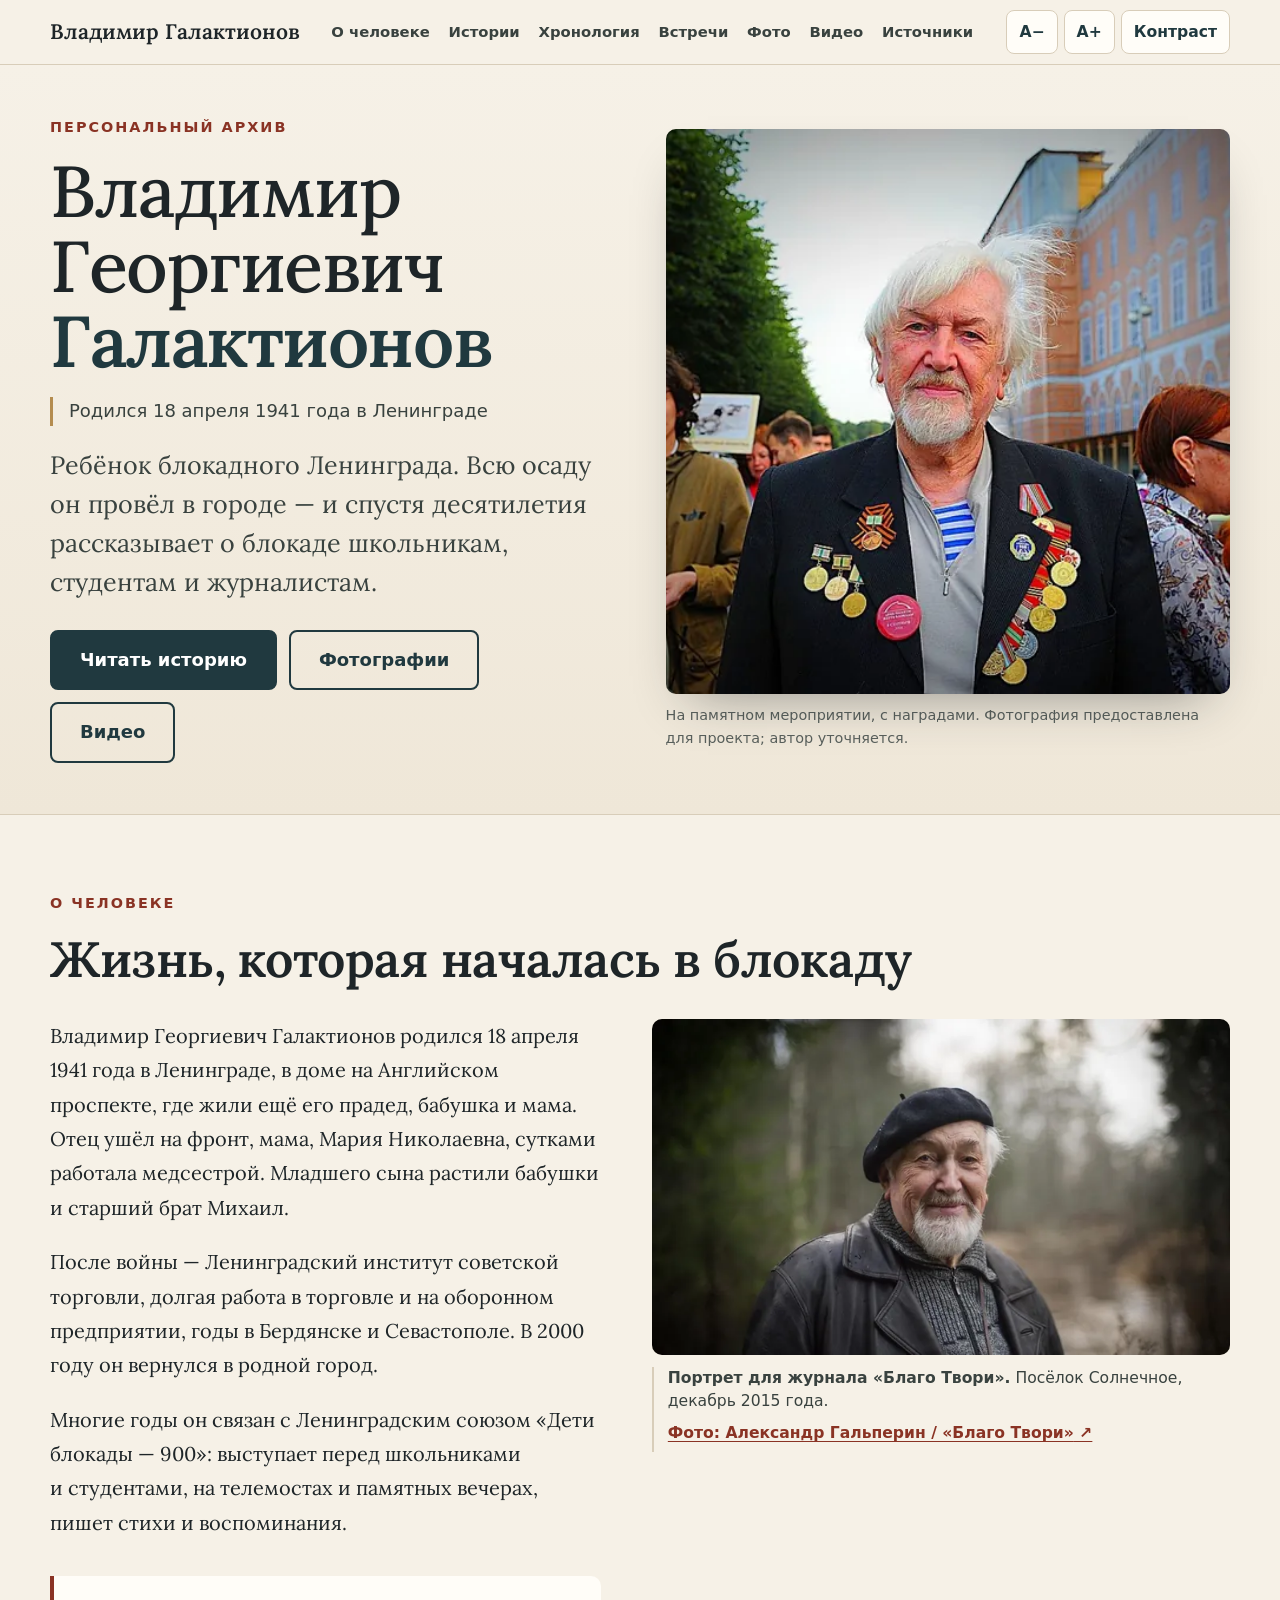
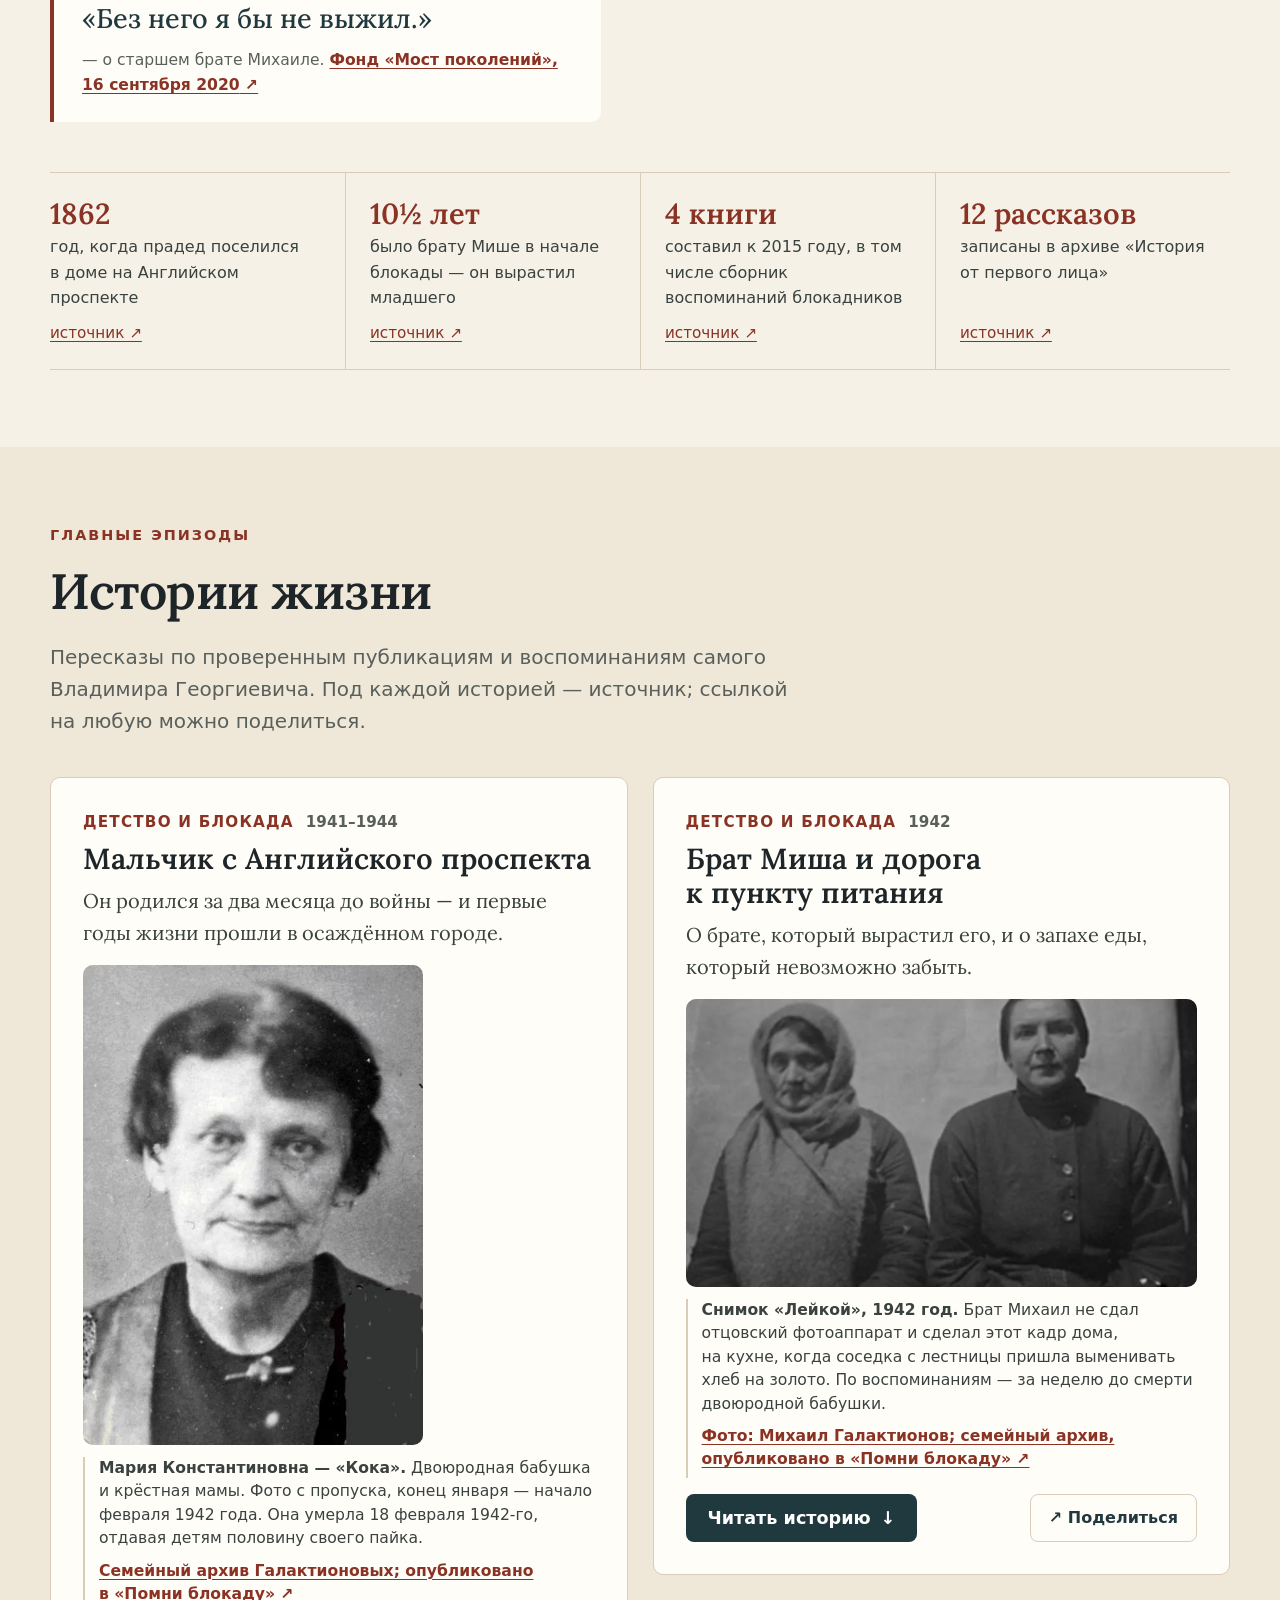
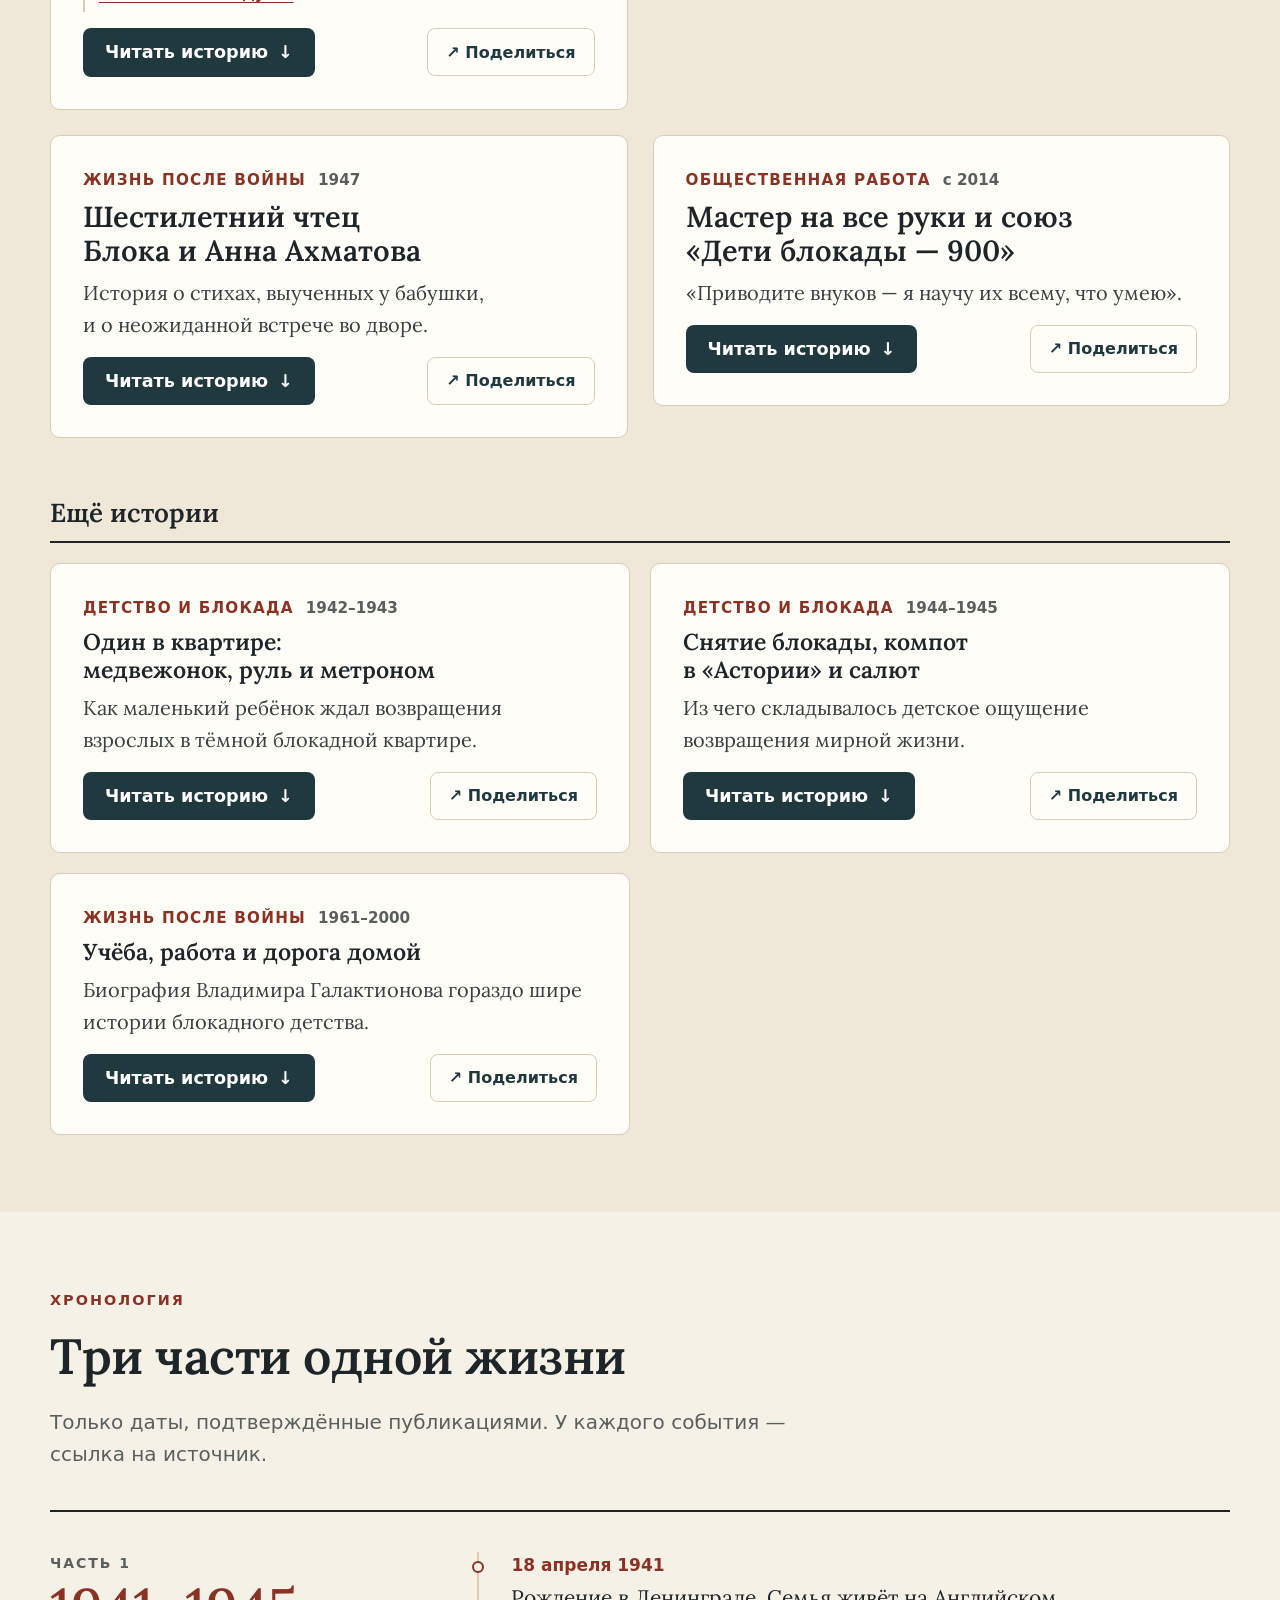
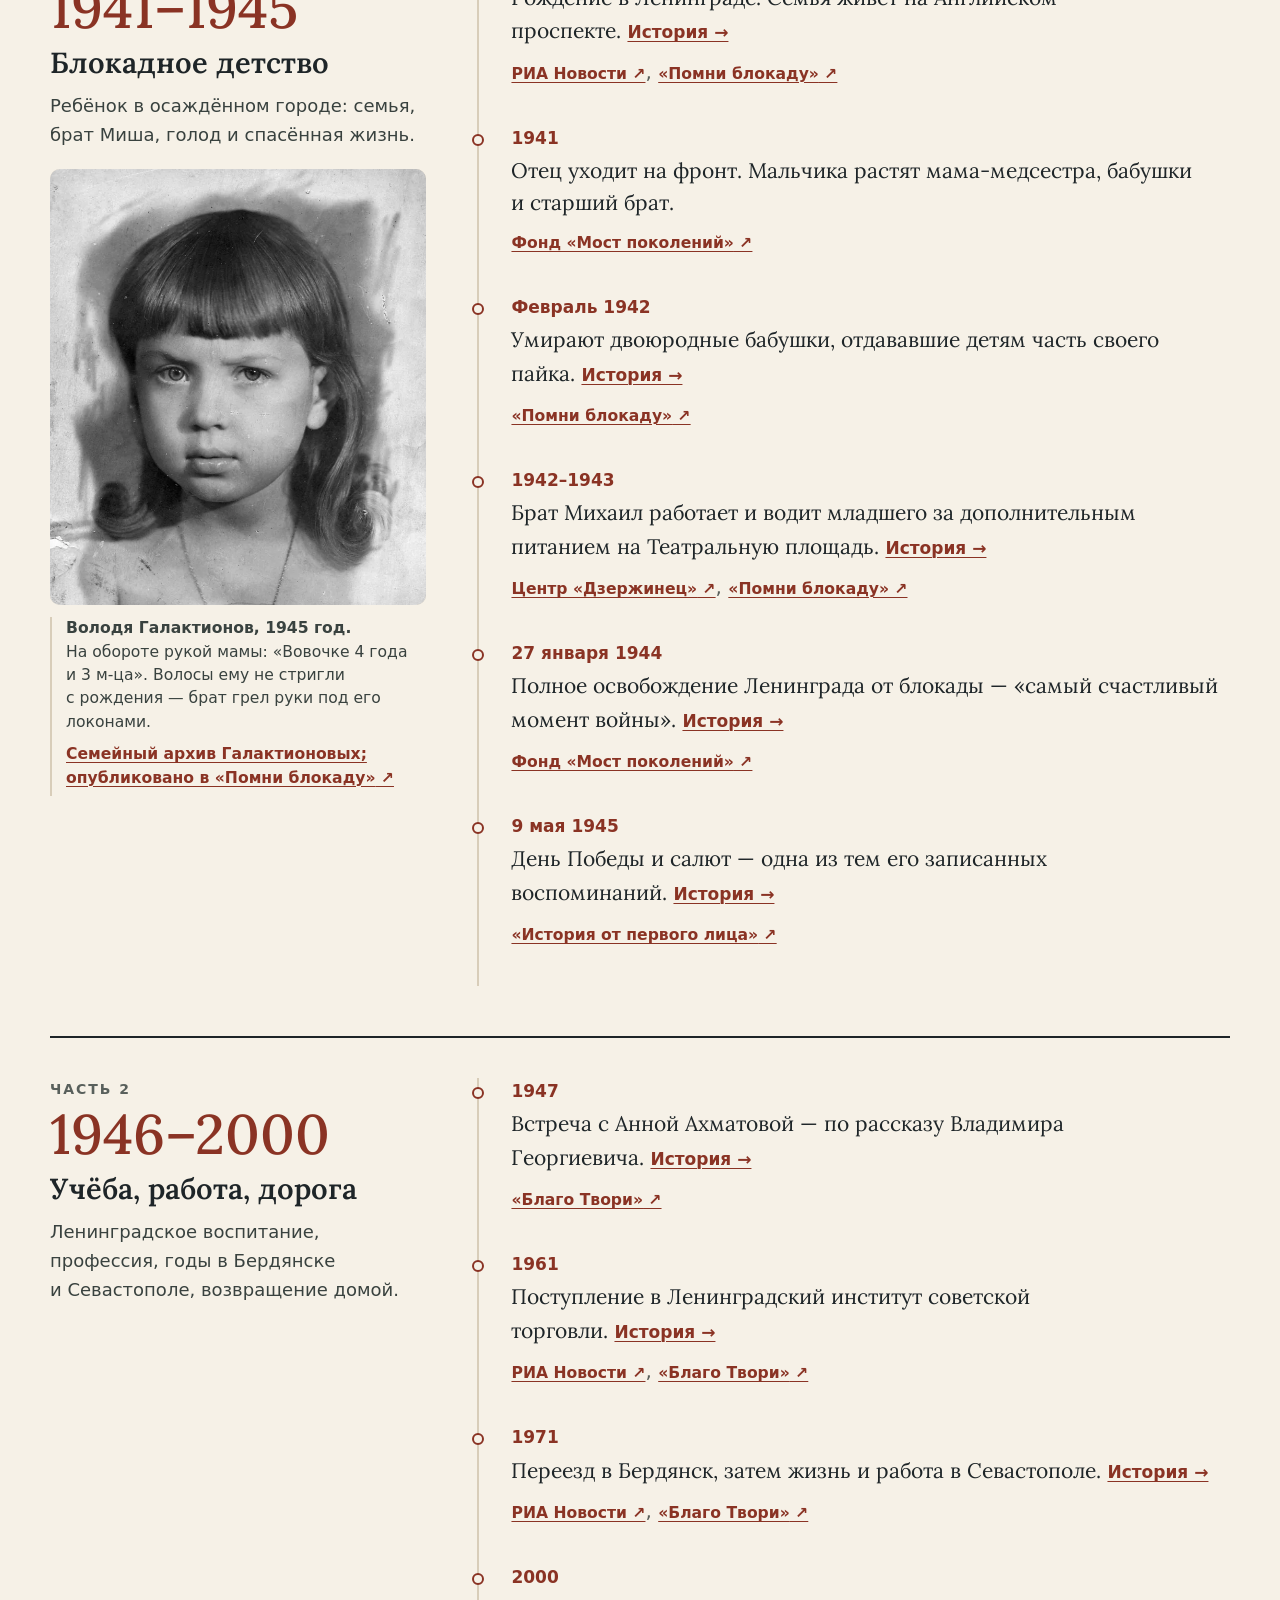
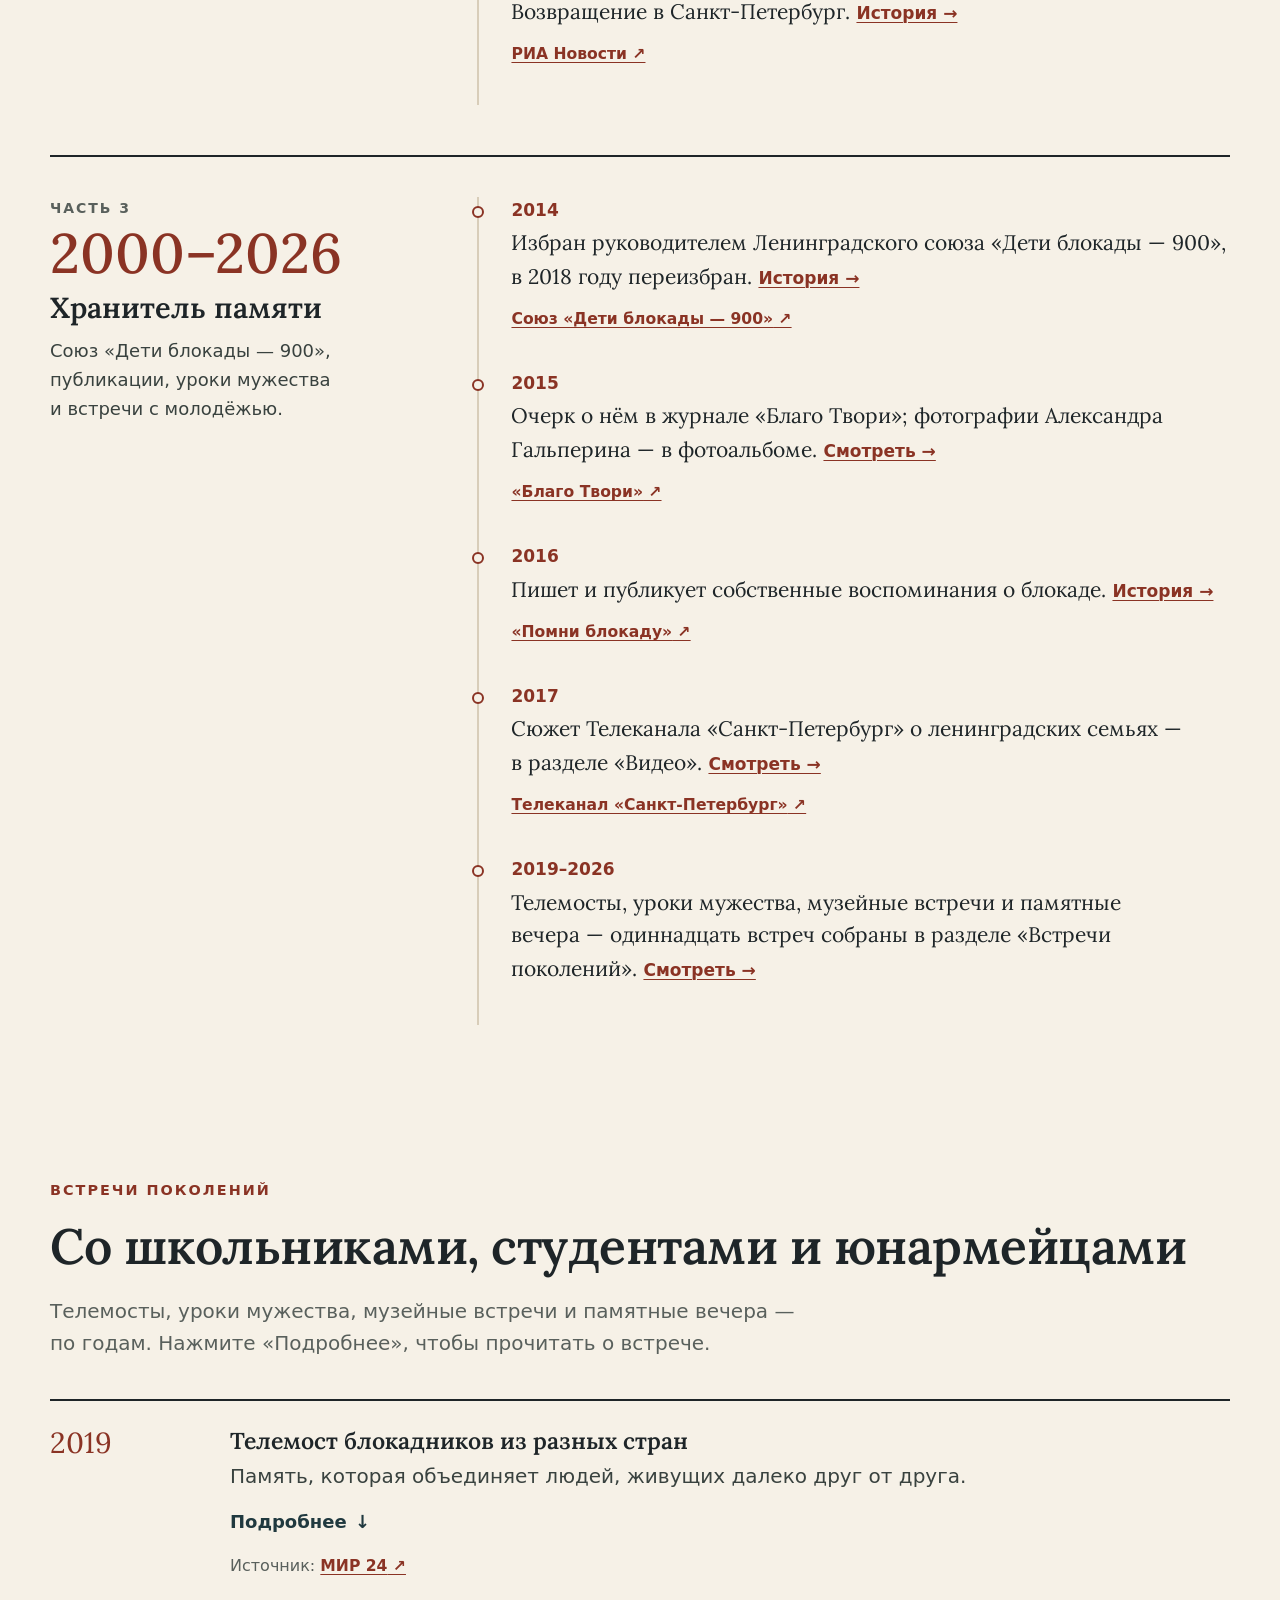
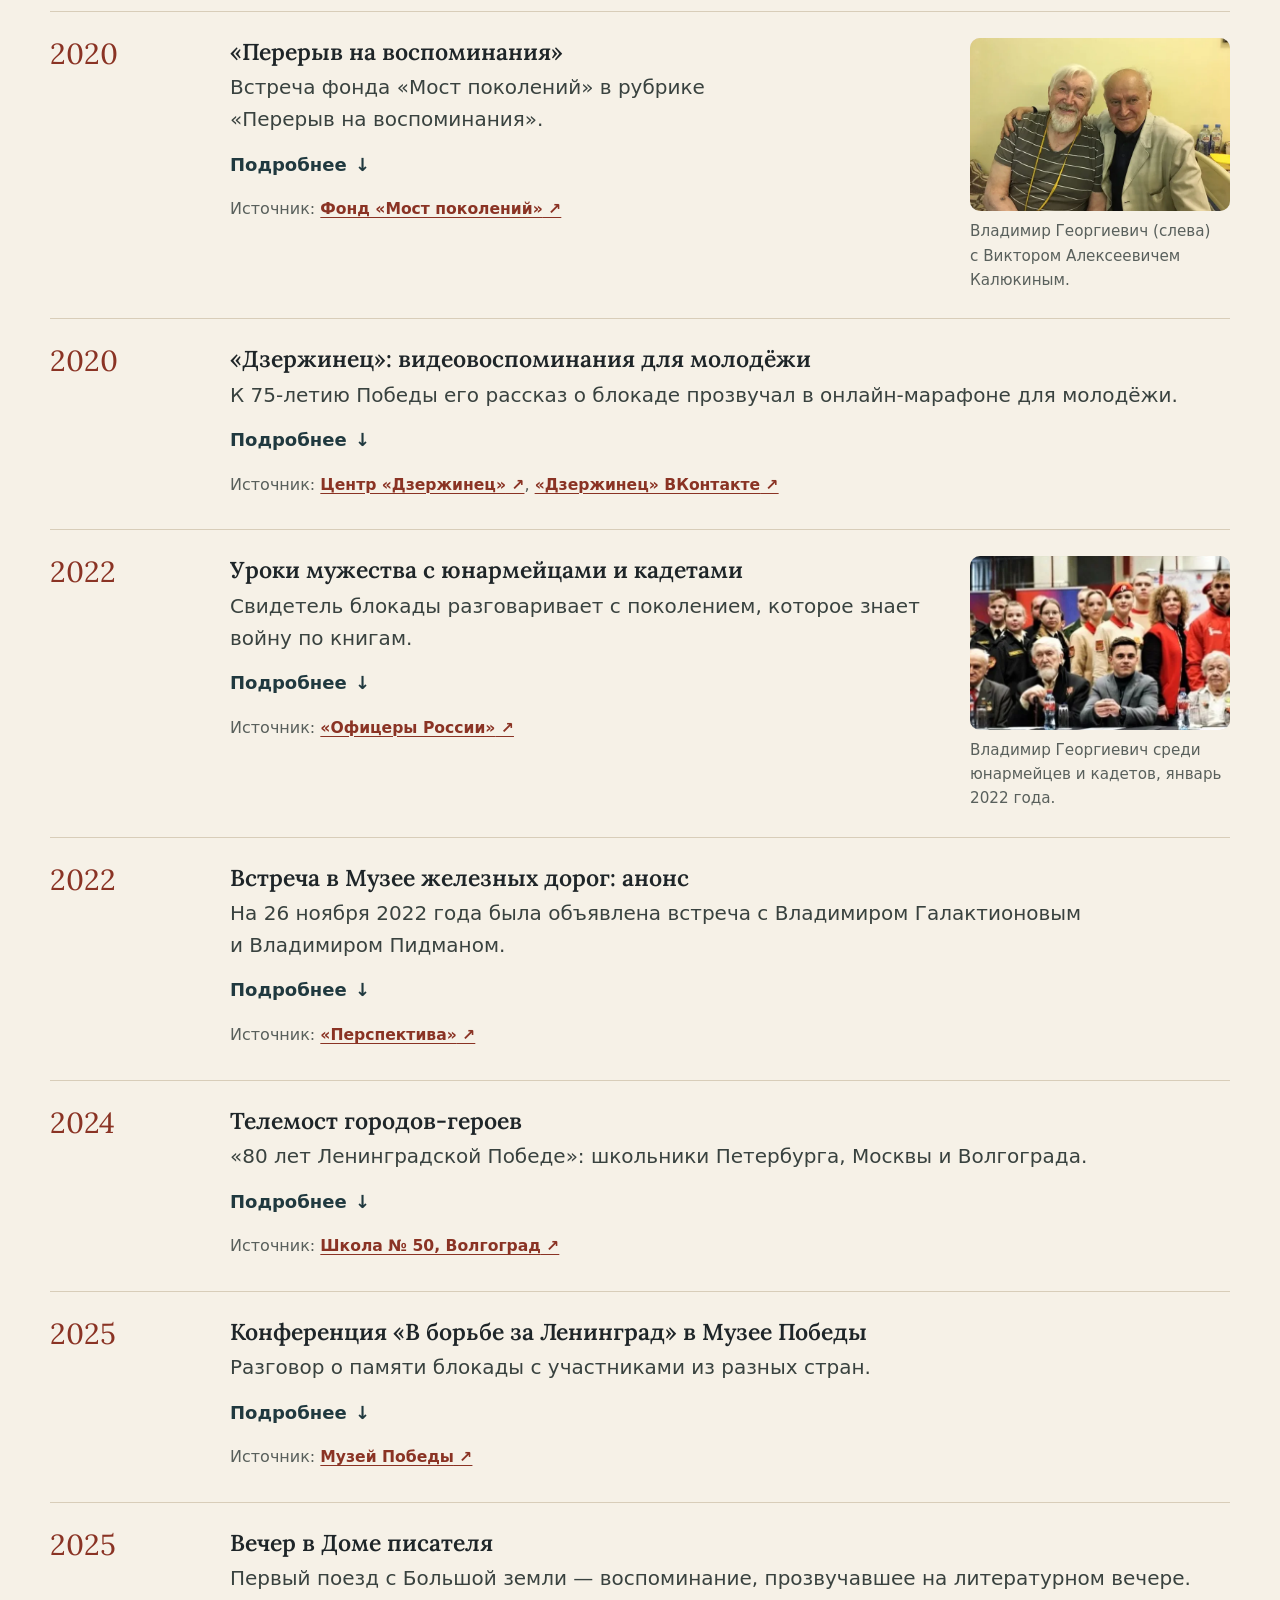
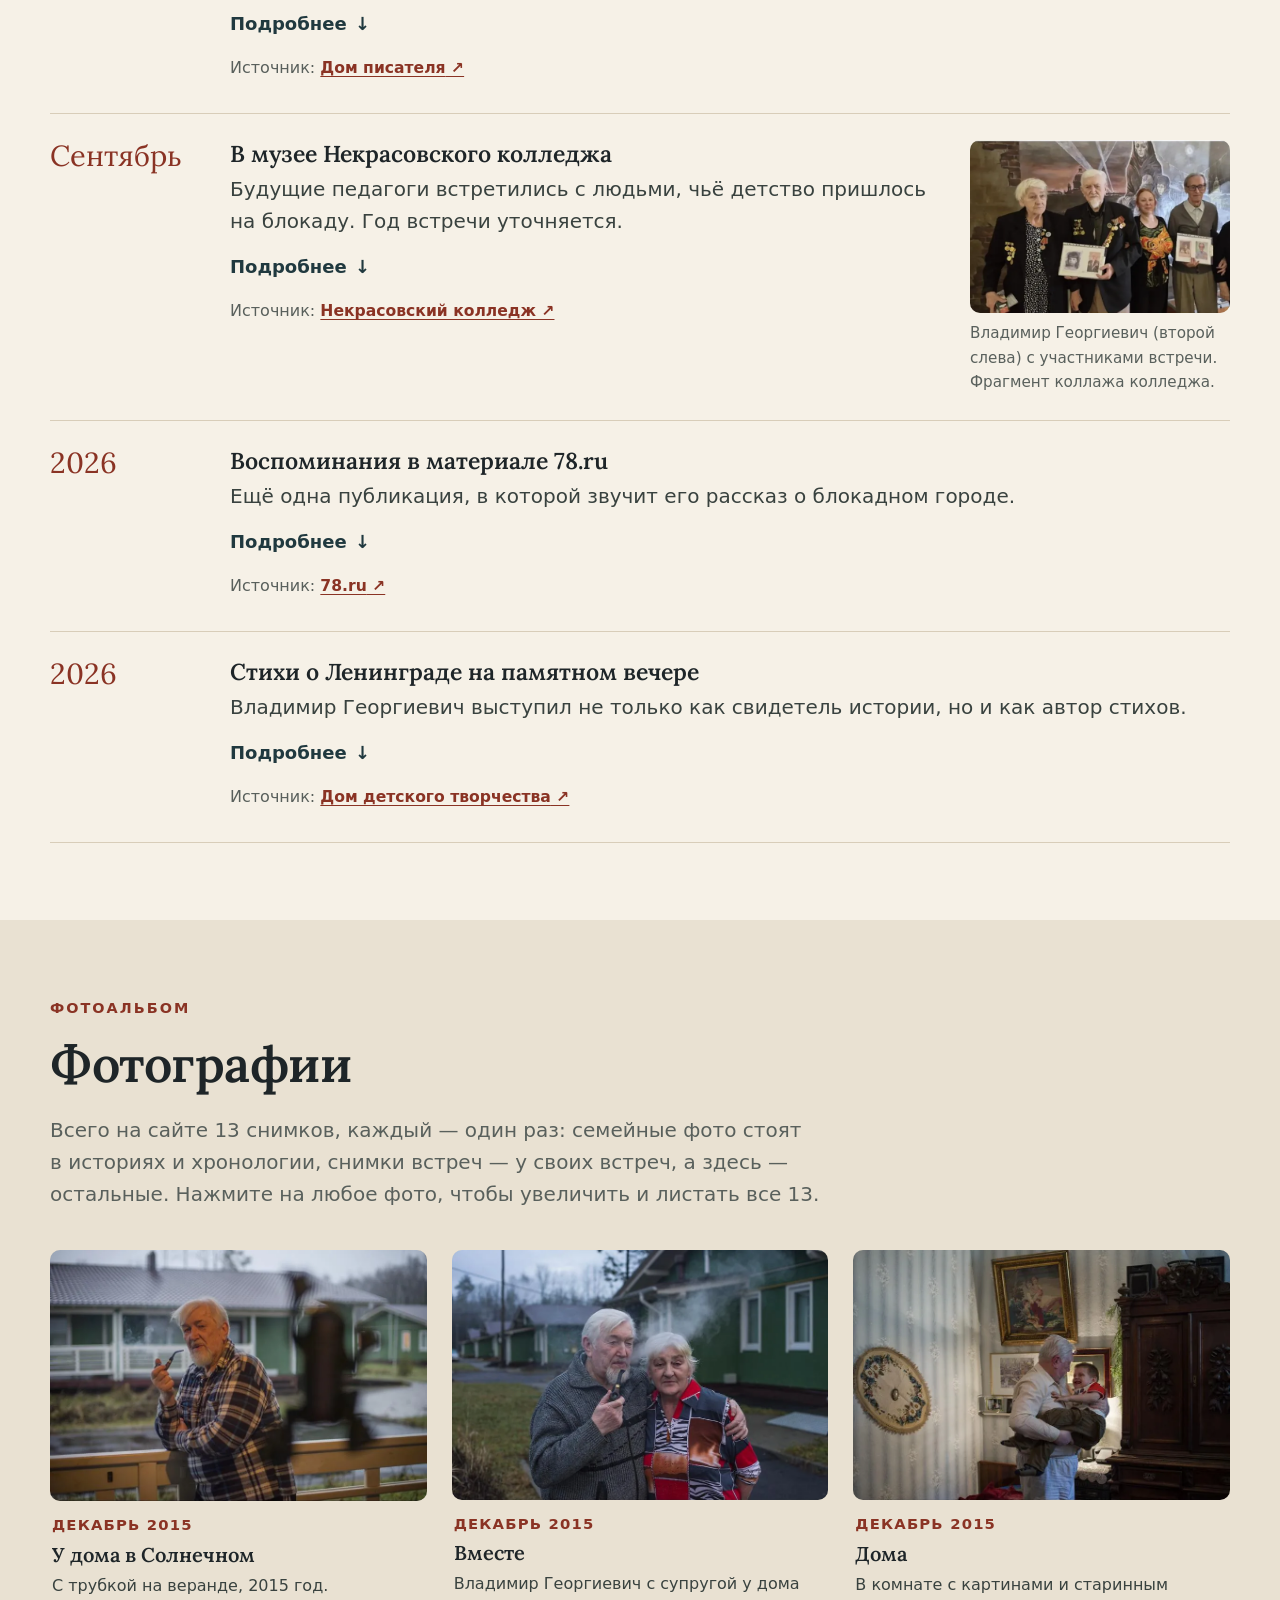
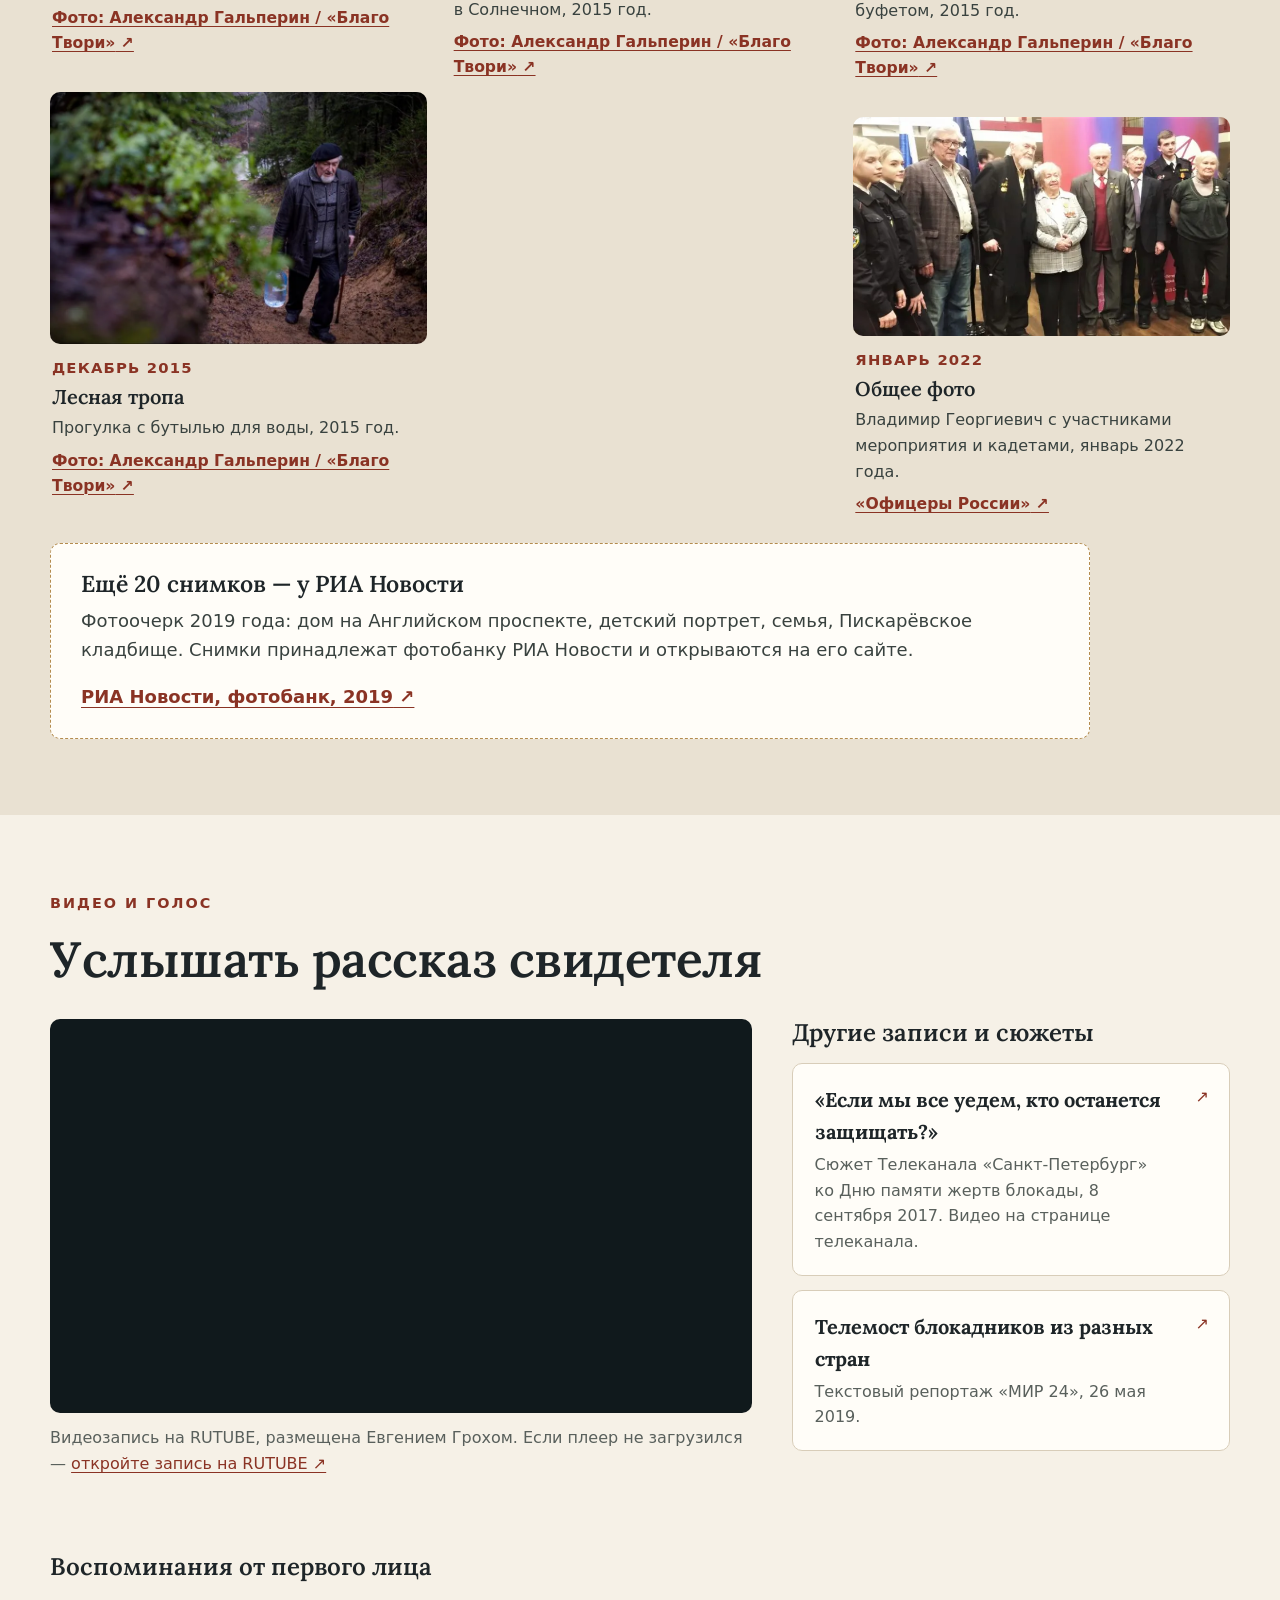
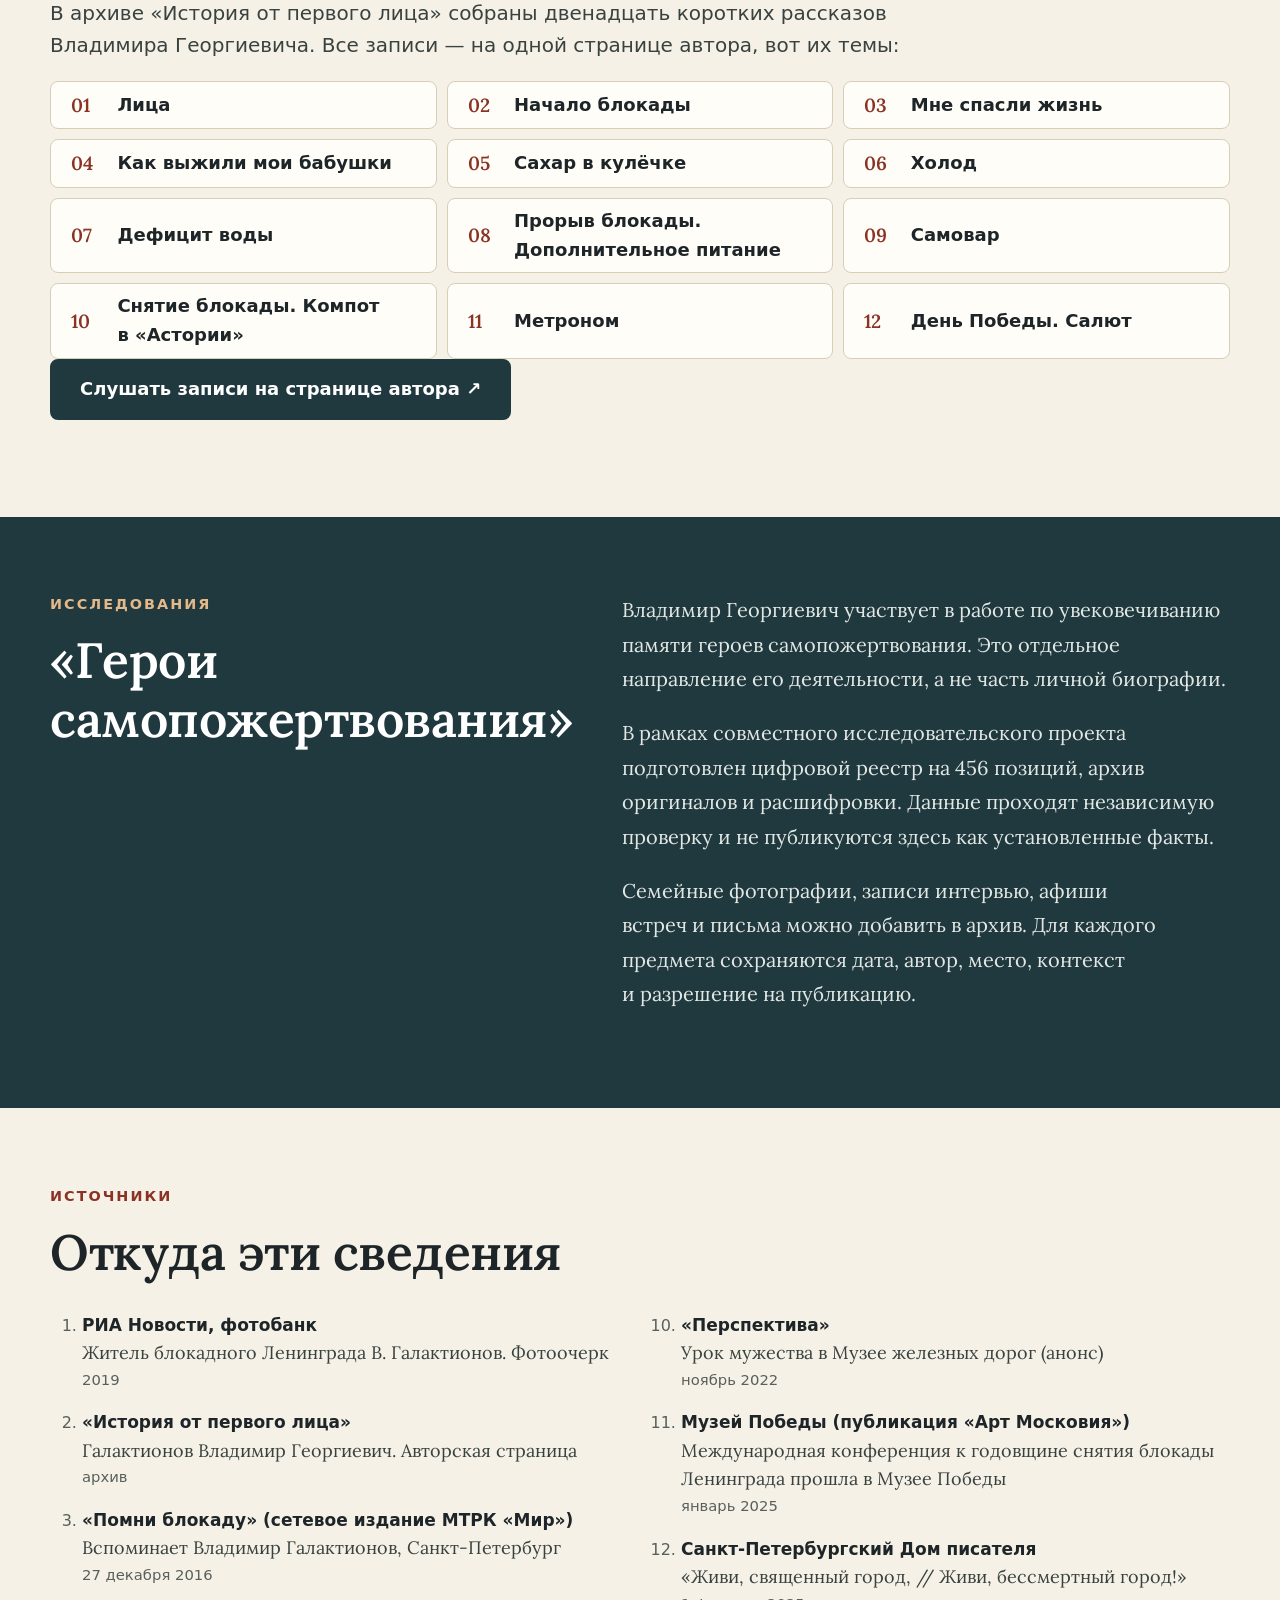
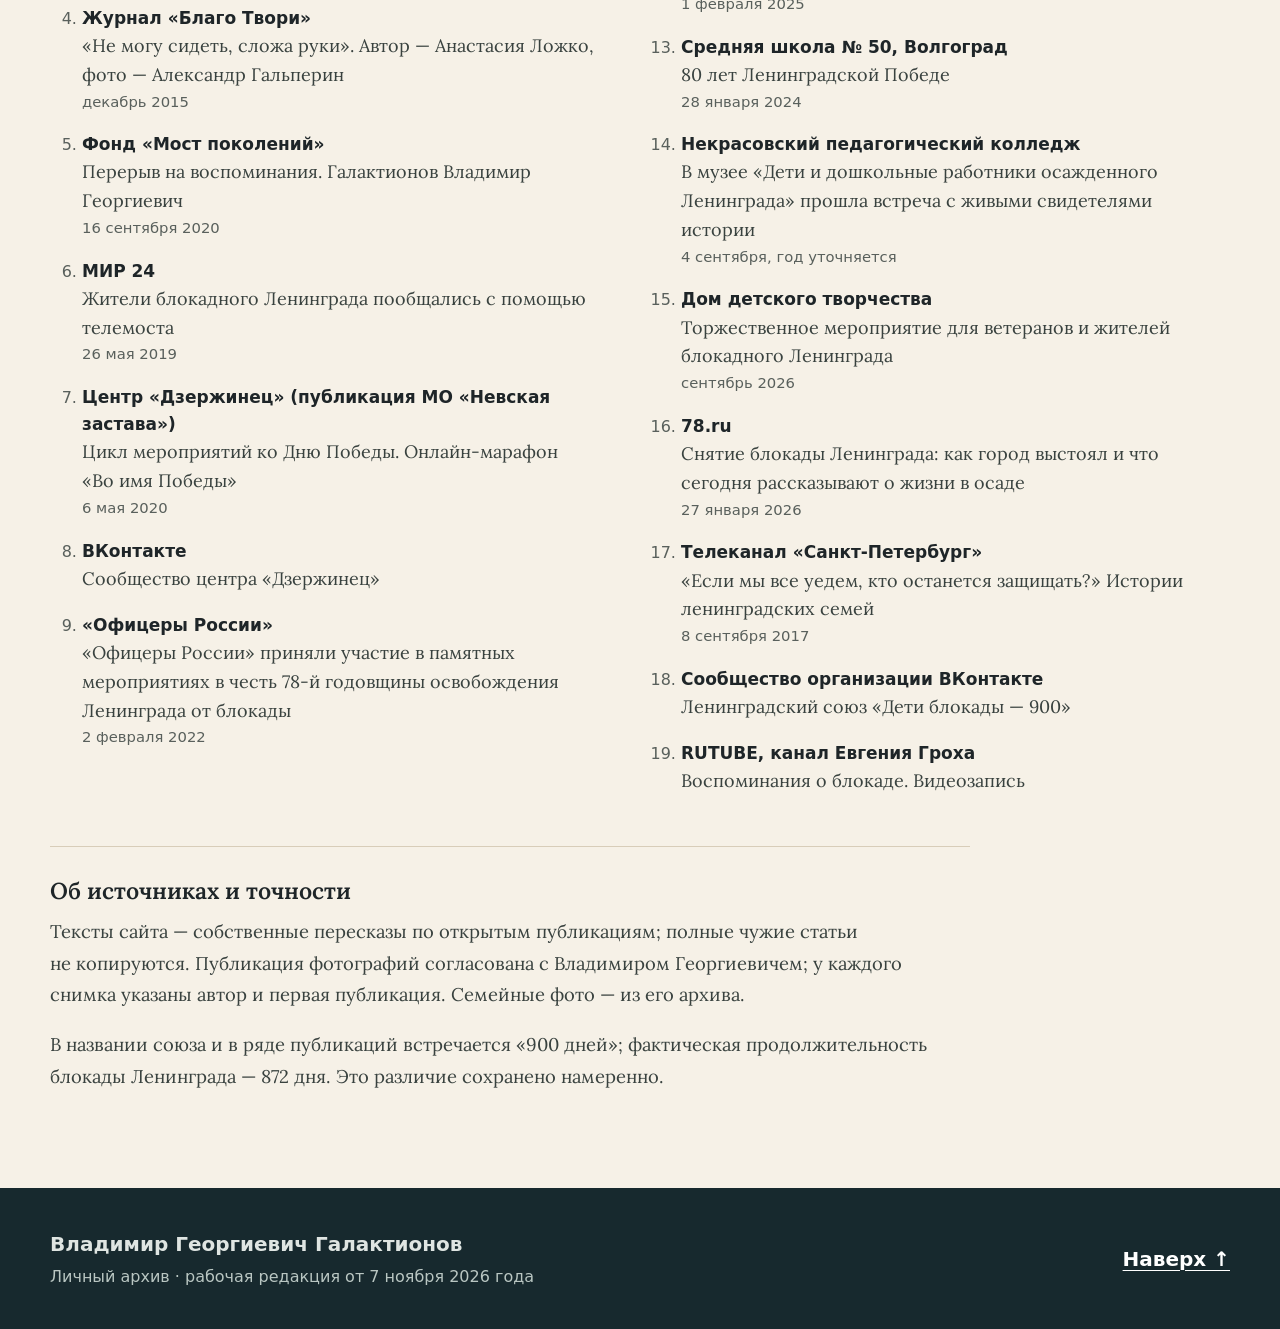
==== commit b9e48fef: "Galaktionov: удобство чтения и лёгкость страницы - встречи — компактный список по годам с «Подробнее" ====
--- a/galaktionov/index.html
+++ b/galaktionov/index.html
@@ -46,7 +46,7 @@
 <main id="main">
 <section class="hero" id="home" aria-labelledby="heroTitle">
   <div class="wrap hero-grid">
-    <figure class="hero-photo"><button class="photo-open" type="button" data-photo="hero-2020s" aria-label="Открыть фото крупно: Владимир Георгиевич Галактионов"><picture><source type="image/webp" srcset="assets/photos/hero-2020s-720.webp 720w, assets/photos/hero-2020s-1080.webp 1080w" sizes="(max-width: 760px) 100vw, 46vw"><img class="" src="assets/photos/hero-2020s-720.jpg" srcset="assets/photos/hero-2020s-720.jpg 720w, assets/photos/hero-2020s-1080.jpg 1080w" sizes="(max-width: 760px) 100vw, 46vw" width="1080" height="718" alt="Владимир Георгиевич Галактионов — седой, с белой бородой, в тёмном пиджаке с медалями — среди людей на улице" loading="eager" fetchpriority="high" decoding="async" style="object-position:48% 30%"></picture><span class="zoom-hint" aria-hidden="true">Увеличить</span></button>
+    <figure class="hero-photo"><button class="photo-open" type="button" data-photo="hero-2020s" aria-label="Открыть фото крупно: Владимир Георгиевич Галактионов"><picture><source type="image/webp" srcset="assets/photos/hero-2020s-720.webp 720w, assets/photos/hero-2020s-1080.webp 1080w" sizes="(max-width: 760px) 100vw, 46vw"><img class="" src="assets/photos/hero-2020s-720.jpg" srcset="assets/photos/hero-2020s-720.jpg 720w, assets/photos/hero-2020s-1080.jpg 1080w" sizes="(max-width: 760px) 100vw, 46vw" width="1080" height="718" alt="Владимир Георгиевич Галактионов — седой, с белой бородой, в тёмном пиджаке с медалями — среди людей на улице" loading="eager" fetchpriority="high" decoding="async" style="object-position:48% 30%"></picture><span class="zoom-hint" aria-hidden="true">⤢</span></button>
       <figcaption>На&nbsp;памятном мероприятии, с&nbsp;наградами. Фотография предоставлена для проекта; автор уточняется.</figcaption>
     </figure>
     <div class="hero-text">
@@ -70,7 +70,7 @@
       <div class="about-text prose"><p>Владимир Георгиевич Галактионов родился 18 апреля 1941 года в&nbsp;Ленинграде, в&nbsp;доме на&nbsp;Английском проспекте, где жили ещё его прадед, бабушка и&nbsp;мама. Отец ушёл на&nbsp;фронт, мама, Мария Николаевна, сутками работала медсестрой. Младшего сына растили бабушки и&nbsp;старший брат Михаил.</p><p>После войны&nbsp;— Ленинградский институт советской торговли, долгая работа в&nbsp;торговле и&nbsp;на&nbsp;оборонном предприятии, годы в&nbsp;Бердянске и&nbsp;Севастополе. В&nbsp;2000 году он вернулся в&nbsp;родной город.</p><p>Многие годы он связан с&nbsp;Ленинградским союзом «Дети блокады&nbsp;— 900»: выступает перед школьниками и&nbsp;студентами, на&nbsp;телемостах и&nbsp;памятных вечерах, пишет стихи и&nbsp;воспоминания.</p>
         <blockquote class="pull"><p>«Без него я&nbsp;бы не&nbsp;выжил.»</p><footer>— о&nbsp;старшем брате Михаиле. <a class="src" href="https://fundgenerationbridge.org/veterani/tpost/8n0kfazs8x-pereriv-na-vospominaniya-galaktionov-vla" target="_blank" rel="noopener noreferrer">Фонд «Мост поколений», 16 сентября 2020<span class="ext" aria-hidden="true"> ↗</span><span class="visually-hidden"> (откроется в новой вкладке)</span></a></footer></blockquote>
       </div>
-      <figure class="doc-photo about-photo"><button class="photo-open" type="button" data-photo="blago-2015-portrait" aria-label="Открыть фото крупно: Портрет для журнала «Благо Твори»"><picture><source type="image/webp" srcset="assets/photos/blago-2015-portrait-720.webp 720w, assets/photos/blago-2015-portrait-1033.webp 1033w" sizes="(max-width: 760px) 100vw, 48vw"><img class="" src="assets/photos/blago-2015-portrait-720.jpg" srcset="assets/photos/blago-2015-portrait-720.jpg 720w, assets/photos/blago-2015-portrait-1033.jpg 1033w" sizes="(max-width: 760px) 100vw, 48vw" width="1033" height="600" alt="Владимир Георгиевич в чёрном берете и кожаной куртке улыбается на фоне осеннего леса" loading="lazy" decoding="async" style="object-position:60% 40%"></picture><span class="zoom-hint" aria-hidden="true">Увеличить</span></button><figcaption><span class="cap-title">Портрет для журнала «Благо Твори».</span> Посёлок Солнечное, декабрь 2015 года. <span class="cap-credit"><a class="src small" href="http://xn----7sbcgd6aq0acut.xn--p1ai/?p=395" target="_blank" rel="noopener noreferrer">Фото: Александр Гальперин / «Благо Твори»<span class="ext" aria-hidden="true"> ↗</span><span class="visually-hidden"> (публикация откроется в новой вкладке)</span></a></span></figcaption></figure>
+      <figure class="doc-photo about-photo"><button class="photo-open" type="button" data-photo="blago-2015-portrait" aria-label="Открыть фото крупно: Портрет для журнала «Благо Твори»"><picture><source type="image/webp" srcset="assets/photos/blago-2015-portrait-720.webp 720w, assets/photos/blago-2015-portrait-1033.webp 1033w" sizes="(max-width: 760px) 100vw, 48vw"><img class="" src="assets/photos/blago-2015-portrait-720.jpg" srcset="assets/photos/blago-2015-portrait-720.jpg 720w, assets/photos/blago-2015-portrait-1033.jpg 1033w" sizes="(max-width: 760px) 100vw, 48vw" width="1033" height="600" alt="Владимир Георгиевич в чёрном берете и кожаной куртке улыбается на фоне осеннего леса" loading="lazy" decoding="async" style="object-position:60% 40%"></picture><span class="zoom-hint" aria-hidden="true">⤢</span></button><figcaption><span class="cap-title">Портрет для журнала «Благо Твори».</span> Посёлок Солнечное, декабрь 2015 года. <span class="cap-credit"><a class="src small" href="http://xn----7sbcgd6aq0acut.xn--p1ai/?p=395" target="_blank" rel="noopener noreferrer">Фото: Александр Гальперин / «Благо Твори»<span class="ext" aria-hidden="true"> ↗</span><span class="visually-hidden"> (публикация откроется в новой вкладке)</span></a></span></figcaption></figure>
     </div>
     <ul class="facts"><li><strong>1862</strong><span>год, когда прадед поселился в&nbsp;доме на&nbsp;Английском проспекте</span><a class="fact-src" href="http://pomniblokadu.ru/news/15348171" target="_blank" rel="noopener noreferrer">источник ↗</a></li><li><strong>10½ лет</strong><span>было брату Мише в&nbsp;начале блокады&nbsp;— он вырастил младшего</span><a class="fact-src" href="http://pomniblokadu.ru/news/15348171" target="_blank" rel="noopener noreferrer">источник ↗</a></li><li><strong>4 книги</strong><span>составил к&nbsp;2015 году, в&nbsp;том числе сборник воспоминаний блокадников</span><a class="fact-src" href="http://xn----7sbcgd6aq0acut.xn--p1ai/?p=395" target="_blank" rel="noopener noreferrer">источник ↗</a></li><li><strong>12 рассказов</strong><span>записаны в&nbsp;архиве «История от&nbsp;первого лица»</span><a class="fact-src" href="https://xn--80addgoadxwbcbilejre9f9h.xn--p1ai/authors/author.php?id=627" target="_blank" rel="noopener noreferrer">источник ↗</a></li></ul>
   </div>
@@ -83,11 +83,12 @@
     <div class="featured-stories"><article class="story featured-story" id="childhood" data-theme="blockade">
   <header class="story-head"><p class="story-meta"><span class="theme-tag">Детство и&nbsp;блокада</span> <span class="years">1941–1944</span></p>
     <h3>Мальчик с&nbsp;Английского проспекта</h3><p class="story-lead">Он родился за&nbsp;два месяца до&nbsp;войны&nbsp;— и&nbsp;первые годы жизни прошли в&nbsp;осаждённом городе.</p></header>
-  <figure class="doc-photo story-photo portrait"><button class="photo-open" type="button" data-photo="family-1942-koka" aria-label="Открыть фото крупно: Мария Константиновна — «Кока»"><picture><source type="image/webp" srcset="assets/photos/family-1942-koka-425.webp 425w" sizes="(max-width: 760px) 100vw, 40vw"><img class="" src="assets/photos/family-1942-koka-425.jpg" srcset="assets/photos/family-1942-koka-425.jpg 425w" sizes="(max-width: 760px) 100vw, 40vw" width="425" height="600" alt="Пожилая женщина с короткой стрижкой в тёмной кофте, фотография с документа" loading="lazy" decoding="async" style="object-position:50% 30%"></picture><span class="zoom-hint" aria-hidden="true">Увеличить</span></button><figcaption><span class="cap-title">Мария Константиновна&nbsp;— «Кока».</span> Двоюродная бабушка и&nbsp;крёстная мамы. Фото с&nbsp;пропуска, конец января&nbsp;— начало февраля 1942 года. Она умерла 18 февраля 1942-го, отдавая детям половину своего пайка. <span class="cap-credit"><a class="src small" href="http://pomniblokadu.ru/news/15348171" target="_blank" rel="noopener noreferrer">Семейный архив Галактионовых; опубликовано в&nbsp;«Помни блокаду»<span class="ext" aria-hidden="true"> ↗</span><span class="visually-hidden"> (публикация откроется в новой вкладке)</span></a></span></figcaption></figure>
+  <figure class="doc-photo story-photo portrait"><button class="photo-open" type="button" data-photo="family-1942-koka" aria-label="Открыть фото крупно: Мария Константиновна — «Кока»"><picture><source type="image/webp" srcset="assets/photos/family-1942-koka-425.webp 425w" sizes="(max-width: 760px) 100vw, 40vw"><img class="" src="assets/photos/family-1942-koka-425.jpg" srcset="assets/photos/family-1942-koka-425.jpg 425w" sizes="(max-width: 760px) 100vw, 40vw" width="425" height="600" alt="Пожилая женщина с короткой стрижкой в тёмной кофте, фотография с документа" loading="lazy" decoding="async" style="object-position:50% 30%"></picture><span class="zoom-hint" aria-hidden="true">⤢</span></button><figcaption><span class="cap-title">Мария Константиновна&nbsp;— «Кока».</span> Двоюродная бабушка и&nbsp;крёстная мамы. Фото с&nbsp;пропуска, конец января&nbsp;— начало февраля 1942 года. Она умерла 18 февраля 1942-го, отдавая детям половину своего пайка. <span class="cap-credit"><a class="src small" href="http://pomniblokadu.ru/news/15348171" target="_blank" rel="noopener noreferrer">Семейный архив Галактионовых; опубликовано в&nbsp;«Помни блокаду»<span class="ext" aria-hidden="true"> ↗</span><span class="visually-hidden"> (публикация откроется в новой вкладке)</span></a></span></figcaption></figure>
   <details class="story-body"><summary><span class="sum-open">Читать историю</span><span class="sum-close">Свернуть</span></summary>
     <div class="prose reading"><p>18 апреля 1941 года в&nbsp;Ленинграде родился Владимир Галактионов. Семья жила на&nbsp;Английском проспекте, в&nbsp;доме № 19, куда ещё в&nbsp;1862 году переехал его прадед Константин Некрасов. Здесь родились бабушка, мама и&nbsp;оба брата&nbsp;— Михаил и&nbsp;Володя.</p><p>Для него блокада&nbsp;— не&nbsp;страница учебника, а&nbsp;первые события собственной жизни: тревога за&nbsp;маму и&nbsp;брата, холод, темнота синей лампочки, щелчки метронома из&nbsp;репродуктора.</p><p>В&nbsp;феврале 1942 года одна за&nbsp;другой умерли двоюродные бабушки&nbsp;— Анна Константиновна и&nbsp;Мария Константиновна. В&nbsp;самое голодное время они отдавали детям половину своего пайка. Их похоронили в&nbsp;братской могиле на&nbsp;Пискарёвском кладбище, и&nbsp;с&nbsp;тех пор их имена в&nbsp;семье звучат каждый день.</p><p>Там, где детали известны со&nbsp;слов самого Владимира Георгиевича, мы так их и&nbsp;обозначаем&nbsp;— как свидетельство, не&nbsp;заменяя его догадками.</p>
       <div class="story-sources"><p class="label">Источники</p><ul><li><a class="src" href="http://pomniblokadu.ru/news/15348171" target="_blank" rel="noopener noreferrer">«Помни блокаду» (сетевое издание МТРК «Мир»), 27 декабря 2016<span class="ext" aria-hidden="true"> ↗</span><span class="visually-hidden"> (откроется в новой вкладке)</span></a><span class='src-title'>Вспоминает Владимир Галактионов, Санкт-Петербург</span></li><li><a class="src" href="https://riamediabank.ru/story/list_143285573/" target="_blank" rel="noopener noreferrer">РИА Новости, фотобанк, 2019<span class="ext" aria-hidden="true"> ↗</span><span class="visually-hidden"> (откроется в новой вкладке)</span></a><span class='src-title'>Житель блокадного Ленинграда В. Галактионов. Фотоочерк</span></li><li><a class="src" href="https://xn--80addgoadxwbcbilejre9f9h.xn--p1ai/authors/author.php?id=627" target="_blank" rel="noopener noreferrer">«История от&nbsp;первого лица», архив<span class="ext" aria-hidden="true"> ↗</span><span class="visually-hidden"> (откроется в новой вкладке)</span></a><span class='src-title'>Галактионов Владимир Георгиевич. Авторская страница</span></li></ul></div>
       <div class="story-actions inner">
+        <button type="button" class="act close-story" data-close="childhood">↑ Свернуть историю</button>
         <button type="button" class="act" data-copy="childhood">Скопировать ссылку</button>
         <button type="button" class="act" data-print="childhood">Распечатать историю</button>
       </div>
@@ -97,11 +98,12 @@
 </article><article class="story featured-story" id="brother" data-theme="blockade">
   <header class="story-head"><p class="story-meta"><span class="theme-tag">Детство и&nbsp;блокада</span> <span class="years">1942</span></p>
     <h3>Брат Миша и&nbsp;дорога к&nbsp;пункту питания</h3><p class="story-lead">О&nbsp;брате, который вырастил его, и&nbsp;о&nbsp;запахе еды, который невозможно забыть.</p></header>
-  <figure class="doc-photo story-photo"><button class="photo-open" type="button" data-photo="family-1942-kitchen" aria-label="Открыть фото крупно: Снимок «Лейкой», 1942 год"><picture><source type="image/webp" srcset="assets/photos/family-1942-kitchen-800.webp 800w" sizes="(max-width: 760px) 100vw, 40vw"><img class="" src="assets/photos/family-1942-kitchen-800.jpg" srcset="assets/photos/family-1942-kitchen-800.jpg 800w" sizes="(max-width: 760px) 100vw, 40vw" width="800" height="569" alt="Две женщины в зимней одежде сидят у стены, одна в пуховом платке; чёрно-белое фото блокадной зимы" loading="lazy" decoding="async"></picture><span class="zoom-hint" aria-hidden="true">Увеличить</span></button><figcaption><span class="cap-title">Снимок «Лейкой», 1942 год.</span> Брат Михаил не&nbsp;сдал отцовский фотоаппарат и&nbsp;сделал этот кадр дома, на&nbsp;кухне, когда соседка с&nbsp;лестницы пришла выменивать хлеб на&nbsp;золото. По&nbsp;воспоминаниям&nbsp;— за&nbsp;неделю до&nbsp;смерти двоюродной бабушки. <span class="cap-credit"><a class="src small" href="http://pomniblokadu.ru/news/15348171" target="_blank" rel="noopener noreferrer">Фото: Михаил Галактионов; семейный архив, опубликовано в&nbsp;«Помни блокаду»<span class="ext" aria-hidden="true"> ↗</span><span class="visually-hidden"> (публикация откроется в новой вкладке)</span></a></span></figcaption></figure>
+  <figure class="doc-photo story-photo"><button class="photo-open" type="button" data-photo="family-1942-kitchen" aria-label="Открыть фото крупно: Снимок «Лейкой», 1942 год"><picture><source type="image/webp" srcset="assets/photos/family-1942-kitchen-800.webp 800w" sizes="(max-width: 760px) 100vw, 40vw"><img class="" src="assets/photos/family-1942-kitchen-800.jpg" srcset="assets/photos/family-1942-kitchen-800.jpg 800w" sizes="(max-width: 760px) 100vw, 40vw" width="800" height="569" alt="Две женщины в зимней одежде сидят у стены, одна в пуховом платке; чёрно-белое фото блокадной зимы" loading="lazy" decoding="async"></picture><span class="zoom-hint" aria-hidden="true">⤢</span></button><figcaption><span class="cap-title">Снимок «Лейкой», 1942 год.</span> Брат Михаил не&nbsp;сдал отцовский фотоаппарат и&nbsp;сделал этот кадр дома, на&nbsp;кухне, когда соседка с&nbsp;лестницы пришла выменивать хлеб на&nbsp;золото. По&nbsp;воспоминаниям&nbsp;— за&nbsp;неделю до&nbsp;смерти двоюродной бабушки. <span class="cap-credit"><a class="src small" href="http://pomniblokadu.ru/news/15348171" target="_blank" rel="noopener noreferrer">Фото: Михаил Галактионов; семейный архив, опубликовано в&nbsp;«Помни блокаду»<span class="ext" aria-hidden="true"> ↗</span><span class="visually-hidden"> (публикация откроется в новой вкладке)</span></a></span></figcaption></figure>
   <details class="story-body"><summary><span class="sum-open">Читать историю</span><span class="sum-close">Свернуть</span></summary>
     <div class="prose reading"><p>Когда началась блокада, Михаилу было десять с&nbsp;половиной лет. Мама пропадала в&nbsp;больнице, и&nbsp;забота о&nbsp;младшем брате легла на&nbsp;него. Чтобы получать рабочую карточку, Миша пошёл работать&nbsp;— в&nbsp;14 лет он был награждён медалью «За&nbsp;оборону Ленинграда».</p><p>Брат водил его на&nbsp;Театральную площадь за&nbsp;дополнительным питанием: высокие ступени, небольшой холл, пункт раздачи слева, огромное окно&nbsp;— и&nbsp;запах пищи, от&nbsp;которого кружилась голова. Этот рассказ прозвучал в&nbsp;2020 году в&nbsp;онлайн-марафоне центра «Дзержинец».</p><p>Михаил не&nbsp;сдал отцовскую «Лейку», хотя по&nbsp;распоряжению военного времени фотоаппараты полагалось сдать. Благодаря этому сохранился редкий домашний снимок блокадной зимы 1942 года.</p><p>Брат отогревал замёрзшие руки у&nbsp;малыша на&nbsp;шее, под длинными, ни разу не&nbsp;стриженными локонами. Этот жест Владимир Георгиевич вспоминает до&nbsp;сих пор. Михаил Галактионов умер в&nbsp;1996 году; его трудовой стаж составил 55 лет.</p><blockquote class="pull small"><p>«Я&nbsp;вырос, в&nbsp;прямом и&nbsp;переносном смысле, у&nbsp;него на&nbsp;шее.»</p><footer><a class="src" href="http://xn----7sbcgd6aq0acut.xn--p1ai/?p=395" target="_blank" rel="noopener noreferrer">Журнал «Благо Твори», декабрь 2015<span class="ext" aria-hidden="true"> ↗</span><span class="visually-hidden"> (откроется в новой вкладке)</span></a></footer></blockquote>
       <div class="story-sources"><p class="label">Источники</p><ul><li><a class="src" href="https://xn--80aaaagdqszrll6bep8r.xn--p1ai/?p=12102" target="_blank" rel="noopener noreferrer">Центр «Дзержинец» (публикация МО «Невская застава»), 6 мая 2020<span class="ext" aria-hidden="true"> ↗</span><span class="visually-hidden"> (откроется в новой вкладке)</span></a><span class='src-title'>Цикл мероприятий ко&nbsp;Дню Победы. Онлайн-марафон «Во&nbsp;имя Победы»</span></li><li><a class="src" href="http://pomniblokadu.ru/news/15348171" target="_blank" rel="noopener noreferrer">«Помни блокаду» (сетевое издание МТРК «Мир»), 27 декабря 2016<span class="ext" aria-hidden="true"> ↗</span><span class="visually-hidden"> (откроется в новой вкладке)</span></a><span class='src-title'>Вспоминает Владимир Галактионов, Санкт-Петербург</span></li><li><a class="src" href="http://xn----7sbcgd6aq0acut.xn--p1ai/?p=395" target="_blank" rel="noopener noreferrer">Журнал «Благо Твори», декабрь 2015<span class="ext" aria-hidden="true"> ↗</span><span class="visually-hidden"> (откроется в новой вкладке)</span></a><span class='src-title'>«Не&nbsp;могу сидеть, сложа руки». Автор&nbsp;— Анастасия Ложко, фото&nbsp;— Александр Гальперин</span></li></ul></div>
       <div class="story-actions inner">
+        <button type="button" class="act close-story" data-close="brother">↑ Свернуть историю</button>
         <button type="button" class="act" data-copy="brother">Скопировать ссылку</button>
         <button type="button" class="act" data-print="brother">Распечатать историю</button>
       </div>
@@ -116,6 +118,7 @@
     <div class="prose reading"><p>Читать Володю учили бабушки&nbsp;— за&nbsp;неимением букварей по&nbsp;Псалтири и&nbsp;«Божественной комедии» Данте. Бабушка Евгения Константиновна знала мать Александра Блока, и&nbsp;мальчик с&nbsp;её слов выучил наизусть многие его стихи.</p><p>В&nbsp;1947 году по&nbsp;дороге домой шестилетний Вова услышал, как незнакомая темноволосая дама с&nbsp;горбинкой на&nbsp;носу сказала дворничихе, что навещала Блока. Он остановился как вкопанный и&nbsp;спросил, правда ли&nbsp;это. Дама удивилась и&nbsp;попросила прочитать что-нибудь&nbsp;— и&nbsp;он без запинки прочёл «Девушка пела в&nbsp;церковном хоре».</p><p>Это была Анна Андреевна Ахматова. По&nbsp;рассказу Владимира Георгиевича, позже он не&nbsp;раз бывал у&nbsp;неё в&nbsp;Фонтанном доме и&nbsp;даже показывал свои юношеские стихи.</p><p>История записана журналистом Анастасией Ложко со&nbsp;слов Владимира Георгиевича для журнала «Благо Твори» в&nbsp;2015 году.</p>
       <div class="story-sources"><p class="label">Источники</p><ul><li><a class="src" href="http://xn----7sbcgd6aq0acut.xn--p1ai/?p=395" target="_blank" rel="noopener noreferrer">Журнал «Благо Твори», декабрь 2015<span class="ext" aria-hidden="true"> ↗</span><span class="visually-hidden"> (откроется в новой вкладке)</span></a><span class='src-title'>«Не&nbsp;могу сидеть, сложа руки». Автор&nbsp;— Анастасия Ложко, фото&nbsp;— Александр Гальперин</span></li></ul></div>
       <div class="story-actions inner">
+        <button type="button" class="act close-story" data-close="akhmatova">↑ Свернуть историю</button>
         <button type="button" class="act" data-copy="akhmatova">Скопировать ссылку</button>
         <button type="button" class="act" data-print="akhmatova">Распечатать историю</button>
       </div>
@@ -130,6 +133,7 @@
     <div class="prose reading"><p>Почти всю обстановку в&nbsp;доме Владимир Георгиевич сделал своими руками: журнальный столик из&nbsp;боковины шкафа, полки, рамки для фотографий из&nbsp;старого кухонного уголка. Чинить часы, сантехнику, проводку его научил брат Миша, а&nbsp;умение работать руками он называет чертой своего поколения.</p><p>В&nbsp;Ленинградском союзе «Дети блокады&nbsp;— 900» он состоит со&nbsp;дня основания. В&nbsp;октябре 2014 года его избрали руководителем организации, в&nbsp;декабре 2018 года&nbsp;— переизбрали на&nbsp;второй срок. Вместе с&nbsp;супругой Людмилой Ивановной он помогал ветеранам по&nbsp;хозяйству, а&nbsp;блокадникам повторял: «Приводите внуков, я&nbsp;научу их всему, что умею».</p><p>К&nbsp;2015 году он составил и&nbsp;отредактировал четыре книги, в&nbsp;том числе альбом воспоминаний жителей блокадного Ленинграда.</p>
       <div class="story-sources"><p class="label">Источники</p><ul><li><a class="src" href="http://xn----7sbcgd6aq0acut.xn--p1ai/?p=395" target="_blank" rel="noopener noreferrer">Журнал «Благо Твори», декабрь 2015<span class="ext" aria-hidden="true"> ↗</span><span class="visually-hidden"> (откроется в новой вкладке)</span></a><span class='src-title'>«Не&nbsp;могу сидеть, сложа руки». Автор&nbsp;— Анастасия Ложко, фото&nbsp;— Александр Гальперин</span></li><li><a class="src" href="https://vk.ru/blokada900" target="_blank" rel="noopener noreferrer">Сообщество организации ВКонтакте<span class="ext" aria-hidden="true"> ↗</span><span class="visually-hidden"> (откроется в новой вкладке)</span></a><span class='src-title'>Ленинградский союз «Дети блокады&nbsp;— 900»</span></li></ul></div>
       <div class="story-actions inner">
+        <button type="button" class="act close-story" data-close="master">↑ Свернуть историю</button>
         <button type="button" class="act" data-copy="master">Скопировать ссылку</button>
         <button type="button" class="act" data-print="master">Распечатать историю</button>
       </div>
@@ -146,6 +150,7 @@
     <div class="prose reading"><p>После смерти двоюродных бабушек Володя часто оставался дома один. Закутанный, обложенный подушками и&nbsp;валиками от&nbsp;дивана, он сидел на&nbsp;высокой металлической кровати и&nbsp;под щелчки метронома ждал брата с&nbsp;работы.</p><p>Игрушек было две: плюшевый медвежонок с&nbsp;одним пуговичным глазом и&nbsp;вырезанный из&nbsp;дерева руль. Можно было «крутить баранку» и&nbsp;сигналить&nbsp;— эти звуки отпугивали крыс. Если возня за&nbsp;дверью не&nbsp;стихала, мальчик стучал обувным рожком по&nbsp;металлической миске: так научил его брат.</p><p>Однажды бомба попала в&nbsp;их дом. Мама побоялась оставить сына одного и&nbsp;тайком взяла его с&nbsp;собой на&nbsp;ночное дежурство в&nbsp;больницу, спрятав в&nbsp;кабинете главного врача. Утром они так же&nbsp;незаметно вернулись домой.</p><p>Эти воспоминания Владимир Георгиевич записал сам; полный текст опубликован в&nbsp;сетевом издании «Помни блокаду». Там же&nbsp;— его стихотворение «Метроном».</p><p>Детский портрет Володи 1945 года из&nbsp;семейного архива&nbsp;— в&nbsp;хронологии, в&nbsp;части «Блокадное детство».</p>
       <div class="story-sources"><p class="label">Источники</p><ul><li><a class="src" href="http://pomniblokadu.ru/news/15348171" target="_blank" rel="noopener noreferrer">«Помни блокаду» (сетевое издание МТРК «Мир»), 27 декабря 2016<span class="ext" aria-hidden="true"> ↗</span><span class="visually-hidden"> (откроется в новой вкладке)</span></a><span class='src-title'>Вспоминает Владимир Галактионов, Санкт-Петербург</span></li><li><a class="src" href="http://xn----7sbcgd6aq0acut.xn--p1ai/?p=395" target="_blank" rel="noopener noreferrer">Журнал «Благо Твори», декабрь 2015<span class="ext" aria-hidden="true"> ↗</span><span class="visually-hidden"> (откроется в новой вкладке)</span></a><span class='src-title'>«Не&nbsp;могу сидеть, сложа руки». Автор&nbsp;— Анастасия Ложко, фото&nbsp;— Александр Гальперин</span></li></ul></div>
       <div class="story-actions inner">
+        <button type="button" class="act close-story" data-close="alone">↑ Свернуть историю</button>
         <button type="button" class="act" data-copy="alone">Скопировать ссылку</button>
         <button type="button" class="act" data-print="alone">Распечатать историю</button>
       </div>
@@ -160,6 +165,7 @@
     <div class="prose reading"><p>27 января 1944 года блокада Ленинграда была полностью снята. Самым счастливым моментом войны Владимир Георгиевич называет именно этот день&nbsp;— он и&nbsp;сейчас может повторить слова Левитана, объявившие о&nbsp;нём по&nbsp;радио.</p><p>В&nbsp;собрании «История от&nbsp;первого лица» он отдельно рассказывает о&nbsp;снятии блокады и&nbsp;компоте в&nbsp;«Астории», о&nbsp;метрономе и&nbsp;салюте в&nbsp;День Победы.</p><p>Мы бережно различаем детские воспоминания и&nbsp;историческую справку: детали, услышанные позже от&nbsp;родных, не&nbsp;всегда совпадают с&nbsp;тем, что мог запомнить ребёнок. Голос свидетеля остаётся первоисточником рассказа о&nbsp;пережитом.</p>
       <div class="story-sources"><p class="label">Источники</p><ul><li><a class="src" href="https://fundgenerationbridge.org/veterani/tpost/8n0kfazs8x-pereriv-na-vospominaniya-galaktionov-vla" target="_blank" rel="noopener noreferrer">Фонд «Мост поколений», 16 сентября 2020<span class="ext" aria-hidden="true"> ↗</span><span class="visually-hidden"> (откроется в новой вкладке)</span></a><span class='src-title'>Перерыв на&nbsp;воспоминания. Галактионов Владимир Георгиевич</span></li><li><a class="src" href="https://xn--80addgoadxwbcbilejre9f9h.xn--p1ai/authors/author.php?id=627" target="_blank" rel="noopener noreferrer">«История от&nbsp;первого лица», архив<span class="ext" aria-hidden="true"> ↗</span><span class="visually-hidden"> (откроется в новой вкладке)</span></a><span class='src-title'>Галактионов Владимир Георгиевич. Авторская страница</span></li></ul></div>
       <div class="story-actions inner">
+        <button type="button" class="act close-story" data-close="end">↑ Свернуть историю</button>
         <button type="button" class="act" data-copy="end">Скопировать ссылку</button>
         <button type="button" class="act" data-print="end">Распечатать историю</button>
       </div>
@@ -174,6 +180,7 @@
     <div class="prose reading"><p>В&nbsp;1961 году Владимир Георгиевич поступил в&nbsp;Ленинградский институт советской торговли&nbsp;— по&nbsp;его словам, конкурс был 17 человек на&nbsp;место. Стал экономистом и&nbsp;товароведом промышленных товаров и&nbsp;прошёл путь от&nbsp;младшего продавца до&nbsp;начальника отдела ассортимента и&nbsp;качества Росторгодежды.</p><p>В&nbsp;1971 году переехал в&nbsp;Бердянск, затем жил в&nbsp;Севастополе. Там работал на&nbsp;оборонном предприятии заместителем начальника отдела внешней комплектации, а&nbsp;затем военпредом. Когда в&nbsp;начале 1990-х производство остановилось, построил теплицу и&nbsp;оранжерею и&nbsp;выращивал розы&nbsp;— около ста сортов.</p><p>Где бы он ни жил, в&nbsp;нём узнавали ленинградца. Мама говорила ему: «Ты не&nbsp;имеешь права отступать, ты же&nbsp;ленинградец!»&nbsp;— и&nbsp;этот принцип он пронёс через всю жизнь.</p><p>В&nbsp;2000 году Владимир Георгиевич вернулся в&nbsp;Санкт-Петербург. Эту часть пути ещё предстоит дополнить семейными фотографиями и&nbsp;документами об&nbsp;учёбе и&nbsp;работе.</p>
       <div class="story-sources"><p class="label">Источники</p><ul><li><a class="src" href="https://riamediabank.ru/story/list_143285573/" target="_blank" rel="noopener noreferrer">РИА Новости, фотобанк, 2019<span class="ext" aria-hidden="true"> ↗</span><span class="visually-hidden"> (откроется в новой вкладке)</span></a><span class='src-title'>Житель блокадного Ленинграда В. Галактионов. Фотоочерк</span></li><li><a class="src" href="http://xn----7sbcgd6aq0acut.xn--p1ai/?p=395" target="_blank" rel="noopener noreferrer">Журнал «Благо Твори», декабрь 2015<span class="ext" aria-hidden="true"> ↗</span><span class="visually-hidden"> (откроется в новой вкладке)</span></a><span class='src-title'>«Не&nbsp;могу сидеть, сложа руки». Автор&nbsp;— Анастасия Ложко, фото&nbsp;— Александр Гальперин</span></li></ul></div>
       <div class="story-actions inner">
+        <button type="button" class="act close-story" data-close="after-war">↑ Свернуть историю</button>
         <button type="button" class="act" data-copy="after-war">Скопировать ссылку</button>
         <button type="button" class="act" data-print="after-war">Распечатать историю</button>
       </div>
@@ -190,7 +197,7 @@
     <p class="section-lead">Только даты, подтверждённые публикациями. У&nbsp;каждого события — ссылка на&nbsp;источник.</p>
     <ol class="periods"><li class="period" id="period-1">
   <div class="period-head"><p class="period-num">Часть 1</p><p class="period-years">1941–1945</p>
-    <h3>Блокадное детство</h3><p class="period-summary">Ребёнок в&nbsp;осаждённом городе: семья, брат Миша, голод и&nbsp;спасённая жизнь.</p><figure class="doc-photo period-photo portrait"><button class="photo-open" type="button" data-photo="family-1945-childhood" aria-label="Открыть фото крупно: Володя Галактионов, 1945 год"><picture><source type="image/webp" srcset="assets/photos/family-1945-childhood-720.webp 720w, assets/photos/family-1945-childhood-950.webp 950w" sizes="(max-width: 760px) 100vw, 34vw"><img class="" src="assets/photos/family-1945-childhood-720.jpg" srcset="assets/photos/family-1945-childhood-720.jpg 720w, assets/photos/family-1945-childhood-950.jpg 950w" sizes="(max-width: 760px) 100vw, 34vw" width="950" height="1100" alt="Детский портрет: мальчик лет четырёх с чёлкой и длинными локонами до плеч, чёрно-белое фото" loading="lazy" decoding="async" style="object-position:50% 35%"></picture><span class="zoom-hint" aria-hidden="true">Увеличить</span></button><figcaption><span class="cap-title">Володя Галактионов, 1945 год.</span> На&nbsp;обороте рукой мамы: «Вовочке 4 года и&nbsp;3 м-ца». Волосы ему не&nbsp;стригли с&nbsp;рождения&nbsp;— брат грел руки под его локонами. <span class="cap-credit"><a class="src small" href="http://pomniblokadu.ru/news/15348171" target="_blank" rel="noopener noreferrer">Семейный архив Галактионовых; опубликовано в&nbsp;«Помни блокаду»<span class="ext" aria-hidden="true"> ↗</span><span class="visually-hidden"> (публикация откроется в новой вкладке)</span></a></span></figcaption></figure></div>
+    <h3>Блокадное детство</h3><p class="period-summary">Ребёнок в&nbsp;осаждённом городе: семья, брат Миша, голод и&nbsp;спасённая жизнь.</p><figure class="doc-photo period-photo portrait"><button class="photo-open" type="button" data-photo="family-1945-childhood" aria-label="Открыть фото крупно: Володя Галактионов, 1945 год"><picture><source type="image/webp" srcset="assets/photos/family-1945-childhood-720.webp 720w, assets/photos/family-1945-childhood-950.webp 950w" sizes="(max-width: 760px) 100vw, 34vw"><img class="" src="assets/photos/family-1945-childhood-720.jpg" srcset="assets/photos/family-1945-childhood-720.jpg 720w, assets/photos/family-1945-childhood-950.jpg 950w" sizes="(max-width: 760px) 100vw, 34vw" width="950" height="1100" alt="Детский портрет: мальчик лет четырёх с чёлкой и длинными локонами до плеч, чёрно-белое фото" loading="lazy" decoding="async" style="object-position:50% 35%"></picture><span class="zoom-hint" aria-hidden="true">⤢</span></button><figcaption><span class="cap-title">Володя Галактионов, 1945 год.</span> На&nbsp;обороте рукой мамы: «Вовочке 4 года и&nbsp;3 м-ца». Волосы ему не&nbsp;стригли с&nbsp;рождения&nbsp;— брат грел руки под его локонами. <span class="cap-credit"><a class="src small" href="http://pomniblokadu.ru/news/15348171" target="_blank" rel="noopener noreferrer">Семейный архив Галактионовых; опубликовано в&nbsp;«Помни блокаду»<span class="ext" aria-hidden="true"> ↗</span><span class="visually-hidden"> (публикация откроется в новой вкладке)</span></a></span></figcaption></figure></div>
   <ol class="events"><li><p class="ev-date">18 апреля 1941</p><p class="ev-text">Рождение в&nbsp;Ленинграде. Семья живёт на&nbsp;Английском проспекте. <a class="ev-story" href="#childhood" data-open-story="childhood">История →</a></p><p class="ev-src"><a class="src small" href="https://riamediabank.ru/story/list_143285573/" target="_blank" rel="noopener noreferrer">РИА Новости<span class="ext" aria-hidden="true"> ↗</span><span class="visually-hidden"> (откроется в новой вкладке)</span></a>, <a class="src small" href="http://pomniblokadu.ru/news/15348171" target="_blank" rel="noopener noreferrer">«Помни блокаду»<span class="ext" aria-hidden="true"> ↗</span><span class="visually-hidden"> (откроется в новой вкладке)</span></a></p></li><li><p class="ev-date">1941</p><p class="ev-text">Отец уходит на&nbsp;фронт. Мальчика растят мама-медсестра, бабушки и&nbsp;старший брат.</p><p class="ev-src"><a class="src small" href="https://fundgenerationbridge.org/veterani/tpost/8n0kfazs8x-pereriv-na-vospominaniya-galaktionov-vla" target="_blank" rel="noopener noreferrer">Фонд «Мост поколений»<span class="ext" aria-hidden="true"> ↗</span><span class="visually-hidden"> (откроется в новой вкладке)</span></a></p></li><li><p class="ev-date">Февраль 1942</p><p class="ev-text">Умирают двоюродные бабушки, отдававшие детям часть своего пайка. <a class="ev-story" href="#childhood" data-open-story="childhood">История →</a></p><p class="ev-src"><a class="src small" href="http://pomniblokadu.ru/news/15348171" target="_blank" rel="noopener noreferrer">«Помни блокаду»<span class="ext" aria-hidden="true"> ↗</span><span class="visually-hidden"> (откроется в новой вкладке)</span></a></p></li><li><p class="ev-date">1942–1943</p><p class="ev-text">Брат Михаил работает и&nbsp;водит младшего за&nbsp;дополнительным питанием на&nbsp;Театральную площадь. <a class="ev-story" href="#brother" data-open-story="brother">История →</a></p><p class="ev-src"><a class="src small" href="https://xn--80aaaagdqszrll6bep8r.xn--p1ai/?p=12102" target="_blank" rel="noopener noreferrer">Центр «Дзержинец»<span class="ext" aria-hidden="true"> ↗</span><span class="visually-hidden"> (откроется в новой вкладке)</span></a>, <a class="src small" href="http://pomniblokadu.ru/news/15348171" target="_blank" rel="noopener noreferrer">«Помни блокаду»<span class="ext" aria-hidden="true"> ↗</span><span class="visually-hidden"> (откроется в новой вкладке)</span></a></p></li><li><p class="ev-date">27 января 1944</p><p class="ev-text">Полное освобождение Ленинграда от&nbsp;блокады&nbsp;— «самый счастливый момент войны». <a class="ev-story" href="#end" data-open-story="end">История →</a></p><p class="ev-src"><a class="src small" href="https://fundgenerationbridge.org/veterani/tpost/8n0kfazs8x-pereriv-na-vospominaniya-galaktionov-vla" target="_blank" rel="noopener noreferrer">Фонд «Мост поколений»<span class="ext" aria-hidden="true"> ↗</span><span class="visually-hidden"> (откроется в новой вкладке)</span></a></p></li><li><p class="ev-date">9 мая 1945</p><p class="ev-text">День Победы и&nbsp;салют&nbsp;— одна из&nbsp;тем его записанных воспоминаний. <a class="ev-story" href="#end" data-open-story="end">История →</a></p><p class="ev-src"><a class="src small" href="https://xn--80addgoadxwbcbilejre9f9h.xn--p1ai/authors/author.php?id=627" target="_blank" rel="noopener noreferrer">«История от&nbsp;первого лица»<span class="ext" aria-hidden="true"> ↗</span><span class="visually-hidden"> (откроется в новой вкладке)</span></a></p></li></ol>
 </li><li class="period" id="period-2">
   <div class="period-head"><p class="period-num">Часть 2</p><p class="period-years">1946–2000</p>
@@ -207,162 +214,85 @@
   <div class="wrap">
     <p class="kicker">Встречи поколений</p>
     <h2 id="mtTitle">Со&nbsp;школьниками, студентами и&nbsp;юнармейцами</h2>
-    <p class="section-lead">Телемосты, уроки мужества, музейные встречи и&nbsp;памятные вечера — по&nbsp;годам, у&nbsp;каждой встречи свой источник.</p>
-    <div class="story-list meet-list"><article class="story" id="bridge" data-theme="meetings">
-  <header class="story-head"><p class="story-meta"><span class="theme-tag">Встречи поколений</span> <span class="years">2019</span></p>
-    <h3>Телемост блокадников из&nbsp;разных стран</h3><p class="story-lead">Память, которая объединяет людей, живущих далеко друг от&nbsp;друга.</p></header>
-  
-  <details class="story-body"><summary><span class="sum-open">Читать историю</span><span class="sum-close">Свернуть</span></summary>
-    <div class="prose reading"><p>В&nbsp;мае 2019 года жители блокадного Ленинграда из&nbsp;России, Киргизии и&nbsp;Испании встретились на&nbsp;телемосте. Владимир Георгиевич участвовал в&nbsp;нём из&nbsp;Смольного.</p><p>По&nbsp;дороге он заехал к&nbsp;Исаакиевскому собору: в&nbsp;военные годы рядом был маленький огород. «Мы с&nbsp;вожделением ждали, что осенью накопаем картошки»,&nbsp;— вспоминал он в&nbsp;репортаже «МИР 24». Урожая так и&nbsp;не&nbsp;случилось, но, проезжая мимо, он каждый раз вспоминает «свой огород».</p><p>Для архива полезно отдельно собрать запись телемоста и&nbsp;фотографии участников.</p>
-      <div class="story-sources"><p class="label">Источники</p><ul><li><a class="src" href="https://mir24.tv/news/16362344/Tihonov_AI@mirtv.ru" target="_blank" rel="noopener noreferrer">МИР 24, 26 мая 2019<span class="ext" aria-hidden="true"> ↗</span><span class="visually-hidden"> (откроется в новой вкладке)</span></a><span class='src-title'>Жители блокадного Ленинграда пообщались с&nbsp;помощью телемоста</span></li></ul></div>
-      <div class="story-actions inner">
-        <button type="button" class="act" data-copy="bridge">Скопировать ссылку</button>
-        <button type="button" class="act" data-print="bridge">Распечатать историю</button>
-      </div>
-    </div>
-  </details>
-  <button type="button" class="share-btn" data-share="bridge" data-title="Телемост блокадников из разных стран"><span aria-hidden="true">↗</span> Поделиться</button>
-</article><article class="story" id="fund-2020" data-theme="meetings">
-  <header class="story-head"><p class="story-meta"><span class="theme-tag">Встречи поколений</span> <span class="years">2020</span></p>
-    <h3>«Перерыв на&nbsp;воспоминания»</h3><p class="story-lead">Встреча фонда «Мост поколений» в&nbsp;рубрике «Перерыв на&nbsp;воспоминания».</p></header>
-  <figure class="doc-photo story-photo"><button class="photo-open" type="button" data-photo="bridge-2020-1" aria-label="Открыть фото крупно: «Перерыв на воспоминания»"><picture><source type="image/webp" srcset="assets/photos/bridge-2020-1-720.webp 720w, assets/photos/bridge-2020-1-1280.webp 1280w" sizes="(max-width: 760px) 100vw, 40vw"><img class="" src="assets/photos/bridge-2020-1-720.jpg" srcset="assets/photos/bridge-2020-1-720.jpg 720w, assets/photos/bridge-2020-1-1280.jpg 1280w" sizes="(max-width: 760px) 100vw, 40vw" width="1280" height="960" alt="Владимир Георгиевич в полосатой футболке обнимает за плечо Виктора Алексеевича Калюкина в светлом пиджаке" loading="lazy" decoding="async" style="object-position:40% 40%"></picture><span class="zoom-hint" aria-hidden="true">Увеличить</span></button><figcaption><span class="cap-title">«Перерыв на&nbsp;воспоминания».</span> Владимир Георгиевич (слева) с&nbsp;Виктором Алексеевичем Калюкиным. <span class="cap-credit"><a class="src small" href="https://fundgenerationbridge.org/veterani/tpost/8n0kfazs8x-pereriv-na-vospominaniya-galaktionov-vla" target="_blank" rel="noopener noreferrer">Фонд «Мост поколений»<span class="ext" aria-hidden="true"> ↗</span><span class="visually-hidden"> (публикация откроется в новой вкладке)</span></a></span></figcaption></figure>
-  <details class="story-body"><summary><span class="sum-open">Читать историю</span><span class="sum-close">Свернуть</span></summary>
-    <div class="prose reading"><p>В&nbsp;сентябре 2020 года фонд «Мост поколений» опубликовал запись встречи с&nbsp;Владимиром Георгиевичем.</p><p>Среди воспоминаний&nbsp;— новогодняя ёлка для ленинградских детей, где он впервые увидел «настоящего» Деда Мороза. На&nbsp;снимках фонда рядом с&nbsp;ним&nbsp;— Виктор Алексеевич Калюкин.</p>
-      <div class="story-sources"><p class="label">Источники</p><ul><li><a class="src" href="https://fundgenerationbridge.org/veterani/tpost/8n0kfazs8x-pereriv-na-vospominaniya-galaktionov-vla" target="_blank" rel="noopener noreferrer">Фонд «Мост поколений», 16 сентября 2020<span class="ext" aria-hidden="true"> ↗</span><span class="visually-hidden"> (откроется в новой вкладке)</span></a><span class='src-title'>Перерыв на&nbsp;воспоминания. Галактионов Владимир Георгиевич</span></li></ul></div>
-      <div class="story-actions inner">
-        <button type="button" class="act" data-copy="fund-2020">Скопировать ссылку</button>
-        <button type="button" class="act" data-print="fund-2020">Распечатать историю</button>
-      </div>
-    </div>
-  </details>
-  <button type="button" class="share-btn" data-share="fund-2020" data-title="«Перерыв на воспоминания»"><span aria-hidden="true">↗</span> Поделиться</button>
-</article><article class="story" id="dz-project" data-theme="meetings">
-  <header class="story-head"><p class="story-meta"><span class="theme-tag">Встречи поколений</span> <span class="years">2020</span></p>
-    <h3>«Дзержинец»: видеовоспоминания для молодёжи</h3><p class="story-lead">К&nbsp;75-летию Победы его рассказ о&nbsp;блокаде прозвучал в&nbsp;онлайн-марафоне для молодёжи.</p></header>
-  
-  <details class="story-body"><summary><span class="sum-open">Читать историю</span><span class="sum-close">Свернуть</span></summary>
-    <div class="prose reading"><p>Весной 2020 года Центр патриотического воспитания молодёжи «Дзержинец» провёл онлайн-марафон «Во&nbsp;имя Победы». В&nbsp;программу вошла трансляция видеоархива с&nbsp;воспоминаниями ветеранов и&nbsp;свидетелей войны.</p><p>В&nbsp;пресс-релизе приведён фрагмент его рассказа&nbsp;— о&nbsp;брате Мише и&nbsp;дополнительном питании на&nbsp;Театральной площади. Полностью этот эпизод&nbsp;— в&nbsp;истории «Брат Миша и&nbsp;дорога к&nbsp;пункту питания».</p><p>Саму видеозапись ещё нужно найти по&nbsp;точной ссылке или получить в&nbsp;архиве центра: ссылку на&nbsp;сообщество нельзя выдавать за&nbsp;ссылку на&nbsp;конкретный ролик.</p>
-      <div class="story-sources"><p class="label">Источники</p><ul><li><a class="src" href="https://xn--80aaaagdqszrll6bep8r.xn--p1ai/?p=12102" target="_blank" rel="noopener noreferrer">Центр «Дзержинец» (публикация МО «Невская застава»), 6 мая 2020<span class="ext" aria-hidden="true"> ↗</span><span class="visually-hidden"> (откроется в новой вкладке)</span></a><span class='src-title'>Цикл мероприятий ко&nbsp;Дню Победы. Онлайн-марафон «Во&nbsp;имя Победы»</span></li><li><a class="src" href="https://vk.com/dz_spb" target="_blank" rel="noopener noreferrer">ВКонтакте<span class="ext" aria-hidden="true"> ↗</span><span class="visually-hidden"> (откроется в новой вкладке)</span></a><span class='src-title'>Сообщество центра «Дзержинец»</span></li></ul></div>
-      <div class="story-actions inner">
-        <button type="button" class="act" data-copy="dz-project">Скопировать ссылку</button>
-        <button type="button" class="act" data-print="dz-project">Распечатать историю</button>
-      </div>
-    </div>
-  </details>
-  <button type="button" class="share-btn" data-share="dz-project" data-title="«Дзержинец»: видеовоспоминания для молодёжи"><span aria-hidden="true">↗</span> Поделиться</button>
-</article><article class="story" id="officers" data-theme="meetings">
-  <header class="story-head"><p class="story-meta"><span class="theme-tag">Встречи поколений</span> <span class="years">2022</span></p>
-    <h3>Уроки мужества с&nbsp;юнармейцами и&nbsp;кадетами</h3><p class="story-lead">Свидетель блокады разговаривает с&nbsp;поколением, которое знает войну по&nbsp;книгам.</p></header>
-  <figure class="doc-photo story-photo"><button class="photo-open" type="button" data-photo="officers-2022-1" aria-label="Открыть фото крупно: Урок мужества"><picture><source type="image/webp" srcset="assets/photos/officers-2022-1-660.webp 660w" sizes="(max-width: 760px) 100vw, 40vw"><img class="" src="assets/photos/officers-2022-1-660.jpg" srcset="assets/photos/officers-2022-1-660.jpg 660w" sizes="(max-width: 760px) 100vw, 40vw" width="660" height="352" alt="Владимир Георгиевич сидит за столом в первом ряду, за ним стоят юнармейцы в красных беретах и кадеты" loading="lazy" decoding="async" style="object-position:45% 60%"></picture><span class="zoom-hint" aria-hidden="true">Увеличить</span></button><figcaption><span class="cap-title">Урок мужества.</span> Владимир Георгиевич среди юнармейцев и&nbsp;кадетов, январь 2022 года. <span class="cap-credit"><a class="src small" href="https://www.oficery.ru/2022/02/02/oficzery-rossii-prinyali-uchastie-v-pamyatnyh-meropriyatiyah-v-chest-78-j-godovshhiny-osvobozhdeniya-leningrada-ot-blokady/" target="_blank" rel="noopener noreferrer">«Офицеры России»<span class="ext" aria-hidden="true"> ↗</span><span class="visually-hidden"> (публикация откроется в новой вкладке)</span></a></span></figcaption></figure>
-  <details class="story-body"><summary><span class="sum-open">Читать историю</span><span class="sum-close">Свернуть</span></summary>
-    <div class="prose reading"><p>В&nbsp;январе 2022 года, к&nbsp;78-й годовщине полного освобождения Ленинграда от&nbsp;блокады, прошли памятные встречи с&nbsp;молодёжью. Среди почётных гостей был Владимир Георгиевич Галактионов&nbsp;— тогда руководитель Ленинградского союза «Дети блокады&nbsp;— 900».</p><p>Программа включала уроки мужества, встречи юнармейцев и&nbsp;кадетов с&nbsp;блокадниками и&nbsp;возложение цветов на&nbsp;Пискарёвском мемориальном кладбище. Отчёт с&nbsp;фотографиями опубликовала организация «Офицеры России».</p><p>Важен не&nbsp;только факт присутствия, но&nbsp;и&nbsp;смысл таких встреч: живой рассказ остаётся в&nbsp;памяти дольше любой лекции.</p>
-      <div class="story-sources"><p class="label">Источники</p><ul><li><a class="src" href="https://www.oficery.ru/2022/02/02/oficzery-rossii-prinyali-uchastie-v-pamyatnyh-meropriyatiyah-v-chest-78-j-godovshhiny-osvobozhdeniya-leningrada-ot-blokady/" target="_blank" rel="noopener noreferrer">«Офицеры России», 2 февраля 2022<span class="ext" aria-hidden="true"> ↗</span><span class="visually-hidden"> (откроется в новой вкладке)</span></a><span class='src-title'>«Офицеры России» приняли участие в&nbsp;памятных мероприятиях в&nbsp;честь 78-й годовщины освобождения Ленинграда от&nbsp;блокады</span></li></ul></div>
-      <div class="story-actions inner">
-        <button type="button" class="act" data-copy="officers">Скопировать ссылку</button>
-        <button type="button" class="act" data-print="officers">Распечатать историю</button>
-      </div>
-    </div>
-  </details>
-  <button type="button" class="share-btn" data-share="officers" data-title="Уроки мужества с юнармейцами и кадетами"><span aria-hidden="true">↗</span> Поделиться</button>
-</article><article class="story" id="rail" data-theme="meetings">
-  <header class="story-head"><p class="story-meta"><span class="theme-tag">Встречи поколений</span> <span class="years">2022</span></p>
-    <h3>Встреча в&nbsp;Музее железных дорог: анонс</h3><p class="story-lead">На&nbsp;26 ноября 2022 года была объявлена встреча с&nbsp;Владимиром Галактионовым и&nbsp;Владимиром Пидманом.</p></header>
-  
-  <details class="story-body"><summary><span class="sum-open">Читать историю</span><span class="sum-close">Свернуть</span></summary>
-    <div class="prose reading"><p>Центр «Дзержинец» объявил урок мужества в&nbsp;Музее железных дорог России, посвящённый памяти о&nbsp;войне и&nbsp;истории Дороги Победы.</p><p>В&nbsp;программе были заявлены Владимир Георгиевич Галактионов, переживший блокаду ребёнком, и&nbsp;Владимир Георгиевич Пидман, сын одного из&nbsp;проектировщиков железной дороги.</p><p>Сохранившийся источник&nbsp;— именно анонс. Пока не&nbsp;найден отчёт с&nbsp;фотографиями или записью, мы не&nbsp;утверждаем, что встреча состоялась в&nbsp;заявленном составе.</p>
-      <div class="story-sources"><p class="label">Источники</p><ul><li><a class="src" href="https://perspektiva-klab.ru/%D1%83%D1%80%D0%BE%D0%BA-%D0%BC%D1%83%D0%B6%D0%B5%D1%81%D1%82%D0%B2%D0%B0-%D0%B2-%D0%BC%D1%83%D0%B7%D0%B5%D0%B5-%D0%B6%D0%B5%D0%BB%D0%B5%D0%B7%D0%BD%D1%8B%D1%85-%D0%B4%D0%BE%D1%80%D0%BE%D0%B3/" target="_blank" rel="noopener noreferrer">«Перспектива», ноябрь 2022<span class="ext" aria-hidden="true"> ↗</span><span class="visually-hidden"> (откроется в новой вкладке)</span></a><span class='src-title'>Урок мужества в&nbsp;Музее железных дорог (анонс)</span></li></ul></div>
-      <div class="story-actions inner">
-        <button type="button" class="act" data-copy="rail">Скопировать ссылку</button>
-        <button type="button" class="act" data-print="rail">Распечатать историю</button>
-      </div>
-    </div>
-  </details>
-  <button type="button" class="share-btn" data-share="rail" data-title="Встреча в Музее железных дорог: анонс"><span aria-hidden="true">↗</span> Поделиться</button>
-</article><article class="story" id="telebridge-2024" data-theme="meetings">
-  <header class="story-head"><p class="story-meta"><span class="theme-tag">Встречи поколений</span> <span class="years">2024</span></p>
-    <h3>Телемост городов-героев</h3><p class="story-lead">«80 лет Ленинградской Победе»: школьники Петербурга, Москвы и&nbsp;Волгограда.</p></header>
-  
-  <details class="story-body"><summary><span class="sum-open">Читать историю</span><span class="sum-close">Свернуть</span></summary>
-    <div class="prose reading"><p>24 января 2024 года школы Петербурга, Москвы и&nbsp;Волгограда провели телемост к&nbsp;80-летию полного освобождения Ленинграда от&nbsp;блокады. Юнармейцы и&nbsp;активисты рассказывали о&nbsp;родных&nbsp;— защитниках города и&nbsp;блокадниках.</p><p>Гостями встречи были супруги Галактионовы&nbsp;— Владимир Георгиевич и&nbsp;Людмила Ивановна, дети блокадного Ленинграда.</p>
-      <div class="story-sources"><p class="label">Источники</p><ul><li><a class="src" href="https://mousoh50vlg.ucoz.ru/news/80_let_leningradskoj_pobede/2024-01-28-491" target="_blank" rel="noopener noreferrer">Средняя школа № 50, Волгоград, 28 января 2024<span class="ext" aria-hidden="true"> ↗</span><span class="visually-hidden"> (откроется в новой вкладке)</span></a><span class='src-title'>80 лет Ленинградской Победе</span></li></ul></div>
-      <div class="story-actions inner">
-        <button type="button" class="act" data-copy="telebridge-2024">Скопировать ссылку</button>
-        <button type="button" class="act" data-print="telebridge-2024">Распечатать историю</button>
-      </div>
-    </div>
-  </details>
-  <button type="button" class="share-btn" data-share="telebridge-2024" data-title="Телемост городов-героев"><span aria-hidden="true">↗</span> Поделиться</button>
-</article><article class="story" id="conference" data-theme="meetings">
-  <header class="story-head"><p class="story-meta"><span class="theme-tag">Встречи поколений</span> <span class="years">2025</span></p>
-    <h3>Конференция «В&nbsp;борьбе за&nbsp;Ленинград» в&nbsp;Музее Победы</h3><p class="story-lead">Разговор о&nbsp;памяти блокады с&nbsp;участниками из&nbsp;разных стран.</p></header>
-  
-  <details class="story-body"><summary><span class="sum-open">Читать историю</span><span class="sum-close">Свернуть</span></summary>
-    <div class="prose reading"><p>24 января 2025 года Музей Победы провёл международную онлайн-конференцию «В&nbsp;борьбе за&nbsp;Ленинград» к&nbsp;81-й годовщине полного освобождения города от&nbsp;блокады.</p><p>По&nbsp;опубликованному отчёту, Владимир Георгиевич Галактионов обратился к&nbsp;участникам с&nbsp;приветствием. Встреча объединила исследователей и&nbsp;людей, которые сохраняют память о&nbsp;войне.</p><p>Документы и&nbsp;воспоминания должны жить не&nbsp;только в&nbsp;семьях, но&nbsp;и&nbsp;в&nbsp;открытом разговоре между поколениями и&nbsp;странами.</p>
-      <div class="story-sources"><p class="label">Источники</p><ul><li><a class="src" href="https://artmoskovia.ru/mezhdunarodnaya-konferencziya-k-godovshhine-snyatiya-blokady-leningrada-proshla-v-muzee-pobedy.html" target="_blank" rel="noopener noreferrer">Музей Победы (публикация «Арт Московия»), январь 2025<span class="ext" aria-hidden="true"> ↗</span><span class="visually-hidden"> (откроется в новой вкладке)</span></a><span class='src-title'>Международная конференция к&nbsp;годовщине снятия блокады Ленинграда прошла в&nbsp;Музее Победы</span></li></ul></div>
-      <div class="story-actions inner">
-        <button type="button" class="act" data-copy="conference">Скопировать ссылку</button>
-        <button type="button" class="act" data-print="conference">Распечатать историю</button>
-      </div>
-    </div>
-  </details>
-  <button type="button" class="share-btn" data-share="conference" data-title="Конференция «В борьбе за Ленинград» в Музее Победы"><span aria-hidden="true">↗</span> Поделиться</button>
-</article><article class="story" id="writers-2025" data-theme="meetings">
-  <header class="story-head"><p class="story-meta"><span class="theme-tag">Встречи поколений</span> <span class="years">2025</span></p>
-    <h3>Вечер в&nbsp;Доме писателя</h3><p class="story-lead">Первый поезд с&nbsp;Большой земли&nbsp;— воспоминание, прозвучавшее на&nbsp;литературном вечере.</p></header>
-  
-  <details class="story-body"><summary><span class="sum-open">Читать историю</span><span class="sum-close">Свернуть</span></summary>
-    <div class="prose reading"><p>В&nbsp;январе 2025 года в&nbsp;Санкт-Петербургском Доме писателя прошёл литературный вечер ко&nbsp;Дню Ленинградской Победы. Писатель Виктор Кокосов передал слово Владимиру Георгиевичу.</p><p>Он рассказал о&nbsp;мужестве ленинградцев и&nbsp;о&nbsp;том, как после прорыва блокады ходил с&nbsp;мамой на&nbsp;вокзал встречать первый поезд с&nbsp;Большой земли.</p>
-      <div class="story-sources"><p class="label">Источники</p><ul><li><a class="src" href="https://dompisatel.ru/?p=37895" target="_blank" rel="noopener noreferrer">Санкт-Петербургский Дом писателя, 1 февраля 2025<span class="ext" aria-hidden="true"> ↗</span><span class="visually-hidden"> (откроется в новой вкладке)</span></a><span class='src-title'>«Живи, священный город, // Живи, бессмертный город!»</span></li></ul></div>
-      <div class="story-actions inner">
-        <button type="button" class="act" data-copy="writers-2025">Скопировать ссылку</button>
-        <button type="button" class="act" data-print="writers-2025">Распечатать историю</button>
-      </div>
-    </div>
-  </details>
-  <button type="button" class="share-btn" data-share="writers-2025" data-title="Вечер в Доме писателя"><span aria-hidden="true">↗</span> Поделиться</button>
-</article><article class="story" id="college" data-theme="meetings">
-  <header class="story-head"><p class="story-meta"><span class="theme-tag">Встречи поколений</span> <span class="years">4 сентября</span></p>
-    <h3>В&nbsp;музее Некрасовского колледжа</h3><p class="story-lead">Будущие педагоги встретились с&nbsp;людьми, чьё детство пришлось на&nbsp;блокаду.</p></header>
-  <figure class="doc-photo story-photo"><button class="photo-open" type="button" data-photo="nekrasov-museum-group" aria-label="Открыть фото крупно: В музее Некрасовского колледжа"><picture><source type="image/webp" srcset="assets/photos/nekrasov-museum-group-800.webp 800w" sizes="(max-width: 760px) 100vw, 40vw"><img class="" src="assets/photos/nekrasov-museum-group-800.jpg" srcset="assets/photos/nekrasov-museum-group-800.jpg 800w" sizes="(max-width: 760px) 100vw, 40vw" width="800" height="440" alt="Пятеро пожилых людей с наградами и фотографиями в рамках стоят на фоне настенной росписи о блокаде" loading="lazy" decoding="async" style="object-position:40% 40%"></picture><span class="zoom-hint" aria-hidden="true">Увеличить</span></button><figcaption><span class="cap-title">В&nbsp;музее Некрасовского колледжа.</span> Владимир Георгиевич (второй слева) с&nbsp;участниками встречи. Фрагмент коллажа колледжа. <span class="cap-credit"><a class="src small" href="https://www.nekrasovspb.kobr.gov.spb.ru/index.php/news/2412-v-preddverii-dnya-pamyati-zhertv-blokady-v-muzee-deti-i-doshkolnye-rabotniki-osazhdennogo-leningrada-proshla-vstrecha-s-zhivymi-svidetelyami-istorii.html" target="_blank" rel="noopener noreferrer">Некрасовский педагогический колледж<span class="ext" aria-hidden="true"> ↗</span><span class="visually-hidden"> (публикация откроется в новой вкладке)</span></a></span></figcaption></figure>
-  <details class="story-body"><summary><span class="sum-open">Читать историю</span><span class="sum-close">Свернуть</span></summary>
-    <div class="prose reading"><p>Накануне Дня памяти жертв блокады, 4 сентября, в&nbsp;Народном музее «Дети и&nbsp;дошкольные работники осаждённого Ленинграда» Некрасовского педагогического колледжа прошла встреча студентов с&nbsp;жителями блокадного города. Её организовали вместе с&nbsp;Комплексным центром социального обслуживания Адмиралтейского района.</p><p>Гостями музея стали Юрий Васильевич Лопатин и&nbsp;Владимир Георгиевич Галактионов. В&nbsp;фондах музея хранятся их детские фотографии; одна из&nbsp;них подписана: «Владимир Галактионов, 4 года, апрель 1945 года».</p><p>Год встречи в&nbsp;публикации колледжа не&nbsp;указан&nbsp;— мы его уточняем.</p>
-      <div class="story-sources"><p class="label">Источники</p><ul><li><a class="src" href="https://www.nekrasovspb.kobr.gov.spb.ru/index.php/news/2412-v-preddverii-dnya-pamyati-zhertv-blokady-v-muzee-deti-i-doshkolnye-rabotniki-osazhdennogo-leningrada-proshla-vstrecha-s-zhivymi-svidetelyami-istorii.html" target="_blank" rel="noopener noreferrer">Некрасовский педагогический колледж, 4 сентября, год уточняется<span class="ext" aria-hidden="true"> ↗</span><span class="visually-hidden"> (откроется в новой вкладке)</span></a><span class='src-title'>В&nbsp;музее «Дети и&nbsp;дошкольные работники осажденного Ленинграда» прошла встреча с&nbsp;живыми свидетелями истории</span></li></ul></div>
-      <div class="story-actions inner">
-        <button type="button" class="act" data-copy="college">Скопировать ссылку</button>
-        <button type="button" class="act" data-print="college">Распечатать историю</button>
-      </div>
-    </div>
-  </details>
-  <button type="button" class="share-btn" data-share="college" data-title="В музее Некрасовского колледжа"><span aria-hidden="true">↗</span> Поделиться</button>
-</article><article class="story" id="news26" data-theme="meetings">
-  <header class="story-head"><p class="story-meta"><span class="theme-tag">Встречи поколений</span> <span class="years">2026</span></p>
-    <h3>Воспоминания в&nbsp;материале 78.ru</h3><p class="story-lead">Ещё одна публикация, в&nbsp;которой звучит его рассказ о&nbsp;блокадном городе.</p></header>
-  
-  <details class="story-body"><summary><span class="sum-open">Читать историю</span><span class="sum-close">Свернуть</span></summary>
-    <div class="prose reading"><p>27 января 2026 года издание 78.ru опубликовало материал о&nbsp;жизни осаждённого Ленинграда и&nbsp;воспоминаниях его жителей.</p><p>В&nbsp;публикации приводятся свидетельства Владимира Георгиевича о&nbsp;блокадном быте. Они помогают связать краткие воспоминания с&nbsp;историческим контекстом.</p><p>Полный журналистский текст остаётся у&nbsp;редакции; ссылка позволяет прочитать его в&nbsp;оригинале.</p>
-      <div class="story-sources"><p class="label">Источники</p><ul><li><a class="src" href="https://78.ru/articles/2026-01-27/snyatie-blokadi-leningrada-kak-gorod-vistoyal-i-chto-segodnya-rasskazivayut-o-zhizni-v-osade" target="_blank" rel="noopener noreferrer">78.ru, 27 января 2026<span class="ext" aria-hidden="true"> ↗</span><span class="visually-hidden"> (откроется в новой вкладке)</span></a><span class='src-title'>Снятие блокады Ленинграда: как город выстоял и&nbsp;что сегодня рассказывают о&nbsp;жизни в&nbsp;осаде</span></li></ul></div>
-      <div class="story-actions inner">
-        <button type="button" class="act" data-copy="news26">Скопировать ссылку</button>
-        <button type="button" class="act" data-print="news26">Распечатать историю</button>
-      </div>
-    </div>
-  </details>
-  <button type="button" class="share-btn" data-share="news26" data-title="Воспоминания в материале 78.ru"><span aria-hidden="true">↗</span> Поделиться</button>
-</article><article class="story" id="poems" data-theme="meetings">
-  <header class="story-head"><p class="story-meta"><span class="theme-tag">Встречи поколений</span> <span class="years">2026</span></p>
-    <h3>Стихи о&nbsp;Ленинграде на&nbsp;памятном вечере</h3><p class="story-lead">Владимир Георгиевич выступил не&nbsp;только как свидетель истории, но&nbsp;и&nbsp;как автор стихов.</p></header>
-  
-  <details class="story-body"><summary><span class="sum-open">Читать историю</span><span class="sum-close">Свернуть</span></summary>
-    <div class="prose reading"><p>В&nbsp;сентябре 2026 года Дом детского творчества опубликовал отчёт о&nbsp;торжественном мероприятии для ветеранов и&nbsp;жителей блокадного Ленинграда.</p><p>Владимир Георгиевич прочитал стихотворение Корнея Чуковского «Ленинградским детям» и&nbsp;собственные стихи, основанные на&nbsp;личных воспоминаниях.</p><p>Авторские стихи стоит собрать в&nbsp;отдельную рубрику&nbsp;— с&nbsp;согласия Владимира Георгиевича.</p>
-      <div class="story-sources"><p class="label">Источники</p><ul><li><a class="src" href="https://ddt-i.ru/index.php?Itemid=29&amp;catid=41%3A2011-03-13-14-14-07&amp;id=3064%3A2026-09-11-11-36-30&amp;option=com_content&amp;view=article" target="_blank" rel="noopener noreferrer">Дом детского творчества, сентябрь 2026<span class="ext" aria-hidden="true"> ↗</span><span class="visually-hidden"> (откроется в новой вкладке)</span></a><span class='src-title'>Торжественное мероприятие для ветеранов и&nbsp;жителей блокадного Ленинграда</span></li></ul></div>
-      <div class="story-actions inner">
-        <button type="button" class="act" data-copy="poems">Скопировать ссылку</button>
-        <button type="button" class="act" data-print="poems">Распечатать историю</button>
-      </div>
-    </div>
-  </details>
-  <button type="button" class="share-btn" data-share="poems" data-title="Стихи о Ленинграде на памятном вечере"><span aria-hidden="true">↗</span> Поделиться</button>
-</article></div>
+    <p class="section-lead">Телемосты, уроки мужества, музейные встречи и&nbsp;памятные вечера — по&nbsp;годам. Нажмите «Подробнее», чтобы прочитать о&nbsp;встрече.</p>
+    <ol class="mrows"><li class="mrow" id="bridge">
+  <p class="mrow-year">2019</p>
+  <div class="mrow-body"><h3>Телемост блокадников из&nbsp;разных стран</h3><p class="mrow-lead">Память, которая объединяет людей, живущих далеко друг от&nbsp;друга.</p>
+    <details class="mrow-more"><summary>Подробнее</summary><div class="prose"><p>В&nbsp;мае 2019 года жители блокадного Ленинграда из&nbsp;России, Киргизии и&nbsp;Испании встретились на&nbsp;телемосте. Владимир Георгиевич участвовал в&nbsp;нём из&nbsp;Смольного.</p><p>По&nbsp;дороге он заехал к&nbsp;Исаакиевскому собору: в&nbsp;военные годы рядом был маленький огород. «Мы с&nbsp;вожделением ждали, что осенью накопаем картошки»,&nbsp;— вспоминал он в&nbsp;репортаже «МИР 24». Урожая так и&nbsp;не&nbsp;случилось, но, проезжая мимо, он каждый раз вспоминает «свой огород».</p><p>Для архива полезно отдельно собрать запись телемоста и&nbsp;фотографии участников.</p>
+      <p class="mrow-actions"><button type="button" class="act" data-copy="bridge">Скопировать ссылку на встречу</button></p></div></details>
+    <p class="mrow-src">Источник: <a class="src small" href="https://mir24.tv/news/16362344/Tihonov_AI@mirtv.ru" target="_blank" rel="noopener noreferrer">МИР 24<span class="ext" aria-hidden="true"> ↗</span><span class="visually-hidden"> (откроется в новой вкладке)</span></a></p></div>
+  
+</li><li class="mrow has-photo" id="fund-2020">
+  <p class="mrow-year">2020</p>
+  <div class="mrow-body"><h3>«Перерыв на&nbsp;воспоминания»</h3><p class="mrow-lead">Встреча фонда «Мост поколений» в&nbsp;рубрике «Перерыв на&nbsp;воспоминания».</p>
+    <details class="mrow-more"><summary>Подробнее</summary><div class="prose"><p>В&nbsp;сентябре 2020 года фонд «Мост поколений» опубликовал запись встречи с&nbsp;Владимиром Георгиевичем.</p><p>Среди воспоминаний&nbsp;— новогодняя ёлка для ленинградских детей, где он впервые увидел «настоящего» Деда Мороза. На&nbsp;снимках фонда рядом с&nbsp;ним&nbsp;— Виктор Алексеевич Калюкин.</p>
+      <p class="mrow-actions"><button type="button" class="act" data-copy="fund-2020">Скопировать ссылку на встречу</button></p></div></details>
+    <p class="mrow-src">Источник: <a class="src small" href="https://fundgenerationbridge.org/veterani/tpost/8n0kfazs8x-pereriv-na-vospominaniya-galaktionov-vla" target="_blank" rel="noopener noreferrer">Фонд «Мост поколений»<span class="ext" aria-hidden="true"> ↗</span><span class="visually-hidden"> (откроется в новой вкладке)</span></a></p></div>
+  <div class="mrow-photo"><button class="photo-open" type="button" data-photo="bridge-2020-1" aria-label="Открыть фото крупно: «Перерыв на воспоминания»"><picture><source type="image/webp" srcset="assets/photos/bridge-2020-1-720.webp 720w, assets/photos/bridge-2020-1-1280.webp 1280w" sizes="(max-width: 760px) 100vw, 260px"><img class="" src="assets/photos/bridge-2020-1-720.jpg" srcset="assets/photos/bridge-2020-1-720.jpg 720w, assets/photos/bridge-2020-1-1280.jpg 1280w" sizes="(max-width: 760px) 100vw, 260px" width="1280" height="960" alt="Владимир Георгиевич в полосатой футболке обнимает за плечо Виктора Алексеевича Калюкина в светлом пиджаке" loading="lazy" decoding="async" style="object-position:40% 40%"></picture><span class="zoom-hint" aria-hidden="true">⤢</span></button><p class="mrow-cap">Владимир Георгиевич (слева) с&nbsp;Виктором Алексеевичем Калюкиным.</p></div>
+</li><li class="mrow" id="dz-project">
+  <p class="mrow-year">2020</p>
+  <div class="mrow-body"><h3>«Дзержинец»: видеовоспоминания для молодёжи</h3><p class="mrow-lead">К&nbsp;75-летию Победы его рассказ о&nbsp;блокаде прозвучал в&nbsp;онлайн-марафоне для молодёжи.</p>
+    <details class="mrow-more"><summary>Подробнее</summary><div class="prose"><p>Весной 2020 года Центр патриотического воспитания молодёжи «Дзержинец» провёл онлайн-марафон «Во&nbsp;имя Победы». В&nbsp;программу вошла трансляция видеоархива с&nbsp;воспоминаниями ветеранов и&nbsp;свидетелей войны.</p><p>В&nbsp;пресс-релизе приведён фрагмент его рассказа&nbsp;— о&nbsp;брате Мише и&nbsp;дополнительном питании на&nbsp;Театральной площади. Полностью этот эпизод&nbsp;— в&nbsp;истории «Брат Миша и&nbsp;дорога к&nbsp;пункту питания».</p><p>Саму видеозапись ещё нужно найти по&nbsp;точной ссылке или получить в&nbsp;архиве центра: ссылку на&nbsp;сообщество нельзя выдавать за&nbsp;ссылку на&nbsp;конкретный ролик.</p>
+      <p class="mrow-actions"><button type="button" class="act" data-copy="dz-project">Скопировать ссылку на встречу</button></p></div></details>
+    <p class="mrow-src">Источник: <a class="src small" href="https://xn--80aaaagdqszrll6bep8r.xn--p1ai/?p=12102" target="_blank" rel="noopener noreferrer">Центр «Дзержинец»<span class="ext" aria-hidden="true"> ↗</span><span class="visually-hidden"> (откроется в новой вкладке)</span></a>, <a class="src small" href="https://vk.com/dz_spb" target="_blank" rel="noopener noreferrer">«Дзержинец» ВКонтакте<span class="ext" aria-hidden="true"> ↗</span><span class="visually-hidden"> (откроется в новой вкладке)</span></a></p></div>
+  
+</li><li class="mrow has-photo" id="officers">
+  <p class="mrow-year">2022</p>
+  <div class="mrow-body"><h3>Уроки мужества с&nbsp;юнармейцами и&nbsp;кадетами</h3><p class="mrow-lead">Свидетель блокады разговаривает с&nbsp;поколением, которое знает войну по&nbsp;книгам.</p>
+    <details class="mrow-more"><summary>Подробнее</summary><div class="prose"><p>В&nbsp;январе 2022 года, к&nbsp;78-й годовщине полного освобождения Ленинграда от&nbsp;блокады, прошли памятные встречи с&nbsp;молодёжью. Среди почётных гостей был Владимир Георгиевич Галактионов&nbsp;— тогда руководитель Ленинградского союза «Дети блокады&nbsp;— 900».</p><p>Программа включала уроки мужества, встречи юнармейцев и&nbsp;кадетов с&nbsp;блокадниками и&nbsp;возложение цветов на&nbsp;Пискарёвском мемориальном кладбище. Отчёт с&nbsp;фотографиями опубликовала организация «Офицеры России».</p><p>Важен не&nbsp;только факт присутствия, но&nbsp;и&nbsp;смысл таких встреч: живой рассказ остаётся в&nbsp;памяти дольше любой лекции.</p>
+      <p class="mrow-actions"><button type="button" class="act" data-copy="officers">Скопировать ссылку на встречу</button></p></div></details>
+    <p class="mrow-src">Источник: <a class="src small" href="https://www.oficery.ru/2022/02/02/oficzery-rossii-prinyali-uchastie-v-pamyatnyh-meropriyatiyah-v-chest-78-j-godovshhiny-osvobozhdeniya-leningrada-ot-blokady/" target="_blank" rel="noopener noreferrer">«Офицеры России»<span class="ext" aria-hidden="true"> ↗</span><span class="visually-hidden"> (откроется в новой вкладке)</span></a></p></div>
+  <div class="mrow-photo"><button class="photo-open" type="button" data-photo="officers-2022-1" aria-label="Открыть фото крупно: Урок мужества"><picture><source type="image/webp" srcset="assets/photos/officers-2022-1-660.webp 660w" sizes="(max-width: 760px) 100vw, 260px"><img class="" src="assets/photos/officers-2022-1-660.jpg" srcset="assets/photos/officers-2022-1-660.jpg 660w" sizes="(max-width: 760px) 100vw, 260px" width="660" height="352" alt="Владимир Георгиевич сидит за столом в первом ряду, за ним стоят юнармейцы в красных беретах и кадеты" loading="lazy" decoding="async" style="object-position:45% 60%"></picture><span class="zoom-hint" aria-hidden="true">⤢</span></button><p class="mrow-cap">Владимир Георгиевич среди юнармейцев и&nbsp;кадетов, январь 2022 года.</p></div>
+</li><li class="mrow" id="rail">
+  <p class="mrow-year">2022</p>
+  <div class="mrow-body"><h3>Встреча в&nbsp;Музее железных дорог: анонс</h3><p class="mrow-lead">На&nbsp;26 ноября 2022 года была объявлена встреча с&nbsp;Владимиром Галактионовым и&nbsp;Владимиром Пидманом.</p>
+    <details class="mrow-more"><summary>Подробнее</summary><div class="prose"><p>Центр «Дзержинец» объявил урок мужества в&nbsp;Музее железных дорог России, посвящённый памяти о&nbsp;войне и&nbsp;истории Дороги Победы.</p><p>В&nbsp;программе были заявлены Владимир Георгиевич Галактионов, переживший блокаду ребёнком, и&nbsp;Владимир Георгиевич Пидман, сын одного из&nbsp;проектировщиков железной дороги.</p><p>Сохранившийся источник&nbsp;— именно анонс. Пока не&nbsp;найден отчёт с&nbsp;фотографиями или записью, мы не&nbsp;утверждаем, что встреча состоялась в&nbsp;заявленном составе.</p>
+      <p class="mrow-actions"><button type="button" class="act" data-copy="rail">Скопировать ссылку на встречу</button></p></div></details>
+    <p class="mrow-src">Источник: <a class="src small" href="https://perspektiva-klab.ru/%D1%83%D1%80%D0%BE%D0%BA-%D0%BC%D1%83%D0%B6%D0%B5%D1%81%D1%82%D0%B2%D0%B0-%D0%B2-%D0%BC%D1%83%D0%B7%D0%B5%D0%B5-%D0%B6%D0%B5%D0%BB%D0%B5%D0%B7%D0%BD%D1%8B%D1%85-%D0%B4%D0%BE%D1%80%D0%BE%D0%B3/" target="_blank" rel="noopener noreferrer">«Перспектива»<span class="ext" aria-hidden="true"> ↗</span><span class="visually-hidden"> (откроется в новой вкладке)</span></a></p></div>
+  
+</li><li class="mrow" id="telebridge-2024">
+  <p class="mrow-year">2024</p>
+  <div class="mrow-body"><h3>Телемост городов-героев</h3><p class="mrow-lead">«80 лет Ленинградской Победе»: школьники Петербурга, Москвы и&nbsp;Волгограда.</p>
+    <details class="mrow-more"><summary>Подробнее</summary><div class="prose"><p>24 января 2024 года школы Петербурга, Москвы и&nbsp;Волгограда провели телемост к&nbsp;80-летию полного освобождения Ленинграда от&nbsp;блокады. Юнармейцы и&nbsp;активисты рассказывали о&nbsp;родных&nbsp;— защитниках города и&nbsp;блокадниках.</p><p>Гостями встречи были супруги Галактионовы&nbsp;— Владимир Георгиевич и&nbsp;Людмила Ивановна, дети блокадного Ленинграда.</p>
+      <p class="mrow-actions"><button type="button" class="act" data-copy="telebridge-2024">Скопировать ссылку на встречу</button></p></div></details>
+    <p class="mrow-src">Источник: <a class="src small" href="https://mousoh50vlg.ucoz.ru/news/80_let_leningradskoj_pobede/2024-01-28-491" target="_blank" rel="noopener noreferrer">Школа № 50, Волгоград<span class="ext" aria-hidden="true"> ↗</span><span class="visually-hidden"> (откроется в новой вкладке)</span></a></p></div>
+  
+</li><li class="mrow" id="conference">
+  <p class="mrow-year">2025</p>
+  <div class="mrow-body"><h3>Конференция «В&nbsp;борьбе за&nbsp;Ленинград» в&nbsp;Музее Победы</h3><p class="mrow-lead">Разговор о&nbsp;памяти блокады с&nbsp;участниками из&nbsp;разных стран.</p>
+    <details class="mrow-more"><summary>Подробнее</summary><div class="prose"><p>24 января 2025 года Музей Победы провёл международную онлайн-конференцию «В&nbsp;борьбе за&nbsp;Ленинград» к&nbsp;81-й годовщине полного освобождения города от&nbsp;блокады.</p><p>По&nbsp;опубликованному отчёту, Владимир Георгиевич Галактионов обратился к&nbsp;участникам с&nbsp;приветствием. Встреча объединила исследователей и&nbsp;людей, которые сохраняют память о&nbsp;войне.</p><p>Документы и&nbsp;воспоминания должны жить не&nbsp;только в&nbsp;семьях, но&nbsp;и&nbsp;в&nbsp;открытом разговоре между поколениями и&nbsp;странами.</p>
+      <p class="mrow-actions"><button type="button" class="act" data-copy="conference">Скопировать ссылку на встречу</button></p></div></details>
+    <p class="mrow-src">Источник: <a class="src small" href="https://artmoskovia.ru/mezhdunarodnaya-konferencziya-k-godovshhine-snyatiya-blokady-leningrada-proshla-v-muzee-pobedy.html" target="_blank" rel="noopener noreferrer">Музей Победы<span class="ext" aria-hidden="true"> ↗</span><span class="visually-hidden"> (откроется в новой вкладке)</span></a></p></div>
+  
+</li><li class="mrow" id="writers-2025">
+  <p class="mrow-year">2025</p>
+  <div class="mrow-body"><h3>Вечер в&nbsp;Доме писателя</h3><p class="mrow-lead">Первый поезд с&nbsp;Большой земли&nbsp;— воспоминание, прозвучавшее на&nbsp;литературном вечере.</p>
+    <details class="mrow-more"><summary>Подробнее</summary><div class="prose"><p>В&nbsp;январе 2025 года в&nbsp;Санкт-Петербургском Доме писателя прошёл литературный вечер ко&nbsp;Дню Ленинградской Победы. Писатель Виктор Кокосов передал слово Владимиру Георгиевичу.</p><p>Он рассказал о&nbsp;мужестве ленинградцев и&nbsp;о&nbsp;том, как после прорыва блокады ходил с&nbsp;мамой на&nbsp;вокзал встречать первый поезд с&nbsp;Большой земли.</p>
+      <p class="mrow-actions"><button type="button" class="act" data-copy="writers-2025">Скопировать ссылку на встречу</button></p></div></details>
+    <p class="mrow-src">Источник: <a class="src small" href="https://dompisatel.ru/?p=37895" target="_blank" rel="noopener noreferrer">Дом писателя<span class="ext" aria-hidden="true"> ↗</span><span class="visually-hidden"> (откроется в новой вкладке)</span></a></p></div>
+  
+</li><li class="mrow has-photo" id="college">
+  <p class="mrow-year">Сентябрь</p>
+  <div class="mrow-body"><h3>В&nbsp;музее Некрасовского колледжа</h3><p class="mrow-lead">Будущие педагоги встретились с&nbsp;людьми, чьё детство пришлось на&nbsp;блокаду. Год встречи уточняется.</p>
+    <details class="mrow-more"><summary>Подробнее</summary><div class="prose"><p>Накануне Дня памяти жертв блокады, 4 сентября, в&nbsp;Народном музее «Дети и&nbsp;дошкольные работники осаждённого Ленинграда» Некрасовского педагогического колледжа прошла встреча студентов с&nbsp;жителями блокадного города. Её организовали вместе с&nbsp;Комплексным центром социального обслуживания Адмиралтейского района.</p><p>Гостями музея стали Юрий Васильевич Лопатин и&nbsp;Владимир Георгиевич Галактионов. В&nbsp;фондах музея хранятся их детские фотографии; одна из&nbsp;них подписана: «Владимир Галактионов, 4 года, апрель 1945 года».</p><p>Год встречи в&nbsp;публикации колледжа не&nbsp;указан&nbsp;— мы его уточняем.</p>
+      <p class="mrow-actions"><button type="button" class="act" data-copy="college">Скопировать ссылку на встречу</button></p></div></details>
+    <p class="mrow-src">Источник: <a class="src small" href="https://www.nekrasovspb.kobr.gov.spb.ru/index.php/news/2412-v-preddverii-dnya-pamyati-zhertv-blokady-v-muzee-deti-i-doshkolnye-rabotniki-osazhdennogo-leningrada-proshla-vstrecha-s-zhivymi-svidetelyami-istorii.html" target="_blank" rel="noopener noreferrer">Некрасовский колледж<span class="ext" aria-hidden="true"> ↗</span><span class="visually-hidden"> (откроется в новой вкладке)</span></a></p></div>
+  <div class="mrow-photo"><button class="photo-open" type="button" data-photo="nekrasov-museum-group" aria-label="Открыть фото крупно: В музее Некрасовского колледжа"><picture><source type="image/webp" srcset="assets/photos/nekrasov-museum-group-800.webp 800w" sizes="(max-width: 760px) 100vw, 260px"><img class="" src="assets/photos/nekrasov-museum-group-800.jpg" srcset="assets/photos/nekrasov-museum-group-800.jpg 800w" sizes="(max-width: 760px) 100vw, 260px" width="800" height="440" alt="Пятеро пожилых людей с наградами и фотографиями в рамках стоят на фоне настенной росписи о блокаде" loading="lazy" decoding="async" style="object-position:40% 40%"></picture><span class="zoom-hint" aria-hidden="true">⤢</span></button><p class="mrow-cap">Владимир Георгиевич (второй слева) с&nbsp;участниками встречи. Фрагмент коллажа колледжа.</p></div>
+</li><li class="mrow" id="news26">
+  <p class="mrow-year">2026</p>
+  <div class="mrow-body"><h3>Воспоминания в&nbsp;материале 78.ru</h3><p class="mrow-lead">Ещё одна публикация, в&nbsp;которой звучит его рассказ о&nbsp;блокадном городе.</p>
+    <details class="mrow-more"><summary>Подробнее</summary><div class="prose"><p>27 января 2026 года издание 78.ru опубликовало материал о&nbsp;жизни осаждённого Ленинграда и&nbsp;воспоминаниях его жителей.</p><p>В&nbsp;публикации приводятся свидетельства Владимира Георгиевича о&nbsp;блокадном быте. Они помогают связать краткие воспоминания с&nbsp;историческим контекстом.</p><p>Полный журналистский текст остаётся у&nbsp;редакции; ссылка позволяет прочитать его в&nbsp;оригинале.</p>
+      <p class="mrow-actions"><button type="button" class="act" data-copy="news26">Скопировать ссылку на встречу</button></p></div></details>
+    <p class="mrow-src">Источник: <a class="src small" href="https://78.ru/articles/2026-01-27/snyatie-blokadi-leningrada-kak-gorod-vistoyal-i-chto-segodnya-rasskazivayut-o-zhizni-v-osade" target="_blank" rel="noopener noreferrer">78.ru<span class="ext" aria-hidden="true"> ↗</span><span class="visually-hidden"> (откроется в новой вкладке)</span></a></p></div>
+  
+</li><li class="mrow" id="poems">
+  <p class="mrow-year">2026</p>
+  <div class="mrow-body"><h3>Стихи о&nbsp;Ленинграде на&nbsp;памятном вечере</h3><p class="mrow-lead">Владимир Георгиевич выступил не&nbsp;только как свидетель истории, но&nbsp;и&nbsp;как автор стихов.</p>
+    <details class="mrow-more"><summary>Подробнее</summary><div class="prose"><p>В&nbsp;сентябре 2026 года Дом детского творчества опубликовал отчёт о&nbsp;торжественном мероприятии для ветеранов и&nbsp;жителей блокадного Ленинграда.</p><p>Владимир Георгиевич прочитал стихотворение Корнея Чуковского «Ленинградским детям» и&nbsp;собственные стихи, основанные на&nbsp;личных воспоминаниях.</p><p>Авторские стихи стоит собрать в&nbsp;отдельную рубрику&nbsp;— с&nbsp;согласия Владимира Георгиевича.</p>
+      <p class="mrow-actions"><button type="button" class="act" data-copy="poems">Скопировать ссылку на встречу</button></p></div></details>
+    <p class="mrow-src">Источник: <a class="src small" href="https://ddt-i.ru/index.php?Itemid=29&amp;catid=41%3A2011-03-13-14-14-07&amp;id=3064%3A2026-09-11-11-36-30&amp;option=com_content&amp;view=article" target="_blank" rel="noopener noreferrer">Дом детского творчества<span class="ext" aria-hidden="true"> ↗</span><span class="visually-hidden"> (откроется в новой вкладке)</span></a></p></div>
+  
+</li></ol>
   </div>
 </section>
 <section class="section photos" id="photos" aria-labelledby="phTitle">
@@ -370,15 +300,15 @@
     <p class="kicker">Фотоальбом</p>
     <h2 id="phTitle">Фотографии</h2>
     <p class="section-lead">Всего на&nbsp;сайте 13 снимков, каждый — один раз: семейные фото стоят в&nbsp;историях и&nbsp;хронологии, снимки встреч — у&nbsp;своих встреч, а&nbsp;здесь — остальные. Нажмите на&nbsp;любое фото, чтобы увеличить и&nbsp;листать все 13.</p>
-    <ul class="gallery"><li class="g-item"><figure><button class="photo-open" type="button" data-photo="blago-2015-porch" aria-label="Открыть фото крупно: У дома в Солнечном"><picture><source type="image/webp" srcset="assets/photos/blago-2015-porch-800.webp 800w" sizes="(max-width: 560px) 100vw, (max-width: 1000px) 50vw, 33vw"><img class="" src="assets/photos/blago-2015-porch-800.jpg" srcset="assets/photos/blago-2015-porch-800.jpg 800w" sizes="(max-width: 560px) 100vw, (max-width: 1000px) 50vw, 33vw" width="800" height="534" alt="Владимир Георгиевич в клетчатой рубашке с трубкой стоит у перил веранды" loading="lazy" decoding="async"></picture><span class="zoom-hint" aria-hidden="true">Увеличить</span></button>
+    <ul class="gallery"><li class="g-item"><figure><button class="photo-open" type="button" data-photo="blago-2015-porch" aria-label="Открыть фото крупно: У дома в Солнечном"><picture><source type="image/webp" srcset="assets/photos/blago-2015-porch-800.webp 800w" sizes="(max-width: 560px) 100vw, (max-width: 1000px) 50vw, 33vw"><img class="" src="assets/photos/blago-2015-porch-800.jpg" srcset="assets/photos/blago-2015-porch-800.jpg 800w" sizes="(max-width: 560px) 100vw, (max-width: 1000px) 50vw, 33vw" width="800" height="534" alt="Владимир Георгиевич в клетчатой рубашке с трубкой стоит у перил веранды" loading="lazy" decoding="async"></picture><span class="zoom-hint" aria-hidden="true">⤢</span></button>
   <figcaption><span class="g-date">декабрь 2015</span><span class="g-title">У&nbsp;дома в&nbsp;Солнечном</span>
-  <span class="g-cap">С&nbsp;трубкой на&nbsp;веранде, 2015 год.</span><span class="g-credit"><a class="src small" href="http://xn----7sbcgd6aq0acut.xn--p1ai/?p=395" target="_blank" rel="noopener noreferrer">Фото: Александр Гальперин / «Благо Твори»<span class="ext" aria-hidden="true"> ↗</span><span class="visually-hidden"> (публикация откроется в новой вкладке)</span></a></span></figcaption></figure></li><li class="g-item"><figure><button class="photo-open" type="button" data-photo="blago-2015-forest" aria-label="Открыть фото крупно: Лесная тропа"><picture><source type="image/webp" srcset="assets/photos/blago-2015-forest-800.webp 800w" sizes="(max-width: 560px) 100vw, (max-width: 1000px) 50vw, 33vw"><img class="" src="assets/photos/blago-2015-forest-800.jpg" srcset="assets/photos/blago-2015-forest-800.jpg 800w" sizes="(max-width: 560px) 100vw, (max-width: 1000px) 50vw, 33vw" width="800" height="534" alt="Владимир Георгиевич в берете и куртке идёт по лесной тропе с тростью и бутылью воды" loading="lazy" decoding="async"></picture><span class="zoom-hint" aria-hidden="true">Увеличить</span></button>
+  <span class="g-cap">С&nbsp;трубкой на&nbsp;веранде, 2015 год.</span><span class="g-credit"><a class="src small" href="http://xn----7sbcgd6aq0acut.xn--p1ai/?p=395" target="_blank" rel="noopener noreferrer">Фото: Александр Гальперин / «Благо Твори»<span class="ext" aria-hidden="true"> ↗</span><span class="visually-hidden"> (публикация откроется в новой вкладке)</span></a></span></figcaption></figure></li><li class="g-item"><figure><button class="photo-open" type="button" data-photo="blago-2015-forest" aria-label="Открыть фото крупно: Лесная тропа"><picture><source type="image/webp" srcset="assets/photos/blago-2015-forest-800.webp 800w" sizes="(max-width: 560px) 100vw, (max-width: 1000px) 50vw, 33vw"><img class="" src="assets/photos/blago-2015-forest-800.jpg" srcset="assets/photos/blago-2015-forest-800.jpg 800w" sizes="(max-width: 560px) 100vw, (max-width: 1000px) 50vw, 33vw" width="800" height="534" alt="Владимир Георгиевич в берете и куртке идёт по лесной тропе с тростью и бутылью воды" loading="lazy" decoding="async"></picture><span class="zoom-hint" aria-hidden="true">⤢</span></button>
   <figcaption><span class="g-date">декабрь 2015</span><span class="g-title">Лесная тропа</span>
-  <span class="g-cap">Прогулка с&nbsp;бутылью для воды, 2015 год.</span><span class="g-credit"><a class="src small" href="http://xn----7sbcgd6aq0acut.xn--p1ai/?p=395" target="_blank" rel="noopener noreferrer">Фото: Александр Гальперин / «Благо Твори»<span class="ext" aria-hidden="true"> ↗</span><span class="visually-hidden"> (публикация откроется в новой вкладке)</span></a></span></figcaption></figure></li><li class="g-item"><figure><button class="photo-open" type="button" data-photo="blago-2015-couple" aria-label="Открыть фото крупно: Вместе"><picture><source type="image/webp" srcset="assets/photos/blago-2015-couple-800.webp 800w" sizes="(max-width: 560px) 100vw, (max-width: 1000px) 50vw, 33vw"><img class="" src="assets/photos/blago-2015-couple-800.jpg" srcset="assets/photos/blago-2015-couple-800.jpg 800w" sizes="(max-width: 560px) 100vw, (max-width: 1000px) 50vw, 33vw" width="800" height="531" alt="Владимир Георгиевич с трубкой обнимает супругу у зелёного деревянного дома" loading="lazy" decoding="async"></picture><span class="zoom-hint" aria-hidden="true">Увеличить</span></button>
+  <span class="g-cap">Прогулка с&nbsp;бутылью для воды, 2015 год.</span><span class="g-credit"><a class="src small" href="http://xn----7sbcgd6aq0acut.xn--p1ai/?p=395" target="_blank" rel="noopener noreferrer">Фото: Александр Гальперин / «Благо Твори»<span class="ext" aria-hidden="true"> ↗</span><span class="visually-hidden"> (публикация откроется в новой вкладке)</span></a></span></figcaption></figure></li><li class="g-item"><figure><button class="photo-open" type="button" data-photo="blago-2015-couple" aria-label="Открыть фото крупно: Вместе"><picture><source type="image/webp" srcset="assets/photos/blago-2015-couple-800.webp 800w" sizes="(max-width: 560px) 100vw, (max-width: 1000px) 50vw, 33vw"><img class="" src="assets/photos/blago-2015-couple-800.jpg" srcset="assets/photos/blago-2015-couple-800.jpg 800w" sizes="(max-width: 560px) 100vw, (max-width: 1000px) 50vw, 33vw" width="800" height="531" alt="Владимир Георгиевич с трубкой обнимает супругу у зелёного деревянного дома" loading="lazy" decoding="async"></picture><span class="zoom-hint" aria-hidden="true">⤢</span></button>
   <figcaption><span class="g-date">декабрь 2015</span><span class="g-title">Вместе</span>
-  <span class="g-cap">Владимир Георгиевич с&nbsp;супругой у&nbsp;дома в&nbsp;Солнечном, 2015 год.</span><span class="g-credit"><a class="src small" href="http://xn----7sbcgd6aq0acut.xn--p1ai/?p=395" target="_blank" rel="noopener noreferrer">Фото: Александр Гальперин / «Благо Твори»<span class="ext" aria-hidden="true"> ↗</span><span class="visually-hidden"> (публикация откроется в новой вкладке)</span></a></span></figcaption></figure></li><li class="g-item"><figure><button class="photo-open" type="button" data-photo="blago-2015-home" aria-label="Открыть фото крупно: Дома"><picture><source type="image/webp" srcset="assets/photos/blago-2015-home-800.webp 800w" sizes="(max-width: 560px) 100vw, (max-width: 1000px) 50vw, 33vw"><img class="" src="assets/photos/blago-2015-home-800.jpg" srcset="assets/photos/blago-2015-home-800.jpg 800w" sizes="(max-width: 560px) 100vw, (max-width: 1000px) 50vw, 33vw" width="800" height="533" alt="Владимир Георгиевич держит на руках смеющегося мальчика в комнате с картиной и резным буфетом" loading="lazy" decoding="async"></picture><span class="zoom-hint" aria-hidden="true">Увеличить</span></button>
+  <span class="g-cap">Владимир Георгиевич с&nbsp;супругой у&nbsp;дома в&nbsp;Солнечном, 2015 год.</span><span class="g-credit"><a class="src small" href="http://xn----7sbcgd6aq0acut.xn--p1ai/?p=395" target="_blank" rel="noopener noreferrer">Фото: Александр Гальперин / «Благо Твори»<span class="ext" aria-hidden="true"> ↗</span><span class="visually-hidden"> (публикация откроется в новой вкладке)</span></a></span></figcaption></figure></li><li class="g-item"><figure><button class="photo-open" type="button" data-photo="blago-2015-home" aria-label="Открыть фото крупно: Дома"><picture><source type="image/webp" srcset="assets/photos/blago-2015-home-800.webp 800w" sizes="(max-width: 560px) 100vw, (max-width: 1000px) 50vw, 33vw"><img class="" src="assets/photos/blago-2015-home-800.jpg" srcset="assets/photos/blago-2015-home-800.jpg 800w" sizes="(max-width: 560px) 100vw, (max-width: 1000px) 50vw, 33vw" width="800" height="533" alt="Владимир Георгиевич держит на руках смеющегося мальчика в комнате с картиной и резным буфетом" loading="lazy" decoding="async"></picture><span class="zoom-hint" aria-hidden="true">⤢</span></button>
   <figcaption><span class="g-date">декабрь 2015</span><span class="g-title">Дома</span>
-  <span class="g-cap">В&nbsp;комнате с&nbsp;картинами и&nbsp;старинным буфетом, 2015 год.</span><span class="g-credit"><a class="src small" href="http://xn----7sbcgd6aq0acut.xn--p1ai/?p=395" target="_blank" rel="noopener noreferrer">Фото: Александр Гальперин / «Благо Твори»<span class="ext" aria-hidden="true"> ↗</span><span class="visually-hidden"> (публикация откроется в новой вкладке)</span></a></span></figcaption></figure></li><li class="g-item"><figure><button class="photo-open" type="button" data-photo="officers-2022-3" aria-label="Открыть фото крупно: Общее фото"><picture><source type="image/webp" srcset="assets/photos/officers-2022-3-660.webp 660w" sizes="(max-width: 560px) 100vw, (max-width: 1000px) 50vw, 33vw"><img class="" src="assets/photos/officers-2022-3-660.jpg" srcset="assets/photos/officers-2022-3-660.jpg 660w" sizes="(max-width: 560px) 100vw, (max-width: 1000px) 50vw, 33vw" width="660" height="383" alt="Групповое фото: блокадники, почётные гости и кадеты стоят в ряд" loading="lazy" decoding="async"></picture><span class="zoom-hint" aria-hidden="true">Увеличить</span></button>
+  <span class="g-cap">В&nbsp;комнате с&nbsp;картинами и&nbsp;старинным буфетом, 2015 год.</span><span class="g-credit"><a class="src small" href="http://xn----7sbcgd6aq0acut.xn--p1ai/?p=395" target="_blank" rel="noopener noreferrer">Фото: Александр Гальперин / «Благо Твори»<span class="ext" aria-hidden="true"> ↗</span><span class="visually-hidden"> (публикация откроется в новой вкладке)</span></a></span></figcaption></figure></li><li class="g-item"><figure><button class="photo-open" type="button" data-photo="officers-2022-3" aria-label="Открыть фото крупно: Общее фото"><picture><source type="image/webp" srcset="assets/photos/officers-2022-3-660.webp 660w" sizes="(max-width: 560px) 100vw, (max-width: 1000px) 50vw, 33vw"><img class="" src="assets/photos/officers-2022-3-660.jpg" srcset="assets/photos/officers-2022-3-660.jpg 660w" sizes="(max-width: 560px) 100vw, (max-width: 1000px) 50vw, 33vw" width="660" height="383" alt="Групповое фото: блокадники, почётные гости и кадеты стоят в ряд" loading="lazy" decoding="async"></picture><span class="zoom-hint" aria-hidden="true">⤢</span></button>
   <figcaption><span class="g-date">январь 2022</span><span class="g-title">Общее фото</span>
   <span class="g-cap">Владимир Георгиевич с&nbsp;участниками мероприятия и&nbsp;кадетами, январь 2022 года.</span><span class="g-credit"><a class="src small" href="https://www.oficery.ru/2022/02/02/oficzery-rossii-prinyali-uchastie-v-pamyatnyh-meropriyatiyah-v-chest-78-j-godovshhiny-osvobozhdeniya-leningrada-ot-blokady/" target="_blank" rel="noopener noreferrer">«Офицеры России»<span class="ext" aria-hidden="true"> ↗</span><span class="visually-hidden"> (публикация откроется в новой вкладке)</span></a></span></figcaption></figure></li></ul>
     <aside class="note-card">
@@ -401,8 +331,9 @@
     </div>
     <div class="audio">
       <h3>Воспоминания от&nbsp;первого лица</h3>
-      <p>В&nbsp;архиве «История от&nbsp;первого лица» собраны короткие тематические рассказы Владимира Георгиевича. Все записи открываются на&nbsp;странице автора.</p>
-      <ol class="audio-list"><li><a href="https://xn--80addgoadxwbcbilejre9f9h.xn--p1ai/authors/author.php?id=627" target="_blank" rel="noopener noreferrer"><span class="a-num">01</span>Лица</a></li><li><a href="https://xn--80addgoadxwbcbilejre9f9h.xn--p1ai/authors/author.php?id=627" target="_blank" rel="noopener noreferrer"><span class="a-num">02</span>Начало блокады</a></li><li><a href="https://xn--80addgoadxwbcbilejre9f9h.xn--p1ai/authors/author.php?id=627" target="_blank" rel="noopener noreferrer"><span class="a-num">03</span>Мне спасли жизнь</a></li><li><a href="https://xn--80addgoadxwbcbilejre9f9h.xn--p1ai/authors/author.php?id=627" target="_blank" rel="noopener noreferrer"><span class="a-num">04</span>Как выжили мои бабушки</a></li><li><a href="https://xn--80addgoadxwbcbilejre9f9h.xn--p1ai/authors/author.php?id=627" target="_blank" rel="noopener noreferrer"><span class="a-num">05</span>Сахар в&nbsp;кулёчке</a></li><li><a href="https://xn--80addgoadxwbcbilejre9f9h.xn--p1ai/authors/author.php?id=627" target="_blank" rel="noopener noreferrer"><span class="a-num">06</span>Холод</a></li><li><a href="https://xn--80addgoadxwbcbilejre9f9h.xn--p1ai/authors/author.php?id=627" target="_blank" rel="noopener noreferrer"><span class="a-num">07</span>Дефицит воды</a></li><li><a href="https://xn--80addgoadxwbcbilejre9f9h.xn--p1ai/authors/author.php?id=627" target="_blank" rel="noopener noreferrer"><span class="a-num">08</span>Прорыв блокады. Дополнительное питание</a></li><li><a href="https://xn--80addgoadxwbcbilejre9f9h.xn--p1ai/authors/author.php?id=627" target="_blank" rel="noopener noreferrer"><span class="a-num">09</span>Самовар</a></li><li><a href="https://xn--80addgoadxwbcbilejre9f9h.xn--p1ai/authors/author.php?id=627" target="_blank" rel="noopener noreferrer"><span class="a-num">10</span>Снятие блокады. Компот в&nbsp;«Астории»</a></li><li><a href="https://xn--80addgoadxwbcbilejre9f9h.xn--p1ai/authors/author.php?id=627" target="_blank" rel="noopener noreferrer"><span class="a-num">11</span>Метроном</a></li><li><a href="https://xn--80addgoadxwbcbilejre9f9h.xn--p1ai/authors/author.php?id=627" target="_blank" rel="noopener noreferrer"><span class="a-num">12</span>День Победы. Салют</a></li></ol>
+      <p>В&nbsp;архиве «История от&nbsp;первого лица» собраны двенадцать коротких рассказов Владимира Георгиевича. Все записи&nbsp;— на&nbsp;одной странице автора, вот их темы:</p>
+      <ol class="audio-list"><li><span class="a-num">01</span>Лица</li><li><span class="a-num">02</span>Начало блокады</li><li><span class="a-num">03</span>Мне спасли жизнь</li><li><span class="a-num">04</span>Как выжили мои бабушки</li><li><span class="a-num">05</span>Сахар в&nbsp;кулёчке</li><li><span class="a-num">06</span>Холод</li><li><span class="a-num">07</span>Дефицит воды</li><li><span class="a-num">08</span>Прорыв блокады. Дополнительное питание</li><li><span class="a-num">09</span>Самовар</li><li><span class="a-num">10</span>Снятие блокады. Компот в&nbsp;«Астории»</li><li><span class="a-num">11</span>Метроном</li><li><span class="a-num">12</span>День Победы. Салют</li></ol>
+      <p><a class="btn primary" href="https://xn--80addgoadxwbcbilejre9f9h.xn--p1ai/authors/author.php?id=627" target="_blank" rel="noopener noreferrer">Слушать записи на&nbsp;странице автора ↗</a></p>
     </div>
   </div>
 </section>
@@ -446,6 +377,7 @@
     <div class="lb-caption" id="lbCaption"></div>
   </div>
 </dialog>
+<a class="float-top" id="floatTop" href="#home" aria-label="Наверх, к началу страницы">↑ Наверх</a>
 <div class="toast" id="toast" role="status" aria-live="polite"></div>
 <script type="application/json" id="photoData">[{"id": "hero-2020s", "webp": "assets/photos/hero-2020s-1080.webp", "jpg": "assets/photos/hero-2020s-1080.jpg", "alt": "Владимир Георгиевич Галактионов — седой, с белой бородой, в тёмном пиджаке с медалями — среди людей на улице", "title": "Владимир Георгиевич Галактионов", "caption": "На памятном мероприятии, с наградами.", "date": "дата уточняется", "credit": "Фотография предоставлена для проекта; автор уточняется", "url": "", "org": ""}, {"id": "family-1942-koka", "webp": "assets/photos/family-1942-koka-425.webp", "jpg": "assets/photos/family-1942-koka-425.jpg", "alt": "Пожилая женщина с короткой стрижкой в тёмной кофте, фотография с документа", "title": "Мария Константиновна — «Кока»", "caption": "Двоюродная бабушка и крёстная мамы. Фото с пропуска, конец января — начало февраля 1942 года. Она умерла 18 февраля 1942-го, отдавая детям половину своего пайка.", "date": "начало 1942", "credit": "Семейный архив Галактионовых; опубликовано в «Помни блокаду»", "url": "http://pomniblokadu.ru/news/15348171", "org": "«Помни блокаду» (сетевое издание МТРК «Мир»)"}, {"id": "family-1942-kitchen", "webp": "assets/photos/family-1942-kitchen-800.webp", "jpg": "assets/photos/family-1942-kitchen-800.jpg", "alt": "Две женщины в зимней одежде сидят у стены, одна в пуховом платке; чёрно-белое фото блокадной зимы", "title": "Снимок «Лейкой», 1942 год", "caption": "Брат Михаил не сдал отцовский фотоаппарат и сделал этот кадр дома, на кухне, когда соседка с лестницы пришла выменивать хлеб на золото. По воспоминаниям — за неделю до смерти двоюродной бабушки.", "date": "февраль 1942", "credit": "Фото: Михаил Галактионов; семейный архив, опубликовано в «Помни блокаду»", "url": "http://pomniblokadu.ru/news/15348171", "org": "«Помни блокаду» (сетевое издание МТРК «Мир»)"}, {"id": "family-1945-childhood", "webp": "assets/photos/family-1945-childhood-950.webp", "jpg": "assets/photos/family-1945-childhood-950.jpg", "alt": "Детский портрет: мальчик лет четырёх с чёлкой и длинными локонами до плеч, чёрно-белое фото", "title": "Володя Галактионов, 1945 год", "caption": "На обороте рукой мамы: «Вовочке 4 года и 3 м-ца». Волосы ему не стригли с рождения — брат грел руки под его локонами.", "date": "1945", "credit": "Семейный архив Галактионовых; опубликовано в «Помни блокаду»", "url": "http://pomniblokadu.ru/news/15348171", "org": "«Помни блокаду» (сетевое издание МТРК «Мир»)"}, {"id": "blago-2015-portrait", "webp": "assets/photos/blago-2015-portrait-1033.webp", "jpg": "assets/photos/blago-2015-portrait-1033.jpg", "alt": "Владимир Георгиевич в чёрном берете и кожаной куртке улыбается на фоне осеннего леса", "title": "Портрет для журнала «Благо Твори»", "caption": "Посёлок Солнечное, декабрь 2015 года.", "date": "декабрь 2015", "credit": "Фото: Александр Гальперин / «Благо Твори»", "url": "http://xn----7sbcgd6aq0acut.xn--p1ai/?p=395", "org": "Журнал «Благо Твори»"}, {"id": "blago-2015-porch", "webp": "assets/photos/blago-2015-porch-800.webp", "jpg": "assets/photos/blago-2015-porch-800.jpg", "alt": "Владимир Георгиевич в клетчатой рубашке с трубкой стоит у перил веранды", "title": "У дома в Солнечном", "caption": "С трубкой на веранде, 2015 год.", "date": "декабрь 2015", "credit": "Фото: Александр Гальперин / «Благо Твори»", "url": "http://xn----7sbcgd6aq0acut.xn--p1ai/?p=395", "org": "Журнал «Благо Твори»"}, {"id": "blago-2015-forest", "webp": "assets/photos/blago-2015-forest-800.webp", "jpg": "assets/photos/blago-2015-forest-800.jpg", "alt": "Владимир Георгиевич в берете и куртке идёт по лесной тропе с тростью и бутылью воды", "title": "Лесная тропа", "caption": "Прогулка с бутылью для воды, 2015 год.", "date": "декабрь 2015", "credit": "Фото: Александр Гальперин / «Благо Твори»", "url": "http://xn----7sbcgd6aq0acut.xn--p1ai/?p=395", "org": "Журнал «Благо Твори»"}, {"id": "blago-2015-couple", "webp": "assets/photos/blago-2015-couple-800.webp", "jpg": "assets/photos/blago-2015-couple-800.jpg", "alt": "Владимир Георгиевич с трубкой обнимает супругу у зелёного деревянного дома", "title": "Вместе", "caption": "Владимир Георгиевич с супругой у дома в Солнечном, 2015 год.", "date": "декабрь 2015", "credit": "Фото: Александр Гальперин / «Благо Твори»", "url": "http://xn----7sbcgd6aq0acut.xn--p1ai/?p=395", "org": "Журнал «Благо Твори»"}, {"id": "blago-2015-home", "webp": "assets/photos/blago-2015-home-800.webp", "jpg": "assets/photos/blago-2015-home-800.jpg", "alt": "Владимир Георгиевич держит на руках смеющегося мальчика в комнате с картиной и резным буфетом", "title": "Дома", "caption": "В комнате с картинами и старинным буфетом, 2015 год.", "date": "декабрь 2015", "credit": "Фото: Александр Гальперин / «Благо Твори»", "url": "http://xn----7sbcgd6aq0acut.xn--p1ai/?p=395", "org": "Журнал «Благо Твори»"}, {"id": "bridge-2020-1", "webp": "assets/photos/bridge-2020-1-1280.webp", "jpg": "assets/photos/bridge-2020-1-1280.jpg", "alt": "Владимир Георгиевич в полосатой футболке обнимает за плечо Виктора Алексеевича Калюкина в светлом пиджаке", "title": "«Перерыв на воспоминания»", "caption": "Владимир Георгиевич (слева) с Виктором Алексеевичем Калюкиным.", "date": "сентябрь 2020", "credit": "Фонд «Мост поколений»", "url": "https://fundgenerationbridge.org/veterani/tpost/8n0kfazs8x-pereriv-na-vospominaniya-galaktionov-vla", "org": "Фонд «Мост поколений»"}, {"id": "officers-2022-1", "webp": "assets/photos/officers-2022-1-660.webp", "jpg": "assets/photos/officers-2022-1-660.jpg", "alt": "Владимир Георгиевич сидит за столом в первом ряду, за ним стоят юнармейцы в красных беретах и кадеты", "title": "Урок мужества", "caption": "Владимир Георгиевич среди юнармейцев и кадетов, январь 2022 года.", "date": "январь 2022", "credit": "«Офицеры России»", "url": "https://www.oficery.ru/2022/02/02/oficzery-rossii-prinyali-uchastie-v-pamyatnyh-meropriyatiyah-v-chest-78-j-godovshhiny-osvobozhdeniya-leningrada-ot-blokady/", "org": "«Офицеры России»"}, {"id": "officers-2022-3", "webp": "assets/photos/officers-2022-3-660.webp", "jpg": "assets/photos/officers-2022-3-660.jpg", "alt": "Групповое фото: блокадники, почётные гости и кадеты стоят в ряд", "title": "Общее фото", "caption": "Владимир Георгиевич с участниками мероприятия и кадетами, январь 2022 года.", "date": "январь 2022", "credit": "«Офицеры России»", "url": "https://www.oficery.ru/2022/02/02/oficzery-rossii-prinyali-uchastie-v-pamyatnyh-meropriyatiyah-v-chest-78-j-godovshhiny-osvobozhdeniya-leningrada-ot-blokady/", "org": "«Офицеры России»"}, {"id": "nekrasov-museum-group", "webp": "assets/photos/nekrasov-museum-group-800.webp", "jpg": "assets/photos/nekrasov-museum-group-800.jpg", "alt": "Пятеро пожилых людей с наградами и фотографиями в рамках стоят на фоне настенной росписи о блокаде", "title": "В музее Некрасовского колледжа", "caption": "Владимир Георгиевич (второй слева) с участниками встречи. Фрагмент коллажа колледжа.", "date": "4 сентября, год уточняется", "credit": "Некрасовский педагогический колледж", "url": "https://www.nekrasovspb.kobr.gov.spb.ru/index.php/news/2412-v-preddverii-dnya-pamyati-zhertv-blokady-v-muzee-deti-i-doshkolnye-rabotniki-osazhdennogo-leningrada-proshla-vstrecha-s-zhivymi-svidetelyami-istorii.html", "org": "Некрасовский педагогический колледж"}]</script>
 </body>
--- a/galaktionov/assets/site.css
+++ b/galaktionov/assets/site.css
@@ -2,7 +2,6 @@
    Палитра: тёплая бумага, чернила, кирпичный акцент. Шрифты: Lora (OFL) для текста, системный гротеск для интерфейса. */
 
 @font-face { font-family: "Lora"; src: url("fonts/Lora-Variable.woff") format("woff"); font-weight: 400 700; font-style: normal; font-display: swap; }
-@font-face { font-family: "Lora"; src: url("fonts/Lora-Italic-Variable.woff") format("woff"); font-weight: 400 700; font-style: italic; font-display: swap; }
 
 :root {
   --paper: #f6f1e7;
@@ -129,13 +128,13 @@
 .photo-open { position: relative; display: block; width: 100%; padding: 0; border: 0; background: #ddd3c2; border-radius: var(--radius); overflow: hidden; cursor: zoom-in; }
 .photo-open img { width: 100%; height: 100%; object-fit: cover; transition: transform .5s ease; }
 .photo-open:hover img { transform: scale(1.02); }
-.zoom-hint { position: absolute; right: .6rem; bottom: .6rem; background: rgba(23, 41, 46, .82); color: #fff; font-size: .68rem; font-weight: 700; padding: .3rem .6rem; border-radius: 999px; opacity: 0; transition: opacity .2s; }
+.zoom-hint { position: absolute; right: .5rem; bottom: .5rem; width: 2rem; height: 2rem; display: grid; place-items: center; background: rgba(23, 41, 46, .75); color: #fff; font-size: 1rem; border-radius: 50%; opacity: 0; transition: opacity .2s; }
 .photo-open:hover .zoom-hint, .photo-open:focus-visible .zoom-hint { opacity: 1; }
-@media (hover: none) { .zoom-hint { opacity: .9; } }
+@media (hover: none) { .zoom-hint { opacity: .8; } }
 .doc-photo { margin: 0; }
 .doc-photo figcaption { font-size: .78rem; line-height: 1.5; color: var(--ink-2); margin-top: .6rem; padding-left: .7rem; border-left: 2px solid var(--line); }
 .cap-title { font-weight: 700; }
-.cap-credit { display: block; color: var(--muted); font-size: .72rem; margin-top: .15rem; }
+.cap-credit { display: block; color: var(--muted); font-size: .78rem; margin-top: .15rem; }
 
 /* ---------- Sections ---------- */
 .section { padding-block: clamp(3rem, 6vw, 5.5rem); }
@@ -143,12 +142,12 @@
 .section-lead { color: var(--muted); max-width: 42em; margin-bottom: 2rem; }
 .prose p { font-family: var(--serif); font-size: 1rem; line-height: 1.72; }
 .src { font-family: var(--sans); font-weight: 600; }
-.src.small { font-size: .72rem; font-weight: 600; }
+.src.small { font-size: .78rem; font-weight: 600; display: inline-block; padding: .3rem 0; }
 
 .about-grid { display: grid; grid-template-columns: 1fr 1.05fr; gap: clamp(1.5rem, 4vw, 4rem); align-items: start; margin-top: 1.5rem; }
 .about-photo .photo-open { aspect-ratio: 1033 / 600; }
 .pull { margin: 1.8rem 0 0; padding: 1.2rem 1.4rem; background: var(--card); border-left: 4px solid var(--accent); border-radius: 0 var(--radius) var(--radius) 0; }
-.pull p { font-family: var(--serif); font-style: italic; font-size: 1.35rem; line-height: 1.4; margin: 0 0 .5rem; color: var(--deep); }
+.pull p { font-family: var(--serif); font-style: normal; font-weight: 500; font-size: 1.35rem; line-height: 1.4; margin: 0 0 .5rem; color: var(--deep); }
 .pull footer { font-size: .78rem; color: var(--muted); }
 .pull.small p { font-size: 1.15rem; }
 .facts { list-style: none; margin: 2.5rem 0 0; padding: 0; display: grid; grid-template-columns: repeat(4, 1fr); border-top: 1px solid var(--line); border-bottom: 1px solid var(--line); }
@@ -156,7 +155,7 @@
 .facts li + li { padding-left: 1.2rem; border-left: 1px solid var(--line); }
 .facts strong { font-family: var(--serif); font-size: 1.45rem; font-weight: 600; color: var(--accent); line-height: 1.15; }
 .facts span { font-size: .8rem; color: var(--ink-2); }
-.fact-src { font-size: .68rem; margin-top: auto; padding-top: .3rem; }
+.fact-src { font-size: .76rem; margin-top: auto; padding-top: .3rem; }
 @media (max-width: 900px) {
   .about-grid { grid-template-columns: 1fr; }
   .about-photo { order: -1; }
@@ -181,7 +180,7 @@
 .teaser h3 a::after { content: ""; position: absolute; inset: 0; }
 .teaser h3 a:focus-visible { outline: none; }
 .teaser:has(a:focus-visible) { outline: 3px solid #e3b98a; outline-offset: 3px; }
-.teaser-quote { font-family: var(--serif); font-style: italic; font-size: 1.05rem; color: #f3e6d2; }
+.teaser-quote { font-family: var(--serif); font-size: 1.05rem; color: #f3e6d2; }
 .teaser-lead { font-size: .85rem; color: #dbe3df; }
 .teaser-more { margin-top: auto; font-weight: 700; font-size: .8rem; color: #e3b98a; }
 @media (max-width: 1000px) { .teasers { grid-template-columns: 1fr 1fr; } }
@@ -202,7 +201,7 @@
 .events li::before { content: ""; position: absolute; left: -7px; top: .45rem; width: 12px; height: 12px; border-radius: 50%; background: var(--paper); border: 2px solid var(--accent); }
 .ev-date { font-weight: 700; font-size: .85rem; color: var(--accent); margin: 0 0 .15rem; }
 .ev-text { font-family: var(--serif); font-size: 1.05rem; line-height: 1.55; margin: 0 0 .25rem; }
-.ev-story { font-family: var(--sans); font-size: .8rem; font-weight: 700; white-space: nowrap; }
+.ev-story { font-family: var(--sans); font-size: .85rem; font-weight: 700; white-space: nowrap; display: inline-block; padding: .25rem 0; }
 .ev-src { margin: 0; color: var(--muted); }
 @media (max-width: 860px) { .period { grid-template-columns: 1fr; } .period-head { position: static; } }
 
@@ -221,7 +220,7 @@
 .story { background: var(--card); border: 1px solid var(--line); border-radius: var(--radius); padding: clamp(1.1rem, 2.5vw, 1.8rem); display: grid; grid-template-columns: 1fr auto; gap: .8rem .6rem; align-content: start; }
 .story:target { box-shadow: 0 0 0 3px var(--gold); }
 .featured-story h3 { font-size: 1.45rem; }
-.story-meta { font-size: .72rem; margin: 0 0 .4rem; display: flex; gap: .6rem; flex-wrap: wrap; align-items: center; }
+.story-meta { font-size: .76rem; margin: 0 0 .4rem; display: flex; gap: .6rem; flex-wrap: wrap; align-items: center; }
 .theme-tag { font-weight: 700; letter-spacing: .08em; text-transform: uppercase; color: var(--accent); }
 .years { color: var(--muted); font-weight: 600; }
 .story h3 { margin-bottom: .45rem; }
@@ -281,9 +280,9 @@
 .g-item { break-inside: avoid; margin-bottom: 1.5rem; }
 .g-item figure { margin: 0; }
 .g-item figcaption { display: flex; flex-direction: column; gap: .1rem; padding: .6rem .1rem 0; font-size: .8rem; color: var(--ink-2); }
-.g-date { font-size: .68rem; font-weight: 700; letter-spacing: .08em; text-transform: uppercase; color: var(--accent); }
+.g-date { font-size: .74rem; font-weight: 700; letter-spacing: .08em; text-transform: uppercase; color: var(--accent); }
 .g-title { font-family: var(--serif); font-weight: 600; font-size: 1rem; color: var(--ink); }
-.g-credit { color: var(--muted); font-size: .72rem; }
+.g-credit { color: var(--muted); font-size: .78rem; }
 .note-card { margin-top: 1rem; background: var(--card); border: 1px dashed var(--gold); border-radius: var(--radius); padding: 1.3rem 1.5rem; max-width: 52em; }
 .note-card h3 { font-size: 1.15rem; margin-bottom: .5rem; }
 .note-card p { font-size: .9rem; color: var(--ink-2); }
@@ -395,3 +394,33 @@
 .doc-photo.portrait .photo-open img { height: auto; }
 .period-photo.portrait .photo-open { max-width: 100%; }
 .meet-list .theme-tag { display: none; }
+
+/* Встречи: компактный список по годам */
+.mrows { list-style: none; margin: 1.5rem 0 0; padding: 0; border-top: 2px solid var(--ink); }
+.mrow { display: grid; grid-template-columns: 7.5rem 1fr; gap: .4rem 1.5rem; padding: 1.3rem 0; border-bottom: 1px solid var(--line); }
+.mrow.has-photo { grid-template-columns: 7.5rem 1fr 260px; }
+.mrow-year { font-family: var(--serif); font-size: 1.45rem; color: var(--accent); line-height: 1.1; margin: 0; }
+.mrow h3 { font-size: 1.15rem; margin-bottom: .3rem; }
+.mrow-lead { color: var(--ink-2); margin: 0 0 .4rem; }
+.mrow-more summary { display: inline-flex; align-items: center; gap: .4rem; min-height: 44px; cursor: pointer; font-weight: 700; color: var(--deep); font-size: .9rem; list-style: none; }
+.mrow-more summary::-webkit-details-marker { display: none; }
+.mrow-more summary::after { content: "↓"; }
+.mrow-more[open] summary::after { content: "↑"; }
+.mrow-more .prose { max-width: 40em; }
+.mrow-src { margin: .2rem 0 0; color: var(--muted); font-size: .8rem; }
+.mrow-photo .photo-open { aspect-ratio: 3 / 2; }
+.mrow-cap { font-size: .76rem; color: var(--muted); margin: .4rem 0 0; }
+.mrow:target { background: var(--card); box-shadow: 0 0 0 3px var(--gold); }
+@media (max-width: 860px) {
+  .mrow, .mrow.has-photo { grid-template-columns: 1fr; gap: .2rem; }
+  .mrow-photo { order: -1; margin-bottom: .6rem; }
+  .mrow-year { font-size: 1.25rem; }
+}
+/* Аудио: темы списком */
+.audio-list li { display: flex; align-items: center; gap: .8rem; min-height: 48px; padding: .4rem 1rem; background: var(--card); border: 1px solid var(--line); border-radius: 8px; font-size: .9rem; font-weight: 600; }
+/* Кнопка «Наверх» */
+.float-top { position: fixed; right: 1rem; bottom: 1rem; z-index: 35; min-height: 48px; padding: .6rem 1rem; border-radius: 999px; background: var(--deep); color: #fff; font-weight: 700; font-size: .85rem; text-decoration: none; box-shadow: 0 8px 24px rgba(0,0,0,.2); opacity: 0; pointer-events: none; transform: translateY(10px); transition: opacity .2s, transform .2s; }
+.float-top.show { opacity: 1; pointer-events: auto; transform: none; }
+.float-top:hover { color: #fff; background: var(--deep-2); }
+.close-story { font-weight: 700; color: var(--deep); }
+@media print { .float-top { display: none !important; } }
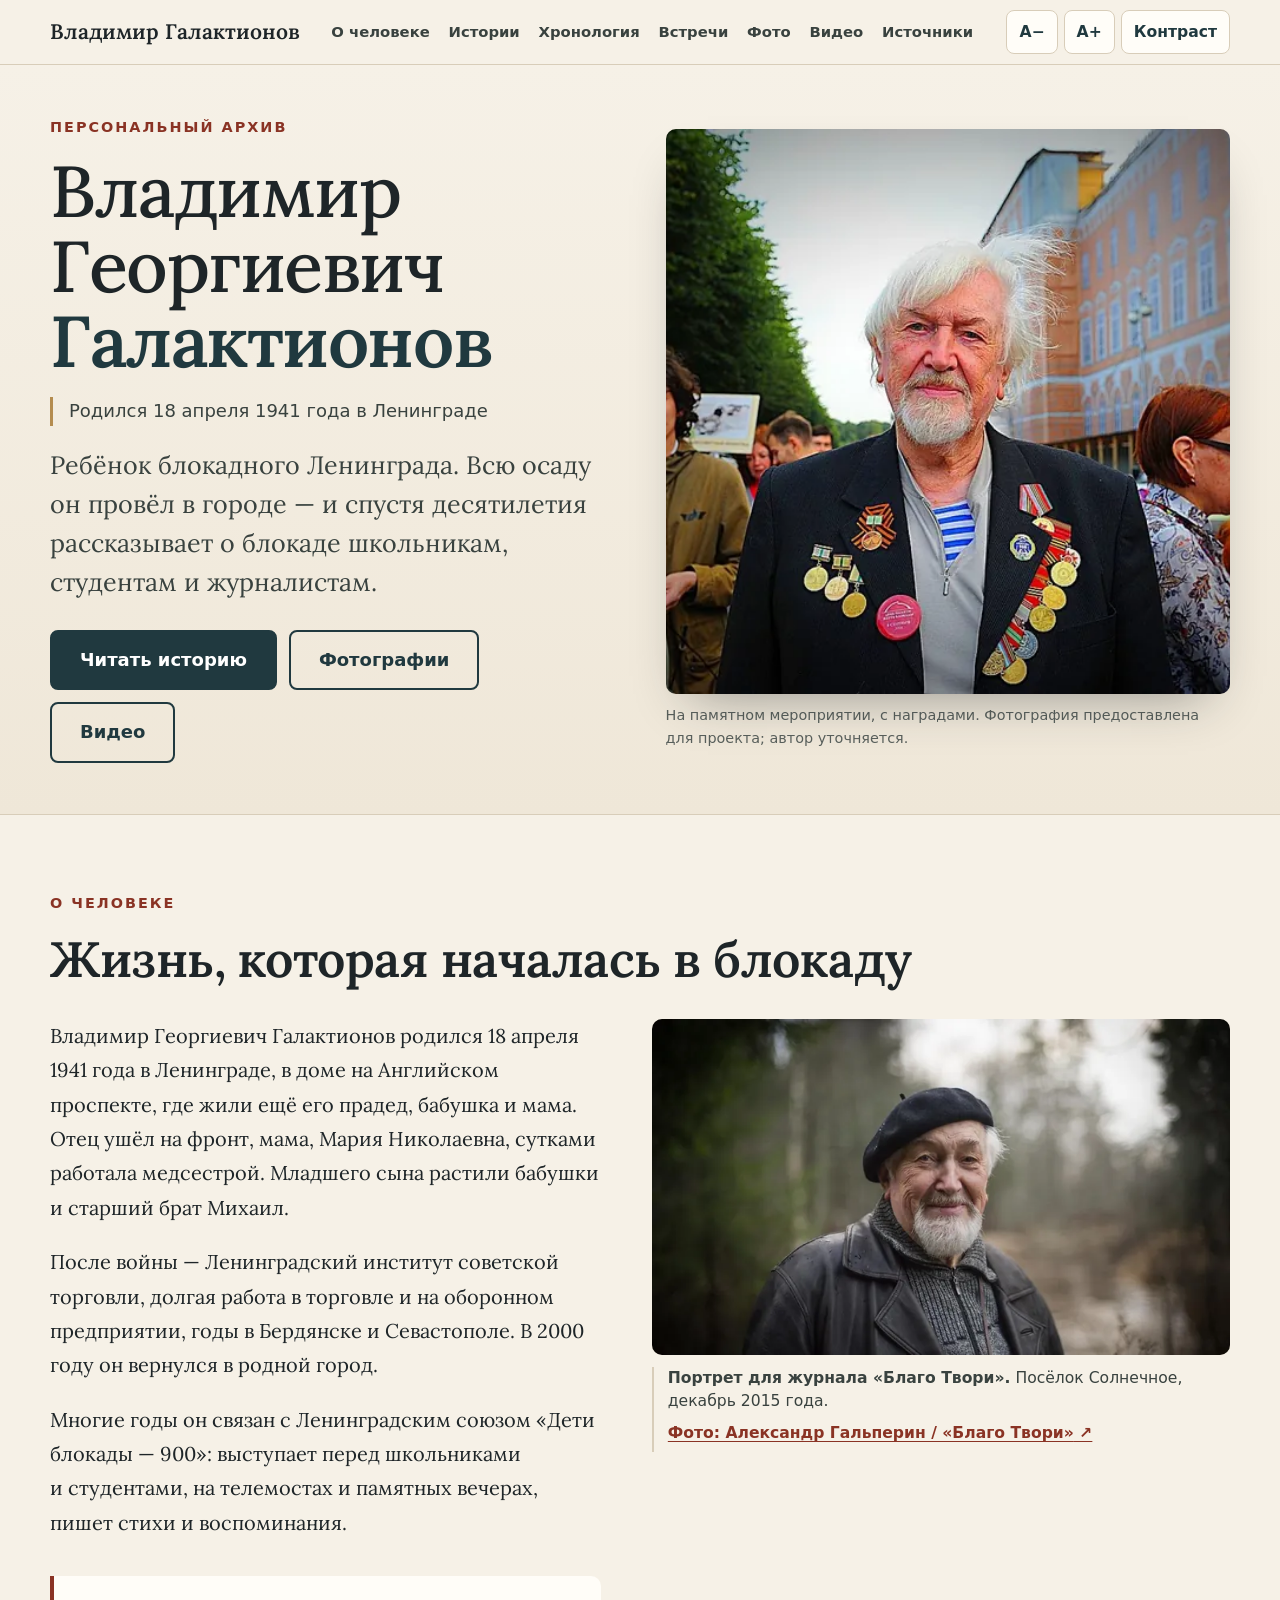
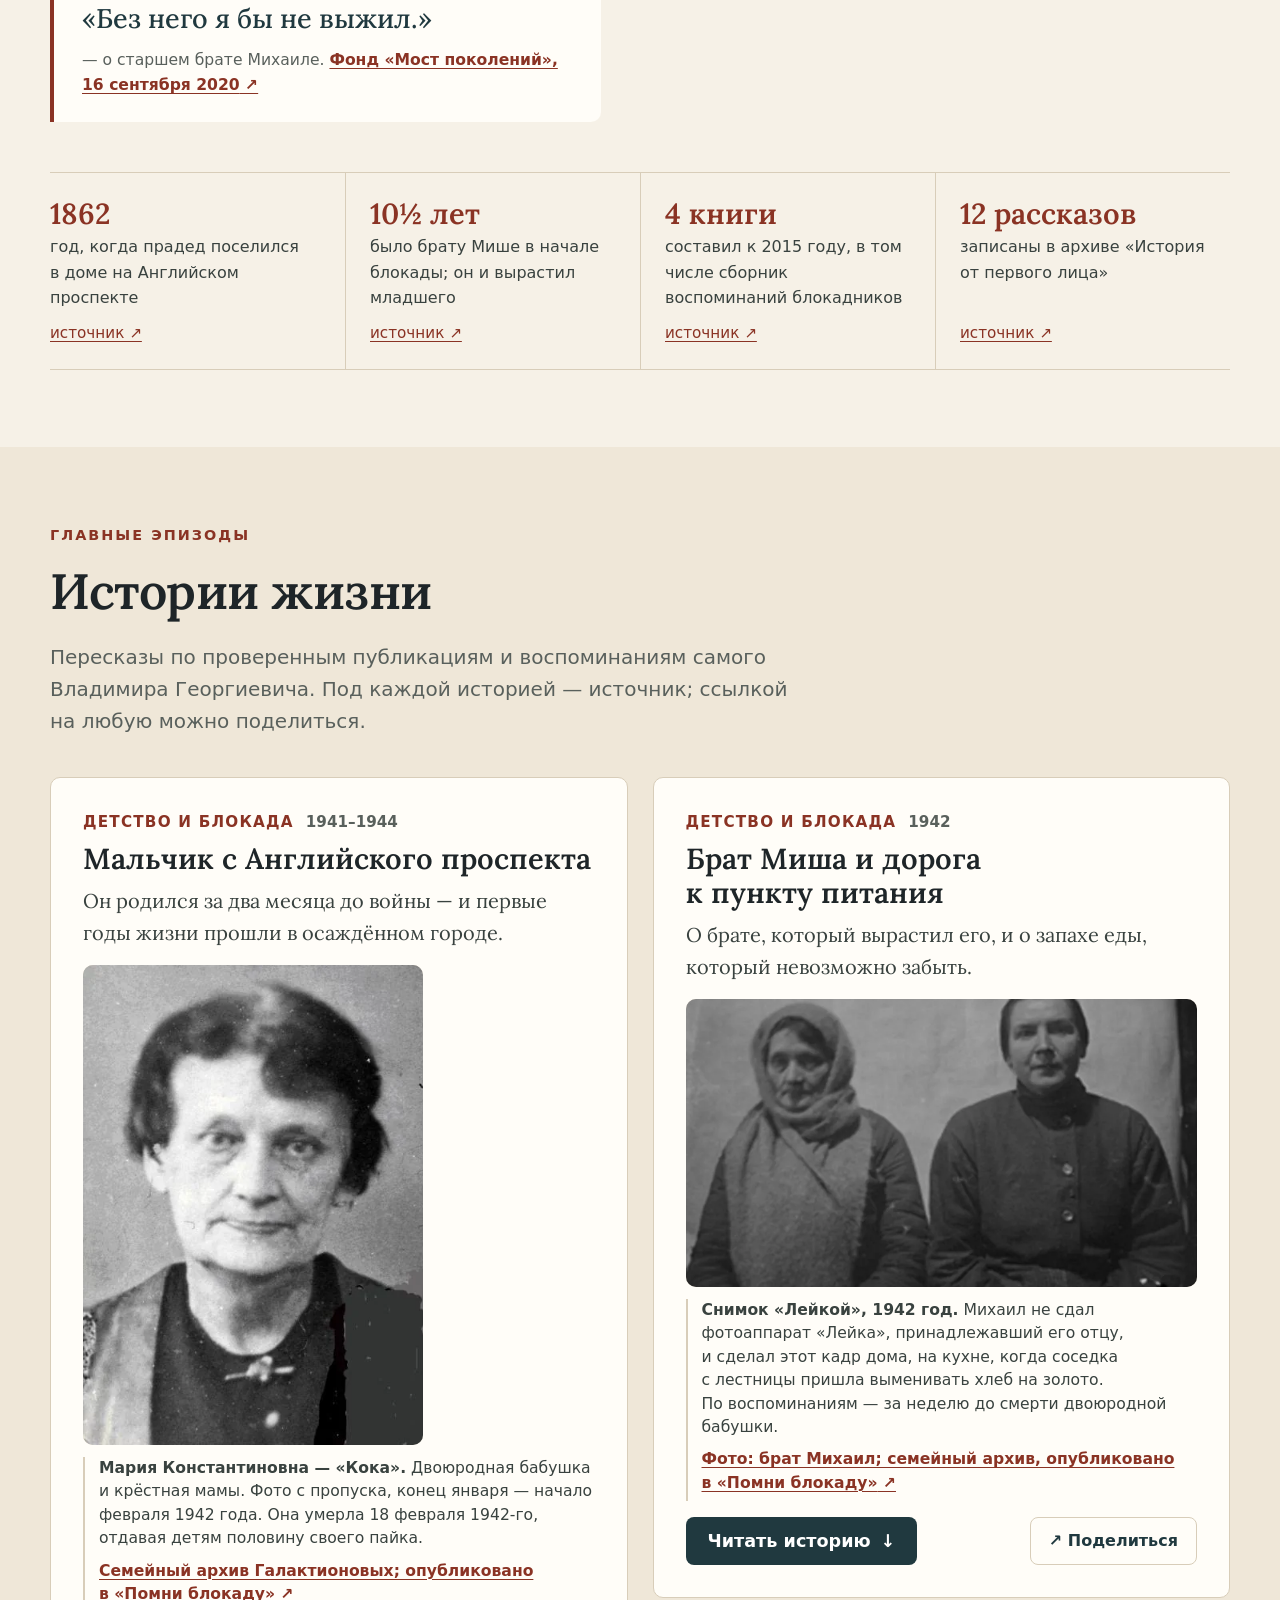
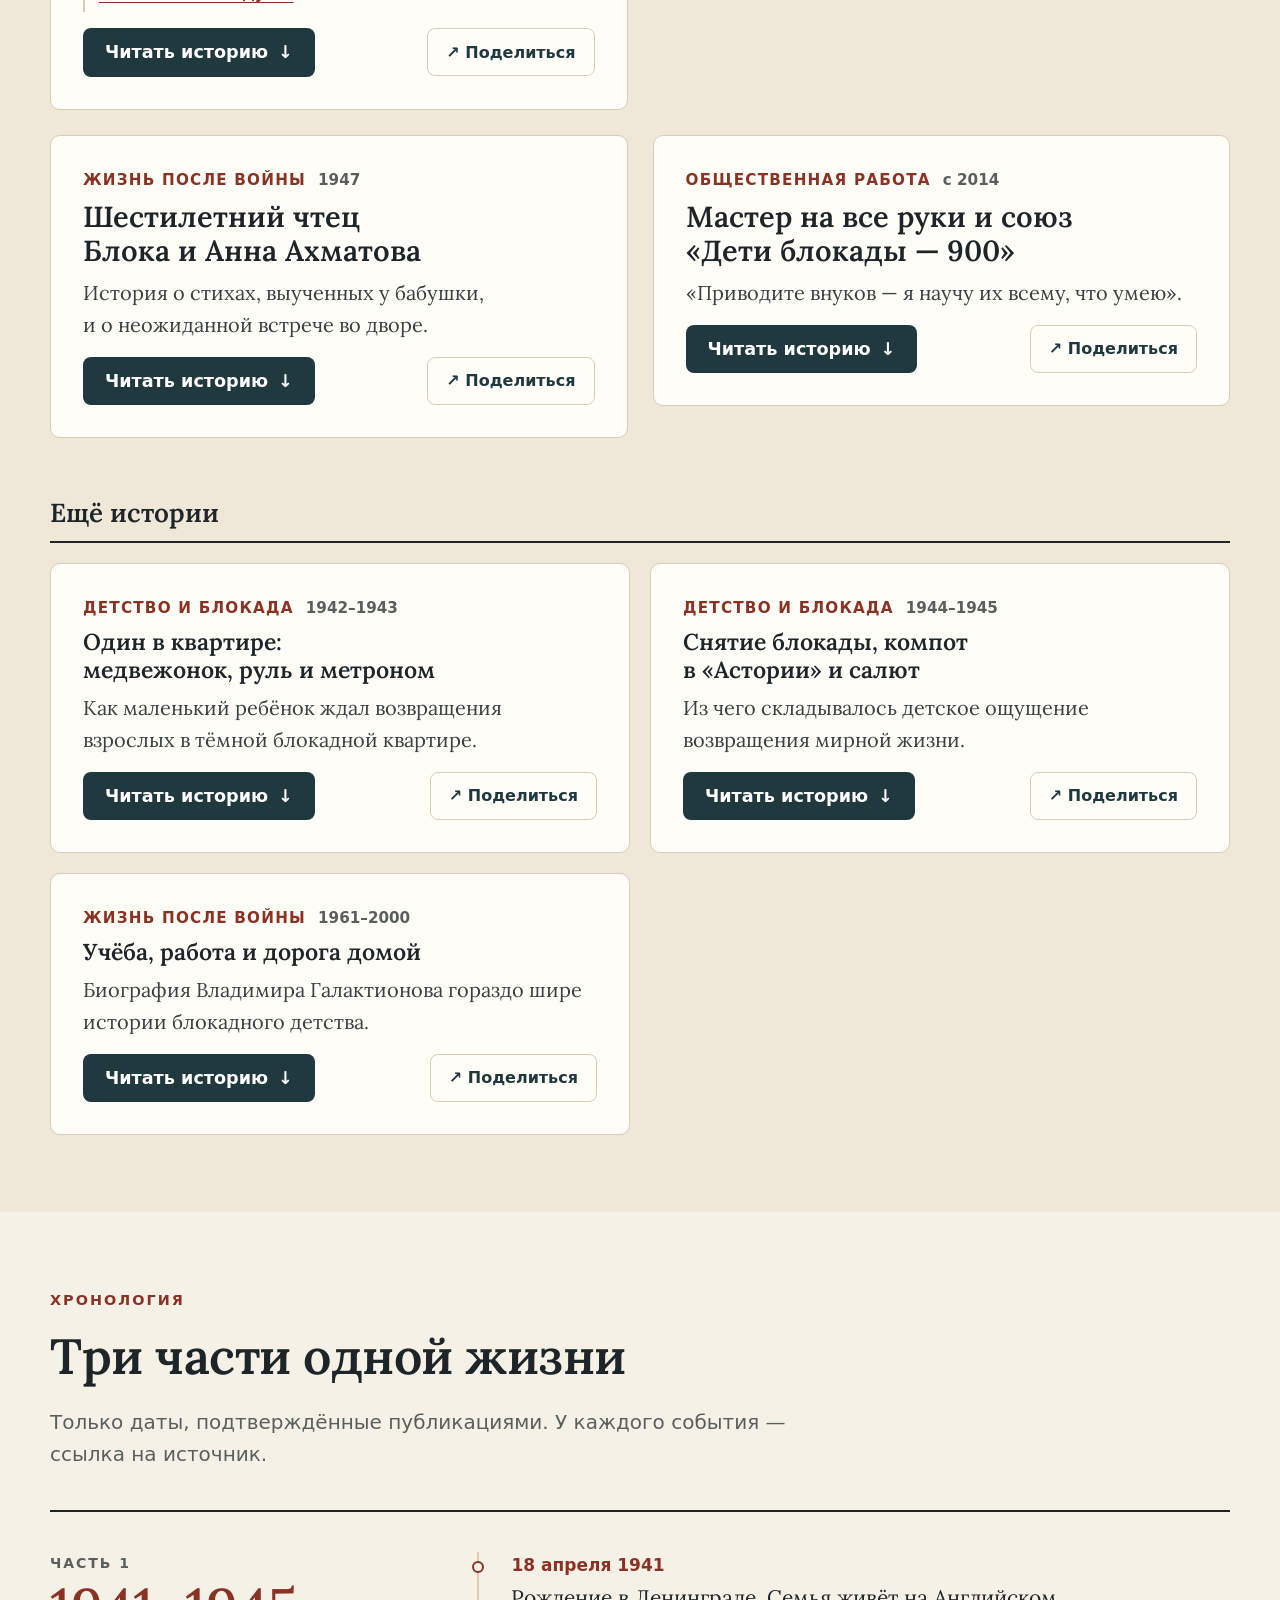
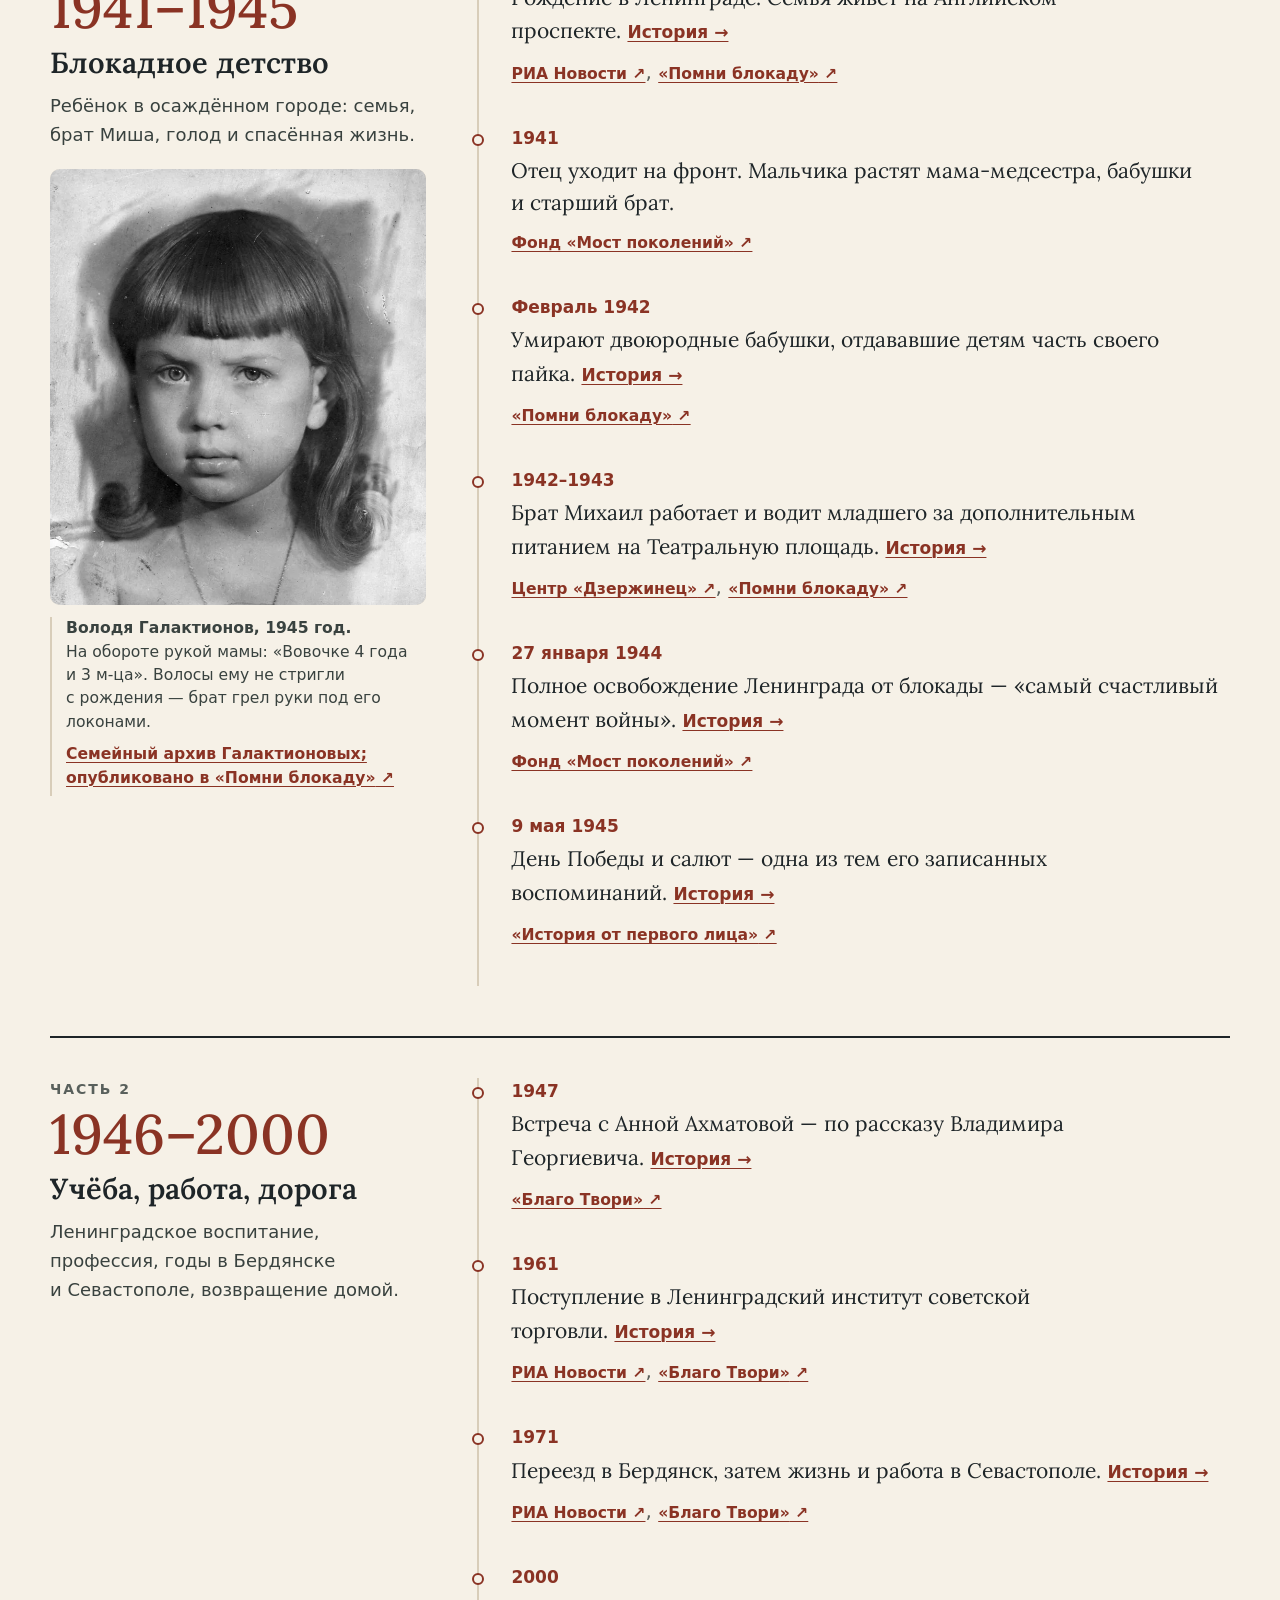
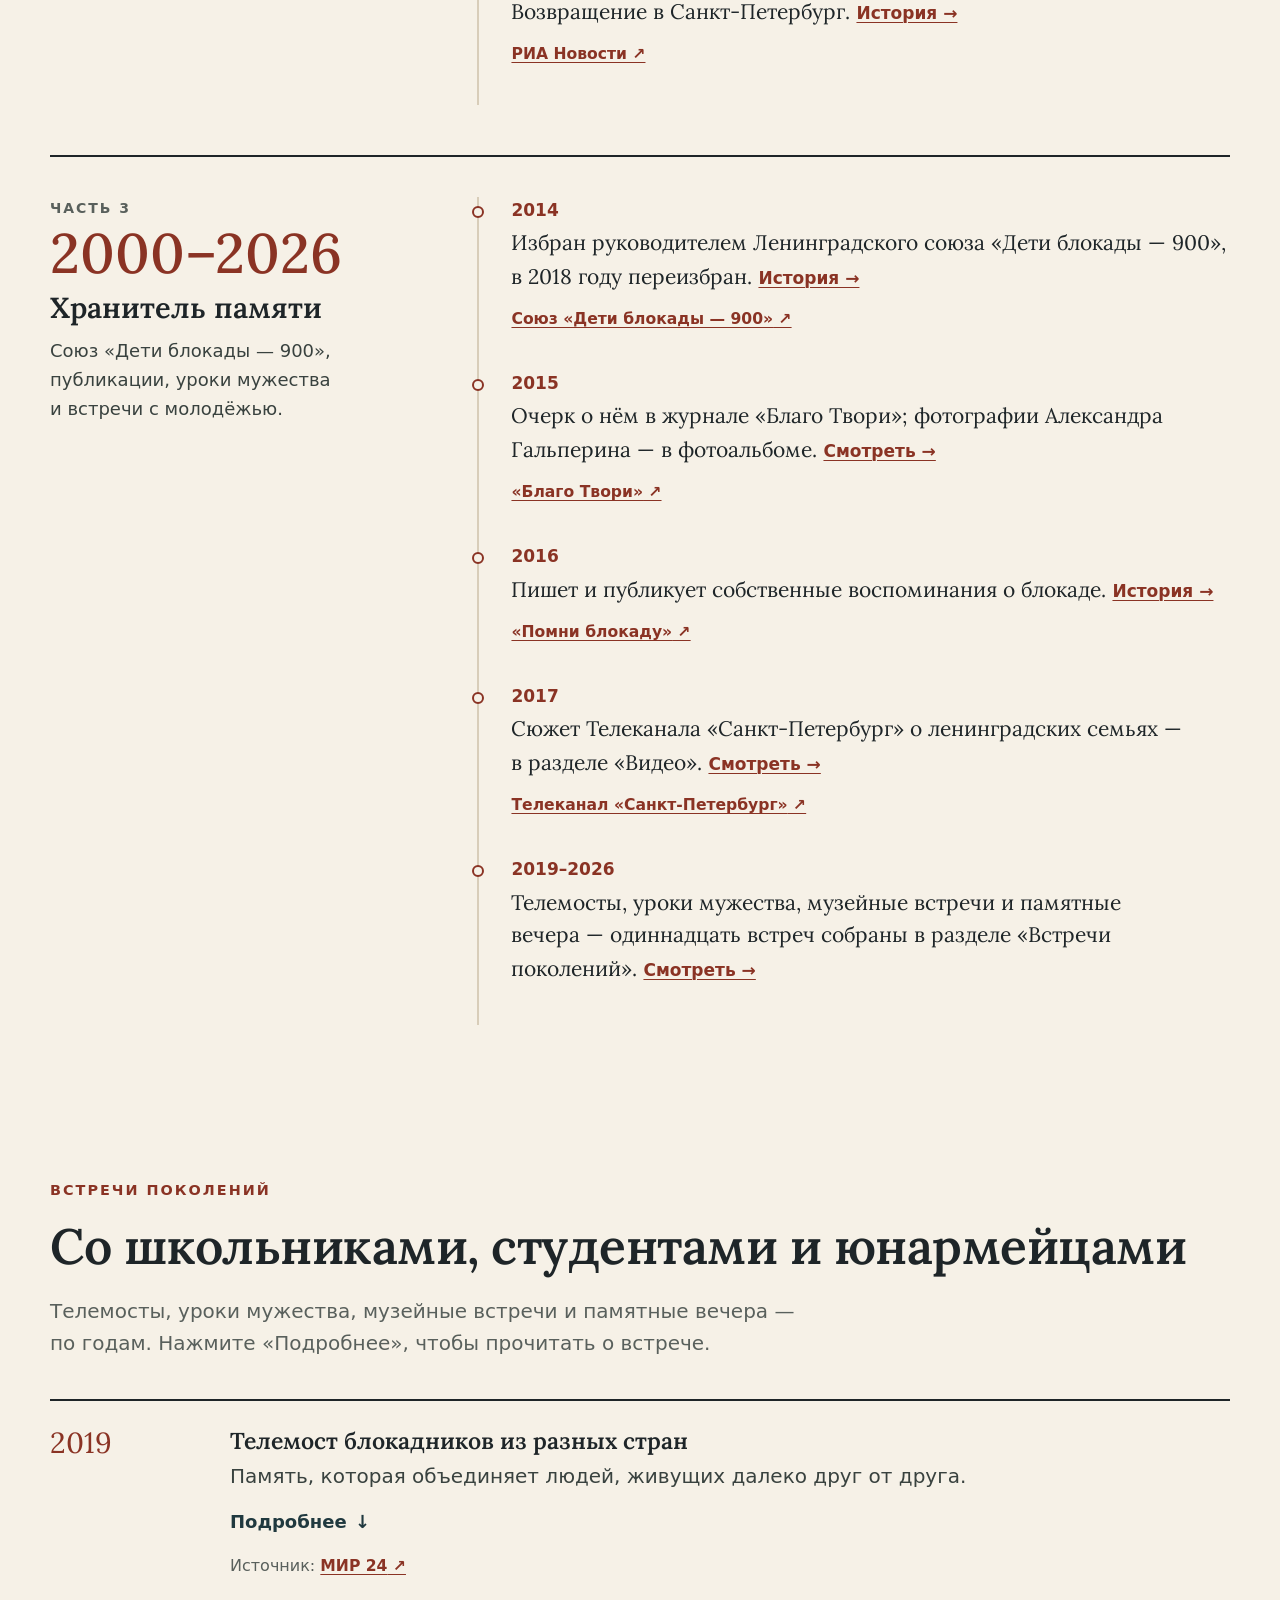
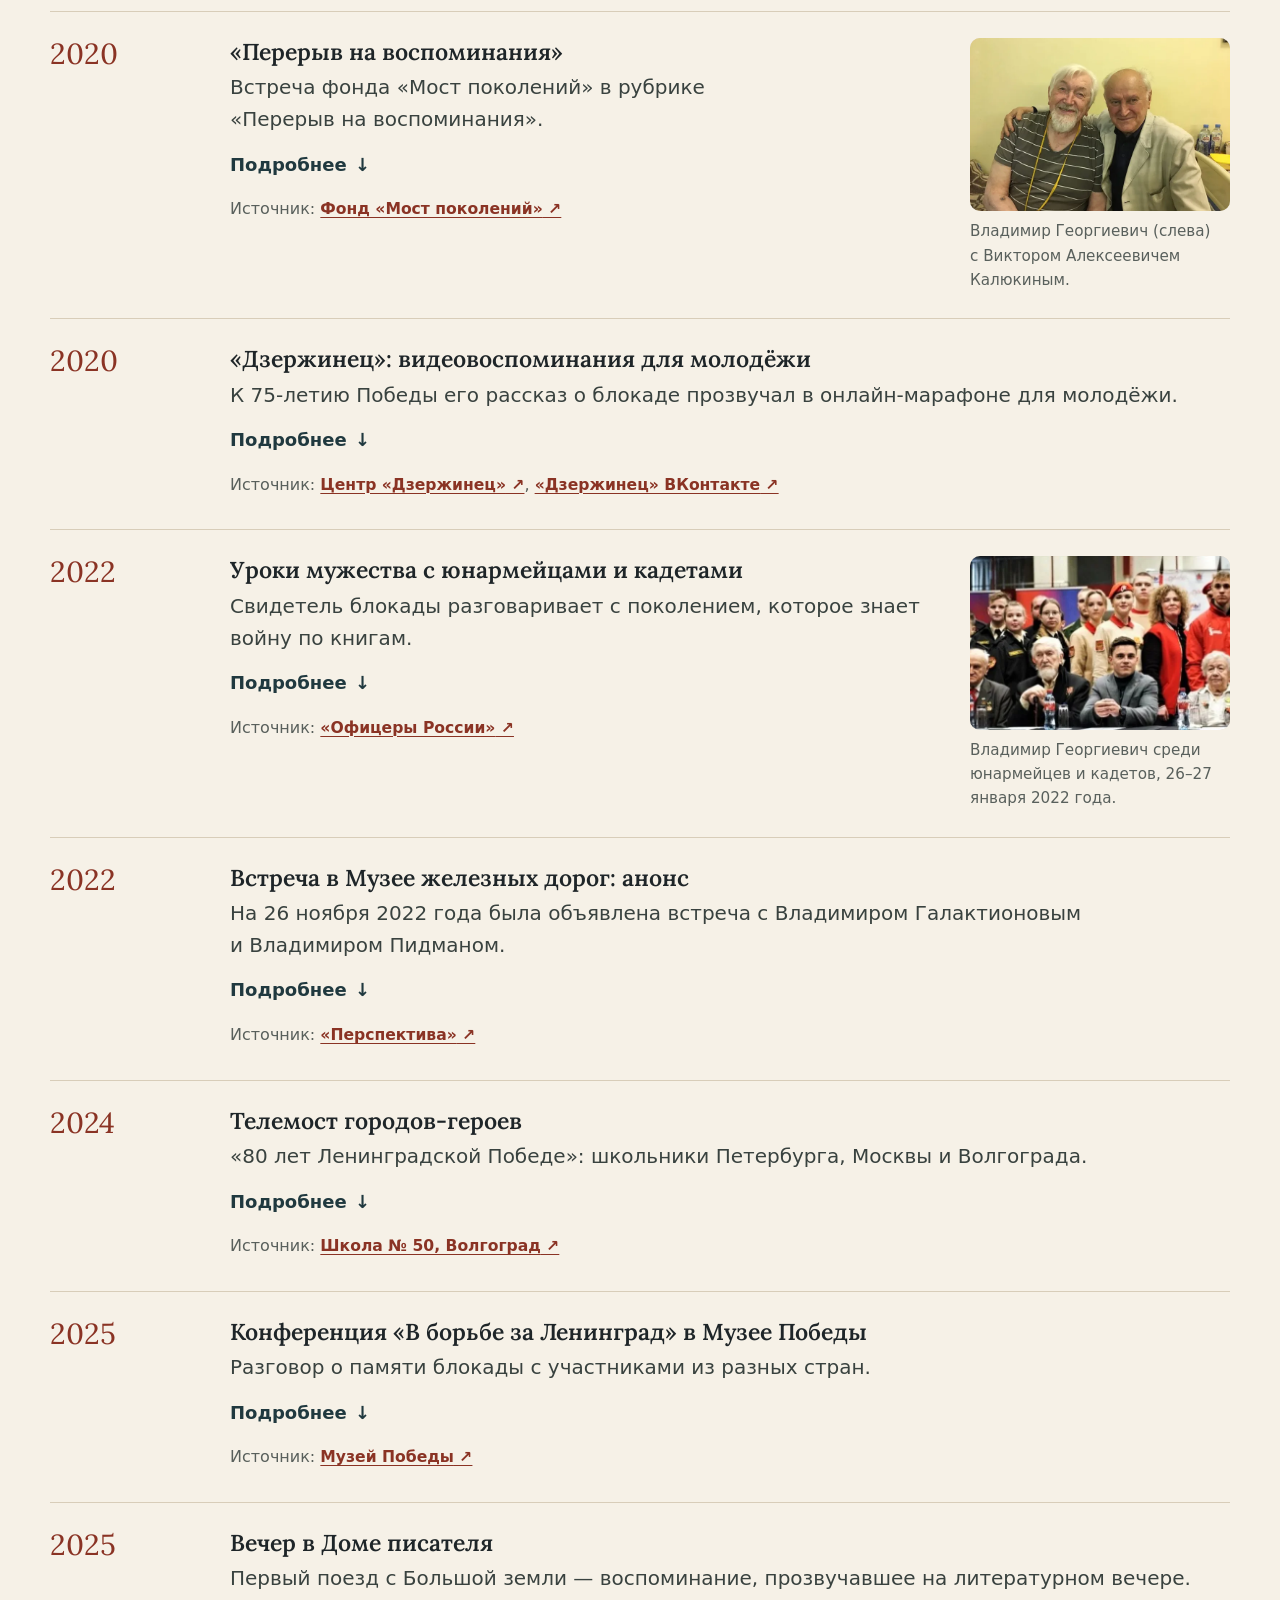
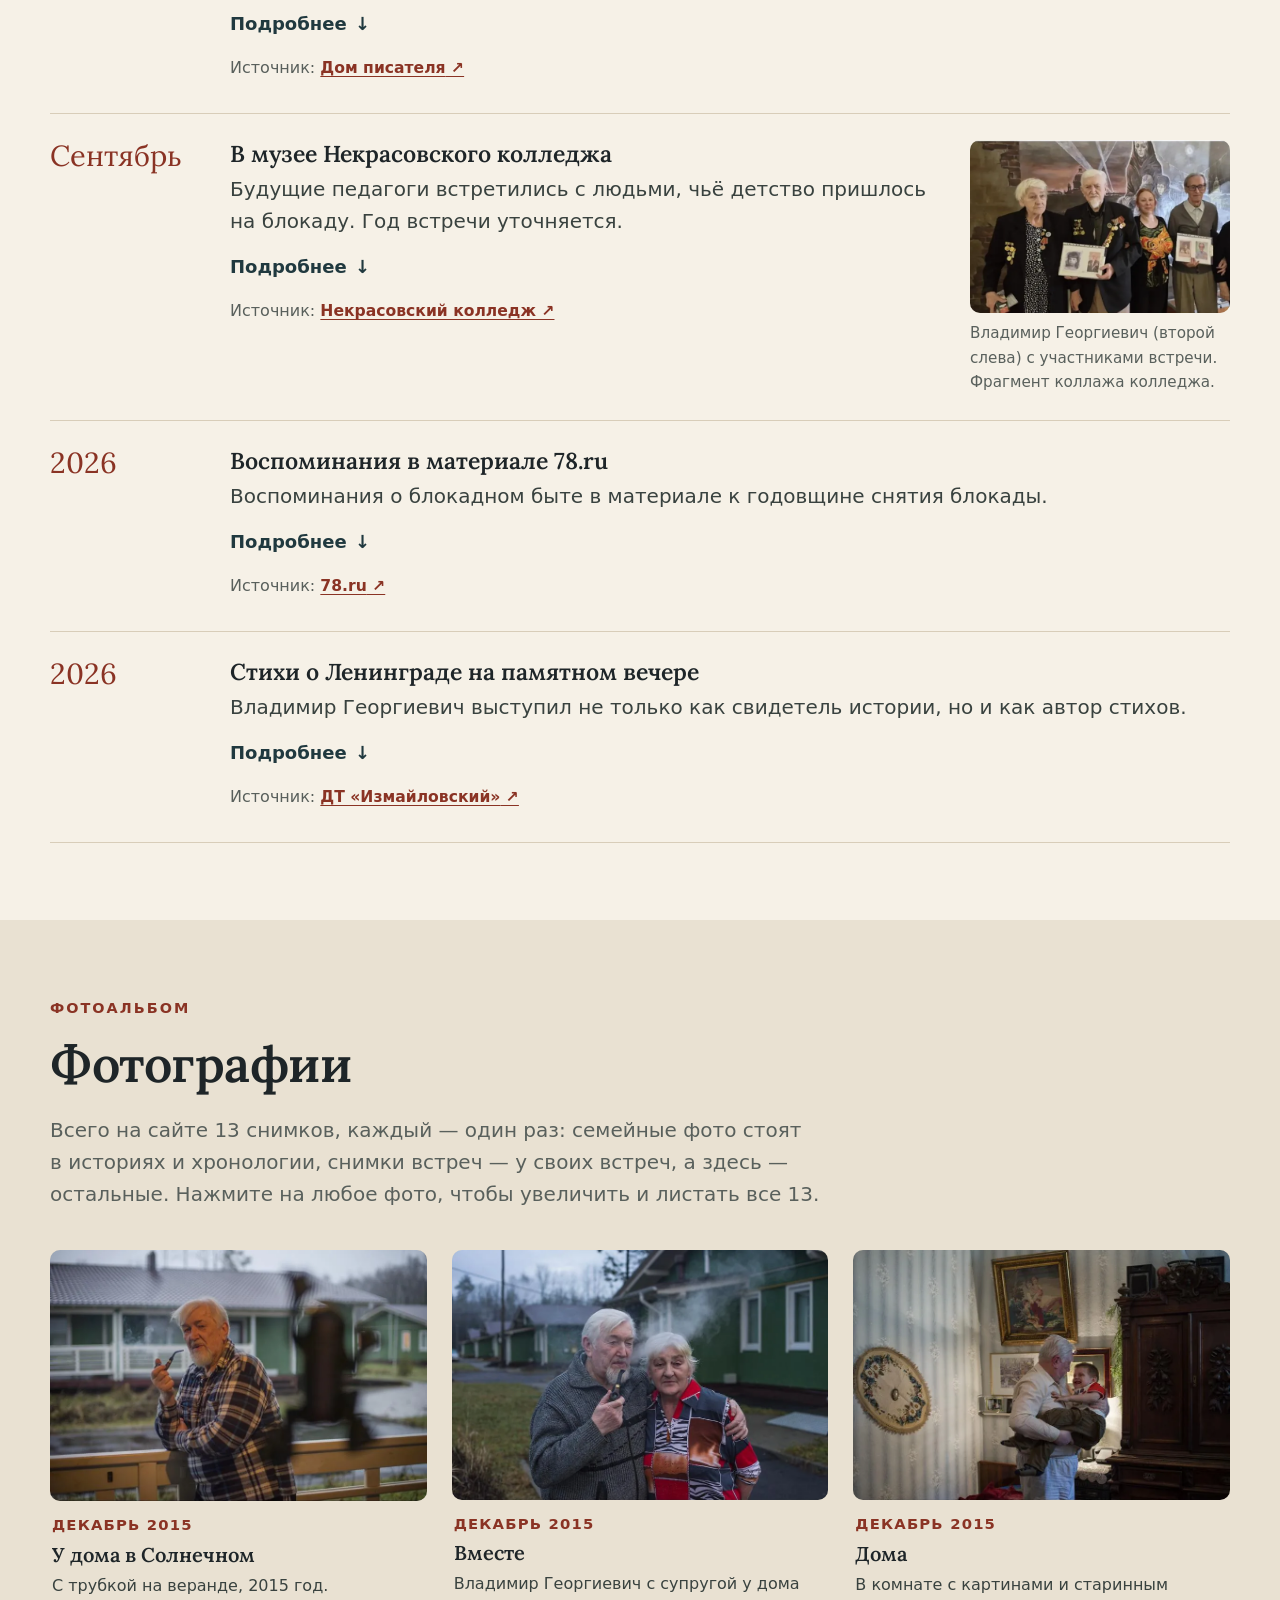
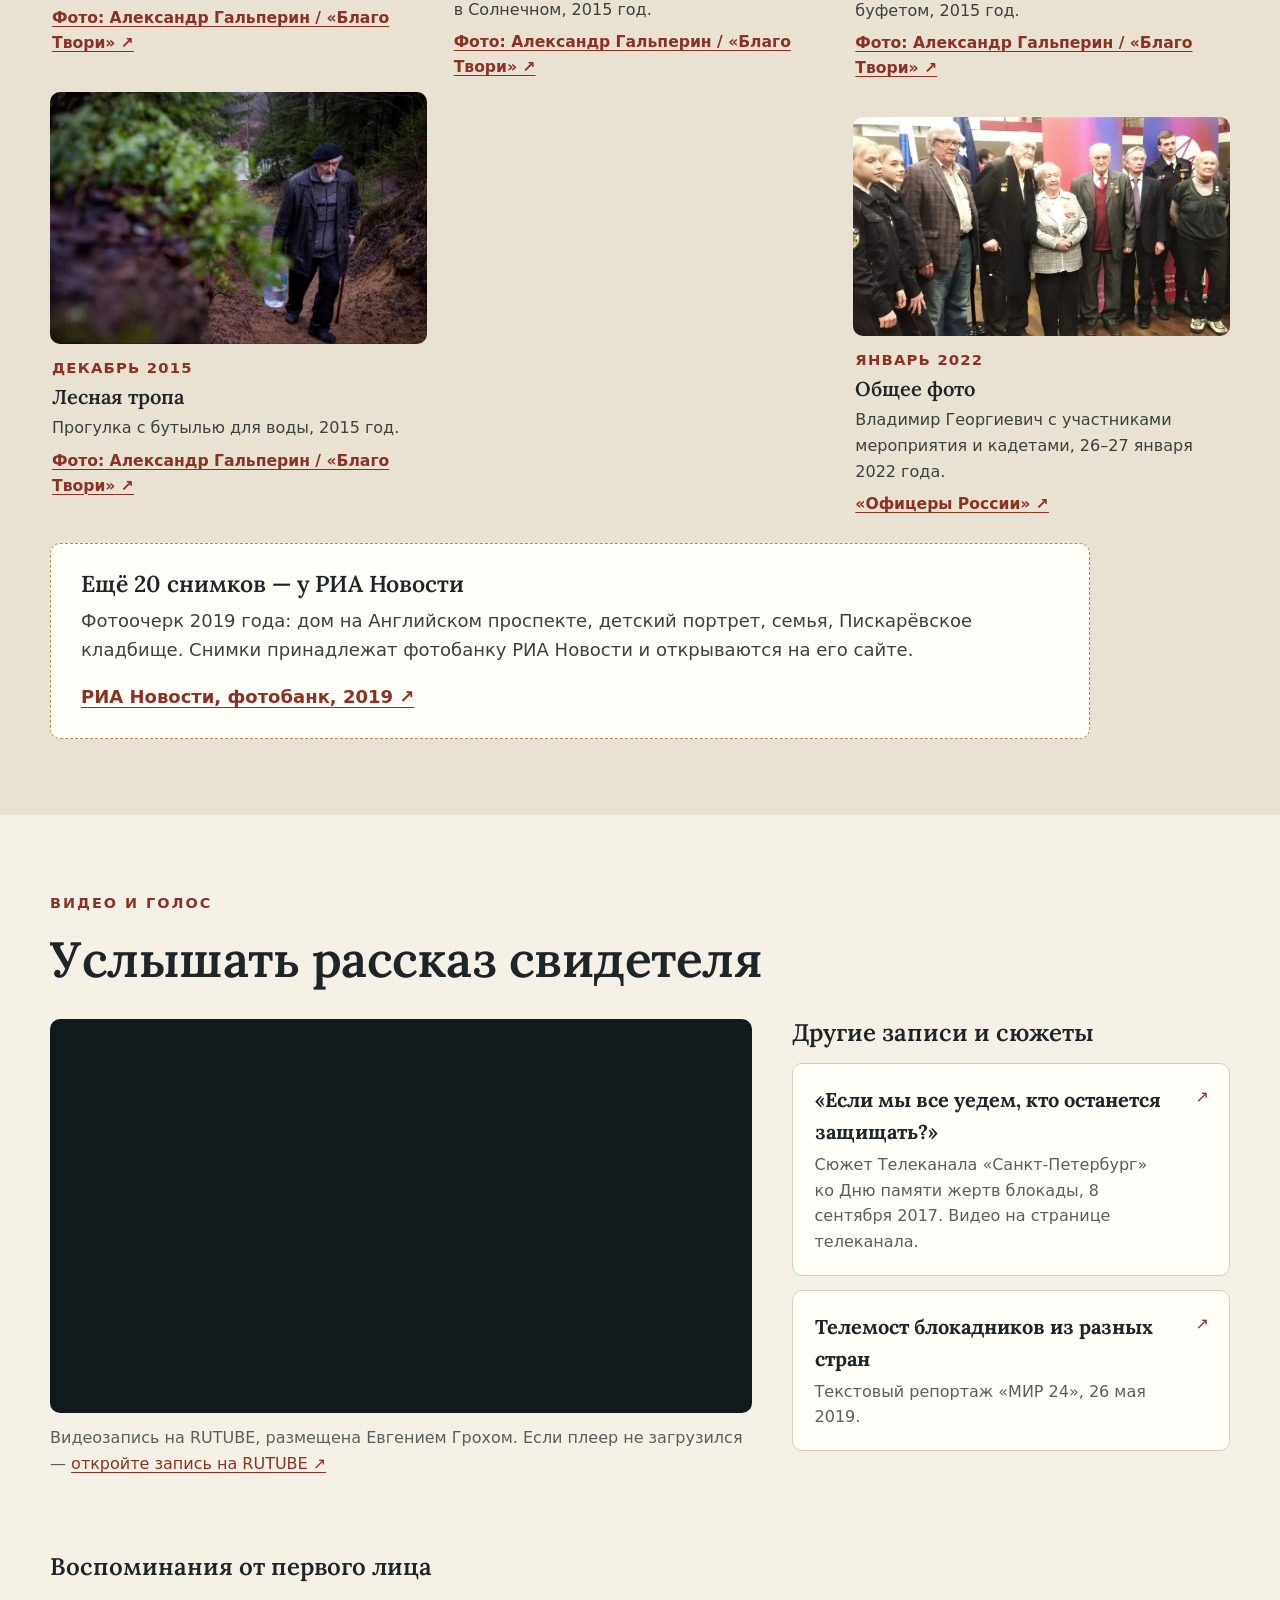
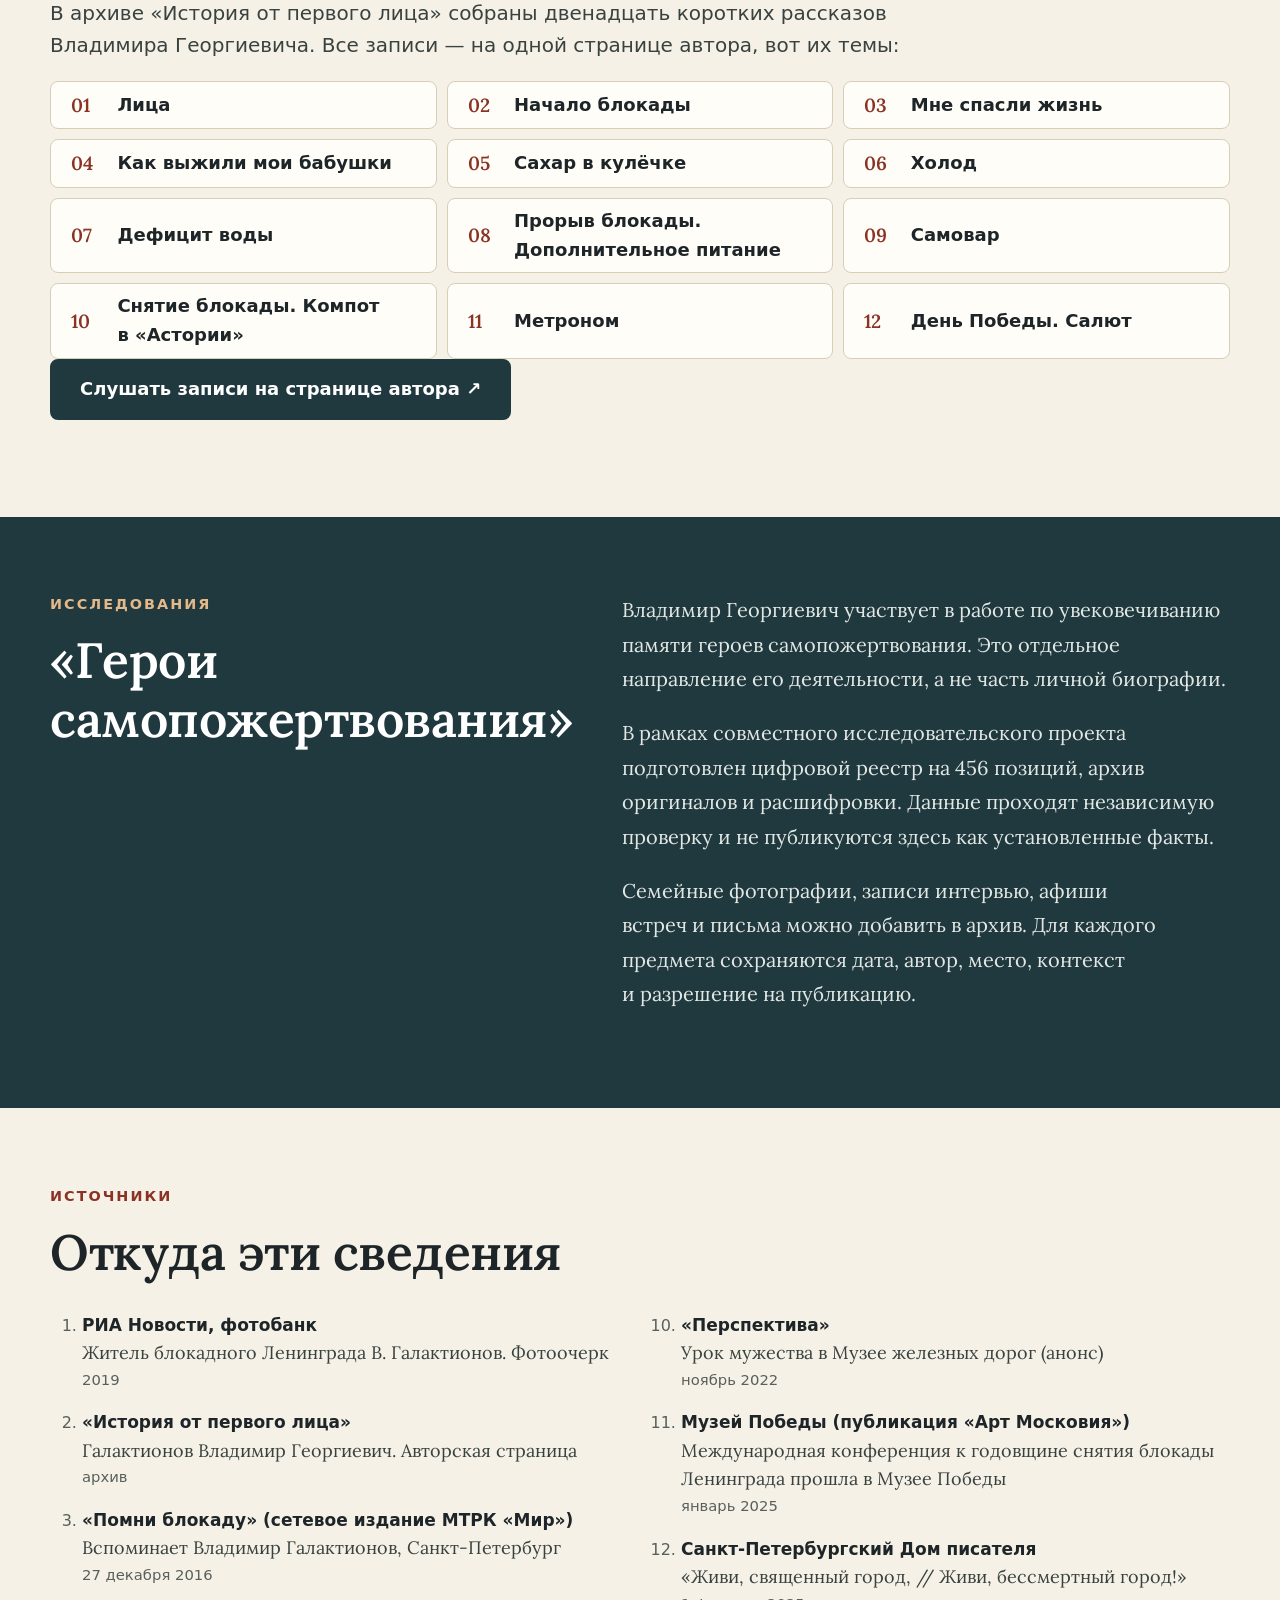
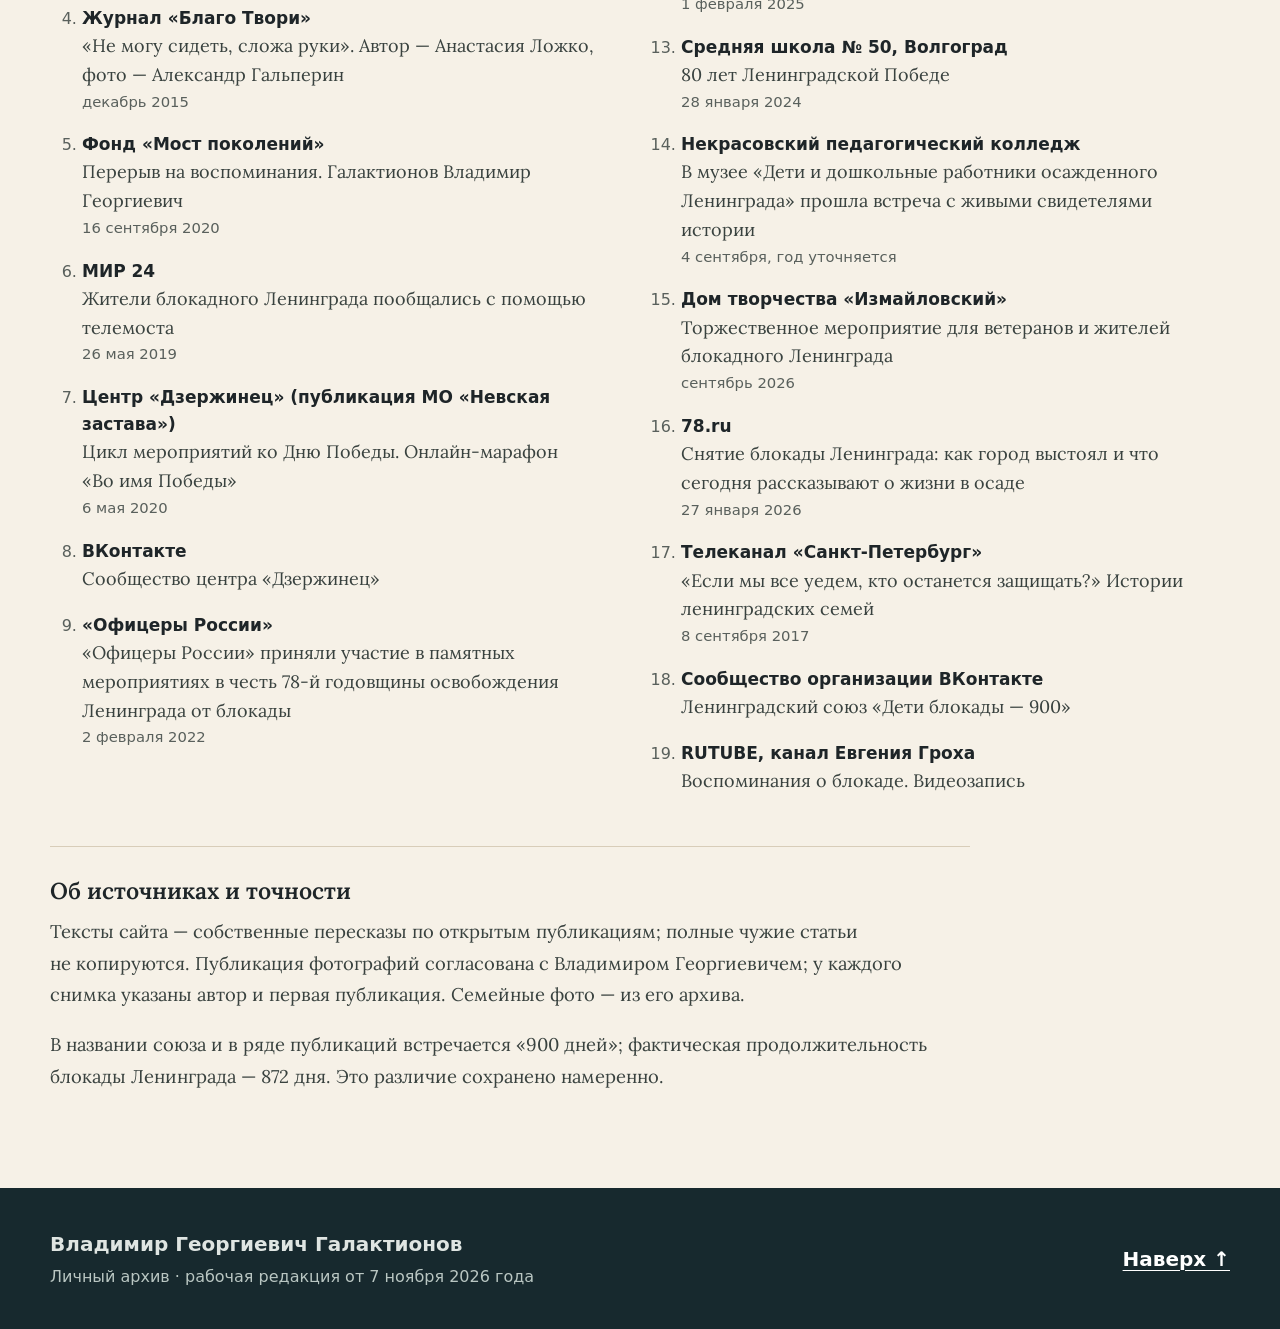
==== commit 7eef9f59: "Galaktionov: вычитка, точность и мелкие исправления - картинка для мессенджеров без чёрной полосы - " ====
--- a/galaktionov/index.html
+++ b/galaktionov/index.html
@@ -72,7 +72,7 @@
       </div>
       <figure class="doc-photo about-photo"><button class="photo-open" type="button" data-photo="blago-2015-portrait" aria-label="Открыть фото крупно: Портрет для журнала «Благо Твори»"><picture><source type="image/webp" srcset="assets/photos/blago-2015-portrait-720.webp 720w, assets/photos/blago-2015-portrait-1033.webp 1033w" sizes="(max-width: 760px) 100vw, 48vw"><img class="" src="assets/photos/blago-2015-portrait-720.jpg" srcset="assets/photos/blago-2015-portrait-720.jpg 720w, assets/photos/blago-2015-portrait-1033.jpg 1033w" sizes="(max-width: 760px) 100vw, 48vw" width="1033" height="600" alt="Владимир Георгиевич в чёрном берете и кожаной куртке улыбается на фоне осеннего леса" loading="lazy" decoding="async" style="object-position:60% 40%"></picture><span class="zoom-hint" aria-hidden="true">⤢</span></button><figcaption><span class="cap-title">Портрет для журнала «Благо Твори».</span> Посёлок Солнечное, декабрь 2015 года. <span class="cap-credit"><a class="src small" href="http://xn----7sbcgd6aq0acut.xn--p1ai/?p=395" target="_blank" rel="noopener noreferrer">Фото: Александр Гальперин / «Благо Твори»<span class="ext" aria-hidden="true"> ↗</span><span class="visually-hidden"> (публикация откроется в новой вкладке)</span></a></span></figcaption></figure>
     </div>
-    <ul class="facts"><li><strong>1862</strong><span>год, когда прадед поселился в&nbsp;доме на&nbsp;Английском проспекте</span><a class="fact-src" href="http://pomniblokadu.ru/news/15348171" target="_blank" rel="noopener noreferrer">источник ↗</a></li><li><strong>10½ лет</strong><span>было брату Мише в&nbsp;начале блокады&nbsp;— он вырастил младшего</span><a class="fact-src" href="http://pomniblokadu.ru/news/15348171" target="_blank" rel="noopener noreferrer">источник ↗</a></li><li><strong>4 книги</strong><span>составил к&nbsp;2015 году, в&nbsp;том числе сборник воспоминаний блокадников</span><a class="fact-src" href="http://xn----7sbcgd6aq0acut.xn--p1ai/?p=395" target="_blank" rel="noopener noreferrer">источник ↗</a></li><li><strong>12 рассказов</strong><span>записаны в&nbsp;архиве «История от&nbsp;первого лица»</span><a class="fact-src" href="https://xn--80addgoadxwbcbilejre9f9h.xn--p1ai/authors/author.php?id=627" target="_blank" rel="noopener noreferrer">источник ↗</a></li></ul>
+    <ul class="facts"><li><strong>1862</strong><span>год, когда прадед поселился в&nbsp;доме на&nbsp;Английском проспекте</span><a class="fact-src" href="http://pomniblokadu.ru/news/15348171" target="_blank" rel="noopener noreferrer">источник ↗</a></li><li><strong>10½ лет</strong><span>было брату Мише в&nbsp;начале блокады; он и&nbsp;вырастил младшего</span><a class="fact-src" href="http://pomniblokadu.ru/news/15348171" target="_blank" rel="noopener noreferrer">источник ↗</a></li><li><strong>4 книги</strong><span>составил к&nbsp;2015 году, в&nbsp;том числе сборник воспоминаний блокадников</span><a class="fact-src" href="http://xn----7sbcgd6aq0acut.xn--p1ai/?p=395" target="_blank" rel="noopener noreferrer">источник ↗</a></li><li><strong>12 рассказов</strong><span>записаны в&nbsp;архиве «История от&nbsp;первого лица»</span><a class="fact-src" href="https://xn--80addgoadxwbcbilejre9f9h.xn--p1ai/authors/author.php?id=627" target="_blank" rel="noopener noreferrer">источник ↗</a></li></ul>
   </div>
 </section>
 <section class="section stories" id="stories" aria-labelledby="stTitle">
@@ -85,7 +85,7 @@
     <h3>Мальчик с&nbsp;Английского проспекта</h3><p class="story-lead">Он родился за&nbsp;два месяца до&nbsp;войны&nbsp;— и&nbsp;первые годы жизни прошли в&nbsp;осаждённом городе.</p></header>
   <figure class="doc-photo story-photo portrait"><button class="photo-open" type="button" data-photo="family-1942-koka" aria-label="Открыть фото крупно: Мария Константиновна — «Кока»"><picture><source type="image/webp" srcset="assets/photos/family-1942-koka-425.webp 425w" sizes="(max-width: 760px) 100vw, 40vw"><img class="" src="assets/photos/family-1942-koka-425.jpg" srcset="assets/photos/family-1942-koka-425.jpg 425w" sizes="(max-width: 760px) 100vw, 40vw" width="425" height="600" alt="Пожилая женщина с короткой стрижкой в тёмной кофте, фотография с документа" loading="lazy" decoding="async" style="object-position:50% 30%"></picture><span class="zoom-hint" aria-hidden="true">⤢</span></button><figcaption><span class="cap-title">Мария Константиновна&nbsp;— «Кока».</span> Двоюродная бабушка и&nbsp;крёстная мамы. Фото с&nbsp;пропуска, конец января&nbsp;— начало февраля 1942 года. Она умерла 18 февраля 1942-го, отдавая детям половину своего пайка. <span class="cap-credit"><a class="src small" href="http://pomniblokadu.ru/news/15348171" target="_blank" rel="noopener noreferrer">Семейный архив Галактионовых; опубликовано в&nbsp;«Помни блокаду»<span class="ext" aria-hidden="true"> ↗</span><span class="visually-hidden"> (публикация откроется в новой вкладке)</span></a></span></figcaption></figure>
   <details class="story-body"><summary><span class="sum-open">Читать историю</span><span class="sum-close">Свернуть</span></summary>
-    <div class="prose reading"><p>18 апреля 1941 года в&nbsp;Ленинграде родился Владимир Галактионов. Семья жила на&nbsp;Английском проспекте, в&nbsp;доме № 19, куда ещё в&nbsp;1862 году переехал его прадед Константин Некрасов. Здесь родились бабушка, мама и&nbsp;оба брата&nbsp;— Михаил и&nbsp;Володя.</p><p>Для него блокада&nbsp;— не&nbsp;страница учебника, а&nbsp;первые события собственной жизни: тревога за&nbsp;маму и&nbsp;брата, холод, темнота синей лампочки, щелчки метронома из&nbsp;репродуктора.</p><p>В&nbsp;феврале 1942 года одна за&nbsp;другой умерли двоюродные бабушки&nbsp;— Анна Константиновна и&nbsp;Мария Константиновна. В&nbsp;самое голодное время они отдавали детям половину своего пайка. Их похоронили в&nbsp;братской могиле на&nbsp;Пискарёвском кладбище, и&nbsp;с&nbsp;тех пор их имена в&nbsp;семье звучат каждый день.</p><p>Там, где детали известны со&nbsp;слов самого Владимира Георгиевича, мы так их и&nbsp;обозначаем&nbsp;— как свидетельство, не&nbsp;заменяя его догадками.</p>
+    <div class="prose reading"><p>18 апреля 1941 года в&nbsp;Ленинграде родился Владимир Галактионов. Семья жила на&nbsp;Английском проспекте, в&nbsp;доме № 19, куда ещё в&nbsp;1862 году переехал его прадед Константин Некрасов. Здесь родились бабушка, мама и&nbsp;оба брата&nbsp;— Михаил и&nbsp;Володя.</p><p>Для него блокада&nbsp;— не&nbsp;страница учебника, а&nbsp;первые события собственной жизни: тревога за&nbsp;маму и&nbsp;брата, холод, темнота синей лампочки, щелчки метронома из&nbsp;репродуктора.</p><p>В&nbsp;феврале 1942 года одна за&nbsp;другой умерли двоюродные бабушки&nbsp;— Анна Константиновна и&nbsp;Мария Константиновна. В&nbsp;самое голодное время они отдавали детям половину своего пайка. Их похоронили в&nbsp;братской могиле на&nbsp;Пискарёвском кладбище, и&nbsp;с&nbsp;тех пор их имена в&nbsp;семье звучат каждый день.</p>
       <div class="story-sources"><p class="label">Источники</p><ul><li><a class="src" href="http://pomniblokadu.ru/news/15348171" target="_blank" rel="noopener noreferrer">«Помни блокаду» (сетевое издание МТРК «Мир»), 27 декабря 2016<span class="ext" aria-hidden="true"> ↗</span><span class="visually-hidden"> (откроется в новой вкладке)</span></a><span class='src-title'>Вспоминает Владимир Галактионов, Санкт-Петербург</span></li><li><a class="src" href="https://riamediabank.ru/story/list_143285573/" target="_blank" rel="noopener noreferrer">РИА Новости, фотобанк, 2019<span class="ext" aria-hidden="true"> ↗</span><span class="visually-hidden"> (откроется в новой вкладке)</span></a><span class='src-title'>Житель блокадного Ленинграда В. Галактионов. Фотоочерк</span></li><li><a class="src" href="https://xn--80addgoadxwbcbilejre9f9h.xn--p1ai/authors/author.php?id=627" target="_blank" rel="noopener noreferrer">«История от&nbsp;первого лица», архив<span class="ext" aria-hidden="true"> ↗</span><span class="visually-hidden"> (откроется в новой вкладке)</span></a><span class='src-title'>Галактионов Владимир Георгиевич. Авторская страница</span></li></ul></div>
       <div class="story-actions inner">
         <button type="button" class="act close-story" data-close="childhood">↑ Свернуть историю</button>
@@ -98,9 +98,9 @@
 </article><article class="story featured-story" id="brother" data-theme="blockade">
   <header class="story-head"><p class="story-meta"><span class="theme-tag">Детство и&nbsp;блокада</span> <span class="years">1942</span></p>
     <h3>Брат Миша и&nbsp;дорога к&nbsp;пункту питания</h3><p class="story-lead">О&nbsp;брате, который вырастил его, и&nbsp;о&nbsp;запахе еды, который невозможно забыть.</p></header>
-  <figure class="doc-photo story-photo"><button class="photo-open" type="button" data-photo="family-1942-kitchen" aria-label="Открыть фото крупно: Снимок «Лейкой», 1942 год"><picture><source type="image/webp" srcset="assets/photos/family-1942-kitchen-800.webp 800w" sizes="(max-width: 760px) 100vw, 40vw"><img class="" src="assets/photos/family-1942-kitchen-800.jpg" srcset="assets/photos/family-1942-kitchen-800.jpg 800w" sizes="(max-width: 760px) 100vw, 40vw" width="800" height="569" alt="Две женщины в зимней одежде сидят у стены, одна в пуховом платке; чёрно-белое фото блокадной зимы" loading="lazy" decoding="async"></picture><span class="zoom-hint" aria-hidden="true">⤢</span></button><figcaption><span class="cap-title">Снимок «Лейкой», 1942 год.</span> Брат Михаил не&nbsp;сдал отцовский фотоаппарат и&nbsp;сделал этот кадр дома, на&nbsp;кухне, когда соседка с&nbsp;лестницы пришла выменивать хлеб на&nbsp;золото. По&nbsp;воспоминаниям&nbsp;— за&nbsp;неделю до&nbsp;смерти двоюродной бабушки. <span class="cap-credit"><a class="src small" href="http://pomniblokadu.ru/news/15348171" target="_blank" rel="noopener noreferrer">Фото: Михаил Галактионов; семейный архив, опубликовано в&nbsp;«Помни блокаду»<span class="ext" aria-hidden="true"> ↗</span><span class="visually-hidden"> (публикация откроется в новой вкладке)</span></a></span></figcaption></figure>
-  <details class="story-body"><summary><span class="sum-open">Читать историю</span><span class="sum-close">Свернуть</span></summary>
-    <div class="prose reading"><p>Когда началась блокада, Михаилу было десять с&nbsp;половиной лет. Мама пропадала в&nbsp;больнице, и&nbsp;забота о&nbsp;младшем брате легла на&nbsp;него. Чтобы получать рабочую карточку, Миша пошёл работать&nbsp;— в&nbsp;14 лет он был награждён медалью «За&nbsp;оборону Ленинграда».</p><p>Брат водил его на&nbsp;Театральную площадь за&nbsp;дополнительным питанием: высокие ступени, небольшой холл, пункт раздачи слева, огромное окно&nbsp;— и&nbsp;запах пищи, от&nbsp;которого кружилась голова. Этот рассказ прозвучал в&nbsp;2020 году в&nbsp;онлайн-марафоне центра «Дзержинец».</p><p>Михаил не&nbsp;сдал отцовскую «Лейку», хотя по&nbsp;распоряжению военного времени фотоаппараты полагалось сдать. Благодаря этому сохранился редкий домашний снимок блокадной зимы 1942 года.</p><p>Брат отогревал замёрзшие руки у&nbsp;малыша на&nbsp;шее, под длинными, ни разу не&nbsp;стриженными локонами. Этот жест Владимир Георгиевич вспоминает до&nbsp;сих пор. Михаил Галактионов умер в&nbsp;1996 году; его трудовой стаж составил 55 лет.</p><blockquote class="pull small"><p>«Я&nbsp;вырос, в&nbsp;прямом и&nbsp;переносном смысле, у&nbsp;него на&nbsp;шее.»</p><footer><a class="src" href="http://xn----7sbcgd6aq0acut.xn--p1ai/?p=395" target="_blank" rel="noopener noreferrer">Журнал «Благо Твори», декабрь 2015<span class="ext" aria-hidden="true"> ↗</span><span class="visually-hidden"> (откроется в новой вкладке)</span></a></footer></blockquote>
+  <figure class="doc-photo story-photo"><button class="photo-open" type="button" data-photo="family-1942-kitchen" aria-label="Открыть фото крупно: Снимок «Лейкой», 1942 год"><picture><source type="image/webp" srcset="assets/photos/family-1942-kitchen-800.webp 800w" sizes="(max-width: 760px) 100vw, 40vw"><img class="" src="assets/photos/family-1942-kitchen-800.jpg" srcset="assets/photos/family-1942-kitchen-800.jpg 800w" sizes="(max-width: 760px) 100vw, 40vw" width="800" height="569" alt="Две женщины в зимней одежде сидят у стены, одна в пуховом платке; чёрно-белое фото блокадной зимы" loading="lazy" decoding="async"></picture><span class="zoom-hint" aria-hidden="true">⤢</span></button><figcaption><span class="cap-title">Снимок «Лейкой», 1942 год.</span> Михаил не&nbsp;сдал фотоаппарат «Лейка», принадлежавший его отцу, и&nbsp;сделал этот кадр дома, на&nbsp;кухне, когда соседка с&nbsp;лестницы пришла выменивать хлеб на&nbsp;золото. По&nbsp;воспоминаниям&nbsp;— за&nbsp;неделю до&nbsp;смерти двоюродной бабушки. <span class="cap-credit"><a class="src small" href="http://pomniblokadu.ru/news/15348171" target="_blank" rel="noopener noreferrer">Фото: брат Михаил; семейный архив, опубликовано в&nbsp;«Помни блокаду»<span class="ext" aria-hidden="true"> ↗</span><span class="visually-hidden"> (публикация откроется в новой вкладке)</span></a></span></figcaption></figure>
+  <details class="story-body"><summary><span class="sum-open">Читать историю</span><span class="sum-close">Свернуть</span></summary>
+    <div class="prose reading"><p>Когда началась блокада, Михаилу было десять с&nbsp;половиной лет. Мама пропадала в&nbsp;больнице, и&nbsp;забота о&nbsp;младшем брате легла на&nbsp;него. Чтобы получать рабочую карточку, Миша пошёл работать&nbsp;— в&nbsp;14 лет он был награждён медалью «За&nbsp;оборону Ленинграда».</p><p>Брат водил его на&nbsp;Театральную площадь за&nbsp;дополнительным питанием: высокие ступени, небольшой холл, пункт раздачи слева, огромное окно&nbsp;— и&nbsp;запах пищи, от&nbsp;которого кружилась голова. Этот рассказ прозвучал в&nbsp;2020 году в&nbsp;онлайн-марафоне центра «Дзержинец».</p><p>Михаил не&nbsp;сдал «Лейку», принадлежавшую его отцу, хотя по&nbsp;распоряжению военного времени фотоаппараты полагалось сдать. Благодаря этому сохранился редкий домашний снимок блокадной зимы 1942 года.</p><p>Брат отогревал замёрзшие руки у&nbsp;малыша на&nbsp;шее, под длинными, ни разу не&nbsp;стриженными локонами. Этот жест Владимир Георгиевич вспоминает до&nbsp;сих пор. Михаил умер в&nbsp;1996 году; его трудовой стаж составил 55 лет.</p><blockquote class="pull small"><p>«Я&nbsp;вырос, в&nbsp;прямом и&nbsp;переносном смысле, у&nbsp;него на&nbsp;шее.»</p><footer><a class="src" href="http://xn----7sbcgd6aq0acut.xn--p1ai/?p=395" target="_blank" rel="noopener noreferrer">Журнал «Благо Твори», декабрь 2015<span class="ext" aria-hidden="true"> ↗</span><span class="visually-hidden"> (откроется в новой вкладке)</span></a></footer></blockquote>
       <div class="story-sources"><p class="label">Источники</p><ul><li><a class="src" href="https://xn--80aaaagdqszrll6bep8r.xn--p1ai/?p=12102" target="_blank" rel="noopener noreferrer">Центр «Дзержинец» (публикация МО «Невская застава»), 6 мая 2020<span class="ext" aria-hidden="true"> ↗</span><span class="visually-hidden"> (откроется в новой вкладке)</span></a><span class='src-title'>Цикл мероприятий ко&nbsp;Дню Победы. Онлайн-марафон «Во&nbsp;имя Победы»</span></li><li><a class="src" href="http://pomniblokadu.ru/news/15348171" target="_blank" rel="noopener noreferrer">«Помни блокаду» (сетевое издание МТРК «Мир»), 27 декабря 2016<span class="ext" aria-hidden="true"> ↗</span><span class="visually-hidden"> (откроется в новой вкладке)</span></a><span class='src-title'>Вспоминает Владимир Галактионов, Санкт-Петербург</span></li><li><a class="src" href="http://xn----7sbcgd6aq0acut.xn--p1ai/?p=395" target="_blank" rel="noopener noreferrer">Журнал «Благо Твори», декабрь 2015<span class="ext" aria-hidden="true"> ↗</span><span class="visually-hidden"> (откроется в новой вкладке)</span></a><span class='src-title'>«Не&nbsp;могу сидеть, сложа руки». Автор&nbsp;— Анастасия Ложко, фото&nbsp;— Александр Гальперин</span></li></ul></div>
       <div class="story-actions inner">
         <button type="button" class="act close-story" data-close="brother">↑ Свернуть историю</button>
@@ -177,7 +177,7 @@
     <h3>Учёба, работа и&nbsp;дорога домой</h3><p class="story-lead">Биография Владимира Галактионова гораздо шире истории блокадного детства.</p></header>
   
   <details class="story-body"><summary><span class="sum-open">Читать историю</span><span class="sum-close">Свернуть</span></summary>
-    <div class="prose reading"><p>В&nbsp;1961 году Владимир Георгиевич поступил в&nbsp;Ленинградский институт советской торговли&nbsp;— по&nbsp;его словам, конкурс был 17 человек на&nbsp;место. Стал экономистом и&nbsp;товароведом промышленных товаров и&nbsp;прошёл путь от&nbsp;младшего продавца до&nbsp;начальника отдела ассортимента и&nbsp;качества Росторгодежды.</p><p>В&nbsp;1971 году переехал в&nbsp;Бердянск, затем жил в&nbsp;Севастополе. Там работал на&nbsp;оборонном предприятии заместителем начальника отдела внешней комплектации, а&nbsp;затем военпредом. Когда в&nbsp;начале 1990-х производство остановилось, построил теплицу и&nbsp;оранжерею и&nbsp;выращивал розы&nbsp;— около ста сортов.</p><p>Где бы он ни жил, в&nbsp;нём узнавали ленинградца. Мама говорила ему: «Ты не&nbsp;имеешь права отступать, ты же&nbsp;ленинградец!»&nbsp;— и&nbsp;этот принцип он пронёс через всю жизнь.</p><p>В&nbsp;2000 году Владимир Георгиевич вернулся в&nbsp;Санкт-Петербург. Эту часть пути ещё предстоит дополнить семейными фотографиями и&nbsp;документами об&nbsp;учёбе и&nbsp;работе.</p>
+    <div class="prose reading"><p>В&nbsp;1961 году Владимир Георгиевич поступил в&nbsp;Ленинградский институт советской торговли&nbsp;— по&nbsp;его словам, конкурс был 17 человек на&nbsp;место. Стал экономистом и&nbsp;товароведом промышленных товаров и&nbsp;прошёл путь от&nbsp;младшего продавца до&nbsp;начальника отдела ассортимента и&nbsp;качества Росторгодежды.</p><p>В&nbsp;1971 году переехал в&nbsp;Бердянск, затем жил в&nbsp;Севастополе. Там работал на&nbsp;оборонном предприятии заместителем начальника отдела внешней комплектации, а&nbsp;затем военпредом. Когда в&nbsp;начале 1990-х производство остановилось, построил теплицу и&nbsp;оранжерею и&nbsp;выращивал розы&nbsp;— около ста сортов.</p><p>Где бы он ни жил, в&nbsp;нём узнавали ленинградца. Мама говорила ему: «Ты не&nbsp;имеешь права отступать, ты же&nbsp;ленинградец!»&nbsp;— и&nbsp;этот принцип он пронёс через всю жизнь.</p><p>В&nbsp;2000 году Владимир Георгиевич вернулся в&nbsp;Санкт-Петербург.</p>
       <div class="story-sources"><p class="label">Источники</p><ul><li><a class="src" href="https://riamediabank.ru/story/list_143285573/" target="_blank" rel="noopener noreferrer">РИА Новости, фотобанк, 2019<span class="ext" aria-hidden="true"> ↗</span><span class="visually-hidden"> (откроется в новой вкладке)</span></a><span class='src-title'>Житель блокадного Ленинграда В. Галактионов. Фотоочерк</span></li><li><a class="src" href="http://xn----7sbcgd6aq0acut.xn--p1ai/?p=395" target="_blank" rel="noopener noreferrer">Журнал «Благо Твори», декабрь 2015<span class="ext" aria-hidden="true"> ↗</span><span class="visually-hidden"> (откроется в новой вкладке)</span></a><span class='src-title'>«Не&nbsp;могу сидеть, сложа руки». Автор&nbsp;— Анастасия Ложко, фото&nbsp;— Александр Гальперин</span></li></ul></div>
       <div class="story-actions inner">
         <button type="button" class="act close-story" data-close="after-war">↑ Свернуть историю</button>
@@ -218,7 +218,7 @@
     <ol class="mrows"><li class="mrow" id="bridge">
   <p class="mrow-year">2019</p>
   <div class="mrow-body"><h3>Телемост блокадников из&nbsp;разных стран</h3><p class="mrow-lead">Память, которая объединяет людей, живущих далеко друг от&nbsp;друга.</p>
-    <details class="mrow-more"><summary>Подробнее</summary><div class="prose"><p>В&nbsp;мае 2019 года жители блокадного Ленинграда из&nbsp;России, Киргизии и&nbsp;Испании встретились на&nbsp;телемосте. Владимир Георгиевич участвовал в&nbsp;нём из&nbsp;Смольного.</p><p>По&nbsp;дороге он заехал к&nbsp;Исаакиевскому собору: в&nbsp;военные годы рядом был маленький огород. «Мы с&nbsp;вожделением ждали, что осенью накопаем картошки»,&nbsp;— вспоминал он в&nbsp;репортаже «МИР 24». Урожая так и&nbsp;не&nbsp;случилось, но, проезжая мимо, он каждый раз вспоминает «свой огород».</p><p>Для архива полезно отдельно собрать запись телемоста и&nbsp;фотографии участников.</p>
+    <details class="mrow-more"><summary>Подробнее</summary><div class="prose"><p>В&nbsp;мае 2019 года жители блокадного Ленинграда из&nbsp;России, Киргизии и&nbsp;Испании встретились на&nbsp;телемосте. Владимир Георгиевич участвовал в&nbsp;нём из&nbsp;Смольного.</p><p>По&nbsp;дороге он заехал к&nbsp;Исаакиевскому собору: в&nbsp;военные годы рядом был маленький огород. «Мы с&nbsp;вожделением ждали, что осенью накопаем картошки»,&nbsp;— вспоминал он в&nbsp;репортаже «МИР 24». Урожая так и&nbsp;не&nbsp;случилось, но, проезжая мимо, он каждый раз вспоминает «свой огород».</p>
       <p class="mrow-actions"><button type="button" class="act" data-copy="bridge">Скопировать ссылку на встречу</button></p></div></details>
     <p class="mrow-src">Источник: <a class="src small" href="https://mir24.tv/news/16362344/Tihonov_AI@mirtv.ru" target="_blank" rel="noopener noreferrer">МИР 24<span class="ext" aria-hidden="true"> ↗</span><span class="visually-hidden"> (откроется в новой вкладке)</span></a></p></div>
   
@@ -232,21 +232,21 @@
 </li><li class="mrow" id="dz-project">
   <p class="mrow-year">2020</p>
   <div class="mrow-body"><h3>«Дзержинец»: видеовоспоминания для молодёжи</h3><p class="mrow-lead">К&nbsp;75-летию Победы его рассказ о&nbsp;блокаде прозвучал в&nbsp;онлайн-марафоне для молодёжи.</p>
-    <details class="mrow-more"><summary>Подробнее</summary><div class="prose"><p>Весной 2020 года Центр патриотического воспитания молодёжи «Дзержинец» провёл онлайн-марафон «Во&nbsp;имя Победы». В&nbsp;программу вошла трансляция видеоархива с&nbsp;воспоминаниями ветеранов и&nbsp;свидетелей войны.</p><p>В&nbsp;пресс-релизе приведён фрагмент его рассказа&nbsp;— о&nbsp;брате Мише и&nbsp;дополнительном питании на&nbsp;Театральной площади. Полностью этот эпизод&nbsp;— в&nbsp;истории «Брат Миша и&nbsp;дорога к&nbsp;пункту питания».</p><p>Саму видеозапись ещё нужно найти по&nbsp;точной ссылке или получить в&nbsp;архиве центра: ссылку на&nbsp;сообщество нельзя выдавать за&nbsp;ссылку на&nbsp;конкретный ролик.</p>
+    <details class="mrow-more"><summary>Подробнее</summary><div class="prose"><p>Весной 2020 года Центр патриотического воспитания молодёжи «Дзержинец» провёл онлайн-марафон «Во&nbsp;имя Победы». В&nbsp;программу вошла трансляция видеоархива с&nbsp;воспоминаниями ветеранов и&nbsp;свидетелей войны.</p><p>В&nbsp;пресс-релизе приведён фрагмент его рассказа&nbsp;— о&nbsp;брате Мише и&nbsp;дополнительном питании на&nbsp;Театральной площади. Полностью этот эпизод&nbsp;— в&nbsp;истории «Брат Миша и&nbsp;дорога к&nbsp;пункту питания».</p>
       <p class="mrow-actions"><button type="button" class="act" data-copy="dz-project">Скопировать ссылку на встречу</button></p></div></details>
     <p class="mrow-src">Источник: <a class="src small" href="https://xn--80aaaagdqszrll6bep8r.xn--p1ai/?p=12102" target="_blank" rel="noopener noreferrer">Центр «Дзержинец»<span class="ext" aria-hidden="true"> ↗</span><span class="visually-hidden"> (откроется в новой вкладке)</span></a>, <a class="src small" href="https://vk.com/dz_spb" target="_blank" rel="noopener noreferrer">«Дзержинец» ВКонтакте<span class="ext" aria-hidden="true"> ↗</span><span class="visually-hidden"> (откроется в новой вкладке)</span></a></p></div>
   
 </li><li class="mrow has-photo" id="officers">
   <p class="mrow-year">2022</p>
   <div class="mrow-body"><h3>Уроки мужества с&nbsp;юнармейцами и&nbsp;кадетами</h3><p class="mrow-lead">Свидетель блокады разговаривает с&nbsp;поколением, которое знает войну по&nbsp;книгам.</p>
-    <details class="mrow-more"><summary>Подробнее</summary><div class="prose"><p>В&nbsp;январе 2022 года, к&nbsp;78-й годовщине полного освобождения Ленинграда от&nbsp;блокады, прошли памятные встречи с&nbsp;молодёжью. Среди почётных гостей был Владимир Георгиевич Галактионов&nbsp;— тогда руководитель Ленинградского союза «Дети блокады&nbsp;— 900».</p><p>Программа включала уроки мужества, встречи юнармейцев и&nbsp;кадетов с&nbsp;блокадниками и&nbsp;возложение цветов на&nbsp;Пискарёвском мемориальном кладбище. Отчёт с&nbsp;фотографиями опубликовала организация «Офицеры России».</p><p>Важен не&nbsp;только факт присутствия, но&nbsp;и&nbsp;смысл таких встреч: живой рассказ остаётся в&nbsp;памяти дольше любой лекции.</p>
+    <details class="mrow-more"><summary>Подробнее</summary><div class="prose"><p>26–27 января 2022 года, к&nbsp;78-й годовщине полного освобождения Ленинграда от&nbsp;блокады, в&nbsp;Петербурге прошли памятные встречи с&nbsp;молодёжью. Среди почётных гостей был Владимир Георгиевич Галактионов&nbsp;— тогда руководитель Ленинградского союза «Дети блокады&nbsp;— 900».</p><p>Программа включала уроки мужества, встречи юнармейцев и&nbsp;кадетов с&nbsp;блокадниками и&nbsp;возложение цветов на&nbsp;Пискарёвском мемориальном кладбище. Отчёт с&nbsp;фотографиями опубликовала организация «Офицеры России».</p>
       <p class="mrow-actions"><button type="button" class="act" data-copy="officers">Скопировать ссылку на встречу</button></p></div></details>
     <p class="mrow-src">Источник: <a class="src small" href="https://www.oficery.ru/2022/02/02/oficzery-rossii-prinyali-uchastie-v-pamyatnyh-meropriyatiyah-v-chest-78-j-godovshhiny-osvobozhdeniya-leningrada-ot-blokady/" target="_blank" rel="noopener noreferrer">«Офицеры России»<span class="ext" aria-hidden="true"> ↗</span><span class="visually-hidden"> (откроется в новой вкладке)</span></a></p></div>
-  <div class="mrow-photo"><button class="photo-open" type="button" data-photo="officers-2022-1" aria-label="Открыть фото крупно: Урок мужества"><picture><source type="image/webp" srcset="assets/photos/officers-2022-1-660.webp 660w" sizes="(max-width: 760px) 100vw, 260px"><img class="" src="assets/photos/officers-2022-1-660.jpg" srcset="assets/photos/officers-2022-1-660.jpg 660w" sizes="(max-width: 760px) 100vw, 260px" width="660" height="352" alt="Владимир Георгиевич сидит за столом в первом ряду, за ним стоят юнармейцы в красных беретах и кадеты" loading="lazy" decoding="async" style="object-position:45% 60%"></picture><span class="zoom-hint" aria-hidden="true">⤢</span></button><p class="mrow-cap">Владимир Георгиевич среди юнармейцев и&nbsp;кадетов, январь 2022 года.</p></div>
+  <div class="mrow-photo"><button class="photo-open" type="button" data-photo="officers-2022-1" aria-label="Открыть фото крупно: Урок мужества"><picture><source type="image/webp" srcset="assets/photos/officers-2022-1-660.webp 660w" sizes="(max-width: 760px) 100vw, 260px"><img class="" src="assets/photos/officers-2022-1-660.jpg" srcset="assets/photos/officers-2022-1-660.jpg 660w" sizes="(max-width: 760px) 100vw, 260px" width="660" height="352" alt="Владимир Георгиевич сидит за столом в первом ряду, за ним стоят юнармейцы в красных беретах и кадеты" loading="lazy" decoding="async" style="object-position:45% 60%"></picture><span class="zoom-hint" aria-hidden="true">⤢</span></button><p class="mrow-cap">Владимир Георгиевич среди юнармейцев и&nbsp;кадетов, 26–27 января 2022 года.</p></div>
 </li><li class="mrow" id="rail">
   <p class="mrow-year">2022</p>
   <div class="mrow-body"><h3>Встреча в&nbsp;Музее железных дорог: анонс</h3><p class="mrow-lead">На&nbsp;26 ноября 2022 года была объявлена встреча с&nbsp;Владимиром Галактионовым и&nbsp;Владимиром Пидманом.</p>
-    <details class="mrow-more"><summary>Подробнее</summary><div class="prose"><p>Центр «Дзержинец» объявил урок мужества в&nbsp;Музее железных дорог России, посвящённый памяти о&nbsp;войне и&nbsp;истории Дороги Победы.</p><p>В&nbsp;программе были заявлены Владимир Георгиевич Галактионов, переживший блокаду ребёнком, и&nbsp;Владимир Георгиевич Пидман, сын одного из&nbsp;проектировщиков железной дороги.</p><p>Сохранившийся источник&nbsp;— именно анонс. Пока не&nbsp;найден отчёт с&nbsp;фотографиями или записью, мы не&nbsp;утверждаем, что встреча состоялась в&nbsp;заявленном составе.</p>
+    <details class="mrow-more"><summary>Подробнее</summary><div class="prose"><p>Центр «Дзержинец» объявил урок мужества в&nbsp;Музее железных дорог России, посвящённый признанию геноцида советского народа в&nbsp;годы войны.</p><p>В&nbsp;программе были заявлены Владимир Георгиевич Галактионов, переживший блокаду ребёнком, и&nbsp;Владимир Георгиевич Пидман, сын одного из&nbsp;проектировщиков железной дороги.</p><p>Это анонс: отчёта о&nbsp;том, как прошла встреча, мы пока не&nbsp;нашли.</p>
       <p class="mrow-actions"><button type="button" class="act" data-copy="rail">Скопировать ссылку на встречу</button></p></div></details>
     <p class="mrow-src">Источник: <a class="src small" href="https://perspektiva-klab.ru/%D1%83%D1%80%D0%BE%D0%BA-%D0%BC%D1%83%D0%B6%D0%B5%D1%81%D1%82%D0%B2%D0%B0-%D0%B2-%D0%BC%D1%83%D0%B7%D0%B5%D0%B5-%D0%B6%D0%B5%D0%BB%D0%B5%D0%B7%D0%BD%D1%8B%D1%85-%D0%B4%D0%BE%D1%80%D0%BE%D0%B3/" target="_blank" rel="noopener noreferrer">«Перспектива»<span class="ext" aria-hidden="true"> ↗</span><span class="visually-hidden"> (откроется в новой вкладке)</span></a></p></div>
   
@@ -260,7 +260,7 @@
 </li><li class="mrow" id="conference">
   <p class="mrow-year">2025</p>
   <div class="mrow-body"><h3>Конференция «В&nbsp;борьбе за&nbsp;Ленинград» в&nbsp;Музее Победы</h3><p class="mrow-lead">Разговор о&nbsp;памяти блокады с&nbsp;участниками из&nbsp;разных стран.</p>
-    <details class="mrow-more"><summary>Подробнее</summary><div class="prose"><p>24 января 2025 года Музей Победы провёл международную онлайн-конференцию «В&nbsp;борьбе за&nbsp;Ленинград» к&nbsp;81-й годовщине полного освобождения города от&nbsp;блокады.</p><p>По&nbsp;опубликованному отчёту, Владимир Георгиевич Галактионов обратился к&nbsp;участникам с&nbsp;приветствием. Встреча объединила исследователей и&nbsp;людей, которые сохраняют память о&nbsp;войне.</p><p>Документы и&nbsp;воспоминания должны жить не&nbsp;только в&nbsp;семьях, но&nbsp;и&nbsp;в&nbsp;открытом разговоре между поколениями и&nbsp;странами.</p>
+    <details class="mrow-more"><summary>Подробнее</summary><div class="prose"><p>24 января 2025 года Музей Победы провёл международную онлайн-конференцию «В&nbsp;борьбе за&nbsp;Ленинград» к&nbsp;81-й годовщине полного освобождения города от&nbsp;блокады.</p><p>По&nbsp;опубликованному отчёту, Владимир Георгиевич Галактионов обратился к&nbsp;участникам с&nbsp;приветствием. Встреча объединила исследователей и&nbsp;людей, которые сохраняют память о&nbsp;войне.</p>
       <p class="mrow-actions"><button type="button" class="act" data-copy="conference">Скопировать ссылку на встречу</button></p></div></details>
     <p class="mrow-src">Источник: <a class="src small" href="https://artmoskovia.ru/mezhdunarodnaya-konferencziya-k-godovshhine-snyatiya-blokady-leningrada-proshla-v-muzee-pobedy.html" target="_blank" rel="noopener noreferrer">Музей Победы<span class="ext" aria-hidden="true"> ↗</span><span class="visually-hidden"> (откроется в новой вкладке)</span></a></p></div>
   
@@ -274,23 +274,23 @@
 </li><li class="mrow has-photo" id="college">
   <p class="mrow-year">Сентябрь</p>
   <div class="mrow-body"><h3>В&nbsp;музее Некрасовского колледжа</h3><p class="mrow-lead">Будущие педагоги встретились с&nbsp;людьми, чьё детство пришлось на&nbsp;блокаду. Год встречи уточняется.</p>
-    <details class="mrow-more"><summary>Подробнее</summary><div class="prose"><p>Накануне Дня памяти жертв блокады, 4 сентября, в&nbsp;Народном музее «Дети и&nbsp;дошкольные работники осаждённого Ленинграда» Некрасовского педагогического колледжа прошла встреча студентов с&nbsp;жителями блокадного города. Её организовали вместе с&nbsp;Комплексным центром социального обслуживания Адмиралтейского района.</p><p>Гостями музея стали Юрий Васильевич Лопатин и&nbsp;Владимир Георгиевич Галактионов. В&nbsp;фондах музея хранятся их детские фотографии; одна из&nbsp;них подписана: «Владимир Галактионов, 4 года, апрель 1945 года».</p><p>Год встречи в&nbsp;публикации колледжа не&nbsp;указан&nbsp;— мы его уточняем.</p>
+    <details class="mrow-more"><summary>Подробнее</summary><div class="prose"><p>Накануне Дня памяти жертв блокады, 4 сентября, в&nbsp;Народном музее «Дети и&nbsp;дошкольные работники осаждённого Ленинграда» Некрасовского педагогического колледжа прошла встреча студентов с&nbsp;жителями блокадного города. Её организовали вместе с&nbsp;Комплексным центром социального обслуживания Адмиралтейского района.</p><p>Гостями музея стали Юрий Васильевич Лопатин и&nbsp;Владимир Георгиевич Галактионов. В&nbsp;фондах музея хранятся их детские фотографии; одна из&nbsp;них подписана: «Владимир Галактионов, 4 года, апрель 1945 года».</p>
       <p class="mrow-actions"><button type="button" class="act" data-copy="college">Скопировать ссылку на встречу</button></p></div></details>
     <p class="mrow-src">Источник: <a class="src small" href="https://www.nekrasovspb.kobr.gov.spb.ru/index.php/news/2412-v-preddverii-dnya-pamyati-zhertv-blokady-v-muzee-deti-i-doshkolnye-rabotniki-osazhdennogo-leningrada-proshla-vstrecha-s-zhivymi-svidetelyami-istorii.html" target="_blank" rel="noopener noreferrer">Некрасовский колледж<span class="ext" aria-hidden="true"> ↗</span><span class="visually-hidden"> (откроется в новой вкладке)</span></a></p></div>
   <div class="mrow-photo"><button class="photo-open" type="button" data-photo="nekrasov-museum-group" aria-label="Открыть фото крупно: В музее Некрасовского колледжа"><picture><source type="image/webp" srcset="assets/photos/nekrasov-museum-group-800.webp 800w" sizes="(max-width: 760px) 100vw, 260px"><img class="" src="assets/photos/nekrasov-museum-group-800.jpg" srcset="assets/photos/nekrasov-museum-group-800.jpg 800w" sizes="(max-width: 760px) 100vw, 260px" width="800" height="440" alt="Пятеро пожилых людей с наградами и фотографиями в рамках стоят на фоне настенной росписи о блокаде" loading="lazy" decoding="async" style="object-position:40% 40%"></picture><span class="zoom-hint" aria-hidden="true">⤢</span></button><p class="mrow-cap">Владимир Георгиевич (второй слева) с&nbsp;участниками встречи. Фрагмент коллажа колледжа.</p></div>
 </li><li class="mrow" id="news26">
   <p class="mrow-year">2026</p>
-  <div class="mrow-body"><h3>Воспоминания в&nbsp;материале 78.ru</h3><p class="mrow-lead">Ещё одна публикация, в&nbsp;которой звучит его рассказ о&nbsp;блокадном городе.</p>
-    <details class="mrow-more"><summary>Подробнее</summary><div class="prose"><p>27 января 2026 года издание 78.ru опубликовало материал о&nbsp;жизни осаждённого Ленинграда и&nbsp;воспоминаниях его жителей.</p><p>В&nbsp;публикации приводятся свидетельства Владимира Георгиевича о&nbsp;блокадном быте. Они помогают связать краткие воспоминания с&nbsp;историческим контекстом.</p><p>Полный журналистский текст остаётся у&nbsp;редакции; ссылка позволяет прочитать его в&nbsp;оригинале.</p>
+  <div class="mrow-body"><h3>Воспоминания в&nbsp;материале 78.ru</h3><p class="mrow-lead">Воспоминания о&nbsp;блокадном быте в&nbsp;материале к&nbsp;годовщине снятия блокады.</p>
+    <details class="mrow-more"><summary>Подробнее</summary><div class="prose"><p>27 января 2026 года издание 78.ru опубликовало материал о&nbsp;жизни осаждённого Ленинграда и&nbsp;воспоминаниях его жителей.</p><p>В&nbsp;публикации приводятся свидетельства Владимира Георгиевича о&nbsp;блокадном быте. Они помогают связать краткие воспоминания с&nbsp;историческим контекстом.</p>
       <p class="mrow-actions"><button type="button" class="act" data-copy="news26">Скопировать ссылку на встречу</button></p></div></details>
     <p class="mrow-src">Источник: <a class="src small" href="https://78.ru/articles/2026-01-27/snyatie-blokadi-leningrada-kak-gorod-vistoyal-i-chto-segodnya-rasskazivayut-o-zhizni-v-osade" target="_blank" rel="noopener noreferrer">78.ru<span class="ext" aria-hidden="true"> ↗</span><span class="visually-hidden"> (откроется в новой вкладке)</span></a></p></div>
   
 </li><li class="mrow" id="poems">
   <p class="mrow-year">2026</p>
   <div class="mrow-body"><h3>Стихи о&nbsp;Ленинграде на&nbsp;памятном вечере</h3><p class="mrow-lead">Владимир Георгиевич выступил не&nbsp;только как свидетель истории, но&nbsp;и&nbsp;как автор стихов.</p>
-    <details class="mrow-more"><summary>Подробнее</summary><div class="prose"><p>В&nbsp;сентябре 2026 года Дом детского творчества опубликовал отчёт о&nbsp;торжественном мероприятии для ветеранов и&nbsp;жителей блокадного Ленинграда.</p><p>Владимир Георгиевич прочитал стихотворение Корнея Чуковского «Ленинградским детям» и&nbsp;собственные стихи, основанные на&nbsp;личных воспоминаниях.</p><p>Авторские стихи стоит собрать в&nbsp;отдельную рубрику&nbsp;— с&nbsp;согласия Владимира Георгиевича.</p>
+    <details class="mrow-more"><summary>Подробнее</summary><div class="prose"><p>В&nbsp;сентябре 2026 года Дом творчества «Измайловский» провёл торжественное мероприятие для ветеранов и&nbsp;жителей блокадного Ленинграда.</p><p>Владимир Георгиевич прочитал стихотворение Корнея Чуковского «Ленинградским детям» и&nbsp;собственные стихи, основанные на&nbsp;личных воспоминаниях.</p>
       <p class="mrow-actions"><button type="button" class="act" data-copy="poems">Скопировать ссылку на встречу</button></p></div></details>
-    <p class="mrow-src">Источник: <a class="src small" href="https://ddt-i.ru/index.php?Itemid=29&amp;catid=41%3A2011-03-13-14-14-07&amp;id=3064%3A2026-09-11-11-36-30&amp;option=com_content&amp;view=article" target="_blank" rel="noopener noreferrer">Дом детского творчества<span class="ext" aria-hidden="true"> ↗</span><span class="visually-hidden"> (откроется в новой вкладке)</span></a></p></div>
+    <p class="mrow-src">Источник: <a class="src small" href="https://www.ddt-i.ru/index.php?option=com_content&amp;view=article&amp;id=3064:2026-09-11-11-36-30&amp;catid=41:2011-03-13-14-14-07&amp;Itemid=29" target="_blank" rel="noopener noreferrer">ДТ «Измайловский»<span class="ext" aria-hidden="true"> ↗</span><span class="visually-hidden"> (откроется в новой вкладке)</span></a></p></div>
   
 </li></ol>
   </div>
@@ -310,7 +310,7 @@
   <figcaption><span class="g-date">декабрь 2015</span><span class="g-title">Дома</span>
   <span class="g-cap">В&nbsp;комнате с&nbsp;картинами и&nbsp;старинным буфетом, 2015 год.</span><span class="g-credit"><a class="src small" href="http://xn----7sbcgd6aq0acut.xn--p1ai/?p=395" target="_blank" rel="noopener noreferrer">Фото: Александр Гальперин / «Благо Твори»<span class="ext" aria-hidden="true"> ↗</span><span class="visually-hidden"> (публикация откроется в новой вкладке)</span></a></span></figcaption></figure></li><li class="g-item"><figure><button class="photo-open" type="button" data-photo="officers-2022-3" aria-label="Открыть фото крупно: Общее фото"><picture><source type="image/webp" srcset="assets/photos/officers-2022-3-660.webp 660w" sizes="(max-width: 560px) 100vw, (max-width: 1000px) 50vw, 33vw"><img class="" src="assets/photos/officers-2022-3-660.jpg" srcset="assets/photos/officers-2022-3-660.jpg 660w" sizes="(max-width: 560px) 100vw, (max-width: 1000px) 50vw, 33vw" width="660" height="383" alt="Групповое фото: блокадники, почётные гости и кадеты стоят в ряд" loading="lazy" decoding="async"></picture><span class="zoom-hint" aria-hidden="true">⤢</span></button>
   <figcaption><span class="g-date">январь 2022</span><span class="g-title">Общее фото</span>
-  <span class="g-cap">Владимир Георгиевич с&nbsp;участниками мероприятия и&nbsp;кадетами, январь 2022 года.</span><span class="g-credit"><a class="src small" href="https://www.oficery.ru/2022/02/02/oficzery-rossii-prinyali-uchastie-v-pamyatnyh-meropriyatiyah-v-chest-78-j-godovshhiny-osvobozhdeniya-leningrada-ot-blokady/" target="_blank" rel="noopener noreferrer">«Офицеры России»<span class="ext" aria-hidden="true"> ↗</span><span class="visually-hidden"> (публикация откроется в новой вкладке)</span></a></span></figcaption></figure></li></ul>
+  <span class="g-cap">Владимир Георгиевич с&nbsp;участниками мероприятия и&nbsp;кадетами, 26–27 января 2022 года.</span><span class="g-credit"><a class="src small" href="https://www.oficery.ru/2022/02/02/oficzery-rossii-prinyali-uchastie-v-pamyatnyh-meropriyatiyah-v-chest-78-j-godovshhiny-osvobozhdeniya-leningrada-ot-blokady/" target="_blank" rel="noopener noreferrer">«Офицеры России»<span class="ext" aria-hidden="true"> ↗</span><span class="visually-hidden"> (публикация откроется в новой вкладке)</span></a></span></figcaption></figure></li></ul>
     <aside class="note-card">
       <h3>Ещё 20 снимков — у&nbsp;РИА Новости</h3>
       <p>Фотоочерк 2019&nbsp;года: дом на&nbsp;Английском проспекте, детский портрет, семья, Пискарёвское кладбище. Снимки принадлежат фотобанку РИА Новости и&nbsp;открываются на&nbsp;его сайте.</p>
@@ -354,7 +354,7 @@
   <div class="wrap">
     <p class="kicker">Источники</p>
     <h2 id="srTitle">Откуда эти сведения</h2>
-    <ol class="source-list"><li><a href="https://riamediabank.ru/story/list_143285573/" target="_blank" rel="noopener noreferrer"><span class="s-org">РИА Новости, фотобанк</span><span class="s-title">Житель блокадного Ленинграда В. Галактионов. Фотоочерк</span><span class=s-date>2019</span></a></li><li><a href="https://xn--80addgoadxwbcbilejre9f9h.xn--p1ai/authors/author.php?id=627" target="_blank" rel="noopener noreferrer"><span class="s-org">«История от&nbsp;первого лица»</span><span class="s-title">Галактионов Владимир Георгиевич. Авторская страница</span><span class=s-date>архив</span></a></li><li><a href="http://pomniblokadu.ru/news/15348171" target="_blank" rel="noopener noreferrer"><span class="s-org">«Помни блокаду» (сетевое издание МТРК «Мир»)</span><span class="s-title">Вспоминает Владимир Галактионов, Санкт-Петербург</span><span class=s-date>27 декабря 2016</span></a></li><li><a href="http://xn----7sbcgd6aq0acut.xn--p1ai/?p=395" target="_blank" rel="noopener noreferrer"><span class="s-org">Журнал «Благо Твори»</span><span class="s-title">«Не&nbsp;могу сидеть, сложа руки». Автор&nbsp;— Анастасия Ложко, фото&nbsp;— Александр Гальперин</span><span class=s-date>декабрь 2015</span></a></li><li><a href="https://fundgenerationbridge.org/veterani/tpost/8n0kfazs8x-pereriv-na-vospominaniya-galaktionov-vla" target="_blank" rel="noopener noreferrer"><span class="s-org">Фонд «Мост поколений»</span><span class="s-title">Перерыв на&nbsp;воспоминания. Галактионов Владимир Георгиевич</span><span class=s-date>16 сентября 2020</span></a></li><li><a href="https://mir24.tv/news/16362344/Tihonov_AI@mirtv.ru" target="_blank" rel="noopener noreferrer"><span class="s-org">МИР 24</span><span class="s-title">Жители блокадного Ленинграда пообщались с&nbsp;помощью телемоста</span><span class=s-date>26 мая 2019</span></a></li><li><a href="https://xn--80aaaagdqszrll6bep8r.xn--p1ai/?p=12102" target="_blank" rel="noopener noreferrer"><span class="s-org">Центр «Дзержинец» (публикация МО «Невская застава»)</span><span class="s-title">Цикл мероприятий ко&nbsp;Дню Победы. Онлайн-марафон «Во&nbsp;имя Победы»</span><span class=s-date>6 мая 2020</span></a></li><li><a href="https://vk.com/dz_spb" target="_blank" rel="noopener noreferrer"><span class="s-org">ВКонтакте</span><span class="s-title">Сообщество центра «Дзержинец»</span></a></li><li><a href="https://www.oficery.ru/2022/02/02/oficzery-rossii-prinyali-uchastie-v-pamyatnyh-meropriyatiyah-v-chest-78-j-godovshhiny-osvobozhdeniya-leningrada-ot-blokady/" target="_blank" rel="noopener noreferrer"><span class="s-org">«Офицеры России»</span><span class="s-title">«Офицеры России» приняли участие в&nbsp;памятных мероприятиях в&nbsp;честь 78-й годовщины освобождения Ленинграда от&nbsp;блокады</span><span class=s-date>2 февраля 2022</span></a></li><li><a href="https://perspektiva-klab.ru/%D1%83%D1%80%D0%BE%D0%BA-%D0%BC%D1%83%D0%B6%D0%B5%D1%81%D1%82%D0%B2%D0%B0-%D0%B2-%D0%BC%D1%83%D0%B7%D0%B5%D0%B5-%D0%B6%D0%B5%D0%BB%D0%B5%D0%B7%D0%BD%D1%8B%D1%85-%D0%B4%D0%BE%D1%80%D0%BE%D0%B3/" target="_blank" rel="noopener noreferrer"><span class="s-org">«Перспектива»</span><span class="s-title">Урок мужества в&nbsp;Музее железных дорог (анонс)</span><span class=s-date>ноябрь 2022</span></a></li><li><a href="https://artmoskovia.ru/mezhdunarodnaya-konferencziya-k-godovshhine-snyatiya-blokady-leningrada-proshla-v-muzee-pobedy.html" target="_blank" rel="noopener noreferrer"><span class="s-org">Музей Победы (публикация «Арт Московия»)</span><span class="s-title">Международная конференция к&nbsp;годовщине снятия блокады Ленинграда прошла в&nbsp;Музее Победы</span><span class=s-date>январь 2025</span></a></li><li><a href="https://dompisatel.ru/?p=37895" target="_blank" rel="noopener noreferrer"><span class="s-org">Санкт-Петербургский Дом писателя</span><span class="s-title">«Живи, священный город, // Живи, бессмертный город!»</span><span class=s-date>1 февраля 2025</span></a></li><li><a href="https://mousoh50vlg.ucoz.ru/news/80_let_leningradskoj_pobede/2024-01-28-491" target="_blank" rel="noopener noreferrer"><span class="s-org">Средняя школа № 50, Волгоград</span><span class="s-title">80 лет Ленинградской Победе</span><span class=s-date>28 января 2024</span></a></li><li><a href="https://www.nekrasovspb.kobr.gov.spb.ru/index.php/news/2412-v-preddverii-dnya-pamyati-zhertv-blokady-v-muzee-deti-i-doshkolnye-rabotniki-osazhdennogo-leningrada-proshla-vstrecha-s-zhivymi-svidetelyami-istorii.html" target="_blank" rel="noopener noreferrer"><span class="s-org">Некрасовский педагогический колледж</span><span class="s-title">В&nbsp;музее «Дети и&nbsp;дошкольные работники осажденного Ленинграда» прошла встреча с&nbsp;живыми свидетелями истории</span><span class=s-date>4 сентября, год уточняется</span></a></li><li><a href="https://ddt-i.ru/index.php?Itemid=29&amp;catid=41%3A2011-03-13-14-14-07&amp;id=3064%3A2026-09-11-11-36-30&amp;option=com_content&amp;view=article" target="_blank" rel="noopener noreferrer"><span class="s-org">Дом детского творчества</span><span class="s-title">Торжественное мероприятие для ветеранов и&nbsp;жителей блокадного Ленинграда</span><span class=s-date>сентябрь 2026</span></a></li><li><a href="https://78.ru/articles/2026-01-27/snyatie-blokadi-leningrada-kak-gorod-vistoyal-i-chto-segodnya-rasskazivayut-o-zhizni-v-osade" target="_blank" rel="noopener noreferrer"><span class="s-org">78.ru</span><span class="s-title">Снятие блокады Ленинграда: как город выстоял и&nbsp;что сегодня рассказывают о&nbsp;жизни в&nbsp;осаде</span><span class=s-date>27 января 2026</span></a></li><li><a href="https://tvspb.ru/news/2017/09/8/esli-my-vse-uedem-kto-ostanetsya-zashishat-istorii-leningradskih-semej" target="_blank" rel="noopener noreferrer"><span class="s-org">Телеканал «Санкт-Петербург»</span><span class="s-title">«Если мы все уедем, кто останется защищать?» Истории ленинградских семей</span><span class=s-date>8 сентября 2017</span></a></li><li><a href="https://vk.ru/blokada900" target="_blank" rel="noopener noreferrer"><span class="s-org">Сообщество организации ВКонтакте</span><span class="s-title">Ленинградский союз «Дети блокады&nbsp;— 900»</span></a></li><li><a href="https://rutube.ru/video/ad11e16ea0afc1b736357dd15e06e18b/" target="_blank" rel="noopener noreferrer"><span class="s-org">RUTUBE, канал Евгения Гроха</span><span class="s-title">Воспоминания о&nbsp;блокаде. Видеозапись</span></a></li></ol>
+    <ol class="source-list"><li><a href="https://riamediabank.ru/story/list_143285573/" target="_blank" rel="noopener noreferrer"><span class="s-org">РИА Новости, фотобанк</span><span class="s-title">Житель блокадного Ленинграда В. Галактионов. Фотоочерк</span><span class=s-date>2019</span></a></li><li><a href="https://xn--80addgoadxwbcbilejre9f9h.xn--p1ai/authors/author.php?id=627" target="_blank" rel="noopener noreferrer"><span class="s-org">«История от&nbsp;первого лица»</span><span class="s-title">Галактионов Владимир Георгиевич. Авторская страница</span><span class=s-date>архив</span></a></li><li><a href="http://pomniblokadu.ru/news/15348171" target="_blank" rel="noopener noreferrer"><span class="s-org">«Помни блокаду» (сетевое издание МТРК «Мир»)</span><span class="s-title">Вспоминает Владимир Галактионов, Санкт-Петербург</span><span class=s-date>27 декабря 2016</span></a></li><li><a href="http://xn----7sbcgd6aq0acut.xn--p1ai/?p=395" target="_blank" rel="noopener noreferrer"><span class="s-org">Журнал «Благо Твори»</span><span class="s-title">«Не&nbsp;могу сидеть, сложа руки». Автор&nbsp;— Анастасия Ложко, фото&nbsp;— Александр Гальперин</span><span class=s-date>декабрь 2015</span></a></li><li><a href="https://fundgenerationbridge.org/veterani/tpost/8n0kfazs8x-pereriv-na-vospominaniya-galaktionov-vla" target="_blank" rel="noopener noreferrer"><span class="s-org">Фонд «Мост поколений»</span><span class="s-title">Перерыв на&nbsp;воспоминания. Галактионов Владимир Георгиевич</span><span class=s-date>16 сентября 2020</span></a></li><li><a href="https://mir24.tv/news/16362344/Tihonov_AI@mirtv.ru" target="_blank" rel="noopener noreferrer"><span class="s-org">МИР 24</span><span class="s-title">Жители блокадного Ленинграда пообщались с&nbsp;помощью телемоста</span><span class=s-date>26 мая 2019</span></a></li><li><a href="https://xn--80aaaagdqszrll6bep8r.xn--p1ai/?p=12102" target="_blank" rel="noopener noreferrer"><span class="s-org">Центр «Дзержинец» (публикация МО «Невская застава»)</span><span class="s-title">Цикл мероприятий ко&nbsp;Дню Победы. Онлайн-марафон «Во&nbsp;имя Победы»</span><span class=s-date>6 мая 2020</span></a></li><li><a href="https://vk.com/dz_spb" target="_blank" rel="noopener noreferrer"><span class="s-org">ВКонтакте</span><span class="s-title">Сообщество центра «Дзержинец»</span></a></li><li><a href="https://www.oficery.ru/2022/02/02/oficzery-rossii-prinyali-uchastie-v-pamyatnyh-meropriyatiyah-v-chest-78-j-godovshhiny-osvobozhdeniya-leningrada-ot-blokady/" target="_blank" rel="noopener noreferrer"><span class="s-org">«Офицеры России»</span><span class="s-title">«Офицеры России» приняли участие в&nbsp;памятных мероприятиях в&nbsp;честь 78-й годовщины освобождения Ленинграда от&nbsp;блокады</span><span class=s-date>2 февраля 2022</span></a></li><li><a href="https://perspektiva-klab.ru/%D1%83%D1%80%D0%BE%D0%BA-%D0%BC%D1%83%D0%B6%D0%B5%D1%81%D1%82%D0%B2%D0%B0-%D0%B2-%D0%BC%D1%83%D0%B7%D0%B5%D0%B5-%D0%B6%D0%B5%D0%BB%D0%B5%D0%B7%D0%BD%D1%8B%D1%85-%D0%B4%D0%BE%D1%80%D0%BE%D0%B3/" target="_blank" rel="noopener noreferrer"><span class="s-org">«Перспектива»</span><span class="s-title">Урок мужества в&nbsp;Музее железных дорог (анонс)</span><span class=s-date>ноябрь 2022</span></a></li><li><a href="https://artmoskovia.ru/mezhdunarodnaya-konferencziya-k-godovshhine-snyatiya-blokady-leningrada-proshla-v-muzee-pobedy.html" target="_blank" rel="noopener noreferrer"><span class="s-org">Музей Победы (публикация «Арт Московия»)</span><span class="s-title">Международная конференция к&nbsp;годовщине снятия блокады Ленинграда прошла в&nbsp;Музее Победы</span><span class=s-date>январь 2025</span></a></li><li><a href="https://dompisatel.ru/?p=37895" target="_blank" rel="noopener noreferrer"><span class="s-org">Санкт-Петербургский Дом писателя</span><span class="s-title">«Живи, священный город, // Живи, бессмертный город!»</span><span class=s-date>1 февраля 2025</span></a></li><li><a href="https://mousoh50vlg.ucoz.ru/news/80_let_leningradskoj_pobede/2024-01-28-491" target="_blank" rel="noopener noreferrer"><span class="s-org">Средняя школа № 50, Волгоград</span><span class="s-title">80 лет Ленинградской Победе</span><span class=s-date>28 января 2024</span></a></li><li><a href="https://www.nekrasovspb.kobr.gov.spb.ru/index.php/news/2412-v-preddverii-dnya-pamyati-zhertv-blokady-v-muzee-deti-i-doshkolnye-rabotniki-osazhdennogo-leningrada-proshla-vstrecha-s-zhivymi-svidetelyami-istorii.html" target="_blank" rel="noopener noreferrer"><span class="s-org">Некрасовский педагогический колледж</span><span class="s-title">В&nbsp;музее «Дети и&nbsp;дошкольные работники осажденного Ленинграда» прошла встреча с&nbsp;живыми свидетелями истории</span><span class=s-date>4 сентября, год уточняется</span></a></li><li><a href="https://www.ddt-i.ru/index.php?option=com_content&amp;view=article&amp;id=3064:2026-09-11-11-36-30&amp;catid=41:2011-03-13-14-14-07&amp;Itemid=29" target="_blank" rel="noopener noreferrer"><span class="s-org">Дом творчества «Измайловский»</span><span class="s-title">Торжественное мероприятие для ветеранов и&nbsp;жителей блокадного Ленинграда</span><span class=s-date>сентябрь 2026</span></a></li><li><a href="https://78.ru/articles/2026-01-27/snyatie-blokadi-leningrada-kak-gorod-vistoyal-i-chto-segodnya-rasskazivayut-o-zhizni-v-osade" target="_blank" rel="noopener noreferrer"><span class="s-org">78.ru</span><span class="s-title">Снятие блокады Ленинграда: как город выстоял и&nbsp;что сегодня рассказывают о&nbsp;жизни в&nbsp;осаде</span><span class=s-date>27 января 2026</span></a></li><li><a href="https://tvspb.ru/news/2017/09/8/esli-my-vse-uedem-kto-ostanetsya-zashishat-istorii-leningradskih-semej" target="_blank" rel="noopener noreferrer"><span class="s-org">Телеканал «Санкт-Петербург»</span><span class="s-title">«Если мы все уедем, кто останется защищать?» Истории ленинградских семей</span><span class=s-date>8 сентября 2017</span></a></li><li><a href="https://vk.ru/blokada900" target="_blank" rel="noopener noreferrer"><span class="s-org">Сообщество организации ВКонтакте</span><span class="s-title">Ленинградский союз «Дети блокады&nbsp;— 900»</span></a></li><li><a href="https://rutube.ru/video/ad11e16ea0afc1b736357dd15e06e18b/" target="_blank" rel="noopener noreferrer"><span class="s-org">RUTUBE, канал Евгения Гроха</span><span class="s-title">Воспоминания о&nbsp;блокаде. Видеозапись</span></a></li></ol>
     <div class="accuracy prose">
       <h3>Об&nbsp;источниках и&nbsp;точности</h3>
       <p>Тексты сайта — собственные пересказы по&nbsp;открытым публикациям; полные чужие статьи не&nbsp;копируются. Публикация фотографий согласована с&nbsp;Владимиром Георгиевичем; у&nbsp;каждого снимка указаны автор и&nbsp;первая публикация. Семейные фото — из&nbsp;его архива.</p>
@@ -379,6 +379,6 @@
 </dialog>
 <a class="float-top" id="floatTop" href="#home" aria-label="Наверх, к началу страницы">↑ Наверх</a>
 <div class="toast" id="toast" role="status" aria-live="polite"></div>
-<script type="application/json" id="photoData">[{"id": "hero-2020s", "webp": "assets/photos/hero-2020s-1080.webp", "jpg": "assets/photos/hero-2020s-1080.jpg", "alt": "Владимир Георгиевич Галактионов — седой, с белой бородой, в тёмном пиджаке с медалями — среди людей на улице", "title": "Владимир Георгиевич Галактионов", "caption": "На памятном мероприятии, с наградами.", "date": "дата уточняется", "credit": "Фотография предоставлена для проекта; автор уточняется", "url": "", "org": ""}, {"id": "family-1942-koka", "webp": "assets/photos/family-1942-koka-425.webp", "jpg": "assets/photos/family-1942-koka-425.jpg", "alt": "Пожилая женщина с короткой стрижкой в тёмной кофте, фотография с документа", "title": "Мария Константиновна — «Кока»", "caption": "Двоюродная бабушка и крёстная мамы. Фото с пропуска, конец января — начало февраля 1942 года. Она умерла 18 февраля 1942-го, отдавая детям половину своего пайка.", "date": "начало 1942", "credit": "Семейный архив Галактионовых; опубликовано в «Помни блокаду»", "url": "http://pomniblokadu.ru/news/15348171", "org": "«Помни блокаду» (сетевое издание МТРК «Мир»)"}, {"id": "family-1942-kitchen", "webp": "assets/photos/family-1942-kitchen-800.webp", "jpg": "assets/photos/family-1942-kitchen-800.jpg", "alt": "Две женщины в зимней одежде сидят у стены, одна в пуховом платке; чёрно-белое фото блокадной зимы", "title": "Снимок «Лейкой», 1942 год", "caption": "Брат Михаил не сдал отцовский фотоаппарат и сделал этот кадр дома, на кухне, когда соседка с лестницы пришла выменивать хлеб на золото. По воспоминаниям — за неделю до смерти двоюродной бабушки.", "date": "февраль 1942", "credit": "Фото: Михаил Галактионов; семейный архив, опубликовано в «Помни блокаду»", "url": "http://pomniblokadu.ru/news/15348171", "org": "«Помни блокаду» (сетевое издание МТРК «Мир»)"}, {"id": "family-1945-childhood", "webp": "assets/photos/family-1945-childhood-950.webp", "jpg": "assets/photos/family-1945-childhood-950.jpg", "alt": "Детский портрет: мальчик лет четырёх с чёлкой и длинными локонами до плеч, чёрно-белое фото", "title": "Володя Галактионов, 1945 год", "caption": "На обороте рукой мамы: «Вовочке 4 года и 3 м-ца». Волосы ему не стригли с рождения — брат грел руки под его локонами.", "date": "1945", "credit": "Семейный архив Галактионовых; опубликовано в «Помни блокаду»", "url": "http://pomniblokadu.ru/news/15348171", "org": "«Помни блокаду» (сетевое издание МТРК «Мир»)"}, {"id": "blago-2015-portrait", "webp": "assets/photos/blago-2015-portrait-1033.webp", "jpg": "assets/photos/blago-2015-portrait-1033.jpg", "alt": "Владимир Георгиевич в чёрном берете и кожаной куртке улыбается на фоне осеннего леса", "title": "Портрет для журнала «Благо Твори»", "caption": "Посёлок Солнечное, декабрь 2015 года.", "date": "декабрь 2015", "credit": "Фото: Александр Гальперин / «Благо Твори»", "url": "http://xn----7sbcgd6aq0acut.xn--p1ai/?p=395", "org": "Журнал «Благо Твори»"}, {"id": "blago-2015-porch", "webp": "assets/photos/blago-2015-porch-800.webp", "jpg": "assets/photos/blago-2015-porch-800.jpg", "alt": "Владимир Георгиевич в клетчатой рубашке с трубкой стоит у перил веранды", "title": "У дома в Солнечном", "caption": "С трубкой на веранде, 2015 год.", "date": "декабрь 2015", "credit": "Фото: Александр Гальперин / «Благо Твори»", "url": "http://xn----7sbcgd6aq0acut.xn--p1ai/?p=395", "org": "Журнал «Благо Твори»"}, {"id": "blago-2015-forest", "webp": "assets/photos/blago-2015-forest-800.webp", "jpg": "assets/photos/blago-2015-forest-800.jpg", "alt": "Владимир Георгиевич в берете и куртке идёт по лесной тропе с тростью и бутылью воды", "title": "Лесная тропа", "caption": "Прогулка с бутылью для воды, 2015 год.", "date": "декабрь 2015", "credit": "Фото: Александр Гальперин / «Благо Твори»", "url": "http://xn----7sbcgd6aq0acut.xn--p1ai/?p=395", "org": "Журнал «Благо Твори»"}, {"id": "blago-2015-couple", "webp": "assets/photos/blago-2015-couple-800.webp", "jpg": "assets/photos/blago-2015-couple-800.jpg", "alt": "Владимир Георгиевич с трубкой обнимает супругу у зелёного деревянного дома", "title": "Вместе", "caption": "Владимир Георгиевич с супругой у дома в Солнечном, 2015 год.", "date": "декабрь 2015", "credit": "Фото: Александр Гальперин / «Благо Твори»", "url": "http://xn----7sbcgd6aq0acut.xn--p1ai/?p=395", "org": "Журнал «Благо Твори»"}, {"id": "blago-2015-home", "webp": "assets/photos/blago-2015-home-800.webp", "jpg": "assets/photos/blago-2015-home-800.jpg", "alt": "Владимир Георгиевич держит на руках смеющегося мальчика в комнате с картиной и резным буфетом", "title": "Дома", "caption": "В комнате с картинами и старинным буфетом, 2015 год.", "date": "декабрь 2015", "credit": "Фото: Александр Гальперин / «Благо Твори»", "url": "http://xn----7sbcgd6aq0acut.xn--p1ai/?p=395", "org": "Журнал «Благо Твори»"}, {"id": "bridge-2020-1", "webp": "assets/photos/bridge-2020-1-1280.webp", "jpg": "assets/photos/bridge-2020-1-1280.jpg", "alt": "Владимир Георгиевич в полосатой футболке обнимает за плечо Виктора Алексеевича Калюкина в светлом пиджаке", "title": "«Перерыв на воспоминания»", "caption": "Владимир Георгиевич (слева) с Виктором Алексеевичем Калюкиным.", "date": "сентябрь 2020", "credit": "Фонд «Мост поколений»", "url": "https://fundgenerationbridge.org/veterani/tpost/8n0kfazs8x-pereriv-na-vospominaniya-galaktionov-vla", "org": "Фонд «Мост поколений»"}, {"id": "officers-2022-1", "webp": "assets/photos/officers-2022-1-660.webp", "jpg": "assets/photos/officers-2022-1-660.jpg", "alt": "Владимир Георгиевич сидит за столом в первом ряду, за ним стоят юнармейцы в красных беретах и кадеты", "title": "Урок мужества", "caption": "Владимир Георгиевич среди юнармейцев и кадетов, январь 2022 года.", "date": "январь 2022", "credit": "«Офицеры России»", "url": "https://www.oficery.ru/2022/02/02/oficzery-rossii-prinyali-uchastie-v-pamyatnyh-meropriyatiyah-v-chest-78-j-godovshhiny-osvobozhdeniya-leningrada-ot-blokady/", "org": "«Офицеры России»"}, {"id": "officers-2022-3", "webp": "assets/photos/officers-2022-3-660.webp", "jpg": "assets/photos/officers-2022-3-660.jpg", "alt": "Групповое фото: блокадники, почётные гости и кадеты стоят в ряд", "title": "Общее фото", "caption": "Владимир Георгиевич с участниками мероприятия и кадетами, январь 2022 года.", "date": "январь 2022", "credit": "«Офицеры России»", "url": "https://www.oficery.ru/2022/02/02/oficzery-rossii-prinyali-uchastie-v-pamyatnyh-meropriyatiyah-v-chest-78-j-godovshhiny-osvobozhdeniya-leningrada-ot-blokady/", "org": "«Офицеры России»"}, {"id": "nekrasov-museum-group", "webp": "assets/photos/nekrasov-museum-group-800.webp", "jpg": "assets/photos/nekrasov-museum-group-800.jpg", "alt": "Пятеро пожилых людей с наградами и фотографиями в рамках стоят на фоне настенной росписи о блокаде", "title": "В музее Некрасовского колледжа", "caption": "Владимир Георгиевич (второй слева) с участниками встречи. Фрагмент коллажа колледжа.", "date": "4 сентября, год уточняется", "credit": "Некрасовский педагогический колледж", "url": "https://www.nekrasovspb.kobr.gov.spb.ru/index.php/news/2412-v-preddverii-dnya-pamyati-zhertv-blokady-v-muzee-deti-i-doshkolnye-rabotniki-osazhdennogo-leningrada-proshla-vstrecha-s-zhivymi-svidetelyami-istorii.html", "org": "Некрасовский педагогический колледж"}]</script>
+<script type="application/json" id="photoData">[{"id": "hero-2020s", "webp": "assets/photos/hero-2020s-1080.webp", "jpg": "assets/photos/hero-2020s-1080.jpg", "alt": "Владимир Георгиевич Галактионов — седой, с белой бородой, в тёмном пиджаке с медалями — среди людей на улице", "title": "Владимир Георгиевич Галактионов", "caption": "На памятном мероприятии, с наградами.", "date": "дата уточняется", "credit": "Фотография предоставлена для проекта; автор уточняется", "url": "", "org": ""}, {"id": "family-1942-koka", "webp": "assets/photos/family-1942-koka-425.webp", "jpg": "assets/photos/family-1942-koka-425.jpg", "alt": "Пожилая женщина с короткой стрижкой в тёмной кофте, фотография с документа", "title": "Мария Константиновна — «Кока»", "caption": "Двоюродная бабушка и крёстная мамы. Фото с пропуска, конец января — начало февраля 1942 года. Она умерла 18 февраля 1942-го, отдавая детям половину своего пайка.", "date": "начало 1942", "credit": "Семейный архив Галактионовых; опубликовано в «Помни блокаду»", "url": "http://pomniblokadu.ru/news/15348171", "org": "«Помни блокаду» (сетевое издание МТРК «Мир»)"}, {"id": "family-1942-kitchen", "webp": "assets/photos/family-1942-kitchen-800.webp", "jpg": "assets/photos/family-1942-kitchen-800.jpg", "alt": "Две женщины в зимней одежде сидят у стены, одна в пуховом платке; чёрно-белое фото блокадной зимы", "title": "Снимок «Лейкой», 1942 год", "caption": "Михаил не сдал фотоаппарат «Лейка», принадлежавший его отцу, и сделал этот кадр дома, на кухне, когда соседка с лестницы пришла выменивать хлеб на золото. По воспоминаниям — за неделю до смерти двоюродной бабушки.", "date": "февраль 1942", "credit": "Фото: брат Михаил; семейный архив, опубликовано в «Помни блокаду»", "url": "http://pomniblokadu.ru/news/15348171", "org": "«Помни блокаду» (сетевое издание МТРК «Мир»)"}, {"id": "family-1945-childhood", "webp": "assets/photos/family-1945-childhood-950.webp", "jpg": "assets/photos/family-1945-childhood-950.jpg", "alt": "Детский портрет: мальчик лет четырёх с чёлкой и длинными локонами до плеч, чёрно-белое фото", "title": "Володя Галактионов, 1945 год", "caption": "На обороте рукой мамы: «Вовочке 4 года и 3 м-ца». Волосы ему не стригли с рождения — брат грел руки под его локонами.", "date": "1945", "credit": "Семейный архив Галактионовых; опубликовано в «Помни блокаду»", "url": "http://pomniblokadu.ru/news/15348171", "org": "«Помни блокаду» (сетевое издание МТРК «Мир»)"}, {"id": "blago-2015-portrait", "webp": "assets/photos/blago-2015-portrait-1033.webp", "jpg": "assets/photos/blago-2015-portrait-1033.jpg", "alt": "Владимир Георгиевич в чёрном берете и кожаной куртке улыбается на фоне осеннего леса", "title": "Портрет для журнала «Благо Твори»", "caption": "Посёлок Солнечное, декабрь 2015 года.", "date": "декабрь 2015", "credit": "Фото: Александр Гальперин / «Благо Твори»", "url": "http://xn----7sbcgd6aq0acut.xn--p1ai/?p=395", "org": "Журнал «Благо Твори»"}, {"id": "blago-2015-porch", "webp": "assets/photos/blago-2015-porch-800.webp", "jpg": "assets/photos/blago-2015-porch-800.jpg", "alt": "Владимир Георгиевич в клетчатой рубашке с трубкой стоит у перил веранды", "title": "У дома в Солнечном", "caption": "С трубкой на веранде, 2015 год.", "date": "декабрь 2015", "credit": "Фото: Александр Гальперин / «Благо Твори»", "url": "http://xn----7sbcgd6aq0acut.xn--p1ai/?p=395", "org": "Журнал «Благо Твори»"}, {"id": "blago-2015-forest", "webp": "assets/photos/blago-2015-forest-800.webp", "jpg": "assets/photos/blago-2015-forest-800.jpg", "alt": "Владимир Георгиевич в берете и куртке идёт по лесной тропе с тростью и бутылью воды", "title": "Лесная тропа", "caption": "Прогулка с бутылью для воды, 2015 год.", "date": "декабрь 2015", "credit": "Фото: Александр Гальперин / «Благо Твори»", "url": "http://xn----7sbcgd6aq0acut.xn--p1ai/?p=395", "org": "Журнал «Благо Твори»"}, {"id": "blago-2015-couple", "webp": "assets/photos/blago-2015-couple-800.webp", "jpg": "assets/photos/blago-2015-couple-800.jpg", "alt": "Владимир Георгиевич с трубкой обнимает супругу у зелёного деревянного дома", "title": "Вместе", "caption": "Владимир Георгиевич с супругой у дома в Солнечном, 2015 год.", "date": "декабрь 2015", "credit": "Фото: Александр Гальперин / «Благо Твори»", "url": "http://xn----7sbcgd6aq0acut.xn--p1ai/?p=395", "org": "Журнал «Благо Твори»"}, {"id": "blago-2015-home", "webp": "assets/photos/blago-2015-home-800.webp", "jpg": "assets/photos/blago-2015-home-800.jpg", "alt": "Владимир Георгиевич держит на руках смеющегося мальчика в комнате с картиной и резным буфетом", "title": "Дома", "caption": "В комнате с картинами и старинным буфетом, 2015 год.", "date": "декабрь 2015", "credit": "Фото: Александр Гальперин / «Благо Твори»", "url": "http://xn----7sbcgd6aq0acut.xn--p1ai/?p=395", "org": "Журнал «Благо Твори»"}, {"id": "bridge-2020-1", "webp": "assets/photos/bridge-2020-1-1280.webp", "jpg": "assets/photos/bridge-2020-1-1280.jpg", "alt": "Владимир Георгиевич в полосатой футболке обнимает за плечо Виктора Алексеевича Калюкина в светлом пиджаке", "title": "«Перерыв на воспоминания»", "caption": "Владимир Георгиевич (слева) с Виктором Алексеевичем Калюкиным.", "date": "сентябрь 2020", "credit": "Фонд «Мост поколений»", "url": "https://fundgenerationbridge.org/veterani/tpost/8n0kfazs8x-pereriv-na-vospominaniya-galaktionov-vla", "org": "Фонд «Мост поколений»"}, {"id": "officers-2022-1", "webp": "assets/photos/officers-2022-1-660.webp", "jpg": "assets/photos/officers-2022-1-660.jpg", "alt": "Владимир Георгиевич сидит за столом в первом ряду, за ним стоят юнармейцы в красных беретах и кадеты", "title": "Урок мужества", "caption": "Владимир Георгиевич среди юнармейцев и кадетов, 26–27 января 2022 года.", "date": "январь 2022", "credit": "«Офицеры России»", "url": "https://www.oficery.ru/2022/02/02/oficzery-rossii-prinyali-uchastie-v-pamyatnyh-meropriyatiyah-v-chest-78-j-godovshhiny-osvobozhdeniya-leningrada-ot-blokady/", "org": "«Офицеры России»"}, {"id": "officers-2022-3", "webp": "assets/photos/officers-2022-3-660.webp", "jpg": "assets/photos/officers-2022-3-660.jpg", "alt": "Групповое фото: блокадники, почётные гости и кадеты стоят в ряд", "title": "Общее фото", "caption": "Владимир Георгиевич с участниками мероприятия и кадетами, 26–27 января 2022 года.", "date": "январь 2022", "credit": "«Офицеры России»", "url": "https://www.oficery.ru/2022/02/02/oficzery-rossii-prinyali-uchastie-v-pamyatnyh-meropriyatiyah-v-chest-78-j-godovshhiny-osvobozhdeniya-leningrada-ot-blokady/", "org": "«Офицеры России»"}, {"id": "nekrasov-museum-group", "webp": "assets/photos/nekrasov-museum-group-800.webp", "jpg": "assets/photos/nekrasov-museum-group-800.jpg", "alt": "Пятеро пожилых людей с наградами и фотографиями в рамках стоят на фоне настенной росписи о блокаде", "title": "В музее Некрасовского колледжа", "caption": "Владимир Георгиевич (второй слева) с участниками встречи. Фрагмент коллажа колледжа.", "date": "4 сентября, год уточняется", "credit": "Некрасовский педагогический колледж", "url": "https://www.nekrasovspb.kobr.gov.spb.ru/index.php/news/2412-v-preddverii-dnya-pamyati-zhertv-blokady-v-muzee-deti-i-doshkolnye-rabotniki-osazhdennogo-leningrada-proshla-vstrecha-s-zhivymi-svidetelyami-istorii.html", "org": "Некрасовский педагогический колледж"}]</script>
 </body>
 </html>
--- a/galaktionov/assets/site.css
+++ b/galaktionov/assets/site.css
@@ -63,7 +63,8 @@
 .brand-sub { font-size: .66rem; letter-spacing: .04em; color: var(--muted); }
 .menu-panel { display: flex; align-items: center; gap: 1.25rem; }
 .main-nav { display: flex; gap: .1rem; flex-wrap: nowrap; }
-@media (max-width: 1400px) and (min-width: 1101px) { .brand-sub { display: none; } }
+@media (max-width: 1560px) and (min-width: 1101px) { .brand-sub { display: none; } }
+.main-nav a { white-space: nowrap; }
 .main-nav a { color: var(--ink-2); text-decoration: none; font-size: .74rem; font-weight: 600; padding: .55rem .42rem; border-radius: 6px; min-height: 44px; display: inline-flex; align-items: center; }
 .main-nav a:hover { background: var(--paper-2); color: var(--accent); }
 .reading-tools { display: flex; align-items: center; gap: .3rem; }
@@ -84,7 +85,11 @@
   .reading-tools { flex-wrap: wrap; gap: .5rem; }
   .tools-label { display: block; width: 100%; font-size: .8rem; color: var(--muted); }
   .tool { flex: 1; font-size: 1rem; min-height: 52px; }
-  .no-js .menu-panel { display: flex; position: static; box-shadow: none; }
+  .no-js .header-row { flex-wrap: wrap; }
+  .no-js .site-header { position: static; }
+  .no-js .menu-btn { display: none; }
+  .no-js .menu-panel { display: flex; position: static; box-shadow: none; width: 100%; padding: 0 0 1rem; border: 0; }
+  .no-js .reading-tools { display: none; }
 }
 @media (max-width: 420px) { .brand-sub { display: none; } }
 
@@ -165,27 +170,6 @@
 }
 @media (max-width: 420px) { .facts { grid-template-columns: 1fr; } .facts li, .facts li + li { padding-left: 0; border-left: 0; } .facts li + li { border-top: 1px solid var(--line); } }
 
-/* ---------- Featured teasers ---------- */
-.featured { background: var(--deep); color: #eef0ea; }
-.featured h2 { color: #fff; }
-.featured .kicker { color: #e3b98a; }
-.teasers { list-style: none; margin: 1.5rem 0 0; padding: 0; display: grid; grid-template-columns: repeat(4, 1fr); gap: 1rem; }
-.teaser { position: relative; background: #2a474e; border-radius: var(--radius); overflow: hidden; display: flex; flex-direction: column; transition: transform .2s, background .2s; }
-.teaser:hover { background: #31525a; transform: translateY(-2px); }
-.teaser-media .photo-open, .teaser-media picture img { border-radius: 0; aspect-ratio: 16 / 10; object-fit: cover; width: 100%; }
-.teaser-body { padding: 1.2rem 1.2rem 1.4rem; display: flex; flex-direction: column; flex: 1; }
-.teaser-meta { font-size: .68rem; letter-spacing: .08em; text-transform: uppercase; color: #c9d4d0; margin-bottom: .6rem; }
-.teaser h3 { font-size: 1.2rem; margin-bottom: .6rem; }
-.teaser h3 a { color: #fff; text-decoration: none; }
-.teaser h3 a::after { content: ""; position: absolute; inset: 0; }
-.teaser h3 a:focus-visible { outline: none; }
-.teaser:has(a:focus-visible) { outline: 3px solid #e3b98a; outline-offset: 3px; }
-.teaser-quote { font-family: var(--serif); font-size: 1.05rem; color: #f3e6d2; }
-.teaser-lead { font-size: .85rem; color: #dbe3df; }
-.teaser-more { margin-top: auto; font-weight: 700; font-size: .8rem; color: #e3b98a; }
-@media (max-width: 1000px) { .teasers { grid-template-columns: 1fr 1fr; } }
-@media (max-width: 560px) { .teasers { grid-template-columns: 1fr; } }
-
 /* ---------- Timeline ---------- */
 .periods { list-style: none; margin: 0; padding: 0; display: flex; flex-direction: column; gap: 2.5rem; }
 .period { display: grid; grid-template-columns: minmax(240px, .8fr) 1.6fr; gap: clamp(1.5rem, 4vw, 3.5rem); padding-top: 2rem; border-top: 2px solid var(--ink); }
@@ -207,14 +191,6 @@
 
 /* ---------- Stories ---------- */
 .stories { background: var(--paper-2); }
-.story-tools { margin-bottom: 2rem; }
-.chips { display: flex; flex-wrap: wrap; gap: .5rem; margin-bottom: .8rem; }
-.chip { min-height: 44px; padding: .4rem 1rem; border-radius: 999px; border: 1px solid var(--line); background: var(--card); font-size: .82rem; font-weight: 600; color: var(--ink-2); }
-.chip:hover { border-color: var(--deep); }
-.chip[aria-pressed="true"] { background: var(--deep); border-color: var(--deep); color: #fff; }
-.search input { width: min(100%, 520px); min-height: 52px; padding: .6rem 1rem; border: 1px solid var(--line); border-radius: 8px; background: var(--card); font-size: 1rem; }
-.search input:focus { outline: 3px solid var(--accent); outline-offset: 1px; border-color: transparent; }
-.search-status { font-size: .8rem; color: var(--muted); margin: .5rem 0 0; min-height: 1.3em; }
 .featured-stories { display: grid; grid-template-columns: 1fr 1fr; gap: 1.25rem; margin-bottom: 3rem; align-items: start; }
 .story-list { align-items: start; }
 .story { background: var(--card); border: 1px solid var(--line); border-radius: var(--radius); padding: clamp(1.1rem, 2.5vw, 1.8rem); display: grid; grid-template-columns: 1fr auto; gap: .8rem .6rem; align-content: start; }
@@ -260,20 +236,6 @@
 .story.hidden, .story-group.hidden { display: none; }
 @media (max-width: 860px) { .featured-stories, .story-list { grid-template-columns: 1fr; } }
 
-/* ---------- Meetings ---------- */
-.meet-grid { list-style: none; margin: 1.5rem 0 0; padding: 0; display: grid; grid-template-columns: repeat(4, 1fr); gap: 1rem; }
-.meet { background: var(--card); border: 1px solid var(--line); border-radius: var(--radius); overflow: hidden; display: flex; flex-direction: column; }
-.meet.with-media { grid-column: span 2; display: grid; grid-template-columns: 1.1fr 1fr; }
-.meet-media .photo-open { height: 100%; min-height: 220px; border-radius: 0; }
-.meet-body { padding: 1.1rem 1.2rem 1.2rem; display: flex; flex-direction: column; }
-.meet-year { font-family: var(--serif); font-size: 1.6rem; color: var(--accent); font-weight: 500; line-height: 1; margin: 0 0 .5rem; }
-.meet h3 { font-size: 1.1rem; margin-bottom: .5rem; }
-.meet p { font-size: .88rem; color: var(--ink-2); }
-.meet-links { margin: auto 0 0; display: flex; flex-direction: column; gap: .3rem; }
-.meet-story { font-weight: 700; font-size: .82rem; }
-@media (max-width: 1050px) { .meet-grid { grid-template-columns: 1fr 1fr; } .meet.with-media { grid-column: span 2; } }
-@media (max-width: 620px) { .meet-grid { grid-template-columns: 1fr; } .meet.with-media { grid-column: auto; grid-template-columns: 1fr; } .meet-media .photo-open { aspect-ratio: 3 / 2; min-height: 0; } }
-
 /* ---------- Gallery ---------- */
 .photos { background: #e9e1d2; }
 .gallery { list-style: none; margin: 0; padding: 0; columns: 3 300px; column-gap: 1.25rem; }
@@ -362,17 +324,17 @@
 /* ---------- High contrast ---------- */
 html.hc { --paper: #ffffff; --paper-2: #ffffff; --card: #ffffff; --ink: #000; --ink-2: #000; --muted: #222; --line: #000; --accent: #0033cc; --accent-2: #001f80; --deep: #000; --deep-2: #000; --gold: #000; }
 html.hc body { background: #fff; }
-html.hc .featured, html.hc .research, html.hc .site-footer { background: #000; }
-html.hc .teaser { background: #000; border: 2px solid #fff; }
-html.hc .teaser-meta, html.hc .teaser-lead, html.hc .teaser-quote, html.hc .research .prose p, html.hc .research .muted, html.hc .site-footer p { color: #fff; }
-html.hc .featured .kicker, html.hc .research .kicker, html.hc .teaser-more { color: #ffeb3b; }
+html.hc .research, html.hc .site-footer { background: #000; }
+
+html.hc .research .prose p, html.hc .research .muted, html.hc .site-footer p { color: #fff; }
+html.hc .research .kicker { color: #ffeb3b; }
 html.hc a { text-decoration: underline; }
-html.hc .story, html.hc .meet, html.hc .chip, html.hc .tool, html.hc .act { border-width: 2px; }
+html.hc .story, html.hc .mrow, html.hc .tool, html.hc .act { border-width: 2px; }
 html.hc .photos { background: #fff; }
 
 /* ---------- Print ---------- */
 @media print {
-  .site-header, .hero-actions, .story-tools, .story-actions, .lightbox, .toast, .zoom-hint, .skip, .to-top, .video, .featured { display: none !important; }
+  .site-header, .hero-actions, .story-tools, .story-actions, .lightbox, .toast, .zoom-hint, .skip, .to-top, .video { display: none !important; }
   body { background: #fff; color: #000; font-size: 12pt; }
   .section { padding: 12pt 0; }
   .story-body > summary { display: none; }
@@ -393,7 +355,6 @@
 .doc-photo.portrait .photo-open { aspect-ratio: auto; max-width: 340px; }
 .doc-photo.portrait .photo-open img { height: auto; }
 .period-photo.portrait .photo-open { max-width: 100%; }
-.meet-list .theme-tag { display: none; }
 
 /* Встречи: компактный список по годам */
 .mrows { list-style: none; margin: 1.5rem 0 0; padding: 0; border-top: 2px solid var(--ink); }
